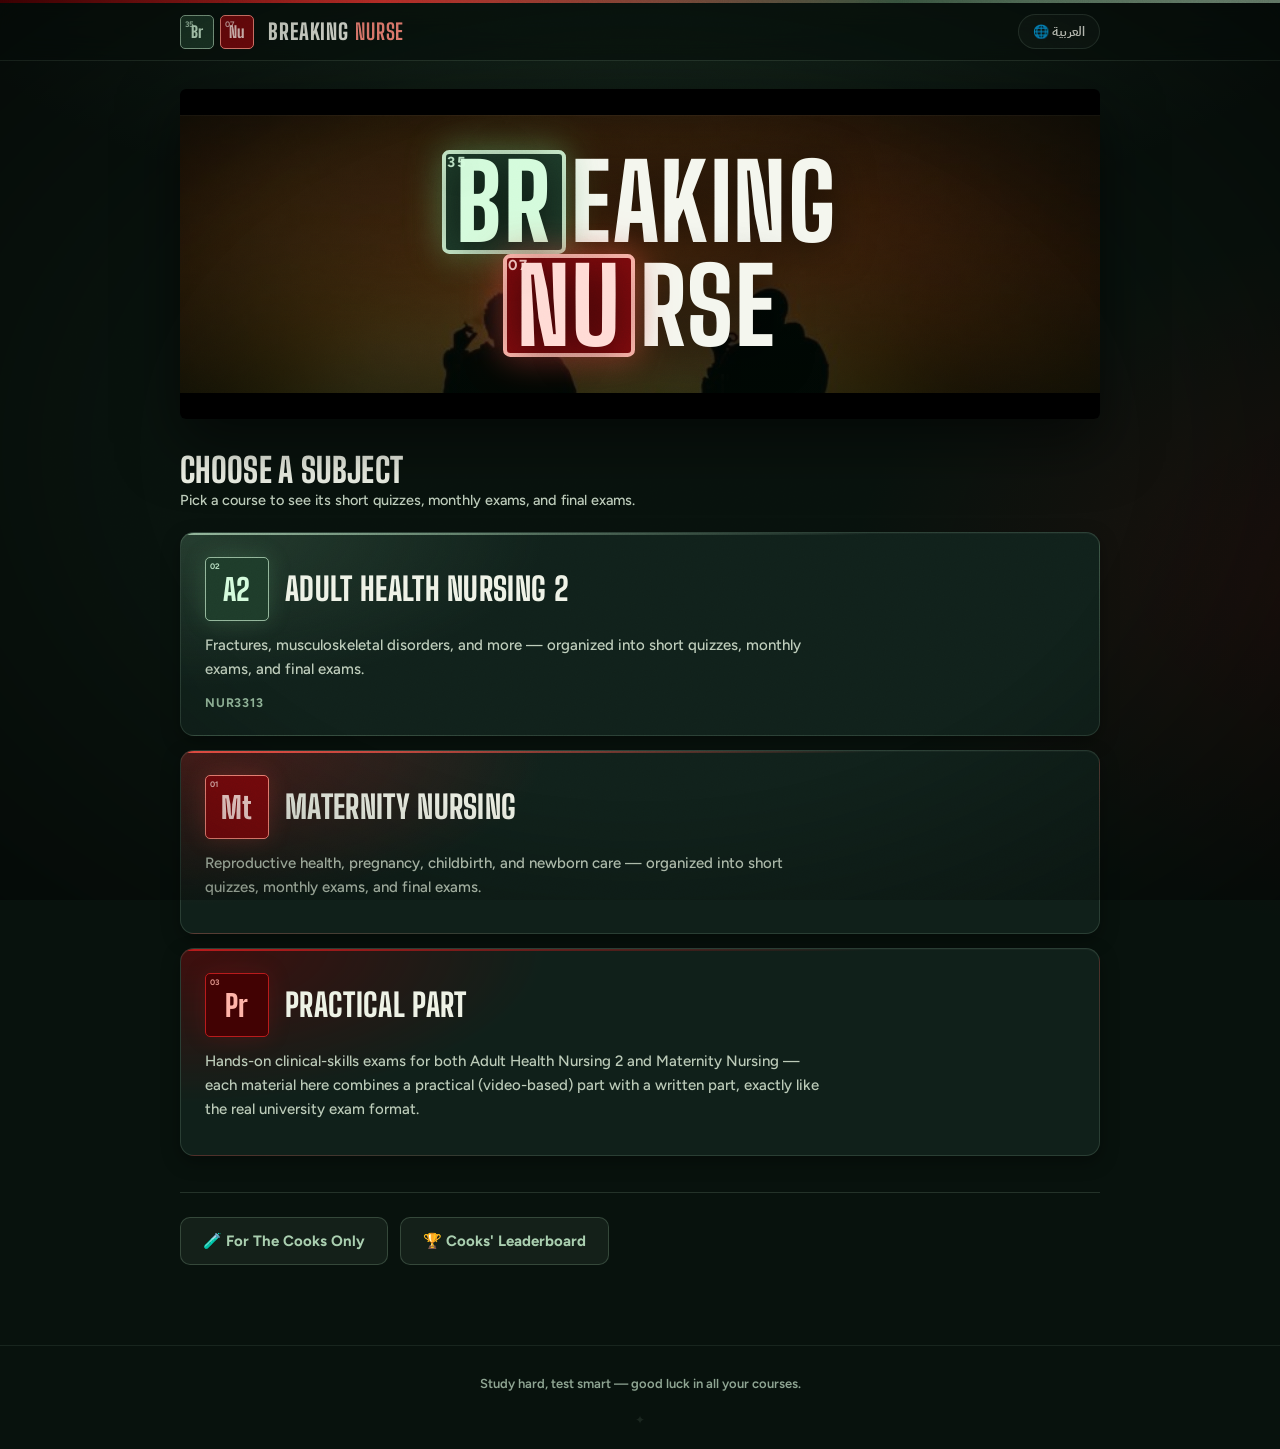
==== index.html @ caf1d093 "Update print statement from 'Hello' to 'Goodbye'" ====
<!doctype html><html><head><meta charset=utf8><meta name=viewport content="width=device-width,initial-scale=1"><style>:root{color-scheme:light}body{margin:0;padding:0;font:14px -apple-system,BlinkMacSystemFont,sans-serif;background:#fff;color:#000}img{max-width:100%}[hidden]:not([hidden=until-found i]){display:none!important}</style></head><body>
<!DOCTYPE html>
<html lang="en">
<head>
<meta charset="UTF-8">
<meta name="viewport" content="width=device-width, initial-scale=1.0">
<title>Breaking Nurse</title>
<link rel="preconnect" href="https://fonts.googleapis.com">
<link href="https://fonts.googleapis.com/css2?family=Big+Shoulders+Display:wght@700;800;900&family=Figtree:wght@500;600;700;800&family=Source+Serif+4:ital,wght@0,400;0,600;1,400&family=Cairo:wght@600;700;800&family=IBM+Plex+Sans+Arabic:wght@400;500;600;700&family=Noto+Naskh+Arabic:wght@400;600&family=Fraunces:ital,opsz,wght@0,9..144,500;0,9..144,600;1,9..144,500&family=Aref+Ruqaa:wght@400;700&family=IBM+Plex+Mono:wght@400;500&family=IBM+Plex+Sans:wght@400;600&family=Playfair+Display:ital,wght@0,700;0,800;1,500&display=swap" rel="stylesheet">
<style>  /* =====================================================================
     BREAKING NURSE — "cold open". Night-lab green, desert-dusk red,
     periodic-table title cards, letterboxed hero, grain + vignette.
     ===================================================================== */
  :root{
    --bg:#08120d;
    --paper:#10201a;
    --paper-2:#17302a;
    --ink:#eef2e6;
    --ink-soft:#bccbb9;
    --ink-faint:#8fa593;
    --line:rgba(170,207,176,.17);
    --hair:rgba(170,207,176,.10);
    --green-900:#00210f; --green-800:#163723; --green-700:#2c4e37; --green-600:#44654c;
    --green-500:#5d7f66; --green-400:#8fb397; --green-300:#aacfb0; --green-100:rgba(170,207,176,.12);
    --yellow-700:#c42a27; --yellow-600:#de362f; --yellow-500:#ff5449; --yellow-400:#ff897b; --yellow-100:rgba(255,84,73,.13);
    --rust-700:#163723; --rust-600:#2c4e37; --rust-500:#5d7f66; --rust-400:#8fb397; --rust-100:rgba(170,207,176,.08);
    --ok-bg:rgba(109,186,126,.14); --ok-ink:#d3fbdb; --ok-line:#7fcf93;
    --bad-bg:rgba(255,84,73,.13); --bad-ink:#ffdad4; --bad-line:#ff5449;
    --danger:#de362f; --danger-bg:rgba(255,84,73,.13);
    --shadow-sm:0 1px 0 rgba(255,255,255,.03) inset, 0 6px 18px rgba(0,0,0,.35);
    --shadow-md:0 1px 0 rgba(255,255,255,.04) inset, 0 24px 60px rgba(0,0,0,.55);
    --radius:14px;
    --font-display:'Big Shoulders Display','Cairo',sans-serif;
    --font-body:'Figtree','IBM Plex Sans Arabic',sans-serif;
    --font-read:'Source Serif 4','Noto Naskh Arabic',Georgia,serif;
  }
  *{box-sizing:border-box;}
  html,body{margin:0;padding:0;}
  html{background:var(--bg);}
  body{
    background:
      radial-gradient(1100px 520px at 50% -120px, rgba(68,101,76,.30), transparent 70%),
      radial-gradient(800px 500px at 110% 40%, rgba(146,0,6,.16), transparent 70%),
      var(--bg);
    color:var(--ink); font-family:var(--font-body); font-weight:500; line-height:1.6; min-height:100vh;
    -webkit-font-smoothing:antialiased; position:relative;
  }
  body::after{ /* film grain + vignette */
    content:""; position:fixed; inset:0; pointer-events:none; z-index:90; opacity:.5; mix-blend-mode:overlay;
    background-image:url("data:image/svg+xml;utf8,<svg xmlns='http://www.w3.org/2000/svg' width='180' height='180'><filter id='n'><feTurbulence type='fractalNoise' baseFrequency='.85' numOctaves='2' stitchTiles='stitch'/><feColorMatrix values='0 0 0 0 1  0 0 0 0 1  0 0 0 0 1  0 0 0 .55 0'/></filter><rect width='100%' height='100%' filter='url(%23n)' opacity='.35'/></svg>");
  }
  body::before{ content:""; position:fixed; inset:0; pointer-events:none; z-index:89; background:radial-gradient(ellipse at center, transparent 55%, rgba(0,0,0,.45) 100%); }
  body[dir="rtl"]{letter-spacing:0;}
  a{color:inherit;}
  button{font-family:inherit;}
  button:focus-visible,[data-nav]:focus-visible,.opt:focus-visible{outline:2px solid var(--green-300); outline-offset:3px;}
  .wrap{max-width:960px;margin:0 auto;padding:0 20px;}
  .hazstripe{ height:3px; background:linear-gradient(90deg,#670003,#de362f 30%,#44654c 70%,#aacfb0); }

  /* ---------- Header ---------- */
  header.topbar{ position:sticky; top:0; z-index:40; background:rgba(8,18,13,.78); backdrop-filter:blur(14px) saturate(1.3); -webkit-backdrop-filter:blur(14px) saturate(1.3); border-bottom:1px solid var(--line); }
  .topbar-inner{ max-width:960px;margin:0 auto;padding:11px 20px; display:flex;align-items:center;justify-content:space-between;gap:12px; }
  .brandblock{display:flex;align-items:center;gap:6px;cursor:pointer;}
  .brand-word{ font-family:var(--font-display); font-weight:800; font-size:22px; letter-spacing:.04em; text-transform:uppercase; color:var(--ink); white-space:nowrap; margin-inline-start:8px; line-height:1; }
  .brand-word b{color:var(--yellow-400);}
  .header-controls{display:flex;align-items:center;gap:10px;}
  .lang-btn{ border:1px solid var(--line); background:rgba(255,255,255,.03); color:var(--ink); padding:7px 14px; border-radius:999px; font-weight:600; font-size:13px; cursor:pointer; display:flex;align-items:center;gap:6px; }
  .lang-btn:hover{border-color:var(--green-400);}
  .crumbbar{background:transparent;}
  .crumbs{ padding:16px 0 2px; font-size:13px; display:flex; flex-wrap:wrap; align-items:center; gap:6px; }
  .crumbs button{ background:transparent; border:1px solid var(--line); padding:5px 12px; border-radius:999px; color:var(--ink-soft); font-weight:600; cursor:pointer; font-size:12.5px; }
  .crumbs button:hover{border-color:var(--green-400); color:var(--ink);}
  .crumbs .sep{color:var(--ink-faint);}
  .crumbs .current{ font-weight:700; color:var(--green-900); background:var(--green-300); padding:5px 12px; border-radius:999px; }
  @media (max-width:640px){ .brand-word{font-size:18px;} .topbar-inner{padding:9px 14px;} }
  main{padding:28px 0 80px;}

  /* ---------- Element tiles (title-card device) ---------- */
  .tile{ width:44px;height:44px;border-radius:5px; display:flex;flex-direction:column;align-items:center;justify-content:center; font-family:var(--font-display); position:relative; flex:none; border:1.5px solid; letter-spacing:.01em; }
  .tile .num{position:absolute;top:2px; inset-inline-start:4px; font-size:8px;font-weight:700;opacity:.8; font-family:var(--font-body);}
  .tile .sym{font-size:21px;font-weight:800;line-height:1;}
  .tile-green{background:#1d3a29; border-color:#8fb397; color:#d3fbdb; box-shadow:0 0 22px rgba(109,186,126,.22);}
  .tile-yellow{background:#7c0a0d; border-color:#ff897b; color:#ffdad4; box-shadow:0 0 22px rgba(255,84,73,.22);}
  .tile-rust{background:#420203; border-color:#ba1b1c; color:#ffb4a9; box-shadow:0 0 22px rgba(186,27,28,.2);}
  header.topbar .tile{width:34px;height:34px;box-shadow:none;}
  header.topbar .tile .sym{font-size:16px;}

  /* ---------- Hero: letterboxed title card ---------- */
  .hero{
    margin:0 0 34px; min-height:330px; border-radius:6px; overflow:hidden; position:relative;
    display:flex; align-items:center; justify-content:center; text-align:center;
    border-top:26px solid #000; border-bottom:26px solid #000;
    background-image: radial-gradient(ellipse at center, rgba(0,20,8,.15) 0%, rgba(0,12,5,.72) 100%), linear-gradient(180deg, rgba(0,33,15,.25), rgba(0,0,0,.55)), url('[data-uri]');
    background-size:cover; background-position:center 38%; box-shadow:var(--shadow-md);
  }
  .hero h1{ margin:0; direction:ltr; unicode-bidi:isolate; font-family:var(--font-display); font-weight:800; text-transform:uppercase; color:#f4f6ee; font-size:clamp(46px,13.5vw,104px); line-height:.94; letter-spacing:.015em; text-shadow:0 6px 40px rgba(0,0,0,.7); animation:titleIn 1.6s cubic-bezier(.2,.7,.2,1) both; }
  .hero h1 .ln{display:block;}
  .hero h1 .el{ display:inline-flex; flex-direction:column; align-items:center; justify-content:center; position:relative; border:.045em solid; border-radius:.07em; padding:.02em .1em .0em; margin-inline-end:.05em; line-height:.9; vertical-align:baseline; }
  .hero h1 .el i{ position:absolute; top:.04em; left:.1em; font:700 .14em/1 var(--font-body); opacity:.85; font-style:normal; }
  .hero h1 .el-g{ background:#1d3a29; border-color:#c7ecc9; color:#d3fbdb; box-shadow:0 0 .35em rgba(120,220,140,.45); }
  .hero h1 .el-r{ background:#7c0a0d; border-color:#ffb4a9; color:#ffdad4; box-shadow:0 0 .35em rgba(255,84,73,.5); }
  @keyframes titleIn{ from{opacity:0; transform:scale(1.06); letter-spacing:.08em; filter:blur(6px);} to{opacity:1; transform:none; letter-spacing:.015em; filter:none;} }
  @media (max-width:640px){ .hero{min-height:290px; border-top-width:20px; border-bottom-width:20px;} }

  h2.section-title{ font-family:var(--font-display); font-weight:800; font-size:34px; line-height:1.05; letter-spacing:.01em; text-transform:uppercase; margin:28px 0 8px; color:var(--ink); }
  body[dir="rtl"] h2.section-title{text-transform:none; font-size:30px;}

  /* ---------- Buttons ---------- */
  .btn{ border:1px solid var(--line); border-radius:10px; padding:11px 20px; font-weight:700; font-size:14px; cursor:pointer; display:inline-flex; align-items:center; justify-content:center; gap:6px; background:rgba(255,255,255,.03); color:var(--ink); transition:background .15s,border-color .15s,transform .1s; }
  .btn:hover{border-color:var(--green-400); background:rgba(170,207,176,.08);}
  .btn:active{transform:scale(.98);}
  .btn-primary{background:linear-gradient(180deg,#e0382f,#b81f20); color:#fff; border-color:#ff897b55; box-shadow:0 8px 24px rgba(222,54,47,.28);}
  .btn-primary:hover{background:linear-gradient(180deg,#ee463c,#c42a27); border-color:#ff897b99;}
  .btn-outline{background:transparent; color:var(--ink);}
  .btn-yellow{background:var(--yellow-100); color:var(--yellow-400); border-color:#ff897b44;}
  .btn-block{width:100%;}
  .btn[disabled]{opacity:.4; cursor:not-allowed;}
  .btn-glow{animation:none;}

  /* ---------- Subjects ---------- */
  .subjectgrid{display:grid; grid-template-columns:1fr; gap:14px; margin:20px 0 10px;}
  .subjcard{ position:relative; overflow:hidden; cursor:pointer; padding:24px 24px 22px; border:1px solid var(--line); border-radius:var(--radius); box-shadow:var(--shadow-sm);
    background:radial-gradient(520px 220px at 0% 0%, rgba(68,101,76,.38), transparent 70%), var(--paper); transition:border-color .2s, transform .2s; }
  .subjcard:hover{border-color:var(--green-400); transform:translateY(-2px);}
  .subjcard-yellow{background:radial-gradient(520px 220px at 0% 0%, rgba(186,27,28,.34), transparent 70%), var(--paper);}
  .subjcard-rust{background:radial-gradient(520px 220px at 0% 0%, rgba(103,0,3,.55), transparent 70%), var(--paper);}
  .subjcard .stripe{position:absolute; top:0; inset-inline:0; height:2px; background:linear-gradient(90deg,#8fb397,transparent 75%);}
  .subjcard-yellow .stripe{background:linear-gradient(90deg,#ff5449,transparent 75%);}
  .subjcard-rust .stripe{background:linear-gradient(90deg,#ba1b1c,transparent 75%);}
  .subjcard-top{display:flex; align-items:center; gap:16px; margin-bottom:12px;}
  .subjcard .tile{width:64px;height:64px;}
  .subjcard .tile .sym{font-size:30px;}
  .subjcard h3{font-family:var(--font-display); font-weight:800; font-size:32px; line-height:1; letter-spacing:.01em; text-transform:uppercase; margin:0;}
  body[dir="rtl"] .subjcard h3{text-transform:none; font-size:27px; line-height:1.2;}
  .subjcard p{margin:0; color:var(--ink-soft); font-size:15px; max-width:62ch;}
  .subjcard .meta{margin-top:12px; font-size:12.5px; font-weight:700; color:var(--green-400); letter-spacing:.06em;}

  .catgrid{display:grid; grid-template-columns:repeat(3,1fr); gap:14px; margin-top:18px;}
  @media (max-width:820px){.catgrid{grid-template-columns:1fr;}}
  .catcard{ background:var(--paper); border:1px solid var(--line); border-radius:var(--radius); padding:18px; cursor:pointer; display:flex; align-items:center; gap:14px; transition:border-color .2s, transform .2s; }
  .catcard:hover{border-color:var(--green-400); transform:translateY(-2px);}
  .catcard h4{font-family:var(--font-display); font-weight:800; font-size:23px; line-height:1.05; text-transform:uppercase; margin:0 0 4px; letter-spacing:.01em;}
  body[dir="rtl"] .catcard h4{text-transform:none; font-size:19px; line-height:1.3;}
  .catcard .count{font-size:12.5px; color:var(--ink-faint); font-weight:600;}

  .setcard{ background:var(--paper); border:1px solid var(--line); border-radius:var(--radius); padding:18px 20px; display:flex; align-items:center; gap:14px; margin:16px 0 20px; flex-wrap:wrap; }
  .setcard .sinfo{flex:1; min-width:220px;}
  .setcard h4{font-family:var(--font-display); font-weight:800; font-size:22px; line-height:1.1; margin:0 0 4px; display:flex; align-items:center; flex-wrap:wrap; gap:8px; text-transform:uppercase;}
  body[dir="rtl"] .setcard h4{text-transform:none; font-size:18px;}
  .setcard p{margin:0; font-size:13.5px; color:var(--ink-soft);}
  .badge-done{display:inline-block; background:var(--ok-bg); color:var(--ok-ink); border:1px solid #7fcf9355; font-family:var(--font-body); font-weight:700; font-size:12px; padding:2px 10px; border-radius:999px; white-space:nowrap; text-transform:none;}

  .chapterlist{display:grid; grid-template-columns:repeat(2,1fr); gap:14px; margin:16px 0 10px;}
  @media (max-width:820px){.chapterlist{grid-template-columns:1fr;}}
  .chcard{ background:var(--paper); border:1px solid var(--line); border-radius:var(--radius); padding:20px; display:flex; flex-direction:column; gap:10px; }
  .chcard-top{display:flex;align-items:center;gap:12px;}
  .chcard h4{font-family:var(--font-display); font-weight:800; font-size:23px; line-height:1.05; margin:0; text-transform:uppercase;}
  body[dir="rtl"] .chcard h4{text-transform:none; font-size:19px; line-height:1.3;}
  .chcard p{margin:0;color:var(--ink-soft);font-size:14px;flex:1;}
  .chcard .meta{font-size:12.5px;color:var(--ink-faint);font-weight:600;}

  .empty-state{padding:40px 20px; text-align:center; color:var(--ink-soft); background:rgba(255,255,255,.02); border:1.5px dashed var(--green-600); border-radius:var(--radius); font-size:15px;}
  .empty-state .big{font-size:34px; margin-bottom:10px;}

  .tabswitch{ display:inline-flex; gap:4px; background:rgba(255,255,255,.04); border:1px solid var(--line); padding:4px; border-radius:999px; margin:6px 0 22px; }
  .tabswitch button{ border:none; background:transparent; padding:9px 20px; border-radius:999px; font-weight:700; font-size:14px; color:var(--ink-soft); cursor:pointer; }
  .tabswitch button.active{background:var(--green-300); color:var(--green-900);}

  .finalexam-cta{ display:flex; align-items:center; justify-content:space-between; gap:16px; flex-wrap:wrap; background:radial-gradient(500px 200px at 0% 0%, rgba(222,54,47,.28), transparent 70%), var(--paper-2); border:1px solid var(--line); color:var(--ink); border-radius:var(--radius); padding:22px 24px; margin:6px 0 24px; box-shadow:var(--shadow-sm); }
  .finalexam-text h3{font-family:var(--font-display); font-weight:800; text-transform:uppercase; font-size:26px; line-height:1.05; margin:0 0 6px;}
  body[dir="rtl"] .finalexam-text h3{text-transform:none; font-size:21px;}
  .finalexam-text p{color:var(--ink-soft); font-size:13.5px; margin:0;}
  .finalexam-cta .btn-primary{flex:none;}

  .dangerzone{ margin-top:36px; padding-top:24px; border-top:1px solid var(--line); display:flex; gap:12px; flex-wrap:wrap; }
  .btn-danger{ background:linear-gradient(180deg,#a2171a,#670003); color:#fff; border-color:#ff897b55; padding:14px 24px; font-size:15px; box-shadow:0 8px 26px rgba(146,0,6,.35); }
  .btn-danger:hover{background:linear-gradient(180deg,#b81f20,#7c0a0d); border-color:#ff897b99;}
  .btn-cooks{ background:rgba(170,207,176,.08); color:var(--green-300); border-color:#8fb39744; padding:14px 22px; font-size:15px; }
  .btn-cooks:hover{ background:rgba(170,207,176,.16); border-color:var(--green-300);}

  .cook-intro{ text-align:center; max-width:600px; margin:14px auto 0; padding:40px 26px; border:1px solid var(--line); border-radius:20px; box-shadow:var(--shadow-md);
    background:radial-gradient(420px 260px at 50% 0%, rgba(109,186,126,.28), transparent 72%), var(--paper); }
  .cook-badge{font-size:44px; margin-bottom:6px;}
  .cook-intro h1{overflow-wrap:break-word; font-family:var(--font-display); font-weight:800; text-transform:uppercase; color:var(--ink); font-size:clamp(34px,10vw,48px); letter-spacing:.01em; line-height:1; margin:0 0 16px;}
  body[dir="rtl"] .cook-intro h1{text-transform:none; font-size:38px;}
  .cook-lede{color:var(--ink-soft); font-size:15.5px; line-height:1.9; margin:0 0 24px;}
  .cook-stats{display:flex; justify-content:center; gap:34px; margin-bottom:26px;}
  .cook-stats .result-stat b{color:var(--ink);}
  .cook-stats .result-stat span{color:var(--green-400);}

  .rank-list{max-width:540px; margin:20px auto 0; display:flex; flex-direction:column; gap:10px;}
  .rank-row{ display:flex; align-items:center; gap:14px; background:var(--paper); border:1px solid var(--line); border-radius:12px; padding:12px 18px; }
  .rank-num{ font-family:var(--font-display); font-weight:800; font-size:26px; color:var(--green-300); min-width:46px; text-align:center; }
  .rank-row:first-child{background:radial-gradient(300px 80px at 0% 50%, rgba(222,54,47,.3), transparent 75%), var(--paper); border-color:#ff897b55;}
  .rank-row:first-child .rank-num{color:var(--yellow-400);}
  .rank-name{font-weight:600; font-size:16px;}

  /* ---------- Reader ---------- */
  .backlink{ display:inline-flex;align-items:center;gap:6px;color:var(--ink-soft);font-weight:700;font-size:13px; cursor:pointer;margin:6px 0 20px;background:transparent;border:1px solid var(--line); padding:7px 15px; border-radius:999px; }
  .backlink:hover{color:var(--ink); border-color:var(--green-400);}
  .reader-head{display:flex;align-items:center;gap:16px;margin-bottom:8px;}
  .reader-head h1{font-family:var(--font-display); font-weight:800; text-transform:uppercase; font-size:clamp(32px,8.5vw,56px); line-height:1; letter-spacing:.01em; margin:0; min-width:0; overflow-wrap:anywhere;}
  body[dir="rtl"] .reader-head h1{text-transform:none; font-size:clamp(30px,7vw,44px); line-height:1.2;}
  .reader-blurb{color:var(--ink-soft);margin:10px 0 26px;font-size:16.5px;max-width:64ch;font-family:var(--font-read); line-height:1.8;}

  .accordion{border:1px solid var(--line); border-radius:var(--radius); overflow:hidden; margin-bottom:24px; background:var(--paper);}
  .acc-item + .acc-item{border-top:1px solid var(--line);}
  .acc-head{ display:flex;align-items:center;justify-content:space-between;gap:10px; padding:16px 18px; cursor:pointer; font-weight:700; font-size:16px; }
  .acc-head:hover{background:rgba(170,207,176,.06);}
  .acc-head .num{ display:inline-flex;align-items:center;justify-content:center; width:30px;height:30px;border-radius:4px; border:1.5px solid var(--green-400); background:rgba(29,58,41,.9); color:var(--green-300); font-family:var(--font-display); font-weight:800; font-size:16px; flex:none; }
  .acc-item.open .acc-head{background:rgba(170,207,176,.07);}
  .acc-item.open .acc-head .num{background:var(--green-300); color:var(--green-900); border-color:var(--green-300);}
  .acc-head-left{display:flex;align-items:center;gap:12px;}
  .acc-chevron{transition:transform .2s; color:var(--ink-faint); flex:none;}
  .acc-item.open .acc-chevron{transform:rotate(90deg);}
  [dir="rtl"] .acc-item.open .acc-chevron{transform:rotate(-90deg);}
  .acc-body{max-height:0; overflow:hidden; transition:max-height .25s ease;}
  .acc-item.open .acc-body{max-height:2000px;}
  .acc-body-inner{padding:6px 22px 22px 60px;}
  [dir="rtl"] .acc-body-inner{padding:6px 60px 22px 22px;}
  .acc-body-inner ul{margin:0;padding:0; list-style:none; display:flex; flex-direction:column; gap:12px;}
  .acc-body-inner li{ position:relative; padding-inline-start:22px; font-family:var(--font-read); font-size:17px; line-height:1.85; color:var(--ink); max-width:68ch; }
  .acc-body-inner li::before{ content:""; position:absolute; inset-inline-start:0; top:.8em; width:7px;height:7px; background:var(--yellow-500); transform:rotate(45deg); }
  .reader-actions{display:flex; gap:12px; flex-wrap:wrap; margin-top:8px;}

  /* ---------- Quiz list ---------- */
  .quizcard{ background:var(--paper); border:1px solid var(--line); border-radius:var(--radius); padding:20px; display:flex; align-items:center; gap:16px; margin-bottom:14px; }
  .quizcard.final{background:radial-gradient(420px 160px at 0% 0%, rgba(222,54,47,.25), transparent 70%), var(--paper); border-color:#ff897b44;}
  .quizcard .qinfo{flex:1;}
  .quizcard h4{font-family:var(--font-display); font-weight:800; text-transform:uppercase; font-size:24px; line-height:1.05; margin:0 0 5px;}
  body[dir="rtl"] .quizcard h4{text-transform:none; font-size:19px; line-height:1.3;}
  .quizcard p{margin:0 0 8px; color:var(--ink-soft); font-size:14px;}
  .quizcard .qtags{display:flex; gap:8px; flex-wrap:wrap;}
  .pill{display:inline-block; font-size:12px; font-weight:700; padding:3px 11px; border-radius:999px; background:var(--green-100); color:var(--green-300); border:1px solid #8fb39733;}
  .pill.yellow{background:var(--yellow-100); color:var(--yellow-400); border-color:#ff897b33;}
  @media (max-width:600px){.quizcard{flex-direction:column; align-items:stretch;}}

  /* ---------- Quiz ---------- */
  .quiz-top{display:flex; align-items:center; justify-content:space-between; gap:14px; margin-bottom:18px;}
  .progressbar{flex:1; height:4px; border-radius:999px; background:rgba(170,207,176,.16); overflow:hidden;}
  .progressbar > div{height:100%; background:linear-gradient(90deg,#ff5449,#aacfb0); transition:width .3s;}
  .qcounter{font-weight:700; font-size:13.5px; color:var(--ink-soft); white-space:nowrap;}
  .scoretag{font-weight:800; font-size:13.5px; color:var(--green-300); white-space:nowrap;}
  .qcard{ background:radial-gradient(600px 260px at 50% -40px, rgba(68,101,76,.28), transparent 70%), var(--paper); border:1px solid var(--line); border-radius:20px; padding:30px 26px; box-shadow:var(--shadow-md); }
  .qcard .chaptag{font-size:13px; font-weight:700; color:var(--yellow-400); margin-bottom:12px; display:block;}
  .qcard h3{font-family:var(--font-read); font-size:clamp(21px,3.4vw,27px); margin:0 0 24px; line-height:1.55; font-weight:600; max-width:60ch;}
  .options{display:flex; flex-direction:column; gap:10px;}
  .opt{ text-align:start; border:1px solid var(--line); border-radius:12px; padding:14px 16px; background:rgba(255,255,255,.025); font-size:16px; font-weight:600; cursor:pointer; display:flex; gap:14px; align-items:flex-start; color:var(--ink); transition:border-color .15s, background .15s; }
  .opt:hover:not(.locked){border-color:var(--green-300); background:rgba(170,207,176,.09);}
  .opt .optletter{ flex:none; width:28px; height:28px; border-radius:4px; border:1.5px solid var(--green-600); color:var(--green-300); display:flex; align-items:center; justify-content:center; font-family:var(--font-display); font-weight:800; font-size:16px; }
  .opt.correct{border-color:var(--ok-line); background:var(--ok-bg); box-shadow:0 0 28px rgba(127,207,147,.15);}
  .opt.correct .optletter{background:var(--ok-line); border-color:var(--ok-line); color:#06210f;}
  .opt.wrong{border-color:var(--bad-line); background:var(--bad-bg);}
  .opt.wrong .optletter{background:var(--bad-line); border-color:var(--bad-line); color:#fff;}
  .opt.locked{cursor:default;}
  .feedback{margin-top:22px; padding:16px 18px; border-radius:12px; font-family:var(--font-read); font-size:16px; line-height:1.75; border:1px solid;}
  .feedback.good{background:var(--ok-bg); color:var(--ok-ink); border-color:#7fcf9355;}
  .feedback.bad{background:var(--bad-bg); color:var(--bad-ink); border-color:#ff544955;}
  .feedback b{display:block; margin-bottom:4px; font-family:var(--font-display); font-size:22px; text-transform:uppercase; letter-spacing:.02em;}
  body[dir="rtl"] .feedback b{text-transform:none; font-size:18px;}
  .quiz-footer{display:flex; justify-content:flex-end; margin-top:20px;}

  /* ---------- Results ---------- */
  .result-wrap{text-align:center; padding:30px 0 26px; background:radial-gradient(520px 300px at 50% 0%, rgba(109,186,126,.22), transparent 72%), var(--paper); border:1px solid var(--line); border-radius:22px; box-shadow:var(--shadow-md);}
  .flask{width:150px;height:190px;margin:0 auto 14px;position:relative; filter:drop-shadow(0 0 26px rgba(130,220,100,.35));}
  .flask svg{width:100%;height:100%;display:block;}
  .flask .pct{ position:absolute; left:0; right:0; bottom:34px; text-align:center; font-family:var(--font-display); font-weight:800; font-size:30px; color:#0c2a06; }
  .result-grade{font-family:var(--font-display); font-weight:800; text-transform:uppercase; font-size:38px; line-height:1.02; letter-spacing:.01em; margin:8px 18px;}
  body[dir="rtl"] .result-grade{text-transform:none; font-size:30px; line-height:1.25;}
  .result-sub{color:var(--ink-soft); font-size:15px; margin:0 auto 26px; max-width:50ch; padding:0 16px;}
  .result-stats{display:flex; justify-content:center; gap:36px; margin-bottom:28px; flex-wrap:wrap;}
  .result-stat b{display:block; font-family:var(--font-display); font-weight:800; font-size:44px; line-height:1; color:var(--ink);}
  .result-stat span{font-size:13px; color:var(--ink-faint); font-weight:600;}
  .breakdown{max-width:520px;margin:0 auto 30px; text-align:start; padding:0 22px;}
  .breakdown h4{font-family:var(--font-display); font-weight:800; text-transform:uppercase; font-size:22px; margin:0 0 14px; text-align:center;}
  body[dir="rtl"] .breakdown h4{text-transform:none; font-size:18px;}
  .bd-row{display:flex; align-items:center; gap:10px; margin-bottom:12px; font-size:14px;}
  .bd-row .bd-label{flex:0 0 150px; font-weight:600; color:var(--ink-soft);}
  .bd-row .bd-track{flex:1; height:6px; border-radius:999px; background:rgba(170,207,176,.16); overflow:hidden;}
  .bd-row .bd-track > div{height:100%; border-radius:999px; background:linear-gradient(90deg,#de362f,#aacfb0);}
  .bd-row .bd-pct{flex:0 0 44px; text-align:end; font-weight:800; color:var(--ink);}
  .result-actions{display:flex; gap:12px; justify-content:center; flex-wrap:wrap; padding:0 16px;}

  .reward-block{ margin:10px auto 26px; max-width:420px; text-align:center; }
  .reward-title{font-family:var(--font-display); font-weight:800; text-transform:uppercase; font-size:34px; color:var(--green-300); margin-bottom:10px;}
  .reward-img{width:100%; border-radius:12px; border:1px solid var(--line); box-shadow:var(--shadow-md);}
  .reward-caption{color:var(--ink-soft); font-size:14px; margin-top:8px; font-family:var(--font-read); font-style:italic;}

  footer.appfoot{text-align:center; color:var(--ink-faint); font-weight:600; font-size:13px; padding:28px 20px 18px; border-top:1px solid var(--hair);}
  .hidden{display:none !important;}
  @media (prefers-reduced-motion: reduce){ *{transition:none !important; animation:none !important;} }



  /* ---------- Van Gogh page: ultramarine night, chrome yellow ---------- */
  .btn-vg{ position:relative; display:inline-flex; align-items:center; gap:10px; padding:14px 24px; font-size:17px; cursor:pointer; border-radius:999px; color:#f2c230; border:1px solid rgba(242,194,48,.65);
    background:radial-gradient(120% 220% at 15% 0%, #2a4fa8 0%, #122452 45%, #0b1633 100%); box-shadow:0 0 0 4px rgba(242,194,48,.08), 0 10px 30px rgba(18,36,82,.65), inset 0 0 18px rgba(127,196,192,.18);
    font-family:'Fraunces','Aref Ruqaa',Georgia,serif; font-style:italic; font-weight:600; letter-spacing:.01em; overflow:hidden; }
  body[dir="rtl"] .btn-vg{font-family:'Aref Ruqaa','Fraunces',serif; font-style:normal; font-weight:700; font-size:20px;}
  .btn-vg::before{ content:""; position:absolute; inset:0; background:repeating-radial-gradient(circle at 80% 30%, rgba(242,194,48,.0) 0 7px, rgba(242,194,48,.10) 7px 9px); opacity:.8; pointer-events:none; }
  .btn-vg:hover{border-color:#f2c230; box-shadow:0 0 0 4px rgba(242,194,48,.16), 0 12px 34px rgba(42,79,168,.7), inset 0 0 22px rgba(127,196,192,.28);}
  .btn-vg .vg-star{ width:20px; height:20px; flex:none; filter:drop-shadow(0 0 6px rgba(242,194,48,.8)); animation:vgTwinkle 2.4s ease-in-out infinite alternate; }
  @keyframes vgTwinkle{ from{transform:scale(.85) rotate(0); opacity:.7;} to{transform:scale(1.15) rotate(35deg); opacity:1;} }

  .vg-world{ --night:#0b1633; --night2:#122452; --chrome:#f2c230; --wheat:#e8b04a; --almond:#7fc4c0; --canvas:#f3ead6; --muted:#b9c2dc; --vline:rgba(243,234,214,.16);
    margin:-28px -20px -80px; padding:20px 20px 70px; min-height:100vh; color:var(--canvas); position:relative; overflow:hidden;
    font-family:'IBM Plex Sans','IBM Plex Sans Arabic',sans-serif; line-height:1.75;
    background:
      radial-gradient(60% 40% at 82% 6%, rgba(242,194,48,.20), transparent 70%),
      radial-gradient(70% 50% at 10% 30%, rgba(42,79,168,.45), transparent 70%),
      linear-gradient(180deg,#0b1633 0%,#122452 55%,#0b1633 100%); }
  .vg-world::before{ content:""; position:absolute; inset:0; pointer-events:none; opacity:.55;
    background-image:radial-gradient(circle at 12% 18%, #fff6c8 0 1.5px, transparent 2.5px), radial-gradient(circle at 70% 12%, #f2c230 0 2px, transparent 3px), radial-gradient(circle at 38% 40%, #fff6c8 0 1px, transparent 2px), radial-gradient(circle at 90% 55%, #f2c230 0 1.5px, transparent 2.5px), radial-gradient(circle at 25% 75%, #fff6c8 0 1.5px, transparent 2.5px), radial-gradient(circle at 60% 88%, #f2c230 0 1px, transparent 2px);
    background-size:100% 900px; }
  .vg-world > *{position:relative;}
  .vg-world .vg-display{font-family:'Fraunces','Aref Ruqaa',serif;}
  body[dir="rtl"] .vg-world .vg-display{font-family:'Aref Ruqaa','Fraunces',serif;}
  .vg-back{ background:rgba(243,234,214,.08); color:var(--canvas); border:1px solid var(--vline); padding:8px 16px; border-radius:999px; font-weight:700; font-size:13px; cursor:pointer; margin-bottom:10px; }
  .vg-back:hover{border-color:var(--chrome); color:var(--chrome);}
  .vg-eyebrow{ font-family:'IBM Plex Mono',ui-monospace,monospace; font-size:12.5px; letter-spacing:.12em; color:var(--almond); display:flex; gap:10px; flex-wrap:wrap; align-items:center; margin-top:34px; }
  .vg-eyebrow i{width:30px;height:1px;background:var(--almond);display:inline-block;}
  .vg-hero h1{ margin:.15em 0 .1em; line-height:1.02; font-weight:700; font-size:clamp(3.1rem,15vw,7rem); color:var(--canvas); text-shadow:0 6px 40px rgba(11,22,51,.6); text-wrap:balance; }
  body[dir="ltr"] .vg-hero h1{font-weight:500; font-style:italic; letter-spacing:-.02em;}
  .vg-hero h1 .w{display:inline-block; animation:vgRise 1.1s cubic-bezier(.2,.7,.1,1) both;}
  .vg-hero h1 .w:nth-child(2){animation-delay:.15s; color:var(--chrome);} .vg-hero h1 .w:nth-child(3){animation-delay:.3s;}
  @keyframes vgRise{from{transform:translateY(.35em);opacity:.0001;filter:blur(8px)}to{transform:none;opacity:1;filter:none}}
  .vg-stroke{display:block;width:min(480px,80%);height:22px;margin:4px 0 20px;}
  .vg-stroke path{stroke:var(--chrome);stroke-width:7;fill:none;stroke-linecap:round;stroke-dasharray:640;animation:vgDraw 1.6s .5s ease-out both;}
  @keyframes vgDraw{from{stroke-dashoffset:640}to{stroke-dashoffset:0}}
  .vg-lede{max-width:58ch; font-size:17px; opacity:.93; margin:0;}
  .vg-cta{display:flex;gap:12px;flex-wrap:wrap;margin-top:26px;}
  .vg-cta button{ font:inherit; cursor:pointer; padding:11px 22px; border-radius:999px; font-weight:700; }
  .vg-cta .primary{background:var(--chrome); color:var(--night); border:1px solid var(--chrome);} .vg-cta .primary:hover{background:#ffd24a;}
  .vg-cta .ghost{background:rgba(11,22,51,.4); color:var(--canvas); border:1px solid var(--vline);} .vg-cta .ghost:hover{border-color:var(--almond); color:var(--almond);}
  .vg-sig{ margin-top:30px; font-family:'Fraunces',serif; font-style:italic; font-weight:600; font-size:2.6rem; color:var(--chrome); opacity:.85; transform:rotate(-5deg); line-height:1; display:inline-block; }
  .vg-sig small{display:block; font-family:'IBM Plex Mono',monospace; font-style:normal; font-weight:400; font-size:.68rem; letter-spacing:.1em; color:var(--muted); transform:rotate(5deg); margin-top:8px;}

  .vg-panel{ margin-top:34px; padding:34px 22px; background:rgba(11,22,51,.72); border:1px solid var(--vline); border-radius:20px; backdrop-filter:blur(10px); -webkit-backdrop-filter:blur(10px); }
  .vg-kicker{font-family:'IBM Plex Mono',monospace; font-size:12px; letter-spacing:.14em; color:var(--almond); margin:0 0 8px;}
  .vg-panel h2{ font-weight:700; font-size:clamp(2rem,8vw,3.2rem); line-height:1.12; margin:0 0 18px; text-wrap:balance; text-transform:none; letter-spacing:0; }
  body[dir="ltr"] .vg-panel h2{font-weight:500; font-style:italic;}
  .vg-panel h2 .y{color:var(--chrome);}
  .vg-panel p{margin:0 0 1em;}
  .vg-note{ border-inline-start:3px solid var(--chrome); padding-inline-start:16px; color:var(--muted); font-size:15px; margin-bottom:22px; }
  .vg-body p{color:var(--canvas); opacity:.9; max-width:62ch;}
  .vg-stats{display:grid;grid-template-columns:repeat(2,minmax(0,1fr));gap:1px;background:var(--vline);border:1px solid var(--vline);border-radius:16px;overflow:hidden;margin-top:30px;}
  .vg-stat{background:var(--night);padding:20px 18px;}
  .vg-stat b{display:block;font-family:'Fraunces',serif;font-weight:600;font-size:2.3rem;color:var(--chrome);line-height:1;}
  .vg-stat span{color:var(--muted);font-size:14px;}

  .vg-tl{list-style:none;margin:26px 0 0;padding:0;position:relative;}
  .vg-tl::before{content:"";position:absolute;inset-block:8px;inset-inline-start:5px;width:2px;background:linear-gradient(180deg,var(--almond),var(--chrome),var(--wheat));}
  .vg-tl li{position:relative;padding:10px 0 14px; padding-inline-start:32px;}
  .vg-tl li::after{content:"";position:absolute;inset-inline-start:-2px;top:18px;width:14px;height:14px;border-radius:50%;background:var(--night);border:3px solid var(--chrome);box-shadow:0 0 0 4px rgba(242,194,48,.15);}
  .vg-tl .yr{font-family:'IBM Plex Mono',monospace;font-weight:500;color:var(--chrome);font-size:15px;}
  .vg-tl .place{display:block;font-family:'IBM Plex Mono',monospace;font-size:11.5px;letter-spacing:.08em;color:var(--almond);}
  .vg-tl h3{margin:2px 0 4px;font-size:1.1rem;font-weight:600;}
  .vg-tl p{margin:0;color:var(--muted);}

  .vg-works{display:grid;gap:44px;margin-top:30px;}
  .vg-frame{ padding:12px; border-radius:6px; background:linear-gradient(135deg,#3a2a12,#7a5a24 30%,#2b1e0b 60%,#8b6a2e); box-shadow:0 30px 60px -20px rgba(0,0,0,.7), inset 0 0 0 1px rgba(255,220,140,.35); }
  .vg-frame svg,.vg-frame img{display:block;width:100%;height:auto;border-radius:2px;}
  .vg-num{font-family:'IBM Plex Mono',monospace;font-size:12px;color:var(--almond);letter-spacing:.12em;margin-top:16px;display:block;}
  .vg-label h3{font-size:clamp(1.7rem,7vw,2.5rem);line-height:1.15;margin:6px 0 2px;font-weight:700;}
  body[dir="ltr"] .vg-label h3{font-weight:500;font-style:italic;}
  .vg-orig{font-family:'Fraunces',serif;font-style:italic;color:var(--muted);margin-bottom:14px;}
  .vg-plaque{display:grid;grid-template-columns:auto 1fr;gap:6px 16px;margin:0 0 16px;padding:14px 16px;border:1px solid var(--vline);border-radius:10px;background:rgba(243,234,214,.04);font-size:14px;}
  .vg-plaque dt{color:var(--muted);font-family:'IBM Plex Mono',monospace;font-size:11.5px;letter-spacing:.06em;padding-top:3px;}
  .vg-plaque dd{margin:0;}
  .vg-label p{opacity:.9;max-width:52ch;}
  .vg-swatches{display:flex;gap:6px;margin-top:6px;}
  .vg-swatches i{width:24px;height:24px;border-radius:50% 45% 55% 40%;display:block;box-shadow:inset 0 0 0 1px rgba(255,255,255,.15);}

  .vg-quote{text-align:center;padding:60px 14px;background:transparent;border:0;}
  .vg-quote blockquote{margin:0 auto;max-width:24ch;font-size:clamp(1.9rem,8vw,3.2rem);line-height:1.25;text-wrap:balance;text-shadow:0 4px 30px rgba(11,22,51,.9);}
  body[dir="ltr"] .vg-quote blockquote{font-style:italic;font-weight:400;}
  .vg-quote blockquote em{color:var(--chrome);font-style:inherit;}
  .vg-quote cite{display:block;margin-top:20px;font-style:normal;font-family:'IBM Plex Mono',monospace;font-size:12.5px;letter-spacing:.08em;color:var(--almond);}
  .vg-stars{position:absolute;inset:0;pointer-events:none;overflow:hidden;}
  .vg-stars span{position:absolute;width:var(--s);height:var(--s);border-radius:50%;background:radial-gradient(circle,#fff6c8 0 18%,var(--chrome) 30%,rgba(242,194,48,.25) 55%,transparent 70%);animation:vgTwinkle var(--d) ease-in-out infinite alternate;}
  .vg-legacy{display:grid;grid-template-columns:1fr;gap:14px;margin-top:22px;}
  .vg-card{padding:22px 20px;border-radius:14px;background:rgba(243,234,214,.05);border:1px solid var(--vline);}
  .vg-card h3{margin:0 0 6px;font-size:1.08rem;color:var(--chrome);} .vg-card p{margin:0;color:var(--muted);font-size:15px;}
  .vg-foot{margin-top:30px;color:var(--muted);font-size:13.5px;display:flex;flex-direction:column;gap:6px;}
  .vg-foot a{color:var(--almond);}
  @media (min-width:760px){ .vg-world{padding:24px 36px 80px;} .vg-stats{grid-template-columns:repeat(4,minmax(0,1fr));} .vg-legacy{grid-template-columns:repeat(3,1fr);} .vg-work{display:grid;grid-template-columns:1.3fr 1fr;gap:34px;align-items:center;} .vg-work:nth-child(even){grid-template-columns:1fr 1.3fr;} .vg-work:nth-child(even) .vg-frame{order:2;} }
  @media (prefers-reduced-motion:reduce){ .vg-world *,.btn-vg .vg-star{animation:none !important;} }

  .vg-world{background:none !important;}
  .vg-world > .vg-film{position:fixed; inset:0; z-index:0; overflow:hidden; background:#0b1633;}
  .vg-film video{width:100%;height:100%;object-fit:cover;filter:saturate(1.15) contrast(1.05);}
  .vg-film::after{content:""; position:absolute; inset:0; background:radial-gradient(60% 50% at 80% 10%,rgba(242,194,48,.14),transparent 70%), linear-gradient(180deg,rgba(11,22,51,.35) 0%,rgba(11,22,51,.55) 45%,rgba(11,22,51,.88) 100%);}
  .vg-world > .vg-tools{position:fixed; z-index:50; bottom:18px; inset-inline-end:16px; display:flex; gap:8px;}
  .vg-tools button{width:42px;height:42px;border-radius:50%;border:1px solid var(--vline);background:rgba(11,22,51,.78);color:var(--canvas);display:flex;align-items:center;justify-content:center;cursor:pointer;backdrop-filter:blur(8px);}
  .vg-tools button:hover,.vg-tools button.off{border-color:var(--chrome);color:var(--chrome);}
  .vg-tools svg{width:18px;height:18px;fill:currentColor;}
  .vg-frame{border:0; display:block; width:100%; cursor:zoom-in; position:relative; transition:transform .4s cubic-bezier(.2,.7,.1,1);}
  .vg-frame:hover{transform:translateY(-4px);}
  .vg-zoom{position:absolute;bottom:20px;inset-inline-end:20px;background:rgba(11,22,51,.82);color:var(--canvas);border-radius:999px;padding:5px 12px;font-size:12px;font-family:'IBM Plex Mono',monospace;opacity:0;transition:opacity .25s;}
  .vg-frame:hover .vg-zoom,.vg-frame:focus-visible .vg-zoom{opacity:1;}
  #vgLb{border:0;padding:0;background:transparent;max-width:min(96vw,1400px);max-height:94vh;color:#f3ead6;}
  #vgLb::backdrop{background:rgba(5,10,25,.93);backdrop-filter:blur(6px);}
  #vgLb img{display:block;max-width:100%;max-height:82vh;width:auto;margin-inline:auto;border-radius:4px;}
  .vg-lbcap{display:flex;justify-content:space-between;align-items:center;gap:16px;padding-top:12px;}
  .vg-lbcap button{font:inherit;cursor:pointer;border:1px solid var(--vline);background:rgba(243,234,214,.08);color:#f3ead6;border-radius:999px;padding:7px 16px;}
  .vg-secret{ display:block; margin:14px auto 0; width:22px; height:22px; padding:0; border:0; background:none; color:var(--ink-faint); opacity:.14; font-size:12px; line-height:22px; cursor:default; transition:opacity .4s, color .4s; }
  .vg-secret:hover,.vg-secret:focus-visible{ opacity:.9; color:#f2c230; cursor:pointer; }
</style>
</head>
<body dir="ltr">
<div id="app"></div>

<script>
/* ============================= DATA ============================= */
const DATA = {
  chapters: [
    {
      id: "fractures",
      tile: {sym:"Fx", num:"206", theme:"green"},
      title: {en:"Fractures", ar:"الكسور"},
      blurb: {
        en:"Causes and types of fractures, clinical signs, emergency care, reduction, fixation, and nursing management.",
        ar:"أسباب الكسور وأنواعها، العلامات السريرية، الإسعاف الأولي، الرّد والتثبيت، والرعاية التمريضية."
      },
      sections: [
        {
          title:{en:"Definition & Causes", ar:"التعريف والأسباب"},
          points:[
            {en:"A fracture is a break in the continuity of bone.", ar:"الكسر هو انقطاع في استمرارية العظم."},
            {en:"Common causes: a direct blow, a crushing force, a sudden twisting motion, or extreme muscle contraction.", ar:"أشهر الأسباب: ضربة مباشرة، قوة سحق، حركة التواء مفاجئة، أو انقباض عضلي شديد."}
          ]
        },
        {
          title:{en:"Types by Completeness & Skin Involvement", ar:"الأنواع حسب الاكتمال وسلامة الجلد"},
          points:[
            {en:"Complete fracture: breaks across the entire cross-section of the bone; frequently displaced.", ar:"الكسر الكامل: يمتد عبر كامل مقطع العظم، وغالبًا ما يكون مُزاحًا عن موضعه الطبيعي."},
            {en:"Incomplete fracture (e.g., greenstick): the break occurs through only part of the bone's cross-section.", ar:"الكسر غير الكامل (مثل الكسر الأخضر): يحدث خلال جزء فقط من مقطع العظم."},
            {en:"Comminuted fracture: the bone shatters into several fragments.", ar:"الكسر المفتت: يتحطم العظم إلى عدة شظايا."},
            {en:"Closed (simple) fracture: does not break the skin.", ar:"الكسر المغلق (البسيط): لا يسبب تمزقًا في الجلد."},
            {en:"Open (compound/complex) fracture: the skin or mucous membrane wound extends down to the fractured bone.", ar:"الكسر المفتوح (المركّب): يمتد فيه جرح الجلد أو الغشاء المخاطي إلى العظم المكسور."}
          ]
        },
        {
          title:{en:"Patterns Seen on X-ray", ar:"الأنماط الظاهرة بالأشعة"},
          points:[
            {en:"Named patterns include: avulsion, displaced, greenstick, impacted, interarticular, longitudinal, oblique, pathologic, spiral, stress, and transverse fractures.", ar:"من الأنماط الشائعة: القلعي، المُزاح، الأخضر، المنطبع، داخل المفصل، الطولي، المائل، المرضي، الحلزوني، كسر الإجهاد، والعرضي."}
          ]
        },
        {
          title:{en:"Clinical Manifestations", ar:"المظاهر السريرية"},
          points:[
            {en:"Pain and tenderness at the injury site, from muscle spasm, tissue trauma, and nerve pressure.", ar:"ألم وحساسية عند موضع الإصابة، بسبب تشنج العضلات وإصابة الأنسجة والضغط على الأعصاب."},
            {en:"Swelling from soft-tissue disruption or bleeding into surrounding tissue.", ar:"تورم ناتج عن اضطراب الأنسجة الرخوة أو النزف داخلها."},
            {en:"False motion and crepitus: a grating/crushing sensation as bone fragments rub together.", ar:"حركة زائفة وفرقعة عظمية: إحساس بالاحتكاك عند تحرك شظايا العظم."},
            {en:"Visible deformity and loss of function of the affected part.", ar:"تشوّه ظاهر وفقدان وظيفة الجزء المصاب."},
            {en:"Ecchymosis: skin discoloration from blood leaking into subcutaneous tissue.", ar:"إكيموزيس: تغيّر لون الجلد نتيجة تسرب الدم إلى الأنسجة تحت الجلدية."},
            {en:"Paresthesia: a burning or tingling sensation.", ar:"تنمّل: إحساس بالحرقان أو الوخز."},
            {en:"Shock: bone is highly vascular, so hemorrhage can be overt (through an open wound) or covert (into soft tissue/body cavity) and may be fatal if missed.", ar:"الصدمة: العظم غني بالأوعية الدموية، والنزف قد يكون ظاهرًا عبر جرح مفتوح أو خفيًا داخل الأنسجة أو تجويف الجسم، وقد يكون قاتلًا إن لم يُكتشف."}
          ]
        },
        {
          title:{en:"Diagnostic Evaluation", ar:"التقييم التشخيصي"},
          points:[
            {en:"History and physical examination.", ar:"التاريخ المرضي والفحص السريري."},
            {en:"X-ray and other imaging to determine bone integrity.", ar:"الأشعة السينية ودراسات تصوير أخرى لتحديد سلامة العظم."},
            {en:"Blood studies (CBC) may show decreased hemoglobin and hematocrit with blood loss and muscle damage.", ar:"فحوصات الدم (CBC) قد تُظهر انخفاض الهيموغلوبين والهيماتوكريت مع فقد الدم وتلف العضلات."},
            {en:"Arthroscopy to detect joint involvement; angiography if a blood vessel injury is suspected; EMG to detect nerve injury.", ar:"تنظير المفصل لاكتشاف إصابة المفصل؛ تصوير الأوعية عند اشتباه إصابة وعائية؛ تخطيط العضلات الكهربائي لاكتشاف إصابة الأعصاب."}
          ]
        },
        {
          title:{en:"Complications", ar:"المضاعفات"},
          points:[
            {en:"Early: shock, fat embolism, and venous thromboembolism (VTE), which can lead to pulmonary embolism (PE).", ar:"المبكرة: الصدمة، الانصمام الدهني، والانصمام الوريدي الذي قد يؤدي إلى انسداد رئوي."},
            {en:"Delayed: delayed union, malunion, or nonunion; avascular necrosis; complex regional pain syndrome; heterotrophic ossification.", ar:"المتأخرة: تأخر أو سوء أو عدم التئام العظم؛ النخر اللاوعائي؛ متلازمة الألم الإقليمي المعقد؛ التعظم غير المنتظم."}
          ]
        },
        {
          title:{en:"Emergency Management", ar:"الإدارة الإسعافية"},
          points:[
            {en:"Immobilize the body part before the patient is moved.", ar:"تثبيت الجزء المصاب قبل نقل المريض."},
            {en:"If removed from a vehicle before splinting, support the limb above and below the fracture site to prevent rotation.", ar:"إذا تطلب الأمر إخراج المصاب من مركبة قبل التجبير، يُدعم الطرف فوق وتحت موضع الكسر لمنع الدوران."},
            {en:"Splint adequately, including the joints adjacent to the fracture, to prevent soft-tissue damage and bleeding.", ar:"استخدام جبيرة مناسبة تشمل المفاصل المجاورة للكسر لمنع تلف الأنسجة الرخوة والنزف."},
            {en:"Assess neurovascular status distal to the injury.", ar:"تقييم الحالة العصبية الوعائية أسفل موضع الإصابة."},
            {en:"For an open fracture, cover the wound with a clean sterile dressing to prevent contamination.", ar:"في الكسر المفتوح، تُغطى الإصابة بضمادة معقمة نظيفة لمنع التلوث."},
            {en:"Never attempt to reduce the fracture in the field, even if a bone fragment protrudes through the wound.", ar:"لا تُبذل أي محاولة لرد الكسر في الميدان، حتى لو برزت إحدى شظايا العظم عبر الجرح."},
            {en:"The patient is evaluated completely in the emergency department; clothing is cut away, and the injured limb is moved as little as possible.", ar:"يُقيَّم المريض تقييمًا كاملًا في قسم الطوارئ؛ تُقص الملابس، ويُحرَّك الطرف المصاب بأقل قدر ممكن."}
          ]
        },
        {
          title:{en:"Medical Management: Reduction", ar:"الإدارة الطبية: رد الكسر"},
          points:[
            {en:"Reduction (\"setting\" the bone) restores fracture fragments to normal anatomical position and alignment.", ar:"رد الكسر (\"تثبيت\" العظم) يعيد شظايا الكسر إلى وضعها التشريحي الطبيعي."},
            {en:"Purposes: regain function, prevent/delay degenerative joint changes, and minimize deforming effect of the injury.", ar:"الأهداف: استعادة الوظيفة، منع أو تأخير التغيرات التنكسية بالمفصل، وتقليل التشوّه الناتج عن الإصابة."},
            {en:"Closed reduction: non-surgical manual realignment, usually under x-ray guidance, with local or general anesthesia — used for closed fractures.", ar:"الرد المغلق: إعادة محاذاة يدوية غير جراحية، غالبًا تحت توجيه الأشعة، بتخدير موضعي أو عام — يُستخدم للكسور المغلقة."},
            {en:"Open reduction: a surgical procedure correcting alignment through an incision under direct visualization, under general anesthesia — used when closed reduction fails or the fracture is complicated.", ar:"الرد المفتوح: إجراء جراحي يُصحَّح فيه المحاذاة عبر شق جراحي تحت الرؤية المباشرة، بتخدير عام — يُستخدم عند فشل الرد المغلق أو تعقّد الكسر."}
          ]
        },
        {
          title:{en:"Internal Fixation & ORIF", ar:"التثبيت الداخلي وORIF"},
          points:[
            {en:"Internal fixation devices — metallic pins, wires, screws, plates, nails, or rods — hold bone fragments in position until solid healing occurs.", ar:"أجهزة التثبيت الداخلي — دبابيس أو أسلاك أو براغي أو صفائح أو مسامير أو قضبان معدنية — تُثبّت شظايا العظم في مكانها حتى يحدث الشفاء الصلب."},
            {en:"Open Reduction and Internal Fixation (ORIF) combines surgical realignment with internal hardware fixation.", ar:"رد الكسر المفتوح والتثبيت الداخلي (ORIF) يجمع بين إعادة المحاذاة الجراحية والتثبيت بالأجهزة الداخلية."}
          ]
        },
        {
          title:{en:"Immobilization Methods", ar:"طرق التثبيت"},
          points:[
            {en:"External fixation: bandages, casts, splints, continuous traction, or external fixator frames.", ar:"التثبيت الخارجي: الضمادات، الجبس، الجبائر، الشد المستمر، أو أطر التثبيت الخارجي."},
            {en:"Internal fixation: metal implants act as internal splints to immobilize the fracture.", ar:"التثبيت الداخلي: تعمل الزرعات المعدنية كجبائر داخلية لتثبيت الكسر."}
          ]
        },
        {
          title:{en:"Maintaining & Restoring Function", ar:"الحفاظ على الوظيفة واستعادتها"},
          points:[
            {en:"Control swelling by elevating the limb and applying ice.", ar:"التحكم في التورم برفع الطرف ووضع الثلج."},
            {en:"Monitor neurovascular status (circulation, movement, sensation); notify the surgeon immediately if compromise is suspected.", ar:"مراقبة الحالة العصبية الوعائية (الدورة الدموية، الحركة، الإحساس)؛ وإبلاغ الجرّاح فورًا عند الاشتباه بقصور."},
            {en:"Use position changes and analgesics to control anxiety and discomfort.", ar:"استخدام تغييرات الوضعية والمسكنات للسيطرة على القلق والانزعاج."},
            {en:"Encourage isometric and muscle-setting exercises to minimize disuse atrophy and promote circulation.", ar:"تشجيع تمارين إيزومترية وتمارين تثبيت العضلات لتقليل الضمور الناتج عن عدم الاستعمال وتعزيز الدورة الدموية."},
            {en:"Encourage a gradual, progressive resumption of daily activity.", ar:"تشجيع الاستئناف التدريجي للأنشطة اليومية."}
          ]
        },
        {
          title:{en:"Nursing Management — Closed Fractures", ar:"إدارة التمريض — الكسور المغلقة"},
          points:[
            {en:"Encourage return to usual activities as rapidly as possible.", ar:"تشجيع العودة إلى الأنشطة المعتادة بأسرع وقت ممكن."},
            {en:"Teach how to control swelling and pain, and to stay active within limits of immobilization.", ar:"تعليم كيفية التحكم بالتورم والألم، والبقاء نشطًا ضمن حدود التثبيت."},
            {en:"Teach exercises for unaffected muscles and how to use assistive devices (crutches, walker).", ar:"تعليم تمارين للعضلات غير المصابة وكيفية استخدام الأجهزة المساعدة (العكازات، المشاية)."},
            {en:"Help modify the home environment and arrange personal assistance if needed.", ar:"المساعدة على تعديل البيئة المنزلية وترتيب مساعدة شخصية عند الحاجة."}
          ]
        },
        {
          title:{en:"Nursing Management — Open Fractures", ar:"إدارة التمريض — الكسور المفتوحة"},
          points:[
            {en:"Open fractures carry risk of osteomyelitis, tetanus, and gas gangrene; tetanus prophylaxis is given.", ar:"الكسور المفتوحة تحمل خطر التهاب العظم والنقي، الكزاز، والغرغرينا الغازية؛ وتُعطى الوقاية من الكزاز."},
            {en:"Serial irrigation and debridement remove anaerobic organisms; IV antibiotics prevent or treat infection.", ar:"الري والتنضير المتكرر يزيلان الكائنات اللاهوائية؛ وتُعطى المضادات الحيوية الوريدية للوقاية من العدوى أو علاجها."},
            {en:"The wound is cultured; devitalized bone fragments are removed.", ar:"يُؤخذ مزرعة من الجرح؛ وتُزال شظايا العظم غير الحيوية."},
            {en:"The fracture is carefully reduced and stabilized with external fixation or intramedullary nails; damaged vessels, muscles, nerves, and tendons are repaired.", ar:"يُرَد الكسر بعناية ويُثبَّت بالتثبيت الخارجي أو المسامير داخل النخاع؛ وتُصلَح الأوعية والعضلات والأعصاب والأوتار المتضررة."},
            {en:"Primary wound closure is delayed; heavily contaminated wounds are left open and dressed with sterile gauze.", ar:"يتأخر إغلاق الجرح الأولي؛ وتُترَك الجروح شديدة التلوث دون خياطة وتُغطى بشاش معقم."},
            {en:"Elevate the extremity to minimize edema; assess neurovascular status frequently and monitor temperature for signs of infection.", ar:"رفع الطرف لتقليل الوذمة؛ وتقييم الحالة العصبية الوعائية بشكل متكرر ومراقبة الحرارة لاكتشاف علامات العدوى."},
            {en:"Bone grafting may be needed at 4–8 weeks to bridge a bone defect and stimulate healing.", ar:"قد تُحتاج زراعة العظم خلال 4 إلى 8 أسابيع لسدّ فجوة عظمية وتحفيز الشفاء."}
          ]
        },
        {
          title:{en:"Rehabilitation", ar:"التأهيل"},
          points:[
            {en:"Rehabilitation means regaining the highest physical function of the affected part after injury; it should start on day one of hospitalization and continue after discharge.", ar:"التأهيل هو استعادة أعلى وظيفة جسدية ممكنة للجزء المصاب بعد الإصابة؛ ويجب أن يبدأ من أول يوم في المستشفى ويستمر بعد الخروج."},
            {en:"Goals: move the patient from dependence to independence in daily activities, help adjust to problems caused by the injury, and prevent related complications.", ar:"الأهداف: الانتقال من الاعتماد على الغير إلى الاستقلالية في الأنشطة اليومية، مساعدة المريض على التكيف مع مشاكل الإصابة، ومنع المضاعفات المرتبطة بها."},
            {en:"Nurse's role: know physical-therapy goals, encourage ROM and isometric exercises, teach assistive-device use, listen to concerns, and prepare the patient for discharge and follow-up.", ar:"دور الممرضة: معرفة أهداف العلاج الطبيعي، تشجيع تمارين مدى الحركة والتمارين الإيزومترية، تعليم استخدام الأجهزة المساعدة، الإصغاء لمخاوف المريض، وتجهيزه للخروج والمتابعة."}
          ]
        },
        {
          title:{en:"Hip Fracture — Nursing Process", ar:"كسر الورك — عملية التمريض"},
          points:[
            {en:"Assessment: pain, vital signs and shock signs, neurovascular status of the limb, bowel/bladder pattern, skin condition, and anxiety/coping.", ar:"التقييم: الألم، العلامات الحيوية وعلامات الصدمة، الحالة العصبية الوعائية للطرف، نمط الإخراج، حالة الجلد، والقلق والتكيف."},
            {en:"Potential complications: hemorrhage, peripheral neurovascular dysfunction, deep vein thrombosis, pulmonary complications, and pressure ulcers.", ar:"المضاعفات المحتملة: النزف، الخلل العصبي الوعائي الطرفي، تخثر الأوردة العميقة، مضاعفات رئوية، وتقرحات الضغط."},
            {en:"Pain relief: prescribed analgesics, Buck's traction as ordered, gentle handling, and comfortable positioning.", ar:"تخفيف الألم: المسكنات الموصوفة، شد باك حسب الطلب، التعامل بلطف، والتموضع المريح."},
            {en:"Mobility: maintain neutral hip position, use trochanter rolls, keep hip abduction, isometric/quad-setting/gluteal exercises, use of the trapeze, and ambulatory aids.", ar:"الحركة: الحفاظ على وضعية محايدة للورك، استخدام لفة التروكانتر، الحفاظ على تباعد الورك، تمارين إيزومترية وتمارين الفخذ والأرداف، استخدام الأرجوحة، والأجهزة المساعدة على الحركة."},
            {en:"Safety: aseptic dressing changes, encourage coughing/deep breathing and hydration, apply TED hose or sequential compression devices, and encourage ankle exercises.", ar:"السلامة: تغيير الضمادات بتقنية معقمة، تشجيع السعال والتنفس العميق والترطيب الكافي، استخدام جوارب مضادة للتخثر أو أجهزة الضغط المتسلسل، وتشجيع تمارين الكاحل."}
          ]
        }
      ],
      questions: [
        {q:{en:"A fracture is best defined as:", ar:"يُعرَّف الكسر بأنه:"},
         options:[
           {en:"A break in the continuity of bone", ar:"انقطاع في استمرارية العظم"},
           {en:"A tear in a ligament surrounding a joint", ar:"تمزق في رباط محيط بالمفصل"},
           {en:"Inflammation of the synovial membrane", ar:"التهاب الغشاء الزليلي"},
           {en:"Softening of bone from inadequate mineralization", ar:"تليّن العظم بسبب نقص التمعدن"}
         ], correct:0,
         exp:{en:"A fracture is simply a break in the continuity of bone, caused by trauma exceeding the bone's tolerance.", ar:"الكسر هو ببساطة انقطاع في استمرارية العظم، ناتج عن قوة تتجاوز تحمل العظم."}},

        {q:{en:"Which of these is NOT a typical cause of a fracture?", ar:"أيّ مما يلي ليس سببًا نموذجيًا للكسر؟"},
         options:[
           {en:"A direct blow", ar:"ضربة مباشرة"},
           {en:"A crushing force", ar:"قوة سحق"},
           {en:"A viral infection", ar:"عدوى فيروسية"},
           {en:"A sudden twisting motion", ar:"حركة التواء مفاجئة"}
         ], correct:2,
         exp:{en:"Typical causes are direct blows, crushing forces, sudden twisting, and extreme muscle contraction — not infection.", ar:"الأسباب النموذجية هي الضربة المباشرة، قوة السحق، الالتواء المفاجئ، والانقباض العضلي الشديد — وليست العدوى."}},

        {q:{en:"A fracture in which the break passes through only part of the bone's cross-section (common in children) is called:", ar:"الكسر الذي يمر خلال جزء فقط من مقطع العظم (شائع عند الأطفال) يُسمى:"},
         options:[
           {en:"Comminuted fracture", ar:"كسر مفتت"},
           {en:"Greenstick (incomplete) fracture", ar:"كسر أخضر (غير كامل)"},
           {en:"Complete fracture", ar:"كسر كامل"},
           {en:"Impacted fracture", ar:"كسر منطبع"}
         ], correct:1,
         exp:{en:"An incomplete fracture, such as a greenstick fracture, involves only part of the bone's cross-section.", ar:"الكسر غير الكامل، مثل الكسر الأخضر، يشمل جزءًا فقط من مقطع العظم."}},

        {q:{en:"A fracture with several bone fragments is termed:", ar:"الكسر الذي ينتج عنه عدة شظايا عظمية يُسمى:"},
         options:[
           {en:"Comminuted fracture", ar:"كسر مفتت"},
           {en:"Greenstick fracture", ar:"كسر أخضر"},
           {en:"Closed fracture", ar:"كسر مغلق"},
           {en:"Stress fracture", ar:"كسر إجهاد"}
         ], correct:0,
         exp:{en:"A comminuted fracture shatters the bone into several fragments.", ar:"الكسر المفتت يحطم العظم إلى عدة شظايا."}},

        {q:{en:"A fracture in which the overlying skin or mucous membrane is torn open down to the bone is a(n):", ar:"الكسر الذي يمتد فيه تمزق الجلد أو الغشاء المخاطي إلى العظم يُسمى:"},
         options:[
           {en:"Closed (simple) fracture", ar:"كسر مغلق (بسيط)"},
           {en:"Pathologic fracture", ar:"كسر مرضي"},
           {en:"Open (compound) fracture", ar:"كسر مفتوح (مركّب)"},
           {en:"Stress fracture", ar:"كسر إجهاد"}
         ], correct:2,
         exp:{en:"An open (compound) fracture has a wound that extends to the fractured bone, exposing it to contamination.", ar:"الكسر المفتوح يمتد فيه الجرح إلى العظم المكسور، ما يعرضه للتلوث."}},

        {q:{en:"The grating or crushing sensation felt when bone fragments rub together is called:", ar:"الإحساس بالاحتكاك أو السحق عند تحرك شظايا العظم يُسمى:"},
         options:[
           {en:"Crepitus", ar:"الفرقعة العظمية"},
           {en:"Ecchymosis", ar:"إكيموزيس"},
           {en:"Paresthesia", ar:"تنمّل"},
           {en:"Contracture", ar:"تقلّص"}
         ], correct:0,
         exp:{en:"Crepitus is the grating/crushing sensation or sound produced by bone fragments rubbing together.", ar:"الفرقعة العظمية هي الإحساس أو الصوت الناتج عن احتكاك شظايا العظم."}},

        {q:{en:"Ecchymosis after a fracture is best described as:", ar:"الإكيموزيس بعد الكسر يُوصف بأنه:"},
         options:[
           {en:"A burning or tingling sensation", ar:"إحساس بالحرقان أو الوخز"},
           {en:"Discoloration of the skin from blood leaking into subcutaneous tissue", ar:"تغيّر لون الجلد بسبب تسرب الدم إلى الأنسجة تحت الجلدية"},
           {en:"A grating sound at the fracture site", ar:"صوت احتكاك عند موضع الكسر"},
           {en:"Complete loss of limb function", ar:"فقدان تام لوظيفة الطرف"}
         ], correct:1,
         exp:{en:"Ecchymosis is skin discoloration (bruising) caused by blood extravasating into subcutaneous tissue.", ar:"الإكيموزيس هو تغيّر لون الجلد (كدمة) بسبب تسرب الدم إلى الأنسجة تحت الجلدية."}},

        {q:{en:"Which of the following is an EARLY complication of a fracture?", ar:"أيّ مما يلي يُعد من المضاعفات المبكرة للكسر؟"},
         options:[
           {en:"Avascular necrosis", ar:"النخر اللاوعائي"},
           {en:"Fat embolism", ar:"الانصمام الدهني"},
           {en:"Nonunion", ar:"عدم التئام العظم"},
           {en:"Heterotrophic ossification", ar:"التعظم غير المنتظم"}
         ], correct:1,
         exp:{en:"Fat embolism, shock, and venous thromboembolism are early complications; the others are delayed complications.", ar:"الانصمام الدهني والصدمة والانصمام الوريدي مضاعفات مبكرة؛ أما الباقي فمضاعفات متأخرة."}},

        {q:{en:"Failure of a fractured bone to heal at all is called:", ar:"فشل العظم المكسور في الالتئام نهائيًا يُسمى:"},
         options:[
           {en:"Malunion", ar:"سوء الالتئام"},
           {en:"Delayed union", ar:"تأخر الالتئام"},
           {en:"Nonunion", ar:"عدم الالتئام"},
           {en:"Osteomyelitis", ar:"التهاب العظم والنقي"}
         ], correct:2,
         exp:{en:"Nonunion means the bone fragments fail to unite at all; malunion means they unite in a faulty position.", ar:"عدم الالتئام يعني أن شظايا العظم لم تلتحم إطلاقًا؛ أما سوء الالتئام فيعني التحامها بوضعية خاطئة."}},

        {q:{en:"Before moving a patient with a suspected fracture, the FIRST priority is to:", ar:"قبل نقل مريض يُشتبه بإصابته بكسر، الأولوية الأولى هي:"},
         options:[
           {en:"Reduce the fracture manually", ar:"رد الكسر يدويًا"},
           {en:"Immobilize the injured body part", ar:"تثبيت الجزء المصاب"},
           {en:"Remove the patient's clothing", ar:"إزالة ملابس المريض"},
           {en:"Apply moist heat to the area", ar:"تطبيق حرارة رطبة على المنطقة"}
         ], correct:1,
         exp:{en:"The injured part must be immobilized immediately after injury, before the patient is moved, to prevent further damage.", ar:"يجب تثبيت الجزء المصاب فورًا بعد الإصابة وقبل نقل المريض، لمنع مزيد من الضرر."}},

        {q:{en:"At the scene of an open fracture, the nurse should:", ar:"في موقع كسر مفتوح، يجب على الممرضة:"},
         options:[
           {en:"Attempt to push the protruding bone back under the skin", ar:"محاولة إعادة العظم البارز تحت الجلد"},
           {en:"Cover the wound with a clean, sterile dressing", ar:"تغطية الجرح بضمادة معقمة ونظيفة"},
           {en:"Irrigate the wound thoroughly with tap water", ar:"غسل الجرح جيدًا بماء الصنبور"},
           {en:"Apply firm traction to straighten the limb", ar:"تطبيق شد قوي لتقويم الطرف"}
         ], correct:1,
         exp:{en:"The open wound is covered with a clean sterile dressing; reduction is never attempted in the field, even if bone protrudes.", ar:"يُغطى الجرح المفتوح بضمادة معقمة نظيفة؛ ولا تُبذل أي محاولة لرد الكسر في الميدان حتى لو برز العظم."}},

        {q:{en:"Restoring fracture fragments to their normal anatomical position and alignment is called:", ar:"إعادة شظايا الكسر إلى وضعها التشريحي الطبيعي ومحاذاتها تُسمى:"},
         options:[
           {en:"Traction", ar:"الشد"},
           {en:"Reduction", ar:"الرد"},
           {en:"Fixation", ar:"التثبيت"},
           {en:"Debridement", ar:"التنضير"}
         ], correct:1,
         exp:{en:"Reduction (\"setting\" the bone) restores fracture fragments to normal anatomical alignment.", ar:"الرد (\"تثبيت\" العظم) يعيد شظايا الكسر إلى محاذاتها التشريحية الطبيعية."}},

        {q:{en:"Which type of reduction is a non-surgical manual realignment, usually performed under x-ray guidance?", ar:"أيّ نوع من الرد هو إعادة محاذاة يدوية غير جراحية تُجرى عادة تحت توجيه الأشعة؟"},
         options:[
           {en:"Open reduction", ar:"الرد المفتوح"},
           {en:"Closed reduction", ar:"الرد المغلق"},
           {en:"Internal fixation", ar:"التثبيت الداخلي"},
           {en:"External fixation", ar:"التثبيت الخارجي"}
         ], correct:1,
         exp:{en:"Closed reduction is non-surgical manual realignment, typically under x-ray guidance and local or general anesthesia.", ar:"الرد المغلق هو إعادة محاذاة يدوية غير جراحية، عادة تحت توجيه الأشعة وبتخدير موضعي أو عام."}},

        {q:{en:"ORIF stands for:", ar:"يشير مصطلح ORIF إلى:"},
         options:[
           {en:"Open Reduction and Internal Fixation", ar:"الرد المفتوح والتثبيت الداخلي"},
           {en:"Orthopedic Repair and Immediate Fixation", ar:"الإصلاح العظمي والتثبيت الفوري"},
           {en:"Overall Reduction of Injured Fractures", ar:"الرد الشامل للكسور المصابة"},
           {en:"Osteotomy and Reconstructive Internal Fixation", ar:"قطع العظم والتثبيت الداخلي الترميمي"}
         ], correct:0,
         exp:{en:"ORIF = Open Reduction and Internal Fixation: surgical realignment plus hardware fixation.", ar:"ORIF تعني الرد المفتوح والتثبيت الداخلي: إعادة محاذاة جراحية مع تثبيت بالأجهزة."}},

        {q:{en:"Pins, wires, screws, plates, nails, and rods used to hold bone fragments in place are examples of:", ar:"الدبابيس والأسلاك والبراغي والصفائح والمسامير والقضبان المستخدمة لتثبيت شظايا العظم هي أمثلة على:"},
         options:[
           {en:"External fixation devices", ar:"أجهزة التثبيت الخارجي"},
           {en:"Internal fixation devices", ar:"أجهزة التثبيت الداخلي"},
           {en:"Traction devices", ar:"أجهزة الشد"},
           {en:"Assistive ambulation devices", ar:"أجهزة مساعدة على المشي"}
         ], correct:1,
         exp:{en:"These metallic implants are internal fixation devices that hold bone fragments until healing occurs.", ar:"هذه الزرعات المعدنية هي أجهزة تثبيت داخلي تُبقي شظايا العظم ثابتة حتى يحدث الشفاء."}},

        {q:{en:"Which of the following is a method of EXTERNAL immobilization?", ar:"أيّ مما يلي يُعد وسيلة تثبيت خارجي؟"},
         options:[
           {en:"An intramedullary nail", ar:"مسمار داخل النخاع"},
           {en:"A bone plate", ar:"صفيحة عظمية"},
           {en:"A cast", ar:"الجبس"},
           {en:"A K-wire", ar:"سلك K"}
         ], correct:2,
         exp:{en:"Casts, splints, bandages, traction, and external fixator frames are external immobilization methods.", ar:"الجبس والجبائر والضمادات والشد وأطر التثبيت الخارجي هي وسائل تثبيت خارجي."}},

        {q:{en:"For a patient with a fresh open fracture, the nurse should anticipate administering:", ar:"لمريض مصاب بكسر مفتوح حديث، يجب على الممرضة توقع إعطاء:"},
         options:[
           {en:"Tetanus prophylaxis and IV antibiotics", ar:"الوقاية من الكزاز والمضادات الحيوية الوريدية"},
           {en:"Oral iron supplements only", ar:"مكملات الحديد الفموية فقط"},
           {en:"Bisphosphonates", ar:"البيسفوسفونات"},
           {en:"Calcitonin", ar:"الكالسيتونين"}
         ], correct:0,
         exp:{en:"Open fractures carry a risk of tetanus and infection, so tetanus prophylaxis and IV antibiotics are given.", ar:"الكسور المفتوحة تحمل خطر الكزاز والعدوى، لذا تُعطى الوقاية من الكزاز والمضادات الحيوية الوريدية."}},

        {q:{en:"In the management of an open fracture, primary wound closure is typically:", ar:"في إدارة الكسر المفتوح، يكون إغلاق الجرح الأولي عادة:"},
         options:[
           {en:"Performed immediately in the field", ar:"يُجرى فورًا في الميدان"},
           {en:"Delayed", ar:"مؤجّلًا"},
           {en:"Never necessary", ar:"غير ضروري إطلاقًا"},
           {en:"Done only with tissue glue", ar:"يُنجز فقط باستخدام الغراء النسيجي"}
         ], correct:1,
         exp:{en:"With an open fracture, primary wound closure is delayed to allow swelling to resolve and to reduce infection risk.", ar:"يتأخر إغلاق الجرح الأولي في الكسر المفتوح للسماح بانحسار التورم وتقليل خطر العدوى."}},

        {q:{en:"Buck's traction and trochanter rolls are nursing interventions typically used for a patient with:", ar:"شد باك ولفائف التروكانتر هي تدخلات تمريضية تُستخدم عادة لمريض مصاب بـ:"},
         options:[
           {en:"A hip fracture", ar:"كسر في الورك"},
           {en:"A carpal tunnel syndrome", ar:"متلازمة النفق الرسغي"},
           {en:"Osteomyelitis of the jaw", ar:"التهاب عظم الفك"},
           {en:"Rheumatoid arthritis of the hands", ar:"التهاب المفاصل الروماتويدي في اليدين"}
         ], correct:0,
         exp:{en:"Buck's traction, trochanter rolls, and hip abduction positioning are classic nursing measures for hip fracture patients.", ar:"شد باك ولفائف التروكانتر ووضعية تباعد الورك من التدابير التمريضية المعتادة لمرضى كسور الورك."}},

        {q:{en:"TED hose and sequential compression devices are applied after orthopedic injury mainly to prevent:", ar:"تُستخدم الجوارب الضاغطة وأجهزة الضغط المتسلسل بعد الإصابة العظمية بشكل رئيسي للوقاية من:"},
         options:[
           {en:"Deep vein thrombosis", ar:"تخثر الأوردة العميقة"},
           {en:"Wound infection", ar:"عدوى الجرح"},
           {en:"Muscle atrophy", ar:"ضمور العضلات"},
           {en:"Pressure ulcers", ar:"تقرحات الضغط"}
         ], correct:0,
         exp:{en:"TED hose and sequential compression devices reduce venous stasis and help prevent deep vein thrombosis.", ar:"تقلل الجوارب الضاغطة وأجهزة الضغط المتسلسل من ركود الدم الوريدي وتساعد على منع تخثر الأوردة العميقة."}}
      ]
    },

    {
      id: "overview",
      tile: {sym:"Os", num:"76", theme:"yellow"},
      title: {en:"Musculoskeletal System Overview", ar:"نظرة عامة على الجهاز العضلي الهيكلي"},
      blurb: {
        en:"Bones, muscles, and joints, physical assessment, diagnostic studies, and soft-tissue trauma such as strains, sprains, and dislocations.",
        ar:"العظام والعضلات والمفاصل، التقييم الجسدي، الدراسات التشخيصية، وإصابات الأنسجة الرخوة كالإجهاد والالتواء والخلع."
      },
      sections: [
        {
          title:{en:"Anatomy Overview", ar:"نظرة تشريحية عامة"},
          points:[
            {en:"The musculoskeletal system supports the body, enables movement, and protects internal organs.", ar:"يدعم الجهاز العضلي الهيكلي الجسم، ويمكّنه من الحركة، ويحمي الأعضاء الداخلية."},
            {en:"The skeleton is divided into the axial skeleton (skull and trunk) and the appendicular skeleton (limbs, including the shoulder and pelvic girdles).", ar:"يُقسم الهيكل العظمي إلى الهيكل المحوري (الجمجمة والجذع) والهيكل الطرفي (الأطراف، بما فيها الحزام الكتفي والحوضي)."},
            {en:"Main skeletal functions: support, protection of organs, movement (bones/muscles act as levers), mineral storage (calcium, phosphorus), and blood cell formation.", ar:"الوظائف الرئيسية للهيكل: الدعم، حماية الأعضاء، الحركة (تعمل العظام والعضلات كروافع)، تخزين المعادن (الكالسيوم والفوسفور)، وتكوين خلايا الدم."}
          ]
        },
        {
          title:{en:"Bone Structure", ar:"بنية العظام"},
          points:[
            {en:"The adult human body has 206 bones, classified as short, long, flat, and irregular bones.", ar:"يحتوي جسم الإنسان البالغ على 206 عظام، وتُصنَّف إلى عظام قصيرة وطويلة ومسطحة وغير منتظمة."},
            {en:"Compact bone is smooth and dense, forming the shaft of long bones and the outer layer of other bones.", ar:"العظم المضغوط ناعم وكثيف، ويشكّل جسم العظام الطويلة والطبقة الخارجية لبقية العظام."},
            {en:"Spongy bone contains spaces and houses bone marrow.", ar:"العظم الإسفنجي يحتوي على فراغات ويحتوي نخاع العظم."},
            {en:"Red bone marrow (in flat bones like the sternum, ribs, and ilium) produces blood cells and hemoglobin; yellow bone marrow (in the shaft of long bones) is mostly fat and connective tissue.", ar:"النخاع الأحمر (في العظام المسطحة كالقص والأضلاع والحرقفة) ينتج خلايا الدم والهيموغلوبين؛ والنخاع الأصفر (في جسم العظام الطويلة) يتكون غالبًا من الدهون والنسيج الضام."}
          ]
        },
        {
          title:{en:"Muscles", ar:"العضلات"},
          points:[
            {en:"Skeletal (voluntary) muscle allows voluntary movement; there are about 600 skeletal muscles built of fibers whose contraction is triggered by acetylcholine release.", ar:"العضلات الهيكلية (الإرادية) تسمح بالحركة الإرادية؛ ويوجد نحو 600 عضلة هيكلية مكوّنة من ألياف تنقبض عند إفراز الأستيل كولين."},
            {en:"Smooth (involuntary) muscle is controlled internally, e.g., bladder wall and GI tract muscles.", ar:"العضلات الملساء (اللاإرادية) تتحكم بها آلية داخلية، كعضلات جدار المثانة والجهاز الهضمي."},
            {en:"Cardiac muscle (involuntary) is found only in the heart.", ar:"العضلة القلبية (اللاإرادية) توجد فقط في القلب."}
          ]
        },
        {
          title:{en:"Joints, Tendons, Ligaments, Cartilage & Bursae", ar:"المفاصل والأوتار والأربطة والغضاريف والأجربة"},
          points:[
            {en:"A joint is the junction between two or more bones. Free-moving (diarthrodial) joints make up most skeletal joints.", ar:"المفصل هو نقطة اتصال بين عظمين أو أكثر. المفاصل الحرة الحركة تشكل معظم مفاصل الهيكل."},
            {en:"Joint types: synarthrosis (immovable, e.g., skull sutures), amphiarthrosis (slightly movable, e.g., vertebral joints), and diarthrosis/synovial (freely movable, e.g., shoulder, hip).", ar:"أنواع المفاصل: المفصل الليفي (غير متحرك، كدروز الجمجمة)، المفصل الغضروفي (قليل الحركة، كمفاصل الفقرات)، والمفصل الزليلي (حر الحركة، كالكتف والورك)."},
            {en:"Tendons are fibrous bands connecting bone to muscle; ligaments are bands connecting bone to bone and provide joint stability.", ar:"الأوتار أشرطة ليفية تربط العظم بالعضلة؛ والأربطة أشرطة تربط العظم بالعظم وتوفر ثبات المفصل."},
            {en:"Cartilage reduces friction between joint surfaces, absorbs shock, and reduces stress on joints.", ar:"الغضروف يقلل الاحتكاك بين أسطح المفصل، ويمتص الصدمات، ويقلل الإجهاد على المفاصل."},
            {en:"A bursa is a small sac of synovial fluid that reduces friction between tendon, bone, and ligament.", ar:"الجراب كيس صغير مملوء بالسائل الزليلي يقلل الاحتكاك بين الوتر والعظم والرباط."}
          ]
        },
        {
          title:{en:"General Assessment — History & Physical Exam", ar:"التقييم العام — التاريخ المرضي والفحص الجسدي"},
          points:[
            {en:"History focuses on whether the disorder is chronic or a recent injury; onset, duration, and location of pain; tetanus immunization history; and occupational and chronic-disease history.", ar:"يركّز التاريخ المرضي على ما إذا كان الاضطراب مزمنًا أو إصابة حديثة، وبداية الألم ومدته وموضعه، وتاريخ تطعيم الكزاز، والتاريخ المهني والأمراض المزمنة."},
            {en:"Physical exam: inspect size, alignment, and symmetry; palpate for pain, tenderness, swelling, redness; observe ROM and muscle wasting; assess circulation, pulse, skin color, temperature, capillary refill, and sensation.", ar:"الفحص الجسدي: فحص الحجم والمحاذاة والتماثل؛ الجس بحثًا عن الألم والحساسية والتورم والاحمرار؛ ملاحظة مدى الحركة وضمور العضلات؛ وتقييم الدورة الدموية والنبض ولون الجلد والحرارة وإعادة تعبئة الشعيرات والإحساس."}
          ]
        },
        {
          title:{en:"Diagnostic Studies", ar:"الدراسات التشخيصية"},
          points:[
            {en:"Imaging (x-ray, CT, MRI) identifies fractures, dislocations, malignant lesions, joint deformity, calcification, degenerative changes, osteoporosis, and joint disease.", ar:"التصوير (أشعة سينية، مقطعي، رنين مغناطيسي) يحدد الكسور والخلوع والآفات الخبيثة وتشوهات المفاصل والتكلس والتغيرات التنكسية وهشاشة العظام وأمراض المفاصل."},
            {en:"Arthrocentesis: aspiration of synovial fluid, used to relieve painful accumulation or inject medication such as corticosteroids.", ar:"بزل المفصل: سحب السائل الزليلي، يُستخدم لتخفيف التراكم المؤلم أو حقن دواء كالكورتيكوستيرويد."},
            {en:"Arthroscopy: a flexible fiberoptic scope views joint structures directly to identify torn tendons/ligaments, meniscal injury, inflammatory changes, or damaged cartilage.", ar:"تنظير المفصل: منظار مرن يعرض هياكل المفصل مباشرة لاكتشاف تمزق الأوتار أو الأربطة أو إصابة الغضروف الهلالي أو التغيرات الالتهابية أو تلف الغضروف."},
            {en:"Bone densitometry/sonometry estimates bone mineral density; a bone scan detects metastatic lesions, fractures, and inflammatory disorders via radionuclide uptake.", ar:"قياس كثافة العظام يقدّر كثافة المعادن العظمية؛ ومسح العظام يكتشف الآفات النقيلية والكسور والاضطرابات الالتهابية عبر امتصاص النظائر المشعة."},
            {en:"Electromyography (EMG) tests electrical activity of muscles and nerves to evaluate weakness and differentiate muscle from nerve problems.", ar:"تخطيط العضلات الكهربائي يفحص النشاط الكهربائي للعضلات والأعصاب لتقييم الضعف والتمييز بين مشاكل العضلات والأعصاب."},
            {en:"Blood tests: elevated ALP suggests bone tumors or healing fractures; decreased calcium suggests osteomalacia/osteoporosis/bone tumors; elevated uric acid suggests gout; elevated ANA suggests lupus.", ar:"فحوصات الدم: ارتفاع الفوسفاتاز القلوية يوحي بأورام عظمية أو كسور تلتئم؛ انخفاض الكالسيوم يوحي بتلين العظام أو هشاشتها أو أورام عظمية؛ ارتفاع حمض اليوريك يوحي بالنقرس؛ وارتفاع الأجسام المضادة للنواة يوحي بالذئبة."}
          ]
        },
        {
          title:{en:"Musculoskeletal Trauma — Overview", ar:"إصابات الجهاز العضلي الهيكلي — نظرة عامة"},
          points:[
            {en:"Injuries to the musculoskeletal system can affect surrounding muscle, blood vessels, and nerves — not just the bone or muscle itself.", ar:"إصابات الجهاز العضلي الهيكلي قد تؤثر على العضلات والأوعية والأعصاب المحيطة، وليس فقط على العظم أو العضلة نفسها."},
            {en:"Treatment involves immobilization until healing occurs, and preventing further injury or complications.", ar:"يشمل العلاج تثبيت المنطقة حتى الشفاء، ومنع مزيد من الإصابة أو المضاعفات."}
          ]
        },
        {
          title:{en:"Strains", ar:"الإجهاد العضلي"},
          points:[
            {en:"A strain is injury to a muscle-tendon unit from stretching or pulling beyond its capacity — a microscopic tear that may bleed (a \"pulled muscle\").", ar:"الإجهاد هو إصابة وحدة العضلة والوتر بسبب تمدد أو شد يتجاوز طاقتها — تمزق مجهري قد ينزف (\"شد عضلي\")."},
            {en:"Symptoms: pain or cramping, swelling, heat, redness, and loss of function in the area.", ar:"الأعراض: ألم أو تشنج، تورم، حرارة، احمرار، وفقدان وظيفة المنطقة."},
            {en:"Management follows RICE (Rest, Ice, Compression, Elevation) for the first 24–48 hours, then heat after swelling stabilizes; NSAIDs, splinting/casting, and gradual active exercise as healing progresses.", ar:"تتبع الإدارة مبدأ RICE (الراحة، الثلج، الضغط، الرفع) خلال أول 24–48 ساعة، ثم الحرارة بعد استقرار التورم؛ إضافة إلى مضادات الالتهاب، التجبير، وتمارين نشطة تدريجية مع الشفاء."}
          ]
        },
        {
          title:{en:"Contusions", ar:"الكدمات"},
          points:[
            {en:"A contusion is a soft-tissue injury from a blow or blunt trauma with no break in the skin, appearing as ecchymosis (bruise); a hematoma forms if bleeding is more than slight.", ar:"الكدمة إصابة في الأنسجة الرخوة ناتجة عن ضربة أو رض حاد دون تمزق بالجلد، وتظهر كإكيموزيس (كدمة)؛ ويتكوّن الورم الدموي إذا كان النزف أكثر من طفيف."},
            {en:"Nursing management: elevate and apply cold compresses for the first 8–12 hours (causes vasoconstriction, reducing bleeding/edema), then switch to moist heat to promote tissue repair.", ar:"الإدارة التمريضية: رفع المنطقة ووضع كمادات باردة أول 8–12 ساعة (تسبب تضيق الأوعية وتقليل النزف والوذمة)، ثم التحول إلى الحرارة الرطبة لتعزيز إصلاح الأنسجة."}
          ]
        },
        {
          title:{en:"Sprains", ar:"الالتواء"},
          points:[
            {en:"A sprain is an injury to the ligaments surrounding a joint, from twisting, overstretching, or tearing.", ar:"الالتواء إصابة في الأربطة المحيطة بالمفصل، ناتجة عن الالتواء أو التمدد المفرط أو التمزق."},
            {en:"Grading: Grade I — mild bleeding/inflammation; Grade II — severe stretching with some tearing, inflammation, and hematoma; Grade III — complete ligament tear; Grade IV — bony attachment of the ligament torn away.", ar:"التدريج: الدرجة الأولى — نزف والتهاب خفيف؛ الدرجة الثانية — تمدد شديد مع بعض التمزق والتهاب وورم دموي؛ الدرجة الثالثة — تمزق كامل للرباط؛ الدرجة الرابعة — انفصال الملتصق العظمي للرباط."},
            {en:"The wrist, elbow, knee, and ankle are most commonly sprained; a cervical spine sprain is commonly called whiplash.", ar:"أكثر المناطق عرضة للالتواء: المعصم، المرفق، الركبة، والكاحل؛ والتواء العمود الفقري العنقي يُعرف عادة بإصابة السوط (whiplash)."},
            {en:"Management: immobilize with a splint, rest and elevate, apply cold then heat as with a contusion (RICE), and use NSAIDs.", ar:"الإدارة: التثبيت بجبيرة، الراحة والرفع، تطبيق البرودة ثم الحرارة كما في الكدمة (RICE)، واستخدام مضادات الالتهاب غير الستيرويدية."}
          ]
        },
        {
          title:{en:"Dislocations", ar:"الخلع"},
          points:[
            {en:"A dislocation occurs when joint surfaces are no longer in contact; a partial dislocation is called a subluxation. The shoulder, hip, and knee are commonly affected.", ar:"يحدث الخلع عندما لا تعود أسطح المفصل متلامسة؛ ويُسمى الخلع الجزئي بالانخلاع الجزئي (Subluxation). يتأثر الكتف والورك والركبة عادة."},
            {en:"In adults, trauma is the usual cause; joint disease can also weaken ligaments and cause dislocation.", ar:"عند البالغين، الرضّ هو السبب المعتاد؛ كما يمكن لأمراض المفصل أن تُضعف الأربطة وتسبب الخلع."},
            {en:"Complications: compartment syndrome, subsequent palsy, Volkmann's contracture (claw-like hand deformity from obstructed arterial flow), and recurrent dislocation from ligament laxity.", ar:"المضاعفات: متلازمة الحيّز، الشلل اللاحق، تقفّع فولكمان (تشوه يشبه المخلب باليد بسبب انسداد التدفق الشرياني)، وتكرار الخلع بسبب ارتخاء الأربطة."},
            {en:"Assessment findings: a popping sound, the joint \"gave out,\" pain, muscle spasm, altered joint shape, misalignment, limb shortening, and limited ROM.", ar:"نتائج التقييم: صوت فرقعة، شعور المريض بأن المفصل \"انفك\"، ألم، تشنج عضلي، تغيّر شكل المفصل، سوء المحاذاة، قصر الطرف، ومحدودية الحركة."},
            {en:"Management: the physician reduces the joint and immobilizes it with a bandage, cast, or splint for several weeks; surgery may be needed. Nursing: analgesics, elevation and cold packs, and frequent neurovascular checks (every 30 minutes initially, then every 2–4 hours).", ar:"الإدارة: يقوم الطبيب برد المفصل وتثبيته بضمادة أو جبس أو جبيرة لعدة أسابيع؛ وقد تلزم الجراحة. تمريضيًا: المسكنات، الرفع وكمادات البرودة، وفحص الحالة العصبية الوعائية بشكل متكرر (كل 30 دقيقة مبدئيًا ثم كل 2–4 ساعات)."}
          ]
        },
        {
          title:{en:"Overuse Injuries — Tendonitis, Epicondylitis & Carpal Tunnel Syndrome", ar:"إصابات الإفراط بالاستخدام — التهاب الأوتار واللقيمة والنفق الرسغي"},
          points:[
            {en:"Tendonitis is inflammation of a tendon from overuse; epicondylitis (\"tennis elbow\") causes pain radiating down the forearm and weak grip.", ar:"التهاب الأوتار هو التهاب الوتر بسبب الإفراط بالاستخدام؛ والتهاب اللقيمة (\"كوع التنس\") يسبب ألمًا ينتشر أسفل الساعد وضعف القبضة."},
            {en:"Carpal tunnel syndrome results from repetitive wrist motion causing swelling that compresses the median nerve in the carpal canal.", ar:"متلازمة النفق الرسغي تنتج عن حركة معصم متكررة تسبب تورمًا يضغط على العصب المتوسط داخل النفق الرسغي."},
            {en:"Symptoms: pain/burning in the hand(s) worse at night, sensory loss in the thumb/index/middle fingers, and difficulty making a fist. A positive Tinel's sign or Phalen's sign supports the diagnosis.", ar:"الأعراض: ألم أو حرقان في اليد يزداد ليلًا، فقدان إحساس بالإبهام والسبابة والوسطى، وصعوبة تكوين قبضة. علامة تينل أو فالن الإيجابية تدعم التشخيص."},
            {en:"Management: cold/heat, exercise, NSAIDs, corticosteroid injections, splinting to rest the joint, and surgery to release pressure on the median nerve if conservative treatment fails.", ar:"الإدارة: البرودة والحرارة، التمارين، مضادات الالتهاب، حقن الكورتيكوستيرويد، تجبير المفصل للراحة، والجراحة لتحرير الضغط عن العصب المتوسط عند فشل العلاج المحافظ."}
          ]
        },
        {
          title:{en:"Rotator Cuff Tear", ar:"تمزق الكفة المدورة"},
          points:[
            {en:"Rotator cuff tears occur from trauma or chronic overuse of the shoulder joint.", ar:"يحدث تمزق الكفة المدورة نتيجة رضّ أو إفراط مزمن في استخدام مفصل الكتف."},
            {en:"Symptoms: pain and limited motion of the shoulder/arm, difficulty with overhead activities, and pain that worsens at night, often disturbing sleep.", ar:"الأعراض: ألم ومحدودية حركة الكتف والذراع، صعوبة في الأنشطة فوق مستوى الرأس، وألم يزداد ليلًا ويعيق النوم."},
            {en:"Management: NSAIDs, activity modification and rest, corticosteroid injections with progressive exercise, or surgery (arthroscopic debridement/tendon repair, open acromioplasty); full recovery often takes 6–12 months.", ar:"الإدارة: مضادات الالتهاب، تعديل النشاط والراحة، حقن الكورتيكوستيرويد مع تمارين تدريجية، أو الجراحة (تنضير أو إصلاح الأوتار بالمنظار، أو رأب الأخرم المفتوح)؛ ويستغرق الشفاء الكامل غالبًا 6–12 شهرًا."}
          ]
        },
        {
          title:{en:"Ligament & Meniscal Injuries, and Achilles Tendon Rupture", ar:"إصابات الأربطة والغضروف الهلالي وتمزق وتر أخيل"},
          points:[
            {en:"Knee ligament/meniscal injuries typically occur when the client is standing firmly and twists or is struck while the knee is hyperextended.", ar:"عادة ما تحدث إصابات أربطة الركبة والغضروف الهلالي عندما يقف الشخص بثبات ثم يلتوي أو يتعرض لضربة أثناء تمديد الركبة بشكل مفرط."},
            {en:"Meniscal injury signs: the knee \"gives way,\" clicks during movement, and may lock, preventing full flexion/extension.", ar:"علامات إصابة الغضروف الهلالي: الركبة \"تنثني فجأة\"، تصدر صوت طقطقة أثناء الحركة، وقد تُقفل مانعة الانثناء أو التمديد الكامل."},
            {en:"Management: immobilization and limited weight-bearing, NSAIDs, ice for the first 48 hours, gradual activity, and surgery (ligament/tendon repair or meniscectomy for a torn meniscus) if needed.", ar:"الإدارة: التثبيت وتحديد حمل الوزن، مضادات الالتهاب، الثلج أول 48 ساعة، النشاط التدريجي، والجراحة (إصلاح الأربطة/الأوتار أو استئصال الغضروف الهلالي) عند الحاجة."},
            {en:"Achilles tendon rupture happens when the calf muscle contracts suddenly while the foot is planted; signs are a loud pop, severe pain, and inability to plantar flex the foot.", ar:"يحدث تمزق وتر أخيل عندما تنقبض عضلة الساق فجأة والقدم ثابتة بقوة؛ وعلاماته: صوت فرقعة عالٍ، ألم شديد، وعدم القدرة على ثني القدم أخمصيًا."},
            {en:"Management usually requires surgical repair, followed by a cast/brace for 6–8 weeks and physical therapy to regain mobility, strength, and full range of motion.", ar:"يتطلب العلاج عادة إصلاحًا جراحيًا، يليه جبس أو دعامة لمدة 6–8 أسابيع وعلاج طبيعي لاستعادة الحركة والقوة ومدى الحركة الكامل."}
          ]
        }
      ],
      questions: [
        {q:{en:"The skeleton is divided into the axial skeleton and the:", ar:"يُقسّم الهيكل العظمي إلى الهيكل المحوري و:"},
         options:[
           {en:"Appendicular skeleton", ar:"الهيكل الطرفي"},
           {en:"Cartilaginous skeleton", ar:"الهيكل الغضروفي"},
           {en:"Peripheral skeleton", ar:"الهيكل المحيطي"},
           {en:"Visceral skeleton", ar:"الهيكل الحشوي"}
         ], correct:0,
         exp:{en:"The skeleton is divided into the axial skeleton (skull/trunk) and the appendicular skeleton (limbs and girdles).", ar:"يُقسّم الهيكل إلى المحوري (الجمجمة والجذع) والطرفي (الأطراف والأحزمة)."}},

        {q:{en:"Which type of bone tissue is smooth, dense, and forms the shaft of long bones?", ar:"أيّ نوع من النسيج العظمي ناعم وكثيف ويشكّل جسم العظام الطويلة؟"},
         options:[
           {en:"Spongy bone", ar:"العظم الإسفنجي"},
           {en:"Compact bone", ar:"العظم المضغوط"},
           {en:"Cartilaginous tissue", ar:"النسيج الغضروفي"},
           {en:"Periosteal tissue", ar:"نسيج السمحاق"}
         ], correct:1,
         exp:{en:"Compact bone is smooth and dense, forming the shaft of long bones and the outer layer of other bones.", ar:"العظم المضغوط ناعم وكثيف، ويشكل جسم العظام الطويلة والطبقة الخارجية لبقية العظام."}},

        {q:{en:"Red bone marrow's main function is to:", ar:"الوظيفة الرئيسية للنخاع الأحمر هي:"},
         options:[
           {en:"Store fat and connective tissue", ar:"تخزين الدهون والنسيج الضام"},
           {en:"Produce blood cells and hemoglobin", ar:"إنتاج خلايا الدم والهيموغلوبين"},
           {en:"Absorb shock at joint surfaces", ar:"امتصاص الصدمات عند أسطح المفاصل"},
           {en:"Connect bone to muscle", ar:"ربط العظم بالعضلة"}
         ], correct:1,
         exp:{en:"Red bone marrow, found in flat bones, produces blood cells and hemoglobin; yellow marrow is mostly fat.", ar:"النخاع الأحمر، الموجود في العظام المسطحة، ينتج خلايا الدم والهيموغلوبين؛ أما النخاع الأصفر فهو غالبًا دهون."}},

        {q:{en:"Which joint type is immovable, such as the sutures of the skull?", ar:"أيّ نوع من المفاصل غير متحرك، مثل دروز الجمجمة؟"},
         options:[
           {en:"Diarthrosis (synovial)", ar:"المفصل الزليلي (Diarthrosis)"},
           {en:"Amphiarthrosis", ar:"المفصل الغضروفي (Amphiarthrosis)"},
           {en:"Synarthrosis", ar:"المفصل الليفي (Synarthrosis)"},
           {en:"Bursa joint", ar:"مفصل الجراب"}
         ], correct:2,
         exp:{en:"Synarthrosis joints, like skull sutures, are immovable.", ar:"المفاصل الليفية (Synarthrosis)، كدروز الجمجمة، غير متحركة."}},

        {q:{en:"Which joint type is freely movable, such as the shoulder or hip?", ar:"أيّ نوع من المفاصل حر الحركة، كالكتف أو الورك؟"},
         options:[
           {en:"Synarthrosis", ar:"المفصل الليفي"},
           {en:"Amphiarthrosis", ar:"المفصل الغضروفي"},
           {en:"Diarthrosis (synovial)", ar:"المفصل الزليلي"},
           {en:"Symphysis", ar:"الارتفاق"}
         ], correct:2,
         exp:{en:"Diarthrodial (synovial) joints, like the shoulder and hip, are freely movable and make up most skeletal joints.", ar:"المفاصل الزليلية، كالكتف والورك، حرة الحركة وتشكّل معظم مفاصل الهيكل."}},

        {q:{en:"Tendons connect:", ar:"الأوتار تربط:"},
         options:[
           {en:"Bone to bone", ar:"العظم بالعظم"},
           {en:"Bone to muscle", ar:"العظم بالعضلة"},
           {en:"Muscle to skin", ar:"العضلة بالجلد"},
           {en:"Cartilage to cartilage", ar:"الغضروف بالغضروف"}
         ], correct:1,
         exp:{en:"Tendons are fibrous bands that connect bone to muscle, enabling movement when muscles contract.", ar:"الأوتار أشرطة ليفية تربط العظم بالعضلة، مما يمكّن الحركة عند انقباض العضلة."}},

        {q:{en:"Ligaments connect:", ar:"الأربطة تربط:"},
         options:[
           {en:"Bone to muscle", ar:"العظم بالعضلة"},
           {en:"Bone to bone", ar:"العظم بالعظم"},
           {en:"Muscle to muscle", ar:"العضلة بالعضلة"},
           {en:"Nerve to bone", ar:"العصب بالعظم"}
         ], correct:1,
         exp:{en:"Ligaments are bands of connective tissue connecting bone to bone, providing joint stability.", ar:"الأربطة أشرطة من النسيج الضام تربط العظم بالعظم وتوفر ثبات المفصل."}},

        {q:{en:"A bursa is best described as:", ar:"يُوصف الجراب بأنه:"},
         options:[
           {en:"A firm band connecting bone to bone", ar:"شريط صلب يربط العظم بالعظم"},
           {en:"A small sac filled with synovial fluid that reduces friction", ar:"كيس صغير مملوء بالسائل الزليلي يقلل الاحتكاك"},
           {en:"A type of long bone", ar:"نوع من العظام الطويلة"},
           {en:"A muscle fiber bundle", ar:"حزمة من ألياف العضلات"}
         ], correct:1,
         exp:{en:"A bursa is a small synovial-fluid-filled sac that reduces friction between tendon, bone, and ligament.", ar:"الجراب كيس صغير مملوء بالسائل الزليلي يقلل الاحتكاك بين الوتر والعظم والرباط."}},

        {q:{en:"An elevated alkaline phosphatase (ALP) level may indicate:", ar:"ارتفاع مستوى الفوسفاتاز القلوية قد يشير إلى:"},
         options:[
           {en:"Bone tumors or healing fractures", ar:"أورام عظمية أو كسور تلتئم"},
           {en:"Rheumatoid arthritis only", ar:"التهاب المفاصل الروماتويدي فقط"},
           {en:"Carpal tunnel syndrome", ar:"متلازمة النفق الرسغي"},
           {en:"A muscle strain", ar:"إجهاد عضلي"}
         ], correct:0,
         exp:{en:"Elevated ALP suggests increased bone turnover, seen with bone tumors or healing fractures.", ar:"ارتفاع الفوسفاتاز القلوية يشير إلى زيادة تجدد العظام، كما في الأورام العظمية أو الكسور المتعافية."}},

        {q:{en:"Aspiration of synovial fluid from a joint is called:", ar:"سحب السائل الزليلي من المفصل يُسمى:"},
         options:[
           {en:"Arthroscopy", ar:"تنظير المفصل"},
           {en:"Arthrocentesis", ar:"بزل المفصل"},
           {en:"Arthrography", ar:"تصوير المفصل"},
           {en:"Electromyography", ar:"تخطيط العضلات الكهربائي"}
         ], correct:1,
         exp:{en:"Arthrocentesis is the aspiration of synovial fluid, used to relieve discomfort or inject medication.", ar:"بزل المفصل هو سحب السائل الزليلي، يُستخدم لتخفيف الانزعاج أو حقن دواء."}},

        {q:{en:"A strain is best defined as:", ar:"يُعرَّف الإجهاد العضلي بأنه:"},
         options:[
           {en:"An injury to a ligament surrounding a joint", ar:"إصابة رباط محيط بالمفصل"},
           {en:"An injury to a muscle-tendon unit from stretching beyond its capacity", ar:"إصابة وحدة العضلة والوتر بسبب تمدد يتجاوز طاقتها"},
           {en:"A break in the continuity of bone", ar:"انقطاع في استمرارية العظم"},
           {en:"Complete separation of joint surfaces", ar:"انفصال كامل لأسطح المفصل"}
         ], correct:1,
         exp:{en:"A strain is a muscle/tendon injury from being stretched or pulled beyond its capacity.", ar:"الإجهاد إصابة العضلة أو الوتر بسبب تمدد أو شد يتجاوز طاقتها."}},

        {q:{en:"A contusion is best described as:", ar:"تُوصف الكدمة بأنها:"},
         options:[
           {en:"A soft-tissue injury from a blow, with no break in the skin", ar:"إصابة أنسجة رخوة من ضربة، دون تمزق بالجلد"},
           {en:"A complete tear of a ligament", ar:"تمزق كامل لرباط"},
           {en:"An infection of the bone", ar:"عدوى في العظم"},
           {en:"A joint that has lost contact between its surfaces", ar:"مفصل فقد التلامس بين أسطحه"}
         ], correct:0,
         exp:{en:"A contusion is a soft-tissue injury from blunt trauma, with no skin break, appearing as ecchymosis.", ar:"الكدمة إصابة أنسجة رخوة من رض حاد، دون تمزق بالجلد، وتظهر كإكيموزيس."}},

        {q:{en:"The acronym RICE, used for strains, contusions, and sprains, stands for:", ar:"اختصار RICE المستخدم للإجهاد والكدمات والالتواء يعني:"},
         options:[
           {en:"Rest, Ice, Compression, Elevation", ar:"الراحة، الثلج، الضغط، الرفع"},
           {en:"Reduce, Immobilize, Cast, Elevate", ar:"الرد، التثبيت، الجبس، الرفع"},
           {en:"Rest, Injection, Compression, Exercise", ar:"الراحة، الحقن، الضغط، التمرين"},
           {en:"Rotate, Ice, Compress, Elevate", ar:"الدوران، الثلج، الضغط، الرفع"}
         ], correct:0,
         exp:{en:"RICE = Rest, Ice, Compression, Elevation — the standard early treatment for strains, contusions, and sprains.", ar:"RICE تعني الراحة والثلج والضغط والرفع — العلاج المبدئي القياسي للإجهاد والكدمات والالتواء."}},

        {q:{en:"A sprain is an injury to the:", ar:"الالتواء هو إصابة في:"},
         options:[
           {en:"Muscle fibers", ar:"ألياف العضلة"},
           {en:"Ligaments surrounding a joint", ar:"الأربطة المحيطة بالمفصل"},
           {en:"Bone marrow", ar:"نخاع العظم"},
           {en:"Articular cartilage only", ar:"الغضروف المفصلي فقط"}
         ], correct:1,
         exp:{en:"A sprain is an injury to the ligaments surrounding a joint, from twisting or overstretching.", ar:"الالتواء إصابة في الأربطة المحيطة بالمفصل، ناتجة عن الالتواء أو التمدد المفرط."}},

        {q:{en:"A Grade IV sprain is characterized by:", ar:"يتميّز التواء الدرجة الرابعة بـ:"},
         options:[
           {en:"Mild bleeding and inflammation only", ar:"نزف والتهاب خفيف فقط"},
           {en:"The bony attachment of the ligament being torn away", ar:"انفصال الملتصق العظمي للرباط"},
           {en:"No tissue damage at all", ar:"عدم وجود أي ضرر نسيجي"},
           {en:"Complete bone fracture", ar:"كسر كامل بالعظم"}
         ], correct:1,
         exp:{en:"Grade IV is the most severe sprain: the ligament's bony attachment is torn away.", ar:"الدرجة الرابعة هي الأشد: ينفصل فيها الملتصق العظمي للرباط."}},

        {q:{en:"A partial dislocation, where joint surfaces are not completely separated, is called:", ar:"الخلع الجزئي، حيث لا تنفصل أسطح المفصل تمامًا، يُسمى:"},
         options:[
           {en:"Subluxation", ar:"الانخلاع الجزئي (Subluxation)"},
           {en:"Ankylosis", ar:"التصلب المفصلي"},
           {en:"Synarthrosis", ar:"المفصل الليفي"},
           {en:"Pannus", ar:"السبل (Pannus)"}
         ], correct:0,
         exp:{en:"A subluxation is a partial dislocation, in which the joint surfaces are not completely separated.", ar:"الانخلاع الجزئي (Subluxation) هو خلع جزئي لا تنفصل فيه أسطح المفصل تمامًا."}},

        {q:{en:"A claw-like hand deformity resulting from obstructed arterial blood flow after a dislocation is called:", ar:"تشوّه اليد الشبيه بالمخلب الناتج عن انسداد التدفق الشرياني بعد الخلع يُسمى:"},
         options:[
           {en:"Volkmann's contracture", ar:"تقفّع فولكمان"},
           {en:"Ulnar deviation", ar:"الانحراف الزندي"},
           {en:"Swan neck deformity", ar:"تشوه رقبة البجعة"},
           {en:"Heberden's nodes", ar:"عقيدات هيبردن"}
         ], correct:0,
         exp:{en:"Volkmann's contracture is a claw-like hand deformity caused by obstructed arterial blood flow to the forearm/hand.", ar:"تقفّع فولكمان تشوه شبيه بالمخلب باليد ناتج عن انسداد التدفق الشرياني إلى الساعد واليد."}},

        {q:{en:"After a joint dislocation is reduced, the nurse should initially assess neurovascular status:", ar:"بعد رد الخلع، يجب على الممرضة تقييم الحالة العصبية الوعائية مبدئيًا:"},
         options:[
           {en:"Once every 8 hours", ar:"كل 8 ساعات مرة واحدة"},
           {en:"Every 30 minutes for several hours", ar:"كل 30 دقيقة لعدة ساعات"},
           {en:"Only at discharge", ar:"فقط عند الخروج"},
           {en:"Once daily", ar:"مرة واحدة يوميًا"}
         ], correct:1,
         exp:{en:"Neurovascular checks are performed every 30 minutes for several hours, then every 2–4 hours, to detect complications like compartment syndrome.", ar:"يُجرى الفحص العصبي الوعائي كل 30 دقيقة لعدة ساعات، ثم كل 2–4 ساعات، لاكتشاف مضاعفات مثل متلازمة الحيّز."}},

        {q:{en:"Carpal tunnel syndrome results from compression of the:", ar:"تنتج متلازمة النفق الرسغي عن ضغط على:"},
         options:[
           {en:"Ulnar nerve", ar:"العصب الزندي"},
           {en:"Median nerve", ar:"العصب المتوسط"},
           {en:"Radial nerve", ar:"العصب الكعبري"},
           {en:"Sciatic nerve", ar:"العصب الوركي"}
         ], correct:1,
         exp:{en:"Carpal tunnel syndrome results from swelling that compresses the median nerve within the carpal canal.", ar:"تنتج متلازمة النفق الرسغي عن تورم يضغط على العصب المتوسط داخل النفق الرسغي."}},

        {q:{en:"A positive Tinel's or Phalen's sign supports a diagnosis of:", ar:"علامة تينل أو فالن الإيجابية تدعم تشخيص:"},
         options:[
           {en:"Carpal tunnel syndrome", ar:"متلازمة النفق الرسغي"},
           {en:"Rotator cuff tear", ar:"تمزق الكفة المدورة"},
           {en:"Rheumatoid arthritis", ar:"التهاب المفاصل الروماتويدي"},
           {en:"Achilles tendon rupture", ar:"تمزق وتر أخيل"}
         ], correct:0,
         exp:{en:"Tinel's sign (tapping) and Phalen's sign (wrist flexion) reproduce symptoms in carpal tunnel syndrome.", ar:"علامة تينل (الطرق) وعلامة فالن (ثني المعصم) تُحدثان الأعراض في متلازمة النفق الرسغي."}},

        {q:{en:"\"Tennis elbow\" is another name for:", ar:"\"كوع التنس\" اسم آخر لـ:"},
         options:[
           {en:"Rotator cuff tear", ar:"تمزق الكفة المدورة"},
           {en:"Lateral epicondylitis", ar:"التهاب اللقيمة الوحشية"},
           {en:"Carpal tunnel syndrome", ar:"متلازمة النفق الرسغي"},
           {en:"Achilles tendinitis", ar:"التهاب وتر أخيل"}
         ], correct:1,
         exp:{en:"Tennis elbow refers to epicondylitis, painful inflammation at the elbow from overuse.", ar:"كوع التنس يشير إلى التهاب اللقيمة، وهو التهاب مؤلم في المرفق ناتج عن الإفراط بالاستخدام."}},

        {q:{en:"Rotator cuff tear pain classically worsens with:", ar:"يزداد ألم تمزق الكفة المدورة عادة مع:"},
         options:[
           {en:"Sitting quietly", ar:"الجلوس بهدوء"},
           {en:"Overhead arm activities and at night", ar:"الأنشطة فوق مستوى الرأس وليلًا"},
           {en:"Eating meals", ar:"تناول الطعام"},
           {en:"Standing still", ar:"الوقوف دون حركة"}
         ], correct:1,
         exp:{en:"Rotator cuff tear pain worsens with overhead activities and often disturbs sleep at night.", ar:"يزداد ألم تمزق الكفة المدورة مع الأنشطة فوق مستوى الرأس، ويعيق النوم ليلًا."}},

        {q:{en:"In a meniscal knee injury, the client classically reports that the knee:", ar:"في إصابة الغضروف الهلالي بالركبة، يُبلغ المريض عادة أن الركبة:"},
         options:[
           {en:"Feels warm and itchy", ar:"دافئة ومسببة للحكة"},
           {en:"\"Gave way\" and clicks or locks during movement", ar:"\"تنثني فجأة\" وتصدر طقطقة أو تُقفل أثناء الحركة"},
           {en:"Has lost all sensation permanently", ar:"فقدت الإحساس بشكل دائم"},
           {en:"Has become fused and immobile", ar:"التحمت وأصبحت غير قابلة للحركة"}
         ], correct:1,
         exp:{en:"Meniscal injuries classically cause the knee to \"give way,\" click, and sometimes lock.", ar:"إصابات الغضروف الهلالي تسبب عادة شعور الركبة بـ\"الانثناء المفاجئ\" وصدور طقطقة وأحيانًا القفل."}},

        {q:{en:"Rupture of the Achilles tendon classically presents with all of the following EXCEPT:", ar:"يتميّز تمزق وتر أخيل عادة بكل ما يلي ما عدا:"},
         options:[
           {en:"A loud pop", ar:"صوت فرقعة عالٍ"},
           {en:"Severe pain", ar:"ألم شديد"},
           {en:"Inability to plantar flex the foot", ar:"عدم القدرة على ثني القدم أخمصيًا"},
           {en:"Painless swelling only", ar:"تورم غير مؤلم فقط"}
         ], correct:3,
         exp:{en:"Achilles rupture presents with a loud pop, severe pain, and inability to plantar flex — not painless swelling.", ar:"يتميز تمزق أخيل بصوت فرقعة عالٍ وألم شديد وعدم القدرة على ثني القدم أخمصيًا — وليس تورمًا غير مؤلم فقط."}}
      ]
    },

    {
      id: "metabolic",
      tile: {sym:"Rx", num:"45", theme:"green"},
      title: {en:"Metabolic Bone Disorders, Infections & Arthritis", ar:"اضطرابات العظام الاستقلابية والعدوى والتهاب المفاصل"},
      blurb: {
        en:"Osteoporosis, osteomalacia, Paget disease, osteomyelitis, septic arthritis, and rheumatoid arthritis.",
        ar:"هشاشة العظام، تلين العظام، مرض باجيت، التهاب العظم والنقي، التهاب المفاصل الإنتاني، والتهاب المفاصل الروماتويدي."
      },
      sections: [
        {
          title:{en:"Osteoporosis", ar:"هشاشة العظام"},
          points:[
            {en:"Definition: a disease with reduced total bone mass and altered bone structure, increasing fracture susceptibility.", ar:"التعريف: مرض يتميز بانخفاض كتلة العظم الكلية وتغيّر بنيته، ما يزيد قابلية الكسور."},
            {en:"Pathophysiology: bone resorption exceeds formation, calcium/phosphate are lost, bones become porous and fragile, and vertebral mass loss can cause kyphosis and height loss.", ar:"الفيزيولوجيا المرضية: يفوق امتصاص العظم تكوينه، فتُفقد أملاح الكالسيوم والفوسفات، وتصبح العظام مسامية وهشة، وقد يؤدي فقدان كتلة الفقرات إلى الحداب وقصر القامة."},
            {en:"Risk factors: genetics, aging, poor nutrition, smoking/caffeine/alcohol, immobility, renal or liver failure, hyperthyroidism, hyperparathyroidism, and long-term corticosteroid use.", ar:"عوامل الخطر: الوراثة، التقدم بالعمر، سوء التغذية، التدخين والكافيين والكحول، الخمول، الفشل الكلوي أو الكبدي، فرط نشاط الغدة الدرقية أو جارات الدرقية، والاستخدام طويل الأمد للكورتيكوستيرويدات."},
            {en:"Complications: fractures and bone deformities.", ar:"المضاعفات: الكسور وتشوهات العظام."},
            {en:"Medical management: a balanced diet rich in calcium and vitamin D, vitamin C to enhance calcium absorption, exercise, and hormone replacement (estrogen/progesterone) at menopause.", ar:"الإدارة الطبية: نظام غذائي متوازن غني بالكالسيوم وفيتامين د، فيتامين س لتعزيز امتصاص الكالسيوم، التمارين الرياضية، والعلاج الهرموني (إستروجين/بروجستيرون) عند انقطاع الطمث."},
            {en:"Pharmacologic therapy: calcium and vitamin D, bisphosphonates (prevent bone-density loss), calcitonin, estrogen agonists/antagonists, and parathyroid hormone (stimulates bone formation).", ar:"العلاج الدوائي: الكالسيوم وفيتامين د، البيسفوسفونات (تمنع فقدان كثافة العظم)، الكالسيتونين، منشطات/مضادات مستقبلات الإستروجين، وهرمون جارات الدرقية (يحفّز تكوين العظم)."},
            {en:"Prevention: lifelong calcium/vitamin D intake, weight-bearing exercise 20–30 minutes daily (improves balance, reduces falls and fractures), and weight training to stimulate bone mineral density.", ar:"الوقاية: تناول الكالسيوم وفيتامين د مدى الحياة، تمارين تحمل الوزن 20–30 دقيقة يوميًا (تحسّن التوازن وتقلل السقوط والكسور)، وتمارين المقاومة لتحفيز كثافة المعادن العظمية."},
            {en:"Nursing management: adequate calcium intake, regular exercise, smoking/caffeine/alcohol cessation, bowel management (fiber, fluids, stool softeners), injury prevention, and pain relief with rest, a firm mattress, and knee flexion.", ar:"الإدارة التمريضية: تناول كافٍ من الكالسيوم، ممارسة رياضية منتظمة، التوقف عن التدخين والكافيين والكحول، إدارة الإخراج (ألياف، سوائل، ملينات)، الوقاية من الإصابة، وتخفيف الألم بالراحة والمرتبة الصلبة وثني الركبة."}
          ]
        },
        {
          title:{en:"Osteomalacia", ar:"تلين العظام"},
          points:[
            {en:"Definition: a metabolic bone disease from inadequate mineralization that softens and weakens the skeleton.", ar:"التعريف: مرض عظمي استقلابي ناتج عن نقص التمعدن، يُضعف الهيكل العظمي ويُليّنه."},
            {en:"Clinical features: bone pain, tenderness to touch, bowing of long bones, pathologic fractures, and a waddling gait from skeletal deformity.", ar:"السمات السريرية: ألم عظمي، حساسية عند اللمس، انحناء العظام الطويلة، كسور مرضية، ومشية متمايلة بسبب التشوه الهيكلي."},
            {en:"Cause: deficiency of activated vitamin D needed for calcium absorption and bone mineralization — due to malabsorption disorders, liver/kidney disease, hyperparathyroidism, prolonged anticonvulsant use, or inadequate diet/sunlight.", ar:"السبب: نقص فيتامين د المنشط اللازم لامتصاص الكالسيوم وتمعدن العظم — بسبب اضطرابات سوء الامتصاص، أمراض الكبد أو الكلى، فرط نشاط الغدة الجار درقية، الاستخدام المطوّل لمضادات التشنج، أو نقص الغذاء أو التعرض للشمس."},
            {en:"Diagnostics: x-rays show generalized demineralization; labs show low serum calcium/phosphorus and moderately elevated ALP; biopsy shows increased unmineralized osteoid (\"prebone\").", ar:"التشخيص: تُظهر الأشعة إزالة معادن معممة؛ وتُظهر التحاليل انخفاض الكالسيوم والفوسفور بالمصل وارتفاعًا متوسطًا بالفوسفاتاز القلوية؛ وتُظهر الخزعة زيادة العظم غير المتمعدن (\"ما قبل العظم\")."},
            {en:"Management: treat the underlying cause, vitamin D supplementation (calcitriol if kidney disease impairs activation), safe sun exposure, dietary measures similar to osteoporosis, and bracing or corrective surgery for persistent deformity.", ar:"الإدارة: علاج السبب الأساسي، مكملات فيتامين د (الكالسيتريول إذا أعاق مرض الكلى تنشيطه)، التعرض الآمن للشمس، تدابير غذائية مشابهة لهشاشة العظام، وتدعيم أو جراحة تصحيحية للتشوهات المستمرة."}
          ]
        },
        {
          title:{en:"Paget Disease of the Bone", ar:"مرض باجيت للعظم"},
          points:[
            {en:"Overview: a disorder of localized, rapid, disorganized bone turnover, most often affecting the skull, femur, tibia, pelvis, and vertebrae; affects about 2–3% of adults over 50.", ar:"نظرة عامة: اضطراب في تجدد العظام السريع والموضعي وغير المنظم، يصيب غالبًا الجمجمة وعظم الفخذ والساق والحوض والفقرات؛ ويصيب نحو 2–3% من البالغين فوق سن الخمسين."},
            {en:"Pathophysiology: excessive osteoclastic activity increases resorption, followed by compensatory osteoblastic activity, producing a disorganized \"mosaic\" bone pattern that is highly vascular but structurally weak.", ar:"الفيزيولوجيا المرضية: نشاط ناقضات العظم المفرط يزيد الامتصاص، يليه نشاط تعويضي لبانيات العظم، ما ينتج نمطًا \"فسيفسائيًا\" غير منظم من عظم شديد الأوعية لكنه ضعيف هيكليًا."},
            {en:"Manifestations: often asymptomatic (found incidentally on x-ray), skull thickening with possible hearing loss, bowing of femurs/tibiae causing a waddling gait, and deep aching bone pain that worsens with weight-bearing.", ar:"المظاهر: غالبًا بلا أعراض (يُكتشف صدفة بالأشعة)، سماكة الجمجمة مع احتمال فقدان السمع، انحناء عظمي الفخذ والساق مسببًا مشية متمايلة، وألم عظمي عميق يزداد مع حمل الوزن."},
            {en:"Diagnostics: elevated serum ALP and urinary hydroxyproline reflect increased bone turnover; serum calcium is typically normal; x-rays show the characteristic mosaic pattern; bone scan shows disease extent.", ar:"التشخيص: ارتفاع الفوسفاتاز القلوية والهيدروكسي برولين البولي يعكس زيادة تجدد العظم؛ الكالسيوم بالمصل طبيعي عادة؛ وتُظهر الأشعة النمط الفسيفسائي المميز؛ ومسح العظام يوضح مدى المرض."},
            {en:"Management: NSAIDs for pain, walking aids/PT for gait problems, weight control, and bisphosphonates as the mainstay pharmacologic therapy; complications include pathologic fractures, degenerative arthritis, and hearing loss.", ar:"الإدارة: مضادات الالتهاب للألم، وسائل مساعدة للمشي والعلاج الطبيعي لمشاكل المشية، ضبط الوزن، والبيسفوسفونات كعلاج دوائي أساسي؛ وتشمل المضاعفات الكسور المرضية والتهاب المفاصل التنكسي وفقدان السمع."}
          ]
        },
        {
          title:{en:"Osteomyelitis", ar:"التهاب العظم والنقي"},
          points:[
            {en:"Definition: infection of the bone, occurring via extension of soft-tissue infection, direct contamination (e.g., bone surgery), or hematogenous (blood-borne) spread.", ar:"التعريف: عدوى في العظم، تحدث عبر امتداد عدوى الأنسجة الرخوة، أو التلوث المباشر (كجراحة العظام)، أو الانتشار الدموي."},
            {en:"Risk factors: poor nutrition, older age, obesity, impaired immunity, chronic illness (diabetes, rheumatoid arthritis), and long-term corticosteroid therapy.", ar:"عوامل الخطر: سوء التغذية، تقدم العمر، السمنة، ضعف المناعة، الأمراض المزمنة (السكري، التهاب المفاصل الروماتويدي)، والعلاج طويل الأمد بالكورتيكوستيرويد."},
            {en:"Hematogenous spread produces systemic signs of septicemia (chills, high fever, rapid pulse, malaise) plus a painful, swollen, tender area; contiguous spread causes local swelling/warmth/pain without septicemia; chronic osteomyelitis causes recurrent pain, inflammation, swelling, and drainage.", ar:"الانتشار الدموي يسبب أعراض تسمم دم جهازية (قشعريرة، حمى شديدة، نبض سريع، وهن عام) بالإضافة إلى منطقة مؤلمة ومتورمة وحساسة؛ أما الانتشار المجاور فيسبب تورمًا ودفئًا وألمًا موضعيًا دون تسمم دم؛ ويسبب التهاب العظم المزمن نوبات متكررة من الألم والالتهاب والتورم والإفرازات."},
            {en:"Prevention: postpone elective orthopedic surgery if infection is present, give prophylactic antibiotics, use aseptic surgical technique, remove catheters/drains promptly, and practice aseptic wound care.", ar:"الوقاية: تأجيل جراحة العظام الاختيارية عند وجود عدوى، إعطاء مضادات حيوية وقائية، استخدام تقنية معقمة بالجراحة، إزالة القسطرات والأنابيب مبكرًا، والعناية المعقمة بالجروح."},
            {en:"Complications: progression from acute to chronic disease if poorly managed, growth retardation in children, spread to adjacent joints (septic arthritis), and septicemia.", ar:"المضاعفات: تطور المرض من حاد إلى مزمن عند سوء الإدارة، تأخر النمو عند الأطفال، انتشار العدوى للمفصل المجاور (التهاب المفاصل الإنتاني)، وتسمم الدم."},
            {en:"Medical management: immobilize the area, warm wet soaks 20 minutes several times a day, antibiotic therapy guided by cultures, and surgical management as needed.", ar:"الإدارة الطبية: تثبيت المنطقة، نقع دافئ ورطب 20 دقيقة عدة مرات يوميًا، مضادات حيوية حسب نتائج الزرع، والتدخل الجراحي عند الحاجة."},
            {en:"Nursing management: splint the area to reduce pain/spasm, handle the wound gently, elevate to decrease swelling, monitor neurovascular status and pain control, promote mobility, and ensure a diet high in protein and vitamin C with adequate hydration.", ar:"الإدارة التمريضية: تجبير المنطقة لتقليل الألم والتشنج، التعامل مع الجرح بلطف، رفع الطرف لتقليل التورم، مراقبة الحالة العصبية الوعائية وضبط الألم، تعزيز الحركة، وضمان نظام غذائي غني بالبروتين وفيتامين س مع ترطيب كافٍ."},
            {en:"Patient education: infection-control measures (hand washing, wound drainage disposal, correct dressing), the rationale for long-term antibiotics, continuing ROM exercises, warning signs of infection to report, aseptic dressing technique, and fall/injury prevention.", ar:"تثقيف المريض: تدابير مكافحة العدوى (غسل اليدين، التخلص من إفرازات الجرح، التضميد الصحيح)، مبررات المضادات الحيوية طويلة الأمد، الاستمرار بتمارين مدى الحركة، علامات التحذير للعدوى الواجب إبلاغها، تقنية التضميد المعقمة، والوقاية من السقوط والإصابة."}
          ]
        },
        {
          title:{en:"Septic (Infectious) Arthritis", ar:"التهاب المفاصل الإنتاني (المعدي)"},
          points:[
            {en:"Cause: joints become infected by hematogenous spread from another body site, or directly by trauma or surgical instrumentation.", ar:"السبب: تُصاب المفاصل بالعدوى عبر الانتشار الدموي من موضع آخر بالجسم، أو مباشرة عبر الرضّ أو الأدوات الجراحية."},
            {en:"Manifestations: a warm, painful, swollen joint with decreased range of motion, plus systemic chills, fever, and leukocytosis.", ar:"المظاهر: مفصل دافئ ومؤلم ومتورم مع نقص مدى الحركة، إضافة إلى قشعريرة جهازية وحمى وارتفاع كريات الدم البيضاء."},
            {en:"Management: IV antibiotics, monitoring synovial fluid for sterility and falling white cell count, joint aspiration to remove excess fluid/debris, immobilizing and supporting the joint, and monitoring nutrition and fluid status.", ar:"الإدارة: المضادات الحيوية الوريدية، مراقبة السائل الزليلي للتأكد من العقم وانخفاض كريات الدم البيضاء، بزل المفصل لإزالة السائل الزائد والحطام، تثبيت المفصل ودعمه، ومراقبة حالة التغذية والسوائل."}
          ]
        },
        {
          title:{en:"Rheumatoid Arthritis", ar:"التهاب المفاصل الروماتويدي"},
          points:[
            {en:"Overview: a chronic autoimmune disease of unknown cause, affecting about 1–2% of the population worldwide; about three times more common in women, with onset typically in the 3rd–6th decade of life and incidence rising after age 60.", ar:"نظرة عامة: مرض مناعي ذاتي مزمن مجهول السبب، يصيب نحو 1–2% من سكان العالم؛ وهو أكثر شيوعًا بنحو ثلاث مرات لدى النساء، ويبدأ عادة بين العقدين الثالث والسادس من العمر، مع ارتفاع معدل الحدوث بعد سن الستين."},
            {en:"Risk factors: family history, environmental/dietary factors, nulliparity, smoking, and obesity.", ar:"عوامل الخطر: التاريخ العائلي، العوامل البيئية والغذائية، عدم الإنجاب، التدخين، والسمنة."},
            {en:"Pathophysiology: an autoimmune reaction in synovial tissue triggers inflammation; the synovium breaks down collagen, causing edema and pannus formation, which destroys cartilage and erodes bone, leading to loss of joint surfaces and motion.", ar:"الفيزيولوجيا المرضية: يُحدث تفاعل مناعي ذاتي بالنسيج الزليلي التهابًا؛ يُفكّك الغشاء الزليلي الكولاجين مسببًا وذمة وتكوّن السبل الذي يدمّر الغضروف ويؤكل العظم، ما يؤدي لفقدان أسطح المفصل وحركته."},
            {en:"Manifestations: symmetric joint pain, swelling, warmth, and morning stiffness lasting more than 1 hour; typically starts in the small joints of the hands, wrists, and feet, progressing to larger joints; can cause deformities (ulnar deviation, swan neck) and systemic features (fever, weight loss, fatigue, anemia, rheumatoid nodules).", ar:"المظاهر: ألم مفصلي متماثل، تورم، دفء، وتيبّس صباحي يستمر أكثر من ساعة؛ يبدأ عادة بالمفاصل الصغيرة لليدين والمعصمين والقدمين، ثم يتطور للمفاصل الأكبر؛ وقد يسبب تشوهات (الانحراف الزندي، رقبة البجعة) وأعراضًا جهازية (حمى، فقدان وزن، تعب، فقر دم، عقيدات روماتويدية)."},
            {en:"Assessment: a scoring system based on joint involvement, serology (rheumatoid factor, anti-CCP antibodies — about 95% specific for RA), elevated ESR/CRP, and symptoms lasting more than 6 weeks; baseline imaging and labs are obtained before starting disease-modifying therapy.", ar:"التقييم: نظام تسجيل نقاط يعتمد على المفاصل المصابة، الفحوصات المصلية (عامل الروماتويد، الأجسام المضادة لببتيد السيترولين الحلقي anti-CCP بنوعية تصل إلى 95%)، ارتفاع سرعة الترسيب والبروتين التفاعلي، واستمرار الأعراض أكثر من 6 أسابيع؛ وتُجرى فحوصات وتصوير أساسي قبل بدء العلاج المعدّل للمرض."},
            {en:"Early management: reduce pain/swelling, achieve remission, and prevent deformity — DMARDs started within 3 months of diagnosis, with methotrexate as the preferred first-line agent; biologic DMARDs (targeting TNF-alpha, B/T cells, IL-1, IL-6) for moderate-to-severe disease; NSAIDs relieve symptoms but do not alter disease progression.", ar:"الإدارة المبكرة: تقليل الألم والتورم، تحقيق الهدأة، ومنع التشوه — تبدأ الأدوية المعدّلة للمرض (DMARDs) خلال 3 أشهر من التشخيص، والميثوتركسيت هو الخط الأول المفضل؛ وتُستخدم الأدوية البيولوجية (تستهدف TNF-alpha وخلايا B/T وIL-1 وIL-6) للحالات المتوسطة إلى الشديدة؛ ومضادات الالتهاب تخفف الأعراض دون أن تغيّر مسار المرض."},
            {en:"Established RA management: occupational/physical therapy (activity pacing, joint protection, ROM, strengthening), combination DMARD therapy as disease progresses, reconstructive surgery when pain persists, and emotional support since depression and sleep disruption are common.", ar:"إدارة المرض المستقر: العلاج الوظيفي والطبيعي (تنظيم النشاط، حماية المفاصل، تمارين مدى الحركة والتقوية)، العلاج المركب بأدوية DMARD مع تقدم المرض، الجراحة الترميمية عند استمرار الألم، والدعم النفسي لأن الاكتئاب واضطرابات النوم شائعة."}
          ]
        }
      ],
      questions: [
        {q:{en:"Osteoporosis is characterized by:", ar:"يتميز مرض هشاشة العظام بـ:"},
         options:[
           {en:"Reduced bone mass and increased fracture risk", ar:"انخفاض كتلة العظم وزيادة خطر الكسور"},
           {en:"Excessive, disorganized new bone formation", ar:"تكوّن عظم جديد مفرط وغير منظم"},
           {en:"Bacterial infection of the bone marrow", ar:"عدوى بكتيرية في نخاع العظم"},
           {en:"Autoimmune destruction of joint cartilage", ar:"تدمير مناعي ذاتي لغضروف المفصل"}
         ], correct:0,
         exp:{en:"Osteoporosis features reduced total bone mass and altered structure, increasing fracture susceptibility.", ar:"تتميز هشاشة العظام بانخفاض الكتلة العظمية الكلية وتغيّر بنيتها، ما يزيد قابلية الكسور."}},

        {q:{en:"In osteoporosis, the rate of bone resorption compared to bone formation is:", ar:"في هشاشة العظام، معدل امتصاص العظم مقارنة بتكوينه:"},
         options:[
           {en:"Slower than formation", ar:"أبطأ من التكوين"},
           {en:"Faster than formation", ar:"أسرع من التكوين"},
           {en:"Exactly equal", ar:"متساوٍ تمامًا"},
           {en:"Completely absent", ar:"منعدم تمامًا"}
         ], correct:1,
         exp:{en:"In osteoporosis, bone resorption outpaces bone formation, causing net loss of bone mass.", ar:"في هشاشة العظام، يفوق امتصاص العظم تكوينه، ما يسبب فقدانًا صافيًا للكتلة العظمية."}},

        {q:{en:"Which class of drugs prevents loss of bone density and is a mainstay treatment for both osteoporosis and Paget disease?", ar:"أي فئة من الأدوية تمنع فقدان كثافة العظم وتُعد علاجًا أساسيًا لكل من هشاشة العظام ومرض باجيت؟"},
         options:[
           {en:"Bisphosphonates", ar:"البيسفوسفونات"},
           {en:"NSAIDs", ar:"مضادات الالتهاب غير الستيرويدية"},
           {en:"Antibiotics", ar:"المضادات الحيوية"},
           {en:"DMARDs", ar:"الأدوية المعدّلة للمرض (DMARDs)"}
         ], correct:0,
         exp:{en:"Bisphosphonates slow bone turnover and are a mainstay treatment for osteoporosis and Paget disease.", ar:"تُبطئ البيسفوسفونات دوران العظم وتُعد علاجًا أساسيًا لهشاشة العظام ومرض باجيت."}},

        {q:{en:"Osteomalacia is primarily caused by:", ar:"السبب الرئيسي لتلين العظام هو:"},
         options:[
           {en:"A deficiency of activated vitamin D", ar:"نقص فيتامين د المنشط"},
           {en:"An autoimmune reaction in the synovium", ar:"تفاعل مناعي ذاتي في الغشاء الزليلي"},
           {en:"Hematogenous bacterial spread", ar:"انتشار بكتيري دموي"},
           {en:"Excessive osteoclastic mosaic bone formation", ar:"تكوّن عظم فسيفسائي مفرط بفعل ناقضات العظم"}
         ], correct:0,
         exp:{en:"Osteomalacia results from a deficiency of activated vitamin D, needed for calcium absorption and bone mineralization.", ar:"ينتج تلين العظام عن نقص فيتامين د المنشط، اللازم لامتصاص الكالسيوم وتمعدن العظم."}},

        {q:{en:"Classic clinical features of osteomalacia include all of the following EXCEPT:", ar:"من السمات السريرية الكلاسيكية لتلين العظام كل ما يلي ما عدا:"},
         options:[
           {en:"Bone pain and tenderness", ar:"ألم عظمي وحساسية"},
           {en:"Bowing of the long bones", ar:"انحناء العظام الطويلة"},
           {en:"Pathologic fractures", ar:"كسور مرضية"},
           {en:"Symmetric small-joint swelling with morning stiffness", ar:"تورم متماثل بالمفاصل الصغيرة مع تيبس صباحي"}
         ], correct:3,
         exp:{en:"Symmetric small-joint swelling and prolonged morning stiffness are classic for rheumatoid arthritis, not osteomalacia.", ar:"تورم المفاصل الصغيرة المتماثل والتيبس الصباحي المطوّل هو سمة كلاسيكية لالتهاب المفاصل الروماتويدي، وليس تلين العظام."}},

        {q:{en:"Paget disease is best characterized by:", ar:"يتميز مرض باجيت بشكل أساسي بـ:"},
         options:[
           {en:"Localized, rapid, disorganized bone turnover", ar:"تجدد عظمي سريع وموضعي وغير منظم"},
           {en:"Uniform, slow bone loss throughout the skeleton", ar:"فقدان عظمي بطيء ومنتظم في كامل الهيكل"},
           {en:"An infection introduced during bone surgery", ar:"عدوى تدخل أثناء جراحة العظام"},
           {en:"Autoimmune destruction of the synovium", ar:"تدمير مناعي ذاتي للغشاء الزليلي"}
         ], correct:0,
         exp:{en:"Paget disease involves localized, rapid, disorganized bone turnover producing a weak \"mosaic\" bone pattern.", ar:"يتضمن مرض باجيت تجددًا عظميًا سريعًا وموضعيًا وغير منظم، ينتج نمطًا \"فسيفسائيًا\" ضعيفًا."}},

        {q:{en:"In Paget disease, which lab value is typically elevated, reflecting increased bone turnover?", ar:"في مرض باجيت، أي قيمة مخبرية ترتفع عادة، وتعكس زيادة تجدد العظم؟"},
         options:[
           {en:"Serum calcium", ar:"الكالسيوم بالمصل"},
           {en:"Alkaline phosphatase (ALP)", ar:"الفوسفاتاز القلوية"},
           {en:"Serum sodium", ar:"الصوديوم بالمصل"},
           {en:"Hemoglobin", ar:"الهيموغلوبين"}
         ], correct:1,
         exp:{en:"Elevated ALP and urinary hydroxyproline reflect the increased bone turnover of Paget disease.", ar:"يعكس ارتفاع الفوسفاتاز القلوية والهيدروكسي برولين البولي زيادة تجدد العظم في مرض باجيت."}},

        {q:{en:"In Paget disease, serum calcium is usually:", ar:"في مرض باجيت، يكون الكالسيوم بالمصل عادة:"},
         options:[
           {en:"Markedly elevated", ar:"مرتفعًا بشكل واضح"},
           {en:"Markedly decreased", ar:"منخفضًا بشكل واضح"},
           {en:"Normal", ar:"طبيعيًا"},
           {en:"Undetectable", ar:"غير قابل للكشف"}
         ], correct:2,
         exp:{en:"Serum calcium is typically normal in Paget disease, even though bone turnover is markedly increased.", ar:"يكون الكالسيوم بالمصل طبيعيًا عادة في مرض باجيت، رغم الزيادة الملحوظة في تجدد العظم."}},

        {q:{en:"Osteomyelitis can occur via all of the following routes EXCEPT:", ar:"يمكن أن يحدث التهاب العظم والنقي عبر جميع الطرق التالية ما عدا:"},
         options:[
           {en:"Extension of soft-tissue infection", ar:"امتداد عدوى الأنسجة الرخوة"},
           {en:"Direct contamination during bone surgery", ar:"تلوث مباشر أثناء جراحة العظام"},
           {en:"Hematogenous spread from another infection site", ar:"انتشار دموي من موقع عدوى آخر"},
           {en:"An autoimmune reaction against synovial tissue", ar:"تفاعل مناعي ذاتي ضد النسيج الزليلي"}
         ], correct:3,
         exp:{en:"Osteomyelitis spreads via soft-tissue extension, direct contamination, or hematogenous spread — not autoimmune reaction.", ar:"ينتشر التهاب العظم والنقي عبر امتداد الأنسجة الرخوة أو التلوث المباشر أو الانتشار الدموي — وليس تفاعلًا مناعيًا ذاتيًا."}},

        {q:{en:"Hematogenous spread of osteomyelitis is typically accompanied by systemic signs of:", ar:"يترافق الانتشار الدموي لالتهاب العظم والنقي عادة بعلامات جهازية لـ:"},
         options:[
           {en:"Septicemia — chills, high fever, and rapid pulse", ar:"تسمم الدم — قشعريرة، حمى شديدة، ونبض سريع"},
           {en:"Hypoglycemia", ar:"نقص سكر الدم"},
           {en:"Anaphylaxis", ar:"صدمة تأقية"},
           {en:"Hypothyroidism", ar:"قصور الغدة الدرقية"}
         ], correct:0,
         exp:{en:"Hematogenous osteomyelitis presents with septicemia signs — chills, high fever, rapid pulse, and general malaise.", ar:"يظهر التهاب العظم والنقي الدموي بعلامات تسمم الدم — قشعريرة وحمى شديدة ونبض سريع ووهن عام."}},

        {q:{en:"Chronic osteomyelitis is characterized by:", ar:"يتميز التهاب العظم والنقي المزمن بـ:"},
         options:[
           {en:"A single episode that resolves completely within days", ar:"نوبة واحدة تُشفى تمامًا خلال أيام"},
           {en:"Recurrent pain, inflammation, swelling, and drainage", ar:"نوبات متكررة من الألم والالتهاب والتورم والإفرازات"},
           {en:"Complete absence of any symptoms", ar:"غياب تام لأي أعراض"},
           {en:"Only laboratory abnormalities with no clinical signs", ar:"شذوذ مخبري فقط دون علامات سريرية"}
         ], correct:1,
         exp:{en:"Chronic osteomyelitis presents with recurrent periods of pain, inflammation, swelling, and drainage.", ar:"يتميز التهاب العظم والنقي المزمن بنوبات متكررة من الألم والالتهاب والتورم والإفرازات."}},

        {q:{en:"To help prevent osteomyelitis before orthopedic surgery, the nurse should anticipate:", ar:"للمساعدة على منع التهاب العظم والنقي قبل جراحة العظام، يجب على الممرضة توقع:"},
         options:[
           {en:"Prophylactic antibiotics", ar:"مضادات حيوية وقائية"},
           {en:"Withholding all antibiotics", ar:"إيقاف جميع المضادات الحيوية"},
           {en:"Immediate joint replacement", ar:"استبدال المفصل فورًا"},
           {en:"High-dose corticosteroids", ar:"جرعات عالية من الكورتيكوستيرويد"}
         ], correct:0,
         exp:{en:"Prophylactic antibiotics are given before surgical, dental, or invasive procedures to help prevent osteomyelitis.", ar:"تُعطى المضادات الحيوية الوقائية قبل الإجراءات الجراحية أو السنية أو التداخلية للمساعدة على منع التهاب العظم والنقي."}},

        {q:{en:"Septic (infectious) arthritis classically presents with:", ar:"يتميز التهاب المفاصل الإنتاني عادة بـ:"},
         options:[
           {en:"A cool, pale, painless joint", ar:"مفصل بارد وشاحب وغير مؤلم"},
           {en:"A warm, painful, swollen joint with decreased ROM plus systemic chills and fever", ar:"مفصل دافئ ومؤلم ومتورم مع نقص الحركة، إضافة إلى قشعريرة وحمى جهازية"},
           {en:"Painless bony overgrowth only", ar:"نمو عظمي زائد غير مؤلم فقط"},
           {en:"Isolated numbness with no swelling", ar:"تنميل معزول دون تورم"}
         ], correct:1,
         exp:{en:"Septic arthritis presents with a warm, painful, swollen joint with reduced ROM, plus systemic chills, fever, and leukocytosis.", ar:"يظهر التهاب المفاصل الإنتاني بمفصل دافئ ومؤلم ومتورم مع نقص الحركة، إضافة إلى قشعريرة وحمى وارتفاع كريات الدم البيضاء جهازيًا."}},

        {q:{en:"Rheumatoid arthritis is best classified as:", ar:"يُصنَّف التهاب المفاصل الروماتويدي على أنه:"},
         options:[
           {en:"A chronic autoimmune disease", ar:"مرض مناعي ذاتي مزمن"},
           {en:"A bacterial joint infection", ar:"عدوى جرثومية بالمفصل"},
           {en:"A metabolic bone mineralization disorder", ar:"اضطراب استقلابي في تمعدن العظم"},
           {en:"A hereditary bone density disease only", ar:"مرض وراثي في كثافة العظم فقط"}
         ], correct:0,
         exp:{en:"Rheumatoid arthritis is a chronic autoimmune disease of unknown origin.", ar:"التهاب المفاصل الروماتويدي مرض مناعي ذاتي مزمن مجهول السبب."}},

        {q:{en:"Rheumatoid arthritis is approximately how many times more common in women than men?", ar:"يُعد التهاب المفاصل الروماتويدي أكثر شيوعًا لدى النساء منه لدى الرجال بمقدار:"},
         options:[
           {en:"About equal in both sexes", ar:"متساوٍ تقريبًا بين الجنسين"},
           {en:"About three times more common", ar:"أكثر شيوعًا بنحو ثلاث مرات"},
           {en:"About ten times more common", ar:"أكثر شيوعًا بنحو عشر مرات"},
           {en:"Only seen in women", ar:"يصيب النساء فقط"}
         ], correct:1,
         exp:{en:"RA is about three times more common in women, with onset typically between the 3rd and 6th decades of life.", ar:"يُعد التهاب المفاصل الروماتويدي أكثر شيوعًا بنحو ثلاث مرات لدى النساء، ويبدأ عادة بين العقدين الثالث والسادس من العمر."}},

        {q:{en:"The classic pattern of joint stiffness in rheumatoid arthritis is:", ar:"النمط الكلاسيكي للتيبس المفصلي في التهاب المفاصل الروماتويدي هو:"},
         options:[
           {en:"Evening stiffness lasting a few minutes", ar:"تيبس مسائي يستمر دقائق قليلة"},
           {en:"Morning stiffness lasting more than 1 hour", ar:"تيبس صباحي يستمر أكثر من ساعة"},
           {en:"Stiffness only after heavy exercise", ar:"تيبس فقط بعد التمارين الشاقة"},
           {en:"No stiffness at any time of day", ar:"غياب التيبس في أي وقت باليوم"}
         ], correct:1,
         exp:{en:"A hallmark of RA is symmetric joint pain and morning stiffness lasting more than 1 hour.", ar:"من السمات المميزة لالتهاب المفاصل الروماتويدي الألم المفصلي المتماثل والتيبس الصباحي الذي يستمر أكثر من ساعة."}},

        {q:{en:"In rheumatoid arthritis, the autoimmune reaction in the synovium leads to formation of:", ar:"في التهاب المفاصل الروماتويدي، يؤدي التفاعل المناعي الذاتي بالغشاء الزليلي إلى تكوّن:"},
         options:[
           {en:"Pannus, which destroys cartilage and erodes bone", ar:"السبل (Pannus)، الذي يدمر الغضروف ويؤكل العظم"},
           {en:"New, healthy cartilage that restores joint function", ar:"غضروف جديد وصحي يستعيد وظيفة المفصل"},
           {en:"Osteophytes that stabilize the joint", ar:"نتوءات عظمية تُثبّت المفصل"},
           {en:"A protective mosaic bone layer", ar:"طبقة عظمية فسيفسائية واقية"}
         ], correct:0,
         exp:{en:"Synovial autoimmune inflammation breaks down collagen and forms pannus, which destroys cartilage and erodes bone.", ar:"يُفكك الالتهاب المناعي الذاتي بالغشاء الزليلي الكولاجين ويُكوّن السبل، الذي يدمر الغضروف ويؤكل العظم."}},

        {q:{en:"Which antibody is highly specific (about 95%) for rheumatoid arthritis?", ar:"أي جسم مضاد يتميز بنوعية عالية (نحو 95%) لالتهاب المفاصل الروماتويدي؟"},
         options:[
           {en:"Anti-CCP antibodies", ar:"الأجسام المضادة لببتيد السيترولين الحلقي (anti-CCP)"},
           {en:"Anti-thyroid antibodies", ar:"الأجسام المضادة للغدة الدرقية"},
           {en:"Anti-hepatitis B antibodies", ar:"الأجسام المضادة لالتهاب الكبد B"},
           {en:"Anti-insulin antibodies", ar:"الأجسام المضادة للأنسولين"}
         ], correct:0,
         exp:{en:"Anti-CCP antibodies are approximately 95% specific for rheumatoid arthritis.", ar:"الأجسام المضادة لـ anti-CCP تتميز بنوعية تصل إلى نحو 95% لالتهاب المفاصل الروماتويدي."}},

        {q:{en:"The preferred first-line DMARD in early rheumatoid arthritis is:", ar:"الدواء المعدّل للمرض المفضل كخط أول في التهاب المفاصل الروماتويدي المبكر هو:"},
         options:[
           {en:"Methotrexate", ar:"الميثوتركسيت"},
           {en:"Plicamycin", ar:"البليكاميسين"},
           {en:"Calcitonin", ar:"الكالسيتونين"},
           {en:"Vitamin D", ar:"فيتامين د"}
         ], correct:0,
         exp:{en:"Methotrexate is the preferred first-line DMARD, started within 3 months of an RA diagnosis.", ar:"الميثوتركسيت هو الدواء المعدّل للمرض المفضل كخط أول، ويُبدأ خلال 3 أشهر من تشخيص التهاب المفاصل الروماتويدي."}},

        {q:{en:"Ulnar deviation and swan neck deformity in rheumatoid arthritis result from:", ar:"ينتج الانحراف الزندي وتشوه رقبة البجعة في التهاب المفاصل الروماتويدي عن:"},
         options:[
           {en:"Prolonged joint immobilization from pain and swelling", ar:"تثبيت المفصل المطوّل بسبب الألم والتورم"},
           {en:"A single acute traumatic dislocation", ar:"خلع رضّي حاد واحد"},
           {en:"Vitamin D deficiency", ar:"نقص فيتامين د"},
           {en:"Osteoclastic mosaic bone remodeling", ar:"إعادة تشكيل عظمي فسيفسائي بفعل ناقضات العظم"}
         ], correct:0,
         exp:{en:"Chronic pain and swelling leading to prolonged joint immobilization can cause contractures and deformities like ulnar deviation and swan neck.", ar:"يمكن للألم والتورم المزمنين المؤديين إلى تثبيت المفصل المطوّل أن يسببا تقلصات وتشوهات كالانحراف الزندي ورقبة البجعة."}},

        {q:{en:"NSAIDs in the management of rheumatoid arthritis primarily:", ar:"تعمل مضادات الالتهاب غير الستيرويدية في إدارة التهاب المفاصل الروماتويدي بشكل رئيسي على:"},
         options:[
           {en:"Cure the underlying autoimmune process", ar:"شفاء العملية المناعية الذاتية الأساسية"},
           {en:"Relieve pain and inflammation but do not alter disease progression", ar:"تخفيف الألم والالتهاب دون تغيير مسار المرض"},
           {en:"Reverse joint erosion completely", ar:"عكس تآكل المفصل بشكل كامل"},
           {en:"Replace the need for DMARDs entirely", ar:"إلغاء الحاجة للأدوية المعدّلة للمرض تمامًا"}
         ], correct:1,
         exp:{en:"NSAIDs relieve pain and inflammation symptomatically but do not change the underlying disease course; DMARDs are needed for that.", ar:"تخفف مضادات الالتهاب غير الستيرويدية الألم والالتهاب أعراضيًا لكنها لا تغيّر مسار المرض الأساسي؛ ولذلك تلزم الأدوية المعدّلة للمرض."}}
      ]
    }
  ]
};

/* ============================= MATERNITY CHAPTER DATA ============================= */
const MATERNITY_CHAPTERS = [
  {
    id: "femrepro",
    tile: {sym:"Ov", num:"23", theme:"yellow"},
    title: {en:"Female Reproductive System & Physiology of Conception", ar:"الجهاز التناسلي الأنثوي وفسيولوجيا الحمل"},
    blurb: {
      en:"Female pelvic anatomy, puberty, the menstrual and ovarian cycles, fertilization, and fetal development.",
      ar:"تشريح الحوض الأنثوي، البلوغ، دورتا الحيض والمبيض، الإخصاب، وتطور الجنين."
    },
    sections: [
      {
        title:{en:"Internal Female Anatomy", ar:"التشريح الداخلي الأنثوي"},
        points:[
          {en:"Vagina: a muscular, hollow, tube-shaped organ extending from the vaginal opening to the uterus; it is the route for childbirth and for menstrual blood to leave the body.", ar:"المهبل: عضو عضلي مجوف أنبوبي الشكل يمتد من الفتحة المهبلية إلى الرحم؛ وهو المسلك الذي يخرج منه الطفل أثناء الولادة والدم الحيضي من الرحم."},
          {en:"Cervix: the lower part of the uterus connecting the uterine cavity to the vagina; it has a very small opening that dilates only during childbirth, protecting the fetus.", ar:"عنق الرحم: الجزء السفلي من الرحم الذي يربط تجويف الرحم بالمهبل؛ وله فتحة صغيرة جدًا لا تتوسع إلا أثناء الولادة، ما يحمي الجنين."},
          {en:"Uterus (womb): a hollow, pear-shaped muscular organ with a thick lining and muscular walls; it expands and contracts to accommodate the growing fetus and helps push the baby out during labor.", ar:"الرحم: عضو مجوف كمثري الشكل بجدران عضلية وبطانة سميكة؛ يتمدد وينقبض لاستيعاب نمو الجنين، ويساعد على دفع الطفل للخارج أثناء المخاض."},
          {en:"Fallopian tubes: connect the uterus to the ovaries.", ar:"قناتا فالوب: تربطان الرحم بالمبيضين."},
          {en:"Ovaries: two oval organs on either side of the uterus that produce, store, and release eggs into the fallopian tubes (ovulation).", ar:"المبيضان: عضوان بيضاويان على جانبي الرحم، ينتجان البويضات ويخزنانها ويطلقانها إلى قناتي فالوب (الإباضة)."}
        ]
      },
      {
        title:{en:"External Female Anatomy", ar:"التشريح الخارجي الأنثوي"},
        points:[
          {en:"The clitoris is a small sensory organ located toward the front of the vulva, where the labial folds join.", ar:"البظر عضو حسي صغير يقع في مقدمة الفرج حيث تلتقي طيات الشفرين."},
          {en:"The urethra is the canal that carries urine from the bladder to outside the body.", ar:"الإحليل هو القناة التي تنقل البول من المثانة إلى خارج الجسم."},
          {en:"The labia are the inner and outer lips surrounding the vaginal opening.", ar:"الشفران هما الشفتان الداخلية والخارجية المحيطتان بفتحة المهبل."},
          {en:"The anus is the opening through which solid waste (feces) passes out of the body.", ar:"الشرج هو الفتحة التي تمر خلالها الفضلات الصلبة (البراز) خارج الجسم."}
        ]
      },
      {
        title:{en:"The Female Pelvis", ar:"الحوض الأنثوي"},
        points:[
          {en:"The female pelvis is structurally adapted for childbirth and is made up of four bones: the two innominate (hip) bones, the sacrum, and the coccyx (tailbone).", ar:"الحوض الأنثوي متكيف بنيويًا لعملية الولادة، ويتكون من أربع عظام: عظمتا الورك (الغُفل)، العجز، والعصعص (عظم الذيل)."},
          {en:"Each innominate bone has three parts: the ilium (the large flared-out part), the ischium (the thick lower part with the ischial tuberosity we sit on), and the pubis (forms the anterior part).", ar:"يتكون كل عظم غُفل من ثلاثة أجزاء: الحرقفة (الجزء الكبير المتسع)، المقعدة (الجزء السفلي السميك وفيه الحدبة المقعدية التي نجلس عليها)، والعانة (تشكل الجزء الأمامي)."},
          {en:"Gynecoid pelvis: the normal, round-shaped female pelvis with optimal diameters in all planes; found in about 50% of women.", ar:"الحوض الأنثواني: الحوض الأنثوي الطبيعي دائري الشكل بأقطار مثلى في كل المستويات؛ يوجد لدى نحو 50% من النساء."},
          {en:"Android pelvis: the normal male-type, heart-shaped pelvis with decreased posterior segments; fetal rotation failure is common; found in about 20% of women.", ar:"الحوض الذكراني: حوض بشكل قلب يشبه حوض الذكر الطبيعي مع نقص القطع الخلفية؛ فشل دوران الجنين شائع فيه؛ يوجد لدى نحو 20% من النساء."},
          {en:"Anthropoid pelvis: an ape-like, long oval pelvis with a long anteroposterior diameter that may ease delivery of an occiput-posterior fetus; found in about 25% of women.", ar:"الحوض البشراني: حوض طويل بيضاوي شبيه بحوض القرد بقطر أمامي خلفي طويل، وقد يسهل ولادة الجنين بوضعية القذالي الخلفي؛ يوجد لدى نحو 25% من النساء."},
          {en:"Platypelloid pelvis: a flat, kidney-shaped pelvis with a wide transverse diameter; arrest of fetal descent at the pelvic inlet is common and labor progress can be poor; found in about 5% of women.", ar:"الحوض المفلطح: حوض مسطح بشكل الكلية بقطر مستعرض واسع؛ توقف نزول الجنين عند مدخل الحوض شائع وقد يضعف تقدم المخاض؛ يوجد لدى نحو 5% من النساء."}
        ]
      },
      {
        title:{en:"Puberty", ar:"البلوغ"},
        points:[
          {en:"Puberty is the stage of life at which secondary sexual characteristics appear, with reproductive organ maturation occurring at approximately age 12–13.", ar:"البلوغ هو مرحلة الحياة التي تظهر فيها الخصائص الجنسية الثانوية، ويحدث نضج الأعضاء التكاثرية في نحو سن 12–13 عامًا."},
          {en:"Secondary sexual characteristics include marked physical growth, an increase in the transverse diameter of the pelvis, breast development, growth of pubic/axillary hair, and vaginal secretions/menarche.", ar:"تشمل الخصائص الجنسية الثانوية نموًا جسديًا ملحوظًا، زيادة القطر المستعرض للحوض، تطور الثديين، نمو شعر العانة والإبط، وإفرازات مهبلية/بدء الحيض."}
        ]
      },
      {
        title:{en:"The Menstrual Cycle", ar:"دورة الحيض"},
        points:[
          {en:"The menstrual cycle is periodic uterine bleeding in response to cyclic hormonal changes; menarche is the first menstrual period, occurring as early as 9 or as late as 17 (average 12–13, normal range 8–16).", ar:"دورة الحيض هي نزيف رحمي دوري استجابة لتغيرات هرمونية دورية؛ وبدء الحيض (المنارك) هو أول دورة، ويحدث بين سن 9 و17 (متوسطه 12–13، والمدى الطبيعي 8–16)."},
          {en:"The average age of menopause is 52 (commonly 45–55); menopause before age 45 is considered premature.", ar:"متوسط عمر انقطاع الطمث 52 عامًا (وشائع بين 45 و55)؛ ويُعد انقطاعه قبل سن 45 مبكرًا/غير طبيعي."},
          {en:"A cycle length varying between 8 and 20 days is considered irregular; the accepted average cycle length is 28 days. Flow lasts 1–9 days (commonly 5), with volume ranging from spotting up to about 80 mL on average.", ar:"يُعد اختلاف طول الدورة بين 8 و20 يومًا دورة غير منتظمة؛ ومتوسط الطول المقبول هو 28 يومًا. يستمر التدفق 1–9 أيام (وشائع 5 أيام)، وتتراوح الكمية من مجرد تبقيع إلى نحو 80 مل كمتوسط."},
          {en:"The menstrual cycle comprises two distinct cycles: the ovarian cycle and the endometrial cycle.", ar:"تتكون دورة الحيض من دورتين متمايزتين: الدورة المبيضية ودورة بطانة الرحم."}
        ]
      },
      {
        title:{en:"The Ovarian Cycle", ar:"الدورة المبيضية"},
        points:[
          {en:"Follicular phase (Days 1–13): FSH stimulates several follicles to grow, but usually only one dominant follicle fully matures and produces estrogen, which rebuilds the uterine lining.", ar:"الطور الجريبي (اليوم 1–13): يحفّز الهرمون المنبه للجريب (FSH) عدة جريبات للنمو، لكن عادة جريبة واحدة سائدة هي التي تنضج تمامًا وتنتج الإستروجين الذي يعيد بناء بطانة الرحم."},
          {en:"Ovulation (Day 14): a surge in luteinizing hormone (LH) causes the mature follicle to rupture, releasing the secondary oocyte into the fallopian tube.", ar:"الإباضة (اليوم 14): اندفاع مفاجئ في الهرمون الملوتن (LH) يسبب تمزق الجريبة الناضجة، مطلقًا البويضة الثانوية إلى قناة فالوب."},
          {en:"Luteal phase (Days 15–28): the ruptured follicle's remnants become the corpus luteum, which secretes progesterone and estrogen to prepare the uterus for pregnancy; if pregnancy does not occur, it breaks down and a new cycle begins with menstruation.", ar:"الطور الأصفري (اليوم 15–28): تتحول بقايا الجريبة الممزقة إلى الجسم الأصفر الذي يفرز البروجستيرون والإستروجين لتجهيز الرحم للحمل؛ وإذا لم يحدث حمل يتكسر الجسم الأصفر وتبدأ دورة جديدة بالحيض."}
        ]
      },
      {
        title:{en:"The Endometrial Cycle & Cervical Mucus", ar:"دورة بطانة الرحم ومخاط عنق الرحم"},
        points:[
          {en:"The endometrial cycle is the continuous monthly pattern of structural and functional change in the uterine lining, preparing for embryo implantation or shedding the tissue if pregnancy does not occur; it includes proliferative, secretory, and menstrual phases.", ar:"دورة بطانة الرحم هي نمط شهري مستمر من التغيرات الهيكلية والوظيفية في بطانة الرحم، تجهيزًا لانغراس الجنين أو إسقاط الأنسجة إن لم يحدث حمل؛ وتشمل الطور التكاثري، والطور الإفرازي، وطور الطمث."},
          {en:"Cervical mucus changes across the cycle: dry/little discharge right after the period; sticky/creamy as estrogen rises pre-ovulation; wetter and thinner approaching ovulation; clear, slippery, and stretchy (egg-white-like) at ovulation — the most fertile window; then thick and sticky after ovulation under progesterone.", ar:"يتغير مخاط عنق الرحم عبر الدورة: جاف وقليل الإفراز بعد الدورة مباشرة؛ لزج وكريمي مع ارتفاع الإستروجين قبل الإباضة؛ أرطب وأرق قرب الإباضة؛ شفاف زَلِق وممتد (يشبه بياض البيض) عند الإباضة — وهي أخصب فترة؛ ثم يصبح سميكًا ولزجًا بعد الإباضة تحت تأثير البروجستيرون."},
          {en:"Mucus can be altered by hormones (birth control), health factors (dehydration, stress, fever, antihistamines), or infection (itchy, foul-smelling, clumpy, or yellow-green discharge needing evaluation).", ar:"قد يتغير المخاط بسبب الهرمونات (موانع الحمل)، أو عوامل صحية (الجفاف، التوتر، الحمى، مضادات الهيستامين)، أو العدوى (إفرازات مثيرة للحكة، كريهة الرائحة، متكتلة، أو خضراء مصفرة تستدعي التقييم الطبي)."}
        ]
      },
      {
        title:{en:"Conception & Fertilization", ar:"الحمل والإخصاب"},
        points:[
          {en:"Fertilization (also called conception or impregnation) is the union of the ovum and a spermatozoon; the egg is much larger than sperm and is not capable of active movement.", ar:"الإخصاب (ويُسمى أيضًا الحمل أو التحبيل) هو اتحاد البويضة بالحيوان المنوي؛ والبويضة أكبر بكثير من الحيوان المنوي وغير قادرة على الحركة النشطة."},
          {en:"Sperm can survive in the female reproductive tract for more than 5 days; their functional lifespan is about 48 hours (up to 72+ hours). A typical ejaculate contains 300–500 million sperm, but only about 200 survive the vagina's acidic environment as fertilization candidates.", ar:"يمكن للحيوانات المنوية أن تعيش داخل السبيل التناسلي الأنثوي لأكثر من 5 أيام؛ ودورة حياتها الوظيفية نحو 48 ساعة (وقد تصل إلى 72 ساعة أو أكثر). يحتوي القذف الطبيعي على 300–500 مليون حيوان منوي، لكن نحو 200 فقط تنجو من بيئة المهبل الحمضية لتكون مرشحة للإخصاب."},
          {en:"Fertilization occurs after ovum release, typically in the outer third of the fallopian tube (the ampulla), forming a diploid cell called a zygote; each reproductive cell carries 23 chromosomes, and sperm carry an X or Y chromosome (XY = male, XX = female).", ar:"يحدث الإخصاب بعد إطلاق البويضة، عادة في الثلث الخارجي من قناة فالوب (الأمبولة)، مكوّنًا خلية ثنائية الصيغة الصبغية تُسمى اللاقحة؛ وتحمل كل خلية تكاثرية 23 كروموسومًا، ويحمل الحيوان المنوي كروموسوم X أو Y (XY = ذكر، XX = أنثى)."},
          {en:"The fertilized egg's journey to the uterus can take up to a week; cell division begins about 24–36 hours after fertilization, occurring roughly every 12 hours, forming a morula and then developing into a blastocyst, which implants into the uterine wall (implantation).", ar:"قد تستغرق رحلة البويضة المخصبة إلى الرحم أسبوعًا؛ ويبدأ انقسام الخلايا بعد نحو 24–36 ساعة من الإخصاب، ويتكرر كل 12 ساعة تقريبًا، مكوّنًا التُّوَيتَة ثم الكيسة الأريمية التي تنغرس في جدار الرحم (الانغراس)."},
          {en:"If no fertilization occurs, the oocyte degenerates 12–24 hours after ovulation.", ar:"إذا لم يحدث إخصاب، تتدهور البويضة خلال 12–24 ساعة بعد الإباضة."}
        ]
      },
      {
        title:{en:"Periods of Fetal Development", ar:"مراحل تطور الجنين"},
        points:[
          {en:"Preembryonic period: the first 2 weeks after conception.", ar:"الفترة ما قبل الجنينية: أول أسبوعين بعد الحمل."},
          {en:"Embryonic period: from day 15 through approximately the 8th week after conception — after which the developing human is called a fetus.", ar:"الفترة الجنينية: من اليوم 15 حتى نحو الأسبوع الثامن بعد الحمل — وبعدها يُسمى الحمل جنينًا (Fetus)."},
          {en:"Fetal period: from the 9th week after conception until birth.", ar:"فترة الحميل (الجنين المتأخر): من الأسبوع التاسع بعد الحمل وحتى الولادة."}
        ]
      },
      {
        title:{en:"Fetal Development Milestones", ar:"معالم تطور الجنين حسب الأسبوع"},
        points:[
          {en:"Weeks 2–3: lung buds appear, blood circulation begins, the heart is tubular and starts beating, and the neural plate becomes the brain and spinal cord.", ar:"الأسبوع 2–3: تظهر براعم الرئة، تبدأ الدورة الدموية، القلب أنبوبي ويبدأ النبض، وتصبح الصفيحة العصبية الدماغ والحبل الشوكي."},
          {en:"Week 8: the embryo weighs about 2 g, eyelids begin to fuse, the circulatory system via the umbilical cord is well established, and every organ system is present.", ar:"الأسبوع 8: يزن الجنين نحو 2 جم، تبدأ الجفون بالاندماج، يكتمل الجهاز الدوري عبر الحبل السري، ويكون كل جهاز عضوي موجودًا."},
          {en:"Week 12: the fetus weighs about 19 g, the face is well formed, kidneys begin forming urine, spontaneous movement occurs, sex is visually recognizable, and the heartbeat can be detected by Doppler between weeks 10–12.", ar:"الأسبوع 12: يزن الجنين نحو 19 جم، الوجه مكتمل التكوّن، تبدأ الكليتان بتكوين البول، تحدث حركات تلقائية، يمكن تمييز الجنس بصريًا، ويُكتشف نبض القلب بجهاز دوبلر بين الأسبوعين 10 و12."},
          {en:"Week 20: the fetus weighs about 300 g, has nails, muscles are developed, and the heartbeat can be detected with a regular (non-electronic) fetoscope.", ar:"الأسبوع 20: يزن الجنين نحو 300 جم، لديه أظافر، العضلات متطورة، ويُكتشف نبض القلب بمنظار الجنين العادي (غير الإلكتروني)."},
          {en:"Week 24: the fetus weighs about 600 g, head hair is well formed, skin is reddish and wrinkled, the grasp reflex functions, vernix caseosa covers the body, and the fetus can hear.", ar:"الأسبوع 24: يزن الجنين نحو 600 جم، شعر الرأس مكتمل التكوّن، الجلد محمر ومجعد، يعمل منعكس القبض، يغطي الطلاء الدهني الجسم، ويستطيع الجنين السماع."},
          {en:"Week 28: the fetus weighs about 1100 g, limbs are well flexed, the brain develops rapidly, eyelids open and close, and the lungs are developed enough for gas exchange — if born, the neonate can breathe at this time.", ar:"الأسبوع 28: يزن الجنين نحو 1100 جم، الأطراف منثنية جيدًا، الدماغ يتطور بسرعة، الجفنان يُفتحان ويُغلقان، والرئتان متطورتان بما يكفي لتبادل الغازات — وإذا وُلد المولود في هذا الوقت يستطيع التنفس."},
          {en:"Week 32: the fetus is about 31 cm long and weighs 1800–2100 g; bones are fully developed and subcutaneous fat has collected.", ar:"الأسبوع 32: طول الجنين نحو 31 سم ووزنه 1800–2100 جم؛ العظام مكتملة التطور وتجمعت الدهون تحت الجلد."},
          {en:"Week 36: the fetus weighs 2200–2900 g; skin is pink, the body is rounded and less wrinkled, and lanugo hair is disappearing.", ar:"الأسبوع 36: يزن الجنين 2200–2900 جم؛ الجلد وردي، الجسم مدور وأقل تجعدًا، ويختفي الزغب تدريجيًا."},
          {en:"Week 40: the fetus weighs more than 3200 g; skin is pinkish and smooth, fingernails extend beyond the fingertips, and the testes are in the scrotum (or the labia majora are well developed).", ar:"الأسبوع 40: يزن الجنين أكثر من 3200 جم؛ الجلد وردي وأملس، تمتد الأظافر بعد أطراف الأصابع، والخصيتان في كيس الصفن (أو الشفران الكبيران متطوران جيدًا)."}
        ]
      },
      {
        title:{en:"Fetal Environment — Amnion, Chorion & Amniotic Fluid", ar:"بيئة الجنين — السلى والمشيماء والسائل السلوي"},
        points:[
          {en:"The amnion is the inner membrane, forming around the 2nd week of embryonic development, enclosing the fluid-filled amniotic cavity that surrounds the embryo/fetus.", ar:"السلى هو الغشاء الداخلي الذي يتشكل في نحو الأسبوع الثاني من التطور الجنيني، ويغلف التجويف السلوي المملوء بالسائل والمحيط بالجنين."},
          {en:"The chorion is the outer membrane enclosing the amniotic cavity; it becomes vascularized and forms the fetal part of the placenta.", ar:"المشيماء هي الغشاء الخارجي المحيط بالتجويف السلوي؛ وتصبح وعائية وتشكل الجزء الجنيني من المشيمة."},
          {en:"Amniotic fluid reaches 800–1200 mL by the end of pregnancy; it surrounds, cushions, and protects the fetus, allows fetal movement, maintains fetal body temperature, contains fetal urine (a measure of kidney function), and is modified by fetal swallowing, urinating, and fluid movement through the respiratory tract.", ar:"يصل السائل السلوي إلى 800–1200 مل بنهاية الحمل؛ يحيط بالجنين ويوسّده ويحميه ويسمح بحركته، يحافظ على حرارة جسمه، يحتوي على بوله (مقياس لوظيفة كليته)، ويُعدّله الجنين عبر البلع والتبول وحركة السائل عبر السبيل التنفسي."}
        ]
      },
      {
        title:{en:"The Placenta", ar:"المشيمة"},
        points:[
          {en:"The placenta exchanges nutrients and waste products between the fetus and mother; it begins forming at implantation and is structurally complete by week 12.", ar:"تتبادل المشيمة العناصر الغذائية والفضلات بين الجنين والأم؛ وتبدأ بالتكوّن عند الانغراس ويكتمل بناؤها بحلول الأسبوع 12."},
          {en:"It produces hormones that maintain the pregnancy, assuming full responsibility for their production by week 12; in the third trimester, transferred maternal immunoglobulin gives the fetus passive immunity to certain diseases for the first months after birth.", ar:"تنتج المشيمة هرمونات تحافظ على الحمل، وتتولى كامل مسؤولية إنتاجها بحلول الأسبوع 12؛ وفي الثلث الثالث، ينقل الغلوبولين المناعي الأمومي للجنين مناعة سلبية ضد بعض الأمراض لأول أشهر بعد الولادة."},
          {en:"Large particles such as bacteria cannot cross the placenta, but nutrients, drugs, alcohol, antibodies, and viruses can cross it.", ar:"لا يمكن للجسيمات الكبيرة كالبكتيريا عبور المشيمة، لكن العناصر الغذائية والعقاقير والكحول والأجسام المضادة والفيروسات يمكنها العبور."}
        ]
      },
      {
        title:{en:"Fetal Circulation", ar:"دورة الجنين الدموية"},
        points:[
          {en:"The umbilical cord contains two arteries, which carry deoxygenated blood and waste from the fetus, and one vein, which carries oxygenated blood and nutrients to the fetus.", ar:"يحتوي الحبل السري على شريانين ينقلان الدم غير المؤكسج والفضلات من الجنين، ووريد واحد ينقل الدم المؤكسج والعناصر الغذائية إلى الجنين."},
          {en:"Fetal heart rate depends on gestational age: about 160–170 beats/minute in the first trimester, slowing to 110–160 beats/minute near term — roughly twice the maternal heart rate.", ar:"يعتمد معدل ضربات قلب الجنين على عمر الحمل: نحو 160–170 نبضة/دقيقة في الثلث الأول، ويتباطأ إلى 110–160 نبضة/دقيقة قرب الولادة — وهو ضعف معدل ضربات قلب الأم تقريبًا."},
          {en:"Because fetal lungs are non-functioning, three circulatory bypasses exist and must close after birth: the ductus arteriosus (pulmonary artery to aorta), the ductus venosus (umbilical vein to inferior vena cava, bypassing the liver), and the foramen ovale (an opening between the right and left atria).", ar:"نظرًا لأن رئتي الجنين غير وظيفيتين، توجد ثلاث مجازات دموية يجب أن تُغلق بعد الولادة: القناة الشريانية (تربط الشريان الرئوي بالأبهر)، القناة الوريدية (تربط الوريد السري بالوريد الأجوف السفلي متجاوزة الكبد)، والثقبة البيضية (فتحة بين الأذينين الأيمن والأيسر)."}
        ]
      }
    ],
    questions: [
      {q:{en:"The vagina is best described as:", ar:"يُوصف المهبل بأنه:"},
       options:[
         {en:"A muscular, hollow, tube-shaped organ extending from the vaginal opening to the uterus", ar:"عضو عضلي مجوف أنبوبي الشكل يمتد من الفتحة المهبلية إلى الرحم"},
         {en:"A solid organ that stores and releases eggs", ar:"عضو صلب يخزن البويضات ويطلقها"},
         {en:"The lower part of the uterus connecting it to the vagina", ar:"الجزء السفلي من الرحم الذي يربطه بالمهبل"},
         {en:"A membrane that becomes the fetal part of the placenta", ar:"غشاء يشكل الجزء الجنيني من المشيمة"}
       ], correct:0,
       exp:{en:"The vagina is a muscular hollow tube extending from the vaginal opening to the uterus, serving reproductive/sexual function and as the route for childbirth and menstrual flow.", ar:"المهبل عضو عضلي مجوف أنبوبي يمتد من الفتحة المهبلية إلى الرحم، ويخدم الوظيفة التكاثرية والجنسية ويُعد مسلك الولادة والدم الحيضي."}},

      {q:{en:"Which structure connects the uterine cavity to the vagina and dilates only during childbirth?", ar:"أي بنية تربط تجويف الرحم بالمهبل ولا تتوسع إلا أثناء الولادة؟"},
       options:[
         {en:"The cervix", ar:"عنق الرحم"},
         {en:"The fallopian tube", ar:"قناة فالوب"},
         {en:"The ovary", ar:"المبيض"},
         {en:"The chorion", ar:"المشيماء"}
       ], correct:0,
       exp:{en:"The cervix is the lower part of the uterus connecting it to the vagina; its small opening dilates only during childbirth, protecting the fetus.", ar:"عنق الرحم هو الجزء السفلي من الرحم الذي يربطه بالمهبل؛ وفتحته الصغيرة لا تتوسع إلا أثناء الولادة، ما يحمي الجنين."}},

      {q:{en:"The structure connecting the uterus to the ovaries is the:", ar:"البنية التي تربط الرحم بالمبيضين هي:"},
       options:[
         {en:"Cervix", ar:"عنق الرحم"},
         {en:"Fallopian tubes", ar:"قناتا فالوب"},
         {en:"Urethra", ar:"الإحليل"},
         {en:"Amnion", ar:"السلى"}
       ], correct:1,
       exp:{en:"The fallopian tubes connect the uterus to the ovaries.", ar:"قناتا فالوب تربطان الرحم بالمبيضين."}},

      {q:{en:"Which pelvis type is the normal, round-shaped female pelvis found in about 50% of women?", ar:"أي نوع حوض هو الحوض الأنثوي الطبيعي دائري الشكل الموجود لدى نحو 50% من النساء؟"},
       options:[
         {en:"Android", ar:"الذكراني"},
         {en:"Anthropoid", ar:"البشراني"},
         {en:"Gynecoid", ar:"الأنثواني"},
         {en:"Platypelloid", ar:"المفلطح"}
       ], correct:2,
       exp:{en:"The gynecoid pelvis is the normal, round female pelvis with optimal diameters, found in about 50% of women.", ar:"الحوض الأنثواني هو الحوض الأنثوي الطبيعي الدائري بأقطار مثلى، ويوجد لدى نحو 50% من النساء."}},

      {q:{en:"Which pelvis type is heart-shaped, found in about 20% of women, and is associated with common failure of fetal rotation?", ar:"أي نوع حوض بشكل قلب، ويوجد لدى نحو 20% من النساء، ويرتبط بشيوع فشل دوران الجنين؟"},
       options:[
         {en:"Gynecoid", ar:"الأنثواني"},
         {en:"Android", ar:"الذكراني"},
         {en:"Anthropoid", ar:"البشراني"},
         {en:"Platypelloid", ar:"المفلطح"}
       ], correct:1,
       exp:{en:"The android (male-type) pelvis is heart-shaped, found in about 20% of women, with common failure of fetal rotation.", ar:"الحوض الذكراني بشكل قلب، ويوجد لدى نحو 20% من النساء، مع شيوع فشل دوران الجنين."}},

      {q:{en:"A flat, kidney-shaped pelvis with a wide transverse diameter, found in about 5% of women, is the:", ar:"الحوض المسطح بشكل الكلية وبقطر مستعرض واسع، والموجود لدى نحو 5% من النساء، هو:"},
       options:[
         {en:"Gynecoid pelvis", ar:"الحوض الأنثواني"},
         {en:"Anthropoid pelvis", ar:"الحوض البشراني"},
         {en:"Android pelvis", ar:"الحوض الذكراني"},
         {en:"Platypelloid pelvis", ar:"الحوض المفلطح"}
       ], correct:3,
       exp:{en:"The platypelloid pelvis is flat and kidney-shaped with a wide transverse diameter, found in about 5% of women.", ar:"الحوض المفلطح مسطح بشكل الكلية وبقطر مستعرض واسع، ويوجد لدى نحو 5% من النساء."}},

      {q:{en:"The average age of menarche (the first menstrual period) is:", ar:"متوسط عمر بدء الحيض (أول دورة شهرية) هو:"},
       options:[
         {en:"6–7 years", ar:"6–7 سنوات"},
         {en:"12–13 years", ar:"12–13 سنة"},
         {en:"20–22 years", ar:"20–22 سنة"},
         {en:"30–32 years", ar:"30–32 سنة"}
       ], correct:1,
       exp:{en:"The average age of menarche is 12–13 years, though a range of 8–16 years is considered normal.", ar:"متوسط عمر بدء الحيض 12–13 سنة، ويُعد المدى بين 8 و16 سنة طبيعيًا."}},

      {q:{en:"The accepted average length of a menstrual cycle is:", ar:"متوسط طول الدورة الشهرية المقبول هو:"},
       options:[
         {en:"14 days", ar:"14 يومًا"},
         {en:"21 days", ar:"21 يومًا"},
         {en:"28 days", ar:"28 يومًا"},
         {en:"40 days", ar:"40 يومًا"}
       ], correct:2,
       exp:{en:"The accepted average menstrual cycle length is 28 days.", ar:"متوسط طول الدورة الشهرية المقبول هو 28 يومًا."}},

      {q:{en:"During which phase of the ovarian cycle does a dominant follicle mature and produce estrogen under FSH stimulation?", ar:"في أي طور من الدورة المبيضية تنضج جريبة سائدة وتنتج الإستروجين بتحفيز من FSH؟"},
       options:[
         {en:"Luteal phase", ar:"الطور الأصفري"},
         {en:"Follicular phase", ar:"الطور الجريبي"},
         {en:"Menstrual phase", ar:"طور الطمث"},
         {en:"Secretory phase", ar:"الطور الإفرازي"}
       ], correct:1,
       exp:{en:"The follicular phase (Days 1–13) is stimulated by FSH; a dominant follicle matures and produces estrogen.", ar:"يُحفَّز الطور الجريبي (اليوم 1–13) بالهرمون FSH، وفيه تنضج جريبة سائدة وتنتج الإستروجين."}},

      {q:{en:"Ovulation is triggered by a surge in which hormone?", ar:"تُحفَّز الإباضة باندفاع مفاجئ في أي هرمون؟"},
       options:[
         {en:"Follicle-stimulating hormone (FSH)", ar:"الهرمون المنبه للجريب (FSH)"},
         {en:"Luteinizing hormone (LH)", ar:"الهرمون الملوتن (LH)"},
         {en:"Progesterone", ar:"البروجستيرون"},
         {en:"hCG", ar:"موجهة الغدد التناسلية المشيمية (hCG)"}
       ], correct:1,
       exp:{en:"A surge in luteinizing hormone (LH) on about day 14 causes the mature follicle to rupture and release the oocyte.", ar:"يسبب اندفاع الهرمون الملوتن (LH) في نحو اليوم 14 تمزق الجريبة الناضجة وإطلاق البويضة."}},

      {q:{en:"After ovulation, the remnants of the ruptured follicle transform into the:", ar:"بعد الإباضة، تتحول بقايا الجريبة الممزقة إلى:"},
       options:[
         {en:"Corpus luteum", ar:"الجسم الأصفر"},
         {en:"Blastocyst", ar:"الكيسة الأريمية"},
         {en:"Chorion", ar:"المشيماء"},
         {en:"Morula", ar:"التُّوَيتَة"}
       ], correct:0,
       exp:{en:"The corpus luteum forms from the ruptured follicle and secretes progesterone and estrogen to prepare the uterus for pregnancy.", ar:"يتكوّن الجسم الأصفر من بقايا الجريبة الممزقة ويفرز البروجستيرون والإستروجين لتجهيز الرحم للحمل."}},

      {q:{en:"At the time of ovulation, cervical mucus classically becomes:", ar:"عند الإباضة، يصبح مخاط عنق الرحم عادة:"},
       options:[
         {en:"Dry with little to no discharge", ar:"جافًا مع إفراز قليل أو معدوم"},
         {en:"Thick, sticky, and gummy", ar:"سميكًا ولزجًا وصمغيًا"},
         {en:"Clear, slippery, and stretchy, like raw egg whites", ar:"شفافًا زَلِقًا وممتدًا يشبه بياض البيض النيء"},
         {en:"Completely absent", ar:"غائبًا تمامًا"}
       ], correct:2,
       exp:{en:"At ovulation, peak estrogen produces clear, slippery, stretchy mucus resembling raw egg whites — the most fertile window.", ar:"عند الإباضة، تنتج ذروة الإستروجين مخاطًا شفافًا زَلِقًا وممتدًا يشبه بياض البيض — وهي أخصب فترة."}},

      {q:{en:"Fertilization normally occurs in which part of the fallopian tube?", ar:"يحدث الإخصاب عادة في أي جزء من قناة فالوب؟"},
       options:[
         {en:"The outer third (ampulla)", ar:"الثلث الخارجي (الأمبولة)"},
         {en:"The part closest to the uterus", ar:"الجزء الأقرب إلى الرحم"},
         {en:"Inside the ovary itself", ar:"داخل المبيض نفسه"},
         {en:"Inside the uterine cavity", ar:"داخل تجويف الرحم"}
       ], correct:0,
       exp:{en:"Fertilization occurs after ovum release, typically in the outer third of the fallopian tube (the ampulla).", ar:"يحدث الإخصاب بعد إطلاق البويضة، عادة في الثلث الخارجي من قناة فالوب (الأمبولة)."}},

      {q:{en:"The functional lifespan of a sperm cell is about:", ar:"دورة حياة الحيوان المنوي الوظيفية تبلغ نحو:"},
       options:[
         {en:"48 hours (up to 72+ hours)", ar:"48 ساعة (وقد تصل إلى 72 ساعة أو أكثر)"},
         {en:"10 minutes", ar:"10 دقائق"},
         {en:"2 weeks", ar:"أسبوعين"},
         {en:"6 months", ar:"6 أشهر"}
       ], correct:0,
       exp:{en:"A sperm cell's functional lifespan is about 48 hours, possibly as long as 72 hours or more.", ar:"دورة حياة الحيوان المنوي الوظيفية نحو 48 ساعة، وقد تصل إلى 72 ساعة أو أكثر."}},

      {q:{en:"A solid ball of cells formed from repeated division of the fertilized egg, which later develops into a blastocyst, is called a:", ar:"كتلة الخلايا المصمتة الناتجة عن انقسامات متكررة للبويضة المخصبة، والتي تتطور لاحقًا إلى كيسة أريمية، تُسمى:"},
       options:[
         {en:"Zygote", ar:"اللاقحة"},
         {en:"Morula", ar:"التُّوَيتَة"},
         {en:"Chorion", ar:"المشيماء"},
         {en:"Corpus luteum", ar:"الجسم الأصفر"}
       ], correct:1,
       exp:{en:"Repeated division of the zygote forms a cluster of cells called the morula, which then develops into a blastocyst.", ar:"تُكوّن الانقسامات المتكررة للاقحة تجمع خلايا يُسمى التُّوَيتَة، والتي تتطور بعدها إلى الكيسة الأريمية."}},

      {q:{en:"The embryonic period lasts from about day 15 until approximately which week, after which the developing human is called a fetus?", ar:"تستمر الفترة الجنينية من نحو اليوم 15 حتى أي أسبوع تقريبًا، وبعدها يُسمى الحمل جنينًا (Fetus)؟"},
       options:[
         {en:"The 4th week", ar:"الأسبوع الرابع"},
         {en:"The 8th week", ar:"الأسبوع الثامن"},
         {en:"The 16th week", ar:"الأسبوع السادس عشر"},
         {en:"The 24th week", ar:"الأسبوع الرابع والعشرون"}
       ], correct:1,
       exp:{en:"The embryonic period runs from day 15 to about the 8th week; afterward, the developing human is called a fetus.", ar:"تمتد الفترة الجنينية من اليوم 15 حتى نحو الأسبوع الثامن؛ وبعدها يُسمى الحمل جنينًا (Fetus)."}},

      {q:{en:"At which week does the fetus develop lungs sufficiently mature for gas exchange, such that if born, the neonate could breathe?", ar:"في أي أسبوع تتطور رئتا الجنين بما يكفي لتبادل الغازات، بحيث يستطيع المولود التنفس إذا وُلد؟"},
       options:[
         {en:"Week 12", ar:"الأسبوع 12"},
         {en:"Week 20", ar:"الأسبوع 20"},
         {en:"Week 28", ar:"الأسبوع 28"},
         {en:"Week 40", ar:"الأسبوع 40"}
       ], correct:2,
       exp:{en:"By week 28, the lungs are developed enough for gas exchange, and a neonate born at this time could breathe.", ar:"بحلول الأسبوع 28 تكون الرئتان متطورتين بما يكفي لتبادل الغازات، ويستطيع المولود التنفس إذا وُلد في هذا الوقت."}},

      {q:{en:"The inner membrane that forms a fluid-filled sac surrounding the fetus is the:", ar:"الغشاء الداخلي الذي يشكل كيسًا مملوءًا بالسائل يحيط بالجنين هو:"},
       options:[
         {en:"Chorion", ar:"المشيماء"},
         {en:"Amnion", ar:"السلى"},
         {en:"Placenta", ar:"المشيمة"},
         {en:"Umbilical cord", ar:"الحبل السري"}
       ], correct:1,
       exp:{en:"The amnion is the inner membrane forming the fluid-filled amniotic sac that surrounds the embryo/fetus.", ar:"السلى هو الغشاء الداخلي الذي يشكل الكيس السلوي المملوء بالسائل والمحيط بالجنين."}},

      {q:{en:"By the end of pregnancy, the volume of amniotic fluid is approximately:", ar:"بنهاية الحمل، يبلغ حجم السائل السلوي تقريبًا:"},
       options:[
         {en:"50–100 mL", ar:"50–100 مل"},
         {en:"800–1200 mL", ar:"800–1200 مل"},
         {en:"3–5 liters", ar:"3–5 لترات"},
         {en:"10 mL", ar:"10 مل"}
       ], correct:1,
       exp:{en:"Amniotic fluid reaches about 800–1200 mL by the end of pregnancy.", ar:"يصل حجم السائل السلوي إلى نحو 800–1200 مل بنهاية الحمل."}},

      {q:{en:"Which of the following CAN normally cross the placenta?", ar:"أي مما يلي يمكنه عبور المشيمة عادة؟"},
       options:[
         {en:"Bacteria", ar:"البكتيريا"},
         {en:"Alcohol, drugs, and antibodies", ar:"الكحول والعقاقير والأجسام المضادة"},
         {en:"Nothing crosses the placenta", ar:"لا شيء يعبر المشيمة"},
         {en:"Only maternal blood cells", ar:"خلايا الدم الأمومية فقط"}
       ], correct:1,
       exp:{en:"Large particles like bacteria cannot cross the placenta, but nutrients, drugs, alcohol, antibodies, and viruses can.", ar:"لا يمكن للجسيمات الكبيرة كالبكتيريا عبور المشيمة، لكن العناصر الغذائية والعقاقير والكحول والأجسام المضادة والفيروسات يمكنها ذلك."}},

      {q:{en:"The umbilical vein carries:", ar:"ينقل الوريد السري:"},
         options:[
         {en:"Deoxygenated blood and waste away from the fetus", ar:"الدم غير المؤكسج والفضلات بعيدًا عن الجنين"},
         {en:"Oxygenated blood and nutrients to the fetus", ar:"الدم المؤكسج والعناصر الغذائية إلى الجنين"},
         {en:"Only amniotic fluid", ar:"السائل السلوي فقط"},
         {en:"Maternal urine", ar:"بول الأم"}
       ], correct:1,
       exp:{en:"The single umbilical vein carries oxygenated blood and nutrients to the fetus; the two umbilical arteries carry deoxygenated blood and waste away.", ar:"ينقل الوريد السري الوحيد الدم المؤكسج والعناصر الغذائية إلى الجنين؛ بينما ينقل الشريانان السريان الدم غير المؤكسج والفضلات بعيدًا عنه."}},

      {q:{en:"Fetal heart rate near term typically ranges between:", ar:"يتراوح معدل ضربات قلب الجنين قرب الولادة عادة بين:"},
       options:[
         {en:"40–60 beats/minute", ar:"40–60 نبضة/دقيقة"},
         {en:"110–160 beats/minute", ar:"110–160 نبضة/دقيقة"},
         {en:"200–250 beats/minute", ar:"200–250 نبضة/دقيقة"},
         {en:"300–350 beats/minute", ar:"300–350 نبضة/دقيقة"}
       ], correct:1,
       exp:{en:"Fetal heart rate slows with fetal growth to about 110–160 beats/minute near or at term.", ar:"يتباطأ معدل ضربات قلب الجنين مع نموه إلى نحو 110–160 نبضة/دقيقة قرب الولادة أو عندها."}},

      {q:{en:"Which fetal circulatory bypass connects the pulmonary artery to the aorta, bypassing the lungs?", ar:"أي مجازة دموية جنينية تربط الشريان الرئوي بالأبهر متجاوزة الرئتين؟"},
       options:[
         {en:"Ductus venosus", ar:"القناة الوريدية"},
         {en:"Foramen ovale", ar:"الثقبة البيضية"},
         {en:"Ductus arteriosus", ar:"القناة الشريانية"},
         {en:"Umbilical vein", ar:"الوريد السري"}
       ], correct:2,
       exp:{en:"The ductus arteriosus connects the pulmonary artery to the aorta, bypassing the non-functioning fetal lungs.", ar:"تربط القناة الشريانية الشريان الرئوي بالأبهر، متجاوزة رئتي الجنين غير الوظيفيتين."}},

      {q:{en:"The foramen ovale is an opening between which two heart structures?", ar:"الثقبة البيضية هي فتحة بين أي بنيتين في القلب؟"},
       options:[
         {en:"The right and left ventricles", ar:"البطينين الأيمن والأيسر"},
         {en:"The right and left atria", ar:"الأذينين الأيمن والأيسر"},
         {en:"The aorta and pulmonary artery", ar:"الأبهر والشريان الرئوي"},
         {en:"The umbilical vein and inferior vena cava", ar:"الوريد السري والوريد الأجوف السفلي"}
       ], correct:1,
       exp:{en:"The foramen ovale is the opening between the right and left atria, bypassing the lungs.", ar:"الثقبة البيضية هي الفتحة بين الأذينين الأيمن والأيسر، وتتجاوز الرئتين."}}
    ]
  },

  {
    id: "obstetric",
    tile: {sym:"Gr", num:"40", theme:"green"},
    title: {en:"Obstetrical Assessment", ar:"التقييم التوليدي"},
    blurb: {
      en:"Maternity terminology, gravida/para and TPAL/GTPALM classification, EDD calculation, signs of pregnancy, maternal risk factors, and danger signs.",
      ar:"مصطلحات تمريض الولادة، تصنيف الحمل والولادة TPAL/GTPALM، حساب تاريخ الولادة المتوقع، علامات الحمل، عوامل خطر الأم، وعلامات الخطر."
    },
    sections: [
      {
        title:{en:"Key Terminology", ar:"المصطلحات الأساسية"},
        points:[
          {en:"Gestation: pregnancy, or the maternal condition of having a developing fetus in the body.", ar:"الحمل (Gestation): الحالة الأمومية لوجود جنين ينمو داخل الجسم."},
          {en:"Embryo: the developing human in the uterus, especially during early pregnancy up to the 10th week of gestation.", ar:"الجنين المبكر (Embryo): الكائن النامي في الرحم، خاصة خلال المراحل المبكرة من الحمل حتى الأسبوع العاشر."},
          {en:"Fetus: the human conceptus from the 10th week of gestation until delivery.", ar:"الجنين (Fetus): الكائن البشري من الأسبوع العاشر من الحمل وحتى الولادة."},
          {en:"Viability: the capability of living outside the uterus, usually accepted as 24 weeks, though survival at that point is rare.", ar:"القابلية للحياة (Viability): القدرة على العيش خارج الرحم، وتُقبل عادة عند الأسبوع 24، رغم أن النجاة عندها نادرة."}
        ]
      },
      {
        title:{en:"Gravida Terms", ar:"مصطلحات الحمل (Gravida)"},
        points:[
          {en:"Gravida (G): a woman who is or has been pregnant, regardless of the pregnancy's outcome.", ar:"الحامل (G): امرأة حامل حاليًا أو كانت حاملاً من قبل، بغض النظر عن نتيجة الحمل."},
          {en:"Nulligravida: a woman who is not now and never has been pregnant.", ar:"عديمة الحمل (Nulligravida): امرأة ليست حاملاً الآن ولم تحمل قط."},
          {en:"Primigravida: a woman pregnant for the first time.", ar:"الحامل لأول مرة (Primigravida): امرأة حامل لأول مرة."},
          {en:"Multigravida: a woman who has been pregnant more than once.", ar:"متعددة الحمل (Multigravida): امرأة حملت أكثر من مرة."}
        ]
      },
      {
        title:{en:"Para Terms", ar:"مصطلحات الولادة (Para)"},
        points:[
          {en:"Para (P): refers to past pregnancies that reached the period of viability.", ar:"الوالدة (P): تشير إلى حالات الحمل السابقة التي وصلت إلى مرحلة القابلية للحياة."},
          {en:"Nullipara: a woman who has never completed a pregnancy to the period of viability (she may or may not have had an abortion).", ar:"عديمة الولادة (Nullipara): امرأة لم تُكمل قط حملاً حتى فترة القابلية للحياة (سواء تعرضت لإجهاض أم لا)."},
          {en:"Primipara: a woman giving birth for the first time, regardless of the number of infants delivered or whether the infant was live or stillborn.", ar:"الوالدة لأول مرة (Primipara): امرأة تلد لأول مرة، بغض النظر عن عدد الأجنة المولودة أو كونهم أحياء أو موتى."},
          {en:"Multipara: a woman who has given birth more than once.", ar:"متعددة الولادة (Multipara): امرأة ولدت أكثر من مرة."},
          {en:"Example: a first-time pregnant woman is a primigravida, recorded as Gravida 1, Para 0 (G1P0). After delivering one viable fetus, she becomes G1P1. A second pregnancy makes her Gravida 2, Para 1. A woman with two pregnancies ending in abortion and no viable children is Gravida 2, Para 0.", ar:"مثال: المرأة الحامل لأول مرة (حامل لأول مرة) تُسجَّل كـ Gravida 1, Para 0 (G1P0). بعد ولادة جنين واحد قابل للحياة تصبح G1P1. والحمل الثاني يجعلها Gravida 2, Para 1. أما امرأة حظيت بحملين انتهيا بإجهاض دون أطفال أحياء فتُوصف بـ Gravida 2, Para 0."}
        ]
      },
      {
        title:{en:"TPAL & GTPALM Classification", ar:"تصنيف TPAL وGTPALM"},
        points:[
          {en:"TPAL summarizes obstetric history as four digits: T = full-term deliveries (37 weeks or more); P = preterm deliveries (24 to less than 37 completed weeks); A = abortions (elective or spontaneous, before viability); L = number of children currently living.", ar:"يلخص نظام TPAL التاريخ التوليدي بأربعة أرقام: T = الولادات في الموعد المحدد (37 أسبوعًا أو أكثر)؛ P = الولادات المبكرة (من 24 إلى أقل من 37 أسبوعًا مكتملة)؛ A = حالات الإجهاض (اختيارية أو عفوية، قبل القابلية للحياة)؛ L = عدد الأطفال الأحياء حاليًا."},
          {en:"GTPALM adds G (gravida = total number of pregnancies) at the start and M (the number of multiple gestations/births) at the end.", ar:"يضيف نظام GTPALM الحرف G (Gravida = إجمالي عدد حالات الحمل) في البداية والحرف M (عدد حالات الحمل/الولادات المتعددة) في النهاية."},
          {en:"Example: G5-T5-P0-A0-L6-M1 means the woman has been pregnant 5 times, had 5 term deliveries, 0 preterm deliveries, 0 abortions, has 6 living children, and had 1 multiple gestation/birth (e.g., twins).", ar:"مثال: G5-T5-P0-A0-L6-M1 تعني أن المرأة حملت 5 مرات، ولديها 5 ولادات كاملة المدة، وصفر ولادات مبكرة، وصفر حالات إجهاض، و6 أطفال أحياء، وحالة حمل/ولادة متعددة واحدة (مثل توأم)."}
        ]
      },
      {
        title:{en:"Expected Date of Delivery (EDD)", ar:"تاريخ الولادة المتوقع"},
        points:[
          {en:"Naegele's Rule estimates the EDD as: first day of the LMP + 7 days − 3 months + 1 year.", ar:"تُقدّر قاعدة نيجل تاريخ الولادة المتوقع كالتالي: اليوم الأول لآخر دورة شهرية + 7 أيام − 3 أشهر + سنة."},
          {en:"Example: if the LMP's first day was September 10 — add 7 days (September 17), subtract 3 months (June 17), then add 1 year, giving an EDD of June 17 of the following year.", ar:"مثال: إذا كان اليوم الأول لآخر دورة شهرية هو 10 سبتمبر — نضيف 7 أيام (17 سبتمبر)، نطرح 3 أشهر (17 يونيو)، ثم نضيف سنة واحدة، فيكون تاريخ الولادة المتوقع 17 يونيو من العام التالي."}
        ]
      },
      {
        title:{en:"Signs & Symptoms of Pregnancy — Presumptive Signs", ar:"علامات وأعراض الحمل — العلامات الظنية"},
        points:[
          {en:"The manifestations of pregnancy are classified into three groups: presumptive, probable, and positive signs. Presumptive signs suggest, but do not prove, pregnancy.", ar:"تُصنَّف مظاهر الحمل إلى ثلاث مجموعات: العلامات الظنية، والمحتملة، والمؤكدة (الإيجابية). العلامات الظنية توحي بالحمل ولكنها لا تثبته."},
          {en:"Abrupt cessation of menses: pregnancy is suspected if more than 10 days pass since the expected onset of menses in a healthy woman.", ar:"الانقطاع المفاجئ للطمث: يُشتبه بالحمل إذا مر أكثر من 10 أيام على الموعد المتوقع للدورة لدى امرأة سليمة."},
          {en:"Breast changes: enlargement and tenderness, more visible veins, larger/more pigmented and tingling nipples, and possible Montgomery's glands (small elevations on the areolae).", ar:"تغيرات الثدي: تضخم وحساسية، وضوح أكبر للأوردة، تصبح الحلمات أكبر وأكثر تصبغًا وتشعر بالوخز، وقد تظهر غدد مونتغومري (ارتفاعات صغيرة على الهالة)."},
          {en:"Skin pigmentation changes: chloasma/melasma gravidarum (the \"mask of pregnancy\"), linea nigra (a dark vertical line between the sternum and pubic symphysis), and abdominal striae (striae gravidarum, reddish stretch marks).", ar:"تغيرات تصبغ الجلد: الكلف الحملي (\"قناع الحمل\")، الخط الأسود (خط عمودي داكن بين عظمة القص وعانة العانة)، وعلامات التمدد الحملية (خطوط حمراء)."},
          {en:"Nausea and vomiting (morning sickness): begins 2–6 weeks after conception and usually resolves spontaneously near the end of the first trimester (12 weeks).", ar:"الغثيان والقيء (غثيان الصباح): يبدأ بين الأسبوعين 2 و6 بعد الإخصاب، ويزول تلقائيًا غالبًا قرب نهاية الثلث الأول (12 أسبوعًا)."},
          {en:"Urinary frequency: caused by pressure of the expanding uterus on the bladder; decreases around 12 weeks when the uterus rises out of the pelvis, then reappears when the fetal head engages at the end of pregnancy.", ar:"تكرار التبول: ناتج عن ضغط الرحم المتمدد على المثانة؛ يقل حول الأسبوع 12 عندما يرتفع الرحم خارج الحوض، ويعود عند انخراط رأس الجنين في الحوض قرب نهاية الحمل."},
          {en:"Fatigue: a characteristic of early pregnancy from increased hormone levels.", ar:"الإرهاق: من خصائص الحمل المبكر استجابة لارتفاع مستويات الهرمونات."}
        ]
      },
      {
        title:{en:"Signs & Symptoms of Pregnancy — Probable Signs", ar:"علامات وأعراض الحمل — العلامات المحتملة"},
        points:[
          {en:"Probable signs are objective findings detected by 12–16 weeks of gestation.", ar:"العلامات المحتملة هي موجودات موضوعية تُكتشف بحلول الأسبوع 12–16 من الحمل."},
          {en:"Uterine enlargement: felt through the abdominal wall just above the symphysis pubis at about 12 weeks; the uterus also changes from a pear shape to a globe shape as pregnancy progresses.", ar:"تضخم الرحم: يُلمس عبر جدار البطن فوق عانة العانة مباشرة عند نحو الأسبوع 12؛ ويتغير شكل الرحم من الكمثرى إلى الكرة مع تقدم الحمل."},
          {en:"Cervical changes: Chadwick's sign (bluish/purplish discoloration of the cervix and vaginal wall) and Goodell's sign (softening of the cervix, possibly as early as 4 weeks).", ar:"تغيرات عنق الرحم: علامة تشادويك (تغيّر لونه إلى الأزرق/الأرجواني في عنق الرحم وجدار المهبل) وعلامة غوديل (تليّن عنق الرحم، وقد تحدث من الأسبوع الرابع)."},
          {en:"Hegar's sign: softening and compressibility of the lower uterine segment, occurring at about week 6.", ar:"علامة هيغار: تليّن وقابلية انضغاط الجزء السفلي من الرحم، وتحدث في نحو الأسبوع السادس."},
          {en:"Braxton Hicks contractions: painless, palpable, irregular uterine contractions felt more often after 28 weeks, usually easing with walking or exercise.", ar:"تقلصات براكستون هيكس: تقلصات رحمية غير مؤلمة وغير منتظمة يمكن جسها، وتُلاحظ أكثر بعد الأسبوع 28، وعادة تخف مع المشي أو التمارين."},
          {en:"Quickening: the mother's first sensations of fetal movement, occurring between the 16th and 20th week.", ar:"الحركة الأولى للجنين: أول إحساس للأم بحركة الجنين، ويحدث بين الأسبوع 16 والأسبوع 20."},
          {en:"Ballottement: rebounding of the fetus against the examiner's fingers on palpation. Positive urine or serum hCG tests and changing hCG levels are also probable signs.", ar:"التلاطم الجنيني (Ballottement): ارتداد الجنين نحو أصابع الفاحص عند الجس. كما تُعد نتيجة اختبار حمل hCG الإيجابية وتغيّر مستوياته من العلامات المحتملة أيضًا."}
        ]
      },
      {
        title:{en:"Signs & Symptoms of Pregnancy — Positive Signs", ar:"علامات وأعراض الحمل — العلامات المؤكدة"},
        points:[
          {en:"Positive signs confirm pregnancy. Fetal heart tones (FHTs) are usually heard between weeks 16–20 with a fetoscope, or between weeks 10–12 with a Doppler stethoscope.", ar:"العلامات المؤكدة تثبت الحمل بشكل قاطع. عادة يُسمع نبض قلب الجنين بين الأسبوع 16 و20 باستخدام منظار الجنين، أو بين الأسبوع 10 و12 باستخدام جهاز دوبلر."},
          {en:"Fetal movements felt by the examiner (after about 20 weeks) and outlining of the fetal body through the maternal abdomen (in the second half of pregnancy) are also positive signs.", ar:"من العلامات المؤكدة أيضًا شعور الفاحص بحركات الجنين (بعد نحو الأسبوع 20)، وتحديد معالم جسم الجنين عبر بطن الأم (في النصف الثاني من الحمل)."}
        ]
      },
      {
        title:{en:"Maternal Risk Factors", ar:"عوامل خطر الأم"},
        points:[
          {en:"Pre-existing conditions: chronic hypertension raises the risk of preeclampsia and restricted placental blood flow; pre-gestational diabetes raises the risk of birth defects, macrosomia, and preterm delivery; autoimmune diseases (lupus, MS) raise the risk of flares and complications; kidney/thyroid disorders can strain the cardiovascular system and affect fetal development.", ar:"الحالات الصحية السابقة: ارتفاع ضغط الدم المزمن يرفع خطر تسمم الحمل وتقييد تدفق الدم للمشيمة؛ سكري ما قبل الحمل يرفع خطر العيوب الخلقية وضخامة الجنين والولادة المبكرة؛ أمراض المناعة الذاتية (كالذئبة والتصلب المتعدد) ترفع خطر النوبات والمضاعفات؛ واضطرابات الكلى والغدة الدرقية قد تُرهق الجهاز القلبي الوعائي وتؤثر على نمو الجنين."},
          {en:"Demographic/weight factors: maternal age under 17 or over 35 carries higher risk — teens face higher anemia/preterm-labor rates, older mothers face higher gestational diabetes/preeclampsia/cesarean rates; a pre-pregnancy BMI under 18.5 risks low birth weight, while a BMI of 25+ raises gestational diabetes, hypertension, and delivery-complication risk; multiple gestation raises the risk of growth restriction, preterm labor, and postpartum hemorrhage.", ar:"العوامل الديموغرافية والوزن: عمر الأم دون 17 أو فوق 35 يحمل خطرًا أعلى — فالمراهقات أكثر عرضة لفقر الدم والولادة المبكرة، والأمهات الأكبر سنًا أكثر عرضة لسكري الحمل وتسمم الحمل والولادة القيصرية؛ مؤشر كتلة الجسم دون 18.5 قبل الحمل يرفع خطر انخفاض وزن الولادة، بينما 25 فأعلى يرفع خطر سكري الحمل وارتفاع ضغط الدم ومضاعفات الولادة؛ والحمل المتعدد يرفع خطر تقييد نمو الجنين والولادة المبكرة والنزيف التالي للولادة."},
          {en:"Lifestyle/environmental risks: tobacco, alcohol, or illicit drug use is linked to low birth weight, developmental delay, and congenital anomalies (alcohol is a major teratogen); exposure to infections such as syphilis, rubella, or cytomegalovirus can cause severe birth defects and developmental harm.", ar:"مخاطر نمط الحياة والبيئة: استخدام التبغ أو الكحول أو المخدرات مرتبط بانخفاض وزن الولادة والتأخر التنموي والتشوهات الخلقية (والكحول عامل رئيسي مُشوِّه)؛ والتعرض لعدوى كالزهري أو الحصبة الألمانية أو الفيروس المضخم للخلايا قد يسبب تشوهات خلقية شديدة وضررًا تنمويًا."}
        ]
      },
      {
        title:{en:"Danger Signs of Pregnancy", ar:"علامات الخطر أثناء الحمل"},
        points:[
          {en:"Headache, visual disturbances, or dizziness; an increase in systolic BP of 30 mmHg or more, or diastolic BP of 15 mmHg or more; epigastric pain; burning on urination or backache; abnormal fatigue and nervousness.", ar:"صداع، اضطرابات بصرية، أو دوخة؛ ارتفاع ضغط الدم الانقباضي بمقدار 30 ملم زئبقي أو أكثر، أو الانبساطي بمقدار 15 ملم زئبقي أو أكثر؛ ألم في الشرسوف؛ حرقة أثناء التبول أو ألم في الظهر؛ إرهاق وعصبية غير طبيعيين."},
          {en:"Anginal pain or shortness of breath; muscular irritability, confusion, or seizures; vaginal bleeding or fluid leaking from the vagina.", ar:"ألم يشبه الذبحة الصدرية أو ضيق تنفس؛ تهيج عضلي، ارتباك، أو نوبات تشنجية؛ نزيف مهبلي أو تسرب سوائل من المهبل."}
        ]
      }
    ],
    questions: [
      {q:{en:"Gestation refers to:", ar:"يشير مصطلح \"الحمل\" (Gestation) إلى:"},
       options:[
         {en:"The maternal condition of having a developing fetus in the body", ar:"الحالة الأمومية لوجود جنين ينمو داخل الجسم"},
         {en:"The first menstrual period", ar:"أول دورة شهرية"},
         {en:"A woman who has never been pregnant", ar:"امرأة لم تحمل قط"},
         {en:"The rupture of the amniotic membranes", ar:"تمزق الأغشية السلوية"}
       ], correct:0,
       exp:{en:"Gestation is pregnancy — the maternal condition of carrying a developing fetus.", ar:"الحمل (Gestation) هو الحالة الأمومية لوجود جنين ينمو داخل الجسم."}},

      {q:{en:"Viability is usually accepted as beginning at approximately:", ar:"تُقبل القابلية للحياة عادة عند بداية نحو:"},
       options:[
         {en:"10 weeks", ar:"10 أسابيع"},
         {en:"16 weeks", ar:"16 أسبوعًا"},
         {en:"24 weeks", ar:"24 أسبوعًا"},
         {en:"36 weeks", ar:"36 أسبوعًا"}
       ], correct:2,
       exp:{en:"Viability — the capability of living outside the uterus — is usually accepted as 24 weeks, though survival is rare at that point.", ar:"القابلية للحياة تُقبل عادة عند الأسبوع 24، رغم أن النجاة عندها نادرة."}},

      {q:{en:"A woman who is not now and has never been pregnant is termed:", ar:"المرأة التي ليست حاملاً الآن ولم تحمل قط تُسمى:"},
       options:[
         {en:"Primigravida", ar:"حامل لأول مرة"},
         {en:"Nulligravida", ar:"عديمة الحمل"},
         {en:"Multigravida", ar:"متعددة الحمل"},
         {en:"Nullipara", ar:"عديمة الولادة"}
       ], correct:1,
       exp:{en:"Nulligravida describes a woman who is not now and has never been pregnant.", ar:"عديمة الحمل هي المرأة التي ليست حاملاً الآن ولم تحمل قط."}},

      {q:{en:"\"Para\" refers to:", ar:"يشير مصطلح \"Para\" إلى:"},
       options:[
         {en:"The total number of pregnancies, regardless of outcome", ar:"إجمالي عدد حالات الحمل، بغض النظر عن النتيجة"},
         {en:"Past pregnancies that reached the period of viability", ar:"حالات الحمل السابقة التي وصلت إلى مرحلة القابلية للحياة"},
         {en:"Only pregnancies ending in live births at term", ar:"حالات الحمل التي انتهت بولادة حية كاملة المدة فقط"},
         {en:"The number of multiple gestations", ar:"عدد حالات الحمل المتعدد"}
       ], correct:1,
       exp:{en:"Para refers to past pregnancies that reached the period of viability, regardless of the outcome.", ar:"تشير Para إلى حالات الحمل السابقة التي وصلت إلى مرحلة القابلية للحياة، بغض النظر عن النتيجة."}},

      {q:{en:"A woman giving birth for the first time, regardless of whether the infant was live or stillborn, is termed:", ar:"المرأة التي تلد لأول مرة، بغض النظر عن كون المولود حيًا أو ميتًا، تُسمى:"},
       options:[
         {en:"Multipara", ar:"متعددة الولادة"},
         {en:"Nullipara", ar:"عديمة الولادة"},
         {en:"Primipara", ar:"والدة لأول مرة"},
         {en:"Primigravida", ar:"حامل لأول مرة"}
       ], correct:2,
       exp:{en:"Primipara describes a woman giving birth for the first time, regardless of the number of infants or whether they were live or stillborn.", ar:"الوالدة لأول مرة (Primipara) هي المرأة التي تلد للمرة الأولى، بغض النظر عن عدد الأجنة أو كونهم أحياء أو موتى."}},

      {q:{en:"A woman pregnant for the first time is typically recorded as:", ar:"عادة تُسجَّل المرأة الحامل لأول مرة كـ:"},
       options:[
         {en:"Gravida 0, Para 1", ar:"Gravida 0, Para 1"},
         {en:"Gravida 1, Para 0 (G1P0)", ar:"Gravida 1, Para 0 (G1P0)"},
         {en:"Gravida 2, Para 2", ar:"Gravida 2, Para 2"},
         {en:"Gravida 1, Para 1 automatically", ar:"Gravida 1, Para 1 تلقائيًا"}
       ], correct:1,
       exp:{en:"A first-time pregnant woman (primigravida) is recorded as Gravida 1, Para 0 (G1P0) before delivery.", ar:"تُسجَّل المرأة الحامل لأول مرة كـ Gravida 1, Para 0 (G1P0) قبل الولادة."}},

      {q:{en:"In the TPAL system, \"T\" represents:", ar:"في نظام TPAL، يمثل الحرف \"T\":"},
       options:[
         {en:"Preterm deliveries", ar:"الولادات المبكرة"},
         {en:"Full-term deliveries (37 weeks or more)", ar:"الولادات كاملة المدة (37 أسبوعًا أو أكثر)"},
         {en:"Abortions", ar:"حالات الإجهاض"},
         {en:"Living children", ar:"الأطفال الأحياء"}
       ], correct:1,
       exp:{en:"\"T\" in TPAL represents full-term deliveries — 37 weeks or more.", ar:"يمثل الحرف \"T\" في TPAL الولادات كاملة المدة — 37 أسبوعًا أو أكثر."}},

      {q:{en:"In the TPAL system, preterm deliveries (\"P\") are defined as:", ar:"في نظام TPAL، تُعرَّف الولادات المبكرة (\"P\") بأنها:"},
       options:[
         {en:"24 to less than 37 completed weeks", ar:"من 24 إلى أقل من 37 أسبوعًا مكتملة"},
         {en:"Less than 20 weeks only", ar:"أقل من 20 أسبوعًا فقط"},
         {en:"37 weeks or more", ar:"37 أسبوعًا أو أكثر"},
         {en:"Any delivery regardless of gestational age", ar:"أي ولادة بغض النظر عن عمر الحمل"}
       ], correct:0,
       exp:{en:"Preterm deliveries are defined as 24 to less than 37 completed weeks of gestation.", ar:"تُعرَّف الولادات المبكرة بأنها من 24 إلى أقل من 37 أسبوعًا مكتملة من الحمل."}},

      {q:{en:"In the GTPALM system, the additional \"M\" (beyond TPAL) represents:", ar:"في نظام GTPALM، يمثل الحرف الإضافي \"M\" (بخلاف TPAL):"},
       options:[
         {en:"The mother's age", ar:"عمر الأم"},
         {en:"The number of multiple gestations and births", ar:"عدد حالات الحمل والولادات المتعددة"},
         {en:"The month of delivery", ar:"شهر الولادة"},
         {en:"The number of miscarriages only", ar:"عدد حالات الإجهاض فقط"}
       ], correct:1,
       exp:{en:"\"M\" in GTPALM represents the number of multiple gestations and births (e.g., twins).", ar:"يمثل الحرف \"M\" في GTPALM عدد حالات الحمل والولادات المتعددة (كالتوائم)."}},

      {q:{en:"A woman summarized as G5-T5-P0-A0-L6-M1 has how many living children?", ar:"امرأة تاريخها التوليدي G5-T5-P0-A0-L6-M1، كم عدد أطفالها الأحياء؟"},
       options:[
         {en:"5", ar:"5"},
         {en:"0", ar:"0"},
         {en:"6", ar:"6"},
         {en:"1", ar:"1"}
       ], correct:2,
       exp:{en:"The \"L6\" indicates 6 living children (from 5 pregnancies, including one set of multiples).", ar:"يشير الرمز \"L6\" إلى وجود 6 أطفال أحياء (من 5 حالات حمل، من ضمنها حمل متعدد واحد)."}},

      {q:{en:"Naegele's Rule for calculating the Expected Date of Delivery is:", ar:"قاعدة نيجل لحساب تاريخ الولادة المتوقع هي:"},
       options:[
         {en:"First day of LMP + 7 days − 3 months + 1 year", ar:"اليوم الأول لآخر دورة شهرية + 7 أيام − 3 أشهر + سنة"},
         {en:"First day of LMP − 7 days + 3 months", ar:"اليوم الأول لآخر دورة شهرية − 7 أيام + 3 أشهر"},
         {en:"Last day of LMP + 14 days + 9 months", ar:"اليوم الأخير لآخر دورة شهرية + 14 يومًا + 9 أشهر"},
         {en:"Date of ovulation + 9 months exactly", ar:"تاريخ الإباضة + 9 أشهر بالضبط"}
       ], correct:0,
       exp:{en:"Naegele's Rule: first day of the LMP + 7 days − 3 months + 1 year.", ar:"قاعدة نيجل: اليوم الأول لآخر دورة شهرية + 7 أيام − 3 أشهر + سنة."}},

      {q:{en:"Presumptive signs of pregnancy are best described as:", ar:"تُوصف العلامات الظنية للحمل بأنها:"},
       options:[
         {en:"Objective findings that confirm pregnancy with certainty", ar:"موجودات موضوعية تؤكد الحمل بشكل قاطع"},
         {en:"Signs and symptoms that suggest, but do not prove, pregnancy", ar:"علامات وأعراض توحي بالحمل دون أن تثبته"},
         {en:"Only laboratory findings", ar:"موجودات مخبرية فقط"},
         {en:"Signs detected exclusively by ultrasound", ar:"علامات تُكتشف حصرًا بالموجات فوق الصوتية"}
       ], correct:1,
       exp:{en:"Presumptive signs are subjective/physical signs that suggest pregnancy without proving it, such as amenorrhea or nausea.", ar:"العلامات الظنية هي علامات ذاتية/جسدية توحي بالحمل دون إثباته، مثل انقطاع الطمث أو الغثيان."}},

      {q:{en:"The \"mask of pregnancy\" — patches of darkened facial skin — is known as:", ar:"\"قناع الحمل\" — بقع تصبغ داكنة على الوجه — يُعرف بـ:"},
       options:[
         {en:"Linea nigra", ar:"الخط الأسود"},
         {en:"Chloasma/melasma gravidarum", ar:"الكلف الحملي"},
         {en:"Striae gravidarum", ar:"علامات التمدد الحملية"},
         {en:"Chadwick's sign", ar:"علامة تشادويك"}
       ], correct:1,
       exp:{en:"Chloasma/melasma gravidarum, the \"mask of pregnancy,\" refers to darkened facial skin patches.", ar:"الكلف الحملي، أو \"قناع الحمل\"، يشير إلى بقع تصبغ داكنة على الوجه."}},

      {q:{en:"Nausea and vomiting of pregnancy (\"morning sickness\") typically resolves spontaneously near the end of:", ar:"يزول غثيان وقيء الحمل (\"غثيان الصباح\") تلقائيًا عادة قرب نهاية:"},
       options:[
         {en:"The first trimester (about 12 weeks)", ar:"الثلث الأول (نحو 12 أسبوعًا)"},
         {en:"The second trimester", ar:"الثلث الثاني"},
         {en:"The third trimester", ar:"الثلث الثالث"},
         {en:"It never resolves before delivery", ar:"لا يزول أبدًا قبل الولادة"}
       ], correct:0,
       exp:{en:"Morning sickness begins 2–6 weeks after conception and usually resolves spontaneously near the end of the first trimester (12 weeks).", ar:"يبدأ غثيان الصباح بين الأسبوعين 2 و6 بعد الإخصاب، ويزول تلقائيًا غالبًا قرب نهاية الثلث الأول (12 أسبوعًا)."}},

      {q:{en:"A bluish or purplish discoloration of the cervix and vaginal wall is known as:", ar:"التغيّر اللوني إلى الأزرق أو الأرجواني في عنق الرحم وجدار المهبل يُعرف بـ:"},
       options:[
         {en:"Goodell's sign", ar:"علامة غوديل"},
         {en:"Hegar's sign", ar:"علامة هيغار"},
         {en:"Chadwick's sign", ar:"علامة تشادويك"},
         {en:"Ballottement", ar:"التلاطم الجنيني"}
       ], correct:2,
       exp:{en:"Chadwick's sign is the bluish/purplish discoloration of the cervix and vaginal wall, a probable sign of pregnancy.", ar:"علامة تشادويك هي التغيّر اللوني إلى الأزرق أو الأرجواني في عنق الرحم وجدار المهبل، وهي علامة محتملة للحمل."}},

      {q:{en:"Softening of the cervix, which may occur as early as 4 weeks of gestation, is known as:", ar:"تليّن عنق الرحم، الذي قد يحدث من الأسبوع الرابع من الحمل، يُعرف بـ:"},
       options:[
         {en:"Chadwick's sign", ar:"علامة تشادويك"},
         {en:"Goodell's sign", ar:"علامة غوديل"},
         {en:"Hegar's sign", ar:"علامة هيغار"},
         {en:"Quickening", ar:"الحركة الأولى للجنين"}
       ], correct:1,
       exp:{en:"Goodell's sign is softening of the cervix, which may occur as early as 4 weeks of gestation.", ar:"علامة غوديل هي تليّن عنق الرحم، وقد تحدث من الأسبوع الرابع من الحمل."}},

      {q:{en:"Painless, palpable, irregular uterine contractions that are felt more often after 28 weeks and usually ease with walking are called:", ar:"التقلصات الرحمية غير المؤلمة وغير المنتظمة التي يمكن جسها وتُلاحظ أكثر بعد الأسبوع 28 وعادة تخف مع المشي تُسمى:"},
       options:[
         {en:"True labor contractions", ar:"تقلصات المخاض الحقيقي"},
         {en:"Braxton Hicks contractions", ar:"تقلصات براكستون هيكس"},
         {en:"Ballottement", ar:"التلاطم الجنيني"},
         {en:"Quickening", ar:"الحركة الأولى للجنين"}
       ], correct:1,
       exp:{en:"Braxton Hicks contractions are painless, irregular contractions felt more often after 28 weeks and usually easing with walking or exercise.", ar:"تقلصات براكستون هيكس غير مؤلمة وغير منتظمة، وتُلاحظ أكثر بعد الأسبوع 28، وعادة تخف مع المشي أو التمارين."}},

      {q:{en:"\"Quickening,\" the mother's first sensation of fetal movement, typically occurs between:", ar:"\"الحركة الأولى للجنين\"، أول إحساس للأم بحركة الجنين، تحدث عادة بين:"},
       options:[
         {en:"Weeks 4 and 6", ar:"الأسبوعين 4 و6"},
         {en:"Weeks 16 and 20", ar:"الأسبوعين 16 و20"},
         {en:"Weeks 30 and 34", ar:"الأسبوعين 30 و34"},
         {en:"Weeks 38 and 40", ar:"الأسبوعين 38 و40"}
       ], correct:1,
       exp:{en:"Quickening — the mother's first sensation of fetal movement — occurs between weeks 16 and 20.", ar:"تحدث الحركة الأولى للجنين — أول إحساس للأم بحركته — بين الأسبوعين 16 و20."}},

      {q:{en:"Which of the following is a POSITIVE (confirmatory) sign of pregnancy?", ar:"أي مما يلي علامة مؤكدة (قاطعة) للحمل؟"},
       options:[
         {en:"Amenorrhea", ar:"انقطاع الطمث"},
         {en:"Fetal heart tones heard by the examiner", ar:"سماع الفاحص لنبض قلب الجنين"},
         {en:"Nausea and vomiting", ar:"الغثيان والقيء"},
         {en:"A positive home urine pregnancy test", ar:"اختبار حمل منزلي إيجابي عبر البول"}
       ], correct:1,
       exp:{en:"Fetal heart tones heard by the examiner are a positive sign that confirms pregnancy; the others are presumptive or probable signs.", ar:"سماع نبض قلب الجنين من قبل الفاحص علامة مؤكدة تثبت الحمل؛ أما البقية فهي علامات ظنية أو محتملة."}},

      {q:{en:"Fetal heart tones are usually first detectable with a Doppler stethoscope between:", ar:"يمكن عادة اكتشاف نبض قلب الجنين لأول مرة بجهاز دوبلر بين:"},
       options:[
         {en:"Weeks 4 and 6", ar:"الأسبوعين 4 و6"},
         {en:"Weeks 10 and 12", ar:"الأسبوعين 10 و12"},
         {en:"Weeks 24 and 26", ar:"الأسبوعين 24 و26"},
         {en:"Weeks 36 and 38", ar:"الأسبوعين 36 و38"}
       ], correct:1,
       exp:{en:"With a Doppler stethoscope, fetal heart tones are typically detected between weeks 10 and 12; with a fetoscope, between weeks 16 and 20.", ar:"باستخدام جهاز دوبلر، يُكتشف نبض قلب الجنين عادة بين الأسبوعين 10 و12؛ أما بمنظار الجنين فبين الأسبوعين 16 و20."}},

      {q:{en:"Chronic hypertension before pregnancy primarily increases the risk of:", ar:"ارتفاع ضغط الدم المزمن قبل الحمل يرفع بشكل رئيسي خطر:"},
       options:[
         {en:"Preeclampsia and restricted placental blood flow", ar:"تسمم الحمل وتقييد تدفق الدم للمشيمة"},
         {en:"Congenital heart defects only", ar:"العيوب الخلقية القلبية فقط"},
         {en:"Twin pregnancy", ar:"الحمل التوأمي"},
         {en:"Early menopause", ar:"انقطاع الطمث المبكر"}
       ], correct:0,
       exp:{en:"Chronic hypertension before pregnancy raises the risk of preeclampsia and restricted blood flow to the placenta.", ar:"يرفع ارتفاع ضغط الدم المزمن قبل الحمل خطر الإصابة بتسمم الحمل وتقييد تدفق الدم إلى المشيمة."}},

      {q:{en:"Which substance is considered a major teratogen when used during pregnancy?", ar:"أي مادة تُعد عاملاً رئيسيًا مسببًا للتشوهات عند استخدامها أثناء الحمل؟"},
       options:[
         {en:"Alcohol", ar:"الكحول"},
         {en:"Vitamin D", ar:"فيتامين د"},
         {en:"Folic acid", ar:"حمض الفوليك"},
         {en:"Calcium", ar:"الكالسيوم"}
       ], correct:0,
       exp:{en:"Alcohol is a major teratogen; substance use in pregnancy is linked to low birth weight, developmental delay, and congenital anomalies.", ar:"الكحول عامل رئيسي مسبب للتشوهات؛ ويرتبط تعاطي المواد أثناء الحمل بانخفاض وزن الولادة والتأخر التنموي والتشوهات الخلقية."}},

      {q:{en:"An increase in systolic blood pressure considered a danger sign of pregnancy is:", ar:"يُعد ارتفاع ضغط الدم الانقباضي بمقدار معين علامة خطر أثناء الحمل، وهو:"},
       options:[
         {en:"5 mmHg or more", ar:"5 ملم زئبقي أو أكثر"},
         {en:"15 mmHg or more", ar:"15 ملم زئبقي أو أكثر"},
         {en:"30 mmHg or more", ar:"30 ملم زئبقي أو أكثر"},
         {en:"100 mmHg or more", ar:"100 ملم زئبقي أو أكثر"}
       ], correct:2,
       exp:{en:"A danger sign is an increase in systolic BP of 30 mmHg or more (or diastolic BP of 15 mmHg or more).", ar:"من علامات الخطر ارتفاع ضغط الدم الانقباضي بمقدار 30 ملم زئبقي أو أكثر (أو الانبساطي بمقدار 15 ملم زئبقي أو أكثر)."}},

      {q:{en:"Which of the following is a danger sign of pregnancy requiring prompt evaluation?", ar:"أي مما يلي علامة خطر أثناء الحمل تستدعي تقييمًا فوريًا؟"},
       options:[
         {en:"Mild fatigue after a long day", ar:"إرهاق خفيف بعد يوم طويل"},
         {en:"Vaginal bleeding or fluid leaking from the vagina", ar:"نزيف مهبلي أو تسرب سوائل من المهبل"},
         {en:"Occasional Braxton Hicks contractions", ar:"تقلصات براكستون هيكس العرضية"},
         {en:"Mild nausea in the first trimester", ar:"غثيان خفيف في الثلث الأول"}
       ], correct:1,
       exp:{en:"Vaginal bleeding or fluid leaking from the vagina is a danger sign requiring prompt evaluation, along with severe headache, visual changes, epigastric pain, and significant BP changes.", ar:"يُعد النزيف المهبلي أو تسرب السوائل من المهبل علامة خطر تستدعي تقييمًا فوريًا، إلى جانب الصداع الشديد والاضطرابات البصرية وألم الشرسوف والتغيرات الملحوظة بضغط الدم."}}
    ]
  }
];

/* ============================= SUBJECTS / CATEGORIES / SETS ============================= */
const ADULT2_PRACTICAL_CHAPTERS = [
  {
    "id": "adult2p-assistive",
    "tile": {
      "sym": "As",
      "num": "01",
      "theme": "yellow"
    },
    "title": {
      "en": "Assistive Devices for Mobility",
      "ar": "الأجهزة المساعدة للحركة"
    },
    "blurb": {
      "en": "Canes, walkers and crutches — selection, measurement and safe ambulation technique.",
      "ar": "العصي والمشايات والعكازات — الاختيار، القياس، وتقنية المشي الآمنة."
    },
    "sections": [
      {
        "title": {
          "en": "Canes",
          "ar": "العصي"
        },
        "points": [
          {
            "en": "A cane is a hand-held ambulation device made of wood or aluminum.",
            "ar": "العصا جهاز نقل يدوي مصنوع من الخشب أو الألمنيوم."
          },
          {
            "en": "Three common types: the standard straight-legged cane, the tripod (crab) cane with three feet, and the quad cane with four feet, which provides the most support.",
            "ar": "ثلاثة أنواع شائعة: العصا القياسية ذات الأرجل المستقيمة، والعصا الثلاثية (السرطانية) ذات الثلاث أقدام، والعصا الرباعية ذات الأربع أرجل التي توفر أكبر قدر من الدعم."
          },
          {
            "en": "Cane tips should have rubber caps to prevent slipping.",
            "ar": "يجب أن تحتوي أطراف العصي على أغطية مطاطية لمنع الانزلاق."
          },
          {
            "en": "The standard cane is 91 cm long; aluminum canes can be adjusted from 56 to 97 cm.",
            "ar": "طول العصا القياسية 91 سم؛ وعصي الألمنيوم يمكن تعديلها من 56 إلى 97 سم."
          },
          {
            "en": "Hold the cane on the stronger side of the body.",
            "ar": "تُمسك العصا باليد على الجانب الأقوى من الجسم."
          },
          {
            "en": "Position its tip about 15 cm to the side and 15 cm in front of the near foot so the elbow is slightly flexed.",
            "ar": "يوضع طرف العصا على بعد 15 سم للجانب و15 سم أمام القدم القريبة بحيث يكون الكوع منحنيًا قليلًا."
          },
          {
            "en": "Move the cane and the weak leg forward together, then move the stronger leg forward while weight is borne by the cane and the weak leg.",
            "ar": "تُحرَّك العصا والساق الضعيفة للأمام معًا، ثم تُحرَّك الساق الأقوى للأمام بينما يتحمل الوزن العصا والساق الضعيفة."
          }
        ]
      },
      {
        "title": {
          "en": "Walkers",
          "ar": "المشايات"
        },
        "points": [
          {
            "en": "Walkers are mechanical devices for clients who need more support than a cane provides.",
            "ar": "المشايات أجهزة ميكانيكية للمرضى الذين يحتاجون دعمًا أكثر مما توفره العصا."
          },
          {
            "en": "The standard type is made of polished aluminum with four legs with rubber tips and plastic hand grips; many walkers have adjustable legs.",
            "ar": "النوع القياسي مصنوع من الألمنيوم المصقول وله أربعة أرجل بأطراف مطاطية ومقابض بلاستيكية، والعديد من المشايات له أرجل قابلة للتعديل."
          },
          {
            "en": "Walking technique: move the walker ahead about 15 cm while body weight is borne by both legs; then move the right foot up to the walker while weight is borne by the left leg and both arms; then move the left foot up to the right foot while weight is borne by the right leg and both arms.",
            "ar": "تقنية المشي: حرّك المشاية للأمام حوالي 15 سم بينما يرتكز وزن الجسم على الساقين معًا؛ ثم حرّك القدم اليمنى نحو المشاية بينما يُحمل الوزن على الساق اليسرى والذراعين؛ ثم حرّك القدم اليسرى نحو اليمنى بينما يُحمل الوزن على الساق اليمنى والذراعين."
          }
        ]
      },
      {
        "title": {
          "en": "Crutches & Measuring",
          "ar": "العكازات وقياسها"
        },
        "points": [
          {
            "en": "The most common kinds are the underarm (axillary) crutch with hand bars, and the Lofstrand crutch which extends only to the forearm.",
            "ar": "أكثر الأنواع استخدامًا هي العكاز الإبطي بقضبان يد، وعكاز لوفستراند الذي يمتد فقط إلى الساعد."
          },
          {
            "en": "In crutch walking, weight is borne by the shoulder girdle and upper extremity muscles.",
            "ar": "في المشي بالعكاز يتحمل وزن المريض عضلات حزام الكتف والأطراف العلوية."
          },
          {
            "en": "The shoulder rest must be at least three finger widths (2.5–5 cm) below the axilla, and the elbow flexion angle at the hand grip should be about 30 degrees.",
            "ar": "يجب أن يكون مسند الكتف على بعد ثلاثة أصابع على الأقل (2.5–5 سم) أسفل الإبط، وأن تكون زاوية ثني المرفق عند مقبض اليد حوالي 30 درجة."
          }
        ]
      },
      {
        "title": {
          "en": "Crutch Gaits",
          "ar": "مشيات العكاز"
        },
        "points": [
          {
            "en": "Five standard crutch gaits: Four-point gait — the safest, providing at least three points of support at all times (right crutch, left foot, left crutch, right foot), good for crowds.",
            "ar": "خمس مشيات قياسية للعكاز: المشي بأربع نقاط — الأكثر أمانًا، يوفر ثلاث نقاط دعم على الأقل دائمًا (العكاز الأيمن، القدم اليسرى، العكاز الأيسر، القدم اليمنى)، مناسب في الحشود."
          },
          {
            "en": "Three-point gait — used when the client can bear full weight on one unaffected leg; both crutches and the weak leg move together, then the stronger leg.",
            "ar": "المشي بثلاث نقاط — يُستخدم عندما يستطيع المريض تحمل كامل الوزن على ساق سليمة واحدة؛ يتحرك العكازان والساق الضعيفة معًا ثم الساق الأقوى."
          },
          {
            "en": "Two-point gait — left crutch and right foot move together, then right crutch and left foot.",
            "ar": "المشي بنقطتين — يتحرك العكاز الأيسر والقدم اليمنى معًا، ثم العكاز الأيمن والقدم اليسرى."
          },
          {
            "en": "Swing-to and swing-through gaits — used for clients with paralysis of the legs and hips; both crutches move forward together and the body weight is lifted and swung to (or through and beyond) the crutches.",
            "ar": "مشية التأرجح إلى الأمام والتأرجح خلاله — تُستخدم لمرضى شلل الساقين والوركين؛ يتحرك العكازان للأمام معًا ويُرفع وزن الجسم ويُتأرجح به إلى العكازين أو متجاوزًا لهما."
          }
        ]
      }
    ],
    "questions": [
      {
        "q": {
          "en": "Which type of cane provides the most support?",
          "ar": "أي نوع من العصي يوفر أكبر قدر من الدعم؟"
        },
        "options": [
          {
            "en": "The standard straight-legged cane",
            "ar": "العصا القياسية المستقيمة"
          },
          {
            "en": "The tripod (crab) cane",
            "ar": "العصا الثلاثية"
          },
          {
            "en": "The quad cane",
            "ar": "العصا الرباعية"
          },
          {
            "en": "None — all provide equal support",
            "ar": "لا فرق بينها كلها متساوية"
          }
        ],
        "correct": 2,
        "exp": {
          "en": "The quad cane has four feet (bases) and provides the most support of the three common cane types.",
          "ar": "العصا الرباعية لها أربع قواعد وتوفر أكبر قدر من الدعم بين أنواع العصي الشائعة."
        }
      },
      {
        "q": {
          "en": "On which side of the body should a cane be held?",
          "ar": "على أي جانب من الجسم يجب حمل العصا؟"
        },
        "options": [
          {
            "en": "The weaker side",
            "ar": "الجانب الأضعف"
          },
          {
            "en": "The stronger side",
            "ar": "الجانب الأقوى"
          },
          {
            "en": "Either side, it makes no difference",
            "ar": "أي جانب، لا فرق"
          },
          {
            "en": "In front of the body with both hands",
            "ar": "أمام الجسم بكلتا اليدين"
          }
        ],
        "correct": 1,
        "exp": {
          "en": "The cane is held on the stronger side of the body to provide maximum support while walking.",
          "ar": "تُحمل العصا على الجانب الأقوى من الجسم لتوفير أقصى دعم أثناء المشي."
        }
      },
      {
        "q": {
          "en": "How long is a standard cane, and what is the adjustable range for aluminum canes?",
          "ar": "ما طول العصا القياسية، وما مدى تعديل عصي الألمنيوم؟"
        },
        "options": [
          {
            "en": "91 cm; adjustable 56–97 cm",
            "ar": "91 سم؛ قابلة للتعديل من 56 إلى 97 سم"
          },
          {
            "en": "70 cm; adjustable 50–80 cm",
            "ar": "70 سم؛ قابلة للتعديل من 50 إلى 80 سم"
          },
          {
            "en": "100 cm fixed only",
            "ar": "100 سم ثابتة فقط"
          },
          {
            "en": "120 cm; adjustable 100–140 cm",
            "ar": "120 سم؛ قابلة للتعديل من 100 إلى 140 سم"
          }
        ],
        "correct": 0,
        "exp": {
          "en": "The standard cane is 91 cm long; some aluminum canes can be adjusted from 56 to 97 cm.",
          "ar": "طول العصا الاعتيادية 91 سم؛ وبعض عصي الألمنيوم يمكن تعديلها من 56 إلى 97 سم."
        }
      },
      {
        "q": {
          "en": "Walkers are indicated for clients who:",
          "ar": "تُستطَب المشايات للمرضى الذين:"
        },
        "options": [
          {
            "en": "Need less support than a cane provides",
            "ar": "يحتاجون دعمًا أقل مما توفره العصا"
          },
          {
            "en": "Need more support than a cane provides",
            "ar": "يحتاجون دعمًا أكثر مما توفره العصا"
          },
          {
            "en": "Have full use of only one arm",
            "ar": "لديهم استخدام كامل ليد واحدة فقط"
          },
          {
            "en": "Cannot bear any weight at all",
            "ar": "لا يستطيعون تحمل أي وزن إطلاقًا"
          }
        ],
        "correct": 1,
        "exp": {
          "en": "Walkers are mechanical devices for ambulatory clients who need more support than a cane provides.",
          "ar": "المشايات أجهزة ميكانيكية للمرضى المتنقلين الذين يحتاجون دعمًا أكثر مما توفره العصا."
        }
      },
      {
        "q": {
          "en": "When walking with a walker, the client should first move it forward about how far?",
          "ar": "عند المشي بالمشاية، كم المسافة التي يجب تحريكها للأمام أولًا؟"
        },
        "options": [
          {
            "en": "5 cm",
            "ar": "5 سم"
          },
          {
            "en": "15 cm",
            "ar": "15 سم"
          },
          {
            "en": "30 cm",
            "ar": "30 سم"
          },
          {
            "en": "50 cm",
            "ar": "50 سم"
          }
        ],
        "correct": 1,
        "exp": {
          "en": "The walker is moved ahead about 15 cm (6 in.) while body weight is borne by both legs.",
          "ar": "تُحرَّك المشاية للأمام حوالي 15 سم بينما يرتكز وزن الجسم على الساقين معًا."
        }
      },
      {
        "q": {
          "en": "Which crutch type extends only to the forearm?",
          "ar": "أي نوع عكاز يمتد فقط إلى الساعد؟"
        },
        "options": [
          {
            "en": "Axillary (underarm) crutch",
            "ar": "العكاز الإبطي"
          },
          {
            "en": "Lofstrand crutch",
            "ar": "عكاز لوفستراند"
          },
          {
            "en": "Quad crutch",
            "ar": "العكاز الرباعي"
          },
          {
            "en": "Platform crutch",
            "ar": "عكاز المنصة"
          }
        ],
        "correct": 1,
        "exp": {
          "en": "The Lofstrand crutch extends only to the forearm, unlike the underarm/axillary crutch.",
          "ar": "عكاز لوفستراند يمتد فقط إلى الساعد، بخلاف العكاز الإبطي."
        }
      },
      {
        "q": {
          "en": "The shoulder rest of a properly fitted crutch should sit how far below the axilla?",
          "ar": "كم يجب أن تكون المسافة بين مسند الكتف للعكاز المضبوط جيدًا والإبط؟"
        },
        "options": [
          {
            "en": "At least 2.5 to 5 cm (three finger widths)",
            "ar": "على الأقل 2.5 إلى 5 سم (بعرض ثلاثة أصابع)"
          },
          {
            "en": "10 to 12 cm",
            "ar": "10 إلى 12 سم"
          },
          {
            "en": "It should touch the axilla directly",
            "ar": "يجب أن يلامس الإبط مباشرة"
          },
          {
            "en": "At least 15 cm",
            "ar": "على الأقل 15 سم"
          }
        ],
        "correct": 0,
        "exp": {
          "en": "The shoulder rest should be at least three finger widths (2.5–5 cm) below the axilla to avoid pressure on nerves of the axilla.",
          "ar": "يجب أن يكون مسند الكتف على الأقل بعرض ثلاثة أصابع (2.5–5 سم) أسفل الإبط لتجنب الضغط على أعصاب الإبط."
        }
      },
      {
        "q": {
          "en": "What is the correct elbow flexion angle when a client's hand grips the crutch hand bar?",
          "ar": "ما زاوية ثني المرفق الصحيحة عندما تمسك يد المريض مقبض العكاز؟"
        },
        "options": [
          {
            "en": "About 10 degrees",
            "ar": "حوالي 10 درجات"
          },
          {
            "en": "About 30 degrees",
            "ar": "حوالي 30 درجة"
          },
          {
            "en": "About 60 degrees",
            "ar": "حوالي 60 درجة"
          },
          {
            "en": "The elbow should be fully extended (0 degrees)",
            "ar": "يجب أن يكون المرفق ممدودًا بالكامل (0 درجة)"
          }
        ],
        "correct": 1,
        "exp": {
          "en": "The nurse measures the angle of elbow flexion at the hand bar; it should be about 30 degrees.",
          "ar": "تقيس الممرضة زاوية ثني المرفق عند مقبض اليد؛ ويجب أن تكون حوالي 30 درجة."
        }
      },
      {
        "q": {
          "en": "Which crutch gait provides at least three points of support at all times and is suitable for crowds?",
          "ar": "أي مشية عكاز توفر ثلاث نقاط دعم على الأقل طوال الوقت وتناسب الحشود؟"
        },
        "options": [
          {
            "en": "Two-point gait",
            "ar": "المشي بنقطتين"
          },
          {
            "en": "Three-point gait",
            "ar": "المشي بثلاث نقاط"
          },
          {
            "en": "Four-point gait",
            "ar": "المشي بأربع نقاط"
          },
          {
            "en": "Swing-through gait",
            "ar": "مشية التأرجح خلاله"
          }
        ],
        "correct": 2,
        "exp": {
          "en": "The four-point gait is the most elementary and safest, providing at least three points of support at all times and requiring little space.",
          "ar": "المشي بأربع نقاط هو الأكثر أساسية وأمانًا، يوفر ثلاث نقاط دعم على الأقل في جميع الأوقات، ولا يحتاج مساحة كبيرة."
        }
      },
      {
        "q": {
          "en": "The three-point crutch gait requires the client to:",
          "ar": "يتطلب المشي بثلاث نقاط من المريض أن:"
        },
        "options": [
          {
            "en": "Bear no weight on either leg",
            "ar": "لا يتحمل وزنًا على أي ساق"
          },
          {
            "en": "Bear the entire body weight on the unaffected leg",
            "ar": "يتحمل كامل وزن الجسم على الساق غير المصابة"
          },
          {
            "en": "Alternate weight equally between both legs",
            "ar": "يوزّع الوزن بالتساوي بين الساقين"
          },
          {
            "en": "Keep both feet on the ground at all times",
            "ar": "يبقي كلتا القدمين على الأرض طوال الوقت"
          }
        ],
        "correct": 1,
        "exp": {
          "en": "To use the three-point gait, the client must be able to bear the entire body weight on the unaffected leg; both crutches and the weaker leg move together, then the stronger leg moves.",
          "ar": "لاستخدام المشي بثلاث نقاط يجب أن يكون المريض قادرًا على تحمل كامل وزن الجسم على الساق غير المصابة؛ يتحرك العكازان والساق الأضعف معًا ثم الساق الأقوى."
        }
      },
      {
        "q": {
          "en": "Swing-to and swing-through crutch gaits are mainly used for clients with:",
          "ar": "تُستخدم مشيات التأرجح إلى الأمام والتأرجح خلاله بشكل رئيسي لمرضى:"
        },
        "options": [
          {
            "en": "A sprained ankle only",
            "ar": "التواء الكاحل فقط"
          },
          {
            "en": "Paralysis of the legs and hips",
            "ar": "شلل الساقين والوركين"
          },
          {
            "en": "Mild knee pain",
            "ar": "ألم خفيف في الركبة"
          },
          {
            "en": "A broken wrist",
            "ar": "كسر في الرسغ"
          }
        ],
        "correct": 1,
        "exp": {
          "en": "The swing gaits are used by clients with paralysis of the legs and hips; both crutches move forward together and body weight is lifted by the arms to swing to or through the crutches.",
          "ar": "تُستخدم خطوات التأرجح من قبل المرضى الذين يعانون من شلل في الساقين والوركين؛ يتحرك العكازان معًا للأمام ويُرفع وزن الجسم بالذراعين للتأرجح إلى العكازين أو تجاوزهما."
        }
      },
      {
        "q": {
          "en": "Cane tips should have rubber caps mainly to:",
          "ar": "يجب أن تحتوي أطراف العصي على أغطية مطاطية بشكل رئيسي من أجل:"
        },
        "options": [
          {
            "en": "Look more attractive",
            "ar": "المظهر الجمالي"
          },
          {
            "en": "Prevent slipping",
            "ar": "منع الانزلاق"
          },
          {
            "en": "Reduce the cane's weight",
            "ar": "تقليل وزن العصا"
          },
          {
            "en": "Make the cane taller",
            "ar": "زيادة طول العصا"
          }
        ],
        "correct": 1,
        "exp": {
          "en": "Cane tips should have rubber caps to prevent slipping on the floor.",
          "ar": "يجب أن تحتوي أطراف العصي على أغطية مطاطية لمنع الانزلاق على الأرض."
        }
      }
    ]
  },
  {
    "id": "adult2p-traction",
    "tile": {
      "sym": "Tr",
      "num": "02",
      "theme": "green"
    },
    "title": {
      "en": "Management of Patients with Traction",
      "ar": "رعاية المرضى الذين يستخدمون الجر (الشد)"
    },
    "blurb": {
      "en": "Purposes, principles, types (skin vs. skeletal) and nursing care of traction.",
      "ar": "أغراض الجر ومبادئه وأنواعه (جلدي وهيكلي) والرعاية التمريضية المرتبطة به."
    },
    "sections": [
      {
        "title": {
          "en": "Definition & Purposes of Traction",
          "ar": "تعريف الجر وأغراضه"
        },
        "points": [
          {
            "en": "Traction is the application of a pulling force to a part of the body, used to straighten broken bones or relieve pressure on the spine and skeletal system.",
            "ar": "الجر هو تطبيق قوة سحب على جزء من الجسم، ويُستخدم لتقويم العظام المكسورة أو تخفيف الضغط على العمود الفقري والجهاز الهيكلي."
          },
          {
            "en": "Purposes: regain normal length and alignment of the involved bone; lessen or eliminate muscle spasms; relieve pressure on nerves, especially spinal nerves; prevent or reduce skeletal deformities or muscle contractures; and provide a tamponade around a bleeding vessel.",
            "ar": "أغراضه: استعادة الطول الطبيعي ومحاذاة العظم المصاب؛ تقليل أو القضاء على التشنجات العضلية؛ تخفيف الضغط عن الأعصاب وخاصة الشوكية منها؛ منع أو تقليل التشوهات الهيكلية أو تقلصات العضلات؛ وتوفير سداد حول وعاء ينزف."
          }
        ]
      },
      {
        "title": {
          "en": "Principles of Effective Traction",
          "ar": "مبادئ الجر الفعال"
        },
        "points": [
          {
            "en": "Countertraction (a force acting in the opposite direction, usually supplied by the patient's body weight and bed position) must always be used with traction.",
            "ar": "يجب دائمًا استخدام الشد المعاكس (قوة تعمل بالاتجاه المعاكس، يوفرها عادة وزن جسم المريض ووضعية السرير) مع الجر."
          },
          {
            "en": "Traction must be continuous to be effective; skeletal traction is never interrupted, and weights are not removed unless traction is prescribed intermittently.",
            "ar": "يجب أن يكون الجر مستمرًا ليكون فعالًا؛ ولا يُقطع الجر الهيكلي أبدًا، ولا تُزال الأوزان إلا إذا كان الجر موصوفًا بشكل متقطع."
          },
          {
            "en": "The patient must stay in good body alignment in the center of the bed.",
            "ar": "يجب أن يبقى المريض في محاذاة جسدية جيدة في وسط السرير."
          },
          {
            "en": "Ropes must be unobstructed, weights must hang free (never resting on the bed or floor), and knots must not touch the pulley or the foot of the bed.",
            "ar": "يجب أن تكون الحبال غير معاقة، وأن تتدلى الأوزان بحرية دون أن تلامس السرير أو الأرض، وألا تلامس العقد البكرة أو قدم السرير."
          }
        ]
      },
      {
        "title": {
          "en": "Types of Traction",
          "ar": "أنواع الجر"
        },
        "points": [
          {
            "en": "By mechanism: Straight/running traction applies pull in a straight line with the body part resting on the bed (e.g., Buck's extension, pelvic traction); balanced suspension traction supports the limb off the bed, allowing some patient movement without disrupting the line of pull.",
            "ar": "بحسب الآلية: الشد المستقيم/الجاري يطبق السحب في خط مستقيم مع استقرار الجزء على السرير (مثل شد تمديد باك وشد الحوض)؛ وشد التعليق المتوازن يدعم الطرف خارج السرير ويسمح بحركة المريض دون تعطيل خط السحب."
          },
          {
            "en": "By application site: Skin traction is applied directly to the skin using tape, bandages, or a foam boot — it is less invasive, used when soft tissue needs repair, limited to about 2–3.5 kg on an extremity (pelvic traction 4.5–9 kg), and is usually a temporary measure (e.g., Buck's extension, Russell's traction, Dunlop's traction).",
            "ar": "بحسب موضع التطبيق: شد الجلد يُطبق مباشرة على الجلد بشريط أو ضمادات أو حذاء رغوي — وهو أقل تدخلًا، يُستخدم عند حاجة الأنسجة الرخوة للإصلاح، ويقتصر على حوالي 2–3.5 كجم على الطرف (وشد الحوض 4.5–9 كجم)، وغالبًا ما يكون إجراءً مؤقتًا (مثل شد باك، شد راسل، شد دنلوب)."
          },
          {
            "en": "Skeletal traction is applied directly to the bone via a surgically inserted pin or wire, used for serious fractures of the femur, tibia, humerus, or cervical spine, and common examples include balanced suspension traction and skull tongs traction.",
            "ar": "الشد الهيكلي يُطبق مباشرة على العظم عبر دبوس أو سلك يُدخل جراحيًا، ويُستخدم لكسور خطيرة في عظم الفخذ أو الظنبوب أو العضد أو العمود الفقري العنقي، ومن أمثلته الشائعة شد التعليق المتوازن وشد ملقط الجمجمة."
          }
        ]
      },
      {
        "title": {
          "en": "Nursing Interventions",
          "ar": "التدخلات التمريضية"
        },
        "points": [
          {
            "en": "Maintaining effective traction: check that ropes sit in the pulley grooves, are not frayed, weights hang freely, and knots are secure; evaluate the patient's position since slipping down in bed causes ineffective traction.",
            "ar": "الحفاظ على الشد الفعال: التحقق من أن الحبال داخل أخاديد البكرات وغير مهترئة، وأن الأوزان تتدلى بحرية، وأن العقد مربوطة بإحكام؛ وتقييم وضعية المريض لأن الانزلاق في السرير يجعل الجر غير فعال."
          },
          {
            "en": "Maintaining positioning: keep alignment as prescribed and position the foot to prevent foot drop.",
            "ar": "الحفاظ على الوضعية: الحفاظ على المحاذاة كما هو موصوف ووضع القدم لتجنب هبوطها."
          },
          {
            "en": "Preventing skin breakdown: encourage movement using an overhead trapeze without using the elbows/heels, assess pressure points, and use pressure-relieving mattresses.",
            "ar": "الوقاية من تضرر الجلد: تشجيع الحركة باستخدام مقبض معلق فوق الرأس دون استخدام المرفقين أو الكعبين، وتقييم نقاط الضغط، واستخدام مراتب مخففة للضغط."
          },
          {
            "en": "Monitoring complications: for nerve pressure, regularly assess sensation and motion and report any burning sensation under the bandage immediately; for circulatory impairment, assess peripheral pulses, color, capillary refill, and signs of DVT (calf tenderness, swelling, positive Homans' sign), and encourage active foot/hand exercises hourly.",
            "ar": "مراقبة المضاعفات: بالنسبة لضغط الأعصاب، تقييم الإحساس والحركة بانتظام والإبلاغ فورًا عن أي إحساس بالحرقان تحت الضماد؛ وبالنسبة لضعف الدورة الدموية، تقييم النبضات الطرفية واللون وإعادة تعبئة الشعيرات وعلامات الجلطة العميقة (ألم الساق، التورم، علامة هومان الإيجابية)، وتشجيع تمارين القدم/اليد النشطة كل ساعة."
          },
          {
            "en": "Also monitor neurovascular status, provide pin-site care for skeletal traction, and promote exercise.",
            "ar": "كذلك مراقبة الحالة العصبية الوعائية، وتقديم رعاية موقع التثبيت في الجر الهيكلي، وتشجيع ممارسة التمارين."
          }
        ]
      }
    ],
    "questions": [
      {
        "q": {
          "en": "What is countertraction?",
          "ar": "ما هو الشد المعاكس؟"
        },
        "options": [
          {
            "en": "A force acting in the opposite direction to traction",
            "ar": "قوة تعمل باتجاه معاكس للجر"
          },
          {
            "en": "A second traction device applied to the same limb",
            "ar": "جهاز جر ثانٍ يُطبق على نفس الطرف"
          },
          {
            "en": "The weight used to apply skeletal traction",
            "ar": "الوزن المستخدم لتطبيق الجر الهيكلي"
          },
          {
            "en": "A type of splint used with traction",
            "ar": "نوع من الجبائر يُستخدم مع الجر"
          }
        ],
        "correct": 0,
        "exp": {
          "en": "Countertraction is force acting in the opposite direction; the patient's body weight and bed position adjustment usually supply it, and it is required to achieve effective traction.",
          "ar": "الشد المعاكس هو قوة تؤثر في الاتجاه المعاكس، ويوفرها عادة وزن جسم المريض وضبط وضعية السرير، وهو ضروري لتحقيق جر فعال."
        }
      },
      {
        "q": {
          "en": "Which statement about skeletal traction is correct?",
          "ar": "أي العبارات التالية عن الجر الهيكلي صحيحة؟"
        },
        "options": [
          {
            "en": "It may be interrupted at mealtimes",
            "ar": "يمكن قطعه أثناء أوقات الطعام"
          },
          {
            "en": "It is never interrupted",
            "ar": "لا يُقطع أبدًا"
          },
          {
            "en": "Weights may always be removed for patient comfort",
            "ar": "يمكن إزالة الأوزان دائمًا لراحة المريض"
          },
          {
            "en": "It is applied only to the skin",
            "ar": "يُطبق فقط على الجلد"
          }
        ],
        "correct": 1,
        "exp": {
          "en": "Skeletal traction is never interrupted; weights are not removed unless traction is prescribed intermittently.",
          "ar": "لا يُقطع الجر الهيكلي أبدًا؛ ولا تُزال الأوزان إلا إذا كان الجر موصوفًا بشكل متقطع."
        }
      },
      {
        "q": {
          "en": "Where should the weights in a traction setup hang?",
          "ar": "أين يجب أن تتدلى الأوزان في نظام الجر؟"
        },
        "options": [
          {
            "en": "Resting gently on the floor",
            "ar": "مستقرة بلطف على الأرض"
          },
          {
            "en": "Resting on the foot of the bed",
            "ar": "مستقرة على قدم السرير"
          },
          {
            "en": "Free, not touching the bed or floor",
            "ar": "معلقة بحرية دون ملامسة السرير أو الأرض"
          },
          {
            "en": "Hanging from the patient's hand",
            "ar": "متدلية من يد المريض"
          }
        ],
        "correct": 2,
        "exp": {
          "en": "Weights must hang free and not rest on the bed or floor for traction to remain effective.",
          "ar": "يجب أن تتدلى الأوزان بحرية وألا تستقر على السرير أو الأرض حتى يبقى الجر فعالًا."
        }
      },
      {
        "q": {
          "en": "Straight (running) traction, such as Buck's extension, is characterized by:",
          "ar": "يتميز الشد المستقيم (الجاري)، مثل شد تمديد باك، بأن:"
        },
        "options": [
          {
            "en": "The body part is suspended completely off the bed",
            "ar": "الجزء المصاب معلق بالكامل خارج السرير"
          },
          {
            "en": "The pulling force is applied in a straight line with the part resting on the bed",
            "ar": "قوة السحب تُطبق في خط مستقيم مع استقرار الجزء على السرير"
          },
          {
            "en": "It is only used for cervical spine fractures",
            "ar": "يُستخدم فقط لكسور العمود الفقري العنقي"
          },
          {
            "en": "It requires surgical pin insertion",
            "ar": "يتطلب إدخال دبوس جراحي"
          }
        ],
        "correct": 1,
        "exp": {
          "en": "Straight or running traction applies the pulling force in a straight line with the body part resting on the bed, as in Buck's extension and pelvic traction.",
          "ar": "يطبق الشد المستقيم أو الجاري قوة السحب في خط مستقيم مع استقرار جزء الجسم على السرير، كما في شد تمديد باك وشد الحوض."
        }
      },
      {
        "q": {
          "en": "Balanced suspension traction differs from straight traction because it:",
          "ar": "يختلف شد التعليق المتوازن عن الشد المستقيم لأنه:"
        },
        "options": [
          {
            "en": "Is applied only to children",
            "ar": "يُطبق فقط على الأطفال"
          },
          {
            "en": "Supports the limb off the bed and allows some movement without disrupting the pull",
            "ar": "يدعم الطرف خارج السرير ويسمح ببعض الحركة دون تعطيل خط السحب"
          },
          {
            "en": "Never uses weights",
            "ar": "لا يستخدم أوزانًا إطلاقًا"
          },
          {
            "en": "Is a form of skin traction only",
            "ar": "هو شكل من أشكال شد الجلد فقط"
          }
        ],
        "correct": 1,
        "exp": {
          "en": "Balanced suspension traction supports the affected extremity off the bed and allows for some patient movement without disruption of the line of pull.",
          "ar": "يدعم شد التعليق المتوازن الطرف المصاب خارج السرير ويسمح بحركة المريض دون تعطيل خط السحب."
        }
      },
      {
        "q": {
          "en": "Skin traction is generally limited to how much weight on an extremity?",
          "ar": "إلى أي حد يقتصر وزن شد الجلد عادة على الطرف؟"
        },
        "options": [
          {
            "en": "2 to 3.5 kg",
            "ar": "2 إلى 3.5 كجم"
          },
          {
            "en": "10 to 15 kg",
            "ar": "10 إلى 15 كجم"
          },
          {
            "en": "20 to 25 kg",
            "ar": "20 إلى 25 كجم"
          },
          {
            "en": "There is no upper limit",
            "ar": "لا يوجد حد أقصى"
          }
        ],
        "correct": 0,
        "exp": {
          "en": "No more than 2 to 3.5 kg of traction should be applied to an extremity with skin traction; pelvic traction is generally 4.5 to 9 kg.",
          "ar": "لا يجب أن يتجاوز شد الجلد على الطرف 2 إلى 3.5 كجم؛ وشد الحوض عادة يكون بين 4.5 و9 كجم."
        }
      },
      {
        "q": {
          "en": "Skeletal traction is applied by:",
          "ar": "يُطبق الجر الهيكلي عن طريق:"
        },
        "options": [
          {
            "en": "Adhesive tape on the skin",
            "ar": "شريط لاصق على الجلد"
          },
          {
            "en": "A foam boot attached to the skin",
            "ar": "حذاء رغوي مثبت على الجلد"
          },
          {
            "en": "A metal pin or wire inserted surgically through the bone",
            "ar": "دبوس أو سلك معدني يُدخل جراحيًا عبر العظم"
          },
          {
            "en": "A sling applied over clothing",
            "ar": "حمالة تُطبق فوق الملابس"
          }
        ],
        "correct": 2,
        "exp": {
          "en": "Skeletal traction is applied directly to the bone by a metal pin or wire surgically inserted through bone distal to the fracture.",
          "ar": "يُطبق الجر الهيكلي مباشرة على العظم باستخدام دبوس أو سلك معدني يُدخل جراحيًا عبر العظم البعيد عن الكسر."
        }
      },
      {
        "q": {
          "en": "Russell's traction is primarily used for:",
          "ar": "يُستخدم شد راسل بشكل رئيسي لـ:"
        },
        "options": [
          {
            "en": "Clavicle fractures",
            "ar": "كسور الترقوة"
          },
          {
            "en": "Fracture of the tibial plateau",
            "ar": "كسر هضبة الظنبوب"
          },
          {
            "en": "Skull fractures",
            "ar": "كسور الجمجمة"
          },
          {
            "en": "Wrist sprains",
            "ar": "التواءات الرسغ"
          }
        ],
        "correct": 1,
        "exp": {
          "en": "Russell's traction is used for fracture of the tibial plateau and supports the flexed knee in a sling.",
          "ar": "يُستخدم شد راسل لكسر هضبة الظنبوب، ويدعم الركبة المثنية في حمالة."
        }
      },
      {
        "q": {
          "en": "A patient in skin traction suddenly complains of a burning sensation under the traction bandage. The nurse should:",
          "ar": "يشتكي مريض في شد جلدي فجأة من إحساس بالحرقان تحت ضماد الجر. ماذا يجب أن تفعل الممرضة؟"
        },
        "options": [
          {
            "en": "Ignore it, this is a normal sensation",
            "ar": "تجاهل الأمر، فهذا إحساس طبيعي"
          },
          {
            "en": "Investigate it immediately",
            "ar": "التحقق من الأمر فورًا"
          },
          {
            "en": "Increase the traction weight",
            "ar": "زيادة وزن الجر"
          },
          {
            "en": "Remove the traction permanently without consulting the physician",
            "ar": "إزالة الجر نهائيًا دون استشارة الطبيب"
          }
        ],
        "correct": 1,
        "exp": {
          "en": "The nurse should immediately investigate any complaint of burning sensation under a traction bandage or boot, as it may indicate nerve pressure or skin breakdown.",
          "ar": "يجب على الممرضة فحص أي شكوى من إحساس بالحرقان تحت ضماد الجر أو الحذاء فورًا، لأنه قد يدل على ضغط عصبي أو تضرر الجلد."
        }
      },
      {
        "q": {
          "en": "Which finding suggests a deep vein thrombosis (DVT) in a patient with traction?",
          "ar": "أي من هذه النتائج يشير إلى احتمال وجود جلطة وريدية عميقة (DVT) لدى مريض يستخدم الجر؟"
        },
        "options": [
          {
            "en": "Positive Homans' sign with calf tenderness and swelling",
            "ar": "علامة هومان إيجابية مع ألم وتورم في الساق"
          },
          {
            "en": "Warm, dry skin with normal color",
            "ar": "جلد دافئ وجاف بلون طبيعي"
          },
          {
            "en": "Strong, equal peripheral pulses",
            "ar": "نبضات طرفية قوية ومتساوية"
          },
          {
            "en": "Normal capillary refill time",
            "ar": "زمن إعادة تعبئة شعيرية طبيعي"
          }
        ],
        "correct": 0,
        "exp": {
          "en": "Indicators of DVT include calf tenderness, swelling, and a positive Homans' sign, all of which the nurse should assess regularly.",
          "ar": "من مؤشرات الجلطة الوريدية العميقة ألم الساق عند اللمس والتورم وعلامة هومان الإيجابية، ويجب على الممرضة تقييمها بانتظام."
        }
      },
      {
        "q": {
          "en": "To prevent foot drop in a patient with lower-extremity traction, the nurse should:",
          "ar": "لمنع هبوط القدم لدى مريض يستخدم جر الطرف السفلي، يجب على الممرضة أن:"
        },
        "options": [
          {
            "en": "Keep the foot in plantar flexion at all times",
            "ar": "تبقي القدم في ثني أخمصي طوال الوقت"
          },
          {
            "en": "Position the foot properly to maintain alignment",
            "ar": "تضع القدم بشكل صحيح للحفاظ على المحاذاة"
          },
          {
            "en": "Remove the traction weights overnight",
            "ar": "تزيل أوزان الجر ليلًا"
          },
          {
            "en": "Avoid any foot positioning device",
            "ar": "تتجنب أي أداة لوضعية القدم"
          }
        ],
        "correct": 1,
        "exp": {
          "en": "The nurse should position the foot to avoid foot drop as part of maintaining proper positioning during traction.",
          "ar": "يجب على الممرضة وضع القدم بشكل صحيح لتجنب هبوطها كجزء من الحفاظ على الوضعية الصحيحة أثناء الجر."
        }
      },
      {
        "q": {
          "en": "Which two types of skeletal traction are commonly used?",
          "ar": "أي نوعين من الجر الهيكلي يُستخدمان بشكل شائع؟"
        },
        "options": [
          {
            "en": "Buck's extension and Dunlop's traction",
            "ar": "شد تمديد باك وشد دنلوب"
          },
          {
            "en": "Balanced suspension traction and skull tongs traction",
            "ar": "شد التعليق المتوازن وشد ملقط الجمجمة"
          },
          {
            "en": "Head halter traction and Bryant's traction",
            "ar": "شد الرأس بالحزام وشد براينت"
          },
          {
            "en": "Pelvic traction and cervical collar",
            "ar": "شد الحوض والطوق العنقي"
          }
        ],
        "correct": 1,
        "exp": {
          "en": "Two types of skeletal traction commonly used are balanced suspension traction and skull tongs traction.",
          "ar": "نوعان من الجر الهيكلي المستخدمان بشكل شائع هما شد التعليق المتوازن وشد ملقط الجمجمة."
        }
      }
    ]
  },
  {
    "id": "adult2p-immobilization",
    "tile": {
      "sym": "Im",
      "num": "03",
      "theme": "yellow"
    },
    "title": {
      "en": "Care of the Patient with an Immobilization Device",
      "ar": "رعاية المريض باستخدام جهاز التثبيت"
    },
    "blurb": {
      "en": "Splints, immobilizers and braces — types, assessment, and client teaching.",
      "ar": "الجبائر والمثبتات والدعامات — الأنواع، التقييم، وتثقيف المريض."
    },
    "sections": [
      {
        "title": {
          "en": "Splints",
          "ar": "الجبائر"
        },
        "points": [
          {
            "en": "Splints immobilize and protect a body part.",
            "ar": "تُثبّت الجبائر وتحمي جزءًا من الجسم."
          },
          {
            "en": "Temporary splints reduce pain and prevent further tissue damage immediately after an injury such as a fracture or sprain (e.g., air splints, Thomas splints, improvised splints).",
            "ar": "الجبائر المؤقتة تقلل الألم وتمنع تلف الأنسجة الإضافي فور حدوث إصابة مثل الكسر أو الالتواء (مثل الجبيرة الهوائية وجبيرة توماس والجبائر المرتجلة)."
          },
          {
            "en": "An abduction splint is used after hip replacement to keep the legs in an abducted position, allowing the client to turn without changing the healing limb's position and preventing dislocation of the hip prosthesis.",
            "ar": "تُستخدم جبيرة الإبعاد بعد جراحة استبدال الورك للحفاظ على الساقين في وضعية مباعدة، مما يسمح للمريض بالدوران دون تغيير موضع الطرف الشافي ويمنع خلع مفصل الورك الاصطناعي."
          },
          {
            "en": "A posterior splint with elastic wraps is sometimes used to support an extremity.",
            "ar": "تُستخدم أحيانًا جبيرة خلفية مع لفات مطاطية لدعم أحد الأطراف."
          },
          {
            "en": "Cloth and foam splints, known as immobilizers, provide long-term immobilization.",
            "ar": "الجبائر القماشية والرغوية، المعروفة بالمثبتات، توفر تثبيتًا طويل الأمد."
          }
        ]
      },
      {
        "title": {
          "en": "Immobilizers & Braces",
          "ar": "المثبتات والدعامات"
        },
        "points": [
          {
            "en": "Immobilizers treat sprains and dislocations that do not require complete, continuous immobilization in a cast or traction; types include cervical collars (soft or hard), belt-type shoulder immobilizers, and vinyl wrist/forearm splints.",
            "ar": "تعالج المثبتات الالتواءات والانخلاعات التي لا تتطلب تثبيتًا كاملًا ومستمرًا في جبيرة أو جر؛ وتشمل الأنواع الأطواق العنقية (ناعمة أو صلبة)، ومثبت الكتف الحزامي، وجبائر الساعد المصنوعة من الفينيل."
          },
          {
            "en": "Braces support weakened structures during weight bearing and are made of sturdy materials such as leather, metal, and molded plastic.",
            "ar": "تدعم الدعامات الهياكل الضعيفة أثناء تحمل الوزن، وتُصنع من مواد متينة كالجلد والمعدن والبلاستيك المصبوب."
          },
          {
            "en": "Types include chest and abdominal braces (e.g., Milwaukee and Boston braces) to immobilize the thoracic/lumbar spine for scoliosis; lumbar braces to support lumbar and sacral tissues after spinal surgery or fusion; and leg braces to hold the thigh, leg, and foot in functional positions for weight bearing and ambulation, support weak leg muscles, control involuntary movement, or maintain surgical correction.",
            "ar": "تشمل الأنواع دعامات الصدر والبطن (مثل دعامتي ميلووكي وبوسطن) لتثبيت العمود الفقري الصدري/القطني لعلاج الجنف؛ ودعامات قطنية لدعم الأنسجة القطنية والعجزية بعد جراحة العمود الفقري أو الدمج؛ ودعامات الساق لتثبيت الفخذ والساق والقدم في وضعيات وظيفية لتحمل الوزن والتنقل، ودعم عضلات الساق الضعيفة، أو التحكم بالحركة اللاإرادية، أو الحفاظ على التصحيح الجراحي."
          }
        ]
      },
      {
        "title": {
          "en": "Assessment & Implementation",
          "ar": "التقييم وتطبيق الرعاية"
        },
        "points": [
          {
            "en": "Assessment includes: reviewing the client's medical history and activity level; assessing the client's understanding of the reason for the brace/splint and its care, application, and wear schedule; inspecting the skin area that will contact the device; obtaining a pain rating (0–10); and consulting occupational or physical therapy as needed.",
            "ar": "يشمل التقييم: مراجعة التاريخ الطبي للمريض ومستوى نشاطه؛ تقييم فهم المريض لسبب استخدام الدعامة/الجبيرة وطريقة العناية بها وتطبيقها وجدول ارتدائها؛ فحص منطقة الجلد التي ستلامس الجهاز؛ الحصول على تقييم الألم على مقياس من 0 إلى 10؛ واستشارة العلاج الوظيفي أو الطبيعي عند الحاجة."
          },
          {
            "en": "Implementation: explain and demonstrate how the device works; position the client comfortably (sitting upright for upper-extremity devices, lying down for lower-extremity devices); prepare the skin by cleaning and drying it, avoiding wrinkles that cause pressure; inspect the device for wear/damage/rough edges before applying; apply as directed, avoiding skin breakdown, pressure ulcers, or neurovascular compromise; teach the prescribed wear schedule and allowed activities; and teach the client to care for and store the device (metal braces stored upright, molded materials away from heat, leather treated with preservative).",
            "ar": "التطبيق: شرح وتوضيح كيفية عمل الجهاز؛ وضع المريض في وضعية مريحة (جالسًا لأجهزة الطرف العلوي، مستلقيًا لأجهزة الطرف السفلي)؛ تحضير الجلد بتنظيفه وتجفيفه وتجنب التجاعيد المسببة للضغط؛ فحص الجهاز بحثًا عن تآكل أو تلف أو حواف خشنة قبل التطبيق؛ تطبيقه حسب التعليمات مع تجنب تضرر الجلد أو تقرحات الضغط أو ضعف الأوعية العصبية؛ تعليم جدول الارتداء الموصوف والأنشطة المسموح بها؛ وتعليم المريض العناية بالجهاز وتخزينه (الدعامات المعدنية تُخزَّن بشكل مستقيم، والمواد المصبوبة بعيدًا عن الحرارة، والجلد يُعالَج بمادة حافظة)."
          }
        ]
      }
    ],
    "questions": [
      {
        "q": {
          "en": "An abduction splint is primarily used after which procedure?",
          "ar": "متى تُستخدم جبيرة الإبعاد بشكل رئيسي؟"
        },
        "options": [
          {
            "en": "Hip replacement surgery",
            "ar": "بعد جراحة استبدال الورك"
          },
          {
            "en": "Tonsillectomy",
            "ar": "استئصال اللوزتين"
          },
          {
            "en": "Cataract surgery",
            "ar": "جراحة الساد (الماء الأبيض)"
          },
          {
            "en": "Dental extraction",
            "ar": "خلع الأسنان"
          }
        ],
        "correct": 0,
        "exp": {
          "en": "An abduction splint is used after hip replacement to maintain the client's legs in an abducted position and prevent dislocation of the hip prosthesis.",
          "ar": "تُستخدم جبيرة الإبعاد بعد استبدال الورك للحفاظ على ساقي المريض في وضعية مباعدة ومنع خلع مفصل الورك الاصطناعي."
        }
      },
      {
        "q": {
          "en": "Cloth and foam splints, also known as immobilizers, are mainly used to provide:",
          "ar": "الجبائر القماشية والرغوية (المثبتات) تُستخدم بشكل رئيسي لتوفير:"
        },
        "options": [
          {
            "en": "Short-term immobilization only, under 1 hour",
            "ar": "تثبيت قصير الأمد فقط، أقل من ساعة"
          },
          {
            "en": "Long-term immobilization",
            "ar": "تثبيت طويل الأمد"
          },
          {
            "en": "Surgical anesthesia",
            "ar": "تخدير جراحي"
          },
          {
            "en": "Wound irrigation",
            "ar": "غسل الجروح"
          }
        ],
        "correct": 1,
        "exp": {
          "en": "Cloth and foam splints, known as immobilizers, provide long-term immobilization.",
          "ar": "الجبائر القماشية والرغوية، المعروفة بالمثبتات، توفر تثبيتًا طويل الأمد."
        }
      },
      {
        "q": {
          "en": "Milwaukee and Boston braces are chest/abdominal braces primarily used to treat:",
          "ar": "دعامتا ميلووكي وبوسطن هما دعامتان للصدر/البطن تُستخدمان بشكل رئيسي لعلاج:"
        },
        "options": [
          {
            "en": "Scoliosis",
            "ar": "الجنف"
          },
          {
            "en": "Carpal tunnel syndrome",
            "ar": "متلازمة النفق الرسغي"
          },
          {
            "en": "Plantar fasciitis",
            "ar": "التهاب اللفافة الأخمصية"
          },
          {
            "en": "Tennis elbow",
            "ar": "مرفق التنس"
          }
        ],
        "correct": 0,
        "exp": {
          "en": "Chest and abdominal braces such as Milwaukee and Boston braces immobilize the thoracic and lumbar vertebral column to treat scoliosis.",
          "ar": "تُثبّت دعامات الصدر والبطن مثل دعامتي ميلووكي وبوسطن العمود الفقري الصدري والقطني لعلاج الجنف."
        }
      },
      {
        "q": {
          "en": "Lumbar braces are typically used to support lumbar and sacral tissues after:",
          "ar": "تُستخدم الدعامات القطنية عادةً لدعم الأنسجة القطنية والعجزية بعد:"
        },
        "options": [
          {
            "en": "A common cold",
            "ar": "نزلة برد عادية"
          },
          {
            "en": "Spinal surgery or fusion",
            "ar": "جراحة العمود الفقري أو الدمج"
          },
          {
            "en": "A minor finger cut",
            "ar": "جرح بسيط في الإصبع"
          },
          {
            "en": "An eye exam",
            "ar": "فحص العين"
          }
        ],
        "correct": 1,
        "exp": {
          "en": "Lumbar braces support lumbar and sacral tissues after spinal surgery or fusion.",
          "ar": "تدعم الدعامات القطنية الأنسجة القطنية والعجزية بعد جراحة العمود الفقري أو الدمج."
        }
      },
      {
        "q": {
          "en": "Before applying a brace or splint, the nurse should assess the client's pain using a scale of:",
          "ar": "قبل تطبيق الدعامة أو الجبيرة، يجب على الممرضة تقييم ألم المريض باستخدام مقياس من:"
        },
        "options": [
          {
            "en": "0 to 5",
            "ar": "0 إلى 5"
          },
          {
            "en": "0 to 10",
            "ar": "0 إلى 10"
          },
          {
            "en": "1 to 3",
            "ar": "1 إلى 3"
          },
          {
            "en": "A to D",
            "ar": "A إلى D"
          }
        ],
        "correct": 1,
        "exp": {
          "en": "The nurse obtains an assessment of the client's level of pain on a scale of 0 to 10 before applying the device.",
          "ar": "تحصل الممرضة على تقييم مستوى ألم المريض على مقياس من 0 إلى 10 قبل تطبيق الجهاز."
        }
      },
      {
        "q": {
          "en": "When applying an upper-extremity brace or splint, the client should be positioned:",
          "ar": "عند تطبيق دعامة أو جبيرة للطرف العلوي، يجب وضع المريض:"
        },
        "options": [
          {
            "en": "Lying flat on the back",
            "ar": "مستلقيًا تمامًا على الظهر"
          },
          {
            "en": "Sitting upright",
            "ar": "جالسًا بشكل مستقيم"
          },
          {
            "en": "In Trendelenburg position",
            "ar": "في وضعية ترندلنبرغ"
          },
          {
            "en": "Standing only",
            "ar": "واقفًا فقط"
          }
        ],
        "correct": 1,
        "exp": {
          "en": "Upper extremity braces/splints are applied with the client sitting upright; lower extremity braces are applied with the client lying down.",
          "ar": "تُطبَّق دعامات/جبائر الطرف العلوي مع جلوس المريض بشكل مستقيم؛ أما دعامات الطرف السفلي فتُطبَّق مع استلقاء المريض."
        }
      },
      {
        "q": {
          "en": "Before securing a splint, the skin underneath should be:",
          "ar": "قبل تثبيت الجبيرة، يجب أن يكون الجلد تحتها:"
        },
        "options": [
          {
            "en": "Left damp to cool the skin",
            "ar": "رطبًا للحفاظ على برودة الجلد"
          },
          {
            "en": "Cleaned, rinsed and patted dry with no wrinkles in any clothing layer",
            "ar": "نظيفًا ومشطوفًا ومجففًا بلطف دون أي تجاعيد في أي طبقة قماش"
          },
          {
            "en": "Covered in petroleum jelly",
            "ar": "مغطى بالفازلين"
          },
          {
            "en": "Left exposed without any barrier material",
            "ar": "مكشوفًا دون أي مادة حاجزة"
          }
        ],
        "correct": 1,
        "exp": {
          "en": "Skin that will be enclosed in a brace/splint should be cleaned with soap and water, rinsed, patted dry, with no wrinkles that could cause pressure.",
          "ar": "يجب تنظيف الجلد الذي سيُغطى بدعامة أو جبيرة بالصابون والماء وشطفه وتجفيفه بلطف، مع التأكد من عدم وجود تجاعيد قد تسبب ضغطًا."
        }
      },
      {
        "q": {
          "en": "Why should the nurse inspect a brace or splint for wear, damage, or rough edges before applying it?",
          "ar": "لماذا يجب على الممرضة فحص الدعامة أو الجبيرة بحثًا عن تآكل أو تلف أو حواف خشنة قبل تطبيقها؟"
        },
        "options": [
          {
            "en": "To make the device look clean",
            "ar": "لجعل الجهاز يبدو نظيفًا"
          },
          {
            "en": "To avoid skin breakdown, pressure ulcers, or neurovascular compromise",
            "ar": "لتجنب تضرر الجلد أو تقرحات الضغط أو ضعف الأوعية العصبية"
          },
          {
            "en": "Because insurance requires it",
            "ar": "لأن التأمين يتطلب ذلك"
          },
          {
            "en": "It has no real clinical purpose",
            "ar": "ليس له أي غرض سريري حقيقي"
          }
        ],
        "correct": 1,
        "exp": {
          "en": "Inspecting the device avoids skin breakdown, pressure ulcers, neurovascular compromise, calluses, or worsening deformity.",
          "ar": "يهدف فحص الجهاز إلى تجنب تضرر الجلد أو تقرحات الضغط أو ضعف الأوعية العصبية أو تكون الجسأة أو تفاقم التشوه."
        }
      },
      {
        "q": {
          "en": "How should metal braces be stored when not in use?",
          "ar": "كيف يجب تخزين الدعامات المعدنية عندما لا تكون قيد الاستخدام؟"
        },
        "options": [
          {
            "en": "Lying flat under the bed",
            "ar": "مسطحة تحت السرير"
          },
          {
            "en": "Upright, in a safe but easily accessible location",
            "ar": "بشكل مستقيم، في مكان آمن وسهل الوصول إليه"
          },
          {
            "en": "Submerged in water",
            "ar": "مغمورة في الماء"
          },
          {
            "en": "Near a heat source to keep them dry",
            "ar": "قرب مصدر حرارة لإبقائها جافة"
          }
        ],
        "correct": 1,
        "exp": {
          "en": "When not in use, metal braces should be stored upright in a safe but easily accessible location.",
          "ar": "عندما لا تكون الدعامات المعدنية قيد الاستخدام، يجب تخزينها بشكل مستقيم في مكان آمن وسهل الوصول إليه."
        }
      },
      {
        "q": {
          "en": "Having the client apply and remove the brace/splint themselves mainly promotes:",
          "ar": "السماح للمريض بتطبيق وإزالة الدعامة/الجبيرة بنفسه يعزز بشكل رئيسي:"
        },
        "options": [
          {
            "en": "Dependence on the nurse",
            "ar": "الاعتماد على الممرضة"
          },
          {
            "en": "Client independence",
            "ar": "استقلالية المريض"
          },
          {
            "en": "Faster healing of the fracture itself",
            "ar": "شفاء الكسر نفسه بشكل أسرع"
          },
          {
            "en": "A shorter hospital stay regardless of condition",
            "ar": "إقامة أقصر في المستشفى بغض النظر عن الحالة"
          }
        ],
        "correct": 1,
        "exp": {
          "en": "Having the client apply and remove the brace/splint promotes client independence.",
          "ar": "السماح للمريض بتطبيق وإزالة الدعامة/الجبيرة يعزز استقلالية المريض."
        }
      }
    ]
  },
  {
    "id": "adult2p-bma",
    "tile": {
      "sym": "Bm",
      "num": "04",
      "theme": "green"
    },
    "title": {
      "en": "Assisting with Bone Marrow Aspiration",
      "ar": "المساعدة في بزل (سحب) نخاع العظم"
    },
    "blurb": {
      "en": "Purpose, site, equipment, procedure steps, and post-procedure care for bone marrow aspiration.",
      "ar": "الغرض والموقع والأدوات وخطوات الإجراء والرعاية بعد بزل نخاع العظم."
    },
    "sections": [
      {
        "title": {
          "en": "Purpose & Site",
          "ar": "الغرض والموقع"
        },
        "points": [
          {
            "en": "Bone marrow aspiration involves removal of a small amount of marrow, the liquid material from inside the bone, for diagnostic purposes.",
            "ar": "يتضمن بزل نخاع العظم سحب كمية صغيرة من النخاع، وهو المادة السائلة داخل العظم، لأغراض تشخيصية."
          },
          {
            "en": "It is usually performed by a physician assisted by a nurse, and informed consent is legally required.",
            "ar": "يُجريه الطبيب عادة بمساعدة ممرض، والموافقة المستنيرة مطلوبة قانونيًا."
          },
          {
            "en": "The aspiration site is the sternum or superior iliac crest in adults, and the proximal tibia in children.",
            "ar": "موقع البزل هو عظمة القص أو العرف الحرقفي العلوي لدى البالغين، والجزء العلوي من عظمة الظنبوب لدى الأطفال."
          },
          {
            "en": "It is used to diagnose leukemia, certain malignancies, anemias, and thrombocytopenia.",
            "ar": "يُستخدم لتشخيص اللوكيميا وبعض الأورام الخبيثة وفقر الدم ونقص الصفائح الدموية."
          },
          {
            "en": "The procedure takes about 20 minutes.",
            "ar": "يستغرق الإجراء حوالي 20 دقيقة."
          }
        ]
      },
      {
        "title": {
          "en": "Equipment & Pre-Procedure",
          "ar": "الأدوات وما قبل الإجراء"
        },
        "points": [
          {
            "en": "Equipment includes lidocaine cream with an occlusive dressing, a 16-gauge bone marrow needle, syringes, 25- and 20-gauge needles, gauze pads, povidone-iodine swabs, sterile drapes, 1% lidocaine, alcohol swabs, a pressure dressing, and sterile gloves.",
            "ar": "تشمل الأدوات كريم الليدوكايين مع ضماد عازل، إبرة نخاع عظم مقاس 16، حقنًا، إبرًا مقاس 25 و20، شاشًا، مسحات بوفيدون يودي، أغطية معقمة، ليدوكايين 1%، مسحات كحولية، ضمادًا ضاغطًا، وقفازات معقمة."
          },
          {
            "en": "Before the procedure the nurse obtains consent, prepares appropriate sedation/analgesia, and applies lidocaine cream to the iliac crest 1–2 hours beforehand under an occlusive dressing.",
            "ar": "قبل الإجراء، تحصل الممرضة على الموافقة، وتجهز التسكين/التهدئة المناسبة، وتضع كريم الليدوكايين على العرف الحرقفي قبل ساعة إلى ساعتين تحت ضماد عازل."
          }
        ]
      },
      {
        "title": {
          "en": "Procedure Steps",
          "ar": "خطوات الإجراء"
        },
        "points": [
          {
            "en": "Position the patient prone or side-lying; locate the posterior superior iliac crest; cleanse with povidone-iodine then alcohol; apply a sterile drape; inject lidocaine locally and wait 2–3 minutes for it to take effect.",
            "ar": "ضع المريض في وضعية الانبطاح أو الاستلقاء الجانبي؛ حدد العرف الحرقفي الخلفي العلوي؛ طهّر المنطقة بالبوفيدون اليودي ثم الكحول؛ ضع الغطاء المعقم؛ احقن الليدوكايين موضعيًا وانتظر 2 إلى 3 دقائق حتى يبدأ مفعوله."
          },
          {
            "en": "Insert the bone marrow needle with the stylet through the skin and periosteum into the marrow cavity using steady, controlled pressure with a twisting motion; a slight give in resistance signals entry into the cavity.",
            "ar": "أدخل إبرة نخاع العظم مع المرود عبر الجلد والسمحاق إلى تجويف النخاع بضغط ثابت ومتحكم به مع حركة لف؛ ويُشعر بانخفاض طفيف في المقاومة عند دخول التجويف."
          },
          {
            "en": "Remove the stylet, attach a syringe, apply strong quick suction, and obtain approximately 0.5 ml of marrow.",
            "ar": "انزع المرود، وصّل الحقنة، اسحب بقوة وسرعة، واحصل على حوالي 0.5 مل من النخاع."
          },
          {
            "en": "Hand the syringe to the lab technician.",
            "ar": "سلّم الحقنة لفني المختبر."
          }
        ]
      },
      {
        "title": {
          "en": "Post-Procedure Care & Documentation",
          "ar": "الرعاية والتوثيق بعد الإجراء"
        },
        "points": [
          {
            "en": "After withdrawing the needle, maintain pressure over the site for about 2 minutes until bleeding stops, cleanse povidone-iodine from the skin with alcohol to avoid burns, and apply a dry gauze dressing secured firmly.",
            "ar": "بعد سحب الإبرة، حافظ على الضغط فوق الموضع لمدة دقيقتين تقريبًا حتى يتوقف النزيف، نظّف البوفيدون اليودي عن الجلد بمسحة كحولية لتجنب الحروق، وضع ضمادًا جافًا مثبتًا بإحكام."
          },
          {
            "en": "Instruct the patient/family to remove the dressing after 24 hours and watch for signs of infection, unusual bleeding, or drainage; the site should be checked daily until healed.",
            "ar": "أرشد المريض/الأسرة لإزالة الضماد بعد 24 ساعة ومراقبة علامات العدوى أو النزيف غير المعتاد أو الإفرازات؛ ويُفحص الموضع يوميًا حتى يلتئم."
          },
          {
            "en": "A dull ache or bruised feeling for several days is normal and can be relieved with a warm pack, but persistent or worsening pain should be reported.",
            "ar": "الشعور بألم خفيف أو كدمة لعدة أيام أمر طبيعي ويمكن تخفيفه بكمادة دافئة، لكن يجب الإبلاغ عن الألم المستمر أو المتفاقم."
          },
          {
            "en": "Documentation includes the pretreatment evaluation, the time-out, the procedure, outcome, patient tolerance, and medications given.",
            "ar": "يشمل التوثيق تقييم ما قبل الإجراء، والوقفة الإجرائية، والإجراء، والنتيجة، ومدى تحمل المريض، والأدوية المعطاة."
          }
        ]
      }
    ],
    "questions": [
      {
        "q": {
          "en": "In an adult, the most common site for bone marrow aspiration is the:",
          "ar": "في البالغين، أكثر موقع شائع لبزل نخاع العظم هو:"
        },
        "options": [
          {
            "en": "Sternum or superior iliac crest",
            "ar": "عظمة القص أو العرف الحرقفي العلوي"
          },
          {
            "en": "Proximal tibia",
            "ar": "الجزء العلوي من عظمة الظنبوب"
          },
          {
            "en": "Radius",
            "ar": "عظمة الكعبرة"
          },
          {
            "en": "Skull",
            "ar": "الجمجمة"
          }
        ],
        "correct": 0,
        "exp": {
          "en": "In adults, bone marrow aspiration is typically performed at the sternum or the superior iliac crest; in children, the proximal tibia is used.",
          "ar": "في البالغين، يُجرى بزل نخاع العظم عادة عند عظمة القص أو العرف الحرقفي العلوي؛ أما في الأطفال فيُستخدم الجزء العلوي من عظمة الظنبوب."
        }
      },
      {
        "q": {
          "en": "Bone marrow aspiration is used to help diagnose all of the following EXCEPT:",
          "ar": "يُستخدم بزل نخاع العظم للمساعدة في تشخيص كل مما يلي باستثناء:"
        },
        "options": [
          {
            "en": "Leukemia",
            "ar": "اللوكيميا (سرطان الدم)"
          },
          {
            "en": "Thrombocytopenia",
            "ar": "نقص الصفائح الدموية"
          },
          {
            "en": "Anemias",
            "ar": "فقر الدم"
          },
          {
            "en": "A simple ankle sprain",
            "ar": "التواء كاحل بسيط"
          }
        ],
        "correct": 3,
        "exp": {
          "en": "Bone marrow aspiration helps diagnose leukemia, certain malignancies, anemias, and thrombocytopenia — not a simple musculoskeletal sprain.",
          "ar": "يساعد بزل نخاع العظم في تشخيص اللوكيميا وبعض الأورام الخبيثة وفقر الدم ونقص الصفائح الدموية، وليس التواءً عضليًا هيكليًا بسيطًا."
        }
      },
      {
        "q": {
          "en": "Lidocaine cream is typically applied to the aspiration site how long before the procedure?",
          "ar": "متى يُطبّق كريم الليدوكايين على موضع البزل عادةً قبل الإجراء؟"
        },
        "options": [
          {
            "en": "Immediately, with no waiting time",
            "ar": "فورًا، دون أي وقت انتظار"
          },
          {
            "en": "1 to 2 hours before",
            "ar": "قبل 1 إلى 2 ساعة"
          },
          {
            "en": "24 hours before",
            "ar": "قبل 24 ساعة"
          },
          {
            "en": "One week before",
            "ar": "قبل أسبوع"
          }
        ],
        "correct": 1,
        "exp": {
          "en": "Lidocaine cream is applied 1–2 hours prior to the procedure, covering an area of approximately 3–4 cm in diameter, under a transparent occlusive dressing.",
          "ar": "يُطبّق كريم الليدوكايين قبل الإجراء بساعة إلى ساعتين، ليغطي منطقة قطرها حوالي 3 إلى 4 سم، ويوضع فوقه ضماد شفاف عازل."
        }
      },
      {
        "q": {
          "en": "During bone marrow needle insertion, a slight 'give' in resistance indicates that:",
          "ar": "أثناء إدخال إبرة نخاع العظم، ما الذي يشير إليه الانخفاض الطفيف في المقاومة؟"
        },
        "options": [
          {
            "en": "The needle has broken",
            "ar": "أن الإبرة قد انكسرت"
          },
          {
            "en": "The marrow cavity has been entered",
            "ar": "أن الإبرة دخلت تجويف النخاع"
          },
          {
            "en": "The procedure must be stopped immediately",
            "ar": "أنه يجب إيقاف الإجراء فورًا"
          },
          {
            "en": "The patient is allergic to lidocaine",
            "ar": "أن المريض يعاني من حساسية تجاه الليدوكايين"
          }
        ],
        "correct": 1,
        "exp": {
          "en": "When the needle is firmly in place and a slight give in pressure is felt, the marrow cavity has been entered.",
          "ar": "عندما تثبت الإبرة جيدًا ويُشعر بانخفاض طفيف في المقاومة، يكون تجويف النخاع قد اخترق."
        }
      },
      {
        "q": {
          "en": "After removing the bone marrow aspiration needle, the nurse should apply pressure to the site for about:",
          "ar": "بعد سحب إبرة بزل نخاع العظم، يجب أن تُطبّق الممرضة ضغطًا على الموضع لمدة تقريبية:"
        },
        "options": [
          {
            "en": "30 seconds",
            "ar": "30 ثانية"
          },
          {
            "en": "2 minutes",
            "ar": "دقيقتان"
          },
          {
            "en": "15 minutes",
            "ar": "15 دقيقة"
          },
          {
            "en": "1 hour",
            "ar": "ساعة واحدة"
          }
        ],
        "correct": 1,
        "exp": {
          "en": "The nurse maintains pressure over the site for approximately 2 minutes until bleeding has stopped.",
          "ar": "تحافظ الممرضة على الضغط فوق الموضع لمدة دقيقتين تقريبًا حتى يتوقف النزيف."
        }
      },
      {
        "q": {
          "en": "The patient/family should be instructed to remove the bone marrow aspiration dressing after:",
          "ar": "يجب توجيه المريض/الأسرة لإزالة ضماد بزل نخاع العظم بعد:"
        },
        "options": [
          {
            "en": "1 hour",
            "ar": "ساعة واحدة"
          },
          {
            "en": "6 hours",
            "ar": "6 ساعات"
          },
          {
            "en": "24 hours",
            "ar": "24 ساعة"
          },
          {
            "en": "1 week",
            "ar": "أسبوع واحد"
          }
        ],
        "correct": 2,
        "exp": {
          "en": "The parents and/or patient are instructed to remove the dressing after 24 hours, observing for signs of infection, bleeding, or drainage.",
          "ar": "يُعلَّم الوالدان أو المريض إزالة الضماد بعد 24 ساعة، مع ملاحظة علامات العدوى أو النزيف أو الإفرازات."
        }
      },
      {
        "q": {
          "en": "Which skin antiseptic agent is used first, before being removed with alcohol, when prepping the bone marrow aspiration site?",
          "ar": "أي مطهر جلدي يُستخدم أولًا قبل إزالته بالكحول عند تحضير موضع بزل نخاع العظم؟"
        },
        "options": [
          {
            "en": "Povidone-iodine",
            "ar": "البوفيدون اليودي"
          },
          {
            "en": "Hydrogen peroxide",
            "ar": "بيروكسيد الهيدروجين"
          },
          {
            "en": "Chlorhexidine only",
            "ar": "الكلورهيكسيدين فقط"
          },
          {
            "en": "Plain soap and water only",
            "ar": "الصابون والماء فقط"
          }
        ],
        "correct": 0,
        "exp": {
          "en": "The site is swabbed with povidone-iodine in a circular motion from center outward, allowed to dry, then removed with an alcohol swab.",
          "ar": "يُمسح الموضع بالبوفيدون اليودي بحركة دائرية من المركز نحو الخارج، ويُترك ليجف، ثم يُزال بمسحة كحولية."
        }
      },
      {
        "q": {
          "en": "A mild aching or bruised feeling for several days after bone marrow aspiration is:",
          "ar": "الشعور بألم خفيف أو كدمة لعدة أيام بعد بزل نخاع العظم هو:"
        },
        "options": [
          {
            "en": "Always a sign of serious infection requiring surgery",
            "ar": "دائمًا علامة عدوى خطيرة تستلزم الجراحة"
          },
          {
            "en": "Not unusual, and may be relieved with a warm pack",
            "ar": "أمر غير غريب، ويمكن تخفيفه بكمادة دافئة"
          },
          {
            "en": "A reason to repeat the aspiration immediately",
            "ar": "سبب لإعادة البزل فورًا"
          },
          {
            "en": "Only expected in pediatric patients",
            "ar": "متوقع فقط لدى الأطفال"
          }
        ],
        "correct": 1,
        "exp": {
          "en": "It is not unusual to feel an aching or bruised feeling for several days after the procedure, which may be relieved with a warm pack; persistent or worsening pain should be reported.",
          "ar": "ليس من غير المعتاد الشعور بألم أو كدمة لعدة أيام بعد الإجراء، ويمكن تخفيفه بكمادة دافئة؛ ويجب الإبلاغ عن الألم المستمر أو المتفاقم."
        }
      },
      {
        "q": {
          "en": "Why is informed consent legally required before a bone marrow aspiration?",
          "ar": "لماذا تُعد الموافقة المستنيرة مطلوبة قانونيًا قبل بزل نخاع العظم؟"
        },
        "options": [
          {
            "en": "Because it is a purely cosmetic procedure",
            "ar": "لأنه إجراء تجميلي بحت"
          },
          {
            "en": "Because it is an invasive diagnostic procedure",
            "ar": "لأنه إجراء تشخيصي تداخلي"
          },
          {
            "en": "Only because of hospital billing policy",
            "ar": "فقط بسبب سياسة الفوترة في المستشفى"
          },
          {
            "en": "It is not actually required by law",
            "ar": "غير مطلوبة قانونيًا في الواقع"
          }
        ],
        "correct": 1,
        "exp": {
          "en": "Aspirations involve removal of body fluid or tissue and are invasive procedures, so informed consent is legally required.",
          "ar": "تتضمن عمليات البزل سحب سوائل أو أنسجة من الجسم وهي إجراءات تداخلية، لذا فإن الموافقة المستنيرة مطلوبة قانونيًا لها."
        }
      },
      {
        "q": {
          "en": "What volume of marrow is typically obtained during aspiration for the initial sample?",
          "ar": "ما الكمية التقريبية من النخاع التي يتم الحصول عليها عادة أثناء البزل للعينة الأولية؟"
        },
        "options": [
          {
            "en": "Approximately 0.5 ml",
            "ar": "حوالي 0.5 مل"
          },
          {
            "en": "Approximately 50 ml",
            "ar": "حوالي 50 مل"
          },
          {
            "en": "Approximately 500 ml",
            "ar": "حوالي 500 مل"
          },
          {
            "en": "Approximately 5 liters",
            "ar": "حوالي 5 لترات"
          }
        ],
        "correct": 0,
        "exp": {
          "en": "The nurse/physician applies strong, quick suction and obtains approximately 0.5 ml of marrow for the initial sample.",
          "ar": "يُطبَّق سحب قوي وسريع للحصول على حوالي 0.5 مل من النخاع للعينة الأولية."
        }
      }
    ]
  },
  {
    "id": "adult2p-lumbar",
    "tile": {
      "sym": "Lp",
      "num": "05",
      "theme": "yellow"
    },
    "title": {
      "en": "Assisting with Lumbar Puncture",
      "ar": "المساعدة في البزل القطني"
    },
    "blurb": {
      "en": "Purpose, contraindications, positioning, procedure, CSF tubes, and complications of lumbar puncture.",
      "ar": "الغرض وموانع الاستعمال والوضعية والإجراء وأنابيب السائل الدماغي الشوكي ومضاعفات البزل القطني."
    },
    "sections": [
      {
        "title": {
          "en": "Purpose & Contraindications",
          "ar": "الغرض وموانع الاستعمال"
        },
        "points": [
          {
            "en": "Lumbar puncture (spinal tap) involves inserting a needle into the subarachnoid space of the spinal column.",
            "ar": "يتضمن البزل القطني (الوخز الشوكي) إدخال إبرة في الحيز تحت العنكبوتي من العمود الفقري."
          },
          {
            "en": "Purposes: measure pressure in the subarachnoid space; obtain cerebrospinal fluid (CSF) for examination; inject anesthetic, diagnostic, or therapeutic agents; and diagnose meningitis, encephalitis, brain/spinal cord tumors, or cerebral hemorrhage.",
            "ar": "الأغراض: قياس الضغط في الحيز تحت العنكبوتي؛ الحصول على السائل الدماغي الشوكي للفحص؛ حقن مواد مخدرة أو تشخيصية أو علاجية؛ وتشخيص التهاب السحايا والتهاب الدماغ وأورام الدماغ أو الحبل الشوكي والنزيف الدماغي."
          },
          {
            "en": "Contraindications: local skin infection over the puncture site (absolute contraindication); raised intracranial pressure (except pseudotumor cerebri); suspected spinal cord or intracranial mass; uncontrolled bleeding diathesis; spinal column deformities; and lack of patient cooperation.",
            "ar": "موانع الاستعمال: عدوى جلدية موضعية فوق موضع الوخز (مانع مطلق)؛ ارتفاع الضغط داخل الجمجمة (باستثناء الورم الدماغي الكاذب)؛ الاشتباه بكتلة في الحبل الشوكي أو داخل الجمجمة؛ أهبة نزفية غير مسيطر عليها؛ تشوهات العمود الفقري؛ وعدم تعاون المريض."
          }
        ]
      },
      {
        "title": {
          "en": "Positioning & Procedure",
          "ar": "الوضعية والإجراء"
        },
        "points": [
          {
            "en": "The patient is positioned in the lateral decubitus position curled into a 'fetal ball', or seated leaning over a table — both open the interspinous spaces.",
            "ar": "يُوضع المريض في وضعية الاستلقاء الجانبي منحنيًا على شكل كرة جنينية، أو جالسًا منحنيًا فوق طاولة — وكلتا الوضعيتين تفتحان المسافات بين النتوءات الشوكية."
          },
          {
            "en": "Landmarks are located between the spinous processes at L4-5, L3-4, or L2-3.",
            "ar": "تُحدَّد المعالم بين النتوءات الشوكية عند مستوى L4-5 أو L3-4 أو L2-3."
          },
          {
            "en": "After prepping and draping, 1% lidocaine anesthetizes the skin and deeper tissues.",
            "ar": "بعد التعقيم والتغطية، يُستخدم ليدوكايين 1% لتخدير الجلد والأنسجة العميقة."
          },
          {
            "en": "A Quincke needle is inserted bevel-up through the skin at a slightly cephalad angle; a slight pop is felt when the dura is punctured.",
            "ar": "تُدخل إبرة Quincke والحافة المشطوفة للأعلى عبر الجلد بزاوية مائلة قليلًا نحو الرأس؛ ويُشعر بفرقعة خفيفة عند اختراق الأم الجافية."
          },
          {
            "en": "If bone is struck, the needle is partially withdrawn, repositioned, and re-advanced.",
            "ar": "إذا اصطدمت الإبرة بالعظم، تُسحب جزئيًا ويُعاد تحديد موضعها ثم تُقدَّم مجددًا."
          },
          {
            "en": "When CSF flows, a 3-way stopcock and manometer measure intracranial pressure, which should be 20 cm or less (unreliable if the patient is sitting).",
            "ar": "عندما يتدفق السائل الدماغي الشوكي، يُستخدم صمام ثلاثي الاتجاهات ومقياس ضغط لقياس الضغط داخل الجمجمة، ويجب أن يكون 20 سم أو أقل (وتكون القراءة غير موثوقة إذا كان المريض جالسًا)."
          }
        ]
      },
      {
        "title": {
          "en": "CSF Collection & Post-Procedure",
          "ar": "جمع السائل الدماغي الشوكي والرعاية بعد الإجراء"
        },
        "points": [
          {
            "en": "Once ICP is recorded, the stopcock is removed and 4 tubes are filled with 1–2 ml CSF each: Tube 1 — glucose, protein, protein electrophoresis; Tube 2 — Gram's stain, bacterial and viral cultures; Tube 3 — cell count and differential; Tube 4 — reserve tube for special tests.",
            "ar": "بعد تسجيل الضغط داخل الجمجمة، يُنزع الصمام ويُملأ 4 أنابيب بـ1 إلى 2 مل من السائل الدماغي الشوكي لكل منها: الأنبوب 1 — الجلوكوز والبروتين والرحلان الكهربائي للبروتين؛ الأنبوب 2 — صبغة غرام والمزارع البكتيرية والفيروسية؛ الأنبوب 3 — عدد الخلايا والتعداد التفريقي؛ الأنبوب 4 — أنبوب احتياطي لأي فحوصات خاصة."
          },
          {
            "en": "After the tap, the needle is removed, a bandage applied, and the patient instructed to remain lying down for 1–2 hours before getting up.",
            "ar": "بعد البزل، تُسحب الإبرة ويوضع ضماد، ويُطلب من المريض البقاء مستلقيًا لمدة 1 إلى 2 ساعة قبل النهوض."
          },
          {
            "en": "A traumatic 'bloody tap' occurs when a spinal venous plexus is penetrated; if fluid clears in later tubes and is clear after centrifuging, the tap was only traumatic rather than a true subarachnoid hemorrhage.",
            "ar": "يحدث «البزل الدموي» الرضحي عند اختراق ضفيرة وريدية شوكية؛ وإذا صفا السائل في الأنابيب اللاحقة وكان صافيًا بعد الطرد المركزي، فإن البزل كان رضحيًا فقط وليس نزيفًا تحت عنكبوتي حقيقيًا."
          }
        ]
      },
      {
        "title": {
          "en": "Complications",
          "ar": "المضاعفات"
        },
        "points": [
          {
            "en": "Bleeding from the puncture site is managed with local pressure.",
            "ar": "يُدار النزيف من موضع الوخز بالضغط الموضعي."
          },
          {
            "en": "Bloody CSF with no clear prevention is managed by withdrawing the needle and repeating the tap at an interspace above or below.",
            "ar": "يُدار السائل الشوكي الدموي (دون وسيلة وقاية واضحة) بسحب الإبرة وإعادة البزل في مسافة بين فقرية أعلى أو أسفل."
          },
          {
            "en": "Infection is prevented by sterile technique and never tapping through infected skin, and treated with antibiotics.",
            "ar": "تُمنع العدوى باستخدام تقنية معقمة وعدم إجراء البزل عبر جلد مصاب بعدوى، وتُعالَج بالمضادات الحيوية."
          },
          {
            "en": "Post-tap persistent headache is reduced by using a pencil-tipped needle inserted bevel-up, and treated with an epidural blood patch by the anesthesia consultant if it persists.",
            "ar": "يُقلَّل الصداع المستمر بعد البزل باستخدام إبرة ذات رأس قلمي تُدخل والحافة المشطوفة للأعلى، ويُعالَج برقعة دم فوق الجافية يجريها استشاري التخدير إذا استمر."
          }
        ]
      }
    ],
    "questions": [
      {
        "q": {
          "en": "A lumbar puncture involves inserting a needle into which space?",
          "ar": "يتضمن البزل القطني إدخال إبرة في أي حيز؟"
        },
        "options": [
          {
            "en": "The epidural space of the skull",
            "ar": "الحيز فوق الجافية في الجمجمة"
          },
          {
            "en": "The subarachnoid space of the spinal column",
            "ar": "الحيز تحت العنكبوتي من العمود الفقري"
          },
          {
            "en": "The pleural space of the chest",
            "ar": "الحيز الجنبي في الصدر"
          },
          {
            "en": "The peritoneal cavity",
            "ar": "التجويف البريتوني"
          }
        ],
        "correct": 1,
        "exp": {
          "en": "Lumbar puncture, also called spinal tap, involves the introduction of a needle into the subarachnoid space of the spinal column.",
          "ar": "يُسمى البزل القطني أيضًا الوخز الشوكي، ويتضمن إدخال إبرة في الحيز تحت العنكبوتي من العمود الفقري."
        }
      },
      {
        "q": {
          "en": "Which of the following is an ABSOLUTE contraindication to lumbar puncture?",
          "ar": "أي مما يلي يُعد مانعًا مطلقًا لإجراء البزل القطني؟"
        },
        "options": [
          {
            "en": "Mild anxiety about needles",
            "ar": "قلق خفيف من الإبر"
          },
          {
            "en": "Local skin infection over the proposed puncture site",
            "ar": "عدوى جلدية موضعية فوق موضع الوخز المقترح"
          },
          {
            "en": "A headache the day before",
            "ar": "صداع في اليوم السابق"
          },
          {
            "en": "Age over 60 years",
            "ar": "العمر فوق 60 سنة"
          }
        ],
        "correct": 1,
        "exp": {
          "en": "Local skin infection over the proposed puncture site is listed as an absolute contraindication to lumbar puncture.",
          "ar": "تُعد العدوى الجلدية الموضعية فوق موضع الوخز المقترح مانعًا مطلقًا لإجراء البزل القطني."
        }
      },
      {
        "q": {
          "en": "Raised intracranial pressure is generally a contraindication to lumbar puncture, EXCEPT in the case of:",
          "ar": "يُعد ارتفاع الضغط داخل الجمجمة مانعًا عامًا للبزل القطني، باستثناء حالة:"
        },
        "options": [
          {
            "en": "Pseudotumor cerebri",
            "ar": "الورم الدماغي الكاذب"
          },
          {
            "en": "A simple migraine",
            "ar": "الصداع النصفي البسيط"
          },
          {
            "en": "Mild dehydration",
            "ar": "جفاف خفيف"
          },
          {
            "en": "A common cold",
            "ar": "نزلة برد عادية"
          }
        ],
        "correct": 0,
        "exp": {
          "en": "Raised intracranial pressure is a contraindication, with the exception of pseudotumor cerebri.",
          "ar": "يُعد ارتفاع الضغط داخل الجمجمة مانعًا، باستثناء حالة الورم الدماغي الكاذب."
        }
      },
      {
        "q": {
          "en": "Which patient positions are used for lumbar puncture?",
          "ar": "أي الوضعيات تُستخدم لإجراء البزل القطني؟"
        },
        "options": [
          {
            "en": "Supine with legs elevated",
            "ar": "الاستلقاء على الظهر مع رفع الساقين"
          },
          {
            "en": "Lateral decubitus curled in a 'fetal ball', or sitting leaning over a table",
            "ar": "الاستلقاء الجانبي منحنيًا على شكل كرة جنينية، أو الجلوس منحنيًا فوق طاولة"
          },
          {
            "en": "Prone with arms extended overhead",
            "ar": "الانبطاح مع مد الذراعين فوق الرأس"
          },
          {
            "en": "Standing upright against a wall",
            "ar": "الوقوف منتصبًا مقابل جدار"
          }
        ],
        "correct": 1,
        "exp": {
          "en": "Lateral decubitus with 'fetal ball' curling, or seated leaning over a table top, both open up the interspinous spaces for lumbar puncture.",
          "ar": "تفتح وضعية الاستلقاء الجانبي بشكل كرة جنينية، أو الجلوس منحنيًا فوق طاولة، المسافات بين النتوءات الشوكية لإجراء البزل القطني."
        }
      },
      {
        "q": {
          "en": "Landmarks for lumbar puncture entry are located between the spinous processes at which levels?",
          "ar": "تُحدَّد معالم دخول البزل القطني بين النتوءات الشوكية عند أي مستويات؟"
        },
        "options": [
          {
            "en": "C4-5, C3-4, or C2-3",
            "ar": "C4-5 أو C3-4 أو C2-3"
          },
          {
            "en": "T4-5, T3-4, or T2-3",
            "ar": "T4-5 أو T3-4 أو T2-3"
          },
          {
            "en": "L4-5, L3-4, or L2-3",
            "ar": "L4-5 أو L3-4 أو L2-3"
          },
          {
            "en": "S4-5, S3-4, or S2-3",
            "ar": "S4-5 أو S3-4 أو S2-3"
          }
        ],
        "correct": 2,
        "exp": {
          "en": "Landmarks are located between the spinous processes at the L4-5, L3-4, or L2-3 levels.",
          "ar": "تُحدَّد المعالم بين النتوءات الشوكية عند مستوى L4-5 أو L3-4 أو L2-3."
        }
      },
      {
        "q": {
          "en": "A normal opening (intracranial) pressure during lumbar puncture should be:",
          "ar": "يجب أن يكون ضغط الفتح (داخل الجمجمة) الطبيعي أثناء البزل القطني:"
        },
        "options": [
          {
            "en": "20 cm of water or less",
            "ar": "20 سم ماء أو أقل"
          },
          {
            "en": "100 cm of water or more",
            "ar": "100 سم ماء أو أكثر"
          },
          {
            "en": "Exactly 0",
            "ar": "صفرًا بالضبط"
          },
          {
            "en": "Measured only after the patient stands up",
            "ar": "يُقاس فقط بعد وقوف المريض"
          }
        ],
        "correct": 0,
        "exp": {
          "en": "Intracranial pressure should be 20 cm or less; note that the reading is not reliable if the patient is in the sitting position.",
          "ar": "يجب أن يكون الضغط داخل الجمجمة 20 سم أو أقل؛ مع ملاحظة أن القراءة غير موثوقة إذا كان المريض في وضعية الجلوس."
        }
      },
      {
        "q": {
          "en": "During needle insertion for lumbar puncture, the needle should be inserted:",
          "ar": "أثناء إدخال الإبرة للبزل القطني، يجب إدخال الإبرة:"
        },
        "options": [
          {
            "en": "Bevel-down, straight horizontally",
            "ar": "والحافة المشطوفة للأسفل، أفقيًا تمامًا"
          },
          {
            "en": "Bevel-up, at a slightly cephalad angle",
            "ar": "والحافة المشطوفة للأعلى، بزاوية مائلة قليلًا نحو الرأس"
          },
          {
            "en": "At a 90-degree angle away from the spine",
            "ar": "بزاوية 90 درجة بعيدًا عن العمود الفقري"
          },
          {
            "en": "Only after the patient stands up",
            "ar": "فقط بعد وقوف المريض"
          }
        ],
        "correct": 1,
        "exp": {
          "en": "The Quincke needle is inserted bevel-up through the skin, at a slightly cephalad angle between the vertebrae, which also minimizes dural trauma.",
          "ar": "تُدخل إبرة Quincke والحافة المشطوفة للأعلى عبر الجلد، بزاوية مائلة قليلًا نحو الرأس بين الفقرات، مما يقلل أيضًا من إصابة الأم الجافية."
        }
      },
      {
        "q": {
          "en": "Which CSF collection tube is used for cell count and differential?",
          "ar": "أي أنبوب من أنابيب جمع السائل الدماغي الشوكي يُستخدم لعدّ الخلايا والتعداد التفريقي؟"
        },
        "options": [
          {
            "en": "Tube 1",
            "ar": "الأنبوب 1"
          },
          {
            "en": "Tube 2",
            "ar": "الأنبوب 2"
          },
          {
            "en": "Tube 3",
            "ar": "الأنبوب 3"
          },
          {
            "en": "Tube 4",
            "ar": "الأنبوب 4"
          }
        ],
        "correct": 2,
        "exp": {
          "en": "Tube 3 is used for cell count and differential; Tube 1 is for glucose/protein, Tube 2 for Gram's stain and cultures, and Tube 4 is a reserve tube.",
          "ar": "يُستخدم الأنبوب 3 لعدّ الخلايا والتعداد التفريقي؛ والأنبوب 1 للجلوكوز والبروتين، والأنبوب 2 لصبغة غرام والمزارع، والأنبوب 4 أنبوب احتياطي."
        }
      },
      {
        "q": {
          "en": "After a lumbar puncture, the patient should typically remain lying down for how long before getting up?",
          "ar": "بعد البزل القطني، يجب أن يبقى المريض مستلقيًا عادةً لأي مدة قبل النهوض؟"
        },
        "options": [
          {
            "en": "5 minutes",
            "ar": "5 دقائق"
          },
          {
            "en": "1 to 2 hours",
            "ar": "1 إلى 2 ساعة"
          },
          {
            "en": "24 hours minimum",
            "ar": "24 ساعة على الأقل"
          },
          {
            "en": "No restriction at all",
            "ar": "لا يوجد أي قيد إطلاقًا"
          }
        ],
        "correct": 1,
        "exp": {
          "en": "After the tap, the patient is instructed to remain lying down for 1–2 hours before getting up, to help reduce the risk of post-tap headache.",
          "ar": "بعد البزل، يُطلب من المريض البقاء مستلقيًا لمدة 1 إلى 2 ساعة قبل النهوض، للمساعدة في تقليل خطر صداع ما بعد البزل."
        }
      },
      {
        "q": {
          "en": "The best approach to help prevent persistent headache after lumbar puncture is to:",
          "ar": "أفضل طريقة للمساعدة في منع الصداع المستمر بعد البزل القطني هي:"
        },
        "options": [
          {
            "en": "Use a larger-bore cutting needle inserted bevel-down",
            "ar": "استخدام إبرة قاطعة أكبر قطرًا تُدخل والحافة المشطوفة للأسفل"
          },
          {
            "en": "Use a pencil-tipped needle, inserted bevel-up",
            "ar": "استخدام إبرة ذات رأس قلمي، تُدخل والحافة المشطوفة للأعلى"
          },
          {
            "en": "Avoid local anesthesia completely",
            "ar": "تجنب التخدير الموضعي تمامًا"
          },
          {
            "en": "Encourage the patient to stand up immediately after the tap",
            "ar": "تشجيع المريض على الوقوف فورًا بعد البزل"
          }
        ],
        "correct": 1,
        "exp": {
          "en": "Using a pencil-tipped (non-cutting) needle inserted bevel-up helps prevent post-tap persistent headache.",
          "ar": "استخدام إبرة ذات رأس قلمي (غير قاطعة) تُدخل والحافة المشطوفة للأعلى يساعد في منع الصداع المستمر بعد البزل."
        }
      },
      {
        "q": {
          "en": "A 'traumatic bloody tap' during lumbar puncture occurs when:",
          "ar": "يحدث «البزل الدموي» الرضحي أثناء البزل القطني عندما:"
        },
        "options": [
          {
            "en": "The patient has meningitis",
            "ar": "يكون المريض مصابًا بالتهاب السحايا"
          },
          {
            "en": "A spinal venous plexus is penetrated",
            "ar": "يتم اختراق ضفيرة وريدية شوكية"
          },
          {
            "en": "The CSF pressure is too low",
            "ar": "يكون ضغط السائل الدماغي الشوكي منخفضًا جدًا"
          },
          {
            "en": "The needle is too short",
            "ar": "تكون الإبرة قصيرة جدًا"
          }
        ],
        "correct": 1,
        "exp": {
          "en": "A traumatic 'bloody tap' occurs when a spinal venous plexus is penetrated; the fluid often clears in later tubes, distinguishing it from a true hemorrhage.",
          "ar": "يحدث «البزل الدموي» الرضحي عند اختراق ضفيرة وريدية شوكية؛ وغالبًا ما يصفو السائل في الأنابيب التالية، مما يميزه عن النزف الحقيقي."
        }
      }
    ]
  },
  {
    "id": "adult2p-sling",
    "tile": {
      "sym": "Sl",
      "num": "06",
      "theme": "yellow"
    },
    "title": {
      "en": "Sling Application",
      "ar": "تركيب حمّالة الذراع"
    },
    "blurb": {
      "en": "Equipment, delegation, correct triangular-bandage technique, and post-application assessment.",
      "ar": "الأدوات، التفويض، تقنية الرباط المثلث الصحيحة، والتقييم بعد التطبيق."
    },
    "sections": [
      {
        "title": {
          "en": "Equipment & Delegation",
          "ar": "الأدوات والتفويض"
        },
        "points": [
          {
            "en": "Equipment needed is a commercially prepared sling, or a triangular bandage and a safety pin.",
            "ar": "الأدوات المطلوبة هي حمّالة جاهزة تجاريًا، أو رباط مثلث ودبوس أمان."
          },
          {
            "en": "Assessment of the client's condition should not be delegated; however, the skill of applying a sling may be delegated.",
            "ar": "لا يجوز تفويض تقييم حالة المريض؛ لكن يمكن تفويض مهارة تركيب الحمّالة."
          },
          {
            "en": "When delegating, the nurse directs personnel or family members by reviewing the purpose of the sling, reviewing its correct application and the positioning of ties/straps, reviewing the prescribed wear schedule and permitted activities, and instructing personnel to alert the nurse if the client complains of pain, rubbing, or pressure, or if the skin condition changes.",
            "ar": "عند التفويض، توجّه الممرضة العاملين أو أفراد الأسرة بمراجعة الغرض من الحمّالة، ومراجعة طريقة تركيبها الصحيحة ووضع أي أربطة أو أحزمة، ومراجعة جدول الارتداء المقرر والأنشطة المسموح بها، وتوجيه العاملين لتنبيه الممرضة إذا اشتكى المريض من ألم أو احتكاك أو ضغط، أو إذا تغيّرت حالة الجلد."
          }
        ]
      },
      {
        "title": {
          "en": "Application Procedure",
          "ar": "إجراء التركيب"
        },
        "points": [
          {
            "en": "If a commercial sling is used, follow the package directions.",
            "ar": "إذا استُخدمت حمّالة جاهزة، اتبع تعليمات العبوة."
          },
          {
            "en": "If a triangular bandage is used: position one end over the shoulder of the unaffected arm; take the remaining bandage, place it against the chest, then under and over the affected arm, cradling it; position the pointed end toward the elbow; tie the two ends at the side of the neck; fold the pointed end at the elbow in front and secure it with a safety pin, closing the end of the sling; and adjust the sling's length by adjusting the amount of material in the knot.",
            "ar": "إذا استُخدم رباط مثلث: ضع أحد طرفيه فوق كتف الذراع السليمة؛ خذ باقي الرباط وضعه على الصدر، ثم أسفل الذراع المصابة وفوقها بحيث يحتضنها؛ وجّه الطرف المدبّب نحو المرفق؛ اربط طرفي المثلث عند جانب الرقبة؛ اطوِ الطرف المدبّب عند المرفق من الأمام وثبّته بدبوس أمان لإغلاق طرف الحمّالة؛ واضبط طول الحمّالة بتعديل كمية القماش في العقدة."
          }
        ]
      },
      {
        "title": {
          "en": "Post-Application Assessment",
          "ar": "التقييم بعد التركيب"
        },
        "points": [
          {
            "en": "Ensure the sling supports the limb comfortably without interfering with circulation.",
            "ar": "تأكد من أن الحمّالة تسند الطرف بشكل مريح دون أن تعيق الدورة الدموية."
          },
          {
            "en": "Assess neurovascular status after 20–30 minutes, and continue monitoring every 4 hours, readjusting the sling as necessary.",
            "ar": "قيّم الحالة العصبية الوعائية بعد 20 إلى 30 دقيقة، واستمر في المراقبة كل 4 ساعات، وأعد ضبط الحمّالة حسب الحاجة."
          },
          {
            "en": "Inspect the skin underneath the sling for signs of pressure, redness, or breakdown.",
            "ar": "افحص مناطق الجلد تحت الحمّالة بحثًا عن علامات الضغط أو الاحمرار أو التهتك."
          },
          {
            "en": "Ask the client to rate comfort on a 0–10 scale while the sling is in place.",
            "ar": "اطلب من المريض تقييم مستوى راحته على مقياس من 0 إلى 10 أثناء ارتداء الحمّالة."
          },
          {
            "en": "Palpate pulse, check skin temperature, observe skin color, and test sensation of the extremity distal to the sling.",
            "ar": "جُس النبض، وتحقق من حرارة الجلد، ولاحظ لون الجلد، واختبر الإحساس في الجزء البعيد من الطرف عن موضع الحمّالة."
          },
          {
            "en": "Observe the client performing activities of daily living (ADLs) while wearing the sling.",
            "ar": "راقب المريض أثناء أدائه لأنشطة الحياة اليومية وهو يرتدي الحمّالة."
          }
        ]
      }
    ],
    "questions": [
      {
        "q": {
          "en": "Can the skill of applying a sling be delegated to unlicensed personnel or family members?",
          "ar": "هل يمكن تفويض مهارة تركيب الحمّالة لعاملين غير مرخصين أو أفراد الأسرة؟"
        },
        "options": [
          {
            "en": "No, never under any circumstance",
            "ar": "لا، أبدًا تحت أي ظرف"
          },
          {
            "en": "Yes, the skill may be delegated, but assessing the client's condition may not",
            "ar": "نعم، يمكن تفويض المهارة، أما تقييم حالة المريض فلا يُفوَّض"
          },
          {
            "en": "Yes, and assessment may also be delegated",
            "ar": "نعم، ويمكن تفويض التقييم أيضًا"
          },
          {
            "en": "Only a physician may apply a sling",
            "ar": "فقط الطبيب يمكنه تركيب الحمّالة"
          }
        ],
        "correct": 1,
        "exp": {
          "en": "Assessment of the client's condition should not be delegated; however, the skill of applying a sling may be delegated, with proper instruction.",
          "ar": "لا يجوز تفويض تقييم حالة المريض؛ لكن يمكن تفويض مهارة تركيب الحمّالة مع التوجيه المناسب."
        }
      },
      {
        "q": {
          "en": "When applying a triangular bandage sling, the pointed end of the triangle should be positioned toward the:",
          "ar": "عند تركيب حمّالة من رباط مثلث، يجب توجيه الطرف المدبّب للمثلث نحو:"
        },
        "options": [
          {
            "en": "Shoulder",
            "ar": "الكتف"
          },
          {
            "en": "Elbow",
            "ar": "المرفق"
          },
          {
            "en": "Wrist",
            "ar": "الرسغ"
          },
          {
            "en": "Neck",
            "ar": "الرقبة"
          }
        ],
        "correct": 1,
        "exp": {
          "en": "The pointed end of the triangle is positioned toward the elbow, then folded and secured there with a safety pin.",
          "ar": "يُوجَّه الطرف المدبّب للمثلث نحو المرفق، ثم يُطوى ويُثبَّت هناك بدبوس أمان."
        }
      },
      {
        "q": {
          "en": "Where are the two ends of the triangular bandage tied?",
          "ar": "أين يُربط طرفا الرباط المثلث؟"
        },
        "options": [
          {
            "en": "At the side of the neck",
            "ar": "عند جانب الرقبة"
          },
          {
            "en": "At the small of the back",
            "ar": "عند أسفل الظهر"
          },
          {
            "en": "Around the waist",
            "ar": "حول الخصر"
          },
          {
            "en": "At the wrist of the unaffected arm",
            "ar": "عند رسغ الذراع غير المصابة"
          }
        ],
        "correct": 0,
        "exp": {
          "en": "The two ends of the triangle are tied at the side of the neck.",
          "ar": "يُربط طرفا المثلث عند جانب الرقبة."
        }
      },
      {
        "q": {
          "en": "How soon after applying a sling should the nurse first assess the client's neurovascular status?",
          "ar": "متى يجب على الممرضة تقييم الحالة العصبية الوعائية للمريض لأول مرة بعد تركيب الحمّالة؟"
        },
        "options": [
          {
            "en": "After 20 to 30 minutes",
            "ar": "بعد 20 إلى 30 دقيقة"
          },
          {
            "en": "After 24 hours",
            "ar": "بعد 24 ساعة"
          },
          {
            "en": "Only if the client complains",
            "ar": "فقط إذا اشتكى المريض"
          },
          {
            "en": "Immediately before applying the sling, never after",
            "ar": "قبل تركيب الحمّالة فقط، وليس بعده أبدًا"
          }
        ],
        "correct": 0,
        "exp": {
          "en": "Neurovascular status should be assessed after 20–30 minutes, then monitored every 4 hours, readjusting the sling as needed.",
          "ar": "يجب تقييم الحالة العصبية الوعائية بعد 20 إلى 30 دقيقة، ثم المراقبة كل 4 ساعات، مع إعادة ضبط الحمّالة حسب الحاجة."
        }
      },
      {
        "q": {
          "en": "After the initial check, how often should neurovascular status be monitored in a client wearing a sling?",
          "ar": "بعد الفحص الأولي، كم مرة يجب مراقبة الحالة العصبية الوعائية لمريض يرتدي حمّالة؟"
        },
        "options": [
          {
            "en": "Every 4 hours",
            "ar": "كل 4 ساعات"
          },
          {
            "en": "Every 15 minutes continuously for a week",
            "ar": "كل 15 دقيقة بشكل مستمر لمدة أسبوع"
          },
          {
            "en": "Once a week",
            "ar": "مرة واحدة أسبوعيًا"
          },
          {
            "en": "Only once, no further monitoring needed",
            "ar": "مرة واحدة فقط، لا حاجة لمراقبة إضافية"
          }
        ],
        "correct": 0,
        "exp": {
          "en": "Continue to monitor neurovascular status every 4 hours, readjusting the sling as necessary.",
          "ar": "استمر في مراقبة الحالة العصبية الوعائية كل 4 ساعات، وأعد ضبط الحمّالة حسب الحاجة."
        }
      },
      {
        "q": {
          "en": "The nurse tests sensation and checks pulse at a location that is:",
          "ar": "تختبر الممرضة الإحساس وتتحقق من النبض في موقع يكون:"
        },
        "options": [
          {
            "en": "Proximal to the sling only",
            "ar": "قريبًا من الحمّالة فقط"
          },
          {
            "en": "Distal to the position of the sling",
            "ar": "بعيدًا عن موضع الحمّالة"
          },
          {
            "en": "On the unaffected arm only",
            "ar": "على الذراع غير المصابة فقط"
          },
          {
            "en": "Irrelevant, any location works",
            "ar": "غير مهم، أي موقع يصلح"
          }
        ],
        "correct": 1,
        "exp": {
          "en": "The nurse palpates pulse, checks skin temperature and color, and tests sensation of the extremity distal to the position of the sling.",
          "ar": "تتحقق الممرضة من النبض وحرارة الجلد ولونه وتختبر الإحساس في الجزء البعيد من الطرف عن موضع الحمّالة."
        }
      },
      {
        "q": {
          "en": "What scale is used to rate the client's comfort level while wearing the sling?",
          "ar": "ما المقياس المستخدم لتقييم مستوى راحة المريض أثناء ارتداء الحمّالة؟"
        },
        "options": [
          {
            "en": "0 to 10",
            "ar": "0 إلى 10"
          },
          {
            "en": "A to F",
            "ar": "A إلى F"
          },
          {
            "en": "1 to 3 only",
            "ar": "1 إلى 3 فقط"
          },
          {
            "en": "There is no standard scale used",
            "ar": "لا يوجد مقياس معياري يُستخدم"
          }
        ],
        "correct": 0,
        "exp": {
          "en": "The client is asked to rate the level of comfort on a scale of 0 to 10 while the sling is in place.",
          "ar": "يُطلب من المريض تقييم مستوى راحته على مقياس من 0 إلى 10 أثناء ارتداء الحمّالة."
        }
      },
      {
        "q": {
          "en": "The nurse should inspect the skin underneath the sling for:",
          "ar": "يجب على الممرضة فحص الجلد تحت الحمّالة بحثًا عن:"
        },
        "options": [
          {
            "en": "Signs of pressure, redness, or breakdown",
            "ar": "علامات الضغط أو الاحمرار أو التهتك"
          },
          {
            "en": "Hair growth patterns",
            "ar": "أنماط نمو الشعر"
          },
          {
            "en": "Vitamin D deficiency",
            "ar": "نقص فيتامين د"
          },
          {
            "en": "Muscle strength grading",
            "ar": "تصنيف قوة العضلات"
          }
        ],
        "correct": 0,
        "exp": {
          "en": "The nurse inspects areas of skin underneath the sling for signs of pressure, including redness or breakdown.",
          "ar": "تفحص الممرضة مناطق الجلد تحت الحمّالة بحثًا عن علامات الضغط، بما فيها الاحمرار أو التهتك."
        }
      },
      {
        "q": {
          "en": "The main purpose of observing the client perform ADLs while wearing the sling is to:",
          "ar": "الغرض الرئيسي من مراقبة المريض أثناء أداء أنشطة الحياة اليومية وهو يرتدي الحمّالة هو:"
        },
        "options": [
          {
            "en": "Entertain the client",
            "ar": "تسلية المريض"
          },
          {
            "en": "Assess functional use and comfort of the limb with the sling in place",
            "ar": "تقييم الاستخدام الوظيفي وراحة الطرف أثناء وجود الحمّالة"
          },
          {
            "en": "Test the client's memory",
            "ar": "اختبار ذاكرة المريض"
          },
          {
            "en": "Determine if the sling should be removed permanently right away",
            "ar": "تحديد ما إذا كان يجب إزالة الحمّالة نهائيًا على الفور"
          }
        ],
        "correct": 1,
        "exp": {
          "en": "Observing the client perform ADLs while wearing the sling helps assess functional use and comfort of the limb with the device in place.",
          "ar": "تساعد مراقبة المريض أثناء أداء أنشطة الحياة اليومية وهو يرتدي الحمّالة في تقييم الاستخدام الوظيفي وراحة الطرف مع وجود الجهاز."
        }
      },
      {
        "q": {
          "en": "If a commercially prepared sling is used instead of a triangular bandage, the nurse should:",
          "ar": "إذا استُخدمت حمّالة جاهزة تجاريًا بدلًا من الرباط المثلث، يجب على الممرضة أن:"
        },
        "options": [
          {
            "en": "Improvise her own application method regardless of instructions",
            "ar": "ترتجل طريقة التطبيق الخاصة بها بغض النظر عن التعليمات"
          },
          {
            "en": "Follow the directions on the package for correct application",
            "ar": "تتبع التعليمات المرفقة بالعبوة للتركيب الصحيح"
          },
          {
            "en": "Skip all assessment since it is pre-made",
            "ar": "تتخطى كل التقييم لأنها جاهزة مسبقًا"
          },
          {
            "en": "Apply it only over bare skin, never clothing",
            "ar": "تطبقها فقط على الجلد العاري، وليس فوق الملابس أبدًا"
          }
        ],
        "correct": 1,
        "exp": {
          "en": "If a commercial sling is used, the nurse should follow the directions on the package for its correct application.",
          "ar": "إذا استُخدمت حمّالة جاهزة تجاريًا، يجب على الممرضة اتباع التعليمات المرفقة بالعبوة لتركيبها بشكل صحيح."
        }
      }
    ]
  },
  {
    "id": "adult2p-catheter",
    "tile": {
      "sym": "Uc",
      "num": "07",
      "theme": "green"
    },
    "title": {
      "en": "Urinary Catheter Care",
      "ar": "العناية بالقسطرة البولية"
    },
    "blurb": {
      "en": "Indications, catheter types, insertion tips, securement, general care, and troubleshooting.",
      "ar": "دواعي الاستخدام، أنواع القسطرة، نصائح الإدخال، التثبيت، العناية العامة، وحل المشكلات."
    },
    "sections": [
      {
        "title": {
          "en": "Indications & Catheter Types",
          "ar": "دواعي الاستخدام وأنواع القسطرة"
        },
        "points": [
          {
            "en": "Long-term catheters should only be used with clients who cannot be managed with less invasive means — e.g., neurological disorders causing voiding difficulty, urinary retention when intermittent self-catheterization isn't an option, severe incontinence as a last resort, incontinence risking skin breakdown or infection near surgical sites, and palliative end-of-life care.",
            "ar": "يجب ألا تُستخدم القسطرة طويلة الأمد إلا مع المرضى الذين لا يمكن التعامل مع حالتهم بوسائل أقل تداخلًا — مثل الاضطرابات العصبية المسببة لصعوبة التبول، احتباس البول عندما لا تكون القسطرة الذاتية المتقطعة خيارًا، سلس البول الشديد كحل أخير، سلس البول المهدد بتهتك الجلد أو عدوى قرب مواقع جراحية، والرعاية التلطيفية في نهاية الحياة."
          },
          {
            "en": "Catheter types include indwelling urethral, indwelling suprapubic, clean intermittent self-catheterization, and intermittent catheterization.",
            "ar": "تشمل أنواع القسطرة: الإحليلية الدائمة، فوق العانة الدائمة، الذاتية المتقطعة النظيفة، والمتقطعة."
          },
          {
            "en": "Materials include PVC (inexpensive, single-use), latex (allergy risk, high encrustation risk, short-term only), silicone (commonly used, less prone to encrustation, softer, lasts about 12 weeks), silicone-elastomer-coated latex (2–4 weeks), hydrogel-coated (very soft, good for urethral pain, 12 weeks), and silver-coated (reduces biofilm for under a week).",
            "ar": "تشمل المواد: PVC (رخيصة، للاستخدام مرة واحدة)، اللاتكس (خطر حساسية وترسبات مرتفع، قصيرة الأمد فقط)، السيليكون (شائعة، أقل عرضة للترسبات، أكثر ليونة، تدوم حوالي 12 أسبوعًا)، اللاتكس المغلف بالسيليكون المرن (2-4 أسابيع)، المغلفة بالهيدروجيل (ناعمة جدًا، جيدة لألم الإحليل، 12 أسبوعًا)، والمغلفة بالفضة (تقلل الغشاء الحيوي لأقل من أسبوع)."
          }
        ]
      },
      {
        "title": {
          "en": "Equipment & Insertion Tips",
          "ar": "الأدوات ونصائح الإدخال"
        },
        "points": [
          {
            "en": "Aseptic technique is mandatory for every catheter insertion to prevent infection.",
            "ar": "التقنية المعقمة إلزامية في كل عملية إدخال للقسطرة للوقاية من العدوى."
          },
          {
            "en": "Male-length catheters (41–45 cm) are standard for both sexes; female-length catheters (20–25 cm) are not commonly used and must never be used for male clients.",
            "ar": "القساطر بطول الذكور (41-45 سم) هي الطول القياسي لكلا الجنسين؛ أما قساطر طول الإناث (20-25 سم) فغير شائعة الاستخدام ويجب ألا تُستخدم أبدًا للمرضى الذكور."
          },
          {
            "en": "Catheter size is measured in Charriere/French gauge (6–24 Fg): roughly 6–10 Fg for pediatric, 12–14 Fg for females, 14–18 Fg for males, 14–20 Fg for suprapubic, and 18–22 Fg for haematuria.",
            "ar": "تُقاس مقاسات القسطرة بوحدة شاريير/المقياس الفرنسي (6-24): تقريبًا 6-10 للأطفال، 12-14 للإناث، 14-18 للذكور، 14-20 للقسطرة فوق العانة، و18-22 للبيلة الدموية."
          },
          {
            "en": "Use a water-soluble lubricant gel, preferably with local anesthetic.",
            "ar": "استخدم مزلقًا قابلًا للذوبان في الماء، ويُفضَّل مع مخدر موضعي."
          },
          {
            "en": "Insert the full male-length catheter to the Y bifurcation before inflating the balloon, confirming urine flow first; in females, insert about 7 cm then another 2–3 cm once urine flows.",
            "ar": "أدخل القسطرة بكامل طولها عند الذكور حتى نقطة التفرع قبل نفخ البالون، بعد التأكد من تدفق البول أولًا؛ وفي الإناث أدخلها حوالي 7 سم ثم 2-3 سم إضافية بعد تدفق البول."
          },
          {
            "en": "Only sterile water is used to inflate the balloon (never saline, which can crystallize), typically 5–10 ml as indicated on the inflation port.",
            "ar": "يُستخدم الماء المعقم فقط لنفخ البالون (وليس المحلول الملحي أبدًا، لأنه قد يتبلور)، وعادة بكمية 5-10 مل كما هو مدون على فتحة النفخ."
          }
        ]
      },
      {
        "title": {
          "en": "Securement & General Care",
          "ar": "التثبيت والعناية العامة"
        },
        "points": [
          {
            "en": "Catheters must be well secured to prevent bladder neck/urethral trauma, bladder spasm, traumatic dislodgment, or haematuria — remember, a catheter is not a bungee cord; there should never be tension on it, and alternating legs for securement reduces erosion.",
            "ar": "يجب تثبيت القسطرة جيدًا لمنع إصابة عنق المثانة أو الإحليل أو تشنج المثانة أو الانخلاع المؤذي أو البيلة الدموية — تذكر أن القسطرة ليست حبلًا مطاطيًا، ويجب ألا يكون هناك أي شد عليها أبدًا، وتبديل الساقين عند التثبيت يقلل من التآكل."
          },
          {
            "en": "General care includes maintaining a closed drainage system, hand hygiene, good meatal hygiene with soap and water (avoiding talc/creams around the catheter), adequate fluid intake, emptying leg bags when half to two-thirds full, and preventing constipation.",
            "ar": "تشمل العناية العامة: الحفاظ على نظام تصريف مغلق، نظافة اليدين، نظافة جيدة لفتحة الإحليل بالماء والصابون (مع تجنب البودرة والكريمات حول القسطرة)، تناول كمية كافية من السوائل، إفراغ أكياس الساق عند امتلائها من النصف إلى الثلثين، والوقاية من الإمساك."
          },
          {
            "en": "Routine community-client changes: indwelling catheters about every 12 weeks, leg bags weekly, night bags weekly (washed between uses).",
            "ar": "التغييرات الروتينية لمرضى المجتمع: القساطر الدائمة كل 12 أسبوعًا تقريبًا، أكياس الساق أسبوعيًا، والأكياس الليلية أسبوعيًا (وتُغسل بين الاستخدامات)."
          }
        ]
      },
      {
        "title": {
          "en": "Encrustation & Troubleshooting",
          "ar": "الترسبات وحل المشكلات"
        },
        "points": [
          {
            "en": "Encrustation results from bacteria (commonly Proteus) producing urease, which makes urine alkaline and ideal for crystal formation around catheter eyelets, balloons, and lumens; 'blockers' tend to have a higher urinary pH and more ammonia/calcium than 'non-blockers'.",
            "ar": "تنتج الترسبات عن البكتيريا (وأشهرها المتقلبة Proteus) التي تنتج إنزيم اليورياز، مما يجعل البول قلويًا وبيئة مثالية لتكوّن البلورات حول فتحات القسطرة والبالون والتجاويف؛ ولدى «المعرضين للانسداد» رقم هيدروجيني بولي أعلى وتركيزات أمونيا وكالسيوم أكبر من «غير المعرضين»."
          },
          {
            "en": "Troubleshooting: sediment or blood in urine — increase fluids and check securement; bladder spasm — check securement and constipation, consider an anticholinergic if troublesome; leaking/bypassing — a common issue since catheters do not form a watertight seal, check securement, constipation, and kinked tubing, and consider more frequent changes; no drainage — check for kinked/blocked tubing, dehydration, constipation, or a bag positioned incorrectly (must be below bladder level); expelled catheter — may be due to bladder spasm or an over-inflated balloon.",
            "ar": "حل المشكلات: رواسب أو دم في البول — زيادة السوائل والتحقق من التثبيت؛ تشنج المثانة — التحقق من التثبيت والإمساك، والنظر في مضاد كولين إذا كان مزعجًا؛ التسريب — مشكلة شائعة لأن القساطر لا تشكل إحكامًا تامًا مانعًا للتسرب، تحقق من التثبيت والإمساك والأنبوب الملتوي، وفكر في تغيير أكثر تكرارًا؛ عدم التصريف — تحقق من الأنبوب الملتوي أو المسدود، الجفاف، الإمساك، أو وضع الكيس بشكل خاطئ (يجب أن يكون أسفل مستوى المثانة)؛ خروج القسطرة تلقائيًا — قد يكون بسبب تشنج المثانة أو بالون منفوخ أكثر من اللازم."
          }
        ]
      }
    ],
    "questions": [
      {
        "q": {
          "en": "Long-term urinary catheters should be used only when:",
          "ar": "يجب ألا تُستخدم القسطرة البولية طويلة الأمد إلا عندما:"
        },
        "options": [
          {
            "en": "The client simply prefers it for convenience",
            "ar": "يفضلها المريض فقط من أجل الراحة"
          },
          {
            "en": "The client cannot be satisfactorily managed with less invasive means",
            "ar": "لا يمكن التعامل مع حالة المريض بشكل مُرضٍ بوسائل أقل تداخلًا"
          },
          {
            "en": "The client is under 18 years old",
            "ar": "يكون عمر المريض أقل من 18 سنة"
          },
          {
            "en": "The hospital has excess catheter supplies",
            "ar": "يوجد فائض من مستلزمات القسطرة في المستشفى"
          }
        ],
        "correct": 1,
        "exp": {
          "en": "Long-term urinary catheters should only be used with clients who cannot satisfactorily be managed with less invasive means.",
          "ar": "يجب ألا تُستخدم القسطرة البولية طويلة الأمد إلا مع المرضى الذين لا يمكن التعامل مع حالتهم بشكل مُرضٍ بوسائل أقل تداخلًا."
        }
      },
      {
        "q": {
          "en": "Which catheter material is most commonly used today, being softer and less prone to encrustation?",
          "ar": "أي مادة من مواد القسطرة هي الأكثر استخدامًا اليوم، كونها أكثر ليونة وأقل عرضة للترسبات؟"
        },
        "options": [
          {
            "en": "Latex",
            "ar": "اللاتكس"
          },
          {
            "en": "PVC",
            "ar": "بولي فينيل كلورايد"
          },
          {
            "en": "Silicone",
            "ar": "السيليكون"
          },
          {
            "en": "Steel",
            "ar": "الفولاذ"
          }
        ],
        "correct": 2,
        "exp": {
          "en": "Silicone catheters are commonly used, have a larger lumen that drains more easily, are less inclined to become encrusted, and are softer/more comfortable than latex or PVC.",
          "ar": "قسطرة السيليكون شائعة الاستخدام، وتجويفها أوسع فيُصرَّف البول بسهولة أكبر، وهي أقل عرضة للترسبات، وأكثر ليونة وراحة من اللاتكس أو PVC."
        }
      },
      {
        "q": {
          "en": "Which catheter material carries the highest risk of allergy and encrustation, limiting it to short-term use?",
          "ar": "أي مادة من مواد القسطرة تحمل أعلى خطر للحساسية والترسبات، مما يحصرها بالاستخدام قصير الأمد؟"
        },
        "options": [
          {
            "en": "Silicone",
            "ar": "السيليكون"
          },
          {
            "en": "Hydrogel-coated",
            "ar": "المغلفة بالهيدروجيل"
          },
          {
            "en": "Latex",
            "ar": "اللاتكس"
          },
          {
            "en": "Silver-coated",
            "ar": "المغلفة بالفضة"
          }
        ],
        "correct": 2,
        "exp": {
          "en": "Latex is not commonly used due to allergy disadvantages and a high risk of encrustation, and can only be used short-term.",
          "ar": "اللاتكس غير شائع الاستخدام بسبب عيوب الحساسية وارتفاع خطر الترسبات، ولا يمكن استخدامه إلا لفترة قصيرة."
        }
      },
      {
        "q": {
          "en": "What is the standard male catheter length, which is also used for most female clients?",
          "ar": "ما طول قسطرة الذكور القياسي، الذي يُستخدم أيضًا لمعظم المريضات الإناث؟"
        },
        "options": [
          {
            "en": "20 to 25 cm",
            "ar": "20 إلى 25 سم"
          },
          {
            "en": "41 to 45 cm",
            "ar": "41 إلى 45 سم"
          },
          {
            "en": "60 to 70 cm",
            "ar": "60 إلى 70 سم"
          },
          {
            "en": "10 to 12 cm",
            "ar": "10 إلى 12 سم"
          }
        ],
        "correct": 1,
        "exp": {
          "en": "Male length (41–45 cm) is standard for both male and female use; female length (20–25 cm) is less common and must never be used for male clients.",
          "ar": "طول الذكور (41-45 سم) هو الطول القياسي للاستخدام عند الذكور والإناث؛ وطول الإناث (20-25 سم) أقل شيوعًا ويجب ألا يُستخدم أبدًا للمرضى الذكور."
        }
      },
      {
        "q": {
          "en": "The general guide for catheter (French gauge) size recommends which range for adult females?",
          "ar": "يوصي الدليل العام لمقاس القسطرة (المقياس الفرنسي) بأي نطاق للإناث البالغات؟"
        },
        "options": [
          {
            "en": "6 to 10 Fg",
            "ar": "6 إلى 10"
          },
          {
            "en": "12 to 14 Fg",
            "ar": "12 إلى 14"
          },
          {
            "en": "18 to 22 Fg",
            "ar": "18 إلى 22"
          },
          {
            "en": "24 to 30 Fg",
            "ar": "24 إلى 30"
          }
        ],
        "correct": 1,
        "exp": {
          "en": "The general guide suggests 12–14 Fg for females, 14–18 Fg for males, 6–10 Fg for pediatric clients, and 18–22 Fg for haematuria.",
          "ar": "يقترح الدليل العام مقاس 12-14 للإناث، و14-18 للذكور، و6-10 للأطفال، و18-22 للبيلة الدموية."
        }
      },
      {
        "q": {
          "en": "What should be used to inflate a catheter balloon?",
          "ar": "ماذا يجب استخدامه لنفخ بالون القسطرة؟"
        },
        "options": [
          {
            "en": "Normal saline",
            "ar": "المحلول الملحي العادي"
          },
          {
            "en": "Sterile water only",
            "ar": "الماء المعقم فقط"
          },
          {
            "en": "Air from a syringe",
            "ar": "الهواء من حقنة"
          },
          {
            "en": "Tap water",
            "ar": "ماء الصنبور"
          }
        ],
        "correct": 1,
        "exp": {
          "en": "Only sterile water should be used to inflate the balloon; normal saline can crystallize over time, leaving salt crystals that make deflation and removal difficult and traumatic.",
          "ar": "يجب استخدام الماء المعقم فقط لنفخ البالون؛ فقد يتبلور المحلول الملحي مع الوقت تاركًا بلورات ملح تجعل تفريغه وإزالته صعبًا ومؤذيًا."
        }
      },
      {
        "q": {
          "en": "For a male client, how far should the catheter be inserted before attempting to inflate the balloon?",
          "ar": "لدى المريض الذكر، إلى أي مدى يجب إدخال القسطرة قبل محاولة نفخ البالون؟"
        },
        "options": [
          {
            "en": "Only 2 to 3 cm",
            "ar": "فقط 2 إلى 3 سم"
          },
          {
            "en": "The entire length of the catheter, to the Y bifurcation, confirming urine flow first",
            "ar": "طولها بالكامل حتى نقطة التفرع، بعد التأكد من تدفق البول أولًا"
          },
          {
            "en": "Halfway, regardless of urine flow",
            "ar": "حتى المنتصف، بغض النظر عن تدفق البول"
          },
          {
            "en": "Only until resistance is felt, then inflate immediately",
            "ar": "فقط حتى يُشعر بمقاومة، ثم يُنفخ البالون فورًا"
          }
        ],
        "correct": 1,
        "exp": {
          "en": "In males, the entire length of the catheter is inserted to the Y bifurcation; the balloon should not be inflated until urine flows, to ensure correct placement.",
          "ar": "لدى الذكور، تُدخل القسطرة بكامل طولها حتى نقطة التفرع؛ ولا يجب نفخ البالون حتى يبدأ تدفق البول، لضمان وضعها الصحيح."
        }
      },
      {
        "q": {
          "en": "Which statement about catheter securement is TRUE?",
          "ar": "أي العبارات التالية عن تثبيت القسطرة صحيحة؟"
        },
        "options": [
          {
            "en": "A catheter can be treated like a bungee cord with some tension allowed",
            "ar": "يمكن التعامل مع القسطرة كحبل مطاطي مع السماح ببعض الشد"
          },
          {
            "en": "There should never be tension on the indwelling catheter",
            "ar": "يجب ألا يكون هناك أي شد على القسطرة الدائمة أبدًا"
          },
          {
            "en": "Securement is optional and rarely needed",
            "ar": "التثبيت اختياري ونادرًا ما يكون مطلوبًا"
          },
          {
            "en": "The same leg should always be used for securement to avoid confusion",
            "ar": "يجب استخدام نفس الساق دائمًا للتثبيت تجنبًا للارتباك"
          }
        ],
        "correct": 1,
        "exp": {
          "en": "Remember, a catheter is not a bungee — there should never be tension on the indwelling catheter, and alternating legs for securement reduces erosion.",
          "ar": "تذكر أن القسطرة ليست حبلًا مطاطيًا — يجب ألا يكون هناك أي شد على القسطرة الدائمة أبدًا، وتبديل الساقين عند التثبيت يقلل من التآكل."
        }
      },
      {
        "q": {
          "en": "A client with an indwelling catheter reports leaking/bypassing of urine around the catheter. This is best described as:",
          "ar": "يشتكي مريض لديه قسطرة دائمة من تسرب البول حول القسطرة. ما أفضل وصف لذلك؟"
        },
        "options": [
          {
            "en": "Always a sign the catheter must be removed permanently",
            "ar": "دائمًا علامة على وجوب إزالة القسطرة نهائيًا"
          },
          {
            "en": "A common issue since indwelling catheters do not form a watertight seal",
            "ar": "مشكلة شائعة لأن القساطر الدائمة لا تشكل إحكامًا تامًا مانعًا للتسرب"
          },
          {
            "en": "Impossible unless the catheter is defective",
            "ar": "مستحيلة الحدوث إلا إذا كانت القسطرة معيبة"
          },
          {
            "en": "Only caused by using the wrong catheter color code",
            "ar": "ينتج فقط عن استخدام رمز لون قسطرة خاطئ"
          }
        ],
        "correct": 1,
        "exp": {
          "en": "Leaking and bypassing is a common issue because indwelling catheters do not form a watertight seal; the nurse should check securement, rule out constipation, and check for kinked tubing.",
          "ar": "التسريب مشكلة شائعة لأن القساطر الدائمة لا تشكل إحكامًا تامًا مانعًا للتسرب؛ ويجب على الممرضة التحقق من التثبيت واستبعاد الإمساك وفحص الأنبوب بحثًا عن التواء."
        }
      },
      {
        "q": {
          "en": "Encrustation of urinary catheters is most commonly caused by bacteria producing an enzyme called:",
          "ar": "تنتج الترسبات في القسطرة البولية بشكل شائع عن بكتيريا تنتج إنزيمًا يُسمى:"
        },
        "options": [
          {
            "en": "Amylase",
            "ar": "الأميلاز"
          },
          {
            "en": "Urease, which makes urine more alkaline",
            "ar": "اليورياز، الذي يجعل البول أكثر قلوية"
          },
          {
            "en": "Lipase",
            "ar": "الليباز"
          },
          {
            "en": "Insulin",
            "ar": "الإنسولين"
          }
        ],
        "correct": 1,
        "exp": {
          "en": "Bacteria such as Proteus produce urease, which splits urinary urea into carbon dioxide and ammonia, making urine more alkaline — an ideal environment for crystal (encrustation) formation.",
          "ar": "تنتج بكتيريا مثل المتقلبة إنزيم اليورياز الذي يحلل اليوريا في البول إلى ثاني أكسيد الكربون والأمونيا، مما يجعل البول أكثر قلوية — بيئة مثالية لتكوّن البلورات (الترسبات)."
        }
      },
      {
        "q": {
          "en": "For community clients, how often are indwelling catheters generally changed?",
          "ar": "لمرضى المجتمع، كم مرة تُستبدل القساطر الدائمة عادةً؟"
        },
        "options": [
          {
            "en": "Every 12 weeks",
            "ar": "كل 12 أسبوعًا"
          },
          {
            "en": "Every 2 days",
            "ar": "كل يومين"
          },
          {
            "en": "Once a year",
            "ar": "مرة واحدة سنويًا"
          },
          {
            "en": "Only when the client requests it",
            "ar": "فقط عند طلب المريض"
          }
        ],
        "correct": 0,
        "exp": {
          "en": "Generally for community clients, indwelling catheters are changed about every 12 weeks, leg bags weekly, and night bags weekly.",
          "ar": "بشكل عام لمرضى المجتمع، تُستبدل القساطر الدائمة كل 12 أسبوعًا تقريبًا، وأكياس الساق أسبوعيًا، والأكياس الليلية أسبوعيًا."
        }
      },
      {
        "q": {
          "en": "A client's leg bag should be emptied when it is:",
          "ar": "يجب إفراغ كيس الساق للمريض عندما يكون:"
        },
        "options": [
          {
            "en": "Completely empty already",
            "ar": "فارغًا تمامًا بالفعل"
          },
          {
            "en": "Half to two-thirds full",
            "ar": "ممتلئًا من النصف إلى الثلثين"
          },
          {
            "en": "Overflowing only",
            "ar": "فائضًا فقط"
          },
          {
            "en": "Never — it should stay sealed until the weekly change",
            "ar": "لا يُفرَّغ أبدًا — يبقى مغلقًا حتى موعد التغيير الأسبوعي"
          }
        ],
        "correct": 1,
        "exp": {
          "en": "Leg bags should be emptied when half to two-thirds full as part of general IDC care.",
          "ar": "يجب إفراغ أكياس الساق عندما تمتلئ من النصف إلى الثلثين كجزء من العناية العامة بالقسطرة الدائمة."
        }
      },
      {
        "q": {
          "en": "Aseptic technique during catheter insertion is important mainly to:",
          "ar": "تُعد التقنية المعقمة أثناء إدخال القسطرة مهمة بشكل رئيسي من أجل:"
        },
        "options": [
          {
            "en": "Make the procedure faster",
            "ar": "جعل الإجراء أسرع"
          },
          {
            "en": "Prevent infection",
            "ar": "الوقاية من العدوى"
          },
          {
            "en": "Reduce the cost of supplies",
            "ar": "تقليل تكلفة المستلزمات"
          },
          {
            "en": "Make insertion more comfortable only",
            "ar": "جعل الإدخال أكثر راحة فقط"
          }
        ],
        "correct": 1,
        "exp": {
          "en": "Aseptic technique is mandatory for all catheter insertions to prevent infection.",
          "ar": "التقنية المعقمة إلزامية في جميع عمليات إدخال القسطرة للوقاية من العدوى."
        }
      }
    ]
  }
];
ADULT2_PRACTICAL_CHAPTERS.forEach(ch=>{ ch.questions.forEach(q=>{ q.chapterId = ch.id; }); });

const ADULT2_MONTHLY_CHAPTERS = [
 {
  "id": "kidney",
  "tile": {
   "sym": "Kd",
   "num": "19",
   "theme": "green"
  },
  "title": {
   "en": "Kidney Disorders",
   "ar": "اضطرابات الكلى"
  },
  "blurb": {
   "en": "Anatomy and function of the kidneys, acute kidney injury, chronic kidney disease, nephrosclerosis, nephrotic syndrome, dialysis, and renal transplantation with nursing management.",
   "ar": "تشريح الكلى ووظائفها، وإصابة الكلى الحادة، ومرض الكلى المزمن، وتصلب الكلية، والمتلازمة الكلوية، والغسيل الكلوي، وزراعة الكلى مع التدبير التمريضي."
  },
  "sections": [
   {
    "title": {
     "en": "Anatomy of the Urinary System",
     "ar": "تشريح الجهاز البولي"
    },
    "points": [
     {
      "en": "The urinary system consists of two kidneys, two ureters (together the upper urinary tract), a urinary bladder, and a urethra (the lower urinary tract).",
      "ar": "يتكون الجهاز البولي من كليتين وحالبين (وهما معا المسالك البولية العلوية)، ومثانة بولية، وإحليل (المسالك البولية السفلية)."
     },
     {
      "en": "The nephron is the functional unit of the kidney.",
      "ar": "النيفرون (الوحدة الكلوية) هو الوحدة الوظيفية للكلية."
     },
     {
      "en": "The two ureters are the passageway that carries urine from the kidneys to the urinary bladder.",
      "ar": "الحالبان هما الممر الذي ينقل البول من الكليتين إلى المثانة البولية."
     },
     {
      "en": "The urinary bladder (one) is a temporary storage pouch for urine.",
      "ar": "المثانة البولية (واحدة) كيس لتخزين البول مؤقتا."
     },
     {
      "en": "The urethra (one) carries urine by peristalsis from the urinary bladder out to its external opening.",
      "ar": "الإحليل (واحد) ينقل البول بالحركة الدودية من المثانة إلى فتحته الخارجية."
     }
    ]
   },
   {
    "title": {
     "en": "Functions of the Kidney",
     "ar": "وظائف الكلية"
    },
    "points": [
     {
      "en": "The kidneys regulate water excretion and electrolyte function.",
      "ar": "تنظم الكليتان إخراج الماء ووظيفة الكهارل (الأملاح)."
     },
     {
      "en": "They regulate acid-base balance by retaining bicarbonate (HCO3-) and excreting acid in the urine.",
      "ar": "تنظمان التوازن الحمضي القاعدي بالاحتفاظ بالبيكربونات (HCO3-) وإخراج الحمض في البول."
     },
     {
      "en": "They regulate blood pressure and the production of red blood cells, and they take part in vitamin D synthesis.",
      "ar": "تنظمان ضغط الدم وإنتاج كريات الدم الحمراء، وتشاركان في تصنيع فيتامين د."
     },
     {
      "en": "The kidneys secrete prostaglandin E and prostacyclin, which cause vasodilation and are important in maintaining renal blood flow.",
      "ar": "تفرز الكليتان البروستاغلاندين E والبروستاسيكلين اللذين يسببان توسع الأوعية، وهما مهمان للحفاظ على تدفق الدم الكلوي."
     },
     {
      "en": "The kidney is the body's main excretory organ: it excretes waste products such as urea, creatinine, phosphates, uric acid, sulfates, and drug metabolites.",
      "ar": "الكلية هي العضو الرئيسي للإخراج في الجسم، إذ تطرح الفضلات مثل اليوريا والكرياتينين والفوسفات وحمض اليوريك والكبريتات ونواتج استقلاب الأدوية."
     }
    ]
   },
   {
    "title": {
     "en": "Risk Factors and Warning Signs of Kidney Disease",
     "ar": "عوامل الخطر والعلامات التحذيرية لأمراض الكلى"
    },
    "points": [
     {
      "en": "Risk factors for renal or urologic disorders include hypertension, diabetes mellitus, immobilization, Parkinson's disease, SLE, gout, sickle cell anemia, multiple myeloma, and pregnancy.",
      "ar": "تشمل عوامل خطر اضطرابات الكلى أو المسالك البولية: ارتفاع ضغط الدم، وداء السكري، وعدم الحركة، ومرض باركنسون، والذئبة الحمراء الجهازية، والنقرس، وفقر الدم المنجلي، والورم النقوي المتعدد، والحمل."
     },
     {
      "en": "Warning signs include burning or difficulty during urination and an increase in frequency of urination, especially at night.",
      "ar": "من العلامات التحذيرية: الحرقة أو الصعوبة أثناء التبول، وزيادة عدد مرات التبول خاصة في الليل."
     },
     {
      "en": "Other warning signs are passage of bloody-appearing urine and puffiness around the eyes or swelling of the hands and feet, especially in children.",
      "ar": "ومنها أيضا خروج بول ذي مظهر دموي، وانتفاخ حول العينين أو تورم اليدين والقدمين خاصة لدى الأطفال."
     },
     {
      "en": "Pain in the small of the back just below the ribs (not aggravated by movement) and high blood pressure are also warning signs of kidney disease.",
      "ar": "ومن العلامات كذلك ألم أسفل الظهر تحت الأضلاع مباشرة (لا يزداد مع الحركة) وارتفاع ضغط الدم."
     }
    ]
   },
   {
    "title": {
     "en": "Laboratory, Imaging, and Urinalysis",
     "ar": "الفحوصات المخبرية والتصويرية وتحليل البول"
    },
    "points": [
     {
      "en": "Urinalysis is the most common urologic study.",
      "ar": "تحليل البول هو أكثر الفحوصات البولية شيوعا."
     },
     {
      "en": "Normal blood contains 7 to 20 mg/dL of blood urea nitrogen (BUN); a BUN above 20 mg/dL may indicate impaired kidney function.",
      "ar": "يحتوي الدم الطبيعي على 7 إلى 20 ملغ/دل من نيتروجين يوريا الدم (BUN)، وارتفاعه فوق 20 ملغ/دل قد يدل على ضعف وظائف الكلى."
     },
     {
      "en": "Other laboratory tests include blood creatinine, creatinine clearance, prostate-specific antigen (PSA), and osmolality.",
      "ar": "ومن الفحوصات المخبرية الأخرى: كرياتينين الدم، وتصفية الكرياتينين، والمستضد البروستاتي النوعي (PSA)، والأسمولية."
     },
     {
      "en": "Radiographic studies include kidney-ureter-bladder radiography (KUB), intravenous pyelogram (IVP), retrograde pyelography, and voiding cystourethrography. Further procedures include renal angiography, renal venogram, CT, MRI, renal (nuclear) scan, ultrasonography, transrectal ultrasound, renal biopsy, and urodynamic studies.",
      "ar": "تشمل الدراسات الشعاعية: أشعة الكلية والحالب والمثانة (KUB)، وتصوير الحويضة الوريدي (IVP)، وتصوير الحويضة الراجع، وتصوير المثانة والإحليل أثناء التبول. وتشمل الإجراءات الأخرى: تصوير الأوعية الكلوية، وتصوير الأوردة الكلوية، والتصوير المقطعي المحوسب، والرنين المغناطيسي، والمسح الكلوي (النووي)، والموجات فوق الصوتية، والموجات فوق الصوتية عبر المستقيم، وخزعة الكلية، ودراسات ديناميكا البول."
     },
     {
      "en": "Imaging studies of the kidney show the location and size of the kidneys, identify the presence and size of an obstruction, visualize the blood supply, and detect and characterize malformations such as cysts and tumors.",
      "ar": "تُظهر دراسات تصوير الكلية موقع الكليتين وحجمهما، وتحدد وجود الانسداد وحجمه، وتبين التروية الدموية، وتكشف التشوهات مثل الأكياس والأورام وتوصّفها."
     },
     {
      "en": "Normal urinalysis: pH 5 to 9, specific gravity 1.001 to 1.035, protein less than 20 mg/dL, and urobilinogen up to 1 mg/dL.",
      "ar": "تحليل البول الطبيعي: الرقم الهيدروجيني 5 إلى 9، والكثافة النوعية 1.001 إلى 1.035، والبروتين أقل من 20 ملغ/دل، واليوروبيلينوجين حتى 1 ملغ/دل."
     },
     {
      "en": "A normal urine contains none of the following: glucose, ketones, hemoglobin, WBCs, casts, or nitrates.",
      "ar": "لا يحتوي البول الطبيعي على أي مما يلي: الجلوكوز، الكيتونات، الهيموغلوبين، كريات الدم البيضاء، الأسطوانات البولية، النترات."
     }
    ]
   },
   {
    "title": {
     "en": "Urinary Terminology",
     "ar": "المصطلحات البولية"
    },
    "points": [
     {
      "en": "Micturition is urination; frequency is frequent voiding, more than every 3 hours; urgency is a strong desire to void.",
      "ar": "التبول هو إخراج البول؛ والتكرار هو التبول المتكرر أكثر من مرة كل 3 ساعات؛ والإلحاح هو رغبة قوية في التبول."
     },
     {
      "en": "Hesitancy is delay or difficulty in initiating voiding; nocturia is excessive urination at night.",
      "ar": "التردد هو تأخر أو صعوبة في بدء التبول؛ والتبول الليلي هو كثرة التبول في الليل."
     },
     {
      "en": "Oliguria is urine output less than 400 mL/day, and anuria is urine output less than 50 mL/day.",
      "ar": "قلة البول هي كمية بول أقل من 400 مل/يوم، وانقطاع البول هو كمية بول أقل من 50 مل/يوم."
     },
     {
      "en": "Polyuria is increased volume of urine voided; hematuria is red blood cells in the urine; dysuria is painful or difficult voiding.",
      "ar": "البوال هو زيادة كمية البول؛ والبيلة الدموية هي وجود كريات دم حمراء في البول؛ وعسر التبول هو تبول مؤلم أو صعب."
     },
     {
      "en": "Enuresis is involuntary voiding during sleep, and incontinence is involuntary loss of urine.",
      "ar": "سلس البول الليلي هو تبول لا إرادي أثناء النوم، والسلس هو فقدان لا إرادي للبول."
     }
    ]
   },
   {
    "title": {
     "en": "Renal Failure and Acute Kidney Injury: Overview",
     "ar": "الفشل الكلوي وإصابة الكلى الحادة: نظرة عامة"
    },
    "points": [
     {
      "en": "Renal failure occurs when the kidneys can no longer remove the body's metabolic wastes or perform their regulatory functions.",
      "ar": "يحدث الفشل الكلوي عندما تعجز الكليتان عن إزالة الفضلات الاستقلابية من الجسم أو أداء وظائفهما التنظيمية."
     },
     {
      "en": "Substances normally eliminated in urine accumulate in body fluids, disrupting endocrine and metabolic function as well as fluid, electrolyte, and acid-base balance.",
      "ar": "تتراكم في سوائل الجسم المواد التي تطرح عادة في البول، مما يخل بالوظائف الهرمونية والاستقلابية وبتوازن السوائل والكهارل والتوازن الحمضي القاعدي."
     },
     {
      "en": "Renal failure is a systemic disease and the final common pathway of many different kidney and urinary tract diseases; both AKI and CKD can progress to end-stage kidney disease (ESKD) if untreated.",
      "ar": "الفشل الكلوي مرض جهازي ويمثل المسار النهائي المشترك لأمراض كثيرة في الكلى والمسالك البولية؛ وكل من AKI وCKD قد يتطور إلى مرض الكلى في المرحلة النهائية (ESKD) إذا لم يعالج."
     },
     {
      "en": "Acute kidney injury (AKI), the current term replacing \"acute renal failure\", is a rapid loss of kidney function due to kidney damage, developing over hours to days.",
      "ar": "إصابة الكلى الحادة (AKI)، وهي المصطلح الحالي بدلا من \"الفشل الكلوي الحاد\"، هي فقدان سريع لوظيفة الكلى بسبب تلفها ويتطور خلال ساعات إلى أيام."
     },
     {
      "en": "A widely accepted diagnostic criterion is a rise in serum creatinine of 50% or more above baseline; urine output may be normal, oliguric (less than 400 mL/day), or anuric (less than 50 mL/day).",
      "ar": "من المعايير التشخيصية المقبولة ارتفاع كرياتينين المصل بنسبة 50% أو أكثر عن المستوى الأساسي؛ وقد تكون كمية البول طبيعية أو قليلة (أقل من 400 مل/يوم) أو منقطعة (أقل من 50 مل/يوم)."
     },
     {
      "en": "The RIFLE classification grades AKI severity (Risk, Injury, Failure) and its outcomes (Loss and ESKD), which may require renal replacement therapy.",
      "ar": "يصنف RIFLE شدة إصابة الكلى الحادة (الخطر، الإصابة، الفشل) ونتائجها (الفقدان، ومرض الكلى في المرحلة النهائية) الذي قد يتطلب علاجا بديلا للكلى."
     }
    ]
   },
   {
    "title": {
     "en": "Causes of Acute Kidney Injury",
     "ar": "أسباب إصابة الكلى الحادة"
    },
    "points": [
     {
      "en": "Prerenal failure is caused by conditions that reduce blood flow to the kidneys: fluid volume depletion, impaired cardiac efficiency, and vasodilatation (sepsis, anaphylaxis, or antihypertensive medications).",
      "ar": "ينتج الفشل قبل الكلوي عن حالات تقلل تدفق الدم إلى الكليتين: نقص حجم السوائل، وضعف كفاءة القلب، وتوسع الأوعية (تعفن الدم، التأق، أو أدوية خفض الضغط)."
     },
     {
      "en": "Intrarenal failure results from actual damage to kidney tissue: prolonged renal ischemia, nephrotoxic agents (gentamicin, tobramycin, radiopaque contrast agents), acute pyelonephritis, and acute glomerulonephritis.",
      "ar": "ينتج الفشل داخل الكلوي عن تلف فعلي في نسيج الكلية: نقص التروية الكلوية المطول، والمواد السامة للكلى (جنتاميسين، توبراميسين، مواد التباين الظليلة)، والتهاب الحويضة والكلية الحاد، والتهاب كبيبات الكلى الحاد."
     },
     {
      "en": "Postrenal failure is due to urinary tract obstruction by calculi, tumors, benign prostatic hyperplasia, strictures, or blood clots.",
      "ar": "ينتج الفشل بعد الكلوي عن انسداد المسالك البولية بسبب حصوات أو أورام أو تضخم البروستاتا الحميد أو تضيقات أو جلطات دموية."
     }
    ]
   },
   {
    "title": {
     "en": "Phases of Acute Kidney Injury",
     "ar": "مراحل إصابة الكلى الحادة"
    },
    "points": [
     {
      "en": "The initiation phase begins with the initial insult (an event that causes damage to a tissue or organ) and ends when oliguria develops.",
      "ar": "تبدأ مرحلة البدء بالأذية الأولى (حدث يسبب تلفا في نسيج أو عضو) وتنتهي عند ظهور قلة البول."
     },
     {
      "en": "The oliguria phase lasts about 10 to 20 days and is accompanied by a rise in serum urea, creatinine, uric acid, organic acids, potassium, and magnesium.",
      "ar": "تستمر مرحلة قلة البول نحو 10 إلى 20 يوما، ويصاحبها ارتفاع تركيز اليوريا والكرياتينين وحمض اليوريك والأحماض العضوية والبوتاسيوم والمغنيسيوم في المصل."
     },
     {
      "en": "The minimum urine volume needed to excrete normal metabolic waste products is about 400 mL/day; uremic symptoms first appear in this phase, and life-threatening conditions such as hyperkalemia may develop.",
      "ar": "الحد الأدنى لكمية البول اللازمة لإخراج الفضلات الاستقلابية الطبيعية نحو 400 مل/يوم؛ وتظهر أعراض اليوريمية لأول مرة في هذه المرحلة، وقد تحدث حالات مهددة للحياة مثل فرط بوتاسيوم الدم."
     },
     {
      "en": "In the diuresis phase, gradually increasing urine output signals that glomerular filtration is recovering and laboratory values stabilize; renal function may still be markedly abnormal, uremic symptoms may persist, and the patient must be observed closely for dehydration.",
      "ar": "في مرحلة إدرار البول تشير الزيادة التدريجية في كمية البول إلى بدء تعافي الترشيح الكبيبي وتستقر القيم المخبرية؛ وقد تبقى وظيفة الكلى غير طبيعية بوضوح وتستمر أعراض اليوريمية، ويجب مراقبة المريض عن كثب لاكتشاف الجفاف."
     },
     {
      "en": "In the recovery phase, renal function gradually improves over about 3 to 12 months and laboratory values return toward the patient's normal levels.",
      "ar": "في مرحلة التعافي تتحسن وظيفة الكلى تدريجيا خلال نحو 3 إلى 12 شهرا وتعود القيم المخبرية نحو المستويات الطبيعية للمريض."
     },
     {
      "en": "A permanent 1% to 3% reduction in GFR may remain but is usually not clinically significant; in patients with pre-existing CKD, an episode of AKI may necessitate starting continuous renal replacement therapy (CRRT).",
      "ar": "قد يبقى انخفاض دائم بنسبة 1% إلى 3% في معدل الترشيح الكبيبي (GFR) لكنه عادة غير مهم سريريا؛ ولدى المرضى المصابين أصلا بمرض الكلى المزمن قد تستدعي نوبة AKI البدء بالعلاج البديل المستمر للكلى (CRRT)."
     }
    ]
   },
   {
    "title": {
     "en": "Clinical Manifestations of AKI and Prevention",
     "ar": "المظاهر السريرية لإصابة الكلى الحادة والوقاية منها"
    },
    "points": [
     {
      "en": "Manifestations of AKI include lethargy, persistent nausea, vomiting and diarrhea, dry skin and mucous membranes, drowsiness, headache, muscle twitching, and seizures.",
      "ar": "تشمل مظاهر AKI: الخمول، والغثيان والقيء والإسهال المستمر، وجفاف الجلد والأغشية المخاطية، والنعاس، والصداع، وارتعاش العضلات، والنوبات التشنجية."
     },
     {
      "en": "Uremic fetor, in which the breath smells of urine or ammonia, occurs because excess urea reacts with saliva to form ammonia.",
      "ar": "رائحة الفم اليوريمية، أي أن النفس تفوح برائحة البول أو الأمونيا، تحدث لأن اليوريا الزائدة تتفاعل مع اللعاب فتتكون الأمونيا."
     },
     {
      "en": "Prevention begins with adequate hydration of at-risk patients: surgical patients before, during and after surgery; patients having studies that need fluid restriction and contrast agents (barium enema, IVP), especially the elderly; and patients with neoplasms, gout, or receiving chemotherapy.",
      "ar": "تبدأ الوقاية بإماهة كافية للمرضى المعرضين للجفاف: المرضى الجراحيون قبل الجراحة وأثناءها وبعدها؛ ومن يخضعون لفحوصات تتطلب تقليل السوائل ومواد تباين (حقنة الباريوم، IVP) خاصة كبار السن؛ ومرضى الأورام والنقرس ومن يتلقون العلاج الكيميائي."
     },
     {
      "en": "Prevent and treat shock and hypotension promptly with blood and fluid replacement, and monitor central venous and arterial pressures and hourly urine output in critically ill patients to detect renal failure early.",
      "ar": "الوقاية من الصدمة وانخفاض ضغط الدم وعلاجهما فورا بتعويض الدم والسوائل، ومراقبة الضغط الوريدي المركزي والشرياني وكمية البول كل ساعة لدى المرضى ذوي الحالات الحرجة لاكتشاف الفشل الكلوي مبكرا."
     },
     {
      "en": "Ensure the correct blood is given to the correct patient to avoid severe transfusion reactions that can cause renal failure; prevent and treat infection promptly (wounds, burns, sepsis) and give special care to patients with indwelling catheters.",
      "ar": "التأكد من إعطاء الدم الصحيح للمريض الصحيح لتجنب تفاعلات نقل الدم الشديدة التي قد تسبب الفشل الكلوي؛ والوقاية من العدوى وعلاجها فورا (الجروح، الحروق، تعفن الدم)، وتقديم عناية خاصة لمرضى القسطرة الدائمة."
     },
     {
      "en": "Prevent toxic drug effects by closely monitoring dosage, duration of use, and blood levels of all medications metabolized or excreted by the kidneys.",
      "ar": "الوقاية من التأثيرات السامة للأدوية بمراقبة الجرعة ومدة الاستخدام ومستويات الدم لجميع الأدوية التي تستقلب أو تطرح عبر الكلى."
     }
    ]
   },
   {
    "title": {
     "en": "Medical Management of AKI: Hyperkalemia",
     "ar": "التدبير الطبي لإصابة الكلى الحادة: فرط بوتاسيوم الدم"
    },
    "points": [
     {
      "en": "Hyperkalemia is the most life-threatening fluid and electrolyte disturbance in AKI, so the patient is monitored with serial serum electrolyte levels, ECG changes, and changes in clinical status.",
      "ar": "فرط بوتاسيوم الدم هو أخطر اضطرابات السوائل والكهارل على الحياة في AKI، لذا يراقب المريض بقياسات متتالية لكهارل المصل وتغيرات تخطيط القلب وتغيرات الحالة السريرية."
     },
     {
      "en": "Elevated serum potassium is reduced by an ion-exchange resin (sodium polystyrene sulfonate) given orally or by retention enema.",
      "ar": "يخفض البوتاسيوم المرتفع في المصل بإعطاء راتنج التبادل الأيوني (بوليسترين سلفونات الصوديوم) عن طريق الفم أو بحقنة شرجية احتباسية."
     },
     {
      "en": "With a retention enema (the colon is the major site of potassium exchange), a rectal catheter with a balloon may be used to help retention; the resin should be retained 30 to 45 minutes, and a cleansing enema may follow to remove it and prevent fecal impaction.",
      "ar": "عند استخدام حقنة شرجية احتباسية (القولون هو الموضع الرئيسي لتبادل البوتاسيوم) يمكن استخدام قسطرة شرجية ذات بالون لتسهيل الاحتباس؛ ويجب أن يحتفظ المريض بالراتنج 30 إلى 45 دقيقة، وقد توصف حقنة شرجية تنظيفية بعدها لإزالته ومنع انحشار البراز."
     },
     {
      "en": "A patient with a high and rising serum potassium often requires immediate dialysis.",
      "ar": "المريض الذي لديه بوتاسيوم مرتفع ومتزايد في المصل يحتاج غالبا إلى غسيل كلوي فوري."
     },
     {
      "en": "IV glucose and insulin or calcium gluconate are emergency, temporary measures: glucose and insulin drive potassium into cells and lower serum potassium temporarily, while calcium gluconate protects the heart from the effect of rising potassium.",
      "ar": "الجلوكوز والإنسولين وريديا أو جلوكونات الكالسيوم إجراءات طارئة ومؤقتة: الجلوكوز والإنسولين يدخلان البوتاسيوم إلى الخلايا فيخفضانه مؤقتا، بينما تحمي جلوكونات الكالسيوم القلب من تأثير ارتفاع البوتاسيوم."
     },
     {
      "en": "All external sources of potassium (food, salt substitutes, medications) are eliminated or reduced; diuretics treat hypervolemia; low-dose dopamine is often used to dilate renal arteries; acidosis and elevated phosphate are corrected.",
      "ar": "تُوقف أو تُقلل جميع المصادر الخارجية للبوتاسيوم (الطعام، بدائل الملح، الأدوية)؛ وتستخدم مدرات البول لعلاج فرط حجم الدم؛ ويستخدم الدوبامين بجرعة منخفضة غالبا لتوسيع الشرايين الكلوية؛ ويصحح الحماض وارتفاع الفوسفات."
     }
    ]
   },
   {
    "title": {
     "en": "Nutritional Therapy and Nursing Management of AKI",
     "ar": "العلاج الغذائي والتدبير التمريضي لإصابة الكلى الحادة"
    },
    "points": [
     {
      "en": "Nutritional therapy: weigh the patient daily, limit dietary protein to about 1 g/kg during the oliguric phase (high protein intake may increase intraglomerular pressure), and give high-carbohydrate meals to meet energy needs.",
      "ar": "العلاج الغذائي: وزن المريض يوميا، وتقليل البروتين الغذائي إلى نحو 1 غ/كغ خلال مرحلة قلة البول (فالإكثار من البروتين قد يزيد الضغط داخل الكبيبات)، ووجبات غنية بالكربوهيدرات لتلبية احتياجات الطاقة."
     },
     {
      "en": "Restrict foods containing potassium and phosphorus (bananas, citrus fruits and juices, coffee); potassium is limited to 40 to 60 mEq/day and sodium to 2 g/day.",
      "ar": "تقليل الأطعمة الحاوية على البوتاسيوم والفوسفور (الموز، الحمضيات وعصائرها، القهوة)؛ ويحدد البوتاسيوم بـ 40 إلى 60 ملي مكافئ/يوم والصوديوم بـ 2 غ/يوم."
     },
     {
      "en": "After the diuretic phase, the patient is placed on a high-protein, high-calorie diet and encouraged to resume activities gradually.",
      "ar": "بعد مرحلة إدرار البول يوضع المريض على نظام غذائي عالي البروتين والسعرات ويشجع على استئناف أنشطته تدريجيا."
     },
     {
      "en": "The nurse closely monitors serum electrolytes and physical signs of complications, screens all parenteral therapy, oral intake, and medications for potassium content, keeps accurate daily weights and intake and output records, reports deterioration immediately, and prepares for emergency treatment.",
      "ar": "يراقب الممرض كهارل المصل والعلامات الجسدية للمضاعفات عن كثب، ويفحص محتوى البوتاسيوم في جميع العلاجات الوريدية وما يتناوله المريض بالفم والأدوية، ويسجل الوزن اليومي والسوائل الداخلة والخارجة بدقة، ويبلغ عن أي تدهور فورا، ويستعد للعلاج الطارئ."
     },
     {
      "en": "To reduce metabolic rate, provide bed rest during the most acute stage and prevent and treat fever and infection, which raise metabolic rate.",
      "ar": "لخفض معدل الاستقلاب: الراحة في السرير خلال المرحلة الأشد من المرض، والوقاية من الحمى والعدوى وعلاجهما فورا لأنهما تزيدان معدل الاستقلاب."
     },
     {
      "en": "Promote pulmonary function by helping the patient turn, cough, and deep breathe frequently; prevent infection with asepsis for invasive lines and catheters and avoid indwelling catheters to reduce UTI risk.",
      "ar": "تعزيز وظائف الرئة بمساعدة المريض على التقلب والسعال والتنفس العميق بشكل متكرر؛ والوقاية من العدوى بالتعقيم مع الخطوط الوريدية والقساطر وتجنب القسطرة الدائمة لتقليل خطر عدوى المسالك البولية."
     },
     {
      "en": "Skin care includes massaging bony prominences, turning the patient frequently, and bathing with cool water for comfort and to prevent skin breakdown; repeated explanation by the nurse helps relieve the patient's high anxiety and fear.",
      "ar": "تشمل العناية بالجلد تدليك البروزات العظمية وتقليب المريض بشكل متكرر وتحميمه بماء فاتر للراحة ولمنع تهتك الجلد؛ ويساعد الشرح المتكرر من الممرض في تخفيف القلق والخوف الشديدين لدى المريض."
     }
    ]
   },
   {
    "title": {
     "en": "Chronic Kidney Disease: Definition, Causes, Stages, and ESKD",
     "ar": "مرض الكلى المزمن: التعريف والأسباب والمراحل والمرحلة النهائية"
    },
    "points": [
     {
      "en": "Chronic kidney disease (CKD), the current term for chronic renal failure, is a progressive, irreversible decline in kidney function.",
      "ar": "مرض الكلى المزمن (CKD)، وهو المصطلح الحالي للفشل الكلوي المزمن، هو تدهور تدريجي غير قابل للعكس في وظائف الكلى."
     },
     {
      "en": "Causes of CKD include systemic diseases such as diabetes mellitus (the leading cause), hypertension, chronic glomerulonephritis, pyelonephritis, and obstruction of the urinary tract.",
      "ar": "من أسباب CKD الأمراض الجهازية مثل داء السكري (السبب الأول)، وارتفاع ضغط الدم، والتهاب كبيبات الكلى المزمن، والتهاب الحويضة والكلية، وانسداد المسالك البولية."
     },
     {
      "en": "Other causes are hereditary lesions such as polycystic kidney disease, vascular disorders, infections, medications, and toxic agents.",
      "ar": "ومن الأسباب الأخرى الآفات الوراثية مثل مرض الكلى متعدد الكيسات، واضطرابات الأوعية الدموية، والعدوى، والأدوية، والمواد السامة."
     },
     {
      "en": "NKF stages by GFR (mL/min/1.73 m2): stage 1 is 90 or more (kidney damage with normal or increased GFR); stage 2 is 60-89 (mild decrease); stage 3 is 30-59 (moderate decrease); stage 4 is 15-29 (severe decrease).",
      "ar": "مراحل CKD حسب معدل الترشيح الكبيبي (مل/دقيقة/1.73 م2): المرحلة 1 تساوي 90 أو أكثر (تلف كلوي مع ترشيح طبيعي أو مرتفع)؛ المرحلة 2 من 60 إلى 89 (انخفاض بسيط)؛ المرحلة 3 من 30 إلى 59 (انخفاض متوسط)؛ المرحلة 4 من 15 إلى 29 (انخفاض شديد)."
     },
     {
      "en": "Stage 5 is a GFR below 15, which is end-stage kidney disease (ESKD): the kidneys can no longer remove metabolic wastes or perform regulatory functions, all regulatory, excretory, and hormonal functions are severely impaired, and creatinine and BUN are elevated with significant electrolyte imbalance.",
      "ar": "المرحلة 5 هي معدل ترشيح أقل من 15، وهي مرض الكلى في المرحلة النهائية (ESKD): تعجز الكليتان عن إزالة الفضلات الاستقلابية أو أداء الوظائف التنظيمية، وتضعف بشدة جميع الوظائف التنظيمية والإخراجية والهرمونية، ويرتفع الكرياتينين وBUN مع اضطراب واضح في الكهارل."
     },
     {
      "en": "At ESKD, renal replacement therapy (dialysis or kidney transplantation) is required to sustain life; cardiovascular disease is the leading cause of morbidity and mortality in CKD patients.",
      "ar": "في ESKD يلزم العلاج البديل للكلى (الغسيل الكلوي أو زراعة الكلى) للبقاء على قيد الحياة؛ وأمراض القلب والأوعية هي السبب الرئيسي للمراضة والوفاة لدى مرضى CKD."
     }
    ]
   },
   {
    "title": {
     "en": "Clinical Manifestations of CKD",
     "ar": "المظاهر السريرية لمرض الكلى المزمن"
    },
    "points": [
     {
      "en": "Neurologic: weakness and fatigue, confusion, inability to concentrate, disorientation, tremors, seizures, asterixis, restlessness of the legs, burning of the soles of the feet, and behavior changes.",
      "ar": "الجهاز العصبي: الضعف والتعب، والتشوش الذهني، وعدم القدرة على التركيز، وفقدان التوجه، والرعشة، والنوبات التشنجية، والرعشة الخافقة، وتململ الساقين، وحرقة في باطن القدمين، وتغيرات سلوكية."
     },
     {
      "en": "Integumentary: gray-bronze skin color, dry flaky skin, pruritus, ecchymosis, purpura, thin brittle nails, and coarse thinning hair.",
      "ar": "الجلد: لون جلد رمادي برونزي، وجفاف الجلد وتقشره، والحكة، والكدمات، والفرفرية، وأظافر رقيقة وهشة، وشعر خشن ومتساقط."
     },
     {
      "en": "Cardiovascular: hypertension, pitting edema (feet, hands, sacrum), periorbital edema, pericardial friction rub, engorged neck veins, pericarditis, pericardial effusion, pericardial tamponade, hyperkalemia, and hyperlipidemia.",
      "ar": "القلب والأوعية: ارتفاع ضغط الدم، ووذمة انطباعية (القدمان، اليدان، العجز)، ووذمة حول العينين، واحتكاك التامور، واحتقان أوردة الرقبة، والتهاب التامور، وانصباب التامور، واندحاس التامور، وفرط بوتاسيوم الدم، وفرط دهون الدم."
     },
     {
      "en": "Pulmonary: crackles, thick tenacious sputum, depressed cough reflex, pleuritic pain, shortness of breath, tachypnea, Kussmaul respirations (fast, deep breaths), and uremic pneumonitis (uremic lung) from increased alveolar capillary permeability causing interstitial edema.",
      "ar": "الجهاز التنفسي: خراخر، وبلغم سميك ولزج، وضعف منعكس السعال، وألم جنبي، وضيق التنفس، وتسرع التنفس، وتنفس كوسماول (أنفاس سريعة وعميقة)، والالتهاب الرئوي اليوريمي (الرئة اليوريمية) الناتج عن زيادة نفاذية الشعيرات السنخية مما يسبب وذمة خلالية."
     },
     {
      "en": "Gastrointestinal: ammonia odor to the breath (uremic fetor), metallic taste, mouth ulcerations and bleeding, anorexia, nausea and vomiting, hiccups, constipation or diarrhea, and GI bleeding (high urea predisposes to upper GI symptoms, mostly erosive gastritis).",
      "ar": "الجهاز الهضمي: رائحة الأمونيا في النفس (رائحة الفم اليوريمية)، وطعم معدني، وتقرحات الفم والنزيف، وفقدان الشهية والغثيان والقيء، والفواق، والإمساك أو الإسهال، ونزيف الجهاز الهضمي (ارتفاع اليوريا يعرض لأعراض الجهاز الهضمي العلوي وغالبا التهاب المعدة التآكلي)."
     },
     {
      "en": "Hematologic: anemia and thrombocytopenia. Reproductive: amenorrhea, testicular atrophy, infertility, and decreased libido.",
      "ar": "الدم: فقر الدم ونقص الصفائح الدموية. الجهاز التناسلي: انقطاع الطمث، وضمور الخصيتين، والعقم، وانخفاض الرغبة الجنسية."
     },
     {
      "en": "Musculoskeletal: muscle cramps, loss of muscle strength, renal osteodystrophy (bone mineralization deficiency), bone pain, bone fractures, and foot drop.",
      "ar": "العضلي الهيكلي: تشنجات عضلية، وفقدان قوة العضلات، والحثل العظمي الكلوي (نقص تمعدن العظام)، وألم العظام، وكسور العظام، وتدلي القدم."
     }
    ]
   },
   {
    "title": {
     "en": "Complications and Medical Management of CKD",
     "ar": "مضاعفات مرض الكلى المزمن وتدبيره الطبي"
    },
    "points": [
     {
      "en": "Complications of CKD include hyperkalemia, pericarditis, hypertension, anemia, and bone disease with metastatic calcification.",
      "ar": "من مضاعفات CKD: فرط بوتاسيوم الدم، والتهاب التامور، وارتفاع ضغط الدم، وفقر الدم، وأمراض العظام مع التكلس النقيلي."
     },
     {
      "en": "When there is too much phosphorus in the blood, it pushes calcium out of the bones; metastatic calcification is deposition of calcium salts in otherwise normal tissue because of elevated serum calcium levels.",
      "ar": "عند زيادة الفوسفور في الدم يسحب الكالسيوم من العظام؛ والتكلس النقيلي هو ترسب أملاح الكالسيوم في أنسجة طبيعية بسبب ارتفاع مستوى الكالسيوم في المصل."
     },
     {
      "en": "Pharmacologic therapy includes antihypertensive and cardiovascular agents.",
      "ar": "يشمل العلاج الدوائي أدوية خفض الضغط وأدوية القلب والأوعية."
     },
     {
      "en": "Anemia of CKD is treated with recombinant human erythropoietin (Epogen); anemic patients (hematocrit less than 30%) have nonspecific symptoms such as malaise, general fatigability, and decreased activity tolerance.",
      "ar": "يعالج فقر الدم المرتبط بـ CKD بالإريثروبويتين البشري المأشوب (إيبوجين)؛ ويظهر لدى المرضى (الهيماتوكريت أقل من 30%) أعراض غير محددة مثل التوعك والتعب العام وضعف تحمل النشاط."
     },
     {
      "en": "Nutritional therapy requires careful regulation of protein intake with protein of high biological value (complete protein supplying all essential amino acids) such as eggs, dairy products, and meats.",
      "ar": "يتطلب العلاج الغذائي تنظيما دقيقا لتناول البروتين مع بروتين ذي قيمة حيوية عالية (بروتين كامل يوفر جميع الأحماض الأمينية الأساسية) مثل البيض ومنتجات الألبان واللحوم."
     },
     {
      "en": "Balance sodium intake to replace sodium loss, restrict potassium somewhat, and balance fluid intake against fluid loss.",
      "ar": "موازنة تناول الصوديوم لتعويض الفاقد منه، وتقليل البوتاسيوم بعض الشيء، وموازنة تناول السوائل مع السوائل المفقودة."
     }
    ]
   },
   {
    "title": {
     "en": "Nursing Diagnoses and Interventions in Renal Failure",
     "ar": "التشخيصات والتدخلات التمريضية في الفشل الكلوي"
    },
    "points": [
     {
      "en": "Nursing diagnoses: fluid volume excess related to inability of the kidneys to produce urine; altered renal perfusion related to damaged nephrons; altered nutrition, less than body requirements; and high risk for impaired skin integrity related to poor cellular nutrition.",
      "ar": "التشخيصات التمريضية: زيادة حجم السوائل المرتبطة بعجز الكليتين عن إنتاج البول؛ واضطراب التروية الكلوية المرتبط بتلف النيفرونات؛ واضطراب التغذية بأقل من احتياجات الجسم؛ وخطر مرتفع لتضرر سلامة الجلد بسبب ضعف تغذية الخلايا."
     },
     {
      "en": "Further diagnoses: high risk for infection related to lowered resistance, anxiety about unknown outcomes, potential for altered family processes, and knowledge deficit related to renal failure and its treatments.",
      "ar": "ومن التشخيصات الأخرى: خطر مرتفع للعدوى بسبب انخفاض المقاومة، والقلق من النتائج المجهولة، واحتمال اضطراب العمليات الأسرية، ونقص المعرفة المرتبط بالفشل الكلوي وعلاجاته."
     },
     {
      "en": "Monitoring includes vital signs, fluid balance, daily weights, and assessment for edema; laboratory results (CBC, WBC, urinalysis and culture sensitivity, electrolytes, acid-base balance); and signs and symptoms of infection.",
      "ar": "تشمل المراقبة العلامات الحيوية وتوازن السوائل والوزن اليومي وتقييم الوذمة؛ والنتائج المخبرية (تعداد الدم الكامل، كريات الدم البيضاء، تحليل البول والمزرعة والحساسية، الكهارل، التوازن الحمضي القاعدي)؛ وعلامات العدوى وأعراضها."
     },
     {
      "en": "Maintain diet restrictions and supplements, fluid restrictions, bed rest in a semi-Fowler's position, and a quiet environment.",
      "ar": "الحفاظ على القيود الغذائية والمكملات، وتقليل السوائل، والراحة في السرير بوضعية شبه فاولر، وبيئة هادئة."
     },
     {
      "en": "To prevent infection, avoid unnecessary use of Foley catheters, use aseptic technique with invasive line care, and provide pulmonary care and skin and mouth care.",
      "ar": "للوقاية من العدوى: تجنب الاستخدام غير الضروري لقسطرة فولي، واتباع تقنية التعقيم في العناية بالخطوط الوريدية التداخلية، وتقديم العناية التنفسية والعناية بالجلد والفم."
     }
    ]
   },
   {
    "title": {
     "en": "Nephrosclerosis",
     "ar": "تصلب الكلية"
    },
    "points": [
     {
      "en": "Nephrosclerosis is hardening of the renal arteries, most often caused by prolonged hypertension, diabetes, and aging, and is a major cause of CKD and ESKD.",
      "ar": "تصلب الكلية هو تصلب الشرايين الكلوية، وأكثر أسبابه ارتفاع ضغط الدم لفترة طويلة والسكري والتقدم في العمر، وهو سبب رئيسي لـ CKD وESKD."
     },
     {
      "en": "Patients typically show a slowly rising BUN and creatinine with mild proteinuria; groups at increased risk are African Americans, people with uncontrolled hypertension, and those with underlying CKD, especially diabetic nephropathy.",
      "ar": "يظهر لدى المرضى عادة ارتفاع بطيء في BUN والكرياتينين مع بيلة بروتينية خفيفة؛ والفئات الأكثر عرضة للخطر هم الأمريكيون من أصل أفريقي، ومرضى ارتفاع الضغط غير المسيطر عليه، ومن لديهم CKD خاصة اعتلال الكلية السكري."
     },
     {
      "en": "Acute hypertensive nephrosclerosis is associated with severe, prolonged hypertension; decreased blood flow causes patchy necrosis of the renal parenchyma, then fibrosis and destruction of glomeruli, and it can progress rapidly if untreated.",
      "ar": "يرتبط تصلب الكلية الحاد الناتج عن ارتفاع الضغط بارتفاع شديد ومطول في ضغط الدم؛ ويؤدي نقص تدفق الدم إلى نخر متفرق في نسيج الكلية ثم تليف وتدمير الكبيبات، وقد يتطور بسرعة إذا لم يعالج."
     },
     {
      "en": "Benign nephrosclerosis is more common in older adults and is associated with atherosclerosis, hypertension, and diabetes.",
      "ar": "تصلب الكلية الحميد أكثر شيوعا لدى كبار السن ويرتبط بتصلب الشرايين وارتفاع الضغط والسكري."
     },
     {
      "en": "Symptoms are rare early, although the urine usually contains protein and occasional casts; signs and symptoms of CKD appear late.",
      "ar": "الأعراض نادرة في البداية رغم أن البول يحتوي عادة على بروتين وأحيانا أسطوانات؛ وتظهر علامات CKD وأعراضه في مرحلة متأخرة."
     },
     {
      "en": "Medical management centers on antihypertensive therapy; an ACE inhibitor, alone or combined with other agents, significantly reduces nephrosclerosis-related kidney damage.",
      "ar": "يتمحور التدبير الطبي حول علاج ارتفاع الضغط؛ ومثبط الإنزيم المحول للأنجيوتنسين (ACE) وحده أو مع أدوية أخرى يقلل بشكل ملحوظ تلف الكلى المرتبط بتصلب الكلية."
     }
    ]
   },
   {
    "title": {
     "en": "Nephrotic Syndrome",
     "ar": "المتلازمة الكلوية"
    },
    "points": [
     {
      "en": "Nephrotic syndrome is a kidney disorder characterized by increased glomerular permeability, resulting in massive proteinuria; it is not a specific disease but a cluster of findings from glomerular damage.",
      "ar": "المتلازمة الكلوية اضطراب كلوي يتميز بزيادة نفاذية الكبيبات مما يؤدي إلى بيلة بروتينية شديدة؛ وهي ليست مرضا محددا بل مجموعة موجودات ناتجة عن تلف الكبيبات."
     },
     {
      "en": "Key findings are marked proteinuria (particularly albumin), hypoalbuminemia, diffuse edema, high serum cholesterol, and hyperlipidemia.",
      "ar": "الموجودات الرئيسية: بيلة بروتينية واضحة (خاصة الألبومين)، ونقص ألبومين الدم، ووذمة منتشرة، وارتفاع كوليسترول المصل، وفرط دهون الدم."
     },
     {
      "en": "The major manifestation is edema, usually soft and pitting, around the eyes, in dependent areas (sacrum, ankles, hands), and in the abdomen (ascites); patients may also report irritability, headache, and malaise.",
      "ar": "المظهر الرئيسي هو الوذمة، وتكون عادة لينة وانطباعية، حول العينين وفي المناطق المنخفضة (العجز، الكاحلان، اليدان) وفي البطن (الاستسقاء)؛ وقد يشكو المرضى أيضا من التهيج والصداع والتوعك."
     },
     {
      "en": "Proteinuria exceeding 3.5 g/day (mainly albumin) is the hallmark diagnostic finding, whereas normal protein excretion is less than 150 mg/day; urine may show increased WBCs and granular or epithelial casts, and a needle biopsy may confirm the diagnosis.",
      "ar": "البيلة البروتينية التي تزيد عن 3.5 غ/يوم (معظمها ألبومين) هي العلامة التشخيصية المميزة، بينما إفراز البروتين الطبيعي أقل من 150 ملغ/يوم؛ وقد يظهر البول زيادة في كريات الدم البيضاء وأسطوانات حبيبية أو ظهارية، وقد تؤكد خزعة الكلية بالإبرة التشخيص."
     },
     {
      "en": "A hypercoagulable state is often present, raising the risk of deep venous thrombosis, renal vein thrombosis, and pulmonary embolism.",
      "ar": "غالبا ما توجد حالة فرط تخثر، مما يزيد خطر تجلط الأوردة العميقة وتجلط الوريد الكلوي والانصمام الرئوي."
     },
     {
      "en": "Complications include infection (deficient immune response), thromboembolism, acute kidney injury (from hypovolemia), and accelerated atherosclerosis (from hyperlipidemia).",
      "ar": "من المضاعفات: العدوى (بسبب ضعف الاستجابة المناعية)، والجلطات، وإصابة الكلى الحادة (بسبب نقص حجم الدم)، وتسارع تصلب الشرايين (بسبب فرط دهون الدم)."
     },
     {
      "en": "Treatment targets the underlying cause, slows CKD progression, and relieves symptoms: diuretics for edema, ACE inhibitors to reduce proteinuria, lipid-lowering agents, and dietary sodium restriction (about 2 g/day); nursing care resembles that for acute glomerulonephritis early on and that for ESKD as it worsens, with emphasis on adherence and prompt reporting of health changes.",
      "ar": "يستهدف العلاج المرض المسبب ويبطئ تقدم CKD ويخفف الأعراض: مدرات البول للوذمة، ومثبطات ACE لتقليل البيلة البروتينية، وخافضات الدهون، وتقليل الصوديوم الغذائي (نحو 2 غ/يوم)؛ ويشبه التدبير التمريضي رعاية التهاب كبيبات الكلى الحاد في البداية ورعاية ESKD عند التدهور، مع التأكيد على الالتزام والإبلاغ الفوري عن أي تغيرات صحية."
     }
    ]
   },
   {
    "title": {
     "en": "Peritoneal Dialysis",
     "ar": "الغسيل البريتوني"
    },
    "points": [
     {
      "en": "Dialysis is a supportive treatment of chronic kidney disease and may be peritoneal dialysis or hemodialysis.",
      "ar": "الغسيل الكلوي علاج داعم لمرض الكلى المزمن، وقد يكون بريتونيا أو دمويا."
     },
     {
      "en": "In peritoneal dialysis, a solution (dialysate) is instilled into the peritoneal cavity; excess substances in the blood enter the dialysate, needed substances enter the blood, and then the dialysate is removed.",
      "ar": "في الغسيل البريتوني يدخل محلول الغسيل إلى التجويف البريتوني؛ فتنتقل المواد الزائدة من الدم إلى المحلول وتنتقل المواد المطلوبة من المحلول إلى الدم، ثم يسحب المحلول."
     },
     {
      "en": "Advantages: inexpensive, hemodynamically tolerated, low risk, no vascular access needed, and no anticoagulant therapy required.",
      "ar": "المزايا: غير مكلف، ومتحمل من الناحية الديناميكية الدموية، وخطورته منخفضة، ولا يحتاج إلى وصول وعائي، ولا يحتاج إلى علاج بمضادات التخثر."
     },
     {
      "en": "Disadvantages: slow correction of fluid and electrolyte disturbances, high risk of peritonitis, and leakage of peritoneal dialysate.",
      "ar": "العيوب: تصحيح بطيء لاضطرابات السوائل والكهارل، وخطر مرتفع لالتهاب البريتون، وتسرب محلول الغسيل البريتوني."
     },
     {
      "en": "It requires insertion of a catheter for peritoneal access, which should be monitored for complications; an obstructed catheter may result from kinking, air lock, or fibrin clot, and extrinsic obstruction is related to constipation and abdominal distension.",
      "ar": "يتطلب إدخال قسطرة للوصول إلى البريتون ويجب مراقبتها بحثا عن المضاعفات؛ فقد تنسد القسطرة بسبب الالتواء أو الانحباس الهوائي أو جلطة الفيبرين، ويرتبط الانسداد الخارجي بالإمساك وانتفاخ البطن."
     },
     {
      "en": "If catheter extravasation (leakage) is found, dialysis should be temporarily discontinued to allow adequate wound healing and closure of the seal between the peritoneum and the catheter.",
      "ar": "إذا وجد تسرب حول القسطرة يجب إيقاف الغسيل مؤقتا للسماح بالتئام الجرح وإغلاق الختم بين البريتون والقسطرة."
     }
    ]
   },
   {
    "title": {
     "en": "Hemodialysis and Nursing Care of the Dialysis Patient",
     "ar": "الغسيل الدموي والرعاية التمريضية لمريض الغسيل الكلوي"
    },
    "points": [
     {
      "en": "In hemodialysis, \"dirty\" arterial blood flows into the dialyzer; toxins and excess fluid pass through an artificial membrane into the dialysate, needed electrolytes pass from the solution into the \"clean\" blood, which is returned to the patient's venous system.",
      "ar": "في الغسيل الدموي يتدفق الدم الشرياني \"الملوث\" إلى المرشح في جهاز الغسيل، فتعبر السموم والسوائل الزائدة غشاء صناعيا إلى محلول الغسيل، وتعبر الكهارل المطلوبة من المحلول إلى الدم \"النظيف\" الذي يعاد إلى الجهاز الوريدي للمريض."
     },
     {
      "en": "An arteriovenous (AV) shunt or fistula requires surgical intervention and is preferred for continuous AV hemofiltration.",
      "ar": "تحويلة أو ناسور شرياني وريدي (AV) يتطلب تدخلا جراحيا ويفضل للترشيح الدموي الشرياني الوريدي المستمر."
     },
     {
      "en": "Advantages: fluid and electrolyte abnormalities are corrected rapidly, it is better tolerated, and the insertion site is evaluated daily for signs of local infection.",
      "ar": "المزايا: تصحح اضطرابات السوائل والكهارل بسرعة، وهو أفضل تحملا، ويقيّم موضع الإدخال يوميا بحثا عن علامات العدوى الموضعية."
     },
     {
      "en": "Disadvantages: expensive; vascular access is required, with risk of infection, obstruction, or thromboembolic events; anticoagulant therapy is required, with associated risk of hemorrhage.",
      "ar": "العيوب: مكلف؛ ويتطلب وصولا وعائيا مع خطر العدوى أو الانسداد أو الجلطات؛ ويتطلب علاجا بمضادات التخثر مع خطر النزيف."
     },
     {
      "en": "Nursing assessment: protect the vascular access, assess it for patency and signs of infection, and do not use it for blood pressure or blood draws; monitor fluid balance, IV therapy, and accurate I&O.",
      "ar": "التقييم التمريضي: حماية الوصول الوعائي وتقييمه من حيث السالكية وعلامات العدوى وعدم استخدامه لقياس الضغط أو سحب الدم؛ ومراقبة توازن السوائل والعلاج الوريدي والسوائل الداخلة والخارجة بدقة."
     },
     {
      "en": "Monitor signs and symptoms of uremia and electrolyte imbalance, check lab data regularly, monitor cardiac and respiratory status, and hold cardiovascular medications prior to dialysis.",
      "ar": "مراقبة علامات اليوريمية واضطراب الكهارل ومراجعة النتائج المخبرية بانتظام، ومراقبة حالة القلب والتنفس، وإيقاف أدوية القلب والأوعية قبل الغسيل."
     },
     {
      "en": "Other interventions: monitor all medications and dosages, address pain and discomfort, follow stringent infection control, consider diet (sodium, potassium, protein, fluid), care for pruritic skin (keep clean and moisturized, trim nails, avoid scratching), and provide CAPD catheter care.",
      "ar": "تدخلات أخرى: مراقبة جميع الأدوية وجرعاتها، ومعالجة الألم والانزعاج، وإجراءات صارمة لمكافحة العدوى، والاعتبارات الغذائية (الصوديوم، البوتاسيوم، البروتين، السوائل)، والعناية بالجلد المصاب بالحكة (النظافة والترطيب وتقليم الأظافر وتجنب الحك)، والعناية بقسطرة الغسيل البريتوني المستمر المتنقل (CAPD)."
     }
    ]
   },
   {
    "title": {
     "en": "Renal Transplantation and the Five E's of Rehabilitation",
     "ar": "زراعة الكلى والركائز الخمس للتأهيل الكلوي"
    },
    "points": [
     {
      "en": "The kidney for transplantation may be donated by a living person or removed from a cadaver, and selecting a donor is a key step.",
      "ar": "قد يتبرع بالكلية شخص حي أو تؤخذ من متوفى، واختيار المتبرع خطوة أساسية."
     },
     {
      "en": "Hyperacute rejection occurs immediately after transplantation and no effective treatment is available.",
      "ar": "الرفض فائق الحدة يحدث فور الزراعة ولا يوجد له علاج فعال."
     },
     {
      "en": "Acute rejection occurs 1 to 2 weeks after transplantation; prompt management with intravenous Solu-Medrol usually reverses symptoms.",
      "ar": "الرفض الحاد يحدث بعد 1 إلى 2 أسبوع من الزراعة، والعلاج الفوري بالسولو-ميدرول وريديا يعكس الأعراض عادة."
     },
     {
      "en": "Chronic rejection occurs over months or years; immunosuppressive medications and diet slow, but rarely reverse, the rejection.",
      "ar": "الرفض المزمن يحدث على مدى أشهر أو سنوات؛ وأدوية كبت المناعة والنظام الغذائي تبطئه لكنها نادرا ما تعكسه."
     },
     {
      "en": "The Five E's of renal rehabilitation: Encouragement (positive attitude of patients, families, staff), Education (understanding the disease, adapting to dialysis, maximizing functional status), and Exercise (critical to rehabilitation, as in heart disease).",
      "ar": "الركائز الخمس للتأهيل الكلوي: التشجيع (موقف إيجابي لدى المرضى والأسر والطاقم)، والتثقيف (فهم المرض والتكيف مع الغسيل ورفع القدرة الوظيفية)، والرياضة (أساسية في التأهيل كما في أمراض القلب)."
     },
     {
      "en": "Employment (allow dialysis patients to keep their current jobs whenever possible, otherwise use vocational rehabilitation counseling) and Evaluation (systematic evaluation of rehabilitation outcomes to identify and measure which interventions made an impact).",
      "ar": "العمل (تمكين مرضى الغسيل من الاحتفاظ بوظائفهم الحالية متى أمكن، وإلا يستعان بالإرشاد للتأهيل المهني)، والتقييم (التقييم المنهجي لنتائج التأهيل لتحديد التدخلات المؤثرة وقياس أثرها)."
     }
    ]
   }
  ],
  "questions": [
   {
    "q": {
     "en": "Which structure is the functional unit of the kidney?",
     "ar": "ما الوحدة الوظيفية للكلية؟"
    },
    "options": [
     {
      "en": "Nephron",
      "ar": "النيفرون"
     },
     {
      "en": "Ureter",
      "ar": "الحالب"
     },
     {
      "en": "Urethra",
      "ar": "الإحليل"
     },
     {
      "en": "Bladder",
      "ar": "المثانة"
     }
    ],
    "correct": 0,
    "exp": {
     "en": "The nephron is the functional unit of the kidney.",
     "ar": "النيفرون هو الوحدة الوظيفية للكلية."
    }
   },
   {
    "q": {
     "en": "Which of the following is NOT a function of the kidney?",
     "ar": "أي مما يلي ليس من وظائف الكلية؟"
    },
    "options": [
     {
      "en": "Regulation of blood pressure",
      "ar": "تنظيم ضغط الدم"
     },
     {
      "en": "Production of bile",
      "ar": "إنتاج الصفراء"
     },
     {
      "en": "Vitamin D synthesis",
      "ar": "تصنيع فيتامين د"
     },
     {
      "en": "Regulation of red blood cell production",
      "ar": "تنظيم إنتاج كريات الدم الحمراء"
     }
    ],
    "correct": 1,
    "exp": {
     "en": "The kidneys regulate BP, RBC production, and vitamin D synthesis; bile is not a renal product.",
     "ar": "تنظم الكليتان ضغط الدم وإنتاج الكريات الحمراء وتصنعان فيتامين د، أما الصفراء فليست من نواتج الكلية."
    }
   },
   {
    "q": {
     "en": "Which of the following is a risk factor for renal or urologic disorders?",
     "ar": "أي مما يلي من عوامل خطر اضطرابات الكلى أو المسالك البولية؟"
    },
    "options": [
     {
      "en": "Hypothyroidism",
      "ar": "قصور الغدة الدرقية"
     },
     {
      "en": "Asthma",
      "ar": "الربو"
     },
     {
      "en": "Osteoarthritis",
      "ar": "فصال العظم"
     },
     {
      "en": "Sickle cell anemia",
      "ar": "فقر الدم المنجلي"
     }
    ],
    "correct": 3,
    "exp": {
     "en": "Listed risk factors include hypertension, diabetes, immobilization, Parkinson's disease, SLE, gout, sickle cell anemia, multiple myeloma, and pregnancy.",
     "ar": "من عوامل الخطر المذكورة: ارتفاع الضغط والسكري وعدم الحركة وباركنسون والذئبة والنقرس وفقر الدم المنجلي والورم النقوي والحمل."
    }
   },
   {
    "q": {
     "en": "A BUN value above which level may indicate impaired kidney function?",
     "ar": "ارتفاع BUN فوق أي مستوى قد يدل على ضعف وظائف الكلى؟"
    },
    "options": [
     {
      "en": "5 mg/dL",
      "ar": "5 ملغ/دل"
     },
     {
      "en": "7 mg/dL",
      "ar": "7 ملغ/دل"
     },
     {
      "en": "20 mg/dL",
      "ar": "20 ملغ/دل"
     },
     {
      "en": "2 mg/dL",
      "ar": "2 ملغ/دل"
     }
    ],
    "correct": 2,
    "exp": {
     "en": "Normal BUN is 7 to 20 mg/dL; above 20 may indicate impaired kidney function.",
     "ar": "القيمة الطبيعية لـ BUN هي 7 إلى 20 ملغ/دل، وما فوق 20 قد يدل على ضعف وظائف الكلى."
    }
   },
   {
    "q": {
     "en": "Which finding would be considered normal in a urinalysis?",
     "ar": "أي موجودة تعد طبيعية في تحليل البول؟"
    },
    "options": [
     {
      "en": "Presence of nitrates",
      "ar": "وجود نترات"
     },
     {
      "en": "Specific gravity of 1.020",
      "ar": "كثافة نوعية 1.020"
     },
     {
      "en": "Presence of ketones",
      "ar": "وجود كيتونات"
     },
     {
      "en": "Presence of casts",
      "ar": "وجود أسطوانات بولية"
     }
    ],
    "correct": 1,
    "exp": {
     "en": "Normal specific gravity is 1.001 to 1.035; nitrates, ketones, casts, glucose, Hgb, and WBCs should be absent.",
     "ar": "الكثافة النوعية الطبيعية 1.001 إلى 1.035، ويجب ألا توجد النترات والكيتونات والأسطوانات والجلوكوز والهيموغلوبين وكريات الدم البيضاء."
    }
   },
   {
    "q": {
     "en": "Anuria is defined as urine output of less than:",
     "ar": "يعرف انقطاع البول بأنه كمية بول أقل من:"
    },
    "options": [
     {
      "en": "100 mL/day",
      "ar": "100 مل/يوم"
     },
     {
      "en": "50 mL/day",
      "ar": "50 مل/يوم"
     },
     {
      "en": "400 mL/day",
      "ar": "400 مل/يوم"
     },
     {
      "en": "1000 mL/day",
      "ar": "1000 مل/يوم"
     }
    ],
    "correct": 1,
    "exp": {
     "en": "Anuria is less than 50 mL/day; oliguria is less than 400 mL/day.",
     "ar": "انقطاع البول أقل من 50 مل/يوم، أما قلة البول فأقل من 400 مل/يوم."
    }
   },
   {
    "q": {
     "en": "A widely accepted diagnostic criterion for acute kidney injury is a rise in serum creatinine of:",
     "ar": "من معايير تشخيص إصابة الكلى الحادة المقبولة على نطاق واسع ارتفاع كرياتينين المصل بنسبة:"
    },
    "options": [
     {
      "en": "10% above baseline",
      "ar": "10% عن المستوى الأساسي"
     },
     {
      "en": "Any rise within a week",
      "ar": "أي ارتفاع خلال أسبوع"
     },
     {
      "en": "200% above baseline only",
      "ar": "200% عن المستوى الأساسي فقط"
     },
     {
      "en": "50% or more above baseline",
      "ar": "50% أو أكثر عن المستوى الأساسي"
     }
    ],
    "correct": 3,
    "exp": {
     "en": "AKI is commonly diagnosed with a creatinine rise of 50% or more above baseline.",
     "ar": "يشخص AKI عادة بارتفاع الكرياتينين بنسبة 50% أو أكثر عن المستوى الأساسي."
    }
   },
   {
    "q": {
     "en": "Which patient has prerenal acute kidney injury?",
     "ar": "أي مريض لديه إصابة كلوية حادة قبل كلوية؟"
    },
    "options": [
     {
      "en": "A patient with a ureteral calculus blocking urine flow",
      "ar": "مريض لديه حصاة حالبية تسد تدفق البول"
     },
     {
      "en": "A patient receiving gentamicin with tubular damage",
      "ar": "مريض يتلقى جنتاميسين مع تلف أنبوبي"
     },
     {
      "en": "A patient with sepsis and vasodilatation causing low renal perfusion",
      "ar": "مريض لديه تعفن دم وتوسع أوعية يسبب نقص التروية الكلوية"
     },
     {
      "en": "A patient with benign prostatic hyperplasia",
      "ar": "مريض لديه تضخم البروستاتا الحميد"
     }
    ],
    "correct": 2,
    "exp": {
     "en": "Prerenal failure arises from reduced blood flow: volume depletion, poor cardiac output, or vasodilatation such as sepsis. The others are intrarenal or postrenal.",
     "ar": "ينتج الفشل قبل الكلوي عن نقص تدفق الدم: نقص الحجم أو ضعف القلب أو توسع الأوعية كما في تعفن الدم. أما البقية فداخل كلوية أو بعد كلوية."
    }
   },
   {
    "q": {
     "en": "Which of the following is an example of postrenal failure?",
     "ar": "أي مما يلي مثال على الفشل بعد الكلوي؟"
    },
    "options": [
     {
      "en": "Obstruction of the urinary tract by calculi or blood clots",
      "ar": "انسداد المسالك البولية بحصوات أو جلطات دموية"
     },
     {
      "en": "Fluid volume depletion",
      "ar": "نقص حجم السوائل"
     },
     {
      "en": "Acute glomerulonephritis",
      "ar": "التهاب كبيبات الكلى الحاد"
     },
     {
      "en": "Prolonged renal ischemia",
      "ar": "نقص التروية الكلوية المطول"
     }
    ],
    "correct": 0,
    "exp": {
     "en": "Postrenal failure results from urinary tract obstruction (calculi, tumors, BPH, strictures, clots).",
     "ar": "ينتج الفشل بعد الكلوي عن انسداد المسالك البولية (حصوات، أورام، تضخم بروستاتا، تضيقات، جلطات)."
    }
   },
   {
    "q": {
     "en": "Which agent is a nephrotoxic cause of intrarenal AKI?",
     "ar": "أي عامل من الأسباب السامة للكلى المؤدية إلى AKI داخل الكلوي؟"
    },
    "options": [
     {
      "en": "Sodium polystyrene sulfonate",
      "ar": "بوليسترين سلفونات الصوديوم"
     },
     {
      "en": "Calcium gluconate",
      "ar": "جلوكونات الكالسيوم"
     },
     {
      "en": "Gentamicin",
      "ar": "جنتاميسين"
     },
     {
      "en": "Erythropoietin",
      "ar": "الإريثروبويتين"
     }
    ],
    "correct": 2,
    "exp": {
     "en": "Gentamicin, tobramycin, and radiopaque contrast agents are nephrotoxic.",
     "ar": "الجنتاميسين والتوبراميسين ومواد التباين الظليلة سامة للكلى."
    }
   },
   {
    "q": {
     "en": "In which phase of AKI do uremic symptoms and hyperkalemia first appear, lasting about 10 to 20 days?",
     "ar": "في أي مرحلة من AKI تظهر أعراض اليوريمية وفرط البوتاسيوم لأول مرة وتستمر نحو 10 إلى 20 يوما؟"
    },
    "options": [
     {
      "en": "Oliguria phase",
      "ar": "مرحلة قلة البول"
     },
     {
      "en": "Initiation phase",
      "ar": "مرحلة البدء"
     },
     {
      "en": "Diuresis phase",
      "ar": "مرحلة إدرار البول"
     },
     {
      "en": "Recovery phase",
      "ar": "مرحلة التعافي"
     }
    ],
    "correct": 0,
    "exp": {
     "en": "The oliguria phase lasts 10 to 20 days with rising urea, creatinine, potassium, and uremic symptoms.",
     "ar": "تستمر مرحلة قلة البول 10 إلى 20 يوما مع ارتفاع اليوريا والكرياتينين والبوتاسيوم وظهور أعراض اليوريمية."
    }
   },
   {
    "q": {
     "en": "During the diuresis phase of AKI, the nurse should closely observe the patient for:",
     "ar": "أثناء مرحلة إدرار البول في AKI يجب على الممرض مراقبة المريض عن كثب لاكتشاف:"
    },
    "options": [
     {
      "en": "Fluid overload only",
      "ar": "فرط السوائل فقط"
     },
     {
      "en": "Hypertensive crisis",
      "ar": "أزمة ارتفاع الضغط"
     },
     {
      "en": "Hypoglycemia",
      "ar": "نقص سكر الدم"
     },
     {
      "en": "Dehydration",
      "ar": "الجفاف"
     }
    ],
    "correct": 3,
    "exp": {
     "en": "Renal function may remain abnormal while urine volume rises, so the patient must be observed for dehydration.",
     "ar": "قد تبقى وظيفة الكلى غير طبيعية مع زيادة كمية البول، لذا يجب مراقبة المريض لاكتشاف الجفاف."
    }
   },
   {
    "q": {
     "en": "Which is the most life-threatening fluid and electrolyte disturbance in AKI?",
     "ar": "ما أخطر اضطرابات السوائل والكهارل على الحياة في AKI؟"
    },
    "options": [
     {
      "en": "Hypernatremia",
      "ar": "فرط صوديوم الدم"
     },
     {
      "en": "Hypocalcemia",
      "ar": "نقص كالسيوم الدم"
     },
     {
      "en": "Hypermagnesemia",
      "ar": "فرط مغنيسيوم الدم"
     },
     {
      "en": "Hyperkalemia",
      "ar": "فرط بوتاسيوم الدم"
     }
    ],
    "correct": 3,
    "exp": {
     "en": "Hyperkalemia is the most life-threatening disturbance and is monitored by serial electrolytes and ECG.",
     "ar": "فرط بوتاسيوم الدم هو أخطر هذه الاضطرابات ويراقب بقياس الكهارل المتتالي وتخطيط القلب."
    }
   },
   {
    "q": {
     "en": "A patient with hyperkalemia receives IV calcium gluconate. What is its purpose?",
     "ar": "يتلقى مريض لديه فرط بوتاسيوم الدم جلوكونات الكالسيوم وريديا. ما الغاية منها؟"
    },
    "options": [
     {
      "en": "To protect the heart from the effects of rising potassium",
      "ar": "حماية القلب من تأثير ارتفاع البوتاسيوم"
     },
     {
      "en": "To drive potassium into the cells",
      "ar": "إدخال البوتاسيوم إلى الخلايا"
     },
     {
      "en": "To remove potassium through the colon",
      "ar": "إزالة البوتاسيوم عبر القولون"
     },
     {
      "en": "To permanently lower serum potassium",
      "ar": "خفض بوتاسيوم المصل بشكل دائم"
     }
    ],
    "correct": 0,
    "exp": {
     "en": "Calcium gluconate protects the heart; glucose and insulin shift potassium into cells temporarily.",
     "ar": "تحمي جلوكونات الكالسيوم القلب، بينما يدخل الجلوكوز والإنسولين البوتاسيوم إلى الخلايا مؤقتا."
    }
   },
   {
    "q": {
     "en": "When sodium polystyrene sulfonate is given by retention enema, how long should the patient retain it?",
     "ar": "عند إعطاء بوليسترين سلفونات الصوديوم بحقنة شرجية احتباسية، كم يجب أن يحتفظ بها المريض؟"
    },
    "options": [
     {
      "en": "5 to 10 minutes",
      "ar": "5 إلى 10 دقائق"
     },
     {
      "en": "30 to 45 minutes",
      "ar": "30 إلى 45 دقيقة"
     },
     {
      "en": "2 to 3 hours",
      "ar": "2 إلى 3 ساعات"
     },
     {
      "en": "Until the next morning",
      "ar": "حتى صباح اليوم التالي"
     }
    ],
    "correct": 1,
    "exp": {
     "en": "The resin is retained 30 to 45 minutes, then a cleansing enema may remove it to prevent fecal impaction.",
     "ar": "يحتفظ المريض بالراتنج 30 إلى 45 دقيقة ثم قد توصف حقنة تنظيفية لإزالته ومنع انحشار البراز."
    }
   },
   {
    "q": {
     "en": "Which food choice should a patient with AKI be taught to limit?",
     "ar": "أي اختيار غذائي يجب تعليم مريض AKI تقليله؟"
    },
    "options": [
     {
      "en": "Rice and pasta",
      "ar": "الأرز والمعكرونة"
     },
     {
      "en": "Bananas and citrus juices",
      "ar": "الموز وعصائر الحمضيات"
     },
     {
      "en": "High-carbohydrate meals",
      "ar": "الوجبات الغنية بالكربوهيدرات"
     },
     {
      "en": "Water-based gelatin",
      "ar": "الجيلاتين المائي"
     }
    ],
    "correct": 1,
    "exp": {
     "en": "Potassium and phosphorus foods (bananas, citrus fruits and juices, coffee) are restricted; carbohydrates meet energy needs.",
     "ar": "تقيد الأطعمة الغنية بالبوتاسيوم والفوسفور (الموز، الحمضيات وعصائرها، القهوة) بينما تغطي الكربوهيدرات احتياجات الطاقة."
    }
   },
   {
    "q": {
     "en": "The best nursing action to reduce infection risk in a patient with renal failure is to:",
     "ar": "أفضل إجراء تمريضي لتقليل خطر العدوى لدى مريض الفشل الكلوي هو:"
    },
    "options": [
     {
      "en": "Insert a Foley catheter to monitor output routinely",
      "ar": "إدخال قسطرة فولي روتينيا لمراقبة الإخراج"
     },
     {
      "en": "Avoid unnecessary indwelling urinary catheters and use asepsis with invasive lines",
      "ar": "تجنب القسطرة البولية الدائمة غير الضرورية واتباع التعقيم مع الخطوط التداخلية"
     },
     {
      "en": "Increase metabolic rate with activity",
      "ar": "زيادة معدل الاستقلاب بالنشاط"
     },
     {
      "en": "Restrict all coughing and deep breathing",
      "ar": "منع السعال والتنفس العميق"
     }
    ],
    "correct": 1,
    "exp": {
     "en": "Avoiding indwelling catheters and using asepsis with invasive lines minimizes infection risk.",
     "ar": "تجنب القسطرة الدائمة والتعقيم مع الخطوط التداخلية يقللان خطر العدوى."
    }
   },
   {
    "q": {
     "en": "What is the leading cause of chronic kidney disease?",
     "ar": "ما السبب الأول لمرض الكلى المزمن؟"
    },
    "options": [
     {
      "en": "Urinary tract infection",
      "ar": "عدوى المسالك البولية"
     },
     {
      "en": "Gout",
      "ar": "النقرس"
     },
     {
      "en": "Pregnancy",
      "ar": "الحمل"
     },
     {
      "en": "Diabetes mellitus",
      "ar": "داء السكري"
     }
    ],
    "correct": 3,
    "exp": {
     "en": "Systemic diseases such as diabetes mellitus are the leading cause of CKD.",
     "ar": "الأمراض الجهازية مثل داء السكري هي السبب الأول لـ CKD."
    }
   },
   {
    "q": {
     "en": "A patient has a GFR of 22 mL/min/1.73 m2. According to the NKF classification, this is CKD stage:",
     "ar": "لدى مريض معدل ترشيح كبيبي 22 مل/دقيقة/1.73 م2. وفق تصنيف NKF هذه المرحلة من CKD:"
    },
    "options": [
     {
      "en": "Stage 2",
      "ar": "المرحلة 2"
     },
     {
      "en": "Stage 3",
      "ar": "المرحلة 3"
     },
     {
      "en": "Stage 4",
      "ar": "المرحلة 4"
     },
     {
      "en": "Stage 5",
      "ar": "المرحلة 5"
     }
    ],
    "correct": 2,
    "exp": {
     "en": "Stage 4 is a GFR of 15 to 29 (severe decrease); stage 5 is below 15.",
     "ar": "المرحلة 4 هي معدل ترشيح 15 إلى 29 (انخفاض شديد)، والمرحلة 5 أقل من 15."
    }
   },
   {
    "q": {
     "en": "Which finding is a pulmonary manifestation of CKD?",
     "ar": "أي موجودة من المظاهر التنفسية لـ CKD؟"
    },
    "options": [
     {
      "en": "Kussmaul respirations",
      "ar": "تنفس كوسماول"
     },
     {
      "en": "Bradypnea with clear sputum",
      "ar": "بطء التنفس مع بلغم شفاف"
     },
     {
      "en": "Hyperactive cough reflex",
      "ar": "فرط نشاط منعكس السعال"
     },
     {
      "en": "Decreased respiratory secretions",
      "ar": "نقص الإفرازات التنفسية"
     }
    ],
    "correct": 0,
    "exp": {
     "en": "CKD causes Kussmaul breathing, crackles, thick tenacious sputum, and depressed cough reflex.",
     "ar": "يسبب CKD تنفس كوسماول وخراخر وبلغما سميكا لزجا وضعف منعكس السعال."
    }
   },
   {
    "q": {
     "en": "Which is NOT a clinical manifestation of CKD?",
     "ar": "أي مما يلي ليس من المظاهر السريرية لـ CKD؟"
    },
    "options": [
     {
      "en": "Gray-bronze skin and pruritus",
      "ar": "لون الجلد الرمادي البرونزي والحكة"
     },
     {
      "en": "Pericardial friction rub",
      "ar": "احتكاك التامور"
     },
     {
      "en": "Hypotension with polyuria and moist skin",
      "ar": "انخفاض الضغط مع البوال والجلد الرطب"
     },
     {
      "en": "Metallic taste and uremic fetor",
      "ar": "الطعم المعدني ورائحة الفم اليوريمية"
     }
    ],
    "correct": 2,
    "exp": {
     "en": "CKD typically causes hypertension, dry skin, and edema, not hypotension with moist skin.",
     "ar": "يسبب CKD عادة ارتفاع الضغط وجفاف الجلد والوذمة وليس انخفاض الضغط مع الجلد الرطب."
    }
   },
   {
    "q": {
     "en": "Anemia associated with CKD is treated with:",
     "ar": "يعالج فقر الدم المرتبط بـ CKD بـ:"
    },
    "options": [
     {
      "en": "Sodium polystyrene sulfonate",
      "ar": "بوليسترين سلفونات الصوديوم"
     },
     {
      "en": "Intravenous Solu-Medrol",
      "ar": "سولو-ميدرول وريديا"
     },
     {
      "en": "Recombinant human erythropoietin",
      "ar": "الإريثروبويتين البشري المأشوب"
     },
     {
      "en": "Low-dose dopamine",
      "ar": "الدوبامين بجرعة منخفضة"
     }
    ],
    "correct": 2,
    "exp": {
     "en": "Recombinant human erythropoietin (Epogen) treats the anemia of CKD, typically with hematocrit below 30%.",
     "ar": "يعالج الإريثروبويتين البشري المأشوب (إيبوجين) فقر الدم في CKD والذي يكون عادة بهيماتوكريت أقل من 30%."
    }
   },
   {
    "q": {
     "en": "Which protein sources are recommended in CKD?",
     "ar": "أي مصادر البروتين يوصى بها في CKD؟"
    },
    "options": [
     {
      "en": "Unlimited plant protein only",
      "ar": "بروتين نباتي غير محدود فقط"
     },
     {
      "en": "No protein at all",
      "ar": "عدم تناول أي بروتين"
     },
     {
      "en": "Incomplete proteins in large amounts",
      "ar": "بروتينات ناقصة بكميات كبيرة"
     },
     {
      "en": "High biological value protein such as eggs, dairy products, and meats",
      "ar": "بروتين عالي القيمة الحيوية مثل البيض ومنتجات الألبان واللحوم"
     }
    ],
    "correct": 3,
    "exp": {
     "en": "Protein is carefully regulated and should be of high biological value (complete protein).",
     "ar": "ينظم البروتين بدقة ويكون ذا قيمة حيوية عالية (بروتين كامل)."
    }
   },
   {
    "q": {
     "en": "A patient has proteinuria of 4 g/day, hypoalbuminemia, generalized edema, and hyperlipidemia. This is most consistent with:",
     "ar": "لدى مريض بيلة بروتينية 4 غ/يوم ونقص ألبومين ووذمة معممة وفرط دهون الدم. هذا يتوافق أكثر مع:"
    },
    "options": [
     {
      "en": "Nephrosclerosis",
      "ar": "تصلب الكلية"
     },
     {
      "en": "Acute hypertensive crisis",
      "ar": "أزمة ارتفاع الضغط الحادة"
     },
     {
      "en": "Postrenal obstruction",
      "ar": "انسداد بعد كلوي"
     },
     {
      "en": "Nephrotic syndrome",
      "ar": "المتلازمة الكلوية"
     }
    ],
    "correct": 3,
    "exp": {
     "en": "Proteinuria above 3.5 g/day with hypoalbuminemia, edema, and hyperlipidemia indicates nephrotic syndrome.",
     "ar": "البيلة البروتينية فوق 3.5 غ/يوم مع نقص الألبومين والوذمة وفرط الدهون تدل على المتلازمة الكلوية."
    }
   },
   {
    "q": {
     "en": "Which complication is associated with the hypercoagulable state of nephrotic syndrome?",
     "ar": "أي مضاعفة ترتبط بحالة فرط التخثر في المتلازمة الكلوية؟"
    },
    "options": [
     {
      "en": "Bradycardia",
      "ar": "بطء القلب"
     },
     {
      "en": "Renal vein thrombosis and pulmonary embolism",
      "ar": "تجلط الوريد الكلوي والانصمام الرئوي"
     },
     {
      "en": "Hypoglycemia",
      "ar": "نقص سكر الدم"
     },
     {
      "en": "Polycythemia vera",
      "ar": "احمرار الدم الحقيقي"
     }
    ],
    "correct": 1,
    "exp": {
     "en": "A hypercoagulable state increases the risk of DVT, renal vein thrombosis, and pulmonary embolism.",
     "ar": "تزيد حالة فرط التخثر خطر تجلط الأوردة العميقة والوريد الكلوي والانصمام الرئوي."
    }
   },
   {
    "q": {
     "en": "Medical management of nephrosclerosis centers on:",
     "ar": "يتمحور التدبير الطبي لتصلب الكلية حول:"
    },
    "options": [
     {
      "en": "Immediate kidney transplantation",
      "ar": "زراعة الكلية الفورية"
     },
     {
      "en": "Fluid loading with high-protein diet",
      "ar": "الإكثار من السوائل مع نظام عالي البروتين"
     },
     {
      "en": "Antihypertensive therapy, including an ACE inhibitor",
      "ar": "علاج ارتفاع الضغط بما فيه مثبط ACE"
     },
     {
      "en": "Peritoneal lavage",
      "ar": "الغسل البريتوني"
     }
    ],
    "correct": 2,
    "exp": {
     "en": "Antihypertensives, particularly ACE inhibitors, reduce nephrosclerosis-related kidney damage.",
     "ar": "تقلل أدوية خفض الضغط خاصة مثبطات ACE تلف الكلى المرتبط بتصلب الكلية."
    }
   },
   {
    "q": {
     "en": "A peritoneal dialysis catheter is obstructed. Which is a possible extrinsic cause?",
     "ar": "قسطرة الغسيل البريتوني مسدودة. أي مما يلي سبب خارجي محتمل؟"
    },
    "options": [
     {
      "en": "Fibrin clot",
      "ar": "جلطة الفيبرين"
     },
     {
      "en": "Constipation and abdominal distension",
      "ar": "الإمساك وانتفاخ البطن"
     },
     {
      "en": "Kinking of the tubing",
      "ar": "التواء الأنبوب"
     },
     {
      "en": "Air lock",
      "ar": "الانحباس الهوائي"
     }
    ],
    "correct": 1,
    "exp": {
     "en": "Extrinsic obstruction is related to constipation and abdominal distension; kinking, air lock, and fibrin clots are catheter-related causes.",
     "ar": "يرتبط الانسداد الخارجي بالإمساك وانتفاخ البطن، أما الالتواء والانحباس الهوائي وجلطة الفيبرين فأسباب متعلقة بالقسطرة."
    }
   },
   {
    "q": {
     "en": "A patient is receiving hemodialysis through an AV fistula. Which nursing action is correct?",
     "ar": "يتلقى مريض غسيلا دمويا عبر ناسور شرياني وريدي. أي إجراء تمريضي صحيح؟"
    },
    "options": [
     {
      "en": "Take the blood pressure on the fistula arm",
      "ar": "قياس الضغط على ذراع الناسور"
     },
     {
      "en": "Draw routine blood samples from the fistula",
      "ar": "سحب عينات الدم الروتينية من الناسور"
     },
     {
      "en": "Give all cardiovascular medications just before dialysis",
      "ar": "إعطاء جميع أدوية القلب قبل الغسيل مباشرة"
     },
     {
      "en": "Do not use the access arm for blood pressure measurement or blood draws",
      "ar": "عدم استخدام ذراع الوصول لقياس الضغط أو سحب الدم"
     }
    ],
    "correct": 3,
    "exp": {
     "en": "The vascular access must be protected; cardiovascular medications should be held prior to dialysis.",
     "ar": "يجب حماية الوصول الوعائي، وتوقف أدوية القلب والأوعية قبل الغسيل."
    }
   },
   {
    "q": {
     "en": "Which is a disadvantage of hemodialysis?",
     "ar": "أي مما يلي من عيوب الغسيل الدموي؟"
    },
    "options": [
     {
      "en": "Anticoagulant therapy is needed, with risk of hemorrhage",
      "ar": "يحتاج إلى مضادات التخثر مع خطر النزيف"
     },
     {
      "en": "Fluid and electrolyte abnormalities correct slowly",
      "ar": "تصحح اضطرابات السوائل والكهارل ببطء"
     },
     {
      "en": "It is inexpensive",
      "ar": "غير مكلف"
     },
     {
      "en": "No vascular access is needed",
      "ar": "لا يحتاج إلى وصول وعائي"
     }
    ],
    "correct": 0,
    "exp": {
     "en": "Hemodialysis is expensive and requires vascular access and anticoagulation, with risks of infection, obstruction, thromboembolism, and hemorrhage.",
     "ar": "الغسيل الدموي مكلف ويتطلب وصولا وعائيا ومضادات تخثر مع مخاطر العدوى والانسداد والجلطات والنزيف."
    }
   },
   {
    "q": {
     "en": "Rejection that occurs 1 to 2 weeks after kidney transplantation and is usually reversed by IV Solu-Medrol is:",
     "ar": "الرفض الذي يحدث بعد 1 إلى 2 أسبوع من زراعة الكلية وغالبا ما يعكسه السولو-ميدرول وريديا هو:"
    },
    "options": [
     {
      "en": "Acute rejection",
      "ar": "الرفض الحاد"
     },
     {
      "en": "Hyperacute rejection",
      "ar": "الرفض فائق الحدة"
     },
     {
      "en": "Chronic rejection",
      "ar": "الرفض المزمن"
     },
     {
      "en": "Delayed graft function",
      "ar": "تأخر وظيفة الطعم"
     }
    ],
    "correct": 0,
    "exp": {
     "en": "Acute rejection occurs 1 to 2 weeks post-transplant; hyperacute rejection is immediate with no effective treatment; chronic occurs over months or years.",
     "ar": "يحدث الرفض الحاد بعد 1 إلى 2 أسبوع من الزراعة، أما فائق الحدة فيحدث فورا بلا علاج فعال، والمزمن على مدى أشهر أو سنوات."
    }
   },
   {
    "q": {
     "en": "Which of the following is NOT one of the Five E's of renal rehabilitation?",
     "ar": "أي مما يلي ليس من الركائز الخمس للتأهيل الكلوي؟"
    },
    "options": [
     {
      "en": "Encouragement",
      "ar": "التشجيع"
     },
     {
      "en": "Employment",
      "ar": "العمل"
     },
     {
      "en": "Excretion",
      "ar": "الإخراج"
     },
     {
      "en": "Evaluation",
      "ar": "التقييم"
     }
    ],
    "correct": 2,
    "exp": {
     "en": "The Five E's are Encouragement, Education, Exercise, Employment, and Evaluation.",
     "ar": "الركائز الخمس هي: التشجيع، والتثقيف، والرياضة، والعمل، والتقييم."
    }
   },
   {
    "q": {
     "en": "At which GFR is dialysis or transplantation usually required to sustain life?",
     "ar": "عند أي معدل ترشيح كبيبي يلزم عادة الغسيل الكلوي أو الزراعة للبقاء على قيد الحياة؟"
    },
    "options": [
     {
      "en": "Below 15 mL/min/1.73 m2",
      "ar": "أقل من 15 مل/دقيقة/1.73 م2"
     },
     {
      "en": "90 or more",
      "ar": "90 أو أكثر"
     },
     {
      "en": "60 to 89",
      "ar": "60 إلى 89"
     },
     {
      "en": "30 to 59",
      "ar": "30 إلى 59"
     }
    ],
    "correct": 0,
    "exp": {
     "en": "ESKD (stage 5) is a GFR below 15 and requires renal replacement therapy.",
     "ar": "ESKD (المرحلة 5) هو معدل ترشيح أقل من 15 ويتطلب علاجا بديلا للكلى."
    }
   }
  ]
 },
 {
  "id": "urinary1",
  "tile": {
   "sym": "U1",
   "num": "92",
   "theme": "yellow"
  },
  "title": {
   "en": "Urinary Disorders — Part 1",
   "ar": "اضطرابات الجهاز البولي — الجزء الأول"
  },
  "blurb": {
   "en": "Urinary tract infections (lower UTI, CAUTI), pyelonephritis (acute and chronic), and urinary incontinence types, management and nursing care.",
   "ar": "عدوى المسالك البولية (السفلية وعدوى القسطرة) والتهاب الحويضة والكلية الحاد والمزمن وأنواع سلس البول وتدبيرها والرعاية التمريضية."
  },
  "sections": [
   {
    "title": {
     "en": "UTI: Definition and Risk Factors",
     "ar": "عدوى المسالك البولية: التعريف وعوامل الخطر"
    },
    "points": [
     {
      "en": "Urinary tract infections (UTIs) are caused by pathogenic microorganisms in the urinary tract; the normal urinary tract is sterile above the urethra.",
      "ar": "تحدث عدوى المسالك البولية (UTIs) بسبب كائنات دقيقة ممرضة في المسالك البولية، والمسالك البولية الطبيعية معقمة فوق الإحليل."
     },
     {
      "en": "Risk factors include inability or failure to empty the bladder completely and obstructed urinary flow.",
      "ar": "من عوامل الخطر العجز أو الفشل في تفريغ المثانة بالكامل وانسداد تدفق البول."
     },
     {
      "en": "Decreased natural host defenses or immunosuppression increase the risk of UTI.",
      "ar": "ضعف دفاعات الجسم الطبيعية أو كبت المناعة يزيد خطر الإصابة بعدوى المسالك البولية."
     },
     {
      "en": "Instrumentation of the urinary tract (catheterization, cystoscopic procedures) and inflammation or abrasion of the urethral mucosa are also risk factors.",
      "ar": "كما أن استخدام الأدوات في المسالك البولية (القسطرة وإجراءات تنظير المثانة) والتهاب الغشاء المخاطي للإحليل أو تسحجه من عوامل الخطر."
     },
     {
      "en": "Contributing conditions include diabetes mellitus, pregnancy, neurologic disorders, gout, and urinary stasis.",
      "ar": "من الحالات المساهمة: داء السكري والحمل والاضطرابات العصبية والنقرس وركود البول."
     }
    ]
   },
   {
    "title": {
     "en": "Common Symptoms of a UTI",
     "ar": "الأعراض الشائعة لعدوى المسالك البولية"
    },
    "points": [
     {
      "en": "Typical symptoms are a burning feeling when urinating and a frequent or intense urge to urinate even though little urine comes out.",
      "ar": "من الأعراض النموذجية الإحساس بالحرقة عند التبول ورغبة متكررة أو شديدة في التبول رغم خروج كمية قليلة من البول."
     },
     {
      "en": "Pain or pressure in the back or lower abdomen may occur.",
      "ar": "قد يحدث ألم أو ضغط في الظهر أو أسفل البطن."
     },
     {
      "en": "The urine may be cloudy, dark, bloody, or strange-smelling, and the patient may feel tired.",
      "ar": "قد يكون البول عكرًا أو داكنًا أو دمويًا أو ذا رائحة غريبة، وقد يشعر المريض بالتعب."
     },
     {
      "en": "Fever or chills are a sign that the infection may have reached the kidneys.",
      "ar": "الحمى أو القشعريرة علامة على احتمال وصول العدوى إلى الكليتين."
     },
     {
      "en": "Patients with catheters may experience only fever as a symptom, which makes diagnosis more difficult.",
      "ar": "قد يعاني المرضى الذين لديهم قسطرة من الحمى فقط كعرض، مما يجعل التشخيص أصعب."
     }
    ]
   },
   {
    "title": {
     "en": "Lower Urinary Tract Infection",
     "ar": "عدوى المسالك البولية السفلية"
    },
    "points": [
     {
      "en": "Lower urinary tract infection includes cystitis, prostatitis, and urethritis.",
      "ar": "تشمل عدوى المسالك البولية السفلية التهاب المثانة والتهاب البروستاتا والتهاب الإحليل."
     },
     {
      "en": "Cystitis is inflammation of the urinary bladder; prostatitis is inflammation of the prostate gland; urethritis is inflammation of the urethra.",
      "ar": "التهاب المثانة هو التهاب المثانة البولية، والتهاب البروستاتا هو التهاب غدة البروستاتا، والتهاب الإحليل هو التهاب مجرى البول."
     },
     {
      "en": "Clinical manifestations include frequent pain, burning on urination, frequency, urgency, nocturia, and incontinence.",
      "ar": "تشمل المظاهر السريرية الألم المتكرر والحرقة عند التبول وتكرار التبول وإلحاح البول والتبول الليلي وسلس البول."
     },
     {
      "en": "Other manifestations are suprapubic or pelvic pain, hematuria (blood in the urine), and back pain.",
      "ar": "ومن المظاهر الأخرى ألم فوق العانة أو في الحوض وبيلة دموية (دم في البول) وألم الظهر."
     }
    ]
   },
   {
    "title": {
     "en": "UTI: Medical Management",
     "ar": "التدبير الطبي لعدوى المسالك البولية"
    },
    "points": [
     {
      "en": "The aim is an antibacterial agent that effectively eradicates bacteria from the urinary tract.",
      "ar": "الهدف استخدام مضاد بكتيري يقضي على البكتيريا في المسالك البولية بفعالية."
     },
     {
      "en": "The agent should have minimal effects on fecal and vaginal flora, thereby minimizing the incidence of vaginal yeast infections.",
      "ar": "ينبغي أن يكون تأثيره أقل ما يمكن على الفلورا الطبيعية في البراز والمهبل، وبذلك يقل حدوث العدوى الفطرية المهبلية."
     },
     {
      "en": "Health education about medication and infection prevention measures is part of management.",
      "ar": "يشكل التثقيف الصحي حول الأدوية وإجراءات الوقاية من العدوى جزءًا من التدبير."
     }
    ]
   },
   {
    "title": {
     "en": "Nursing Process: Assessment, Diagnosis and Planning (UTI)",
     "ar": "العملية التمريضية: التقييم والتشخيص والتخطيط (عدوى المسالك البولية)"
    },
    "points": [
     {
      "en": "Assessment covers the history of signs and symptoms of UTI, the patient's usual voiding pattern, infrequent emptying of the bladder, and personal hygiene.",
      "ar": "يشمل التقييم تاريخ علامات وأعراض العدوى والنمط المعتاد للتبول لدى المريض وقلة تفريغ المثانة والنظافة الشخصية."
     },
     {
      "en": "Also assess the patient's knowledge about antimicrobial agents and preventive measures, and assess the urine for volume, color, concentration, and cloudiness.",
      "ar": "كما تُقيَّم معرفة المريض بالمضادات الميكروبية وإجراءات الوقاية، ويُقيَّم البول من حيث الكمية واللون والتركيز والعكارة."
     },
     {
      "en": "Nursing diagnoses: pain related to inflammation and infection of the urethra or bladder, and knowledge deficit related to factors predisposing to infection and recurrence and to pharmacologic therapy.",
      "ar": "التشخيصات التمريضية: ألم مرتبط بالتهاب وعدوى الإحليل أو المثانة، ونقص المعرفة المرتبط بالعوامل المهيئة للعدوى وتكرارها وبالعلاج الدوائي."
     },
     {
      "en": "Collaborative problems/potential complications are renal failure and sepsis.",
      "ar": "المشكلات التعاونية/المضاعفات المحتملة هي الفشل الكلوي وتعفن الدم (الإنتان)."
     },
     {
      "en": "Goals: relieve pain and discomfort, increase knowledge of preventive measures and treatment modalities, and prevent complications.",
      "ar": "الأهداف: تخفيف الألم والانزعاج، وزيادة المعرفة بإجراءات الوقاية وطرق العلاج، وعدم حدوث مضاعفات."
     }
    ]
   },
   {
    "title": {
     "en": "Nursing Interventions: Relieving Pain",
     "ar": "التدخلات التمريضية: تخفيف الألم"
    },
    "points": [
     {
      "en": "Initiate effective antimicrobial therapy and administer antispasmodic agents and aspirin.",
      "ar": "البدء بعلاج فعال بالمضادات الميكروبية وإعطاء مضادات التشنج والأسبرين."
     },
     {
      "en": "Apply heat packs to the perineum.",
      "ar": "وضع كمادات دافئة على العجان."
     },
     {
      "en": "Encourage liberal water intake to promote renal blood flow and flush bacteria from the urinary tract.",
      "ar": "تشجيع المريض على شرب كميات وفيرة من الماء لتعزيز تدفق الدم الكلوي وطرد البكتيريا من المسالك البولية."
     },
     {
      "en": "Avoid urinary tract irritants such as coffee, tea, citrus, spices, colas, and alcohol.",
      "ar": "تجنب مهيجات المسالك البولية مثل القهوة والشاي والحمضيات والتوابل والمشروبات الغازية والكحول."
     },
     {
      "en": "Encourage frequent voiding every 2 to 3 hours to lower the urine bacterial count, reduce urinary stasis, and prevent infection.",
      "ar": "تشجيع التبول المتكرر كل 2 إلى 3 ساعات لخفض عدد البكتيريا في البول وتقليل ركوده والوقاية من العدوى."
     }
    ]
   },
   {
    "title": {
     "en": "Nursing Interventions: Monitoring and Managing Complications",
     "ar": "التدخلات التمريضية: مراقبة المضاعفات وإدارتها"
    },
    "points": [
     {
      "en": "Teach the patient to recognize early signs and symptoms of infection and advise testing for bacteriuria.",
      "ar": "تعليم المريض التعرف على العلامات والأعراض المبكرة للعدوى ونصحه بإجراء فحص للبيلة الجرثومية."
     },
     {
      "en": "Start initial treatment as prescribed, increase fluid intake, ensure frequent voiding, and practice good hygienic measures.",
      "ar": "البدء بالعلاج الأولي حسب الوصفة وزيادة تناول السوائل وضمان التبول المتكرر وممارسة إجراءات النظافة الجيدة."
     },
     {
      "en": "Instruct the patient to notify the physician if there is fatigue, nausea, vomiting, or pruritus.",
      "ar": "توجيه المريض لإبلاغ الطبيب عند وجود تعب أو غثيان أو قيء أو حكة."
     },
     {
      "en": "For recurrent UTI, periodically monitor renal function: creatinine clearance, blood urea nitrogen (BUN), and serum creatinine.",
      "ar": "للمرضى ذوي العدوى المتكررة تُراقب وظائف الكلى دوريًا: تصفية الكرياتينين ونيتروجين يوريا الدم (BUN) ومستوى الكرياتينين في المصل."
     },
     {
      "en": "Indwelling catheters should be avoided if at all possible and removed at the earliest opportunity.",
      "ar": "يجب تجنب القسطرة الدائمة قدر الإمكان وإزالتها في أقرب فرصة."
     }
    ]
   },
   {
    "title": {
     "en": "Preventing Infection with an Indwelling Catheter",
     "ar": "الوقاية من العدوى عند وجود قسطرة دائمة"
    },
    "points": [
     {
      "en": "Use strict aseptic technique during insertion of the smallest catheter possible.",
      "ar": "استخدام تقنية التعقيم الصارمة أثناء إدخال أصغر قسطرة ممكنة."
     },
     {
      "en": "Secure the catheter with tape to prevent movement.",
      "ar": "تثبيت القسطرة بشريط لاصق لمنع حركتها."
     },
     {
      "en": "Frequently inspect urine color, odor, and consistency, and perform meticulous daily perineal care with soap and water.",
      "ar": "فحص لون البول ورائحته وقوامه بشكل متكرر، وإجراء عناية يومية دقيقة بالعجان بالماء والصابون."
     },
     {
      "en": "Maintain a closed drainage system and use the catheter's port to obtain specimens.",
      "ar": "الحفاظ على نظام تصريف مغلق واستخدام منفذ القسطرة لأخذ العينات."
     },
     {
      "en": "Carefully assess vital signs and level of consciousness.",
      "ar": "التقييم الدقيق للعلامات الحيوية ومستوى الوعي."
     },
     {
      "en": "Report positive blood cultures and elevated WBC counts to the physician; treat with appropriate antibiotics and increased fluid intake.",
      "ar": "إبلاغ الطبيب بنتائج مزرعة الدم الإيجابية وارتفاع عدد كريات الدم البيضاء، مع العلاج المناسب بالمضادات الحيوية وزيادة تناول السوائل."
     }
    ]
   },
   {
    "title": {
     "en": "Evaluation and CAUTI",
     "ar": "التقييم النهائي وعدوى المسالك البولية المرتبطة بالقسطرة"
    },
    "points": [
     {
      "en": "Expected outcomes: relief of pain, ability to explain UTIs and their treatments, and no complications.",
      "ar": "النتائج المتوقعة: تخفف الألم، وقدرة المريض على شرح عدوى المسالك البولية وطرق علاجها، وعدم حدوث مضاعفات."
     },
     {
      "en": "The patient maintains adequate urine output, more than 30 ml/h.",
      "ar": "يحافظ المريض على كمية بول كافية، أكثر من 30 مل/ساعة."
     },
     {
      "en": "About 50% of all hospital-acquired infections are UTIs, and the majority are catheter-associated urinary tract infections (CAUTI).",
      "ar": "نحو 50% من جميع العدوى المكتسبة في المستشفى هي عدوى مسالك بولية، وأغلبها عدوى مرتبطة بالقسطرة (CAUTI)."
     },
     {
      "en": "A CAUTI is a UTI that occurs while the patient has had an indwelling urinary catheter in place for more than 2 calendar days.",
      "ar": "عدوى CAUTI هي عدوى مسالك بولية تحدث بعد بقاء قسطرة بولية دائمة لدى المريض أكثر من يومين تقويميين."
     },
     {
      "en": "The risk of CAUTI increases with each additional day the catheter remains in place.",
      "ar": "يزداد خطر الإصابة بعدوى CAUTI مع كل يوم إضافي تبقى فيه القسطرة."
     },
     {
      "en": "CMS classifies CAUTI as a \"never event\": it is considered preventable and is not reimbursed if it occurs during an acute care or rehabilitation hospital stay.",
      "ar": "تصنف مراكز Medicare وMedicaid (CMS) عدوى CAUTI على أنها \"حدث يجب ألا يقع أبدًا\"، أي أنها قابلة للوقاية ولا يُعوَّض عنها إذا حدثت أثناء الإقامة في مستشفى الرعاية الحادة أو التأهيل."
     }
    ]
   },
   {
    "title": {
     "en": "Pyelonephritis: Definition, Pathophysiology and Causes",
     "ar": "التهاب الحويضة والكلية: التعريف والفيزيولوجيا المرضية والأسباب"
    },
    "points": [
     {
      "en": "Pyelonephritis is an upper urinary tract infection; it may be acute or chronic and is also called interstitial nephritis.",
      "ar": "التهاب الحويضة والكلية عدوى في المسالك البولية العلوية، وقد يكون حادًا أو مزمنًا ويسمى أيضًا التهاب الكلية الخلالي."
     },
     {
      "en": "It is an inflammatory process of the renal pelvis and parenchyma of the kidney, caused by normal inhabitants of the intestinal tract such as E. coli.",
      "ar": "هو عملية التهابية في حوض الكلية ونسيجها (البرنشيمة) تسببها الكائنات التي تعيش طبيعيًا في الأمعاء مثل E. coli."
     },
     {
      "en": "It may develop via the ascending route following cystitis or through the blood supply.",
      "ar": "قد ينشأ عبر الطريق الصاعد بعد التهاب المثانة أو عن طريق الدم."
     },
     {
      "en": "Acute pyelonephritis is a bacterial infection of the renal pelvis, tubules, and interstitial tissue of one or both kidneys.",
      "ar": "التهاب الحويضة والكلية الحاد عدوى بكتيرية في حوض الكلية والأنيبيبات والنسيج الخلالي لإحدى الكليتين أو كلتيهما."
     },
     {
      "en": "Causes: ureterovesical reflux (urine backs up into the ureters), urinary tract obstruction, bladder tumor, strictures, benign prostatic hyperplasia, and urinary stones.",
      "ar": "الأسباب: الجزر الحالبي المثاني (ارتجاع البول إلى الحالبين)، وانسداد المسالك البولية، وورم المثانة، والتضيقات، وتضخم البروستاتا الحميد، وحصوات المسالك البولية."
     }
    ]
   },
   {
    "title": {
     "en": "Acute Pyelonephritis: Manifestations and Management",
     "ar": "التهاب الحويضة والكلية الحاد: المظاهر والتدبير"
    },
    "points": [
     {
      "en": "Manifestations: chills, fever, leukocytosis (leukocyte count above the normal range), bacteriuria, and pyuria (pus in the urine).",
      "ar": "المظاهر: قشعريرة وحمى وزيادة الكريات البيضاء (ارتفاع عددها عن المعدل الطبيعي) وبيلة جرثومية وبيلة قيحية (صديد في البول)."
     },
     {
      "en": "Other signs: flank pain, costovertebral angle (CVA) tenderness, dysuria, and frequency.",
      "ar": "علامات أخرى: ألم الخاصرة وإيلام الزاوية الضلعية الفقرية (CVA) وعسر التبول وتكرار التبول."
     },
     {
      "en": "Acute uncomplicated pyelonephritis is usually treated on an outpatient basis if the patient is not dehydrated, has no nausea and vomiting, and shows no signs of sepsis.",
      "ar": "يُعالج التهاب الحويضة والكلية الحاد غير المعقد عادة في العيادات الخارجية إذا لم يكن لدى المريض جفاف ولا غثيان وقيء ولا علامات تعفن الدم."
     },
     {
      "en": "Pregnant women should be hospitalized for at least 2 to 3 days for parenteral therapy.",
      "ar": "يجب تنويم الحوامل في المستشفى لمدة يومين إلى 3 أيام على الأقل للعلاج الوريدي."
     },
     {
      "en": "Outpatients receive a two-week antibiotic course; commonly prescribed are ciprofloxacin, gentamicin, or a cephalosporin.",
      "ar": "يُوصى للحالات الخارجية بكورس مضاد حيوي لمدة أسبوعين، والشائع منه سيبروفلوكساسين أو جنتاميسين أو سيفالوسبورين."
     },
     {
      "en": "A follow-up urine culture is done two weeks after completing antibiotics to document clearing of infection; antispasmodics may relieve bladder spasm.",
      "ar": "تُجرى مزرعة بول للمتابعة بعد أسبوعين من انتهاء المضاد الحيوي لتوثيق زوال العدوى، وقد توصف مضادات التشنج لتخفيف تشنج المثانة."
     },
     {
      "en": "Nursing measures: assist with hygiene, nutrition, elimination, rest and sleep; monitor and record fluid balance daily; give antibiotics to achieve appropriate 24-hour blood levels.",
      "ar": "الإجراءات التمريضية: مساعدة المريض في النظافة والتغذية والإخراج والراحة والنوم، ومراقبة توازن السوائل وتسجيله يوميًا، وإعطاء المضادات الحيوية بما يضمن مستويات دموية مناسبة على مدار 24 ساعة."
     }
    ]
   },
   {
    "title": {
     "en": "Chronic Pyelonephritis",
     "ar": "التهاب الحويضة والكلية المزمن"
    },
    "points": [
     {
      "en": "Repeated bouts of acute pyelonephritis may lead to chronic pyelonephritis.",
      "ar": "قد تؤدي النوبات المتكررة من التهاب الحويضة والكلية الحاد إلى التهاب الحويضة والكلية المزمن."
     },
     {
      "en": "Manifestations: fatigue, headache, poor appetite, polyuria, excessive thirst, and weight loss.",
      "ar": "المظاهر: التعب والصداع وضعف الشهية والبوال (كثرة كمية البول) والعطش الشديد وفقدان الوزن."
     },
     {
      "en": "Persistent and recurrent infection may produce progressive scarring of the kidney, with renal failure as the end result.",
      "ar": "قد تؤدي العدوى المستمرة والمتكررة إلى تندب تدريجي في الكلية تكون نهايته الفشل الكلوي."
     },
     {
      "en": "Complications: end-stage renal disease (ESRD) from progressive loss of nephrons, hypertension, and kidney stones from chronic infection with urea-splitting organisms.",
      "ar": "المضاعفات: مرض الكلى في المرحلة النهائية (ESRD) نتيجة الفقدان التدريجي للنيفرونات، وارتفاع ضغط الدم، وحصوات الكلى بسبب العدوى المزمنة بكائنات تحلل اليوريا."
     },
     {
      "en": "Treatment: antibiotics that suppress formation of new bacteria; urinary antiseptics such as sulfonamides or nitrofurantoin; antihypertensive drugs; and surgical correction of structural abnormalities.",
      "ar": "العلاج: مضادات حيوية تمنع تكون بكتيريا جديدة، ومطهرات بولية مثل السلفوناميدات أو النيتروفورانتوين، وأدوية خفض ضغط الدم، والتصحيح الجراحي للتشوهات البنيوية."
     },
     {
      "en": "If end-stage renal failure develops, dialysis or transplantation will be necessary.",
      "ar": "إذا تطور الفشل الكلوي إلى المرحلة النهائية يصبح الغسيل الكلوي أو زراعة الكلى ضروريًا."
     }
    ]
   },
   {
    "title": {
     "en": "Pyelonephritis: Nursing Management",
     "ar": "التدبير التمريضي في التهاب الحويضة والكلية"
    },
    "points": [
     {
      "en": "For the hospitalized patient, measure and record fluid intake and output carefully.",
      "ar": "عند تنويم المريض يُقاس الوارد والمفقود من السوائل ويُسجل بدقة."
     },
     {
      "en": "Encourage fluids (3 to 4 L/day) if not contraindicated, to dilute the urine, decrease burning on urination, and prevent dehydration.",
      "ar": "تشجيع شرب السوائل (3 إلى 4 لترات/يوم) إن لم يوجد مانع، لتخفيف تركيز البول وتقليل الحرقة عند التبول ومنع الجفاف."
     },
     {
      "en": "Assess temperature every 4 hours and administer antipyretics and antibiotics as prescribed.",
      "ar": "تقييم حرارة المريض كل 4 ساعات وإعطاء خافضات الحرارة والمضادات الحيوية حسب الوصفة."
     },
     {
      "en": "Provide bed rest during the acute phase of illness.",
      "ar": "الراحة في السرير خلال المرحلة الحادة من المرض."
     },
     {
      "en": "Teach UTI prevention: adequate fluid intake, emptying the bladder regularly, and recommended perineal hygiene.",
      "ar": "تعليم المريض الوقاية من عدوى المسالك البولية: تناول كمية كافية من السوائل، وتفريغ المثانة بانتظام، واتباع إرشادات نظافة العجان الموصى بها."
     }
    ]
   },
   {
    "title": {
     "en": "Urinary Incontinence: Definition and Types",
     "ar": "سلس البول: التعريف والأنواع"
    },
    "points": [
     {
      "en": "Urinary incontinence (UI), or involuntary urination, is any involuntary leakage of urine.",
      "ar": "سلس البول (UI) أو التبول اللاإرادي هو أي تسرب لاإرادي للبول."
     },
     {
      "en": "Stress incontinence is involuntary loss of urine through an intact urethra due to a sudden increase in intra-abdominal pressure (sneezing, coughing, changing position).",
      "ar": "سلس الإجهاد هو فقدان لاإرادي للبول عبر إحليل سليم نتيجة ارتفاع مفاجئ في الضغط داخل البطن (العطس أو السعال أو تغيير الوضعية)."
     },
     {
      "en": "Urge incontinence is loss of urine with a strong urge to void that cannot be suppressed; the patient is aware of the need but cannot reach a toilet in time.",
      "ar": "السلس الإلحاحي هو فقدان البول مع رغبة قوية في التبول لا يمكن كبحها؛ فالمريض يشعر بالحاجة لكنه لا يستطيع الوصول إلى الحمام في الوقت المناسب."
     },
     {
      "en": "Overflow incontinence is loss of urine associated with overdistention of the bladder, resulting from the bladder's inability to empty normally despite frequent urine loss.",
      "ar": "سلس الفيض هو فقدان البول المرتبط بفرط تمدد المثانة، وينتج عن عجزها عن التفريغ الطبيعي رغم تكرار فقدان البول."
     },
     {
      "en": "Functional incontinence is due to physical or cognitive impairment (e.g., dementia) with an intact lower urinary tract, making it hard to identify the need to void or reach the toilet in time.",
      "ar": "السلس الوظيفي ناتج عن ضعف جسدي أو إدراكي (مثل الخرف) مع سلامة المسالك البولية السفلية، مما يصعب إدراك الحاجة للتبول أو الوصول إلى الحمام في الوقت المناسب."
     },
     {
      "en": "Iatrogenic incontinence is due to extrinsic medical factors, mainly medications (e.g., alpha-adrenergic agents for lowering blood pressure), and resolves once the causative drug is stopped.",
      "ar": "السلس عالجي المنشأ ناتج عن عوامل طبية خارجية، غالبًا الأدوية (مثل أدوية ألفا الأدرينالية لخفض ضغط الدم)، ويزول بمجرد إيقاف الدواء المسبب."
     },
     {
      "en": "Mixed incontinence is leakage associated with both urgency and exertion, effort, sneezing, or coughing; a combination of stress and urge incontinence.",
      "ar": "السلس المختلط هو تسرب لاإرادي مرتبط بالإلحاح وبالمجهود أو العطس أو السعال معًا، أي مزيج من سلس الإجهاد والسلس الإلحاحي."
     }
    ]
   },
   {
    "title": {
     "en": "Incontinence: Risk Factors and Management",
     "ar": "سلس البول: عوامل الخطر والتدبير"
    },
    "points": [
     {
      "en": "Risk factors: pregnancy, genitourinary surgery, pelvic muscle weakness, incompetent urethra from trauma or sphincter relaxation, immobility, stroke, and age-related urinary tract changes.",
      "ar": "عوامل الخطر: الحمل وجراحة الجهاز البولي التناسلي وضعف عضلات الحوض وضعف الإحليل بسبب إصابة أو ارتخاء العاصرة وعدم الحركة والسكتة الدماغية والتغيرات المرتبطة بالعمر في المسالك البولية."
     },
     {
      "en": "Medications that raise the risk include diuretics, sedatives, hypnotics, and opioids; caregiver or toilet unavailability also contributes.",
      "ar": "من الأدوية التي تزيد الخطر مدرات البول والمهدئات والمنومات والأفيونات، كما يسهم في ذلك عدم توفر مقدم الرعاية أو الحمام."
     },
     {
      "en": "Behavioral techniques include bladder training and fluid and diet management: cut back on or avoid alcohol, caffeine, or acidic foods.",
      "ar": "تشمل الأساليب السلوكية تدريب المثانة وتنظيم السوائل والنظام الغذائي: تقليل أو تجنب الكحول والكافيين والأطعمة الحمضية."
     },
     {
      "en": "Reducing liquid consumption, losing weight, or increasing physical activity are other lifestyle changes that may eliminate the problem.",
      "ar": "تقليل استهلاك السوائل وإنقاص الوزن وزيادة النشاط البدني من تغييرات نمط الحياة الأخرى التي قد تنهي المشكلة."
     },
     {
      "en": "Physical therapy: pelvic floor muscle (Kegel) exercises strengthen the urinary sphincter and pelvic floor muscles; gentle electrical stimulation can help stress and urge incontinence.",
      "ar": "العلاج الطبيعي: تمارين عضلات قاع الحوض (كيجل) تقوي العاصرة البولية وعضلات قاع الحوض، والتحفيز الكهربائي اللطيف قد يفيد في سلس الإجهاد والسلس الإلحاحي."
     },
     {
      "en": "Medications include anticholinergics, topical estrogen, and imipramine; surgery is considered if medical treatments cannot completely eliminate incontinence.",
      "ar": "تشمل الأدوية مضادات الكولين والإستروجين الموضعي والإيميبرامين، وتُلجأ إلى الجراحة إذا لم تنه العلاجات الطبية السلس تمامًا."
     },
     {
      "en": "Prevention: maintain a healthy weight, practice Kegel exercises, avoid bladder irritants, eat more fiber to prevent constipation (a risk factor), and exercise.",
      "ar": "الوقاية: الحفاظ على وزن صحي وممارسة تمارين كيجل وتجنب مهيجات المثانة وتناول المزيد من الألياف لمنع الإمساك (من عوامل الخطر) وممارسة الرياضة."
     }
    ]
   },
   {
    "title": {
     "en": "Incontinence: Nursing Management",
     "ar": "التدبير التمريضي لسلس البول"
    },
    "points": [
     {
      "en": "Nursing management is based on the premise that incontinence is not inevitable with illness or aging and is often reversible and treatable.",
      "ar": "يقوم التدبير التمريضي على أن السلس ليس أمرًا حتميًا مع المرض أو التقدم في العمر وأنه غالبًا قابل للعكس والعلاج."
     },
     {
      "en": "Nursing interventions are determined partly by the type of treatment undertaken.",
      "ar": "تتحدد التدخلات التمريضية جزئيًا حسب نوع العلاج المتبع."
     },
     {
      "en": "For behavioral therapy to be effective, the nurse must give support and encouragement, as patients easily become discouraged if continence does not improve quickly.",
      "ar": "لكي يكون العلاج السلوكي فعالًا يجب أن يقدم الممرض الدعم والتشجيع، لأن المريض قد يحبط بسهولة إذا لم يتحسن التحكم بالبول بسرعة."
     },
     {
      "en": "Help the patient develop and use a log or diary to record timing of Kegel exercises, changes in bladder function with treatment, and episodes of incontinence.",
      "ar": "يُساعد المريض على إعداد سجل أو مفكرة لتسجيل أوقات تمارين كيجل والتغيرات في وظيفة المثانة مع العلاج ونوبات السلس."
     },
     {
      "en": "If pharmacologic treatment is used, explain its purpose to the patient and family; if surgery is done, describe the procedure and desired outcomes to them.",
      "ar": "إذا استُخدم العلاج الدوائي يُشرح الغرض منه للمريض وأسرته، وإذا أُجري تصحيح جراحي يُوصف الإجراء ونتائجه المرجوة لهما."
     }
    ]
   }
  ],
  "questions": [
   {
    "q": {
     "en": "The normal urinary tract is sterile above which structure?",
     "ar": "المسالك البولية الطبيعية معقمة فوق أي بنية؟"
    },
    "options": [
     {
      "en": "The bladder",
      "ar": "المثانة"
     },
     {
      "en": "The ureters",
      "ar": "الحالبين"
     },
     {
      "en": "The urethra",
      "ar": "الإحليل"
     },
     {
      "en": "The renal pelvis",
      "ar": "حوض الكلية"
     }
    ],
    "correct": 2,
    "exp": {
     "en": "The normal urinary tract is sterile above the urethra.",
     "ar": "المسالك البولية الطبيعية معقمة فوق الإحليل."
    }
   },
   {
    "q": {
     "en": "Which of the following is NOT listed as a risk factor for UTI?",
     "ar": "أي مما يلي ليس من عوامل الخطر لعدوى المسالك البولية؟"
    },
    "options": [
     {
      "en": "High fluid intake",
      "ar": "كثرة تناول السوائل"
     },
     {
      "en": "Diabetes mellitus",
      "ar": "داء السكري"
     },
     {
      "en": "Pregnancy",
      "ar": "الحمل"
     },
     {
      "en": "Urinary stasis",
      "ar": "ركود البول"
     }
    ],
    "correct": 0,
    "exp": {
     "en": "Diabetes, pregnancy and urinary stasis are contributing conditions; high fluid intake is protective.",
     "ar": "داء السكري والحمل وركود البول من الحالات المساهمة، أما كثرة السوائل فهي واقية."
    }
   },
   {
    "q": {
     "en": "A patient with an indwelling catheter has only a fever without urinary complaints. What does this suggest?",
     "ar": "مريض لديه قسطرة دائمة يعاني من الحمى فقط دون شكاوى بولية. ماذا يوحي ذلك؟"
    },
    "options": [
     {
      "en": "A UTI is excluded",
      "ar": "استبعاد عدوى المسالك البولية"
     },
     {
      "en": "A fungal skin infection",
      "ar": "عدوى فطرية جلدية"
     },
     {
      "en": "A normal finding with catheters",
      "ar": "أمر طبيعي مع القسطرة"
     },
     {
      "en": "Patients with catheters may show only fever with a UTI, making diagnosis harder",
      "ar": "قد يظهر لدى مرضى القسطرة الحمى فقط عند عدوى المسالك البولية مما يصعب التشخيص"
     }
    ],
    "correct": 3,
    "exp": {
     "en": "Catheterized patients may have fever as the only symptom of UTI.",
     "ar": "قد تكون الحمى العرض الوحيد لعدوى المسالك البولية لدى مرضى القسطرة."
    }
   },
   {
    "q": {
     "en": "Why is the antibacterial agent for UTI chosen to have minimal effect on fecal and vaginal flora?",
     "ar": "لماذا يُختار مضاد بكتيري لعدوى المسالك البولية له تأثير ضئيل على فلورا البراز والمهبل؟"
    },
    "options": [
     {
      "en": "To increase urine output",
      "ar": "لزيادة كمية البول"
     },
     {
      "en": "To minimize vaginal yeast infections",
      "ar": "لتقليل العدوى الفطرية المهبلية"
     },
     {
      "en": "To prevent bladder spasm",
      "ar": "لمنع تشنج المثانة"
     },
     {
      "en": "To lower blood pressure",
      "ar": "لخفض ضغط الدم"
     }
    ],
    "correct": 1,
    "exp": {
     "en": "Sparing normal flora minimizes the incidence of vaginal yeast infection.",
     "ar": "الحفاظ على الفلورا الطبيعية يقلل حدوث العدوى الفطرية المهبلية."
    }
   },
   {
    "q": {
     "en": "Which are the potential complications (collaborative problems) of UTI?",
     "ar": "ما المضاعفات المحتملة (المشكلات التعاونية) لعدوى المسالك البولية؟"
    },
    "options": [
     {
      "en": "Stroke and seizures",
      "ar": "السكتة الدماغية والتشنجات"
     },
     {
      "en": "Renal failure and sepsis",
      "ar": "الفشل الكلوي وتعفن الدم"
     },
     {
      "en": "Pulmonary embolism and asthma",
      "ar": "الانصمام الرئوي والربو"
     },
     {
      "en": "Cataract and glaucoma",
      "ar": "الساد والزرق"
     }
    ],
    "correct": 1,
    "exp": {
     "en": "Untreated UTI may progress to renal failure and sepsis.",
     "ar": "قد تتطور العدوى غير المعالجة إلى فشل كلوي وتعفن الدم."
    }
   },
   {
    "q": {
     "en": "The nurse teaches a patient with UTI about voiding. What is the recommended interval?",
     "ar": "تعلّم الممرضة مريضًا مصابًا بعدوى مسالك بولية عن التبول. ما الفاصل الموصى به؟"
    },
    "options": [
     {
      "en": "Every 6 to 8 hours",
      "ar": "كل 6 إلى 8 ساعات"
     },
     {
      "en": "Once in the morning and evening",
      "ar": "مرة صباحًا ومرة مساءً"
     },
     {
      "en": "Only when pain occurs",
      "ar": "فقط عند حدوث الألم"
     },
     {
      "en": "Every 2 to 3 hours",
      "ar": "كل 2 إلى 3 ساعات"
     }
    ],
    "correct": 3,
    "exp": {
     "en": "Frequent voiding every 2 to 3 hours lowers bacterial count and urinary stasis.",
     "ar": "التبول المتكرر كل 2 إلى 3 ساعات يخفض عدد البكتيريا ويقلل ركود البول."
    }
   },
   {
    "q": {
     "en": "Which test panel is monitored periodically in a patient with recurrent UTI?",
     "ar": "أي فحوصات تُراقب دوريًا لدى مريض العدوى البولية المتكررة؟"
    },
    "options": [
     {
      "en": "Creatinine clearance, BUN and serum creatinine",
      "ar": "تصفية الكرياتينين وBUN وكرياتينين المصل"
     },
     {
      "en": "Serum calcium and vitamin D",
      "ar": "كالسيوم المصل وفيتامين D"
     },
     {
      "en": "Troponin and CK-MB",
      "ar": "التروبونين وCK-MB"
     },
     {
      "en": "Thyroid hormones",
      "ar": "هرمونات الغدة الدرقية"
     }
    ],
    "correct": 0,
    "exp": {
     "en": "Renal function is monitored with creatinine clearance, BUN and serum creatinine.",
     "ar": "تُراقب وظائف الكلى بتصفية الكرياتينين وBUN وكرياتينين المصل."
    }
   },
   {
    "q": {
     "en": "Which intervention helps prevent infection in a patient with an indwelling catheter?",
     "ar": "أي تدخل يساعد على منع العدوى لدى مريض لديه قسطرة دائمة؟"
    },
    "options": [
     {
      "en": "Disconnecting the bag daily to irrigate",
      "ar": "فصل الكيس يوميًا للغسل"
     },
     {
      "en": "Using the largest catheter available",
      "ar": "استخدام أكبر قسطرة متوفرة"
     },
     {
      "en": "Maintaining a closed drainage system",
      "ar": "الحفاظ على نظام تصريف مغلق"
     },
     {
      "en": "Obtaining specimens from the drainage bag",
      "ar": "أخذ العينات من كيس التصريف"
     }
    ],
    "correct": 2,
    "exp": {
     "en": "A closed system is essential; specimens come from the catheter port and the smallest catheter is used.",
     "ar": "النظام المغلق ضروري، وتؤخذ العينات من منفذ القسطرة وتستخدم أصغر قسطرة ممكنة."
    }
   },
   {
    "q": {
     "en": "What minimum urine output indicates adequate renal function in the evaluation of a UTI patient?",
     "ar": "ما الحد الأدنى لكمية البول الذي يدل على أداء كلوي كافٍ عند تقييم مريض عدوى المسالك البولية؟"
    },
    "options": [
     {
      "en": "More than 5 ml/h",
      "ar": "أكثر من 5 مل/ساعة"
     },
     {
      "en": "More than 10 ml/h",
      "ar": "أكثر من 10 مل/ساعة"
     },
     {
      "en": "More than 100 ml/h",
      "ar": "أكثر من 100 مل/ساعة"
     },
     {
      "en": "More than 30 ml/h",
      "ar": "أكثر من 30 مل/ساعة"
     }
    ],
    "correct": 3,
    "exp": {
     "en": "Expected outcome includes urine output greater than 30 ml/h.",
     "ar": "من النتائج المتوقعة كمية بول أكثر من 30 مل/ساعة."
    }
   },
   {
    "q": {
     "en": "A CAUTI is defined as a UTI occurring when an indwelling catheter has been in place for more than:",
     "ar": "تُعرَّف CAUTI بأنها عدوى مسالك بولية تحدث بعد بقاء القسطرة الدائمة أكثر من:"
    },
    "options": [
     {
      "en": "2 calendar days",
      "ar": "يومين تقويميين"
     },
     {
      "en": "2 weeks",
      "ar": "أسبوعين"
     },
     {
      "en": "1 hour",
      "ar": "ساعة واحدة"
     },
     {
      "en": "6 months",
      "ar": "6 أشهر"
     }
    ],
    "correct": 0,
    "exp": {
     "en": "CAUTI occurs with catheter in place for more than 2 calendar days.",
     "ar": "تحدث CAUTI عند بقاء القسطرة أكثر من يومين تقويميين."
    }
   },
   {
    "q": {
     "en": "Approximately what percentage of hospital-acquired infections are UTIs?",
     "ar": "ما النسبة التقريبية للعدوى المكتسبة في المستشفى التي تكون عدوى مسالك بولية؟"
    },
    "options": [
     {
      "en": "5%",
      "ar": "5٪"
     },
     {
      "en": "10%",
      "ar": "10٪"
     },
     {
      "en": "50%",
      "ar": "50٪"
     },
     {
      "en": "90%",
      "ar": "90٪"
     }
    ],
    "correct": 2,
    "exp": {
     "en": "About 50% of hospital-acquired infections are UTIs, most of them CAUTI.",
     "ar": "نحو 50% من العدوى المكتسبة في المستشفى عدوى مسالك بولية، وأغلبها CAUTI."
    }
   },
   {
    "q": {
     "en": "Why does CMS classify CAUTI as a \"never event\"?",
     "ar": "لماذا تصنف CMS عدوى CAUTI على أنها \"حدث يجب ألا يقع أبدًا\"؟"
    },
    "options": [
     {
      "en": "It is always fatal",
      "ar": "لأنها مميتة دائمًا"
     },
     {
      "en": "It is considered preventable and not reimbursed",
      "ar": "لأنها تعتبر قابلة للوقاية ولا يُعوَّض عنها"
     },
     {
      "en": "It occurs only in children",
      "ar": "لأنها تحدث عند الأطفال فقط"
     },
     {
      "en": "It cannot be diagnosed",
      "ar": "لأنه لا يمكن تشخيصها"
     }
    ],
    "correct": 1,
    "exp": {
     "en": "Because CAUTI is preventable, it is not reimbursed during acute care or rehabilitation stays.",
     "ar": "لأنها قابلة للوقاية فلا يُعوَّض عنها أثناء الإقامة في الرعاية الحادة أو التأهيل."
    }
   },
   {
    "q": {
     "en": "Which organism most commonly causes pyelonephritis?",
     "ar": "أي كائن هو الأكثر شيوعًا في التسبب بالتهاب الحويضة والكلية؟"
    },
    "options": [
     {
      "en": "E. coli",
      "ar": "الإشريكية القولونية E. coli"
     },
     {
      "en": "Candida albicans",
      "ar": "المبيضات البيضاء"
     },
     {
      "en": "Influenza virus",
      "ar": "فيروس الإنفلونزا"
     },
     {
      "en": "Plasmodium",
      "ar": "المتصورة"
     }
    ],
    "correct": 0,
    "exp": {
     "en": "Pyelonephritis is caused by normal inhabitants of the intestinal tract, e.g., E. coli.",
     "ar": "يحدث بسبب كائنات تعيش طبيعيًا في الأمعاء مثل E. coli."
    }
   },
   {
    "q": {
     "en": "Which is NOT a cause of pyelonephritis?",
     "ar": "أي مما يلي ليس من أسباب التهاب الحويضة والكلية؟"
    },
    "options": [
     {
      "en": "Ureterovesical reflux",
      "ar": "الجزر الحالبي المثاني"
     },
     {
      "en": "Urinary stones",
      "ar": "حصوات المسالك البولية"
     },
     {
      "en": "Hypothyroidism",
      "ar": "قصور الغدة الدرقية"
     },
     {
      "en": "Benign prostatic hyperplasia",
      "ar": "تضخم البروستاتا الحميد"
     }
    ],
    "correct": 2,
    "exp": {
     "en": "Reflux, obstruction, tumor, strictures, BPH and stones are listed causes.",
     "ar": "الجزر والانسداد والورم والتضيقات وتضخم البروستاتا والحصوات هي الأسباب المذكورة."
    }
   },
   {
    "q": {
     "en": "A patient has fever, chills, flank pain and CVA tenderness. What is the most likely diagnosis?",
     "ar": "مريض لديه حمى وقشعريرة وألم في الخاصرة وإيلام الزاوية الضلعية الفقرية. ما التشخيص الأرجح؟"
    },
    "options": [
     {
      "en": "Urethritis",
      "ar": "التهاب الإحليل"
     },
     {
      "en": "Stress incontinence",
      "ar": "سلس الإجهاد"
     },
     {
      "en": "Prostatitis",
      "ar": "التهاب البروستاتا"
     },
     {
      "en": "Acute pyelonephritis",
      "ar": "التهاب الحويضة والكلية الحاد"
     }
    ],
    "correct": 3,
    "exp": {
     "en": "Chills, fever, flank pain and CVA tenderness are typical of acute pyelonephritis.",
     "ar": "القشعريرة والحمى وألم الخاصرة وإيلام الزاوية الضلعية الفقرية نموذجية للالتهاب الحاد."
    }
   },
   {
    "q": {
     "en": "Which patient with acute pyelonephritis should be hospitalized for parenteral therapy for at least 2 to 3 days?",
     "ar": "أي مريضة مصابة بالتهاب الحويضة والكلية الحاد ينبغي تنويمها للعلاج الوريدي مدة 2 إلى 3 أيام على الأقل؟"
    },
    "options": [
     {
      "en": "A young man with mild symptoms who tolerates oral fluids",
      "ar": "شاب بأعراض خفيفة يتحمل السوائل فمويًا"
     },
     {
      "en": "A pregnant woman",
      "ar": "امرأة حامل"
     },
     {
      "en": "A patient who is not dehydrated and not vomiting",
      "ar": "مريض غير جاف ولا يتقيأ"
     },
     {
      "en": "A patient without signs of sepsis",
      "ar": "مريض بلا علامات تعفن الدم"
     }
    ],
    "correct": 1,
    "exp": {
     "en": "Pregnant women need at least 2-3 days of hospitalization with parenteral therapy.",
     "ar": "تحتاج الحوامل إلى تنويم لمدة يومين إلى 3 أيام على الأقل مع علاج وريدي."
    }
   },
   {
    "q": {
     "en": "When is a follow-up urine culture performed after treatment of acute pyelonephritis?",
     "ar": "متى تُجرى مزرعة البول للمتابعة بعد علاج التهاب الحويضة والكلية الحاد؟"
    },
    "options": [
     {
      "en": "On the first day of therapy",
      "ar": "في اليوم الأول للعلاج"
     },
     {
      "en": "Six months after therapy",
      "ar": "بعد 6 أشهر من العلاج"
     },
     {
      "en": "Two weeks after completing antibiotics",
      "ar": "بعد أسبوعين من انتهاء المضاد الحيوي"
     },
     {
      "en": "Never",
      "ar": "لا تُجرى أبدًا"
     }
    ],
    "correct": 2,
    "exp": {
     "en": "A culture two weeks after therapy documents clearing of the infection.",
     "ar": "تُوثق المزرعة بعد أسبوعين زوال العدوى."
    }
   },
   {
    "q": {
     "en": "Which finding is a manifestation of chronic pyelonephritis?",
     "ar": "أي من الموجودات التالية من مظاهر التهاب الحويضة والكلية المزمن؟"
    },
    "options": [
     {
      "en": "Polyuria, excessive thirst and weight loss",
      "ar": "بوال وعطش شديد وفقدان وزن"
     },
     {
      "en": "Sudden severe chills only",
      "ar": "قشعريرة شديدة مفاجئة فقط"
     },
     {
      "en": "Leakage with coughing",
      "ar": "تسرب عند السعال"
     },
     {
      "en": "Pyuria with high fever",
      "ar": "بيلة قيحية مع حمى عالية"
     }
    ],
    "correct": 0,
    "exp": {
     "en": "Chronic pyelonephritis presents with fatigue, headache, poor appetite, polyuria, thirst and weight loss.",
     "ar": "يظهر بتعب وصداع وضعف شهية وبوال وعطش وفقدان وزن."
    }
   },
   {
    "q": {
     "en": "Which is a complication of chronic pyelonephritis?",
     "ar": "أي مما يلي من مضاعفات التهاب الحويضة والكلية المزمن؟"
    },
    "options": [
     {
      "en": "Hyperthyroidism",
      "ar": "فرط نشاط الغدة الدرقية"
     },
     {
      "en": "End-stage renal disease and hypertension",
      "ar": "مرض الكلى في المرحلة النهائية وارتفاع ضغط الدم"
     },
     {
      "en": "Cirrhosis",
      "ar": "تشمع الكبد"
     },
     {
      "en": "Osteoarthritis",
      "ar": "خشونة المفاصل"
     }
    ],
    "correct": 1,
    "exp": {
     "en": "Scarring causes ESRD, hypertension and stones from urea-splitting organisms.",
     "ar": "يسبب التندب مرض الكلى النهائي وارتفاع الضغط وحصوات من كائنات تحلل اليوريا."
    }
   },
   {
    "q": {
     "en": "For a hospitalized patient with pyelonephritis, what daily fluid intake is encouraged if not contraindicated?",
     "ar": "ما كمية السوائل اليومية المشجعة لمريض التهاب الحويضة والكلية المنوّم إن لم يوجد مانع؟"
    },
    "options": [
     {
      "en": "500 ml/day",
      "ar": "500 مل/يوم"
     },
     {
      "en": "1 L/day",
      "ar": "1 لتر/يوم"
     },
     {
      "en": "Restricted to sips only",
      "ar": "رشفات فقط"
     },
     {
      "en": "3 to 4 L/day",
      "ar": "3 إلى 4 لترات/يوم"
     }
    ],
    "correct": 3,
    "exp": {
     "en": "Fluids of 3-4 L/day dilute urine, reduce burning and prevent dehydration.",
     "ar": "تخفف 3-4 لترات يوميًا تركيز البول وتقلل الحرقة وتمنع الجفاف."
    }
   },
   {
    "q": {
     "en": "A woman leaks urine when she sneezes or coughs. Which type of incontinence is this?",
     "ar": "امرأة تفقد البول عند العطس أو السعال. ما نوع السلس؟"
    },
    "options": [
     {
      "en": "Stress incontinence",
      "ar": "سلس الإجهاد"
     },
     {
      "en": "Urge incontinence",
      "ar": "السلس الإلحاحي"
     },
     {
      "en": "Overflow incontinence",
      "ar": "سلس الفيض"
     },
     {
      "en": "Functional incontinence",
      "ar": "السلس الوظيفي"
     }
    ],
    "correct": 0,
    "exp": {
     "en": "Stress incontinence is leakage with a sudden rise in intra-abdominal pressure through an intact urethra.",
     "ar": "سلس الإجهاد تسرب عند ارتفاع الضغط داخل البطن مع إحليل سليم."
    }
   },
   {
    "q": {
     "en": "A patient with dementia is unable to recognize the need to void or reach the toilet in time, though the lower urinary tract is intact. This is:",
     "ar": "مريض خرف لا يدرك الحاجة للتبول أو الوصول للحمام في الوقت المناسب مع سلامة المسالك السفلية. هذا:"
    },
    "options": [
     {
      "en": "Iatrogenic incontinence",
      "ar": "السلس عالجي المنشأ"
     },
     {
      "en": "Stress incontinence",
      "ar": "سلس الإجهاد"
     },
     {
      "en": "Overflow incontinence",
      "ar": "سلس الفيض"
     },
     {
      "en": "Functional incontinence",
      "ar": "السلس الوظيفي"
     }
    ],
    "correct": 3,
    "exp": {
     "en": "Functional incontinence results from cognitive or physical impairment with an intact urinary tract.",
     "ar": "السلس الوظيفي ناتج عن ضعف إدراكي أو جسدي مع سلامة المسالك البولية."
    }
   },
   {
    "q": {
     "en": "Which type of incontinence is associated with overdistention of the bladder?",
     "ar": "أي نوع من السلس يرتبط بفرط تمدد المثانة؟"
    },
    "options": [
     {
      "en": "Stress incontinence",
      "ar": "سلس الإجهاد"
     },
     {
      "en": "Overflow incontinence",
      "ar": "سلس الفيض"
     },
     {
      "en": "Mixed incontinence",
      "ar": "السلس المختلط"
     },
     {
      "en": "Iatrogenic incontinence",
      "ar": "السلس عالجي المنشأ"
     }
    ],
    "correct": 1,
    "exp": {
     "en": "Overflow incontinence results from the bladder's inability to empty normally.",
     "ar": "ينتج سلس الفيض عن عجز المثانة عن التفريغ الطبيعي."
    }
   },
   {
    "q": {
     "en": "Which is the best initial measure for iatrogenic incontinence caused by an alpha-adrenergic antihypertensive?",
     "ar": "ما أفضل إجراء أولي للسلس عالجي المنشأ الناتج عن دواء ألفا أدريناليني خافض للضغط؟"
    },
    "options": [
     {
      "en": "Perform bladder surgery",
      "ar": "إجراء جراحة للمثانة"
     },
     {
      "en": "Insert a permanent catheter",
      "ar": "وضع قسطرة دائمة"
     },
     {
      "en": "Discontinue the causative medication as prescribed",
      "ar": "إيقاف الدواء المسبب حسب توجيه الطبيب"
     },
     {
      "en": "Restrict all fluids",
      "ar": "منع جميع السوائل"
     }
    ],
    "correct": 2,
    "exp": {
     "en": "Iatrogenic incontinence resolves once the causative drug is stopped.",
     "ar": "يزول السلس عالجي المنشأ بإيقاف الدواء المسبب."
    }
   },
   {
    "q": {
     "en": "What is the purpose of Kegel exercises?",
     "ar": "ما الغرض من تمارين كيجل؟"
    },
    "options": [
     {
      "en": "To strengthen the urinary sphincter and pelvic floor muscles",
      "ar": "تقوية العاصرة البولية وعضلات قاع الحوض"
     },
     {
      "en": "To dilate the urethra",
      "ar": "توسيع الإحليل"
     },
     {
      "en": "To increase urine production",
      "ar": "زيادة إنتاج البول"
     },
     {
      "en": "To relax the bladder wall",
      "ar": "إرخاء جدار المثانة"
     }
    ],
    "correct": 0,
    "exp": {
     "en": "Kegel exercises strengthen the muscles that help control urination.",
     "ar": "تقوي تمارين كيجل العضلات التي تساعد على التحكم في التبول."
    }
   },
   {
    "q": {
     "en": "Which nursing action best supports a patient undergoing behavioral therapy for incontinence?",
     "ar": "أي إجراء تمريضي يدعم أفضل مريضًا يخضع لعلاج سلوكي للسلس؟"
    },
    "options": [
     {
      "en": "Telling him incontinence is inevitable with aging",
      "ar": "إخباره أن السلس حتمي مع التقدم في العمر"
     },
     {
      "en": "Providing support and encouragement and helping keep a diary",
      "ar": "تقديم الدعم والتشجيع ومساعدته على الاحتفاظ بمفكرة"
     },
     {
      "en": "Stopping therapy if no improvement in a week",
      "ar": "إيقاف العلاج إن لم يتحسن خلال أسبوع"
     },
     {
      "en": "Limiting teaching to the physician",
      "ar": "حصر التثقيف بالطبيب"
     }
    ],
    "correct": 1,
    "exp": {
     "en": "The patient may become discouraged; a diary records Kegel timing, bladder changes and episodes.",
     "ar": "قد يحبط المريض بسهولة، والمفكرة تسجل أوقات التمارين وتغيرات المثانة ونوبات السلس."
    }
   }
  ]
 },
 {
  "id": "urinary2",
  "tile": {
   "sym": "U2",
   "num": "93",
   "theme": "green"
  },
  "title": {
   "en": "Urinary Disorders — Part 2",
   "ar": "اضطرابات الجهاز البولي — الجزء الثاني"
  },
  "blurb": {
   "en": "Urinary retention, urolithiasis (causes, manifestations, drugs, lithotripsy, diet, nursing process and teaching), and benign prostatic hyperplasia (diagnosis, drugs, surgery and nursing care).",
   "ar": "احتباس البول وحصوات المسالك البولية (الأسباب والمظاهر والأدوية وتفتيت الحصوات والحمية والعملية التمريضية والتثقيف) وتضخّم البروستاتا الحميد (التشخيص والأدوية والجراحة والرعاية التمريضية)."
  },
  "sections": [
   {
    "title": {
     "en": "Urinary Retention: Definition and Causes",
     "ar": "احتباس البول: التعريف والأسباب"
    },
    "points": [
     {
      "en": "Urinary retention is the inability to empty the bladder completely during attempts to void.",
      "ar": "احتباس البول هو عدم القدرة على تفريغ المثانة بالكامل عند محاولة التبوّل."
     },
     {
      "en": "Prostatic enlargement is a cause of urinary retention.",
      "ar": "يُعد تضخّم البروستاتا من أسباب احتباس البول."
     },
     {
      "en": "Urethral pathology such as infection, tumor or calculus can cause retention.",
      "ar": "قد تسبب أمراض الإحليل مثل العدوى أو الورم أو الحصاة احتباس البول."
     },
     {
      "en": "Trauma, particularly pelvic injuries, and pregnancy are also causes of urinary retention.",
      "ar": "كما تُعد الإصابات، وخاصة إصابات الحوض، والحمل من أسباب احتباس البول."
     },
     {
      "en": "Neurologic disorders such as stroke and spinal cord injury can cause urinary retention.",
      "ar": "يمكن أن تسبب الاضطرابات العصبية مثل السكتة الدماغية وإصابة الحبل الشوكي احتباس البول."
     }
    ]
   },
   {
    "title": {
     "en": "Urinary Retention: Signs and Nursing Management",
     "ar": "احتباس البول: العلامات والتدبير التمريضي"
    },
    "points": [
     {
      "en": "Signs and symptoms include great discomfort and even pain, and a bloated lower abdomen.",
      "ar": "تشمل العلامات والأعراض انزعاجًا شديدًا بل وألمًا، وانتفاخًا في أسفل البطن."
     },
     {
      "en": "The patient feels an urgent need to urinate but simply cannot.",
      "ar": "يشعر المريض بحاجة ملحّة للتبوّل لكنه ببساطة لا يستطيع."
     },
     {
      "en": "To promote normal urinary elimination, provide privacy and ensure an environment and position conducive to voiding.",
      "ar": "لتعزيز الإخراج البولي الطبيعي: وفّر الخصوصية وهيّئ بيئة ووضعية تساعدان على التبوّل."
     },
     {
      "en": "Assist the patient to use the bathroom rather than a bedpan, as this provides a more natural setting for voiding.",
      "ar": "ساعد المريض على استخدام الحمّام بدلًا من المبولة (الحوض) السريرية لأن ذلك يوفّر وضعًا أكثر طبيعية للتبوّل."
     },
     {
      "en": "Apply warmth to relax the sphincters (sitz baths, warm compresses to the perineum, showers), give hot tea, and offer encouragement and reassurance.",
      "ar": "استخدم الدفء لإرخاء العضلات العاصرة (حمّامات المقعدة، كمادات دافئة على العجان، الاستحمام)، وقدّم الشاي الساخن مع التشجيع والطمأنة."
     },
     {
      "en": "Simple trigger techniques include turning on the water faucet while the patient tries to void and dipping the patient's hands in warm water.",
      "ar": "من أساليب التحفيز البسيطة فتح صنبور الماء أثناء محاولة المريض التبوّل، وغمس يديه في ماء دافئ."
     },
     {
      "en": "After surgery the prescribed analgesic should be administered, and catheterization is used to prevent over-distention of the bladder.",
      "ar": "بعد الجراحة يجب إعطاء المسكّن الموصوف، وتُستخدم القسطرة لمنع فرط تمدّد المثانة."
     }
    ]
   },
   {
    "title": {
     "en": "Urolithiasis: Definition and Diet/Metabolic Risk Factors",
     "ar": "حصوات المسالك البولية: التعريف والعوامل الغذائية والاستقلابية"
    },
    "points": [
     {
      "en": "Urolithiasis / nephrolithiasis (urinary calculi) means the presence and formation of stones in the urinary tract.",
      "ar": "حصوات المسالك البولية / الكلى تعني وجود الحصوات وتكوّنها في المسالك البولية."
     },
     {
      "en": "Stones form by deposition of crystalline substances excreted in the urine: calcium, phosphorus, oxalate and uric acid.",
      "ar": "تتكوّن الحصوات نتيجة ترسّب مواد بلورية تُطرح في البول: الكالسيوم والفوسفور والأوكسالات وحمض اليوريك."
     },
     {
      "en": "Acute renal pain, especially renal colic caused by stones, ranks among the most severe medical pain, rated 8 to 10 on the numeric pain scale.",
      "ar": "يُصنَّف ألم الكلى الحاد، وخاصة المغص الكلوي الناتج عن الحصوات، من أشد الآلام الطبية، بدرجة 8 إلى 10 على مقياس الألم الرقمي."
     },
     {
      "en": "The exact etiology of stone formation is unknown, but many factors help in the development of urinary calculi.",
      "ar": "سبب تكوّن الحصوات غير معروف تحديدًا، لكن هناك عوامل كثيرة تساعد على تكوّن حصوات المسالك البولية."
     },
     {
      "en": "Dietary factors include high intake of proteins and calcium-containing foods such as milk. Excessive consumption of citrus fruits and intake of vitamin D are also listed as dietary factors.",
      "ar": "من العوامل الغذائية الإكثار من البروتينات والأطعمة الغنية بالكالسيوم مثل الحليب. كما يُذكر الإفراط في تناول الحمضيات وتناول فيتامين د من العوامل الغذائية."
     },
     {
      "en": "Metabolic factors include hypocalcemia with hypercalciuria.",
      "ar": "من العوامل الاستقلابية نقص كالسيوم الدم مع فرط كالسيوم البول."
     },
     {
      "en": "Hyperuricosuria, meaning increased uric acid in the urine, is another metabolic factor.",
      "ar": "فرط حمض اليوريك في البول عامل استقلابي آخر."
     }
    ]
   },
   {
    "title": {
     "en": "Disease-Related, Mechanical and Hereditary Risk Factors; Common Sites",
     "ar": "العوامل المرتبطة بالأمراض والميكانيكية والوراثية؛ المواضع الشائعة"
    },
    "points": [
     {
      "en": "Gout causes hyperuricosuria and predisposes to stones.",
      "ar": "يسبب النقرس فرط حمض اليوريك في البول ويهيّئ لتكوّن الحصوات."
     },
     {
      "en": "Leukemia and polycythemia, especially in a patient receiving chemotherapy, raise uric acid in the urine.",
      "ar": "اللوكيميا وكثرة الحمر، خاصة لدى المريض الذي يتلقى العلاج الكيميائي، ترفع حمض اليوريك في البول."
     },
     {
      "en": "Dehydration makes urine concentrated, which encourages precipitation of solids.",
      "ar": "الجفاف يجعل البول مركّزًا مما يشجّع ترسّب المواد الصلبة."
     },
     {
      "en": "Urinary tract infections contribute because any foreign body in the urinary tract serves as a surface for stone development.",
      "ar": "تسهم عدوى المسالك البولية لأن أي جسم غريب فيها يكون سطحًا لتكوّن الحصوات."
     },
     {
      "en": "Urinary stasis facilitates precipitation of salts from the urine.",
      "ar": "ركود البول يسهّل ترسّب الأملاح منه."
     },
     {
      "en": "Immobilization leads to urinary stasis, and obstruction in the urinary tract (e.g., tumor) also promotes stones. A family history of stone formation is a hereditary risk factor.",
      "ar": "عدم الحركة يؤدي إلى ركود البول، كما يهيّئ انسداد المسالك البولية (مثل الورم) لتكوّن الحصوات. التاريخ العائلي لتكوّن الحصوات عامل خطر وراثي."
     },
     {
      "en": "Common sites of stone formation are the ureteropelvic junction, ureterovesical junction, lower part of the ureters, bladder neck and urethral canal.",
      "ar": "من المواضع الشائعة لتكوّن الحصوات: الوصلة الحالبية الحويضية، والوصلة الحالبية المثانية، والجزء السفلي من الحالبين، وعنق المثانة، وقناة الإحليل."
     }
    ]
   },
   {
    "title": {
     "en": "Clinical Manifestations and Complications of Stones",
     "ar": "المظاهر السريرية ومضاعفات الحصوات"
    },
    "points": [
     {
      "en": "Renal colic is intense and intermittent pain whose location differs according to the stone's site as it travels from the flank to the suprapubic area and external genitalia.",
      "ar": "المغص الكلوي ألم شديد ومتقطع يختلف موضعه حسب موقع الحصاة أثناء انتقالها من الخاصرة إلى منطقة فوق العانة والأعضاء التناسلية الخارجية."
     },
     {
      "en": "Microscopic hematuria, dysuria and hesitancy (difficulty starting urination) may occur.",
      "ar": "قد تحدث بيلة دموية مجهرية وعسر تبوّل وتردد (صعوبة بدء التبوّل)."
     },
     {
      "en": "Signs of obstruction include urinary retention and oliguria.",
      "ar": "تشمل علامات الانسداد احتباس البول وقلة البول."
     },
     {
      "en": "Gastrointestinal disturbances such as nausea, vomiting and distension may accompany stones.",
      "ar": "قد تصاحب الحصوات اضطرابات هضمية مثل الغثيان والقيء والانتفاخ."
     },
     {
      "en": "Fever, chills, pyuria, bacteriuria and other signs of UTI may be present.",
      "ar": "قد توجد حمّى وقشعريرة وبيلة قيحية وبيلة جرثومية وعلامات أخرى لعدوى المسالك البولية."
     },
     {
      "en": "Complications include hemorrhage and bleeding in the urinary tract, anemia, UTI, hydronephrosis and hydroureter, and renal failure.",
      "ar": "من المضاعفات: النزف في المسالك البولية، وفقر الدم، وعدوى المسالك البولية، واستسقاء الكلية والحالب، والفشل الكلوي."
     }
    ]
   },
   {
    "title": {
     "en": "Pharmacological Management of Stones",
     "ar": "التدبير الدوائي للحصوات"
    },
    "points": [
     {
      "en": "Antimicrobial therapy varies with the organism cultured from the infection.",
      "ar": "يختلف العلاج بمضادات الميكروبات حسب الكائن المعزول في المزرعة."
     },
     {
      "en": "Analgesics such as meperidine are given for pain and colic.",
      "ar": "تُعطى المسكّنات مثل الميبيريدين لعلاج الألم والمغص."
     },
     {
      "en": "Diuretics (e.g., thiazide, sodium cellulose phosphate, allopurinol) decrease excessive salt excretion in the urine and so prevent further calculus formation.",
      "ar": "مدرّات البول (مثل الثيازيد وفوسفات السليلوز الصوديومية والألوبيورينول) تقلّل الإفراز الزائد للأملاح في البول فتمنع تكوّن المزيد من الحصوات."
     },
     {
      "en": "Aceto-hydroxamic acid is an example of antibiotic therapy that kills persistent bacteria and delays stone formation.",
      "ar": "حمض الأسيتوهيدروكساميك مثال على علاج مضاد للبكتيريا يقضي على البكتيريا المستمرة ويؤخّر تكوّن الحصوات."
     },
     {
      "en": "Fluid intake is encouraged if not contraindicated, and allopurinol (Zyloprim) is used to reduce serum uric acid.",
      "ar": "يُشجَّع تناول السوائل ما لم يوجد مانع، ويُستخدم الألوبيورينول (Zyloprim) لخفض حمض اليوريك في الدم."
     },
     {
      "en": "For calcium stones, calcium in the diet is restricted.",
      "ar": "في حصوات الكالسيوم يُقلَّل الكالسيوم في النظام الغذائي."
     },
     {
      "en": "For uric acid stones, the patient is placed on a low-purine diet to reduce uric acid excretion in the urine.",
      "ar": "في حصوات حمض اليوريك يوضع المريض على نظام غذائي قليل البيورين لتقليل إفراز حمض اليوريك في البول."
     }
    ]
   },
   {
    "title": {
     "en": "Surgical Removal, Percutaneous Nephrolithotomy and Lithotripsy",
     "ar": "الإزالة الجراحية واستخراج الحصوات عبر الجلد وتقنيات التفتيت"
    },
    "points": [
     {
      "en": "Surgical removal is indicated when stones are too large to pass spontaneously (more than 5 mm in diameter) or do not respond to medical treatment.",
      "ar": "تُستطب الإزالة الجراحية عندما تكون الحصوة كبيرة بحيث لا تخرج تلقائيًا (قطرها أكثر من 5 مم) أو لا تستجيب للعلاج الطبي."
     },
     {
      "en": "Other indications are stones associated with infection (e.g., struvite stones), persistent pain, impairment of renal function, or partial or complete obstruction without any progress.",
      "ar": "ومن الدواعي الأخرى: الحصوات المصحوبة بعدوى (مثل حصوات الستروفايت)، أو الألم المستمر، أو ضعف وظائف الكلى، أو الانسداد الجزئي أو الكامل دون أي تقدّم."
     },
     {
      "en": "Percutaneous nephrolithotomy is an endourologic method used to extract kidney calculi that cannot be removed by other procedures.",
      "ar": "استخراج حصوات الكلى عبر الجلد طريقة تنظيرية بولية تُستخدم لاستخراج حصوات الكلى التي لا يمكن إزالتها بإجراءات أخرى."
     },
     {
      "en": "A nephroscope is introduced through a percutaneous route into the renal parenchyma, and the stone is extracted with forceps or a stone retrieval basket depending on its size. If the stone is too large, an ultrasound probe inserted through a nephrostomy tube pulverizes it, and the small fragments and stone dust are then removed.",
      "ar": "يُدخل منظار الكلية عبر الجلد إلى نسيج الكلية، وتُستخرج الحصاة بالملقط أو بسلّة استخراج الحصوات حسب حجمها. إذا كانت الحصاة كبيرة جدًا يُدخل مسبار بالموجات فوق الصوتية عبر أنبوب فغر الكلية لتفتيتها، ثم تُزال الشظايا الصغيرة وغبار الحصاة."
     },
     {
      "en": "Electrohydraulic lithotripsy uses a device with a flexible probe to deliver electricity that breaks apart the stones.",
      "ar": "التفتيت الكهروهيدروليكي يستخدم جهازًا بمسبار مرن لإيصال الكهرباء التي تفتّت الحصوات."
     },
     {
      "en": "Laser lithotripsy uses lasers to remove stones in the bladder, kidneys, ureters or urethra.",
      "ar": "التفتيت بالليزر إجراء يستخدم الليزر لإزالة الحصوات من المثانة أو الكليتين أو الحالبين أو الإحليل."
     },
     {
      "en": "Extracorporeal shock wave lithotripsy (ESWL) is a non-invasive procedure that breaks stones into small fragments like grains of sand. The fragments produced by ESWL are easily passed and extracted through the urinary passage.",
      "ar": "التفتيت بالموجات التصادمية من خارج الجسم (ESWL) إجراء غير تداخلي يفتّت الحصوات إلى شظايا صغيرة كحبيبات الرمل. تخرج الشظايا الناتجة عن ESWL بسهولة مع البول عبر المسالك البولية."
     }
    ]
   },
   {
    "title": {
     "en": "Nursing Process for Renal Stones: Assessment to Evaluation",
     "ar": "العملية التمريضية لحصوات الكلى: من التقييم إلى التقييم النهائي"
    },
    "points": [
     {
      "en": "Assessment covers pain and discomfort with associated signs and symptoms, and the location, severity and radiation of pain.",
      "ar": "يشمل التقييم الألم والانزعاج والعلامات والأعراض المصاحبة، وموضع الألم وشدته وانتشاره."
     },
     {
      "en": "The nurse observes for signs of UTI such as chills, fever, dysuria and frequency, and reviews the health history and the patient's knowledge about renal stones.",
      "ar": "تلاحظ الممرضة علامات عدوى المسالك البولية مثل القشعريرة والحمّى وعسر التبوّل وتكرار التبوّل، وتراجع التاريخ الصحي ومعرفة المريض بحصوات الكلى."
     },
     {
      "en": "Nursing diagnoses include pain related to inflammation, obstruction and abrasion of the urinary tract, and knowledge deficit regarding prevention of recurrence.",
      "ar": "من التشخيصات التمريضية: ألم مرتبط بالالتهاب والانسداد وتسحّج المسالك البولية، ونقص المعرفة بالوقاية من التكرار."
     },
     {
      "en": "Potential complications (collaborative problems) are infection and sepsis, and obstruction of the urinary tract.",
      "ar": "المضاعفات المحتملة (المشكلات التعاونية) هي العدوى وتعفّن الدم، وانسداد المسالك البولية."
     },
     {
      "en": "Goals are relief of pain and discomfort, prevention of recurrence of stones, and absence of complications.",
      "ar": "الأهداف: تخفيف الألم والانزعاج، والوقاية من تكرار الحصوات، وعدم حدوث مضاعفات."
     },
     {
      "en": "Expected outcomes are reporting pain relief, stating increased knowledge of health-seeking behaviors to prevent recurrence, and experiencing no complications.",
      "ar": "النتائج المتوقعة: الإبلاغ عن تخفّف الألم، وإظهار زيادة المعرفة بالسلوكيات الصحية للوقاية من التكرار، وعدم حدوث مضاعفات."
     }
    ]
   },
   {
    "title": {
     "en": "Nursing Interventions for Renal Stones",
     "ar": "التدخلات التمريضية لحصوات الكلى"
    },
    "points": [
     {
      "en": "To relieve pain, give opioid analgesics (IV or IM for rapid relief) or NSAIDs.",
      "ar": "لتخفيف الألم تُعطى المسكّنات الأفيونية (وريديًا أو عضليًا لتخفيف سريع) أو مضادات الالتهاب غير الستيرويدية (NSAIDs)."
     },
     {
      "en": "Encourage and assist the patient to assume a comfortable position, and assist ambulation if activity brings some pain relief.",
      "ar": "شجّع المريض وساعده على اتخاذ وضعية مريحة، وساعده على المشي إذا كانت الحركة تخفف الألم."
     },
     {
      "en": "Monitor the pain closely and report any increase in severity immediately to the physician; prepare the patient for other treatments if stones do not pass spontaneously and severe pain is unrelieved.",
      "ar": "راقب الألم عن كثب وأبلغ الطبيب فورًا عن أي زيادة في شدته، وجهّز المريض لعلاجات أخرى إذا لم تخرج الحصوات تلقائيًا ولم يخفّ الألم الشديد."
     },
     {
      "en": "Inspect the sides of the urinal and bedpan for clinging stones.",
      "ar": "افحص جوانب المبولة والحوض بحثًا عن حصوات عالقة."
     },
     {
      "en": "Instruct the patient to report any sudden increase in pain immediately because a stone fragment may obstruct the ureters.",
      "ar": "وجّه المريض للإبلاغ فورًا عن أي زيادة مفاجئة في الألم لأن شظية الحصاة قد تسدّ الحالبين."
     },
     {
      "en": "Monitor vital signs for signs of infection, and treat any infection immediately with appropriate antibiotics.",
      "ar": "راقب العلامات الحيوية بحثًا عن علامات العدوى، وعالج أي عدوى فورًا بالمضادات الحيوية المناسبة."
     }
    ]
   },
   {
    "title": {
     "en": "Dietary Prevention and Patient Teaching to Avoid Recurrent Stones",
     "ar": "الوقاية الغذائية وتثقيف المريض لتجنب تكرار الحصوات"
    },
    "points": [
     {
      "en": "Protein is restricted to 0.8 g/kg to decrease excretion of calcium and uric acid.",
      "ar": "يُقلَّل البروتين إلى 0.8 غ/كغ لخفض إفراز الكالسيوم وحمض اليوريك."
     },
     {
      "en": "Sodium is restricted to 3-4 g/day, and table salt and high-sodium foods should be reduced.",
      "ar": "يُوصى بتقليل الصوديوم إلى 3-4 غ/يوم، مع تقليل ملح الطعام والأطعمة الغنية بالصوديوم."
     },
     {
      "en": "Low-calcium diets are not recommended, except for true absorptive hypercalciuria (increased gastrointestinal calcium absorption).",
      "ar": "لا يُوصى بالأنظمة الغذائية قليلة الكالسيوم إلا في فرط كالسيوم البول الامتصاصي الحقيقي (زيادة امتصاص الكالسيوم من الجهاز الهضمي)."
     },
     {
      "en": "Oxalate-containing foods (spinach, strawberries, tea, peanuts) may be restricted.",
      "ar": "قد يُقلَّل تناول الأطعمة الغنية بالأوكسالات (السبانخ، الفراولة، الشاي، الفول السوداني)."
     },
     {
      "en": "Follow the prescribed diet closely. During the day, drink fluids (ideally water) every 1 to 2 hours.",
      "ar": "الالتزام الدقيق بالنظام الغذائي الموصوف. خلال النهار اشرب السوائل (والأفضل الماء) كل ساعة إلى ساعتين."
     },
     {
      "en": "Drink two glasses of water at bedtime and an additional glass at each nighttime awakening to prevent urine from becoming too concentrated during the night.",
      "ar": "اشرب كوبين من الماء عند النوم وكوبًا إضافيًا عند كل استيقاظ ليلي لمنع تركّز البول أثناء الليل."
     },
     {
      "en": "Avoid activities that cause excessive sweating and dehydration, and avoid sudden increases in environmental temperature. Contact the primary health care provider at the first sign of a urinary tract infection.",
      "ar": "تجنّب الأنشطة التي تسبب التعرّق الزائد والجفاف، وتجنّب الارتفاع المفاجئ في حرارة البيئة. تواصل مع مقدّم الرعاية الصحية الأولية عند أول علامة لعدوى المسالك البولية."
     }
    ]
   },
   {
    "title": {
     "en": "Benign Prostatic Hyperplasia: Definition, Etiology, Manifestations",
     "ar": "تضخّم البروستاتا الحميد: التعريف والأسباب والمظاهر"
    },
    "points": [
     {
      "en": "BPH is an enlargement of the prostate gland related to endocrine changes associated with aging, which initiate hyperplasia of both glandular and cellular tissue of the prostate.",
      "ar": "تضخّم البروستاتا الحميد (BPH) هو تضخّم في غدة البروستاتا مرتبط بالتغيرات الهرمونية المصاحبة للتقدم في العمر، والتي تُحدث فرط تنسّج في النسيج الغدي والخلوي للبروستاتا."
     },
     {
      "en": "The precise cause is unknown, but it is associated with endocrine changes with aging, so it is common in males over 50 years.",
      "ar": "السبب الدقيق غير معروف لكنه مرتبط بالتغيرات الهرمونية مع العمر، لذا فهو شائع لدى الرجال فوق 50 عامًا."
     },
     {
      "en": "In the early stage the patient is asymptomatic.",
      "ar": "في المرحلة المبكرة يكون المريض بلا أعراض."
     },
     {
      "en": "Obstructive symptoms include hesitancy and diminished size and force of the urinary stream.",
      "ar": "تشمل الأعراض الانسدادية صعوبة بدء التبوّل وضعف حجم وقوة تيار البول."
     },
     {
      "en": "Post-void dribbling and incomplete bladder emptying occur, and hematuria may be present.",
      "ar": "يحدث تقطير البول بعد التبوّل وعدم تفريغ المثانة بالكامل، وقد توجد بيلة دموية."
     },
     {
      "en": "Signs of UTI such as fever, chills and pyuria may appear.",
      "ar": "قد تظهر علامات عدوى المسالك البولية مثل الحمّى والقشعريرة والبيلة القيحية."
     }
    ]
   },
   {
    "title": {
     "en": "BPH: Diagnostic Tests and Complications",
     "ar": "تضخّم البروستاتا الحميد: الفحوصات التشخيصية والمضاعفات"
    },
    "points": [
     {
      "en": "Diagnostic tests include urinalysis, ultrasound, cystoscopy, and MRI and CT.",
      "ar": "تشمل الفحوصات التشخيصية تحليل البول والموجات فوق الصوتية وتنظير المثانة والتصوير بالرنين المغناطيسي والتصوير المقطعي المحوسب."
     },
     {
      "en": "Prostate-specific antigen (PSA) blood tests are used to screen for prostate cancer.",
      "ar": "تُستخدم تحاليل الدم للمستضد البروستاتي النوعي (PSA) للكشف عن سرطان البروستاتا."
     },
     {
      "en": "The AUA Symptom Index / International Prostate Symptom Score (IPSS) is a standardized questionnaire used to assess the severity of BPH symptoms and guide treatment decisions.",
      "ar": "مؤشر أعراض الجمعية الأمريكية لجراحة المسالك البولية (AUA) / المقياس الدولي لأعراض البروستاتا (IPSS) استبيان معياري يُستخدم لتقييم شدة أعراض BPH وتوجيه قرارات العلاج."
     },
     {
      "en": "Complications of BPH are urinary tract infection, hydronephrosis and urethral strictures.",
      "ar": "مضاعفات BPH هي عدوى المسالك البولية واستسقاء الكلية وتضيّقات الإحليل."
     }
    ]
   },
   {
    "title": {
     "en": "BPH: Conservative and Pharmacologic Management",
     "ar": "تدبير BPH: العلاج التحفّظي والدوائي"
    },
    "points": [
     {
      "en": "Conservative treatment includes intermittent catheterization, urethral dilatation, and prostatic massage to relieve symptoms of acute obstruction.",
      "ar": "يشمل العلاج التحفّظي القسطرة المتقطعة وتوسيع الإحليل وتدليك البروستاتا لتخفيف أعراض الانسداد الحاد."
     },
     {
      "en": "Antimicrobial therapy eradicates UTI, and a suprapubic catheter ensures urinary drainage if a urethral catheter cannot be passed.",
      "ar": "تُستخدم مضادات الميكروبات للقضاء على عدوى المسالك البولية، وتضمن القسطرة فوق العانة تصريف البول إذا تعذّر إدخال قسطرة إحليلية."
     },
     {
      "en": "Alpha-adrenergic blockers (alfuzosin, terazosin, doxazosin, tamsulosin) relax smooth muscle of the bladder neck and prostate, improving urine flow.",
      "ar": "حاصرات ألفا الأدرينالية (ألفوزوسين، تيرازوسين، دوكسازوسين، تامسولوسين) ترخي العضلات الملساء في عنق المثانة والبروستاتا فتحسّن تدفق البول."
     },
     {
      "en": "Side effects of alpha blockers include dizziness, headache, fatigue, orthostatic hypotension and sexual dysfunction.",
      "ar": "من آثارها الجانبية الدوخة والصداع والتعب وانخفاض الضغط الانتصابي والضعف الجنسي."
     },
     {
      "en": "5-alpha-reductase inhibitors (finasteride, dutasteride) prevent conversion of testosterone to DHT and decrease prostate size.",
      "ar": "مثبّطات إنزيم 5-ألفا ريدكتاز (فيناسترايد، دوتاستريد) تمنع تحوّل التستوستيرون إلى DHT وتقلّل حجم البروستاتا."
     },
     {
      "en": "Their side effects include decreased libido, ejaculatory and erectile dysfunction, and gynecomastia.",
      "ar": "من آثارها الجانبية ضعف الرغبة الجنسية واضطرابات القذف والانتصاب وتثدّي الرجال."
     },
     {
      "en": "Combination therapy (alpha blocker plus 5-alpha-reductase inhibitor) decreases symptoms and reduces clinical progression; patients with mild, non-bothersome symptoms may be managed by watchful waiting with annual re-examination.",
      "ar": "العلاج المركّب (حاصر ألفا مع مثبّط 5-ألفا ريدكتاز) يقلّل الأعراض ويبطئ التقدم السريري للمرض؛ أما المرضى ذوو الأعراض الخفيفة غير المزعجة فقد يُدارون بـ«الانتظار اليقظ» مع إعادة الفحص سنويًا."
     }
    ]
   },
   {
    "title": {
     "en": "BPH: Surgical Treatment and Nursing Care",
     "ar": "تدبير BPH: العلاج الجراحي والرعاية التمريضية"
    },
    "points": [
     {
      "en": "Surgical options are transurethral, suprapubic, perineal and retropubic prostatectomy.",
      "ar": "الخيارات الجراحية هي استئصال البروستاتا عبر الإحليل، وفوق العانة، وعبر العجان، وخلف العانة."
     },
     {
      "en": "General nursing care includes administering antibiotics as ordered, teaching about medications, forcing fluids, and caring for the catheterized client and the client with prostatic surgery.",
      "ar": "تشمل الرعاية التمريضية العامة إعطاء المضادات الحيوية حسب الأوامر، وتثقيف المريض حول الأدوية، والإكثار من السوائل، ورعاية المريض ذي القسطرة والمريض الخاضع لجراحة البروستاتا."
     },
     {
      "en": "Pre-operatively provide routine care and discuss the procedure and expected post-op care, including catheter drainage, irrigation and monitoring of hematuria.",
      "ar": "قبل العملية: قدّم الرعاية الروتينية وناقش الإجراء والرعاية المتوقعة بعد العملية بما فيها تصريف القسطرة والغسيل (الري) ومراقبة البيلة الدموية."
     },
     {
      "en": "Reinforce what the surgeon told the client and significant others about the effects of surgery on sexual function, and do bowel preparation.",
      "ar": "أكّد ما أبلغه الجرّاح للمريض والمقرّبين منه عن تأثير الجراحة على الوظيفة الجنسية، وقم بتحضير الأمعاء."
     },
     {
      "en": "Force fluids, give antibiotics and an acid-ash diet (mostly meat or fish, eggs and cereals with minimal milk, fruit and vegetables, leaving an acid residue in the urine) to eradicate UTI.",
      "ar": "أكثر من السوائل وأعطِ المضادات الحيوية واتبع نظامًا غذائيًا حمضي الرماد (لحم أو سمك وبيض وحبوب مع أقل كمية من الحليب والفواكه والخضروات، ويترك بقايا حمضية في البول) للقضاء على عدوى المسالك البولية."
     },
     {
      "en": "Post-operatively provide routine care, maintain patency of the urethral catheter, prevent infection, relieve pain, reduce anxiety, and give health education and health maintenance.",
      "ar": "بعد العملية: قدّم الرعاية الروتينية، وحافظ على سالكية القسطرة الإحليلية، وامنع العدوى، وخفّف الألم، وقلّل القلق، وقدّم التثقيف الصحي والحفاظ على الصحة."
     }
    ]
   }
  ],
  "questions": [
   {
    "q": {
     "en": "Urinary retention is defined as:",
     "ar": "يُعرَّف احتباس البول بأنه:"
    },
    "options": [
     {
      "en": "Involuntary leakage of urine",
      "ar": "تسرّب البول اللاإرادي"
     },
     {
      "en": "Painful urination",
      "ar": "التبوّل المؤلم"
     },
     {
      "en": "Inability to empty the bladder completely during attempts to void",
      "ar": "العجز عن تفريغ المثانة بالكامل عند محاولة التبوّل"
     },
     {
      "en": "Decreased urine production",
      "ar": "انخفاض إنتاج البول"
     }
    ],
    "correct": 2,
    "exp": {
     "en": "Retention is incomplete bladder emptying despite trying to void.",
     "ar": "الاحتباس هو عدم تفريغ المثانة بالكامل رغم محاولة التبوّل."
    }
   },
   {
    "q": {
     "en": "Which is NOT a listed cause of urinary retention?",
     "ar": "أي مما يلي ليس من أسباب احتباس البول المذكورة؟"
    },
    "options": [
     {
      "en": "Hypertension",
      "ar": "ارتفاع ضغط الدم"
     },
     {
      "en": "Prostatic enlargement",
      "ar": "تضخّم البروستاتا"
     },
     {
      "en": "Spinal cord injury",
      "ar": "إصابة الحبل الشوكي"
     },
     {
      "en": "Pelvic trauma",
      "ar": "إصابات الحوض"
     }
    ],
    "correct": 0,
    "exp": {
     "en": "Listed causes include prostatic enlargement, urethral pathology, trauma, pregnancy and neurologic disorders; hypertension is not among them.",
     "ar": "تشمل الأسباب المذكورة تضخّم البروستاتا وأمراض الإحليل والإصابات والحمل والاضطرابات العصبية، وليس ارتفاع ضغط الدم منها."
    }
   },
   {
    "q": {
     "en": "A patient with urinary retention cannot void. Which nursing measure is most appropriate to try first?",
     "ar": "مريض يعاني احتباس البول ولا يستطيع التبوّل. ما الإجراء التمريضي الأنسب للمحاولة أولًا؟"
    },
    "options": [
     {
      "en": "Restrict fluids",
      "ar": "تقييد السوائل"
     },
     {
      "en": "Apply a cold compress to the perineum",
      "ar": "وضع كمادة باردة على العجان"
     },
     {
      "en": "Insert a permanent catheter immediately",
      "ar": "إدخال قسطرة دائمة فورًا"
     },
     {
      "en": "Provide privacy and assist him to the bathroom instead of using a bedpan",
      "ar": "توفير الخصوصية ومساعدته على استخدام الحمّام بدل المبولة السريرية"
     }
    ],
    "correct": 3,
    "exp": {
     "en": "Privacy and a natural setting promote voiding; warmth, not cold, is used to relax the sphincters.",
     "ar": "الخصوصية والوضع الطبيعي يعززان التبوّل، ويُستخدم الدفء لا البرودة لإرخاء العاصرات."
    }
   },
   {
    "q": {
     "en": "Which dietary factor is associated with stone formation?",
     "ar": "أي عامل غذائي يرتبط بتكوّن الحصوات؟"
    },
    "options": [
     {
      "en": "Low intake of protein",
      "ar": "قلة تناول البروتين"
     },
     {
      "en": "High intake of protein and calcium-containing foods such as milk",
      "ar": "الإكثار من البروتين والأطعمة الغنية بالكالسيوم مثل الحليب"
     },
     {
      "en": "High water intake",
      "ar": "الإكثار من شرب الماء"
     },
     {
      "en": "High-fiber diet",
      "ar": "نظام غذائي غني بالألياف"
     }
    ],
    "correct": 1,
    "exp": {
     "en": "High protein and calcium-rich foods, excess citrus and vitamin D intake favor stones.",
     "ar": "الإكثار من البروتين والأطعمة الغنية بالكالسيوم والحمضيات وفيتامين د يهيّئ لتكوّن الحصوات."
    }
   },
   {
    "q": {
     "en": "Which condition increases uric acid in the urine and predisposes to stones?",
     "ar": "أي حالة ترفع حمض اليوريك في البول وتهيّئ للحصوات؟"
    },
    "options": [
     {
      "en": "Pregnancy",
      "ar": "الحمل"
     },
     {
      "en": "Gout",
      "ar": "النقرس"
     },
     {
      "en": "Hypertension",
      "ar": "ارتفاع ضغط الدم"
     },
     {
      "en": "Asthma",
      "ar": "الربو"
     }
    ],
    "correct": 1,
    "exp": {
     "en": "Gout causes hyperuricosuria; leukemia/polycythemia on chemotherapy does likewise.",
     "ar": "يسبب النقرس فرط حمض اليوريك في البول، وكذلك اللوكيميا وكثرة الحمر عند تلقي العلاج الكيميائي."
    }
   },
   {
    "q": {
     "en": "Why does dehydration promote stone formation?",
     "ar": "لماذا يشجّع الجفاف تكوّن الحصوات؟"
    },
    "options": [
     {
      "en": "It dilutes the urine",
      "ar": "يخفف البول"
     },
     {
      "en": "It increases urine pH only",
      "ar": "يرفع حموضة البول فقط"
     },
     {
      "en": "It dissolves crystals",
      "ar": "يذيب البلورات"
     },
     {
      "en": "Urine becomes concentrated, encouraging precipitation of solids",
      "ar": "يصبح البول مركّزًا فيشجّع ترسّب المواد الصلبة"
     }
    ],
    "correct": 3,
    "exp": {
     "en": "Concentrated urine favors precipitation of crystalline solids.",
     "ar": "البول المركّز يشجّع ترسّب المواد البلورية الصلبة."
    }
   },
   {
    "q": {
     "en": "Which is NOT a mechanical risk factor for stone formation?",
     "ar": "أي مما يلي ليس عاملًا ميكانيكيًا لتكوّن الحصوات؟"
    },
    "options": [
     {
      "en": "Family history of stones",
      "ar": "التاريخ العائلي للحصوات"
     },
     {
      "en": "Urinary stasis",
      "ar": "ركود البول"
     },
     {
      "en": "Immobilization",
      "ar": "عدم الحركة"
     },
     {
      "en": "Obstruction such as a tumor",
      "ar": "انسداد مثل الورم"
     }
    ],
    "correct": 0,
    "exp": {
     "en": "Family history is a hereditary factor, not a mechanical one.",
     "ar": "التاريخ العائلي عامل وراثي وليس ميكانيكيًا."
    }
   },
   {
    "q": {
     "en": "A patient has intense, intermittent flank pain radiating toward the groin with nausea and microscopic hematuria. This is most likely:",
     "ar": "مريض يعاني ألمًا شديدًا متقطعًا في الخاصرة ينتشر نحو الأربية مع غثيان وبيلة دموية مجهرية. الأرجح أنه:"
    },
    "options": [
     {
      "en": "BPH",
      "ar": "تضخّم البروستاتا الحميد"
     },
     {
      "en": "Urinary incontinence",
      "ar": "سلس البول"
     },
     {
      "en": "Renal colic from a calculus",
      "ar": "مغص كلوي ناتج عن حصاة"
     },
     {
      "en": "Simple cystitis only",
      "ar": "التهاب مثانة بسيط فقط"
     }
    ],
    "correct": 2,
    "exp": {
     "en": "Intermittent severe pain changing location as the stone moves, with hematuria and GI upset, is renal colic.",
     "ar": "الألم الشديد المتقطع الذي يتغير موضعه مع حركة الحصاة مع البيلة الدموية والأعراض الهضمية يدل على المغص الكلوي."
    }
   },
   {
    "q": {
     "en": "Which is a complication of urinary calculi?",
     "ar": "أي مما يلي من مضاعفات حصوات المسالك البولية؟"
    },
    "options": [
     {
      "en": "Hypertrophy of the heart",
      "ar": "تضخّم القلب"
     },
     {
      "en": "Cataract",
      "ar": "الساد"
     },
     {
      "en": "Peptic ulcer",
      "ar": "القرحة الهضمية"
     },
     {
      "en": "Hydronephrosis",
      "ar": "استسقاء الكلية"
     }
    ],
    "correct": 3,
    "exp": {
     "en": "Complications include bleeding, anemia, UTI, hydronephrosis/hydroureter and renal failure.",
     "ar": "تشمل المضاعفات النزف وفقر الدم وعدوى المسالك البولية واستسقاء الكلية والحالب والفشل الكلوي."
    }
   },
   {
    "q": {
     "en": "Which drug is used for pain and colic in a patient with stones?",
     "ar": "أي دواء يُستخدم لعلاج الألم والمغص لدى مريض الحصوات؟"
    },
    "options": [
     {
      "en": "Meperidine",
      "ar": "الميبيريدين"
     },
     {
      "en": "Allopurinol",
      "ar": "الألوبيورينول"
     },
     {
      "en": "Finasteride",
      "ar": "الفيناسترايد"
     },
     {
      "en": "Tamsulosin",
      "ar": "التامسولوسين"
     }
    ],
    "correct": 0,
    "exp": {
     "en": "Meperidine is the listed analgesic for pain and colic; allopurinol lowers uric acid.",
     "ar": "الميبيريدين هو المسكّن المذكور للألم والمغص، بينما يخفض الألوبيورينول حمض اليوريك."
    }
   },
   {
    "q": {
     "en": "Which diet is advised for a patient with uric acid stones?",
     "ar": "أي نظام غذائي يُنصح به لمريض حصوات حمض اليوريك؟"
    },
    "options": [
     {
      "en": "High-purine diet",
      "ar": "نظام غني بالبيورين"
     },
     {
      "en": "Calcium-enriched diet",
      "ar": "نظام غني بالكالسيوم"
     },
     {
      "en": "Low-purine diet",
      "ar": "نظام قليل البيورين"
     },
     {
      "en": "Fluid-restricted diet",
      "ar": "نظام مقيّد السوائل"
     }
    ],
    "correct": 2,
    "exp": {
     "en": "A low-purine diet reduces uric acid excretion in urine.",
     "ar": "النظام قليل البيورين يقلل إفراز حمض اليوريك في البول."
    }
   },
   {
    "q": {
     "en": "Surgical stone removal is indicated when the stone is larger than:",
     "ar": "تُستطب الإزالة الجراحية عندما تكون الحصوة أكبر من:"
    },
    "options": [
     {
      "en": "1 mm in diameter",
      "ar": "1 مم في القطر"
     },
     {
      "en": "5 mm in diameter",
      "ar": "5 مم في القطر"
     },
     {
      "en": "2 mm in diameter",
      "ar": "2 مم في القطر"
     },
     {
      "en": "3 mm in diameter",
      "ar": "3 مم في القطر"
     }
    ],
    "correct": 1,
    "exp": {
     "en": "Stones more than 5 mm are too large to pass spontaneously.",
     "ar": "الحصوات التي يزيد قطرها على 5 مم يصعب خروجها تلقائيًا."
    }
   },
   {
    "q": {
     "en": "Which is NOT an indication for surgical removal of stones?",
     "ar": "أي مما يلي ليس من دواعي الإزالة الجراحية للحصوات؟"
    },
    "options": [
     {
      "en": "A small stone passing spontaneously with controlled pain",
      "ar": "حصاة صغيرة تخرج تلقائيًا مع ألم مضبوط"
     },
     {
      "en": "Stone associated with infection such as struvite",
      "ar": "حصاة مصحوبة بعدوى مثل الستروفايت"
     },
     {
      "en": "Stone causing impaired renal function",
      "ar": "حصاة تسبب ضعف وظائف الكلى"
     },
     {
      "en": "Stone causing obstruction without progress",
      "ar": "حصاة تسبب انسدادًا دون تقدّم"
     }
    ],
    "correct": 0,
    "exp": {
     "en": "Surgery is for stones that are large, infected, painful, obstructive or impair kidney function.",
     "ar": "الجراحة للحصوات الكبيرة أو المصحوبة بعدوى أو المؤلمة أو المسببة للانسداد أو لضعف وظائف الكلى."
    }
   },
   {
    "q": {
     "en": "In percutaneous nephrolithotomy, an ultrasound probe through a nephrostomy tube is used to:",
     "ar": "في استخراج الحصوات عبر الجلد، يُستخدم مسبار الموجات فوق الصوتية عبر أنبوب فغر الكلية من أجل:"
    },
    "options": [
     {
      "en": "Measure urine output",
      "ar": "قياس كمية البول"
     },
     {
      "en": "Dilate the urethra",
      "ar": "توسيع الإحليل"
     },
     {
      "en": "Pulverize a stone too large to remove directly",
      "ar": "تفتيت حصاة كبيرة لا يمكن إزالتها مباشرة"
     },
     {
      "en": "Drain the bladder",
      "ar": "تصريف المثانة"
     }
    ],
    "correct": 2,
    "exp": {
     "en": "Fragments and stone dust are then removed.",
     "ar": "ثم تُزال الشظايا وغبار الحصاة."
    }
   },
   {
    "q": {
     "en": "Which lithotripsy method is non-invasive and breaks stones into sand-like fragments?",
     "ar": "أي طريقة تفتيت غير تداخلية وتحوّل الحصوات إلى شظايا كحبيبات الرمل؟"
    },
    "options": [
     {
      "en": "Electrohydraulic lithotripsy",
      "ar": "التفتيت الكهروهيدروليكي"
     },
     {
      "en": "ESWL",
      "ar": "ESWL (التفتيت بالموجات التصادمية من خارج الجسم)"
     },
     {
      "en": "Laser lithotripsy",
      "ar": "التفتيت بالليزر"
     },
     {
      "en": "Percutaneous nephrolithotomy",
      "ar": "استخراج الحصوات عبر الجلد"
     }
    ],
    "correct": 1,
    "exp": {
     "en": "ESWL is the non-invasive extracorporeal technique.",
     "ar": "ESWL هي التقنية غير التداخلية من خارج الجسم."
    }
   },
   {
    "q": {
     "en": "Which recommendation is correct for preventing recurrent stones?",
     "ar": "أي توصية صحيحة للوقاية من تكرار الحصوات؟"
    },
    "options": [
     {
      "en": "Strict low-calcium diet for all patients",
      "ar": "نظام قليل الكالسيوم الصارم لجميع المرضى"
     },
     {
      "en": "Unlimited protein intake",
      "ar": "تناول البروتين دون حد"
     },
     {
      "en": "Increase salt intake",
      "ar": "زيادة تناول الملح"
     },
     {
      "en": "Restrict protein to 0.8 g/kg and sodium to 3-4 g/day",
      "ar": "تقليل البروتين إلى 0.8 غ/كغ والصوديوم إلى 3-4 غ/يوم"
     }
    ],
    "correct": 3,
    "exp": {
     "en": "Low-calcium diets are not recommended except for true absorptive hypercalciuria.",
     "ar": "لا يُوصى بالنظام قليل الكالسيوم إلا في فرط كالسيوم البول الامتصاصي الحقيقي."
    }
   },
   {
    "q": {
     "en": "The nursing diagnosis most relevant to a patient in renal colic is:",
     "ar": "التشخيص التمريضي الأنسب لمريض المغص الكلوي هو:"
    },
    "options": [
     {
      "en": "Risk for hyperthermia only",
      "ar": "خطر ارتفاع الحرارة فقط"
     },
     {
      "en": "Impaired swallowing",
      "ar": "اضطراب البلع"
     },
     {
      "en": "Pain related to inflammation, obstruction and abrasion of the urinary tract",
      "ar": "ألم مرتبط بالالتهاب والانسداد وتسحّج المسالك البولية"
     },
     {
      "en": "Social isolation",
      "ar": "العزلة الاجتماعية"
     }
    ],
    "correct": 2,
    "exp": {
     "en": "Pain is the primary diagnosis; knowledge deficit about recurrence prevention is also listed.",
     "ar": "الألم هو التشخيص الأساسي، ويُذكر أيضًا نقص المعرفة بالوقاية من التكرار."
    }
   },
   {
    "q": {
     "en": "A patient with a renal stone reports a sudden increase in pain. The nurse's best action is to:",
     "ar": "أبلغ مريض حصوة كلوية عن زيادة مفاجئة في الألم. أفضل إجراء للممرضة هو:"
    },
    "options": [
     {
      "en": "Report immediately to the physician because a fragment may obstruct the ureter",
      "ar": "إبلاغ الطبيب فورًا لأن الشظية قد تسدّ الحالب"
     },
     {
      "en": "Reassure and wait until morning",
      "ar": "الطمأنة والانتظار حتى الصباح"
     },
     {
      "en": "Restrict fluids",
      "ar": "تقييد السوائل"
     },
     {
      "en": "Discard urine without inspection",
      "ar": "التخلص من البول دون فحصه"
     }
    ],
    "correct": 0,
    "exp": {
     "en": "Sudden pain increase may signal obstruction and must be reported at once; urine should be strained for stones.",
     "ar": "الزيادة المفاجئة في الألم قد تدل على انسداد ويجب إبلاغها فورًا، كما يجب فحص البول بحثًا عن الحصوات."
    }
   },
   {
    "q": {
     "en": "Which instruction is correct when teaching a patient to avoid recurrent stones?",
     "ar": "أي تعليمات صحيحة عند تثقيف المريض لتجنب تكرار الحصوات؟"
    },
    "options": [
     {
      "en": "Limit fluids at night",
      "ar": "قلّل السوائل ليلًا"
     },
     {
      "en": "Exercise heavily in hot weather",
      "ar": "مارس تمارين شاقة في الطقس الحار"
     },
     {
      "en": "Ignore early UTI symptoms",
      "ar": "تجاهل أعراض عدوى المسالك البولية المبكرة"
     },
     {
      "en": "Drink two glasses of water at bedtime and one more at each night awakening",
      "ar": "اشرب كوبين من الماء عند النوم وكوبًا إضافيًا عند كل استيقاظ ليلي"
     }
    ],
    "correct": 3,
    "exp": {
     "en": "Fluids every 1-2 hours by day and at night prevent concentrated urine; avoid dehydration and report UTI signs early.",
     "ar": "السوائل كل ساعة إلى ساعتين نهارًا وفي الليل تمنع تركّز البول، مع تجنب الجفاف والإبلاغ المبكر عن علامات العدوى."
    }
   },
   {
    "q": {
     "en": "BPH is most common in males over:",
     "ar": "يكثر تضخّم البروستاتا الحميد لدى الرجال فوق عمر:"
    },
    "options": [
     {
      "en": "20 years",
      "ar": "20 عامًا"
     },
     {
      "en": "50 years",
      "ar": "50 عامًا"
     },
     {
      "en": "30 years",
      "ar": "30 عامًا"
     },
     {
      "en": "40 years",
      "ar": "40 عامًا"
     }
    ],
    "correct": 1,
    "exp": {
     "en": "BPH is related to endocrine changes of aging, common in men over 50.",
     "ar": "يرتبط BPH بالتغيرات الهرمونية مع العمر ويكثر لدى الرجال فوق 50 عامًا."
    }
   },
   {
    "q": {
     "en": "Which is an obstructive symptom of BPH?",
     "ar": "أي مما يلي عَرَض انسدادي في BPH؟"
    },
    "options": [
     {
      "en": "Hesitancy and weak urinary stream",
      "ar": "صعوبة بدء التبوّل وضعف تيار البول"
     },
     {
      "en": "Polyuria with thirst",
      "ar": "كثرة البول مع العطش"
     },
     {
      "en": "Flank colic radiating to groin",
      "ar": "مغص خاصرة ينتشر نحو الأربية"
     },
     {
      "en": "Painless total anuria",
      "ar": "انقطاع بول كامل غير مؤلم"
     }
    ],
    "correct": 0,
    "exp": {
     "en": "Hesitancy, diminished force of stream, post-void dribbling and incomplete emptying are obstructive.",
     "ar": "الصعوبة في بدء التبوّل وضعف التيار وتقطير البول بعد التبوّل وعدم التفريغ الكامل أعراض انسدادية."
    }
   },
   {
    "q": {
     "en": "Which test is used to screen for prostate cancer?",
     "ar": "أي فحص يُستخدم للكشف عن سرطان البروستاتا؟"
    },
    "options": [
     {
      "en": "Urinalysis",
      "ar": "تحليل البول"
     },
     {
      "en": "PSA blood test",
      "ar": "تحليل الدم للمستضد البروستاتي النوعي (PSA)"
     },
     {
      "en": "IPSS questionnaire",
      "ar": "استبيان IPSS"
     },
     {
      "en": "Cystoscopy",
      "ar": "تنظير المثانة"
     }
    ],
    "correct": 1,
    "exp": {
     "en": "PSA is the blood screen for prostate cancer; IPSS/AUA scores BPH symptom severity.",
     "ar": "PSA هو فحص الدم للكشف عن سرطان البروستاتا، بينما يقيّم IPSS/AUA شدة أعراض BPH."
    }
   },
   {
    "q": {
     "en": "Finasteride and dutasteride work by:",
     "ar": "يعمل الفيناسترايد والدوتاستريد عن طريق:"
    },
    "options": [
     {
      "en": "Relaxing bladder neck smooth muscle",
      "ar": "إرخاء العضلات الملساء في عنق المثانة"
     },
     {
      "en": "Killing bacteria",
      "ar": "قتل البكتيريا"
     },
     {
      "en": "Increasing urine output",
      "ar": "زيادة إنتاج البول"
     },
     {
      "en": "Preventing conversion of testosterone to DHT, decreasing prostate size",
      "ar": "منع تحوّل التستوستيرون إلى DHT وتقليل حجم البروستاتا"
     }
    ],
    "correct": 3,
    "exp": {
     "en": "They are 5-alpha-reductase inhibitors; side effects are decreased libido, ejaculatory and erectile dysfunction, gynecomastia.",
     "ar": "هما مثبّطان لإنزيم 5-ألفا ريدكتاز، ومن آثارهما ضعف الرغبة الجنسية واضطرابات القذف والانتصاب وتثدّي الرجال."
    }
   },
   {
    "q": {
     "en": "A patient starts tamsulosin for BPH. Which side effect should the nurse teach him to watch for?",
     "ar": "بدأ مريض تناول التامسولوسين لعلاج BPH. أي أثر جانبي يجب أن تثقفه الممرضة لمراقبته؟"
    },
    "options": [
     {
      "en": "Gynecomastia",
      "ar": "تثدّي الرجال"
     },
     {
      "en": "Hyperkalemia",
      "ar": "فرط بوتاسيوم الدم"
     },
     {
      "en": "Orthostatic hypotension and dizziness",
      "ar": "انخفاض الضغط الانتصابي والدوخة"
     },
     {
      "en": "Hearing loss",
      "ar": "فقدان السمع"
     }
    ],
    "correct": 2,
    "exp": {
     "en": "Alpha-blockers cause dizziness, headache, fatigue, orthostatic hypotension and sexual dysfunction; gynecomastia belongs to 5-ARIs.",
     "ar": "تسبب حاصرات ألفا الدوخة والصداع والتعب وانخفاض الضغط الانتصابي والضعف الجنسي، أما تثدّي الرجال فمن آثار مثبّطات 5-ألفا ريدكتاز."
    }
   },
   {
    "q": {
     "en": "Pre-operatively for prostatectomy, the nurse should:",
     "ar": "قبل عملية استئصال البروستاتا، على الممرضة أن:"
    },
    "options": [
     {
      "en": "Discuss expected catheter drainage, irrigation and hematuria monitoring and reinforce information about sexual function",
      "ar": "تناقش تصريف القسطرة والغسيل ومراقبة البيلة الدموية وتؤكد المعلومات عن الوظيفة الجنسية"
     },
     {
      "en": "Withhold all information",
      "ar": "تحجب المعلومات كلها"
     },
     {
      "en": "Restrict fluids",
      "ar": "تقيّد السوائل"
     },
     {
      "en": "Avoid bowel preparation",
      "ar": "تتجنب تحضير الأمعاء"
     }
    ],
    "correct": 0,
    "exp": {
     "en": "Preoperative teaching, bowel prep, fluids, antibiotics and acid-ash diet are listed.",
     "ar": "من المذكور: التثقيف قبل العملية وتحضير الأمعاء والسوائل والمضادات الحيوية والنظام حمضي الرماد."
    }
   },
   {
    "q": {
     "en": "Which is a priority post-operative nursing goal after prostate surgery?",
     "ar": "ما الهدف التمريضي ذو الأولوية بعد جراحة البروستاتا؟"
    },
    "options": [
     {
      "en": "Encourage fluid restriction",
      "ar": "تشجيع تقييد السوائل"
     },
     {
      "en": "Remove catheter immediately",
      "ar": "نزع القسطرة فورًا"
     },
     {
      "en": "Maintain patency of the urethral catheter",
      "ar": "الحفاظ على سالكية القسطرة الإحليلية"
     },
     {
      "en": "Discourage ambulation only",
      "ar": "منع الحركة فقط"
     }
    ],
    "correct": 2,
    "exp": {
     "en": "Post-op care also includes preventing infection, relieving pain, reducing anxiety and health education.",
     "ar": "تشمل الرعاية بعد العملية أيضًا الوقاية من العدوى وتخفيف الألم وتقليل القلق والتثقيف الصحي."
    }
   }
  ]
 }
];
ADULT2_MONTHLY_CHAPTERS.forEach(ch=>{ ch.questions.forEach(q=>{ q.chapterId = ch.id; }); });

const PRACTICAL_MATERNITY_CHAPTERS = [
  {
    id: "mat-intro",
    part: "written",
    tile: {sym:"In", num:"01", theme:"green"},
    title: {en:"Introduction to Maternity Nursing", ar:"مقدمة في تمريض الأمومة"},
    blurb: {en:"Definitions, the history of obstetrics, the goals of maternity care, and antenatal visit scheduling.", ar:"التعريفات، تاريخ علم التوليد، أهداف رعاية الأمومة، وجدول زيارات الحمل."},
    sections: [
      {title:{en:"Key Definitions", ar:"التعريفات الأساسية"}, points:[
        {en:"Maternity nursing is the care given by the nurse to the expectant woman and her family through pregnancy, labor, and the puerperium, plus care of the newborn.", ar:"تمريض الأمومة هو الرعاية التي تقدمها الممرضة للمرأة الحامل وعائلتها خلال الحمل والمخاض والنفاس، بالإضافة إلى رعاية المولود الجديد."},
        {en:"Obstetrics (from Latin \"obstare,\" to stand in front of / protect) is the art and science dealing with human reproduction — pregnancy, labor, and the postpartum period.", ar:"علم التوليد (من اللاتينية \"obstare\" أي الوقوف أمام/الحماية) هو العلم والفن الذي يتناول التكاثر البشري — الحمل والمخاض وفترة ما بعد الولادة."},
        {en:"Gynecology (Greek: gynecos = female, -logy = study) deals with diagnosis, treatment, and prevention of disorders of the female reproductive system.", ar:"طب النساء (يونانية: gynecos = أنثى، logy = دراسة) يختص بتشخيص وعلاج والوقاية من اضطرابات الجهاز التناسلي الأنثوي."}
      ]},
      {title:{en:"History of Obstetrics", ar:"تاريخ علم التوليد"}, points:[
        {en:"Historically, women gave birth at home, supported by midwives, neighbors, and female family members.", ar:"تاريخيًا، كانت النساء يلدن في المنازل بدعم من القابلات والجارات وأفراد العائلة من النساء."},
        {en:"The first British school of midwifery was founded in 1738; mainstream medicine long rejected obstetrics as \"ungentlemanly,\" and midwifery was excluded from formal medical education.", ar:"تأسست أول مدرسة بريطانية للقبالة عام 1738؛ ورفض الطب التقليدي لفترة طويلة علم التوليد واعتبره عملاً لا يليق بالرجال، واستُبعدت القبالة من التعليم الطبي الرسمي."},
        {en:"In the 1920s–1940s, frequent use of forceps, episiotomies, and deep sedation — combined with poor understanding of aseptic technique — led to increased maternal mortality, even as neonatal mortality dropped.", ar:"في عشرينيات إلى أربعينيات القرن الماضي، أدى الاستخدام المتكرر للجفت وشق العجان والتخدير العميق، مع ضعف فهم تقنيات التعقيم، إلى ارتفاع وفيات الأمهات رغم انخفاض وفيات حديثي الولادة."},
        {en:"By the 1950s, 90% of births occurred in hospitals; the American College of Nurse-Midwives was founded in 1955 to set standards for midwifery care.", ar:"بحلول الخمسينيات، أصبحت 90% من الولادات تتم داخل المستشفيات؛ وتأسست الكلية الأمريكية لممرضات القبالة عام 1955 لوضع معايير رعاية القبالة."},
        {en:"At the start of the 20th century, infant mortality exceeded 100 per 1,000 births; a shift toward preventive, prenatal-focused care (home-visit nursing, clinics, breastfeeding promotion, immunization) brought it down to about 6.9 per 1,000 today.", ar:"في بداية القرن العشرين، تجاوز معدل وفيات الرضع 100 لكل 1000 ولادة؛ وأدى التحول نحو الرعاية الوقائية المرتكزة على ما قبل الولادة (الزيارات المنزلية، العيادات، تعزيز الرضاعة، التطعيمات) إلى خفضه لنحو 6.9 لكل 1000 اليوم."}
      ]},
      {title:{en:"Goals of Maternity Care & the Nurse's Role", ar:"أهداف رعاية الأمومة ودور الممرضة"}, points:[
        {en:"Goals: keep reproduction a normal physiologic process, protect mother and baby from hazards, and provide physical and emotional support throughout the reproductive period.", ar:"الأهداف: الحفاظ على التناسل كعملية فسيولوجية طبيعية، حماية الأم والطفل من المخاطر، وتقديم الدعم الجسدي والنفسي طوال فترة الإنجاب."},
        {en:"Nurse's roles in modern maternity care: care provider, researcher, counselor, teacher, collaborator, and advocate (one who speaks on behalf of another).", ar:"أدوار الممرضة في رعاية الأمومة الحديثة: مقدمة الرعاية، باحثة، مستشارة، معلمة، متعاونة مع الفريق الصحي، ومدافعة (تتحدث نيابة عن المريضة)."},
        {en:"The maternal–child health nursing framework covers four phases: health promotion, health maintenance, health restoration, and health rehabilitation.", ar:"يغطي إطار تمريض صحة الأم والطفل أربع مراحل: تعزيز الصحة، الحفاظ على الصحة، استعادة الصحة، وإعادة التأهيل الصحي."}
      ]},
      {title:{en:"Antenatal Care", ar:"الرعاية أثناء الحمل"}, points:[
        {en:"Antenatal care is comprehensive health supervision of a pregnant woman — planned examination, observation, and guidance from conception until labor.", ar:"الرعاية أثناء الحمل هي إشراف صحي شامل على الحامل — فحوصات وملاحظات وإرشادات مخططة من الإخصاب وحتى المخاض."},
        {en:"Goals: reduce maternal and perinatal mortality/morbidity, and improve the physical and mental health of women and children.", ar:"الأهداف: تقليل معدلات وفيات وأمراض الأمهات وحديثي الولادة، وتحسين الصحة الجسدية والنفسية للنساء والأطفال."},
        {en:"Visit schedule: the first visit should occur as early in pregnancy as possible; return visits once a month until the 7th month, every 2 weeks until the 9th month, then weekly during the 9th month until labor.", ar:"جدول الزيارات: تُجرى الزيارة الأولى في أبكر وقت ممكن من الحمل؛ ثم زيارات متابعة مرة شهريًا حتى الشهر السابع، كل أسبوعين حتى الشهر التاسع، ثم أسبوعيًا خلال الشهر التاسع حتى المخاض."},
        {en:"Assessment etiquette: always introduce yourself, ensure comfort and privacy, and never perform a vaginal or breast examination alone — a female chaperone must be present. All information is confidential.", ar:"آداب التقييم: عرّفي بنفسك دائمًا، واحرصي على الراحة والخصوصية، ولا تُجرى أبدًا فحوصات المهبل أو الثدي بمفردك — يجب وجود مرافقة أنثى. وتكون كل المعلومات سرية."}
      ]}
    ],
    questions: [
      {q:{en:"Maternity nursing care spans pregnancy, labor, the puerperium, and also includes care of the:", ar:"تمتد رعاية تمريض الأمومة عبر الحمل والمخاض والنفاس، وتشمل أيضًا رعاية:"},
       options:[{en:"Newborn", ar:"المولود الجديد"},{en:"Extended family only", ar:"العائلة الممتدة فقط"},{en:"Employer", ar:"جهة العمل"},{en:"Community at large only", ar:"المجتمع العام فقط"}], correct:0,
       exp:{en:"Maternity nursing covers the expectant woman and family through pregnancy, labor, and puerperium, plus newborn care.", ar:"يشمل تمريض الأمومة المرأة الحامل وعائلتها خلال الحمل والمخاض والنفاس، إضافة إلى رعاية المولود."}},
      {q:{en:"The word \"Obstetric\" derives from the Latin \"obstare,\" which means:", ar:"تشتق كلمة \"Obstetric\" من اللاتينية \"obstare\" والتي تعني:"},
       options:[{en:"To cut open", ar:"الشق أو الفتح"},{en:"To stand in front of / protect", ar:"الوقوف أمام / الحماية"},{en:"To measure", ar:"القياس"},{en:"To heal", ar:"الشفاء"}], correct:1,
       exp:{en:"\"Obstare\" means to stand in front of, implying protection — reflecting the protective role of obstetric care.", ar:"تعني \"obstare\" الوقوف أمام، وبالتضمين الحماية — ما يعكس الدور الحمائي لرعاية التوليد."}},
      {q:{en:"Gynecology is the branch of medicine concerned with:", ar:"طب النساء هو فرع الطب المختص بـ:"},
       options:[{en:"Newborn resuscitation only", ar:"إنعاش حديثي الولادة فقط"},{en:"Diagnosis, treatment, and prevention of female reproductive system disorders", ar:"تشخيص وعلاج والوقاية من اضطرابات الجهاز التناسلي الأنثوي"},{en:"Male fertility exclusively", ar:"خصوبة الرجال حصريًا"},{en:"General pediatrics", ar:"طب الأطفال العام"}], correct:1,
       exp:{en:"Gynecology deals with diagnosis, treatment, and prevention of pathology of the female reproductive system.", ar:"يختص طب النساء بتشخيص وعلاج والوقاية من أمراض الجهاز التناسلي الأنثوي."}},
      {q:{en:"Historically, before hospital-based birth became common, women typically gave birth:", ar:"تاريخيًا، قبل أن تصبح الولادة داخل المستشفى شائعة، كانت النساء يلدن عادة:"},
       options:[{en:"At home, supported by midwives and family", ar:"في المنزل، بدعم من القابلات والعائلة"},{en:"In specialized maternity hospitals only", ar:"في مستشفيات ولادة متخصصة فقط"},{en:"Under general anesthesia routinely", ar:"تحت تخدير عام بشكل روتيني"},{en:"Alone, without any support", ar:"بمفردهن دون أي دعم"}], correct:0,
       exp:{en:"Historically, women gave birth at home with support from midwives, neighbors, and female family members.", ar:"تاريخيًا، كانت النساء يلدن في المنزل بدعم من القابلات والجارات وأفراد العائلة من النساء."}},
      {q:{en:"The first British school of midwifery was founded in:", ar:"تأسست أول مدرسة بريطانية للقبالة عام:"},
       options:[{en:"1738", ar:"1738"},{en:"1850", ar:"1850"},{en:"1900", ar:"1900"},{en:"1955", ar:"1955"}], correct:0,
       exp:{en:"The first British school of midwifery was founded in 1738, during the 18th century.", ar:"تأسست أول مدرسة بريطانية للقبالة عام 1738، خلال القرن الثامن عشر."}},
      {q:{en:"In the 1920s–1940s, frequent forceps use, episiotomies, and poor aseptic technique in hospitals primarily led to:", ar:"في عشرينيات إلى أربعينيات القرن الماضي، أدى الاستخدام المتكرر للجفت وشق العجان وضعف التعقيم بالمستشفيات بشكل رئيسي إلى:"},
       options:[{en:"Decreased infant mortality only, with no other effect", ar:"انخفاض وفيات الرضع فقط دون أي أثر آخر"},{en:"Increased maternal mortality", ar:"ارتفاع وفيات الأمهات"},{en:"The closure of all maternity hospitals", ar:"إغلاق جميع مستشفيات الولادة"},{en:"A ban on midwifery", ar:"حظر مهنة القبالة"}], correct:1,
       exp:{en:"This combination of interventions and poor infection control increased maternal mortality, even though neonatal mortality dropped.", ar:"أدى هذا المزيج من التدخلات وضعف مكافحة العدوى إلى ارتفاع وفيات الأمهات، رغم انخفاض وفيات حديثي الولادة."}},
      {q:{en:"By the 1950s, approximately what percentage of births occurred in hospitals?", ar:"بحلول الخمسينيات، كانت نحو أي نسبة من الولادات تتم داخل المستشفيات؟"},
       options:[{en:"50%", ar:"50%"},{en:"90%", ar:"90%"},{en:"25%", ar:"25%"},{en:"10%", ar:"10%"}], correct:1,
       exp:{en:"By the 1950s, about 90% of births took place in hospitals.", ar:"بحلول الخمسينيات، كانت نحو 90% من الولادات تتم داخل المستشفيات."}},
      {q:{en:"The American College of Nurse-Midwives was incorporated in:", ar:"تأسست الكلية الأمريكية لممرضات القبالة عام:"},
       options:[{en:"1920", ar:"1920"},{en:"1955", ar:"1955"},{en:"1980", ar:"1980"},{en:"2000", ar:"2000"}], correct:1,
       exp:{en:"The American College of Nurse-Midwives was founded in 1955 to develop and evaluate midwifery care standards.", ar:"تأسست الكلية الأمريكية لممرضات القبالة عام 1955 لتطوير وتقييم معايير رعاية القبالة."}},
      {q:{en:"Today, the infant mortality rate has fallen to approximately how many per 1,000 births?", ar:"انخفض معدل وفيات الرضع اليوم إلى نحو كم لكل 1000 ولادة؟"},
       options:[{en:"100", ar:"100"},{en:"50", ar:"50"},{en:"6.9", ar:"6.9"},{en:"1", ar:"1"}], correct:2,
       exp:{en:"The infant mortality rate has fallen from over 100 per 1,000 to about 6.9 per 1,000 today.", ar:"انخفض معدل وفيات الرضع من أكثر من 100 لكل 1000 إلى نحو 6.9 لكل 1000 اليوم."}},
      {q:{en:"A central goal of maternity care is to keep human reproduction a normal:", ar:"من الأهداف المحورية لرعاية الأمومة الحفاظ على التناسل البشري كعملية:"},
       options:[{en:"Surgical process", ar:"جراحية"},{en:"Physiologic process", ar:"فسيولوجية طبيعية"},{en:"Pharmacological process", ar:"دوائية"},{en:"Experimental process", ar:"تجريبية"}], correct:1,
       exp:{en:"A core goal is to keep reproduction a normal physiologic process, while protecting mother and baby.", ar:"من الأهداف الأساسية الحفاظ على التناسل كعملية فسيولوجية طبيعية، مع حماية الأم والطفل."}},
      {q:{en:"Which of the following is NOT one of the nurse's roles in modern maternity care?", ar:"أي مما يلي ليس من أدوار الممرضة في رعاية الأمومة الحديثة؟"},
       options:[{en:"Advocate", ar:"المدافعة"},{en:"Researcher", ar:"الباحثة"},{en:"Performing surgery independently", ar:"إجراء الجراحة بشكل مستقل"},{en:"Teacher", ar:"المعلمة"}], correct:2,
       exp:{en:"The nurse's roles include care provider, researcher, counselor, teacher, collaborator, and advocate — not independently performing surgery.", ar:"تشمل أدوار الممرضة تقديم الرعاية والبحث والإرشاد والتعليم والتعاون والدفاع عن المريضة — وليس إجراء الجراحة بشكل مستقل."}},
      {q:{en:"The four phases of the maternal–child health nursing framework are health promotion, health maintenance, health restoration, and:", ar:"المراحل الأربع لإطار تمريض صحة الأم والطفل هي تعزيز الصحة، الحفاظ على الصحة، استعادة الصحة، و:"},
       options:[{en:"Health rehabilitation", ar:"إعادة التأهيل الصحي"},{en:"Health taxation", ar:"الضرائب الصحية"},{en:"Health marketing", ar:"التسويق الصحي"},{en:"Health licensing", ar:"الترخيص الصحي"}], correct:0,
       exp:{en:"The four phases are health promotion, maintenance, restoration, and rehabilitation.", ar:"المراحل الأربع هي تعزيز الصحة، الحفاظ عليها، استعادتها، وإعادة التأهيل الصحي."}},
      {q:{en:"Antenatal care is best defined as:", ar:"تُعرَّف الرعاية أثناء الحمل بأنها:"},
       options:[{en:"Comprehensive health supervision of a pregnant woman from conception until labor", ar:"إشراف صحي شامل على الحامل من الإخصاب وحتى المخاض"},{en:"Care given only during labor itself", ar:"رعاية تُقدَّم فقط أثناء المخاض نفسه"},{en:"Care given only after delivery", ar:"رعاية تُقدَّم فقط بعد الولادة"},{en:"A single ultrasound scan", ar:"فحص موجات فوق صوتية واحد فقط"}], correct:0,
       exp:{en:"Antenatal care is comprehensive, planned health supervision from conception until the time of labor.", ar:"الرعاية أثناء الحمل هي إشراف صحي شامل ومخطط من الإخصاب وحتى وقت المخاض."}},
      {q:{en:"According to the standard antenatal visit schedule, return visits should occur every 2 weeks until which month?", ar:"بحسب الجدول القياسي لزيارات الحمل، تكون الزيارات كل أسبوعين حتى أي شهر؟"},
       options:[{en:"5th month", ar:"الشهر الخامس"},{en:"7th month", ar:"الشهر السابع"},{en:"9th month", ar:"الشهر التاسع"},{en:"10th month", ar:"الشهر العاشر"}], correct:2,
       exp:{en:"Visits occur monthly until the 7th month, then every 2 weeks until the 9th month, then weekly until labor.", ar:"تكون الزيارات شهرية حتى الشهر السابع، ثم كل أسبوعين حتى الشهر التاسع، ثم أسبوعيًا حتى المخاض."}},
      {q:{en:"Per proper assessment etiquette, a vaginal or breast examination should:", ar:"وفق آداب التقييم الصحيحة، يجب أن يُجرى فحص المهبل أو الثدي:"},
       options:[{en:"Never be performed alone — a female chaperone should be present", ar:"ألا يُجرى أبدًا بمفردك — يجب وجود مرافقة أنثى"},{en:"Always be performed without explanation to the patient", ar:"دائمًا دون شرح للمريضة"},{en:"Only be performed by a physician, never a nurse", ar:"فقط من قبل طبيب، وليس ممرضة أبدًا"},{en:"Be documented publicly", ar:"يُوثَّق بشكل علني"}], correct:0,
       exp:{en:"A vaginal or breast exam should never be done alone; a female chaperone/nurse should be present, and information kept confidential.", ar:"لا يجب إجراء فحص المهبل أو الثدي بمفردك أبدًا؛ ويجب وجود مرافقة أنثى، مع الحفاظ على سرية المعلومات."}}
    ]
  },

  {
    id: "mat-genphys",
    part: "written",
    tile: {sym:"Px", num:"02", theme:"yellow"},
    title: {en:"General Physical Assessment of the Pregnant Woman", ar:"الفحص الجسدي العام للحامل"},
    blurb: {en:"The four examination techniques, head-to-toe assessment, and the abdominal, back, extremity, and pelvic exams specific to pregnancy.", ar:"تقنيات الفحص الأربع، التقييم من الرأس للقدم، والفحوصات البطنية والظهرية والطرفية والحوضية الخاصة بالحمل."},
    sections: [
      {title:{en:"The Four Examination Techniques", ar:"تقنيات الفحص الأربع"}, points:[
        {en:"Inspection: visual examination of the body using the eyes (and a lighted instrument if needed); smell may also be used.", ar:"الفحص بالنظر: فحص بصري للجسم بالعينين (وأداة إضاءة عند الحاجة)؛ وقد تُستخدم أيضًا حاسة الشم."},
        {en:"Palpation: feeling with the fingers, applying light pressure to the body's surface to determine the condition of underlying parts.", ar:"الجس: الشعور بالأصابع مع تطبيق ضغط خفيف على سطح الجسم لتحديد حالة الأجزاء الكامنة."},
        {en:"Percussion: striking a body part to aid diagnosis through the sound produced (dull, resonant, flat, tympanic), indicating air-, fluid-, or solid-filled tissue.", ar:"القرع: النقر على جزء من الجسم للمساعدة في التشخيص عبر الصوت الناتج (أصم، رنان، مسطح، طبلي)، ما يشير إلى كون النسيج ممتلئًا بالهواء أو السائل أو صلبًا."},
        {en:"Auscultation: listening for sounds from internal organs (heart, lungs) to aid diagnosis. Direct auscultation is audible without a stethoscope; indirect auscultation requires one.", ar:"التسمع: الإصغاء لأصوات الأعضاء الداخلية (القلب، الرئتين) للمساعدة في التشخيص. التسمع المباشر يُسمع دون سماعة، والتسمع غير المباشر يتطلب سماعة طبية."}
      ]},
      {title:{en:"Skin, Hair & Nail Assessment", ar:"تقييم الجلد والشعر والأظافر"}, points:[
        {en:"Inspect skin color, and for bleeding, ecchymosis, vascularity, or lesions; palpate using the dorsal hand surface for temperature, and the fingers for moisture, tenderness, and texture.", ar:"معاينة لون الجلد، وللنزف أو الكدمات أو زيادة الأوعية أو الآفات؛ والجس بظهر اليد لتقييم الحرارة، وبالأصابع لتقييم الرطوبة والألم والملمس."},
        {en:"Skin turgor is assessed by pinching a fold of skin and observing how quickly it returns to normal — it reflects hydration status; dehydration is the main cause of decreased turgor.", ar:"يُقيَّم توتر الجلد بقرص طية جلدية ومراقبة سرعة عودتها — ويعكس حالة الترطيب؛ والجفاف هو السبب الرئيسي لنقص توتر الجلد."},
        {en:"Nail assessment: check color and capillary refill (pink in light-skinned individuals, brown in dark-skinned); normal nail-base angle is about 160°. Clubbing (an abnormal finding) can result from hypoxia and impaired tissue oxygenation.", ar:"تقييم الأظافر: فحص اللون والامتلاء الشعيري (وردي لدى البشرة الفاتحة، بني لدى البشرة الداكنة)؛ وتكون زاوية قاعدة الظفر الطبيعية نحو 160 درجة. التعجر (علامة غير طبيعية) قد ينتج عن نقص الأكسجين وضعف أكسجة الأنسجة."}
      ]},
      {title:{en:"Head, Face, Neck, Thyroid & Lymph Nodes", ar:"الرأس والوجه والعنق والغدة الدرقية والعقد اللمفاوية"}, points:[
        {en:"A normal head is described as normocephalic and symmetrical; the face should also be symmetrical with no edema or involuntary movement.", ar:"يُوصف الرأس الطبيعي بأنه متناسق الحجم (Normocephalic) ومتناظر؛ ويجب أن يكون الوجه متناظرًا أيضًا دون وذمة أو حركة لا إرادية."},
        {en:"Normally, thyroid tissue is too small to be visible, but it moves upward with swallowing; an enlarged thyroid (goiter) or masses that move with swallowing are abnormal findings.", ar:"طبيعيًا، تكون أنسجة الغدة الدرقية صغيرة جدًا بحيث لا تُرى، لكنها تتحرك للأعلى مع البلع؛ وتضخم الغدة (الدراق) أو الكتل المتحركة مع البلع من النتائج غير الطبيعية."},
        {en:"In a healthy adult, lymph nodes should not normally be palpable; palpable, tender, or enlarged nodes are abnormal findings.", ar:"لدى البالغ السليم، لا تكون العقد اللمفاوية ملموسة عادة؛ وتُعد العقد الملموسة أو المؤلمة أو المتضخمة نتائج غير طبيعية."}
      ]},
      {title:{en:"Abdominal Examination in Pregnancy", ar:"الفحص البطني أثناء الحمل"}, points:[
        {en:"Definition: a visual, palpable, and audible examination of the woman's abdomen during pregnancy.", ar:"التعريف: فحص بطن المرأة الحامل بصريًا وجسيًا وسمعيًا."},
        {en:"Objectives: confirm pregnancy and observe its signs, locate fetal parts, assess fetal movement and heart sound (FHS), assess fetal size/growth, diagnose presentation/lie/position/engagement, estimate gestational age, and detect deviations from normal.", ar:"الأهداف: تأكيد الحمل ومراقبة علاماته، تحديد موقع أجزاء الجنين، تقييم حركة الجنين وصوت قلبه، تقييم حجم الجنين ونموه، تشخيص المجيء والوضعية والموقف والدخول في الحوض، تقدير عمر الحمل، والكشف عن أي انحراف عن الطبيعي."},
        {en:"Equipment: a sheet/drape, measuring tape, and a Doppler, sonar, fetoscope, or Pinard's stethoscope for auscultating the fetal heart sound.", ar:"المعدات: ملاءة أو غطاء، شريط قياس، وجهاز دوبلر أو سونار أو سماعة جنين أو سماعة بينارد لتسمع نبض قلب الجنين."},
        {en:"Inspection notes abdominal contour, size, skin changes (linea nigra, striae gravidarum), active fetal movement, and any previous surgical scars.", ar:"يُلاحظ بالمعاينة شكل البطن وحجمه وتغيرات الجلد (الخط الأسود، علامات التمدد) وحركة الجنين النشطة وأي ندوب جراحية سابقة."},
        {en:"Superficial palpation checks for warmth, tenderness, rigidity, and superficial masses; deep palpation checks for organ enlargement (liver, spleen) and tenderness (kidneys). The bladder should be emptied first.", ar:"يفحص الجس السطحي الدفء والألم والصلابة والكتل السطحية؛ ويفحص الجس العميق تضخم الأعضاء (الكبد والطحال) والألم (الكلى). ويجب تفريغ المثانة أولًا."}
      ]},
      {title:{en:"Back, Rectum, Extremities, Gait & Pelvic Exam", ar:"الظهر والمستقيم والأطراف والمشية والفحص الحوضي"}, points:[
        {en:"Lumbar lordosis is often accentuated in pregnancy to balance the growing abdomen, which can cause significant back pain.", ar:"غالبًا يزداد انحناء أسفل الظهر (القطني) أثناء الحمل لموازنة البطن المتنامي، ما قد يسبب ألم ظهر كبيرًا."},
        {en:"Hemorrhoidal tissue commonly develops from uterine pressure on pelvic veins.", ar:"غالبًا ما تتطور أنسجة البواسير بسبب ضغط الرحم على أوردة الحوض."},
        {en:"Palmar erythema or itching early in pregnancy is linked to high estrogen levels. Toenail capillary refill should normally be under 5 seconds; edema beyond simple ankle swelling may be a danger sign of pregnancy.", ar:"يرتبط احمرار راحة اليد أو الحكة في بداية الحمل بارتفاع مستوى الإستروجين. يجب أن يكون الامتلاء الشعيري لأظافر القدم أقل من 5 ثوانٍ طبيعيًا؛ والوذمة التي تتجاوز تورم الكاحل البسيط قد تكون علامة خطر للحمل."},
        {en:"A \"waddling\" gait late in pregnancy results from relaxation of the symphysis pubis, which may cause pain if the joint becomes unstable.", ar:"تنتج مشية \"البط\" المتمايلة في أواخر الحمل عن ارتخاء الارتفاق العاني، وقد تسبب ألمًا إذا أصبح المفصل غير مستقر."},
        {en:"Pelvic examination inspects external and internal genitalia (cervix via speculum) and may include a Pap smear. In pregnancy, the cervix normally changes color from light pink to almost purple. An early sign of pregnancy, Hegar's sign (softening/compressibility of the lower uterine segment), is elicited on bimanual examination.", ar:"يتضمن الفحص الحوضي معاينة الأعضاء التناسلية الخارجية والداخلية (عنق الرحم عبر المنظار) وقد يشمل مسحة بابانيكولاو. في الحمل، يتغير لون عنق الرحم طبيعيًا من الوردي الفاتح إلى الأرجواني تقريبًا. ويُستدل على علامة مبكرة للحمل، علامة هيغار (تليّن وانضغاطية الجزء السفلي من الرحم)، عبر الفحص باليدين."}
      ]}
    ],
    questions: [
      {q:{en:"Visual examination of the body using the eyes, with a lighted instrument if needed, is called:", ar:"الفحص البصري للجسم بالعينين، مع أداة إضاءة عند الحاجة، يُسمى:"},
       options:[{en:"Palpation", ar:"الجس"},{en:"Inspection", ar:"الفحص بالنظر"},{en:"Percussion", ar:"القرع"},{en:"Auscultation", ar:"التسمع"}], correct:1,
       exp:{en:"Inspection is the visual examination of the body, sometimes aided by a lighted instrument.", ar:"الفحص بالنظر هو الفحص البصري للجسم، وقد يُستعان فيه بأداة إضاءة."}},
      {q:{en:"Feeling with the fingers, applying light pressure to determine the condition of body parts, is called:", ar:"الشعور بالأصابع مع تطبيق ضغط خفيف لتحديد حالة أجزاء الجسم يُسمى:"},
       options:[{en:"Inspection", ar:"الفحص بالنظر"},{en:"Palpation", ar:"الجس"},{en:"Percussion", ar:"القرع"},{en:"Auscultation", ar:"التسمع"}], correct:1,
       exp:{en:"Palpation is feeling with the hands/fingers under light pressure to assess body parts.", ar:"الجس هو الشعور باليدين/الأصابع تحت ضغط خفيف لتقييم أجزاء الجسم."}},
      {q:{en:"Sounds heard directly, without using a stethoscope, are called:", ar:"الأصوات التي تُسمع مباشرة دون استخدام سماعة طبية تُسمى:"},
       options:[{en:"Indirect auscultation", ar:"التسمع غير المباشر"},{en:"Direct auscultation", ar:"التسمع المباشر"},{en:"Deep palpation", ar:"الجس العميق"},{en:"Percussion", ar:"القرع"}], correct:1,
       exp:{en:"Direct auscultation refers to sounds audible without a stethoscope; indirect auscultation requires one.", ar:"يشير التسمع المباشر إلى الأصوات المسموعة دون سماعة؛ بينما يتطلب التسمع غير المباشر سماعة طبية."}},
      {q:{en:"When palpating skin temperature, the examiner should normally use:", ar:"عند جس حرارة الجلد، يجب على الفاحص أن يستخدم عادة:"},
       options:[{en:"The fingertips only", ar:"أطراف الأصابع فقط"},{en:"The dorsal (back) surface of the hand and fingers", ar:"السطح الظهري لليد والأصابع"},{en:"The palm pressed flat", ar:"الكف مفرودًا بالكامل"},{en:"A thermometer only", ar:"ميزان الحرارة فقط"}], correct:1,
       exp:{en:"The dorsal surface of the hand/fingers is used to assess skin temperature.", ar:"يُستخدم السطح الظهري لليد والأصابع لتقييم حرارة الجلد."}},
      {q:{en:"Pinching a fold of skin and observing how quickly it returns to normal assesses:", ar:"قرص طية من الجلد ومراقبة سرعة عودتها لوضعها الطبيعي يُقيّم:"},
       options:[{en:"Skin turgor (hydration)", ar:"توتر الجلد (الترطيب)"},{en:"Skin temperature", ar:"حرارة الجلد"},{en:"Nail capillary refill", ar:"الامتلاء الشعيري للأظافر"},{en:"Lymph node size", ar:"حجم العقدة اللمفاوية"}], correct:0,
       exp:{en:"This technique assesses skin turgor, reflecting hydration status; dehydration is the main cause of decreased turgor.", ar:"تُقيّم هذه التقنية توتر الجلد، الذي يعكس حالة الترطيب؛ والجفاف هو السبب الرئيسي لنقص التوتر."}},
      {q:{en:"Nail clubbing is most closely associated with:", ar:"يرتبط تعجر الأظافر بشكل وثيق بـ:"},
       options:[{en:"Hypoxia / impaired tissue oxygenation", ar:"نقص الأكسجين / ضعف أكسجة الأنسجة"},{en:"Dehydration only", ar:"الجفاف فقط"},{en:"Normal aging", ar:"التقدم الطبيعي بالعمر"},{en:"High estrogen levels", ar:"ارتفاع مستوى الإستروجين"}], correct:0,
       exp:{en:"Clubbing results from impaired tissue oxygenation, commonly linked to hypoxia.", ar:"ينتج التعجر عن ضعف أكسجة الأنسجة، ويرتبط غالبًا بنقص الأكسجين."}},
      {q:{en:"A normal head shape and symmetry finding is described as:", ar:"يُوصف الرأس ذو الشكل والتناظر الطبيعيين بأنه:"},
       options:[{en:"Hydrocephalic", ar:"مستسقي الرأس"},{en:"Normocephalic and symmetrical", ar:"متناسق الحجم ومتناظر"},{en:"Acromegalic", ar:"ضخامي الأطراف"},{en:"Asymmetrical", ar:"غير متناظر"}], correct:1,
       exp:{en:"A normal head is normocephalic (normal shape/size) and symmetrical.", ar:"يكون الرأس الطبيعي متناسق الحجم (Normocephalic) ومتناظرًا."}},
      {q:{en:"Normally, visible thyroid tissue (when seen) should:", ar:"طبيعيًا، عندما تُرى أنسجة الغدة الدرقية فإنها:"},
       options:[{en:"Move downward with swallowing", ar:"تتحرك للأسفل مع البلع"},{en:"Move upward with swallowing", ar:"تتحرك للأعلى مع البلع"},{en:"Remain completely still with swallowing", ar:"تبقى ثابتة تمامًا مع البلع"},{en:"Pulsate with the heartbeat", ar:"تنبض مع نبضات القلب"}], correct:1,
       exp:{en:"Thyroid tissue normally moves upward with swallowing, though it's usually too small to be visible.", ar:"تتحرك أنسجة الغدة الدرقية طبيعيًا للأعلى مع البلع، رغم أنها عادة صغيرة جدًا بحيث لا تُرى."}},
      {q:{en:"In a healthy adult, lymph nodes should normally be:", ar:"لدى البالغ السليم، يجب أن تكون العقد اللمفاوية طبيعيًا:"},
       options:[{en:"Easily palpable and tender", ar:"سهلة الجس ومؤلمة"},{en:"Not palpable", ar:"غير ملموسة"},{en:"Visibly enlarged", ar:"متضخمة بشكل ظاهر"},{en:"Fixed and hard", ar:"ثابتة وصلبة"}], correct:1,
       exp:{en:"Lymph nodes should not normally be palpable in a healthy adult.", ar:"يجب ألا تكون العقد اللمفاوية ملموسة لدى البالغ السليم طبيعيًا."}},
      {q:{en:"Which of the following is NOT an objective of the abdominal examination in pregnancy?", ar:"أي مما يلي ليس هدفًا من أهداف الفحص البطني أثناء الحمل؟"},
       options:[{en:"Estimating gestational age", ar:"تقدير عمر الحمل"},{en:"Locating fetal parts", ar:"تحديد موقع أجزاء الجنين"},{en:"Diagnosing maternal diabetes type", ar:"تشخيص نوع سكري الأم"},{en:"Assessing fetal heart sound and movement", ar:"تقييم صوت قلب الجنين وحركته"}], correct:2,
       exp:{en:"Objectives include confirming pregnancy, locating fetal parts, assessing FHS/growth, diagnosing presentation/position, and estimating gestation — not diagnosing diabetes type.", ar:"تشمل الأهداف تأكيد الحمل، تحديد موقع الجنين، تقييم نبضه ونموه، تشخيص المجيء والوضعية، وتقدير عمر الحمل — وليس تشخيص نوع السكري."}},
      {q:{en:"Deep abdominal palpation is primarily used to assess organ enlargement and:", ar:"يُستخدم الجس البطني العميق بشكل رئيسي لتقييم تضخم الأعضاء و:"},
       options:[{en:"Skin color", ar:"لون الجلد"},{en:"Tenderness (e.g., of the kidneys)", ar:"الألم (كألم الكلى)"},{en:"Hair distribution", ar:"توزيع الشعر"},{en:"Nail shape", ar:"شكل الأظافر"}], correct:1,
       exp:{en:"Deep palpation assesses organ enlargement (liver, spleen) and tenderness, such as of the kidneys.", ar:"يُقيّم الجس العميق تضخم الأعضاء (الكبد والطحال) والألم، كألم الكلى."}},
      {q:{en:"Hemorrhoidal tissue in pregnancy commonly results from:", ar:"تنتج أنسجة البواسير أثناء الحمل غالبًا عن:"},
       options:[{en:"Uterine pressure on pelvic veins", ar:"ضغط الرحم على أوردة الحوض"},{en:"High estrogen levels alone", ar:"ارتفاع الإستروجين فقط"},{en:"Fetal movement", ar:"حركة الجنين"},{en:"Low blood pressure", ar:"انخفاض ضغط الدم"}], correct:0,
       exp:{en:"Hemorrhoidal tissue commonly develops from uterine pressure on the pelvic veins.", ar:"تتطور أنسجة البواسير غالبًا بسبب ضغط الرحم على أوردة الحوض."}},
      {q:{en:"Toenail capillary refill time should normally be under:", ar:"يجب أن يكون وقت الامتلاء الشعيري لأظافر القدم أقل من:"},
       options:[{en:"1 second", ar:"ثانية واحدة"},{en:"5 seconds", ar:"5 ثوانٍ"},{en:"30 seconds", ar:"30 ثانية"},{en:"2 minutes", ar:"دقيقتين"}], correct:1,
       exp:{en:"Normal toenail capillary filling time is under 5 seconds.", ar:"يكون وقت الامتلاء الشعيري الطبيعي لأظافر القدم أقل من 5 ثوانٍ."}},
      {q:{en:"Edema extending beyond simple ankle swelling during pregnancy may be:", ar:"الوذمة التي تتجاوز تورم الكاحل البسيط أثناء الحمل قد تكون:"},
       options:[{en:"A normal finding requiring no follow-up", ar:"علامة طبيعية لا تستدعي أي متابعة"},{en:"A danger sign of pregnancy", ar:"علامة خطر للحمل"},{en:"A sign of dehydration", ar:"علامة على الجفاف"},{en:"Unrelated to pregnancy", ar:"غير متعلقة بالحمل"}], correct:1,
       exp:{en:"Edema beyond ankle swelling may indicate a danger sign of pregnancy and should be evaluated.", ar:"قد تكون الوذمة التي تتجاوز تورم الكاحل علامة خطر للحمل، ويجب تقييمها."}},
      {q:{en:"A \"waddling\" gait that develops late in pregnancy is caused by relaxation of the:", ar:"تنتج مشية \"البط\" المتمايلة في أواخر الحمل عن ارتخاء:"},
       options:[{en:"Symphysis pubis", ar:"الارتفاق العاني"},{en:"Cervix", ar:"عنق الرحم"},{en:"Achilles tendon", ar:"وتر أخيل"},{en:"Rotator cuff", ar:"الكفة المدورة"}], correct:0,
       exp:{en:"Relaxation of the symphysis pubis joint late in pregnancy can produce a waddling gait and pain.", ar:"يؤدي ارتخاء مفصل الارتفاق العاني في أواخر الحمل إلى مشية متمايلة وقد يسبب ألمًا."}},
      {q:{en:"During pregnancy, the normal color of the cervix changes from light pink to:", ar:"أثناء الحمل، يتغير اللون الطبيعي لعنق الرحم من الوردي الفاتح إلى:"},
       options:[{en:"Bright yellow", ar:"أصفر زاهٍ"},{en:"Almost purple", ar:"أرجواني تقريبًا"},{en:"Pale white", ar:"أبيض شاحب"},{en:"Bright red", ar:"أحمر زاهٍ"}], correct:1,
       exp:{en:"The cervix normally changes from light pink (non-pregnant) to almost purple during pregnancy, due to increased vascularity.", ar:"يتغير لون عنق الرحم طبيعيًا من الوردي الفاتح (في غير الحامل) إلى الأرجواني تقريبًا أثناء الحمل، بسبب زيادة التروية الدموية."}},
      {q:{en:"Hegar's sign — softening and compressibility of the lower uterine segment — is elicited through:", ar:"يُستدل على علامة هيغار — تليّن وانضغاطية الجزء السفلي من الرحم — عبر:"},
       options:[{en:"Bimanual pelvic examination", ar:"الفحص الحوضي باليدين"},{en:"Skin inspection", ar:"معاينة الجلد"},{en:"Lung auscultation", ar:"تسمع الرئتين"},{en:"Deep tendon reflex testing", ar:"فحص المنعكسات الوترية العميقة"}], correct:0,
       exp:{en:"Hegar's sign, an early sign of pregnancy, is elicited on bimanual examination of the pelvis.", ar:"يُستدل على علامة هيغار، وهي علامة مبكرة للحمل، عبر الفحص الحوضي باليدين."}}
    ]
  },

  {
    id: "mat-breast",
    part: "practical",
    tile: {sym:"Bx", num:"03", theme:"green"},
    title: {en:"Breast Examination", ar:"فحص الثدي"},
    blurb: {en:"Technique for the clinical breast exam — inspection, palpation, nipple assessment, and axillary lymph nodes.", ar:"تقنية فحص الثدي السريري — المعاينة، الجس، تقييم الحلمة، والعقد اللمفاوية الإبطية."},
    sections: [
      {title:{en:"Overview & Positions", ar:"نظرة عامة والوضعيات"}, points:[
        {en:"Breast examination is a screening method used to detect early breast problems or cancer; the main methods are inspection and palpation.", ar:"فحص الثدي طريقة فحص تُستخدم للكشف المبكر عن مشاكل الثدي أو السرطان؛ وطريقتاه الرئيسيتان هما المعاينة والجس."},
        {en:"The areola, at the apex of the breast, contains modified sebaceous glands whose secretions keep the nipple soft and elastic.", ar:"تحتوي الهالة، في قمة الثدي، على غدد دهنية معدّلة تُبقي إفرازاتها الحلمة ناعمة ومرنة."},
        {en:"Three positions are used: arms at the side, arms above the head, and hands pressed on the hips.", ar:"تُستخدم ثلاث وضعيات: الذراعان على الجانب، الذراعان فوق الرأس، واليدان على الوركين."}
      ]},
      {title:{en:"Inspection", ar:"الفحص بالنظر"}, points:[
        {en:"Ask the patient to undress above the waist, and ask about any previous lump, pain, nipple discharge, menstrual-related size changes, medications (e.g., OCPs), pregnancies, and family history.", ar:"اطلب من المريضة خلع الملابس العلوية، واسألي عن أي كتلة سابقة أو ألم أو إفراز حلمة، تغير الحجم المرتبط بالدورة الشهرية، الأدوية (كحبوب منع الحمل)، الحمل، والتاريخ العائلي."},
        {en:"Inspect for asymmetry (shape/size), local swelling or lumps, skin changes (erythema, rash, peau d'orange), and nipple changes (inversion, symmetry, discharge).", ar:"عايني عدم التناظر (الشكل/الحجم)، التورم أو الكتل الموضعية، تغيرات الجلد (احمرار، طفح، مظهر قشرة البرتقال)، وتغيرات الحلمة (انغماس، تناظر، إفراز)."},
        {en:"Hands-on-hips position contracts the pectoral muscles, revealing any puckering from a mass fixed to underlying muscle. Arms raised behind the head, leaning forward, fully exposes the breast to check for asymmetry.", ar:"وضعية اليدين على الوركين تُقلّص عضلات الصدر، كاشفة أي تجعد ناتج عن كتلة مثبتة بالعضلة الأساسية. أما رفع الذراعين خلف الرأس مع الانحناء للأمام فيكشف الثدي بالكامل للتحقق من عدم التناظر."},
        {en:"Clinical example: a postpartum, breastfeeding, febrile patient with a unilateral erythematous, tender lump suggests a breast abscess.", ar:"مثال سريري: مريضة بعد الولادة، ترضع، ولديها حمى مع كتلة حمراء مؤلمة في جانب واحد — يوحي ذلك بخُراج في الثدي."}
      ]},
      {title:{en:"Palpation", ar:"الجس"}, points:[
        {en:"Angle the bed at 45° and begin palpation on the side with the \"normal\" breast, using the pads of the three middle fingers.", ar:"أميلي السرير بزاوية 45 درجة وابدئي الجس من جانب الثدي \"الطبيعي\"، باستخدام وسائد الأصابع الوسطى الثلاثة."},
        {en:"Palpate in a clock-face pattern, from the outside toward the nipple in a clockwise direction, defining any lumps by location, size, shape, consistency, and mobility.", ar:"جسّي بنمط وجه الساعة، من الخارج نحو الحلمة باتجاه عقارب الساعة، محددة أي كتل من حيث الموقع والحجم والشكل والقوام والحركة."},
        {en:"Mobility is best assessed by asking the patient to internally rotate their outstretched arm, pushing the lump against your hand to determine fixity to underlying tissue.", ar:"تُقيَّم الحركة بشكل أفضل بطلب تدوير ذراع المريضة الممدودة للداخل، ما يدفع الكتلة نحو يدك لتحديد مدى ثبوتها بالنسيج الكامن."},
        {en:"The axillary process (breast tissue extending from the upper outer quadrant toward the armpit) is palpated between the thumb and index finger.", ar:"يُجَس الامتداد الإبطي (نسيج الثدي الممتد من الربع العلوي الخارجي نحو الإبط) بين الإبهام والسبابة."},
        {en:"Palpate the nipple/areola and gently attempt to express discharge, noting its color, consistency, amount, duration, and whether it is blood-stained. Elevate the breast with the back of the hand to check the underside for hidden dimpling.", ar:"جسّي الحلمة/الهالة وحاولي بلطف استخراج أي إفراز، مع ملاحظة لونه وقوامه وكميته ومدته وما إذا كان مختلطًا بالدم. ارفعي الثدي بظهر اليد للتحقق من الجانب السفلي بحثًا عن أي تجعد مخفي."}
      ]},
      {title:{en:"Lymph Nodes & Full Procedure", ar:"العقد اللمفاوية والإجراء الكامل"}, points:[
        {en:"Five axillary lymph node groups are palpated: anterior, posterior, apical, lateral, and central. Irregularly shaped, rubbery, enlarged nodes may suggest tumor metastasis — warn the patient first, since palpation can be uncomfortable.", ar:"تُجَس خمس مجموعات من العقد اللمفاوية الإبطية: الأمامية، الخلفية، القمية، الجانبية، والمركزية. قد تشير العقد غير المنتظمة المطاطية المتضخمة إلى انتشار الورم — حذّري المريضة مسبقًا لأن الجس قد يكون غير مريح."},
        {en:"Full procedure: introduce yourself and confirm patient identity, wash hands, ensure privacy with a female chaperone present, undress above the waist, inspect, then palpate superficially and deeply each \"hour of the clock\" clockwise, palpate the lymph nodes, express the nipple for discharge, and repeat on the other breast.", ar:"الإجراء الكامل: عرّفي بنفسك وتأكدي من هوية المريضة، اغسلي يديك، اضمني الخصوصية مع وجود مرافقة أنثى، اطلبي خلع الملابس العلوية، عايني، ثم جسّي سطحيًا وعميقًا كل \"ساعة\" باتجاه عقارب الساعة، جسّي العقد اللمفاوية، استخرجي إفراز الحلمة إن وجد، وكرري على الثدي الآخر."},
        {en:"Aftercare: help the patient dress, remove gloves, wash hands, and document the findings.", ar:"الرعاية اللاحقة: ساعدي المريضة على ارتداء ملابسها، انزعي القفازات، اغسلي يديك، ووثّقي النتائج."}
      ]}
    ],
    questions: [
      {q:{en:"Breast examination is primarily a screening method used to detect:", ar:"فحص الثدي هو بشكل أساسي طريقة فحص تُستخدم للكشف عن:"},
       options:[{en:"Early breast problems or cancer", ar:"مشاكل الثدي أو السرطان المبكرة"},{en:"Fetal heart rate", ar:"معدل نبض الجنين"},{en:"Blood glucose level", ar:"مستوى سكر الدم"},{en:"Bone density", ar:"كثافة العظام"}], correct:0,
       exp:{en:"Breast examination screens for early breast problems or cancer.", ar:"يُستخدم فحص الثدي للكشف المبكر عن مشاكل الثدي أو السرطان."}},
      {q:{en:"The two main methods used in breast examination are inspection and:", ar:"الطريقتان الرئيسيتان في فحص الثدي هما المعاينة و:"},
       options:[{en:"Percussion", ar:"القرع"},{en:"Palpation", ar:"الجس"},{en:"Auscultation", ar:"التسمع"},{en:"Biopsy only", ar:"الخزعة فقط"}], correct:1,
       exp:{en:"Breast examination relies on inspection and palpation.", ar:"يعتمد فحص الثدي على المعاينة والجس."}},
      {q:{en:"Which position is used to contract the pectoral muscles and reveal puckering from a fixed mass?", ar:"أي وضعية تُستخدم لتقليص عضلات الصدر وكشف التجعد الناتج عن كتلة ثابتة؟"},
       options:[{en:"Arms at the side, relaxed", ar:"الذراعان على الجانب بارتخاء"},{en:"Hands pressed firmly on the hips", ar:"اليدان مضغوطتان بقوة على الوركين"},{en:"Lying flat with arms down", ar:"الاستلقاء المسطح مع الذراعين للأسفل"},{en:"Sitting cross-legged", ar:"الجلوس بوضعية متربعة"}], correct:1,
       exp:{en:"Pressing the hands on the hips contracts the pectoralis muscles, emphasizing any puckering from a mass fixed to underlying muscle.", ar:"يؤدي ضغط اليدين على الوركين إلى تقلص عضلات الصدر، ما يُبرز أي تجعد ناتج عن كتلة مثبتة بالعضلة."}},
      {q:{en:"A postpartum, breastfeeding, febrile patient with a unilateral erythematous, tender breast lump most likely has:", ar:"مريضة بعد الولادة وترضع ولديها حمى مع كتلة ثدي حمراء مؤلمة في جانب واحد، على الأرجح لديها:"},
       options:[{en:"A breast abscess", ar:"خُراج في الثدي"},{en:"Normal lactation changes only", ar:"تغيرات رضاعة طبيعية فقط"},{en:"A benign cyst requiring no action", ar:"كيس حميد لا يستدعي أي إجراء"},{en:"A nail clubbing sign", ar:"علامة تعجر الأظافر"}], correct:0,
       exp:{en:"This clinical picture (postpartum, breastfeeding, febrile, unilateral painful erythematous lump) is suggestive of a breast abscess.", ar:"تشير هذه الصورة السريرية (بعد الولادة، ترضع، حمى، كتلة حمراء مؤلمة في جانب واحد) إلى وجود خراج في الثدي."}},
      {q:{en:"During palpation, the bed is typically angled at approximately:", ar:"أثناء الجس، يُمال السرير عادة بزاوية تقارب:"},
       options:[{en:"0° (flat)", ar:"0 درجة (مسطح)"},{en:"45°", ar:"45 درجة"},{en:"90°", ar:"90 درجة"},{en:"180°", ar:"180 درجة"}], correct:1,
       exp:{en:"The bed is angled at about 45° for breast palpation.", ar:"يُمال السرير بزاوية نحو 45 درجة لجس الثدي."}},
      {q:{en:"Palpation should always begin on the side with the:", ar:"يجب أن يبدأ الجس دائمًا من جانب:"},
       options:[{en:"\"Normal\" (unaffected) breast", ar:"الثدي \"الطبيعي\" (غير المصاب)"},{en:"Breast the patient reports as painful", ar:"الثدي الذي تُبلغ المريضة بألمه"},{en:"Dominant hand side", ar:"جانب اليد المسيطرة"},{en:"Right side always, regardless of symptoms", ar:"الجانب الأيمن دائمًا بغض النظر عن الأعراض"}], correct:0,
       exp:{en:"Palpation always begins on the side with the \"normal\" breast for comparison.", ar:"يبدأ الجس دائمًا من جانب الثدي \"الطبيعي\" للمقارنة."}},
      {q:{en:"The recommended palpation pattern covers the breast like a clock face, moving:", ar:"يغطي نمط الجس الموصى به الثدي كوجه الساعة، بالتحرك:"},
       options:[{en:"From the nipple outward only", ar:"من الحلمة للخارج فقط"},{en:"From the outside toward the nipple, clockwise", ar:"من الخارج نحو الحلمة باتجاه عقارب الساعة"},{en:"Randomly, in no set pattern", ar:"بشكل عشوائي دون نمط محدد"},{en:"Only along the top half of the breast", ar:"على النصف العلوي من الثدي فقط"}], correct:1,
       exp:{en:"Palpation follows a clock-face pattern, moving from the outside toward the nipple in a clockwise direction.", ar:"يتبع الجس نمط وجه الساعة، بالتحرك من الخارج نحو الحلمة باتجاه عقارب الساعة."}},
      {q:{en:"Mobility of a breast lump is best assessed by asking the patient to:", ar:"تُقيَّم حركة كتلة الثدي بشكل أفضل بطلب من المريضة:"},
       options:[{en:"Hold their breath", ar:"حبس أنفاسها"},{en:"Internally rotate their outstretched arm", ar:"تدوير ذراعها الممدودة للداخل"},{en:"Cough forcefully", ar:"السعال بقوة"},{en:"Stand on one leg", ar:"الوقوف على رجل واحدة"}], correct:1,
       exp:{en:"Internally rotating the outstretched arm pushes the lump against the examiner's hand, helping assess its fixity.", ar:"يدفع تدوير الذراع الممدودة للداخل الكتلة نحو يد الفاحص، ما يساعد في تقييم مدى ثبوتها."}},
      {q:{en:"The axillary process (tail of Spence) is breast tissue extending from the upper outer quadrant toward the:", ar:"الامتداد الإبطي (ذيل سبنس) هو نسيج ثديي يمتد من الربع العلوي الخارجي نحو:"},
       options:[{en:"Sternum", ar:"عظمة القص"},{en:"Axilla (armpit)", ar:"الإبط"},{en:"Umbilicus", ar:"السرة"},{en:"Clavicle midpoint", ar:"منتصف الترقوة"}], correct:1,
       exp:{en:"The axillary process extends from the upper outer quadrant of the breast toward the axilla.", ar:"يمتد الامتداد الإبطي من الربع العلوي الخارجي للثدي نحو الإبط."}},
      {q:{en:"When assessing nipple discharge, important characteristics to document include color, consistency, amount, duration, and:", ar:"عند تقييم إفراز الحلمة، من الخصائص المهمة الواجب توثيقها اللون والقوام والكمية والمدة، و:"},
       options:[{en:"Whether it is blood-stained", ar:"ما إذا كان مختلطًا بالدم"},{en:"The patient's shoe size", ar:"مقاس حذاء المريضة"},{en:"Room temperature", ar:"درجة حرارة الغرفة"},{en:"The examiner's dominant hand", ar:"اليد المسيطرة للفاحص"}], correct:0,
       exp:{en:"Whether the discharge is blood-stained is an important characteristic to note, alongside color, consistency, amount, and duration.", ar:"تُعد ملاحظة ما إذا كان الإفراز مختلطًا بالدم أمرًا مهمًا، إلى جانب اللون والقوام والكمية والمدة."}},
      {q:{en:"Elevating the breast with the back of the hand during examination helps uncover:", ar:"يساعد رفع الثدي بظهر اليد أثناء الفحص على كشف:"},
       options:[{en:"Dimpling or features hidden on the underside", ar:"تجعدًا أو ملامح مخفية في الجانب السفلي"},{en:"Blood pressure", ar:"ضغط الدم"},{en:"Fetal position", ar:"وضعية الجنين"},{en:"Nail color", ar:"لون الأظافر"}], correct:0,
       exp:{en:"Elevating the breast with the back of the hand reveals dimpling or features hidden during the general inspection.", ar:"يكشف رفع الثدي بظهر اليد عن أي تجعد أو ملامح مخفية أثناء الفحص العام."}},
      {q:{en:"How many axillary lymph node groups should be palpated during a breast exam?", ar:"كم عدد مجموعات العقد اللمفاوية الإبطية التي يجب جسها أثناء فحص الثدي؟"},
       options:[{en:"Three", ar:"ثلاث"},{en:"Five", ar:"خمس"},{en:"Seven", ar:"سبع"},{en:"Ten", ar:"عشر"}], correct:1,
       exp:{en:"Five axillary node groups are palpated: anterior, posterior, apical, lateral, and central.", ar:"تُجَس خمس مجموعات من العقد الإبطية: الأمامية، الخلفية، القمية، الجانبية، والمركزية."}},
      {q:{en:"Irregularly shaped, rubbery, enlarged lymph nodes found on palpation may suggest:", ar:"قد تشير العقد اللمفاوية غير المنتظمة الشكل والمطاطية والمتضخمة الموجودة بالجس إلى:"},
       options:[{en:"Normal anatomy requiring no concern", ar:"تشريح طبيعي لا يستدعي القلق"},{en:"Tumor cell metastasis", ar:"انتشار خلايا الورم"},{en:"Dehydration", ar:"الجفاف"},{en:"Pregnancy only", ar:"الحمل فقط"}], correct:1,
       exp:{en:"Irregular, rubbery, enlarged lymph nodes can suggest tumor cell metastasis and warrant further evaluation.", ar:"قد تشير العقد غير المنتظمة المطاطية المتضخمة إلى انتشار خلايا الورم، وتستدعي مزيدًا من التقييم."}},
      {q:{en:"Deep palpation during a breast exam checks the lymph nodes above and below the collarbone and in the underarm for:", ar:"يفحص الجس العميق أثناء فحص الثدي العقد اللمفاوية فوق وتحت الترقوة وفي الإبط بحثًا عن:"},
       options:[{en:"Any swelling", ar:"أي تورم"},{en:"Skin color changes only", ar:"تغيرات لون الجلد فقط"},{en:"Hair distribution", ar:"توزيع الشعر"},{en:"Nail shape", ar:"شكل الأظافر"}], correct:0,
       exp:{en:"Deep palpation checks regional lymph nodes for any swelling.", ar:"يفحص الجس العميق العقد اللمفاوية الإقليمية بحثًا عن أي تورم."}},
      {q:{en:"Before beginning a breast examination, it is important to ensure the presence of:", ar:"قبل بدء فحص الثدي، من المهم ضمان وجود:"},
       options:[{en:"A female chaperone or family member", ar:"مرافقة أنثى أو أحد أفراد العائلة"},{en:"A translator only", ar:"مترجم فقط"},{en:"A second physician only", ar:"طبيب ثانٍ فقط"},{en:"The patient's employer", ar:"جهة عمل المريضة"}], correct:0,
       exp:{en:"A female staff member or family member should be present to ensure privacy and appropriate chaperoning.", ar:"يجب حضور موظفة أو أحد أفراد العائلة لضمان الخصوصية والمرافقة المناسبة."}}
    ]
  },

  {
    id: "mat-fundal",
    part: "practical",
    tile: {sym:"Fh", num:"04", theme:"yellow"},
    title: {en:"Fundal Height Examination", ar:"فحص ارتفاع قعر الرحم"},
    blurb: {en:"Measuring fundal height to track fetal growth — landmarks, technique, and causes of abnormal measurements.", ar:"قياس ارتفاع قعر الرحم لتتبع نمو الجنين — المعالم التشريحية، التقنية، وأسباب القياسات غير الطبيعية."},
    sections: [
      {title:{en:"Definition & Aims", ar:"التعريف والأهداف"}, points:[
        {en:"Fundal height is a measure of uterine size, in centimeters, from the top of the symphysis pubis to the top of the uterine fundus — used to assess fetal growth and development.", ar:"ارتفاع قعر الرحم مقياس بالسنتيمترات لحجم الرحم، من أعلى الارتفاق العاني إلى أعلى قعر الرحم — يُستخدم لتقييم نمو الجنين وتطوره."},
        {en:"Aims: determine gestational age, track fetal growth, and identify multiple pregnancy or complications such as amniotic fluid disorders, hydatidiform mole, or growth disturbances.", ar:"الأهداف: تحديد عمر الحمل، تتبع نمو الجنين، والكشف عن الحمل المتعدد أو مضاعفات كاضطرابات السائل الأمنيوسي أو الحمل العنقودي أو اضطرابات النمو."}
      ]},
      {title:{en:"Healthy vs. Warning Signs", ar:"العلامات الطبيعية وعلامات التحذير"}, points:[
        {en:"Healthy: the fundal height matches the gestational age, rising by about 2 finger-widths (≈4 cm) each month.", ar:"طبيعي: يتطابق ارتفاع قعر الرحم مع عمر الحمل، ويرتفع بمقدار إصبعين تقريبًا (≈4 سم) كل شهر."},
        {en:"Warning: the fundal height does not match the gestational age, or rises by more or less than about 4 cm per month.", ar:"تحذير: عدم تطابق ارتفاع قعر الرحم مع عمر الحمل، أو ارتفاعه بأكثر أو أقل من نحو 4 سم شهريًا."}
      ]},
      {title:{en:"Landmark Correlations", ar:"المعالم التشريحية المرتبطة بعمر الحمل"}, points:[
        {en:"12 weeks: fundus at the symphysis pubis. 16 weeks: midway between the symphysis pubis and umbilicus. 20 weeks: at the umbilicus.", ar:"12 أسبوعًا: قعر الرحم عند الارتفاق العاني. 16 أسبوعًا: في منتصف المسافة بين الارتفاق العاني والسرة. 20 أسبوعًا: عند السرة."},
        {en:"24 weeks: about 2 finger-widths above the umbilicus. 28 weeks: midway between the umbilicus and the xiphoid process. 36 weeks: at the level of the xiphoid process.", ar:"24 أسبوعًا: بعرض إصبعين فوق السرة تقريبًا. 28 أسبوعًا: في منتصف المسافة بين السرة والنتوء الرهابي. 36 أسبوعًا: عند مستوى النتوء الرهابي."},
        {en:"32 and 40 weeks: about 2 finger-widths below the xiphoid process (at 40 weeks this is due to \"lightening,\" as the fetal head descends into the pelvis).", ar:"32 و40 أسبوعًا: بعرض إصبعين تحت النتوء الرهابي تقريبًا (عند الأسبوع 40 يكون ذلك بسبب \"الخِفّة\"، أي نزول رأس الجنين إلى الحوض)."}
      ]},
      {title:{en:"Measurement Technique", ar:"تقنية القياس"}, points:[
        {en:"With a soft tape measure: obtain consent, have the woman empty her bladder, position her supine with head/knee support, warm clean hands, place the tape's zero mark at the top of the symphysis pubis, and measure to the top of the fundus.", ar:"بالشريط القياسي المرن: خذي الموافقة، اطلبي تفريغ المثانة، ثبّتي وضعية الاستلقاء مع دعم تحت الرأس والركبتين، دفّئي يديك ونظّفيهما، ضعي علامة الصفر عند أعلى الارتفاق العاني، وقيسي حتى أعلى قعر الرحم."},
        {en:"With the ulnar surface (finger method): place the ulnar border of the left hand just below the xiphoid sternum and move it down the abdomen until the fundus is felt; count how many finger-widths fit between the fundus and the xiphoid.", ar:"بالسطح الزندي لليد (طريقة الأصابع): ضعي الحافة الزندية لليد اليسرى تحت النتوء الرهابي مباشرة وحركيها للأسفل حتى تشعري بقعر الرحم؛ ثم احسبي عدد عرض الأصابع التي تتسع بين قعر الرحم والنتوء الرهابي."},
        {en:"Rule of thumb: in the second half of pregnancy, fundal height in centimeters is close to the number of weeks of gestation (e.g., 24 weeks ≈ 22–26 cm), growing about 1 cm per week (≈4 cm/month).", ar:"قاعدة عامة: في النصف الثاني من الحمل، يكون ارتفاع قعر الرحم بالسنتيمترات قريبًا من عدد أسابيع الحمل (مثلاً: 24 أسبوعًا ≈ 22–26 سم)، وينمو بمعدل 1 سم تقريبًا أسبوعيًا (≈4 سم شهريًا)."},
        {en:"Aftercare: help the patient dress, remove gloves, wash hands, and document the measurement and estimated gestation.", ar:"الرعاية اللاحقة: ساعدي المريضة على ارتداء ملابسها، انزعي القفازات، اغسلي يديك، ووثّقي القياس وعمر الحمل المقدّر."}
      ]},
      {title:{en:"Causes of Abnormal Fundal Height", ar:"أسباب القياسات غير الطبيعية لارتفاع قعر الرحم"}, points:[
        {en:"A GREATER-than-expected fundal height may suggest: multiple pregnancy, a miscalculated due date, polyhydramnios (excess amniotic fluid), hydatidiform mole, uterine fibroids, or a fetus large for gestational age (LGA).", ar:"ارتفاع قعر الرحم الأكبر من المتوقع قد يشير إلى: الحمل المتعدد، خطأ في حساب تاريخ الولادة، استسقاء السلى (زيادة السائل الأمنيوسي)، الحمل العنقودي، الأورام الليفية الرحمية، أو كبر حجم الجنين بالنسبة لعمر الحمل (LGA)."},
        {en:"A LESSER-than-expected fundal height may suggest: intrauterine fetal growth restriction (IUGR), an error in estimating gestation, fetal or amniotic fluid abnormalities, intrauterine fetal death, or a fetus small for gestational age (SGA).", ar:"ارتفاع قعر الرحم الأقل من المتوقع قد يشير إلى: تقييد نمو الجنين داخل الرحم (IUGR)، خطأ في تقدير عمر الحمل، تشوهات في الجنين أو السائل الأمنيوسي، وفاة الجنين داخل الرحم، أو صغر حجم الجنين بالنسبة لعمر الحمل (SGA)."}
      ]}
    ],
    questions: [
      {q:{en:"Fundal height is measured, in centimeters, from the top of the symphysis pubis to:", ar:"يُقاس ارتفاع قعر الرحم بالسنتيمترات من أعلى الارتفاق العاني إلى:"},
       options:[{en:"The top of the uterine fundus", ar:"أعلى قعر الرحم"},{en:"The umbilicus only", ar:"السرة فقط"},{en:"The xiphoid process only", ar:"النتوء الرهابي فقط"},{en:"The cervix", ar:"عنق الرحم"}], correct:0,
       exp:{en:"Fundal height is measured from the top of the symphysis pubis to the top of the uterine fundus.", ar:"يُقاس ارتفاع قعر الرحم من أعلى الارتفاق العاني إلى أعلى قعر الرحم."}},
      {q:{en:"One of the main aims of measuring fundal height is to help determine:", ar:"من الأهداف الرئيسية لقياس ارتفاع قعر الرحم المساعدة في تحديد:"},
       options:[{en:"Maternal blood type", ar:"فصيلة دم الأم"},{en:"Gestational age", ar:"عمر الحمل"},{en:"Maternal heart rate", ar:"معدل ضربات قلب الأم"},{en:"Breast milk supply", ar:"كمية حليب الثدي"}], correct:1,
       exp:{en:"Fundal height helps determine gestational age and track fetal growth.", ar:"يساعد ارتفاع قعر الرحم في تحديد عمر الحمل وتتبع نمو الجنين."}},
      {q:{en:"Normally, the fundus rises in the mother's abdomen by about how much each month?", ar:"طبيعيًا، يرتفع قعر الرحم في بطن الأم بمقدار كم تقريبًا كل شهر؟"},
       options:[{en:"2 finger-widths, or about 4 cm", ar:"إصبعان، أو نحو 4 سم"},{en:"10 finger-widths, or about 20 cm", ar:"10 أصابع، أو نحو 20 سم"},{en:"It should not rise at all", ar:"يجب ألا يرتفع إطلاقًا"},{en:"Half a finger-width only", ar:"نصف إصبع فقط"}], correct:0,
       exp:{en:"The fundus normally rises about 2 finger-widths, or 4 cm, each month.", ar:"يرتفع قعر الرحم طبيعيًا بمقدار إصبعين، أو 4 سم، كل شهر."}},
      {q:{en:"At 12 weeks of gestation, the fundus is typically palpable at the:", ar:"عند الأسبوع 12 من الحمل، يُجَس قعر الرحم عادة عند:"},
       options:[{en:"Symphysis pubis", ar:"الارتفاق العاني"},{en:"Umbilicus", ar:"السرة"},{en:"Xiphoid process", ar:"النتوء الرهابي"},{en:"Mid-chest", ar:"منتصف الصدر"}], correct:0,
       exp:{en:"At 12 weeks, the uterus fills the pelvis so the fundus is palpable at the symphysis pubis.", ar:"عند الأسبوع 12، يملأ الرحم الحوض بحيث يُجَس قعر الرحم عند الارتفاق العاني."}},
      {q:{en:"At 20 weeks of gestation, the fundus typically reaches the:", ar:"عند الأسبوع 20 من الحمل، يصل قعر الرحم عادة إلى:"},
       options:[{en:"Symphysis pubis", ar:"الارتفاق العاني"},{en:"Umbilicus", ar:"السرة"},{en:"Xiphoid process", ar:"النتوء الرهابي"},{en:"Sternal notch", ar:"الثلمة القصية"}], correct:1,
       exp:{en:"At 20 weeks, the fundus typically reaches the umbilicus.", ar:"عند الأسبوع 20، يصل قعر الرحم عادة إلى السرة."}},
      {q:{en:"At 36 weeks of gestation, the fundus typically reaches the:", ar:"عند الأسبوع 36 من الحمل، يصل قعر الرحم عادة إلى:"},
       options:[{en:"Umbilicus", ar:"السرة"},{en:"Symphysis pubis", ar:"الارتفاق العاني"},{en:"Xiphoid process", ar:"النتوء الرهابي"},{en:"Pelvic inlet", ar:"مدخل الحوض"}], correct:2,
       exp:{en:"At 36 weeks, the fundus is typically at the level of the xiphoid process.", ar:"عند الأسبوع 36، يكون قعر الرحم عادة عند مستوى النتوء الرهابي."}},
      {q:{en:"At 40 weeks, the fundus may be found about 2 finger-widths below the xiphoid process due to:", ar:"عند الأسبوع 40، قد يوجد قعر الرحم بعرض إصبعين تحت النتوء الرهابي تقريبًا بسبب:"},
       options:[{en:"Lightening (fetal descent into the pelvis)", ar:"الخِفّة (نزول الجنين إلى الحوض)"},{en:"Fetal demise", ar:"وفاة الجنين"},{en:"Polyhydramnios", ar:"استسقاء السلى"},{en:"A measurement error only", ar:"خطأ في القياس فقط"}], correct:0,
       exp:{en:"At term, lightening (the fetal head descending into the pelvis) can cause fundal height to appear lower, similar to the 32-week level.", ar:"عند اكتمال الحمل، تؤدي \"الخِفّة\" (نزول رأس الجنين إلى الحوض) إلى ظهور ارتفاع قعر الرحم أقل، مشابهًا لمستوى الأسبوع 32."}},
      {q:{en:"During the second half of pregnancy, fundal height in centimeters is approximately equal to:", ar:"خلال النصف الثاني من الحمل، يُعادل ارتفاع قعر الرحم بالسنتيمترات تقريبًا:"},
       options:[{en:"The number of weeks of gestation", ar:"عدد أسابيع الحمل"},{en:"The mother's age in years", ar:"عمر الأم بالسنوات"},{en:"Twice the number of weeks of gestation", ar:"ضعف عدد أسابيع الحمل"},{en:"The mother's weight in kilograms", ar:"وزن الأم بالكيلوغرامات"}], correct:0,
       exp:{en:"In the second half of pregnancy, fundal height in cm closely approximates the number of weeks of gestation.", ar:"في النصف الثاني من الحمل، يُقارب ارتفاع قعر الرحم بالسنتيمترات عدد أسابيع الحمل."}},
      {q:{en:"The uterus should grow by approximately how much each week?", ar:"يجب أن ينمو الرحم بمقدار كم تقريبًا كل أسبوع؟"},
       options:[{en:"1 cm", ar:"1 سم"},{en:"10 cm", ar:"10 سم"},{en:"0.1 mm", ar:"0.1 مم"},{en:"5 cm", ar:"5 سم"}], correct:0,
       exp:{en:"The uterus should grow about 1 cm per week, or roughly 4 cm per month.", ar:"يجب أن ينمو الرحم بمقدار 1 سم تقريبًا أسبوعيًا، أو نحو 4 سم شهريًا."}},
      {q:{en:"When using a soft tape measure for fundal height, the zero mark is placed at the uppermost border of the:", ar:"عند استخدام الشريط القياسي المرن لقياس ارتفاع قعر الرحم، تُوضع علامة الصفر عند الحافة العليا لـ:"},
       options:[{en:"Xiphoid process", ar:"النتوء الرهابي"},{en:"Symphysis pubis", ar:"الارتفاق العاني"},{en:"Umbilicus", ar:"السرة"},{en:"Twelfth rib", ar:"الضلع الثاني عشر"}], correct:1,
       exp:{en:"The tape's zero mark is placed at the uppermost border of the symphysis pubis (or fundus), measuring to the other point.", ar:"تُوضع علامة الصفر عند الحافة العليا للارتفاق العاني (أو قعر الرحم)، ويُقاس حتى النقطة الأخرى."}},
      {q:{en:"In the ulnar-surface (finger) method, the examiner places the ulnar border of the left hand just below the:", ar:"في طريقة السطح الزندي (الأصابع)، يضع الفاحص الحافة الزندية لليد اليسرى تحت:"},
       options:[{en:"Xiphoid sternum", ar:"النتوء الرهابي"},{en:"Symphysis pubis", ar:"الارتفاق العاني"},{en:"Umbilicus only", ar:"السرة فقط"},{en:"Iliac crest", ar:"القمة الحرقفية"}], correct:0,
       exp:{en:"The ulnar border of the left hand is placed just below the xiphoid sternum and moved down until the fundus is felt.", ar:"تُوضع الحافة الزندية لليد اليسرى تحت النتوء الرهابي مباشرة وتُحرَّك للأسفل حتى يُجَس قعر الرحم."}},
      {q:{en:"Before measuring fundal height, the woman should first be asked to:", ar:"قبل قياس ارتفاع قعر الرحم، يجب أولًا أن يُطلب من المرأة:"},
       options:[{en:"Empty her bladder", ar:"تفريغ مثانتها"},{en:"Fast for 8 hours", ar:"الصيام لمدة 8 ساعات"},{en:"Drink a liter of water", ar:"شرب لتر من الماء"},{en:"Hold her breath", ar:"حبس أنفاسها"}], correct:0,
       exp:{en:"The woman should empty her bladder before the measurement, as a full bladder can distort the reading.", ar:"يجب أن تُفرّغ المرأة مثانتها قبل القياس، لأن امتلاء المثانة قد يُشوّه القراءة."}},
      {q:{en:"A fundal height GREATER than expected for gestational age may suggest all of the following EXCEPT:", ar:"ارتفاع قعر الرحم الأكبر من المتوقع لعمر الحمل قد يشير إلى كل ما يلي ما عدا:"},
       options:[{en:"Multiple pregnancy", ar:"الحمل المتعدد"},{en:"Polyhydramnios", ar:"استسقاء السلى"},{en:"Intrauterine growth restriction (IUGR)", ar:"تقييد نمو الجنين داخل الرحم (IUGR)"},{en:"Hydatidiform mole", ar:"الحمل العنقودي"}], correct:2,
       exp:{en:"IUGR causes a LESSER-than-expected fundal height, not a greater one.", ar:"يسبب تقييد نمو الجنين داخل الرحم ارتفاعًا أقل من المتوقع لقعر الرحم، وليس أكبر."}},
      {q:{en:"A fundal height LESSER than expected for gestational age may suggest:", ar:"ارتفاع قعر الرحم الأقل من المتوقع لعمر الحمل قد يشير إلى:"},
       options:[{en:"Intrauterine growth restriction (IUGR)", ar:"تقييد نمو الجنين داخل الرحم (IUGR)"},{en:"Uterine fibroids", ar:"الأورام الليفية الرحمية"},{en:"Multiple pregnancy", ar:"الحمل المتعدد"},{en:"A large-for-gestational-age fetus", ar:"جنين كبير الحجم بالنسبة لعمر الحمل"}], correct:0,
       exp:{en:"A lesser-than-expected fundal height may indicate IUGR, among other causes.", ar:"قد يشير ارتفاع قعر الرحم الأقل من المتوقع إلى تقييد نمو الجنين داخل الرحم، من بين أسباب أخرى."}},
      {q:{en:"The abbreviation \"SGA\" stands for:", ar:"يشير الاختصار \"SGA\" إلى:"},
       options:[{en:"Small for gestational age", ar:"صغير بالنسبة لعمر الحمل"},{en:"Standard gestational assessment", ar:"تقييم الحمل القياسي"},{en:"Severe gestational anemia", ar:"فقر دم حملي شديد"},{en:"Supine gestational angle", ar:"زاوية الحمل الاستلقائية"}], correct:0,
       exp:{en:"SGA = small for gestational age, a cause of lesser-than-expected fundal height.", ar:"SGA تعني صغير بالنسبة لعمر الحمل، وهو أحد أسباب انخفاض ارتفاع قعر الرحم عن المتوقع."}},
      {q:{en:"The abbreviation \"LGA\" stands for:", ar:"يشير الاختصار \"LGA\" إلى:"},
       options:[{en:"Large for gestational age", ar:"كبير بالنسبة لعمر الحمل"},{en:"Lower genital area", ar:"المنطقة التناسلية السفلية"},{en:"Lateral gestational angle", ar:"الزاوية الحملية الجانبية"},{en:"Labor gestational assessment", ar:"تقييم المخاض الحملي"}], correct:0,
       exp:{en:"LGA = large for gestational age, a cause of greater-than-expected fundal height.", ar:"LGA تعني كبير بالنسبة لعمر الحمل، وهو أحد أسباب زيادة ارتفاع قعر الرحم عن المتوقع."}}
    ]
  }
];
PRACTICAL_MATERNITY_CHAPTERS.forEach(ch=>{ ch.questions.forEach(q=>{ q.chapterId = ch.id; }); });

const SUBJECTS = [
  {
    id: "adult2",
    title: {en:"Adult Health Nursing 2", ar:"تمريض صحة البالغين 2"},
    code: "NUR3313",
    tile: {sym:"A2", num:"02", theme:"green"},
    blurb: {
      en:"Fractures, musculoskeletal disorders, and more — organized into short quizzes, monthly exams, and final exams.",
      ar:"الكسور واضطرابات الجهاز العضلي الهيكلي وغيرها — منظمة ضمن اختبارات قصيرة واختبارات شهرية واختبارات نهائية."
    },
    categories: [
      {
        key:"quiz",
        title:{en:"Short Quizzes", ar:"الاختبار القصير"},
        icon:{sym:"Qz", theme:"green"},
        sets: [
          {
            id:"adult2-quiz1",
            title:{en:"Short Quiz 1 — Musculoskeletal Unit", ar:"الاختبار القصير الأول — وحدة الجهاز العضلي الهيكلي"},
            done:true,
            statusLabel:{en:"Done — Alhamdulillah ✅", ar:"خلصنا ولله الحمد ✅"},
            chapters: DATA.chapters
          }
        ]
      },
      {
        key:"monthly",
        title:{en:"Monthly Exams", ar:"الاختبارات الشهرية"},
        icon:{sym:"Mo", theme:"yellow"},
        sets: [
          {
            id:"adult2-monthly-urinary",
            title:{en:"Monthly Exam — Kidney & Urinary Disorders", ar:"الاختبار الشهري — اضطرابات الكلى والجهاز البولي"},
            chapters: ADULT2_MONTHLY_CHAPTERS
          }
        ]
      },
      {
        key:"final",
        title:{en:"Final Exams", ar:"الاختبارات النهائية"},
        icon:{sym:"Fi", theme:"green"},
        sets: []
      }
    ]
  },
  {
    id: "maternity",
    title: {en:"Maternity Nursing", ar:"تمريض الأمومة"},
    code: "",
    tile: {sym:"Mt", num:"01", theme:"yellow"},
    blurb: {
      en:"Reproductive health, pregnancy, childbirth, and newborn care — organized into short quizzes, monthly exams, and final exams.",
      ar:"الصحة الإنجابية، والحمل، والولادة، ورعاية المولود — منظمة ضمن اختبارات قصيرة واختبارات شهرية واختبارات نهائية."
    },
    categories: [
      {key:"quiz", title:{en:"Short Quizzes", ar:"الاختبار القصير"}, icon:{sym:"Qz", theme:"green"}, sets: [
        {
          id:"maternity-quiz1",
          title:{en:"Short Quiz 1 — Reproductive System & Obstetrical Assessment", ar:"الاختبار القصير الأول — الجهاز التناسلي والتقييم التوليدي"},
          done:true,
          statusLabel:{en:"Done — Alhamdulillah ✅", ar:"خلصنا ولله الحمد ✅"},
          chapters: MATERNITY_CHAPTERS
        }
      ]},
      {key:"monthly", title:{en:"Monthly Exams", ar:"الاختبارات الشهرية"}, icon:{sym:"Mo", theme:"yellow"}, sets: []},
      {key:"final", title:{en:"Final Exams", ar:"الاختبارات النهائية"}, icon:{sym:"Fi", theme:"green"}, sets: []}
    ]
  },
  {
    id: "practical",
    title: {en:"Practical Part", ar:"الجزء العملي"},
    code: "",
    kind: "practical",
    tile: {sym:"Pr", num:"03", theme:"rust"},
    blurb: {
      en:"Hands-on clinical-skills exams for both Adult Health Nursing 2 and Maternity Nursing — each material here combines a practical (video-based) part with a written part, exactly like the real university exam format.",
      ar:"اختبارات المهارات السريرية العملية لمادتي تمريض صحة البالغين 2 وتمريض الأمومة — كل مادة هنا تجمع بين جزء تطبيقي (بالفيديو) وجزء تحريري، تمامًا كنظام اختبارات الجامعة الفعلي."
    },
    categories: [
      {
        key:"materials",
        title:{en:"Materials", ar:"المواد"},
        icon:{sym:"Pm", theme:"yellow"},
        sets: [
          {
            id:"practical-maternity",
            tabbed: true,
            title:{en:"Maternity Nursing — Practical Midterm", ar:"تمريض الأمومة — العملي النصفي"},
            done:true,
            statusLabel:{en:"Done — Alhamdulillah ✅", ar:"انتهينا ولله الحمد ✅"},
            chapters: PRACTICAL_MATERNITY_CHAPTERS
          },
          {
            id:"practical-adult2",
            title:{en:"Adult Health 2 — Practical Midterm Exam", ar:"اختبار صحة البالغين النصفي"},
            done:true,
            statusLabel:{en:"Done — Alhamdulillah ✅", ar:"انتهينا ولله الحمد ✅"},
            chapters: ADULT2_PRACTICAL_CHAPTERS
          }
        ]
      }
    ]
  }
];

/* ============================= UI STRINGS ============================= */
const UI = {
  en:{
    brandSub:"Adult Health Nursing 2 · NUR3313",
    tagline:"Master the Musculoskeletal Unit — study smart, then test yourself until it's pure.",
    navHome:"Home", navStudy:"Study", navQuiz:"Quiz",
    heroStudyTitle:"Study the Chapters",
    heroStudyDesc:"Clear, organized notes for every chapter in this set.",
    heroQuizTitle:"Take a Quiz",
    heroQuizDesc:"Practice chapter by chapter, or attempt the Final Exam covering every single question.",
    goStudy:"Browse chapters →", goQuiz:"Browse quizzes →",
    chaptersHeading:"Chapters",
    startReading:"Start Reading",
    backToChapters:"Back to chapters",
    quizThisChapter:"Quiz this chapter",
    quizzesHeading:"Choose a quiz",
    finalExamTitle:"Final Exam — All Chapters",
    finalExamDesc:"Every question from every chapter, fully shuffled. The ultimate purity test.",
    questionsWord:"questions",
    startQuiz:"Start Quiz",
    bestLabel:"Best score",
    question:"Question",
    of:"of",
    next:"Next question",
    seeResults:"See results",
    correctLabel:"Correct!",
    incorrectLabel:"Not quite.",
    explanationLabel:"Why:",
    yourScore:"Your score",
    purityLabel:"Purity",
    retryQuiz:"Retry — new shuffle",
    backToQuizzes:"Back to quizzes",
    backHome:"Back to home",
    breakdownHeading:"Breakdown by chapter",
    gradeA:"99% pure. Excellent work.",
    gradeB:"Good batch. Solid understanding.",
    gradeC:"Needs refinement — review and retry.",
    gradeD:"Contaminated batch. Back to the books.",
    langToggle:"العربية",
    footer:"Study hard, test smart — good luck in all your courses.",
    subjectsHeading:"Choose a Subject",
    subjectsTagline:"Pick a course to see its short quizzes, monthly exams, and final exams.",
    openSubject:"Open subject →",
    categoriesHeading:"Choose a Category",
    setsInCategory:"sets",
    openSet:"Open",
    comingSoonTitle:"Coming soon",
    comingSoonDesc:"Nothing here yet — content will be added soon.",
    backToSubjectsBtn:"Back to subjects",
    backToCategoryBtn:"Back to categories",
    backToSetBtn:"Back",
    chaptersInSet:"chapters",
    saudBtn:"Under the Supervision of Saud Al-Tayeb",
    saudPageTitle:"Saud Al-Tayeb, Attorney at Law",
    saudPageTagline:"\"You got legal problems? Better call... Saud.\"",
    saudPageBody:"Before the law degree, he was \"Slippin' Jimmy\" — a small-time con man who could talk his way into just about anything, and out of it just as fast. He earned his law degree by correspondence from the University of American Samoa, opened his first office in the back room of a nail salon, and built a one-man empire out of billboard ads, bus-bench signs, and a jingle nobody could forget: \"Better call... Saud!\" His own brother never believed in him. The city didn't care — because when you're in real trouble, you don't need a criminal lawyer. You need a CRIMINAL lawyer. Different name, different city, same man underneath.",
    saudPlayHint:"Tap the record to play his theme",
    saudVolumeLabel:"Volume", vgBtn:"Vincent van Gogh", saudFilmHint:"Tap for sound", saudFilmOn:"Sound on — tap to mute",
    saudGalleryTitle:"Case File — Exhibits",
    cooksOnly:"For The Cooks Only",
    cooksIntroBody:"This pulls from every single question across every subject, chapter, and exam on this site — a pool that grows automatically each time new content is added. Each attempt randomly selects up to 50 questions from that pool, so no two cooks get quite the same batch. No shortcuts, no mercy. Score 100% purity to unlock something special.",
    rewardTitle:"100% Pure.",
    rewardCaption:"That's la peace.",
    practicalTabLabel:"Practical Part",
    writtenTabLabel:"Written Part",
    watchVideo:"Watch Video",
    practicalIntro:"Watch each technique demonstration below, then switch to the Written Part to read the notes and test yourself.",
    writtenIntro:"Read each chapter, then quiz yourself — or jump straight into the comprehensive exam below.",
    noVideoChapters:"No demonstration videos for this material yet.",
    cooksListBtn:"Cooks' Leaderboard",
    cooksListTitle:"🏆 Cooks' Leaderboard",
    cooksListIntro:"This board holds the names of every \"cook\" who has conquered the Cooks-Only exam — every question on the entire site, answered 100% correctly. Ranking is by precedence: whoever finishes first takes the higher spot. Pull a perfect batch, then ask to have your name added.",
    cooksListEmpty:"No one has made it onto the board yet. Be the first name here.",
    rankWord:"Rank"
  },
  ar:{
    brandSub:"تمريض صحة البالغين 2 · NUR3313",
    tagline:"أتقن وحدة الجهاز العضلي الهيكلي — ذاكر بذكاء ثم اختبر نفسك حتى تصل للنقاء.",
    navHome:"الرئيسية", navStudy:"المذاكرة", navQuiz:"الاختبار",
    heroStudyTitle:"ذاكر الفصول",
    heroStudyDesc:"ملخصات واضحة ومنظمة لكل فصل ضمن هذه المجموعة.",
    heroQuizTitle:"ابدأ اختبارًا",
    heroQuizDesc:"تدرّب فصلاً فصلاً، أو خض الاختبار الشامل الذي يغطي كل سؤال.",
    goStudy:"تصفح الفصول ←", goQuiz:"تصفح الاختبارات ←",
    chaptersHeading:"الفصول",
    startReading:"ابدأ القراءة",
    backToChapters:"العودة إلى الفصول",
    quizThisChapter:"اختبار هذا الفصل",
    quizzesHeading:"اختر اختبارًا",
    finalExamTitle:"الاختبار الشامل — كل الفصول",
    finalExamDesc:"كل سؤال من كل فصل، بترتيب عشوائي كامل. اختبار النقاء النهائي.",
    questionsWord:"سؤال",
    startQuiz:"ابدأ الاختبار",
    bestLabel:"أفضل نتيجة",
    question:"سؤال",
    of:"من",
    next:"السؤال التالي",
    seeResults:"عرض النتيجة",
    correctLabel:"إجابة صحيحة!",
    incorrectLabel:"إجابة غير صحيحة.",
    explanationLabel:"السبب:",
    yourScore:"نتيجتك",
    purityLabel:"درجة النقاء",
    retryQuiz:"إعادة — بترتيب جديد",
    backToQuizzes:"العودة إلى الاختبارات",
    backHome:"العودة إلى الرئيسية",
    breakdownHeading:"التفصيل حسب الفصل",
    gradeA:"نقاء 99%. عمل ممتاز.",
    gradeB:"دفعة جيدة. فهم متين.",
    gradeC:"تحتاج تحسينًا — راجع وأعد المحاولة.",
    gradeD:"دفعة ملوّثة. عد إلى الكتب.",
    langToggle:"English",
    footer:"ذاكر بجد، واختبر بذكاء — بالتوفيق في جميع موادك.",
    subjectsHeading:"اختر مادة",
    subjectsTagline:"اختر المادة لترى اختباراتها القصيرة والشهرية والنهائية.",
    openSubject:"افتح المادة ←",
    categoriesHeading:"اختر تصنيفًا",
    setsInCategory:"مجموعات",
    openSet:"فتح",
    comingSoonTitle:"قريبًا",
    comingSoonDesc:"لا يوجد محتوى هنا بعد — سيُضاف قريبًا بإذن الله.",
    backToSubjectsBtn:"العودة إلى المواد",
    backToCategoryBtn:"العودة إلى التصنيفات",
    backToSetBtn:"رجوع",
    chaptersInSet:"فصول",
    saudBtn:"تحت إشراف سعود الطيب",
    saudPageTitle:"سعود الطيب، محامٍ قانوني",
    saudPageTagline:"«عندك مشكلة قانونية؟ رن على... سعود.»",
    saudPageBody:"قبل شهادة القانون، كان «جيمي المنزلق» — محتال صغير يقدر يقنعك بأي شي، ويطلع من أي مأزق بلسانه بنفس السرعة. حصل على شهادته في القانون بالمراسلة من جامعة ساموا الأمريكية، وفتح مكتبه الأول في غرفة خلفية فوق صالون تجميل، وبنى إمبراطوريته من إعلانات اللوحات ومقاعد الباصات، ولحن ما يُنسى: «رن على... سعود!». أخوه نفسه ما صدّقه يومًا. والمدينة ما كانت تهتم — لأنك لما تكون في ورطة حقيقية، ما تحتاج محامي جنائي عادي. تحتاج محامي «جنائي» بكل معنى الكلمة. اسم يتغيّر، ومدينة تتغيّر، لكن الرجل اللي تحت كله نفسه.",
    saudPlayHint:"اضغط على الأسطوانة لتشغيل أغنيته المميزة",
    saudVolumeLabel:"مستوى الصوت", vgBtn:"فنسنت فان غوخ", saudFilmHint:"اضغط لتشغيل الصوت", saudFilmOn:"الصوت شغال — اضغط للكتم",
    saudGalleryTitle:"ملف القضية — الأدلة",
    cooksOnly:"للقادحين فقط",
    cooksIntroBody:"هذا الاختبار يسحب من كل سؤال موجود في الموقع من جميع المواد والفصول والاختبارات — وهو مجموع يكبر تلقائيًا كل ما أضفنا محتوى جديدًا. كل محاولة تختار عشوائيًا حتى 50 سؤالًا من هذا المجموع، فلا يحصل قادحان على نفس الدفعة تمامًا. بدون اختصارات وبدون رحمة. حقق نسبة نقاوة 100% لتفتح شيئًا مميزًا.",
    rewardTitle:"نقاوة 100%.",
    rewardCaption:"ذا السلام.",
    practicalTabLabel:"الجزء التطبيقي",
    writtenTabLabel:"الجزء التحريري",
    watchVideo:"تشغيل الفيديو",
    practicalIntro:"شاهد عرض كل تقنية أدناه، ثم انتقل إلى الجزء التحريري لتقرأ الملخصات وتختبر نفسك.",
    writtenIntro:"اقرأ كل فصل ثم اختبر نفسك — أو ادخل مباشرة إلى الاختبار الشامل أدناه.",
    noVideoChapters:"لا توجد فيديوهات توضيحية لهذه المادة بعد.",
    cooksListBtn:"قائمة القادحين",
    cooksListTitle:"🏆 قائمة القادحين",
    cooksListIntro:"هذه القائمة تحمل أسماء كل \"قادح\" تمكّن من إنهاء اختبار \"للقادحين فقط\" — كل سؤال في الموقع بالكامل، بإجابات صحيحة 100%. الترتيب يكون بالأسبقية: من يخلص أولًا يأخذ المرتبة الأعلى. حقق دفعة نقية 100%، ثم اطلب إضافة اسمك.",
    cooksListEmpty:"لا يوجد أحد في القائمة بعد. كن أول اسم هنا.",
    rankWord:"الترتيب"
  }
};

/* ============================= STATE ============================= */
let state = {
  lang: "en",
  view: "subjects",   // subjects | subject | category | set | study-list | study-reader | quiz-list | quiz-active | quiz-result
  subjectId: null,
  categoryKey: null,
  setId: null,
  chapterId: null,
  quiz: null,          // {scopeId, scopeTitle, questions, index, answers, answered, selected}
  openAcc: {},
  practicalTab: "practical" // practical | written
};

/* names are added here manually, in the order each person finishes the Cooks-Only exam with 100% */
const COOKS_LEADERBOARD = [
  // { name: "..." },
];

function currentSubject(){
  return state.subjectId ? SUBJECTS.find(s=>s.id===state.subjectId) : null;
}
function currentCategory(){
  const subj = currentSubject();
  if(!subj || !state.categoryKey) return null;
  return subj.categories.find(c=>c.key===state.categoryKey) || null;
}
function currentSet(){
  const cat = currentCategory();
  if(!cat || !state.setId) return null;
  return cat.sets.find(s=>s.id===state.setId) || null;
}

/* tag each question with its chapter */
DATA.chapters.forEach(ch=>{
  ch.questions.forEach(q=>{ q.chapterId = ch.id; });
});
MATERNITY_CHAPTERS.forEach(ch=>{
  ch.questions.forEach(q=>{ q.chapterId = ch.id; });
});

try{
  const savedLang = localStorage.getItem("bn_lang");
  if(savedLang === "en" || savedLang === "ar") state.lang = savedLang;
}catch(e){}

function saveLang(){ try{ localStorage.setItem("bn_lang", state.lang); }catch(e){} }

function getBestScores(){
  try{
    const raw = localStorage.getItem("bn_best");
    return raw ? JSON.parse(raw) : {};
  }catch(e){ return {}; }
}
function setBestScore(scopeId, pct){
  try{
    const scores = getBestScores();
    if(!scores[scopeId] || pct > scores[scopeId]) scores[scopeId] = pct;
    localStorage.setItem("bn_best", JSON.stringify(scores));
  }catch(e){}
}

function t(o){ return o[state.lang]; }
function tr(key){ return UI[state.lang][key]; }

/* ============================= UTIL ============================= */
function shuffle(arr){
  const a = arr.slice();
  for(let i=a.length-1;i>0;i--){
    const j = Math.floor(Math.random()*(i+1));
    [a[i],a[j]] = [a[j],a[i]];
  }
  return a;
}

function buildQuizQuestions(sourceQuestions){
  const shuffledQs = shuffle(sourceQuestions);
  return shuffledQs.map(q=>{
    const opts = q.options.map((o,i)=>({text:o, origIndex:i}));
    const shuffledOpts = shuffle(opts);
    const correctIndex = shuffledOpts.findIndex(o=>o.origIndex===q.correct);
    return {
      chapterId: q.chapterId,
      q: q.q,
      exp: q.exp,
      options: shuffledOpts.map(o=>o.text),
      correct: correctIndex
    };
  });
}

function findChapterGlobal(id){
  for(const subj of SUBJECTS){
    for(const cat of subj.categories){
      for(const set of cat.sets){
        const found = set.chapters.find(c=>c.id===id);
        if(found) return found;
      }
    }
  }
  return null;
}
function chapterById(id){
  const set = currentSet();
  const list = set ? set.chapters : DATA.chapters;
  return list.find(c=>c.id===id) || findChapterGlobal(id);
}
function scoreKey(scopeId){ return `${state.setId}::${scopeId}`; }

function getAllQuestions(){
  const all = [];
  SUBJECTS.forEach(subj=>{
    subj.categories.forEach(cat=>{
      cat.sets.forEach(set=>{
        set.chapters.forEach(ch=>{
          ch.questions.forEach(q=> all.push(q));
        });
      });
    });
  });
  return all;
}

function escapeHtml(str){
  return String(str).replace(/[&<>"']/g, s=>({"&":"&amp;","<":"&lt;",">":"&gt;",'"':"&quot;","'":"&#39;"}[s]));
}

/* ============================= RENDER ============================= */
const appEl = document.getElementById("app");

/* media (base64 data URIs injected at build time) */
const REWARD_VIDEO_SRC = "[data-uri]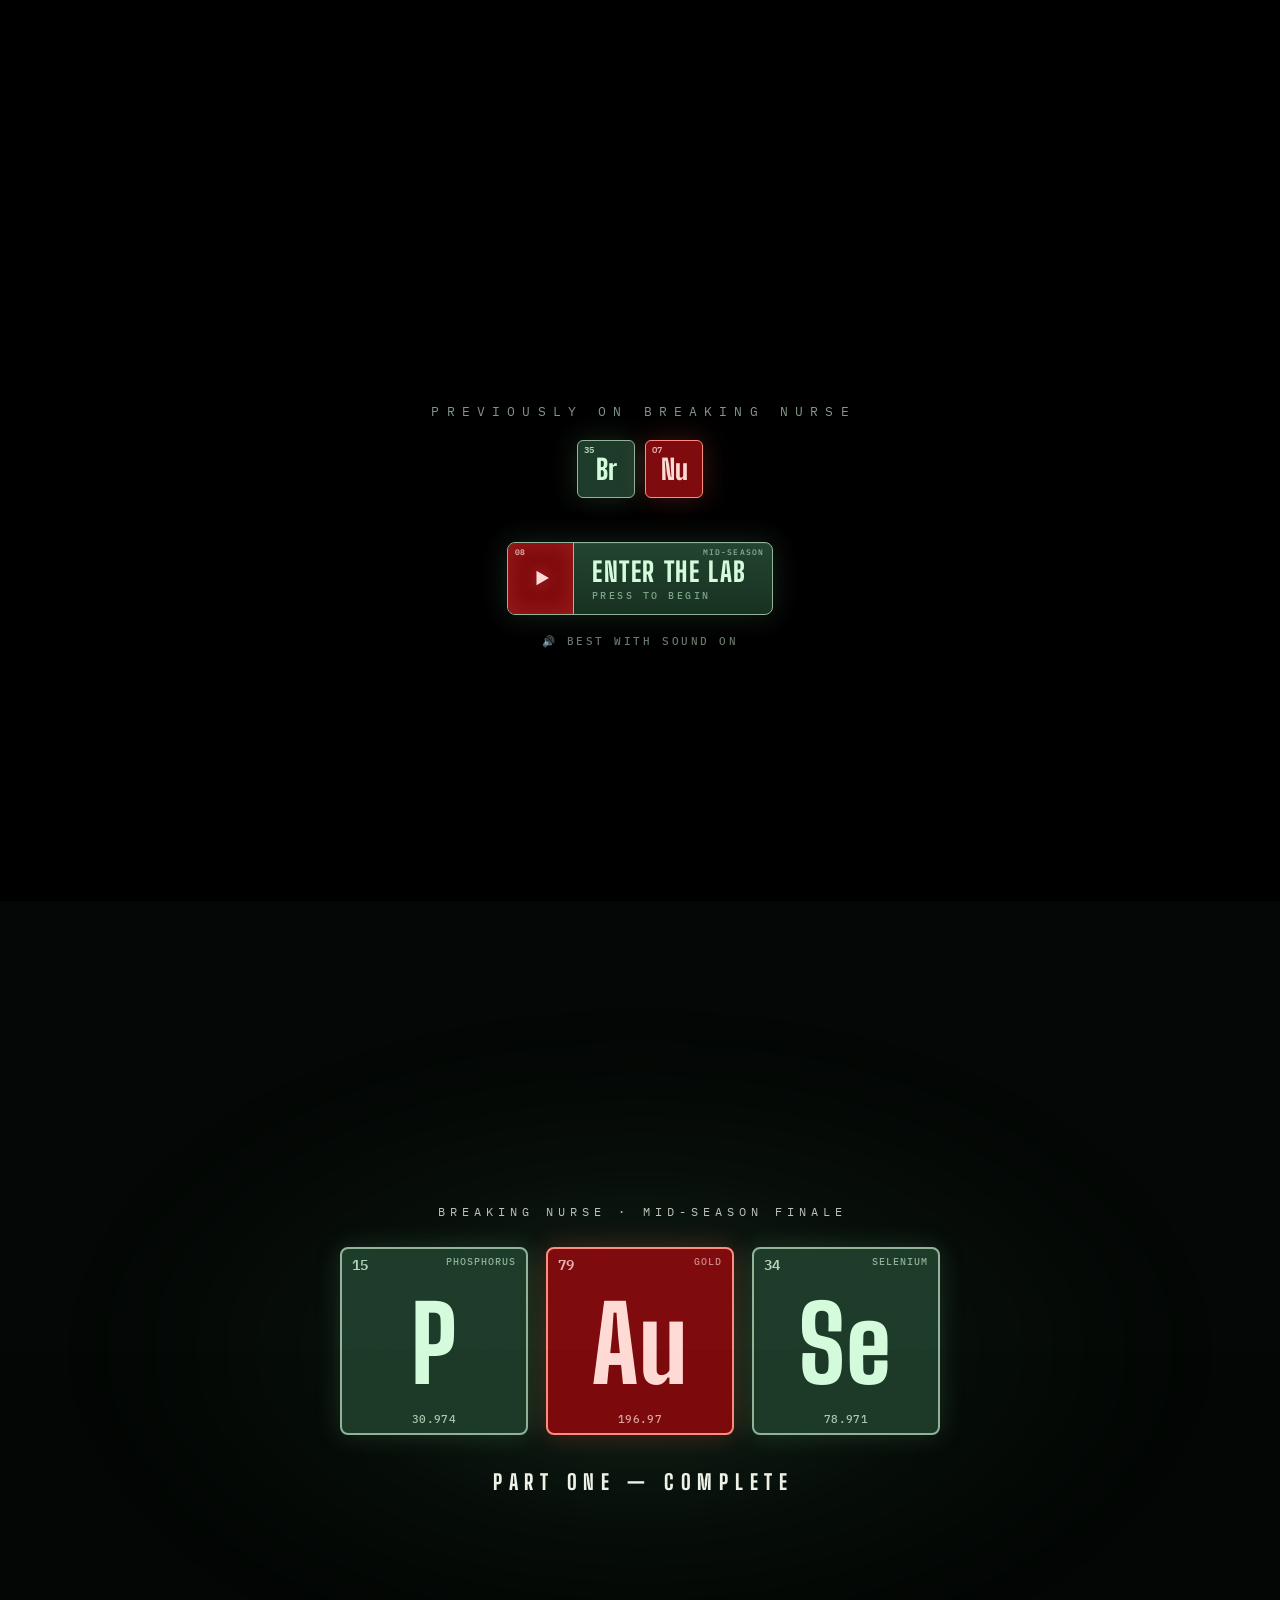
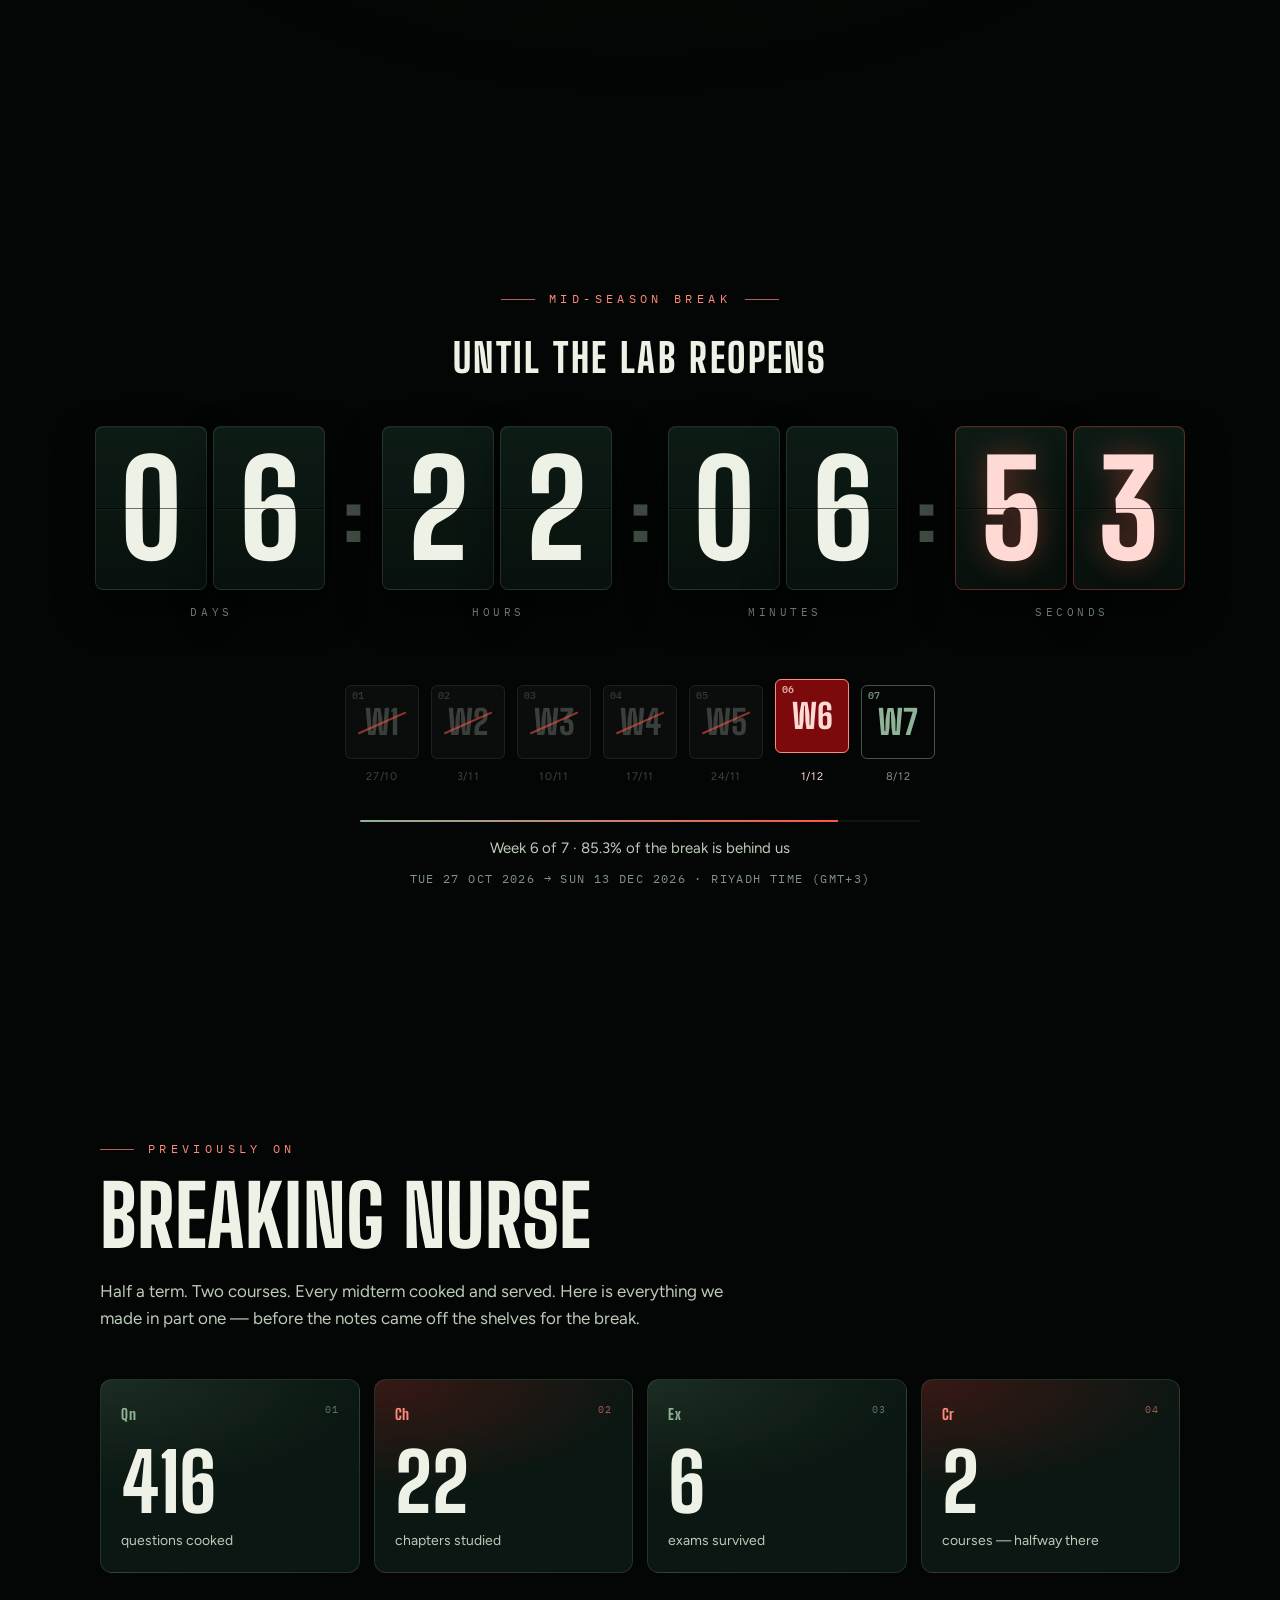
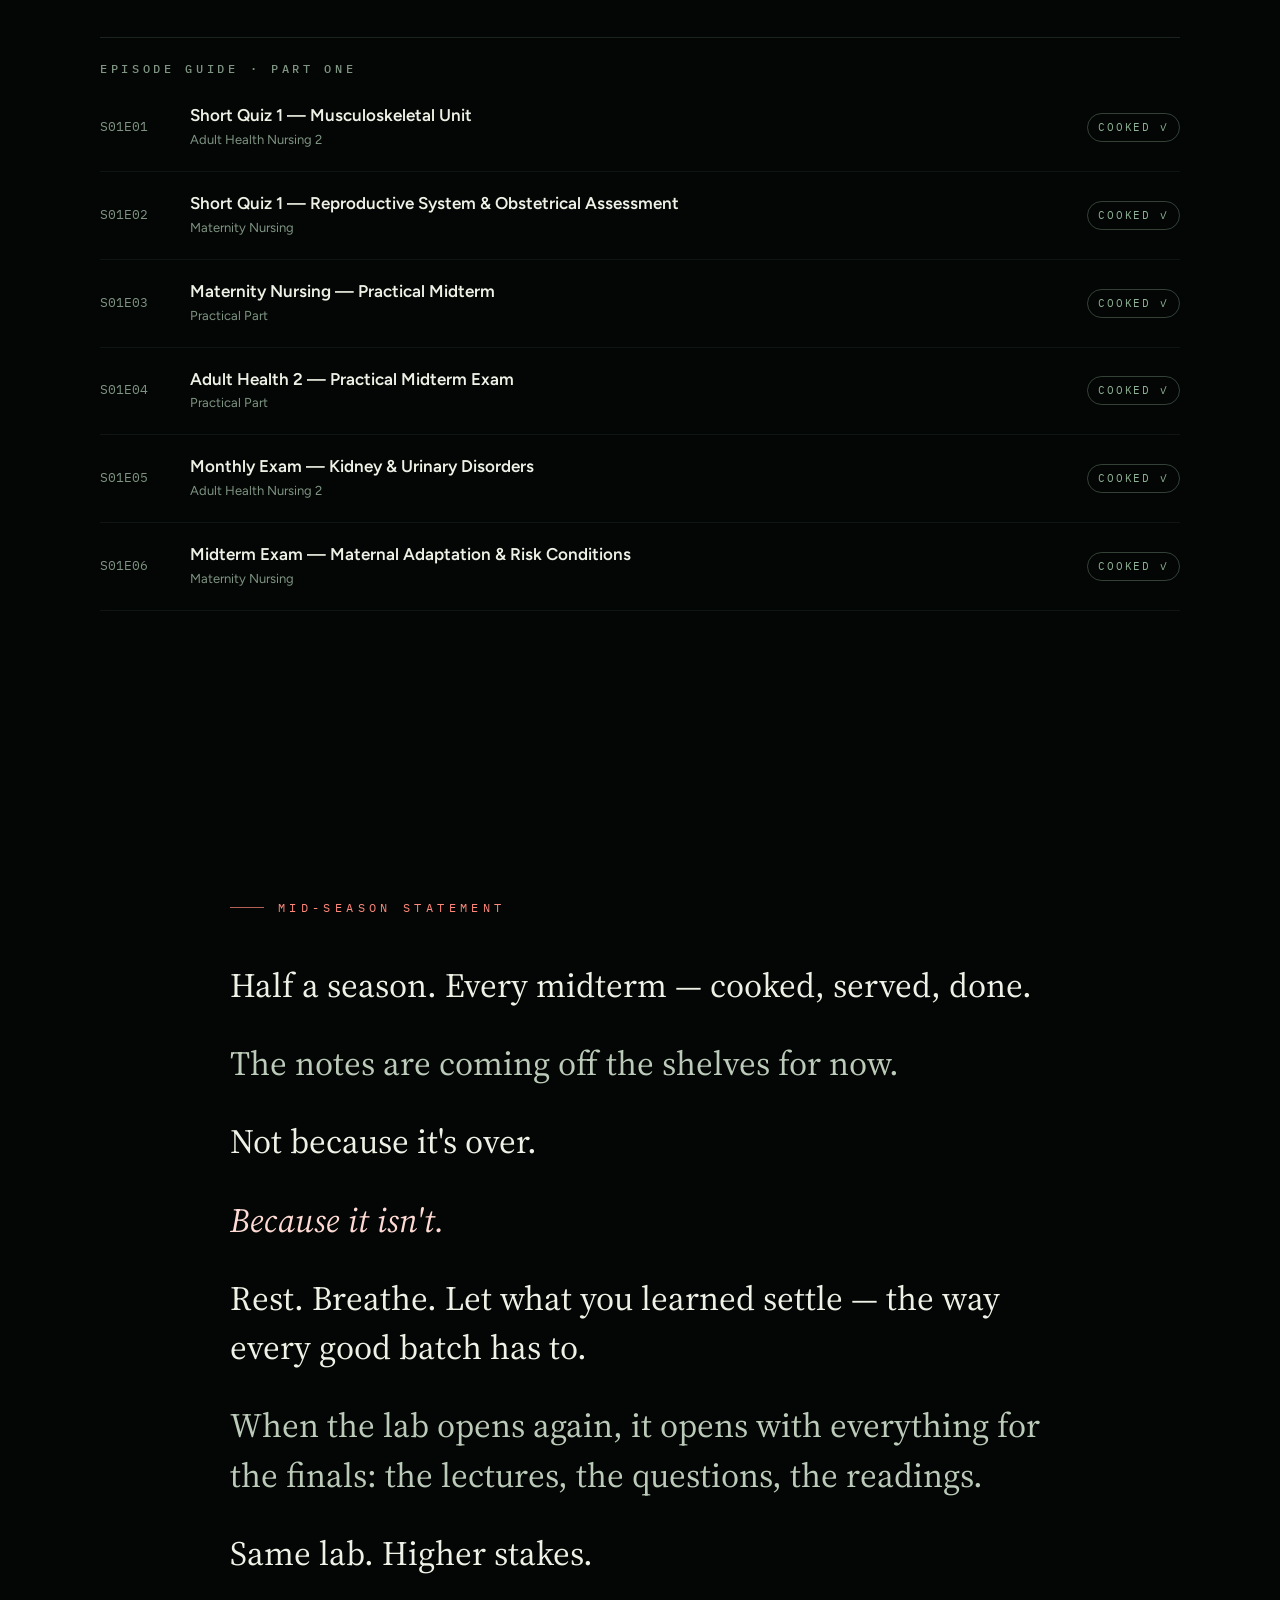
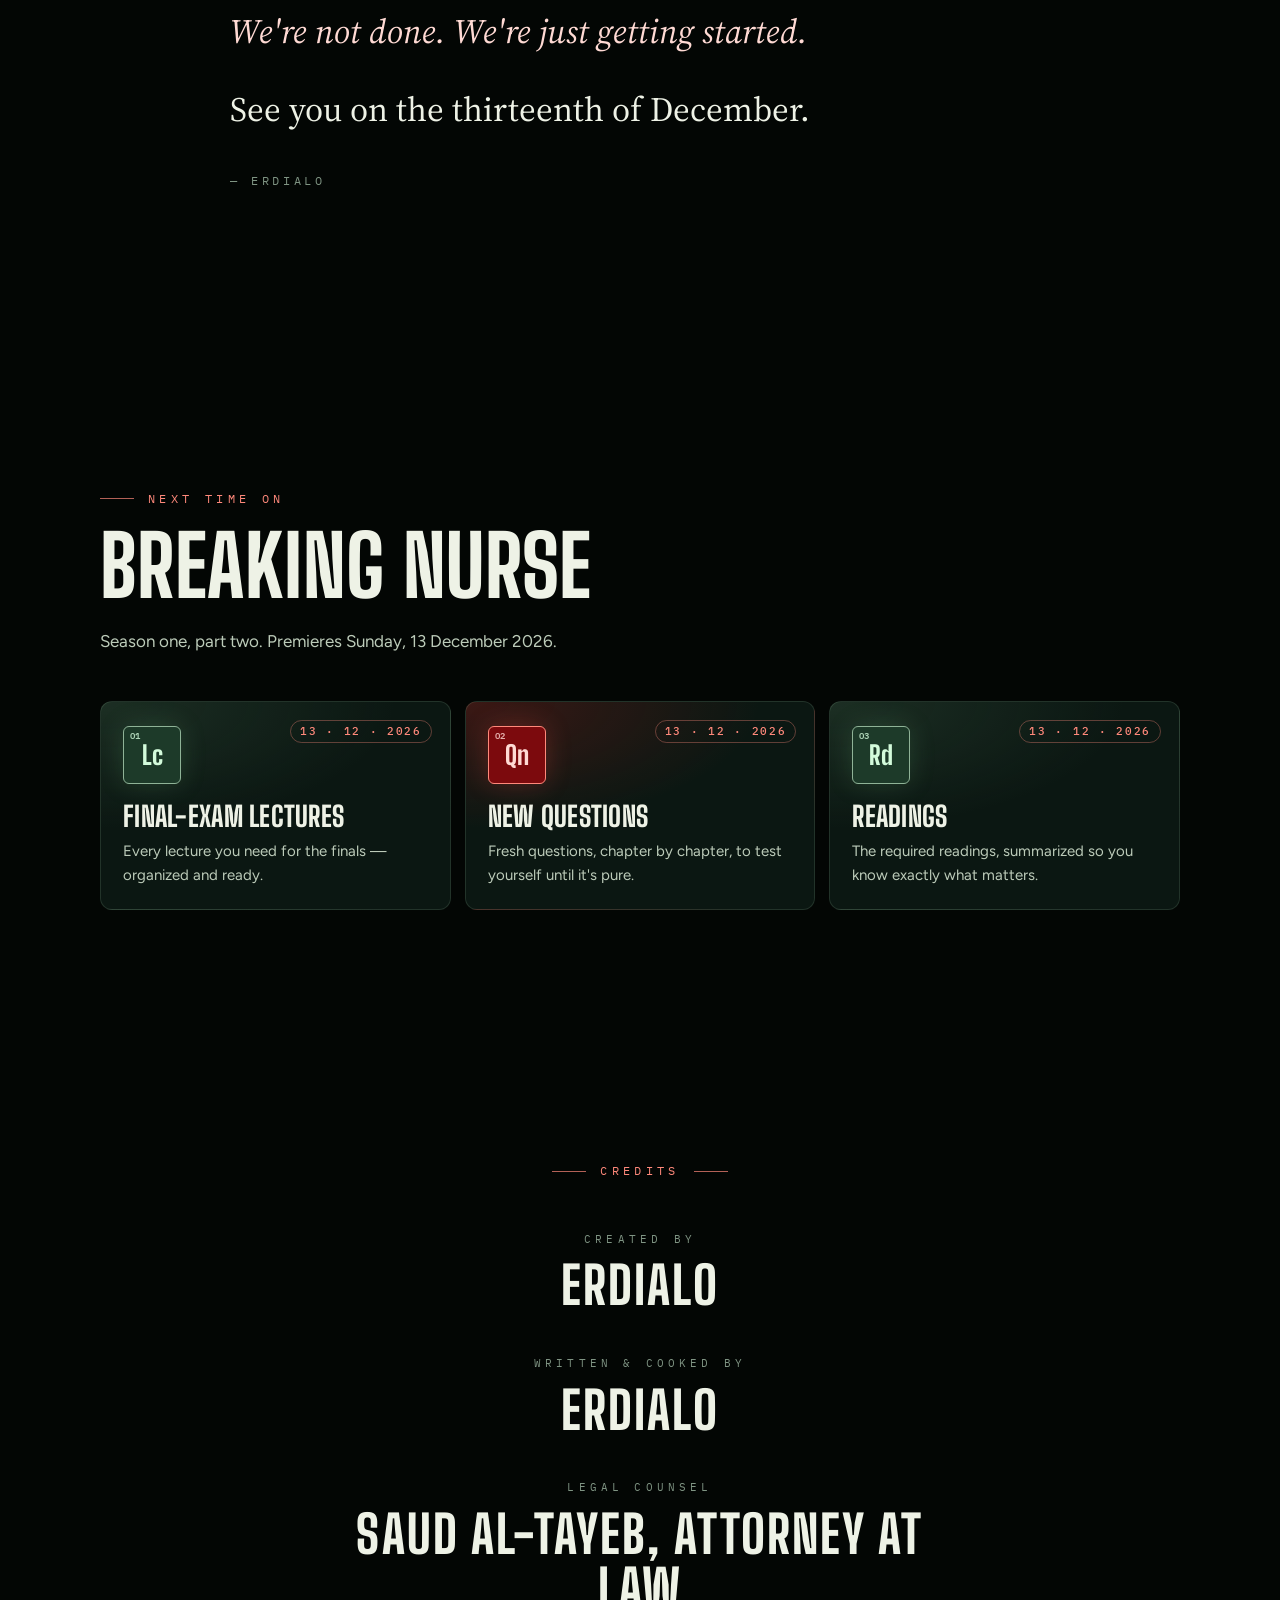
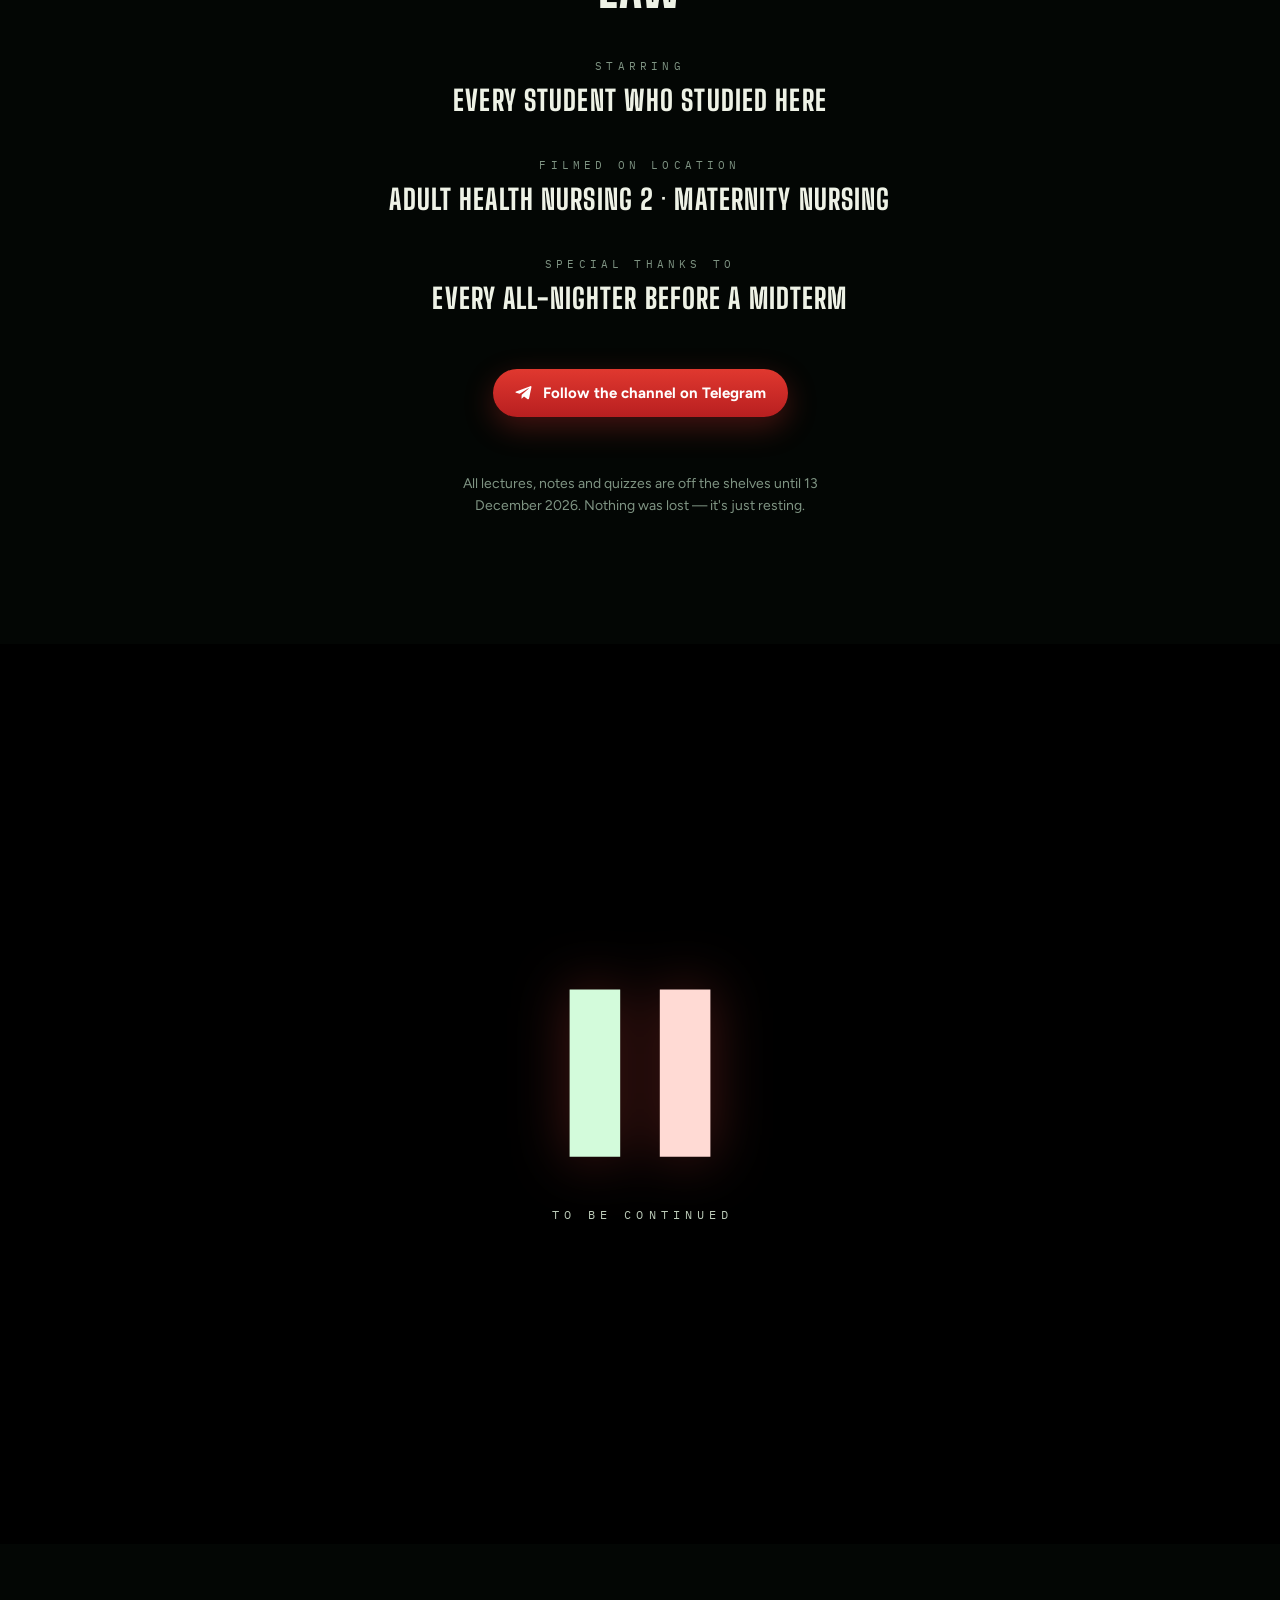
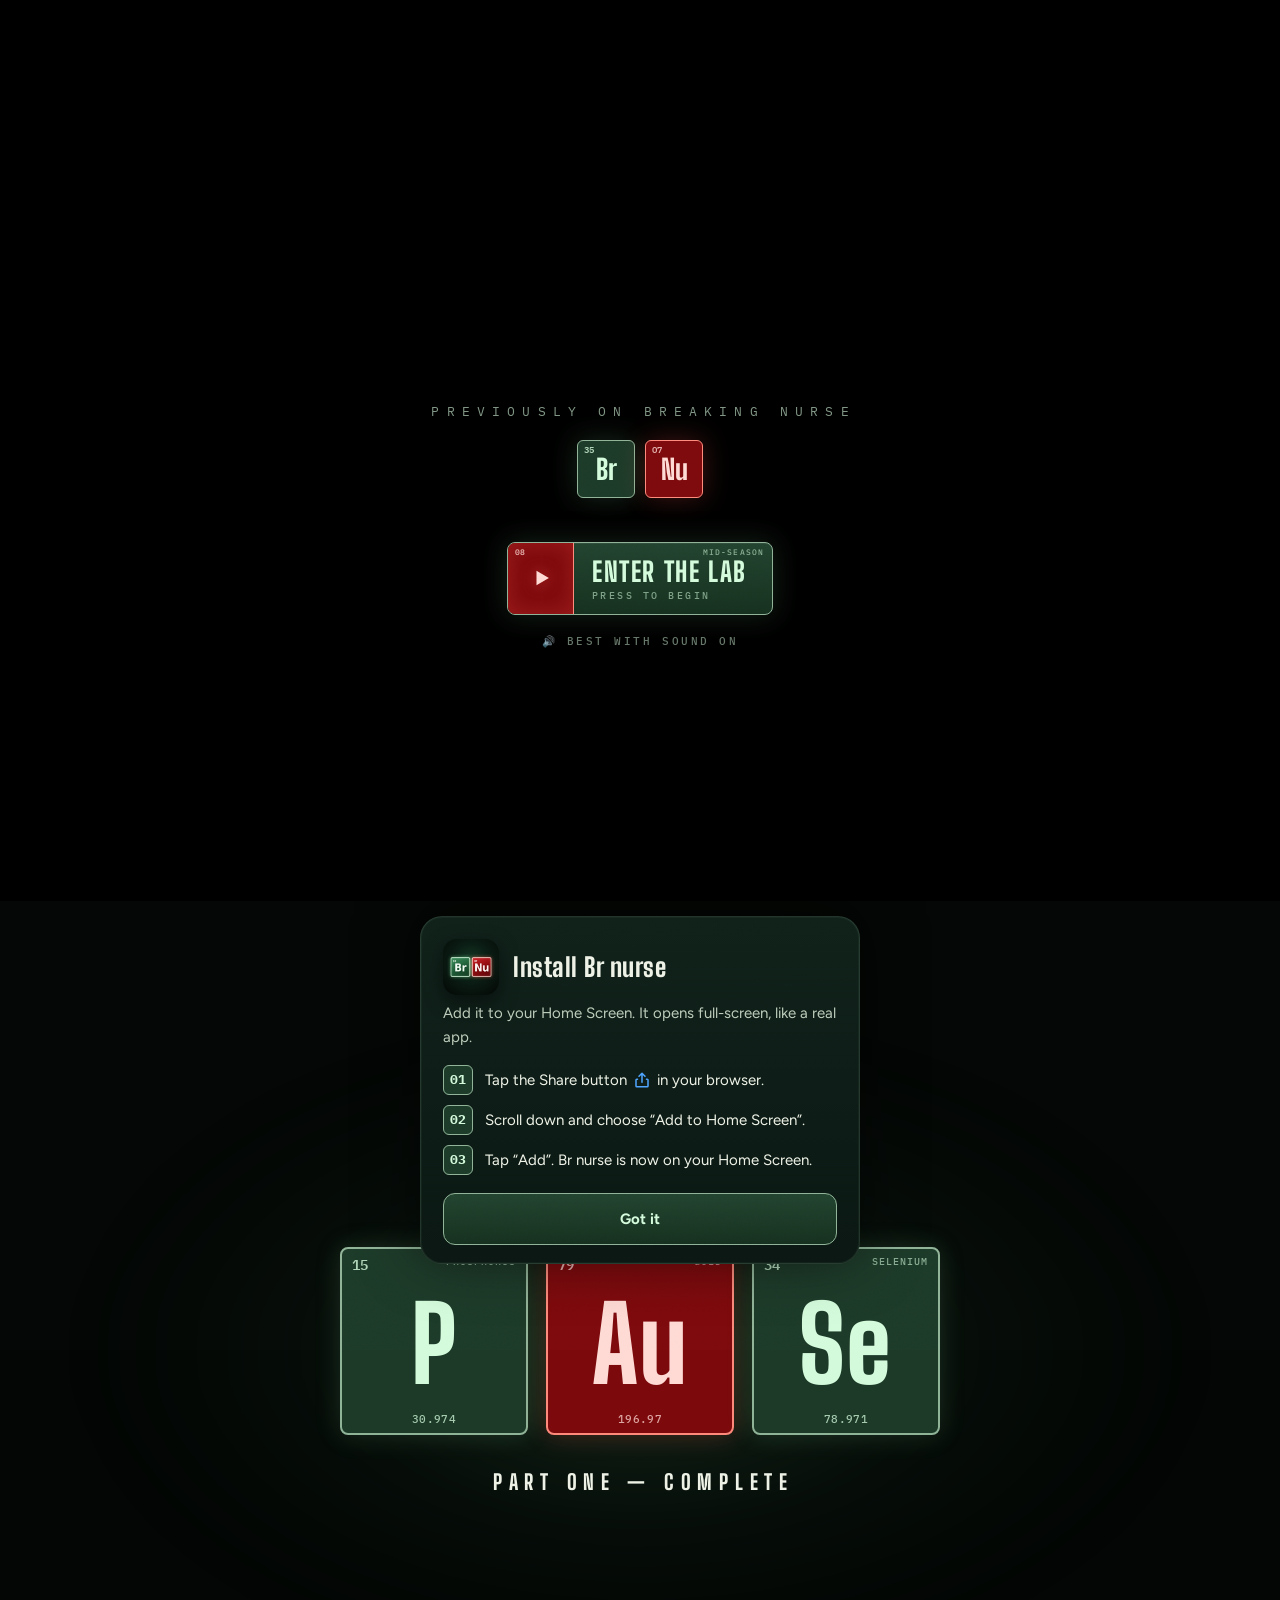
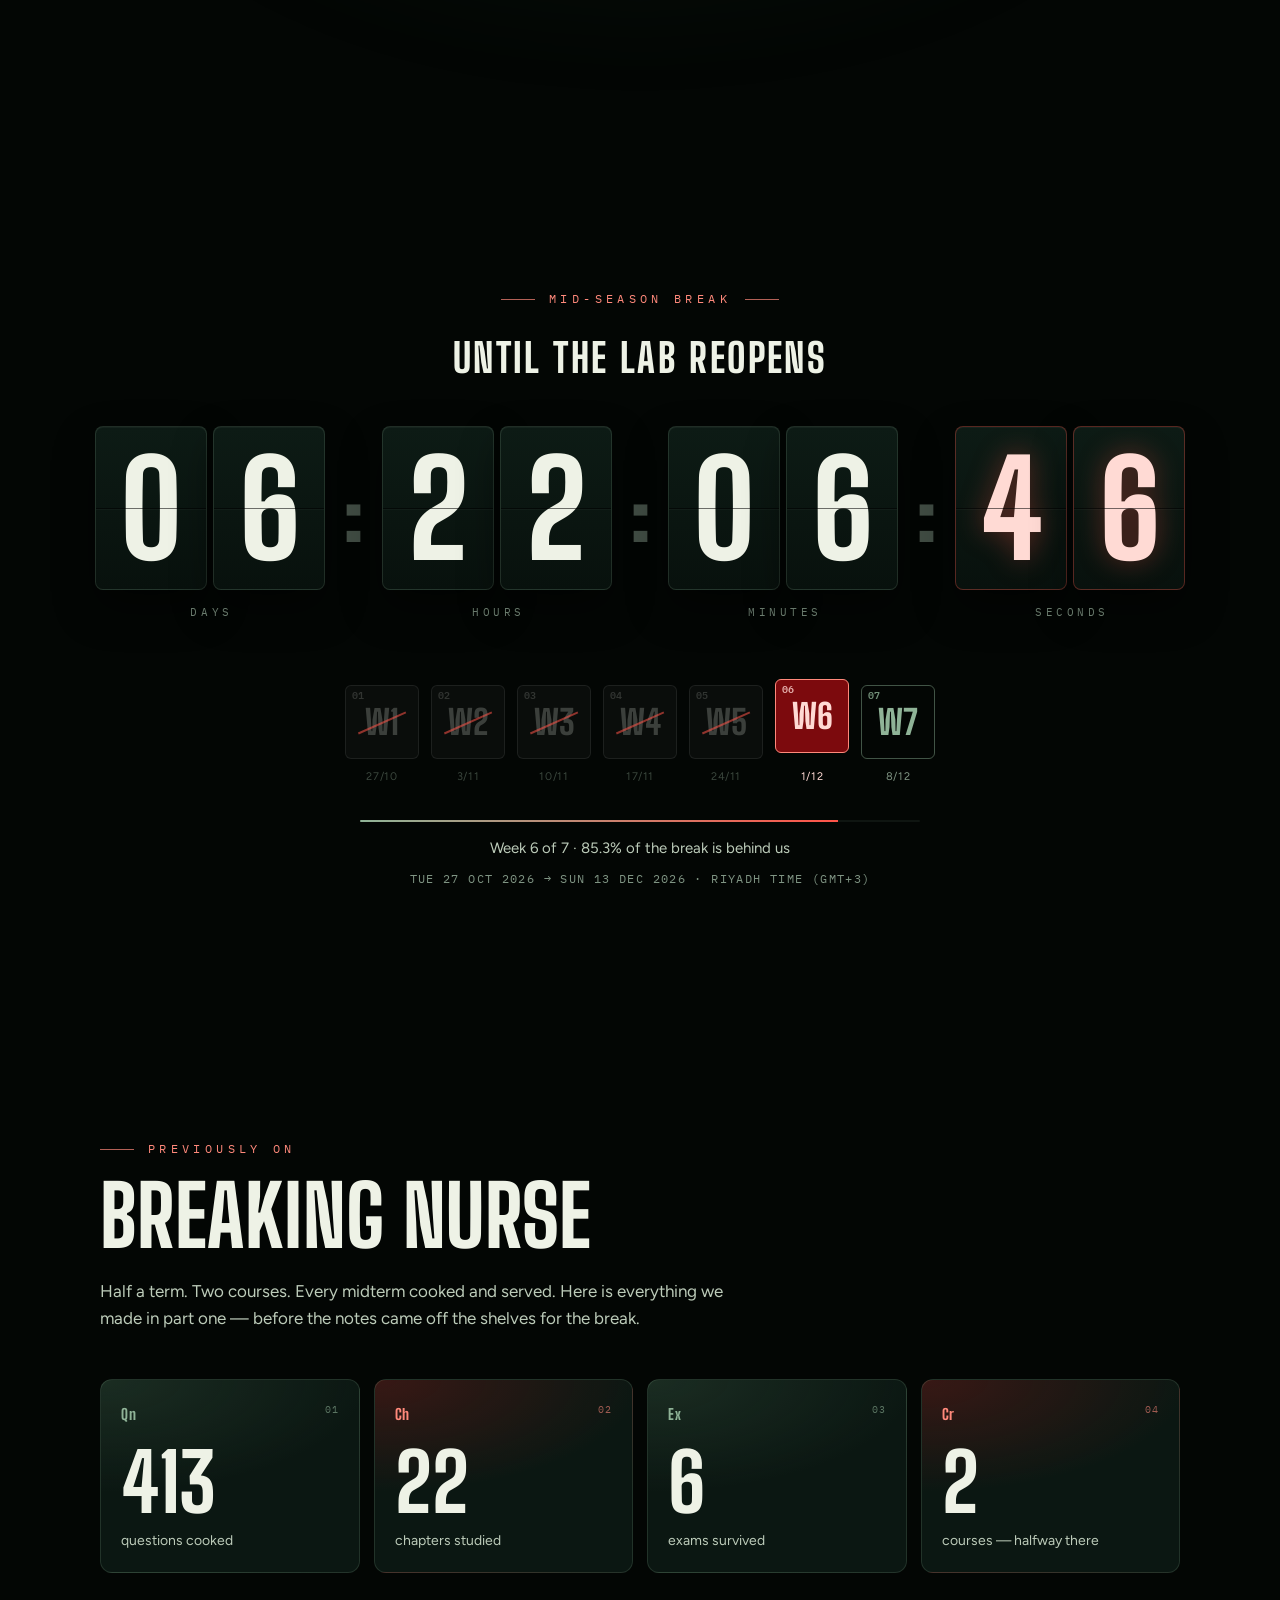
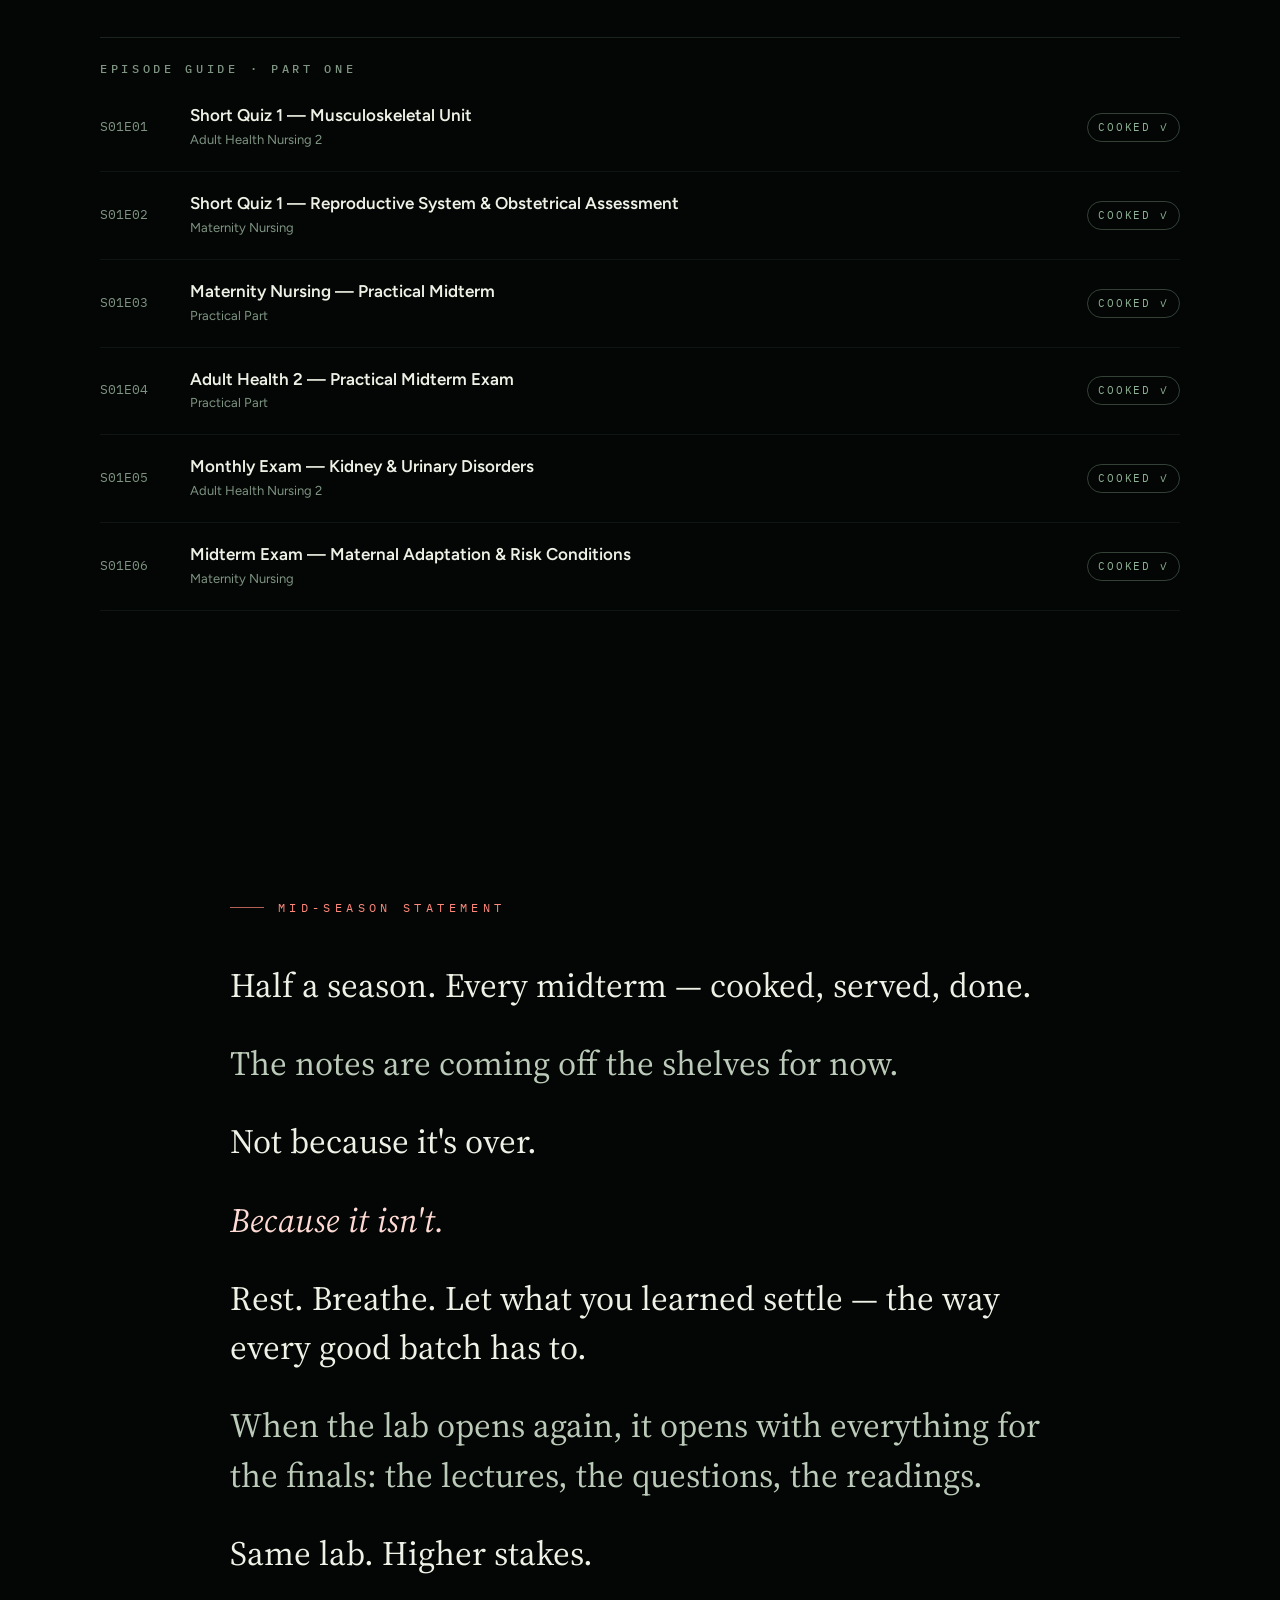
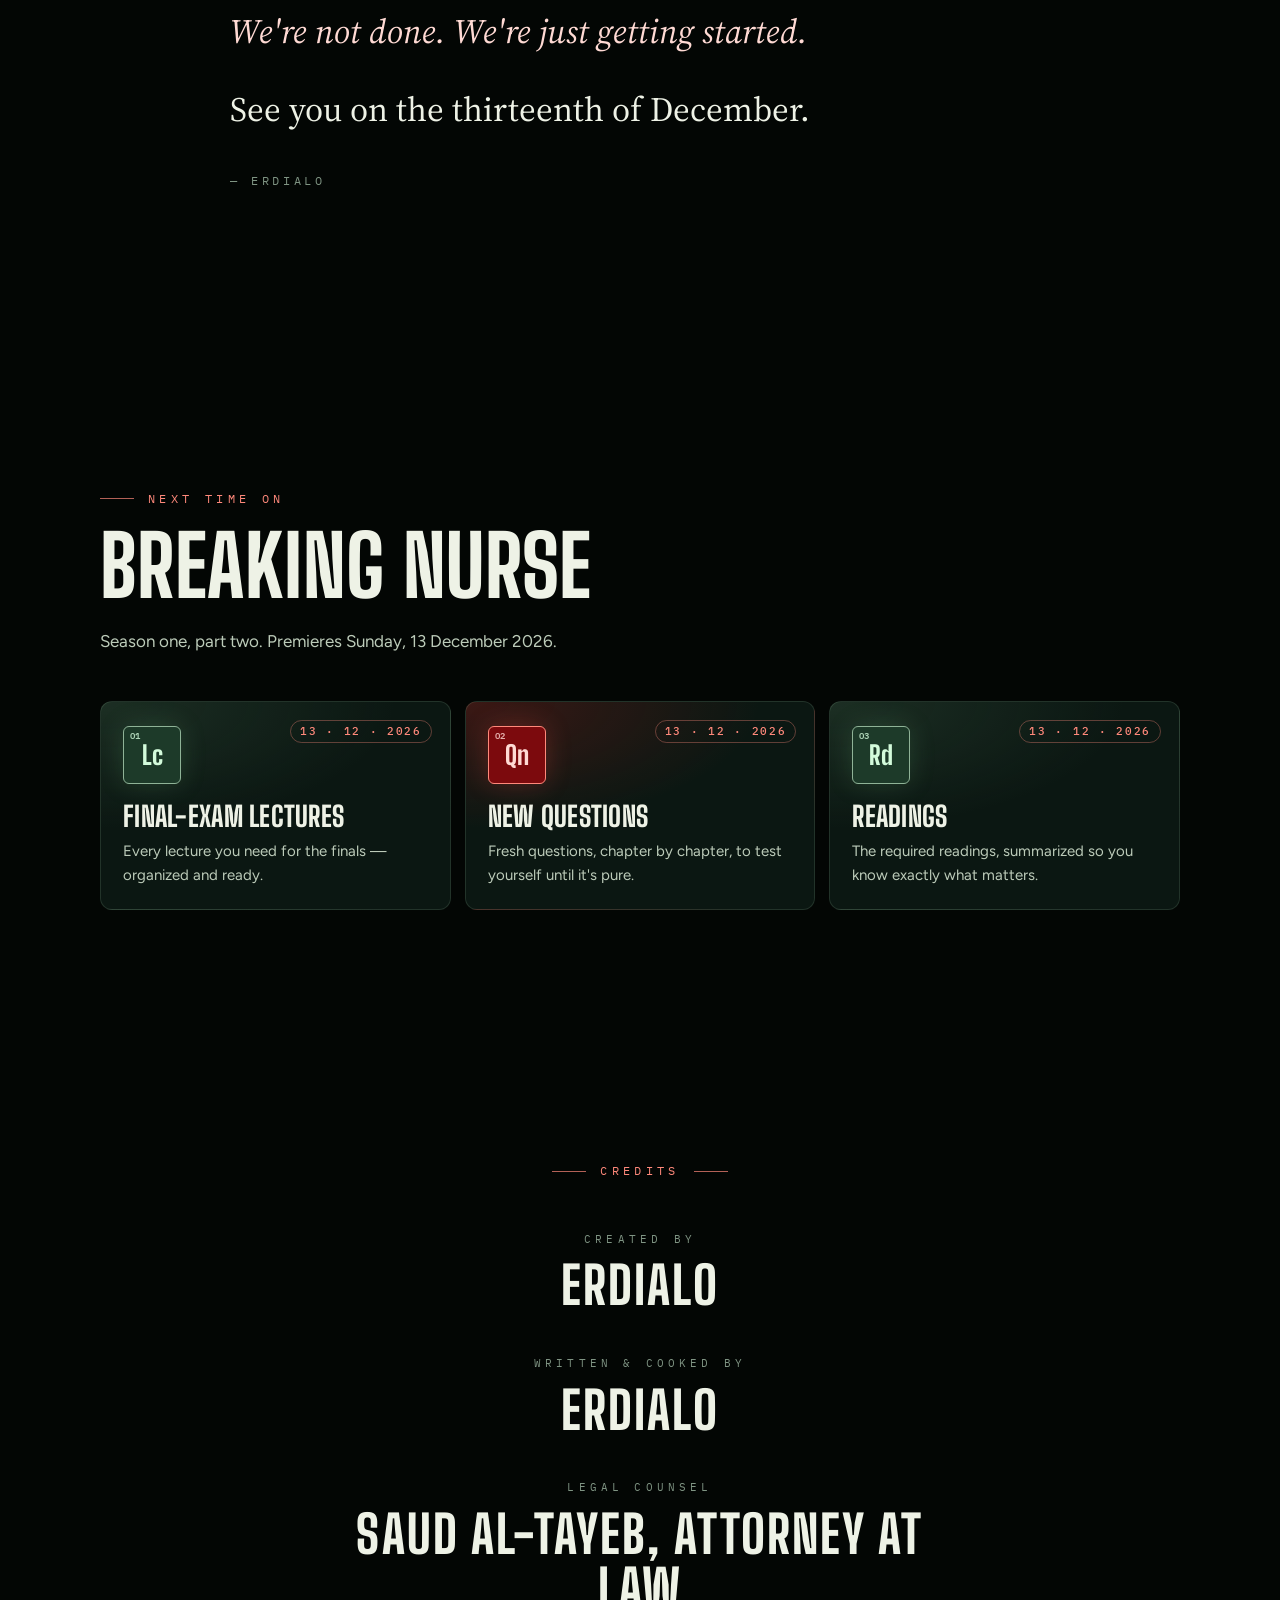
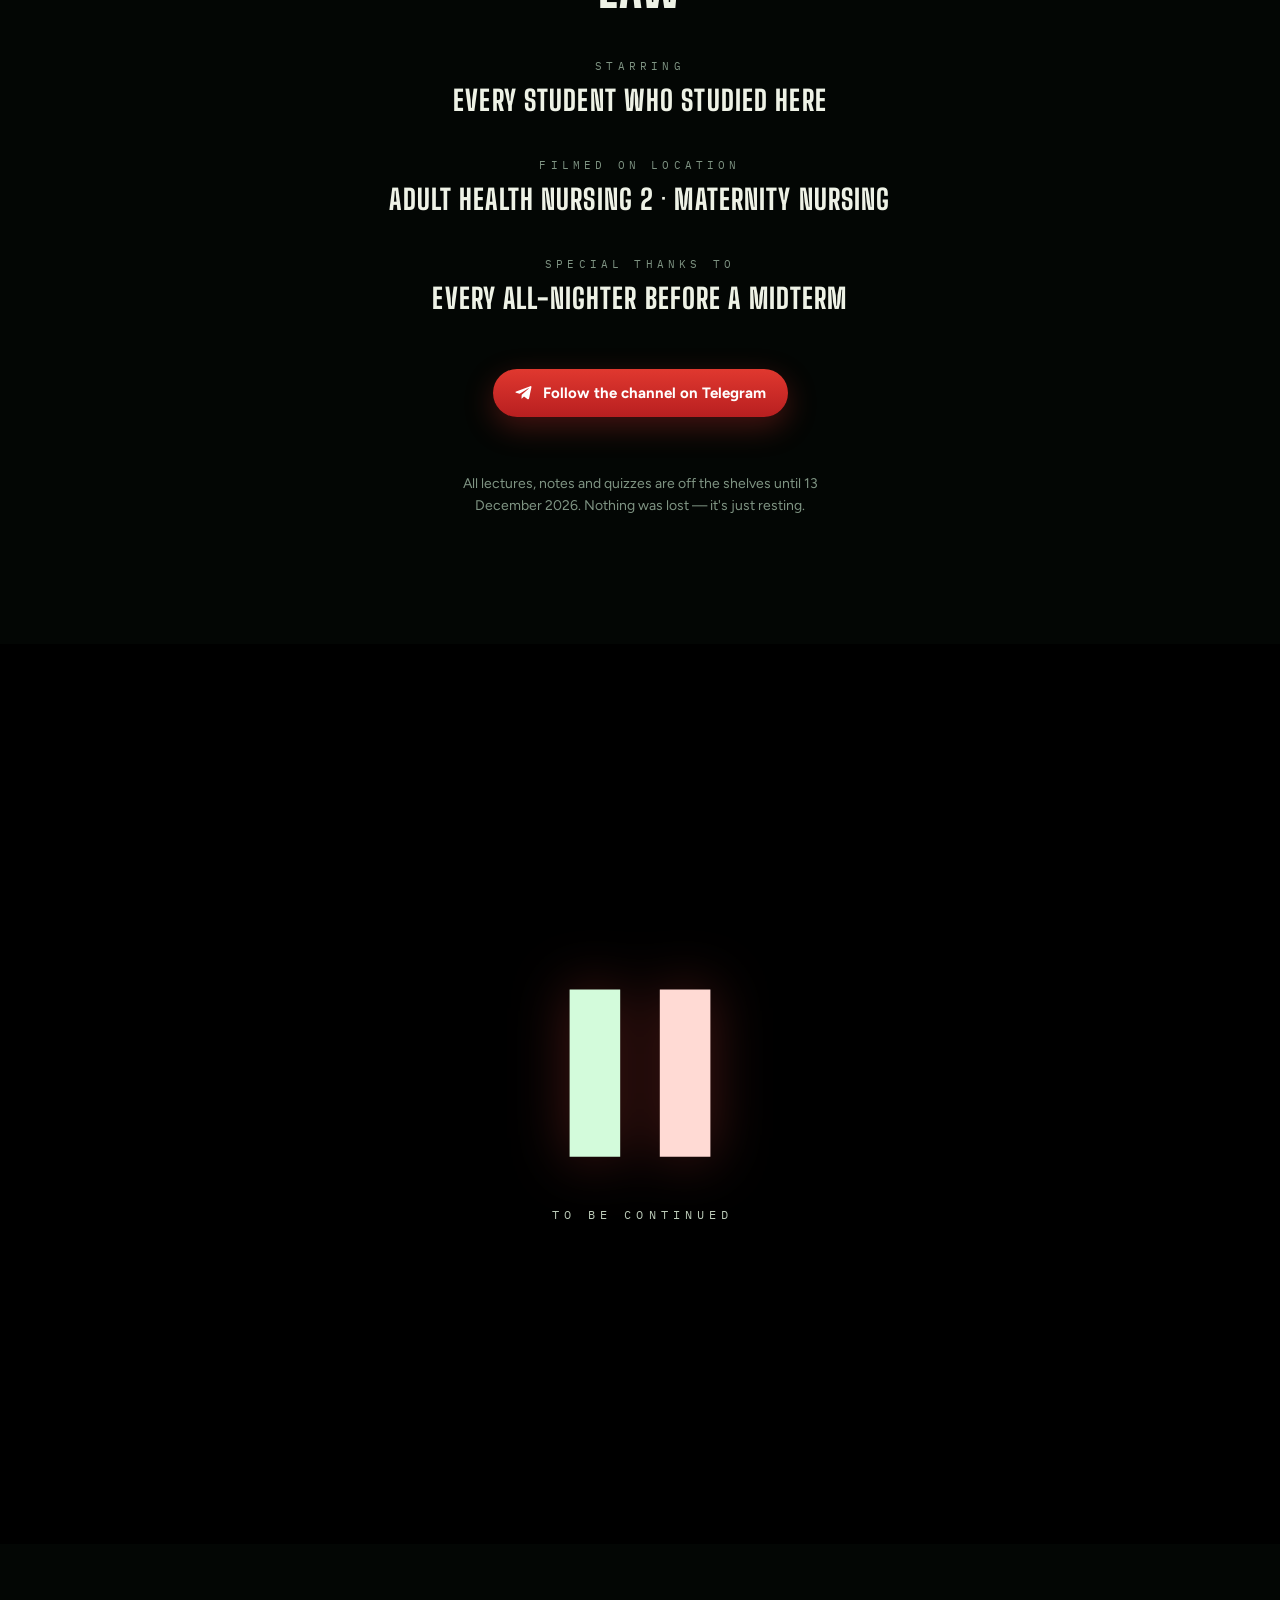
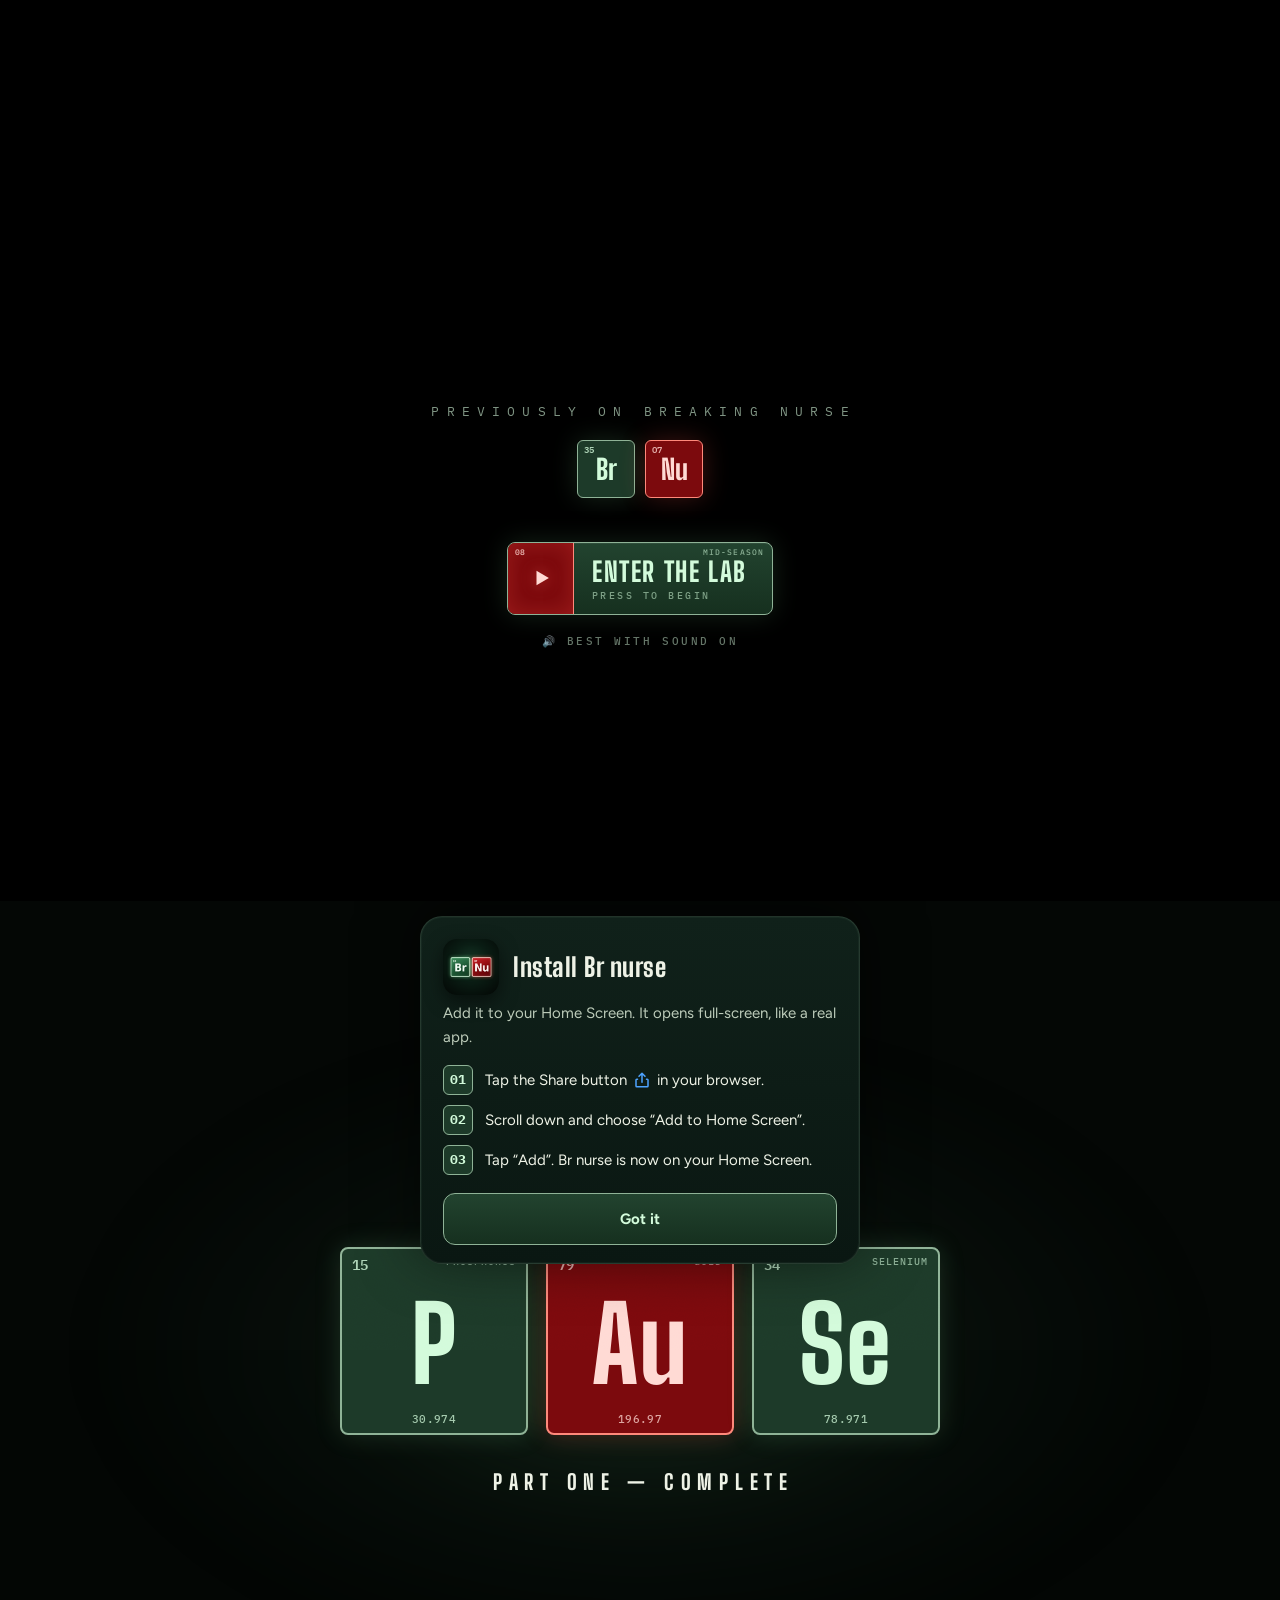
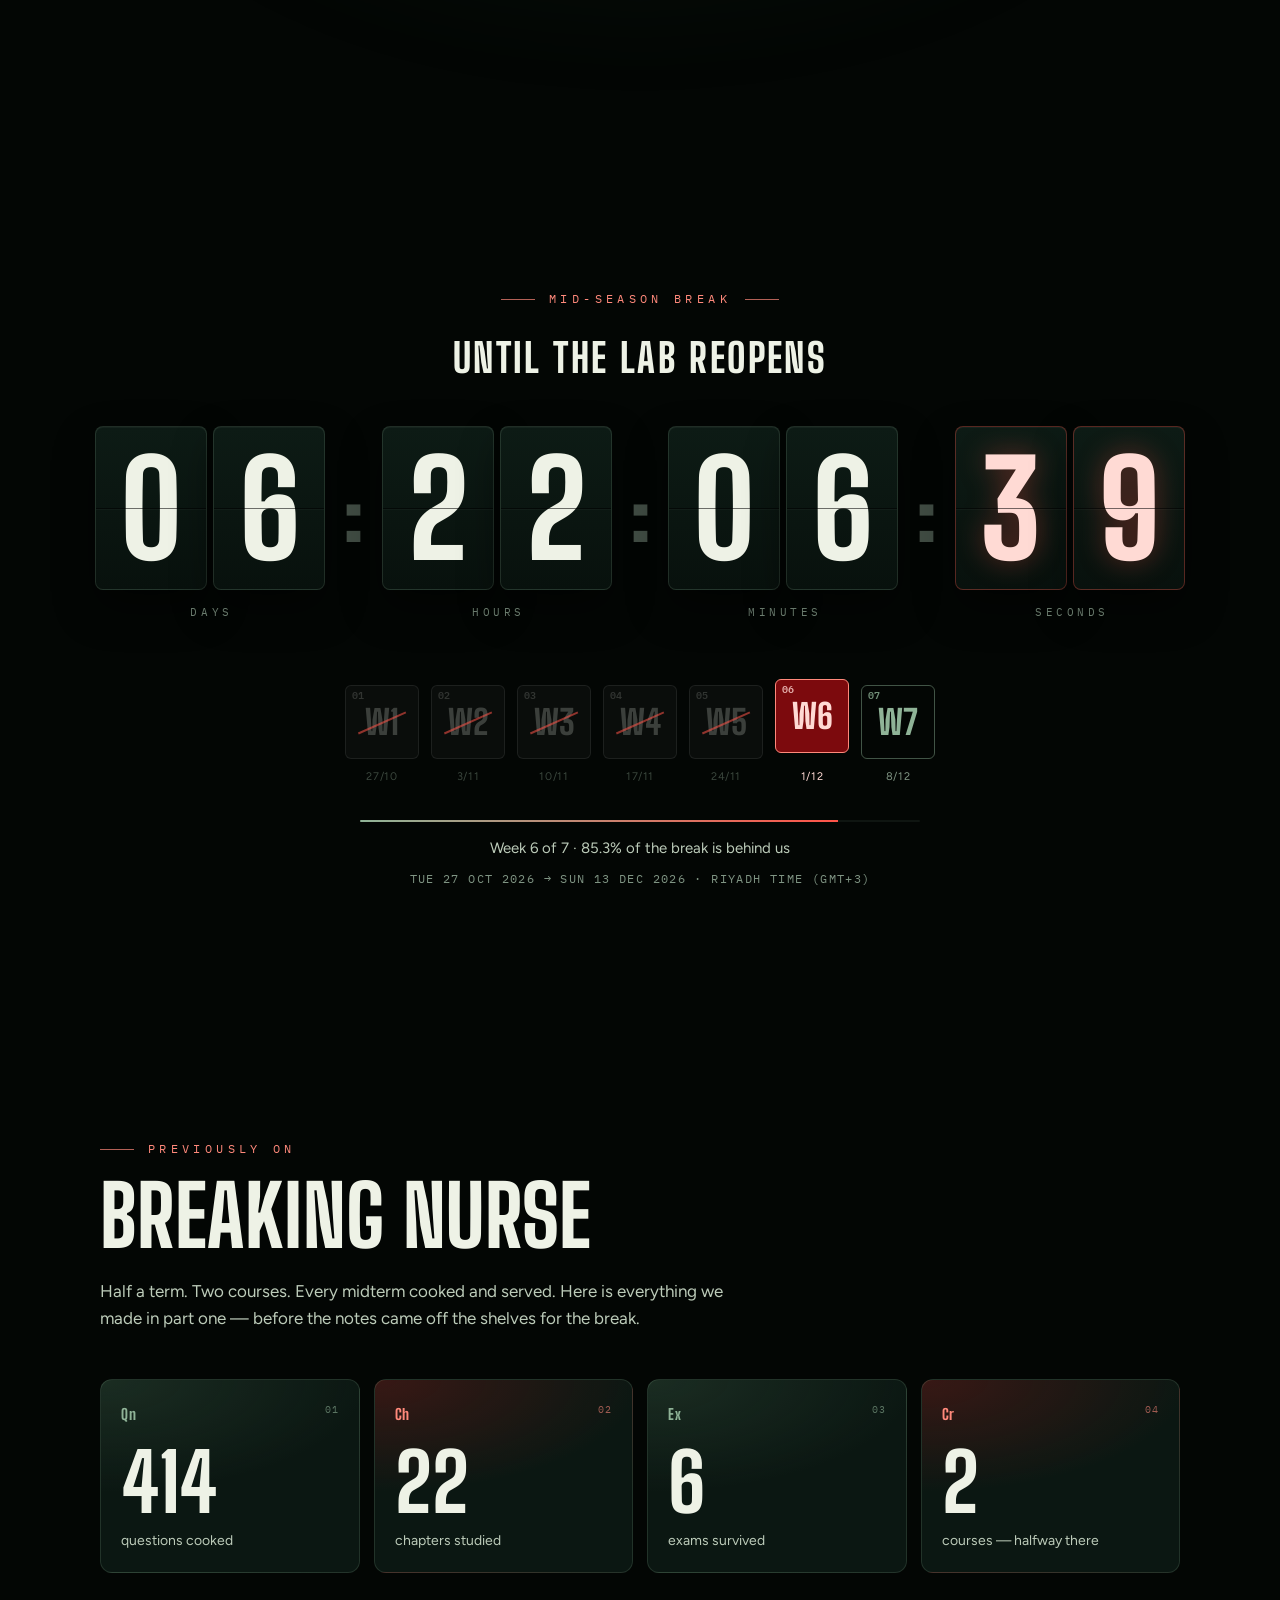
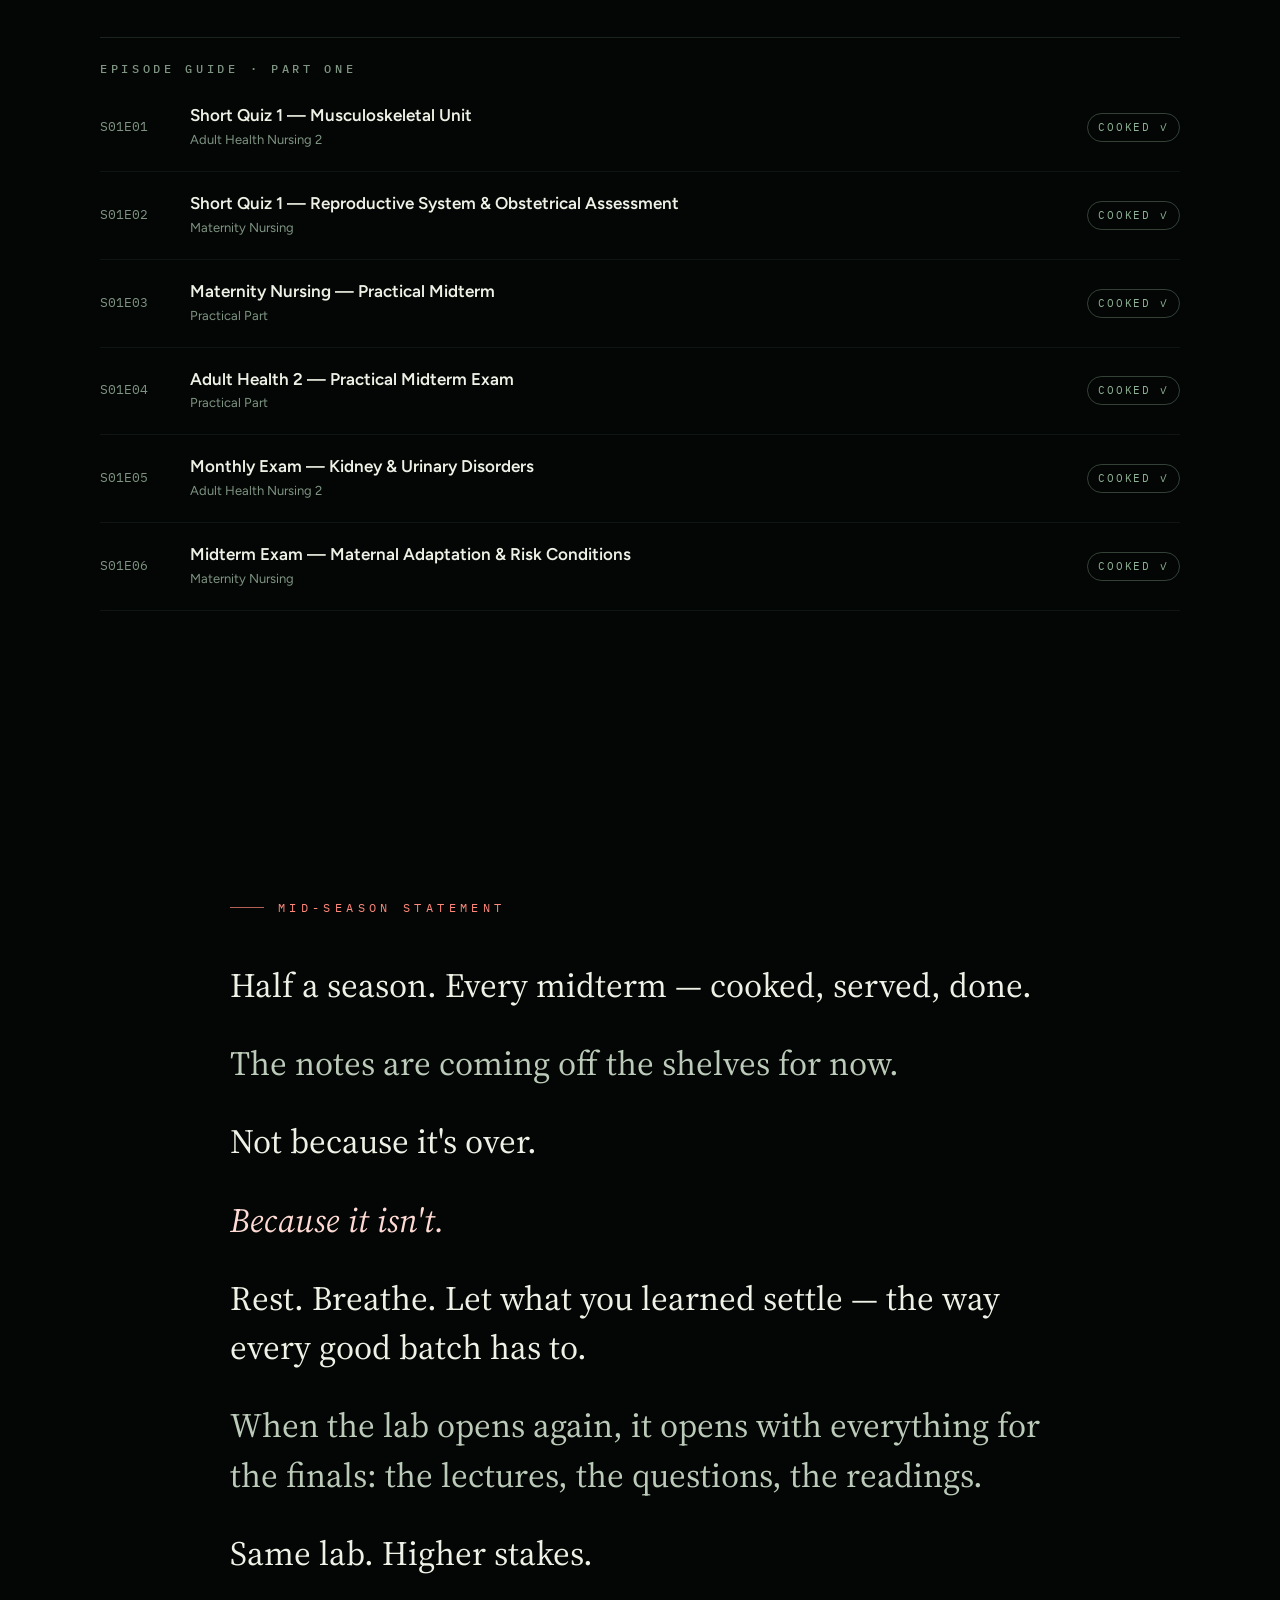
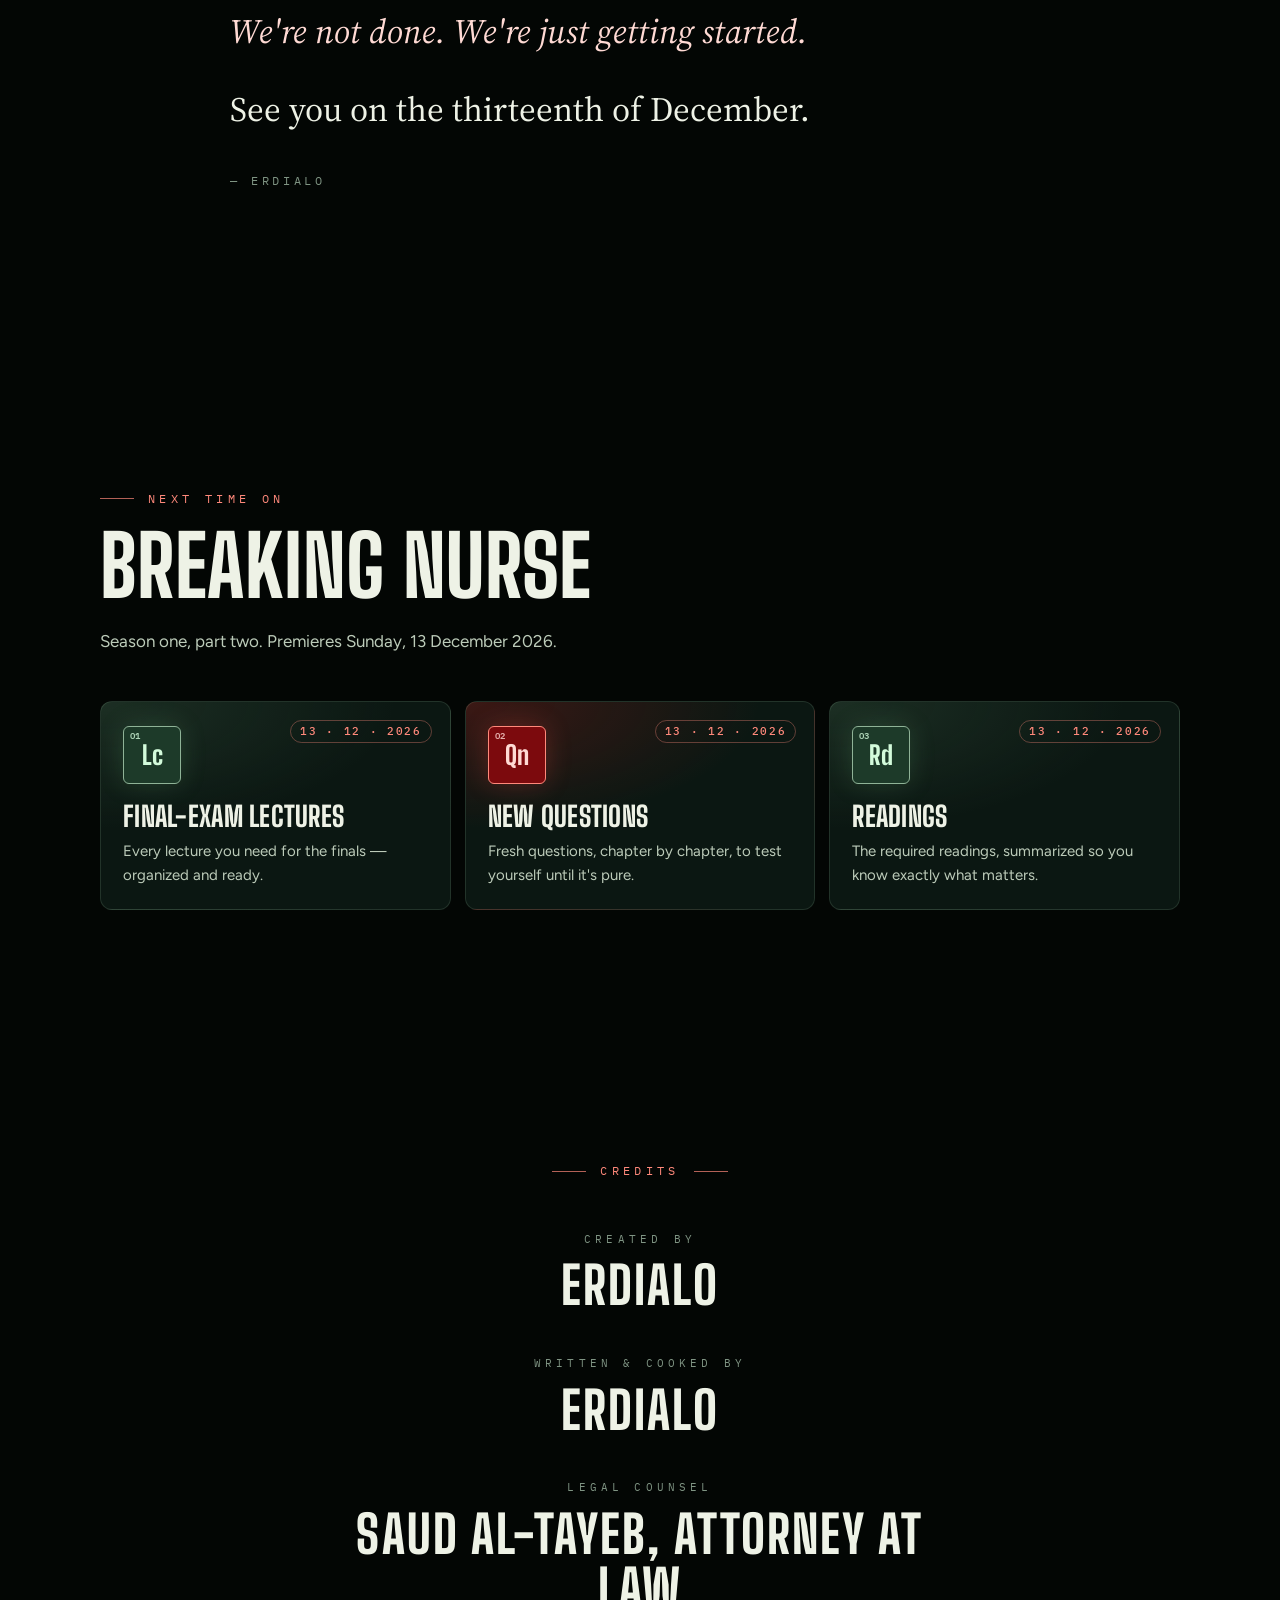
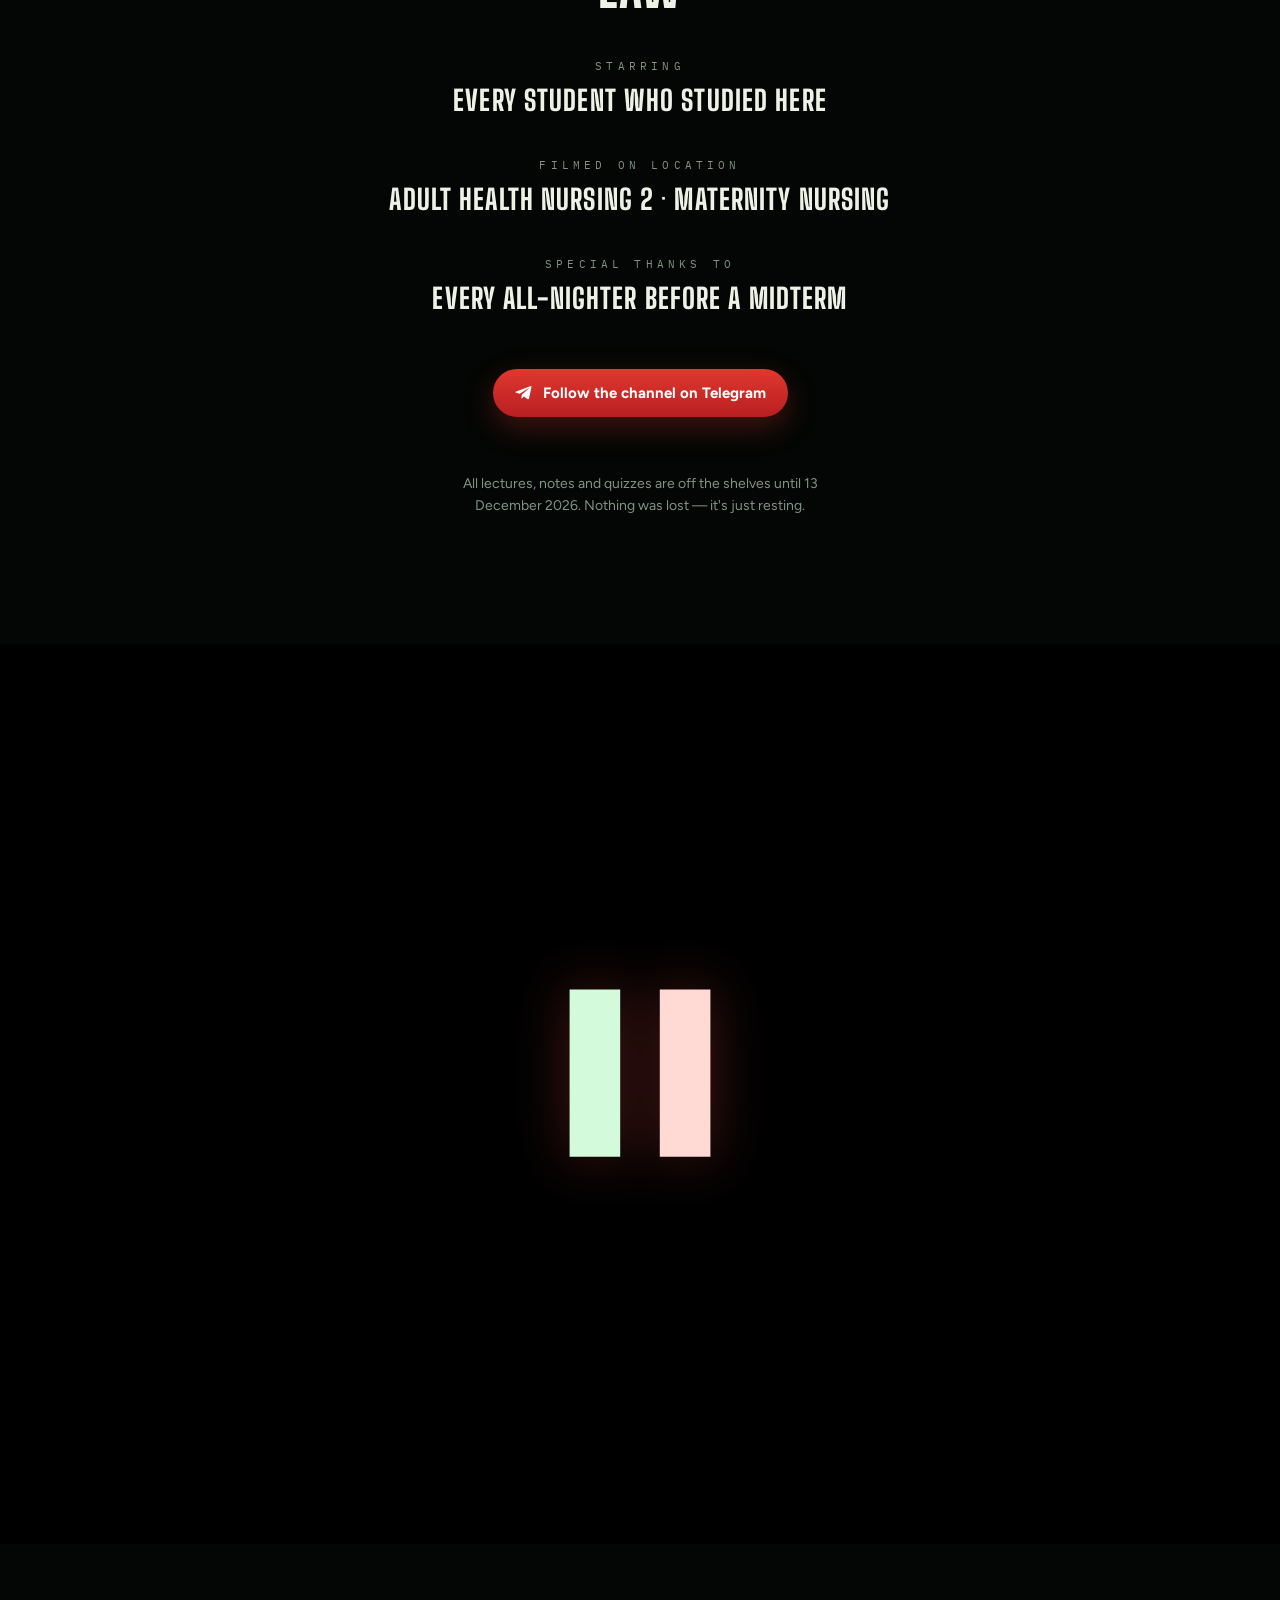
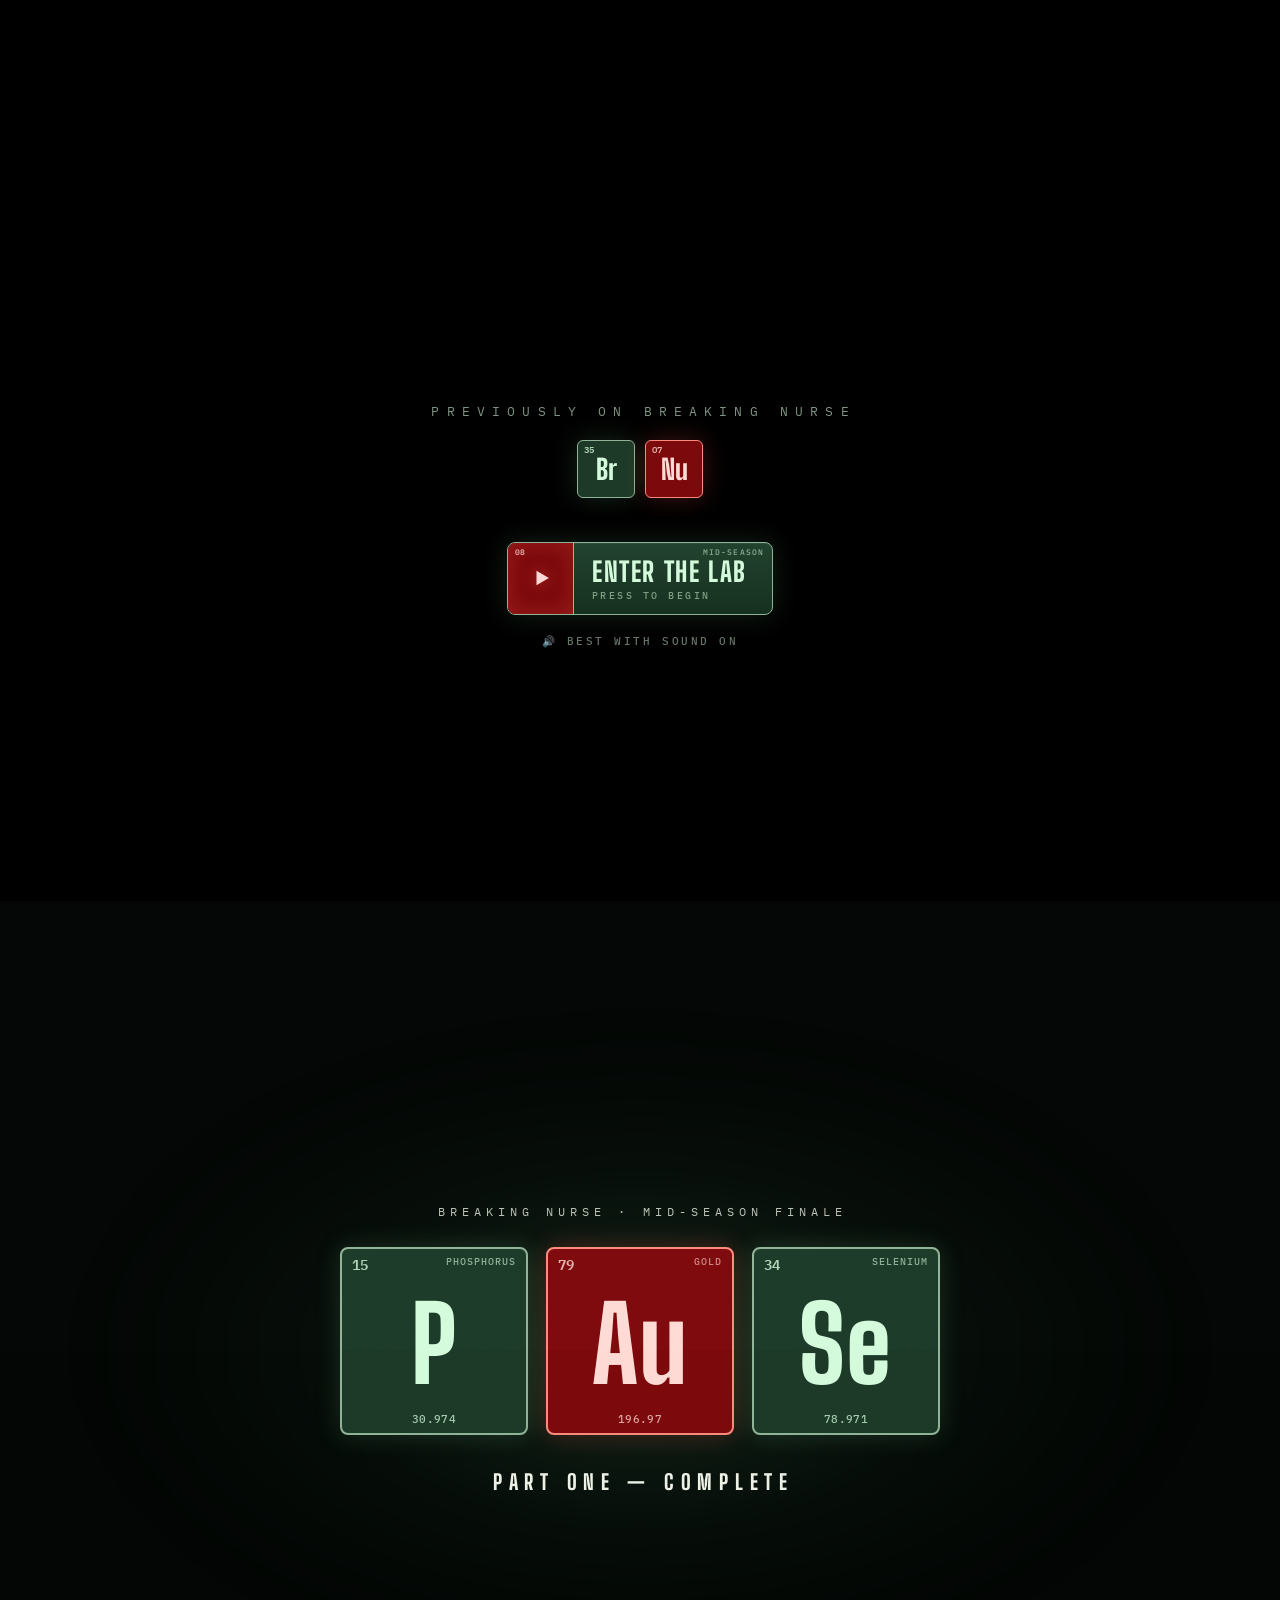
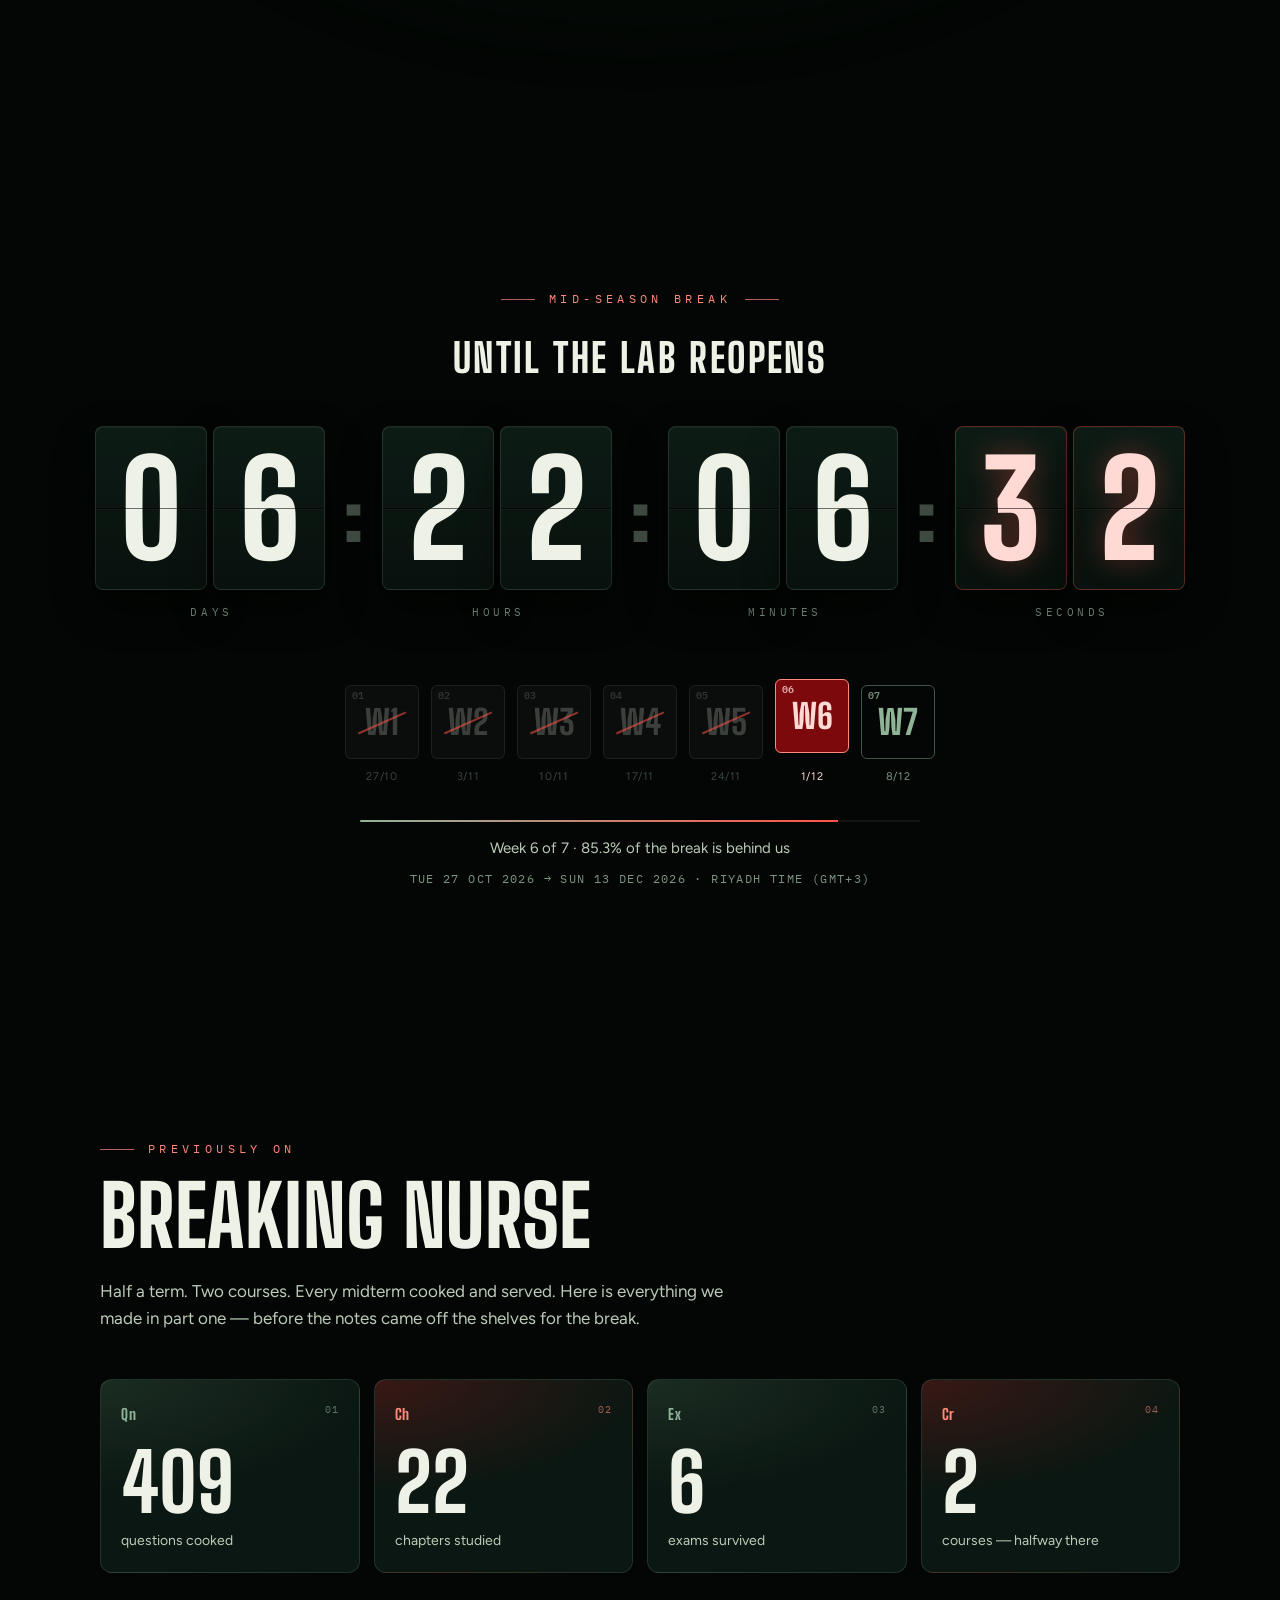
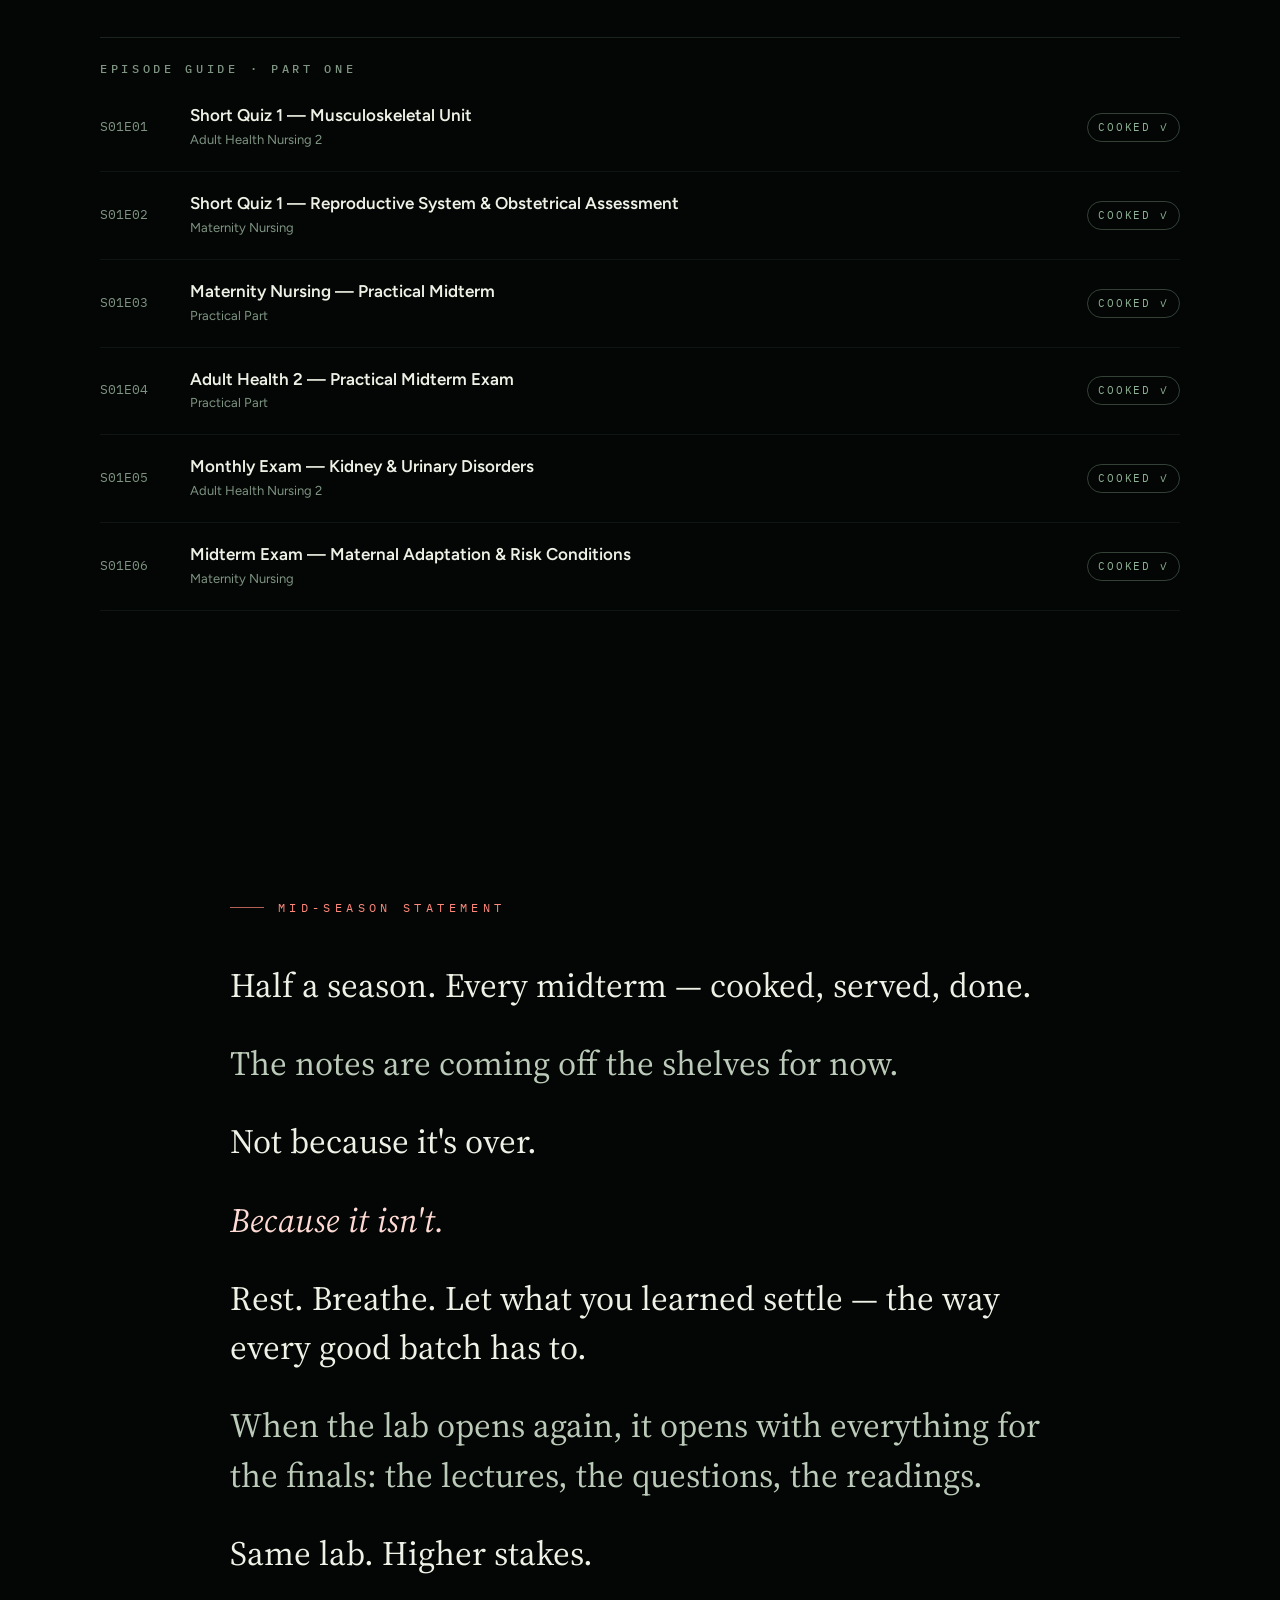
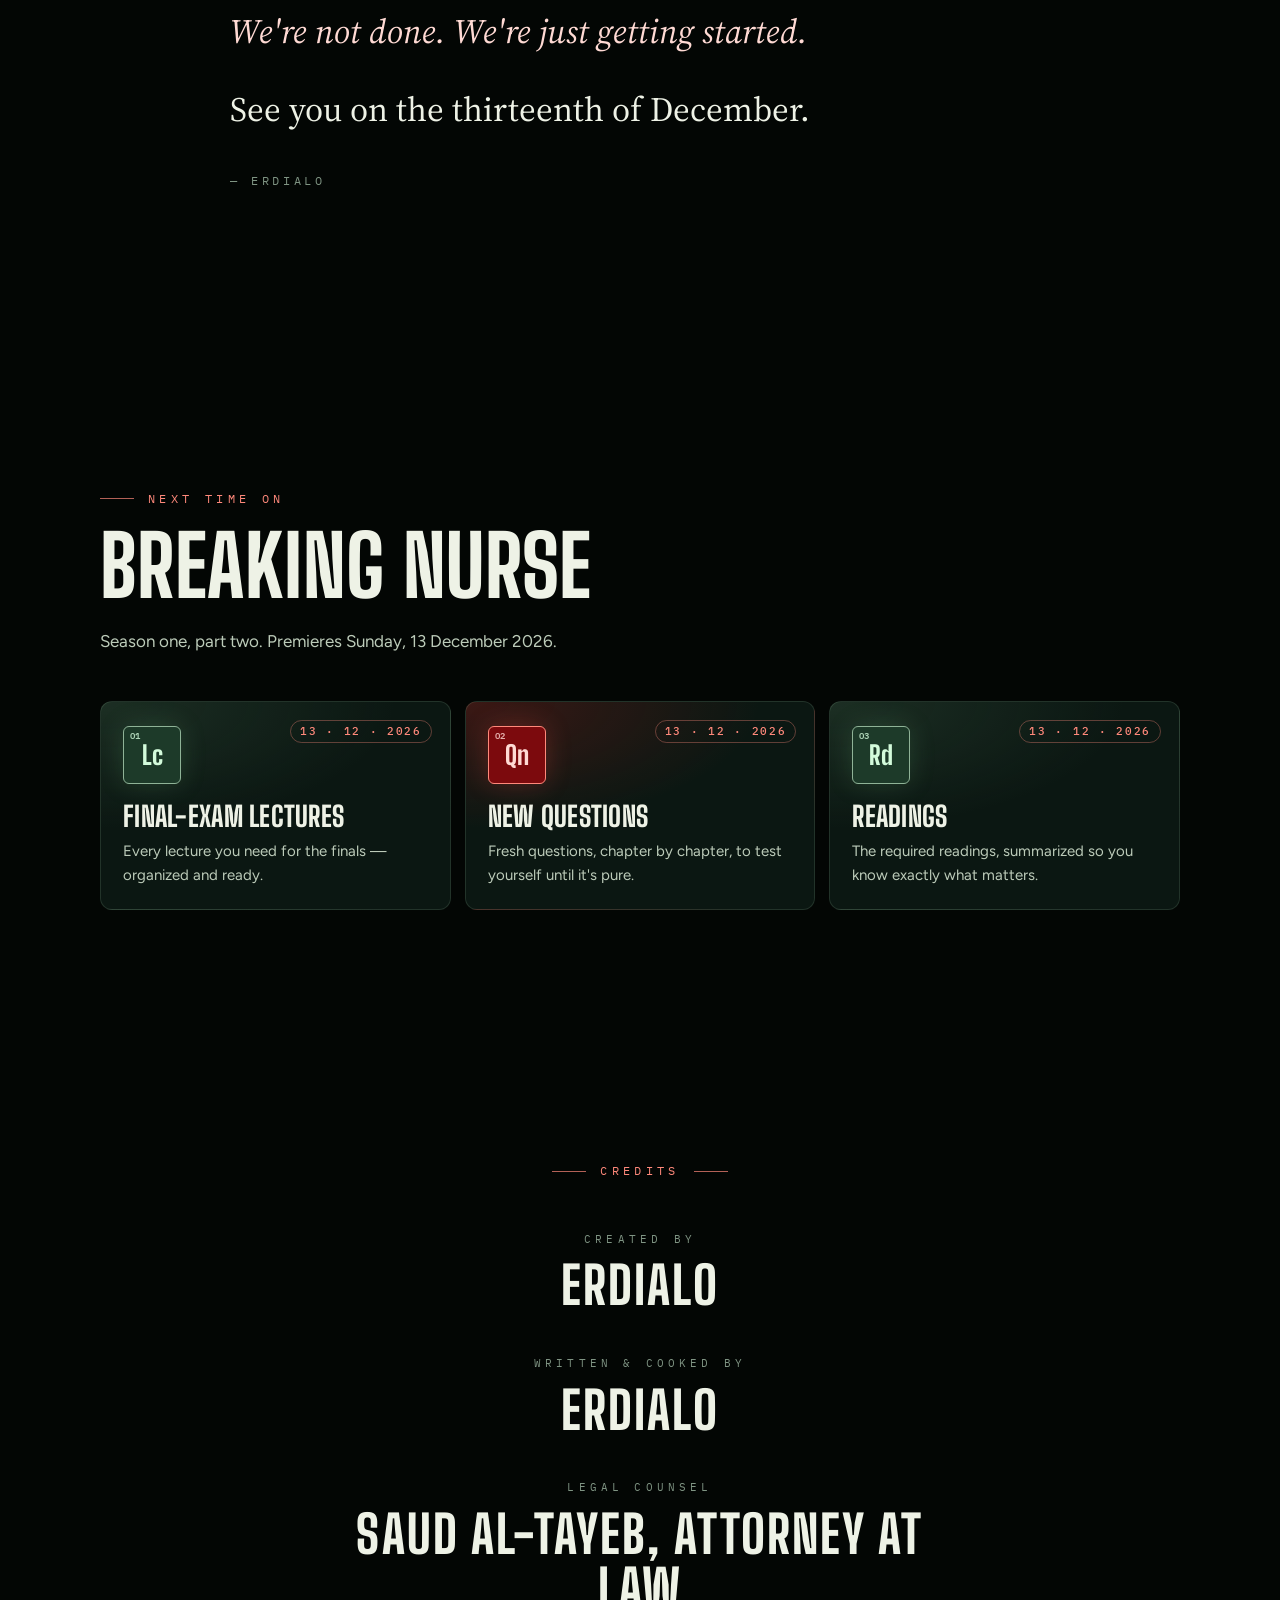
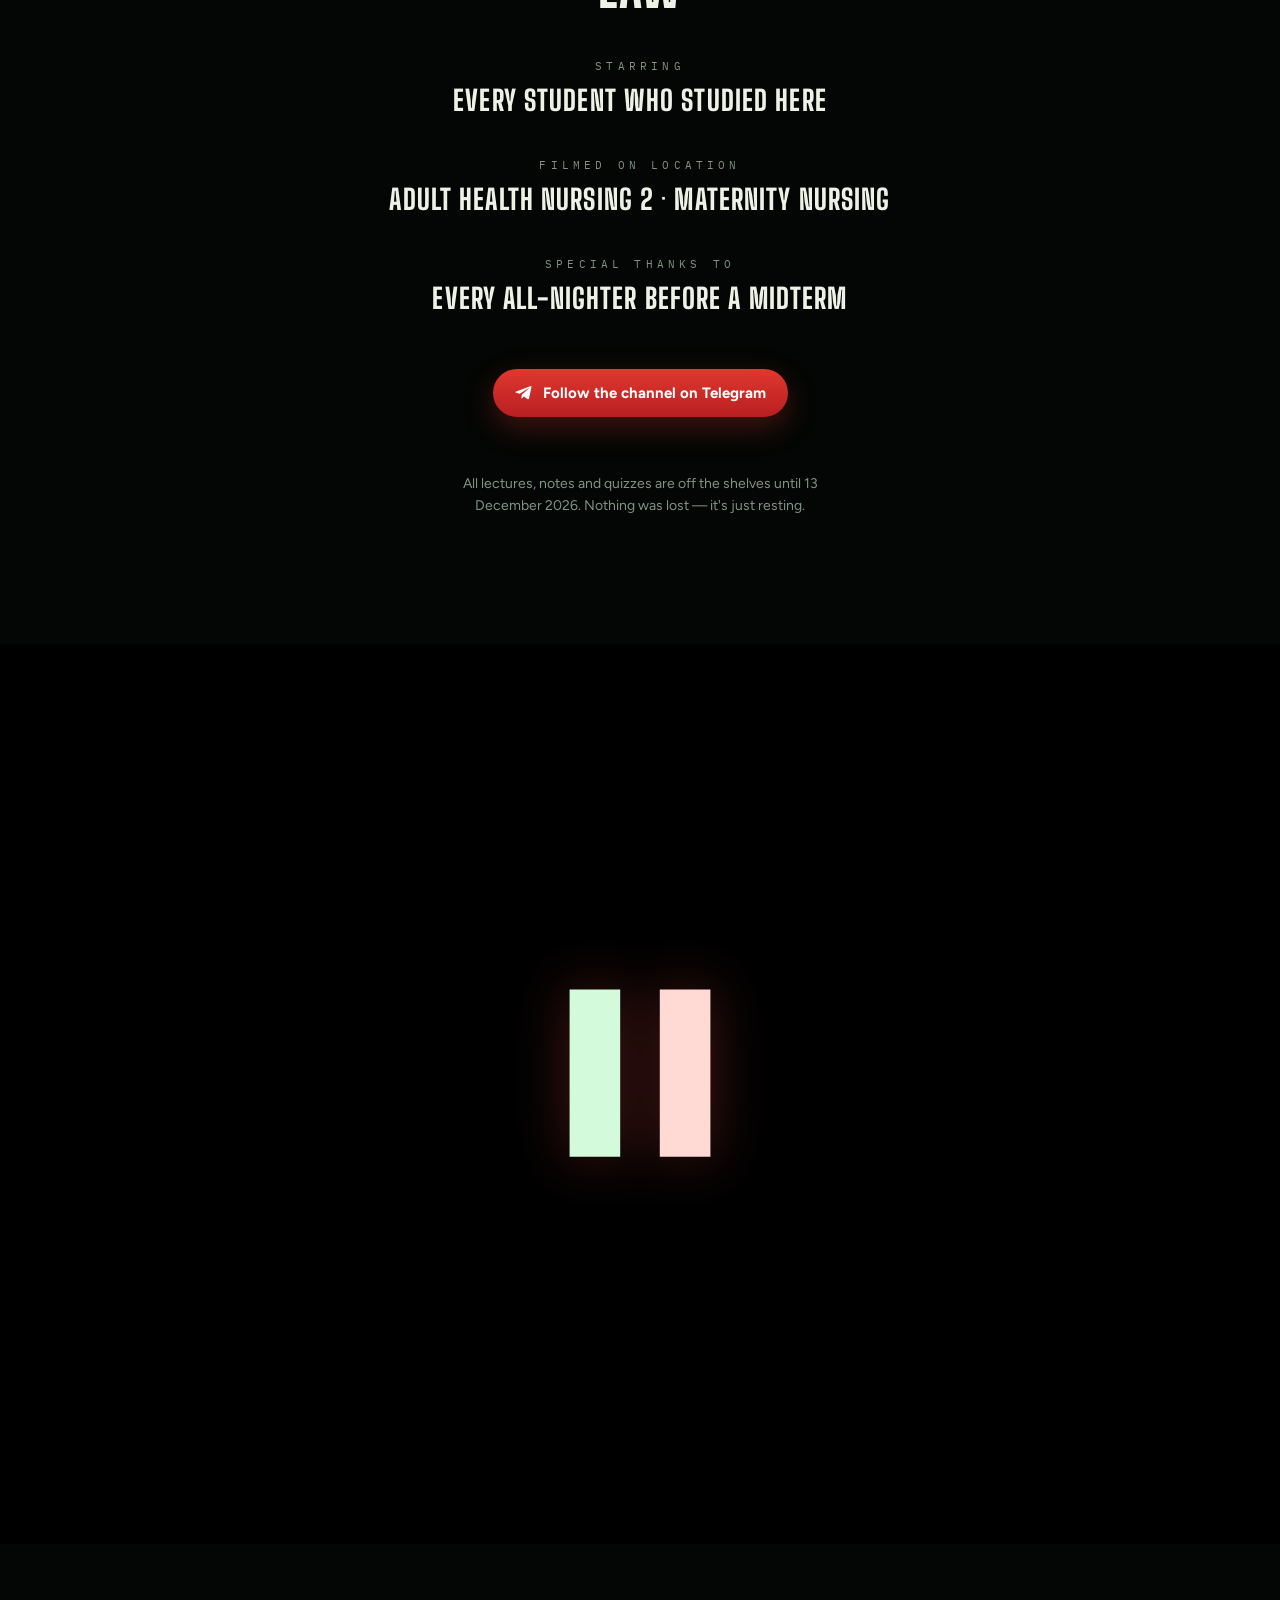
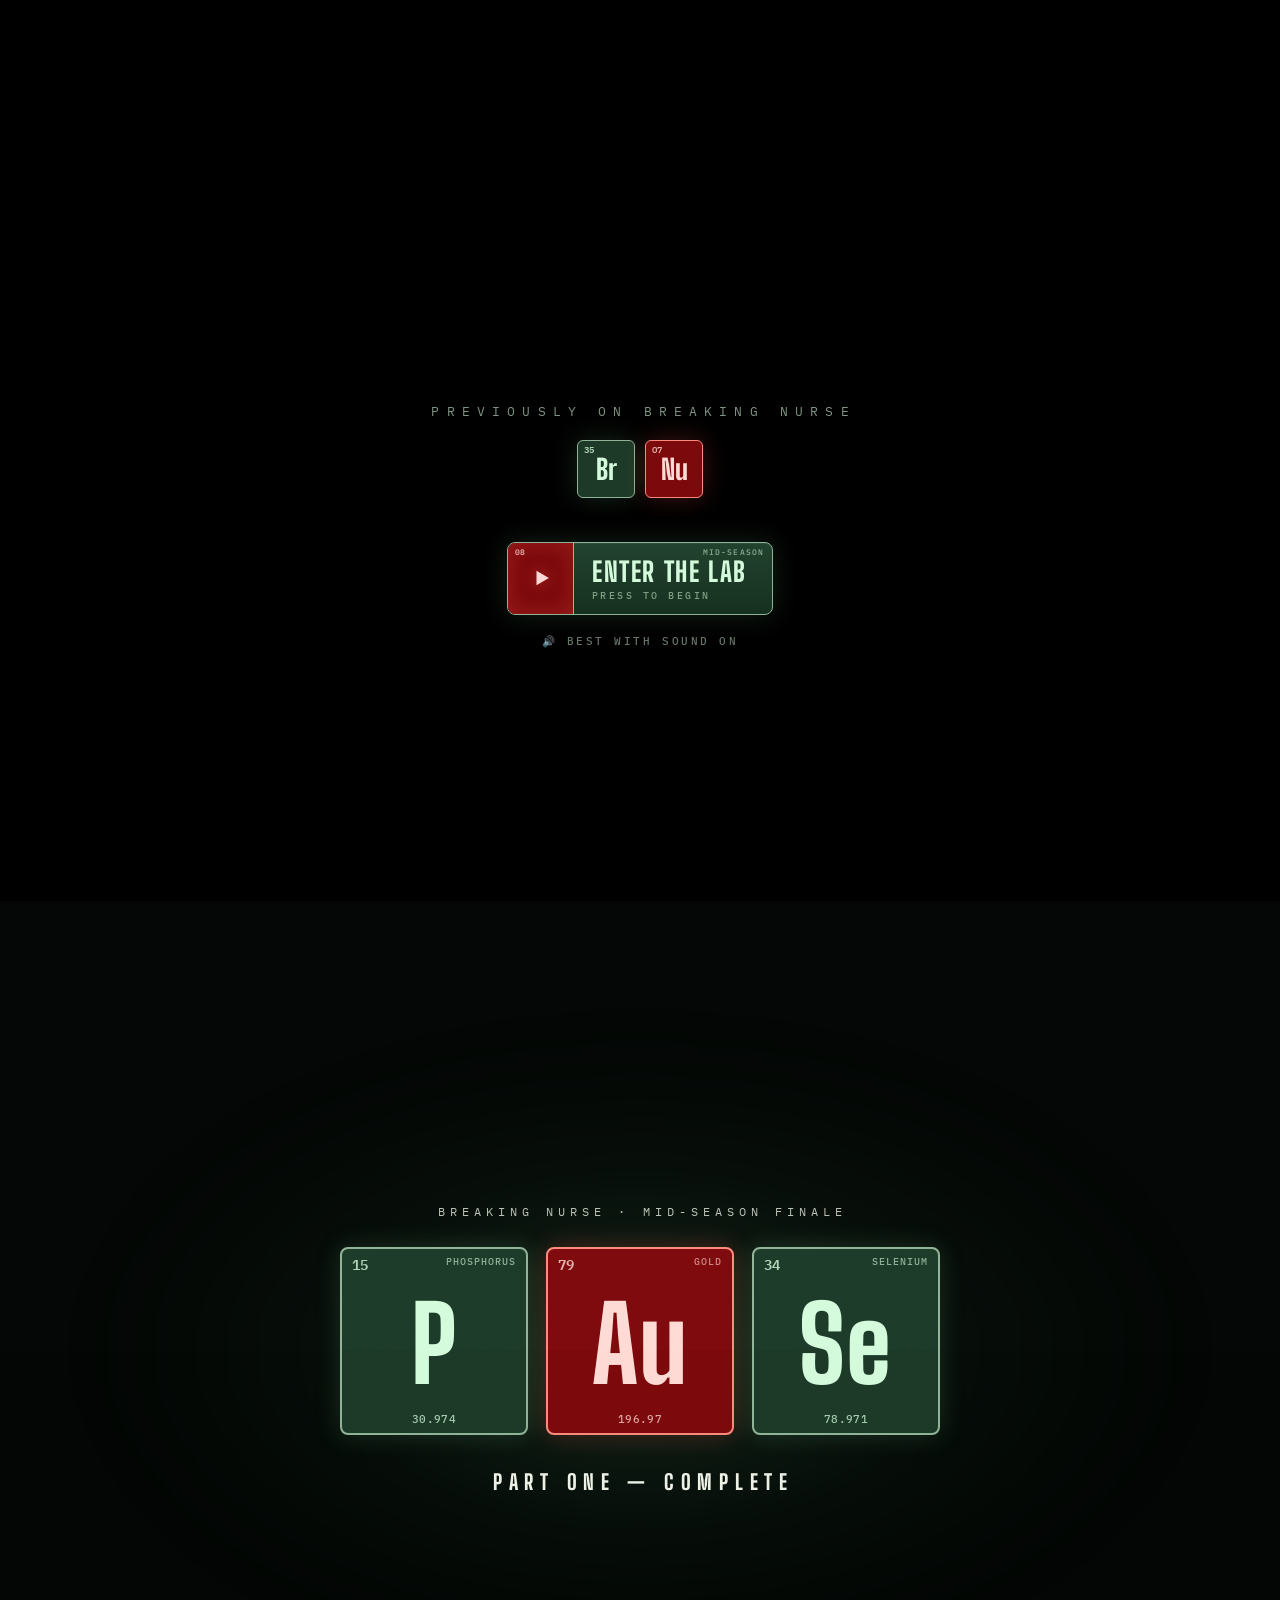
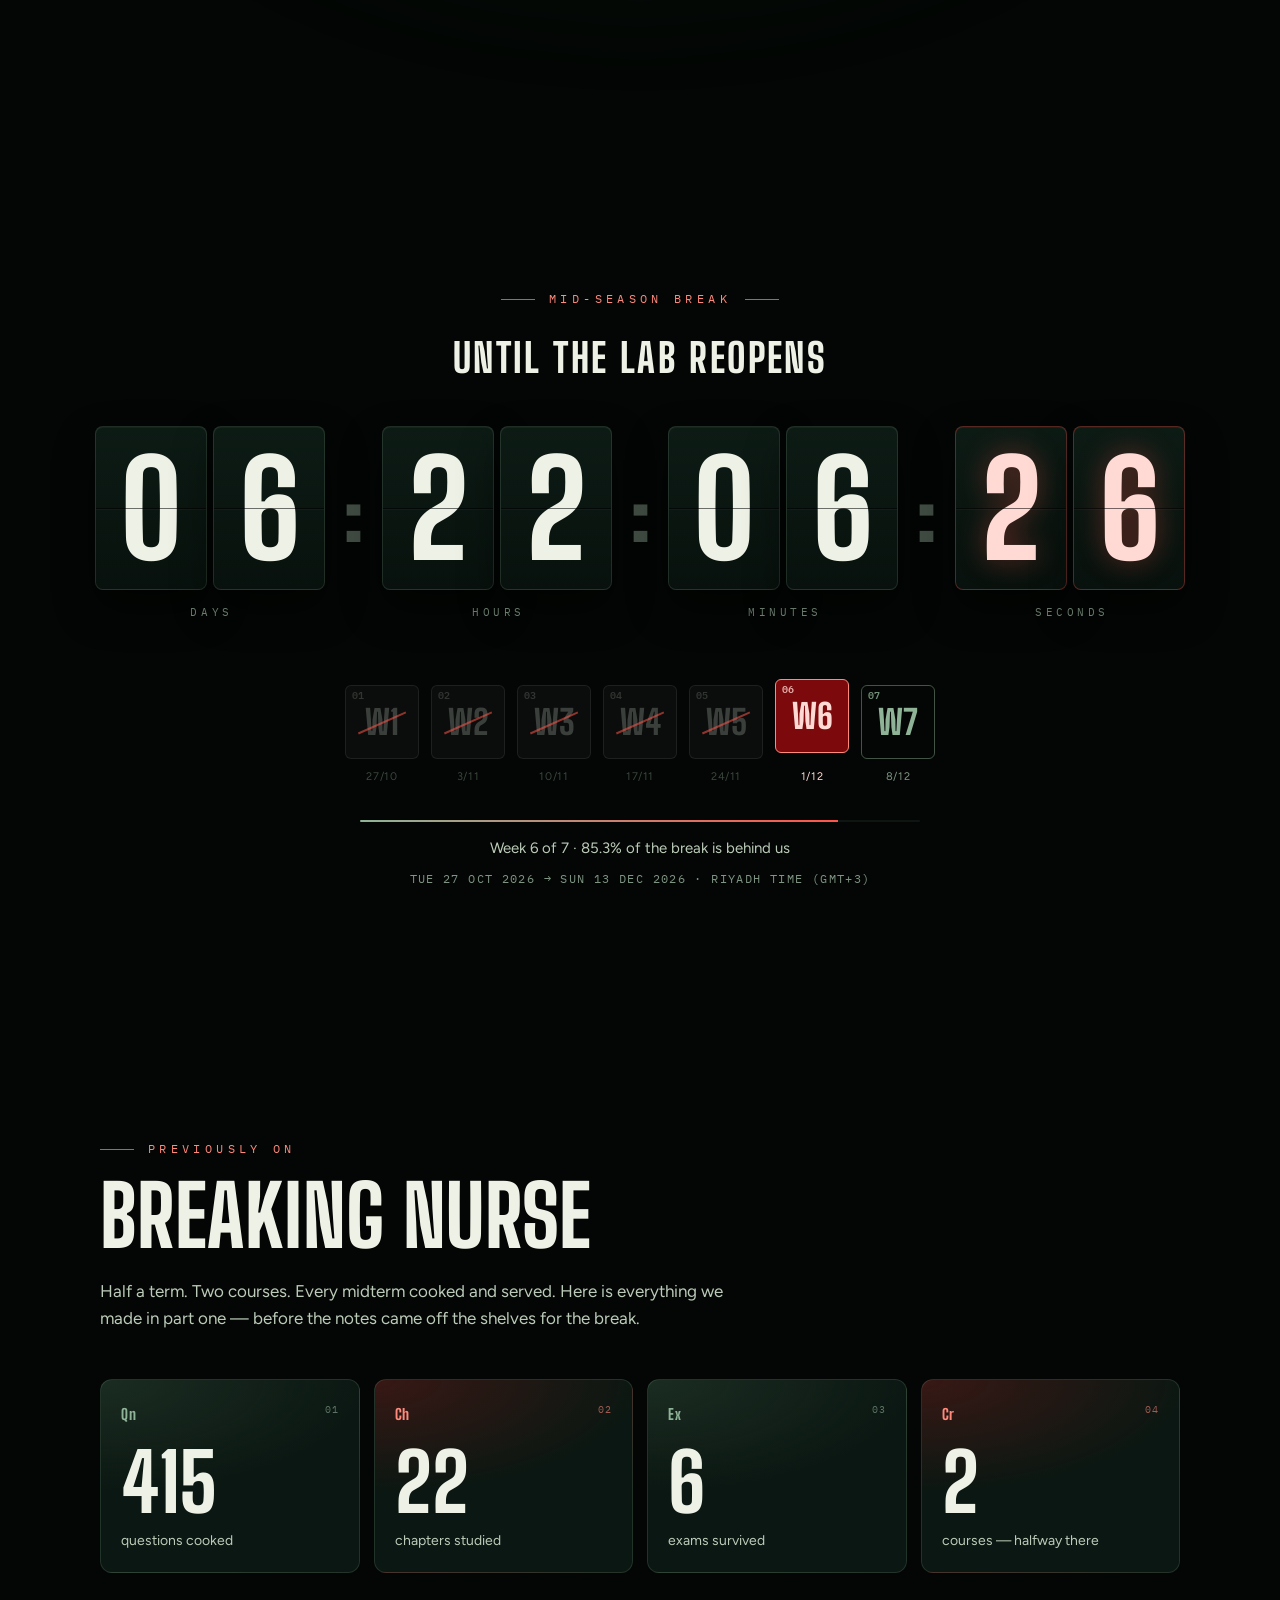
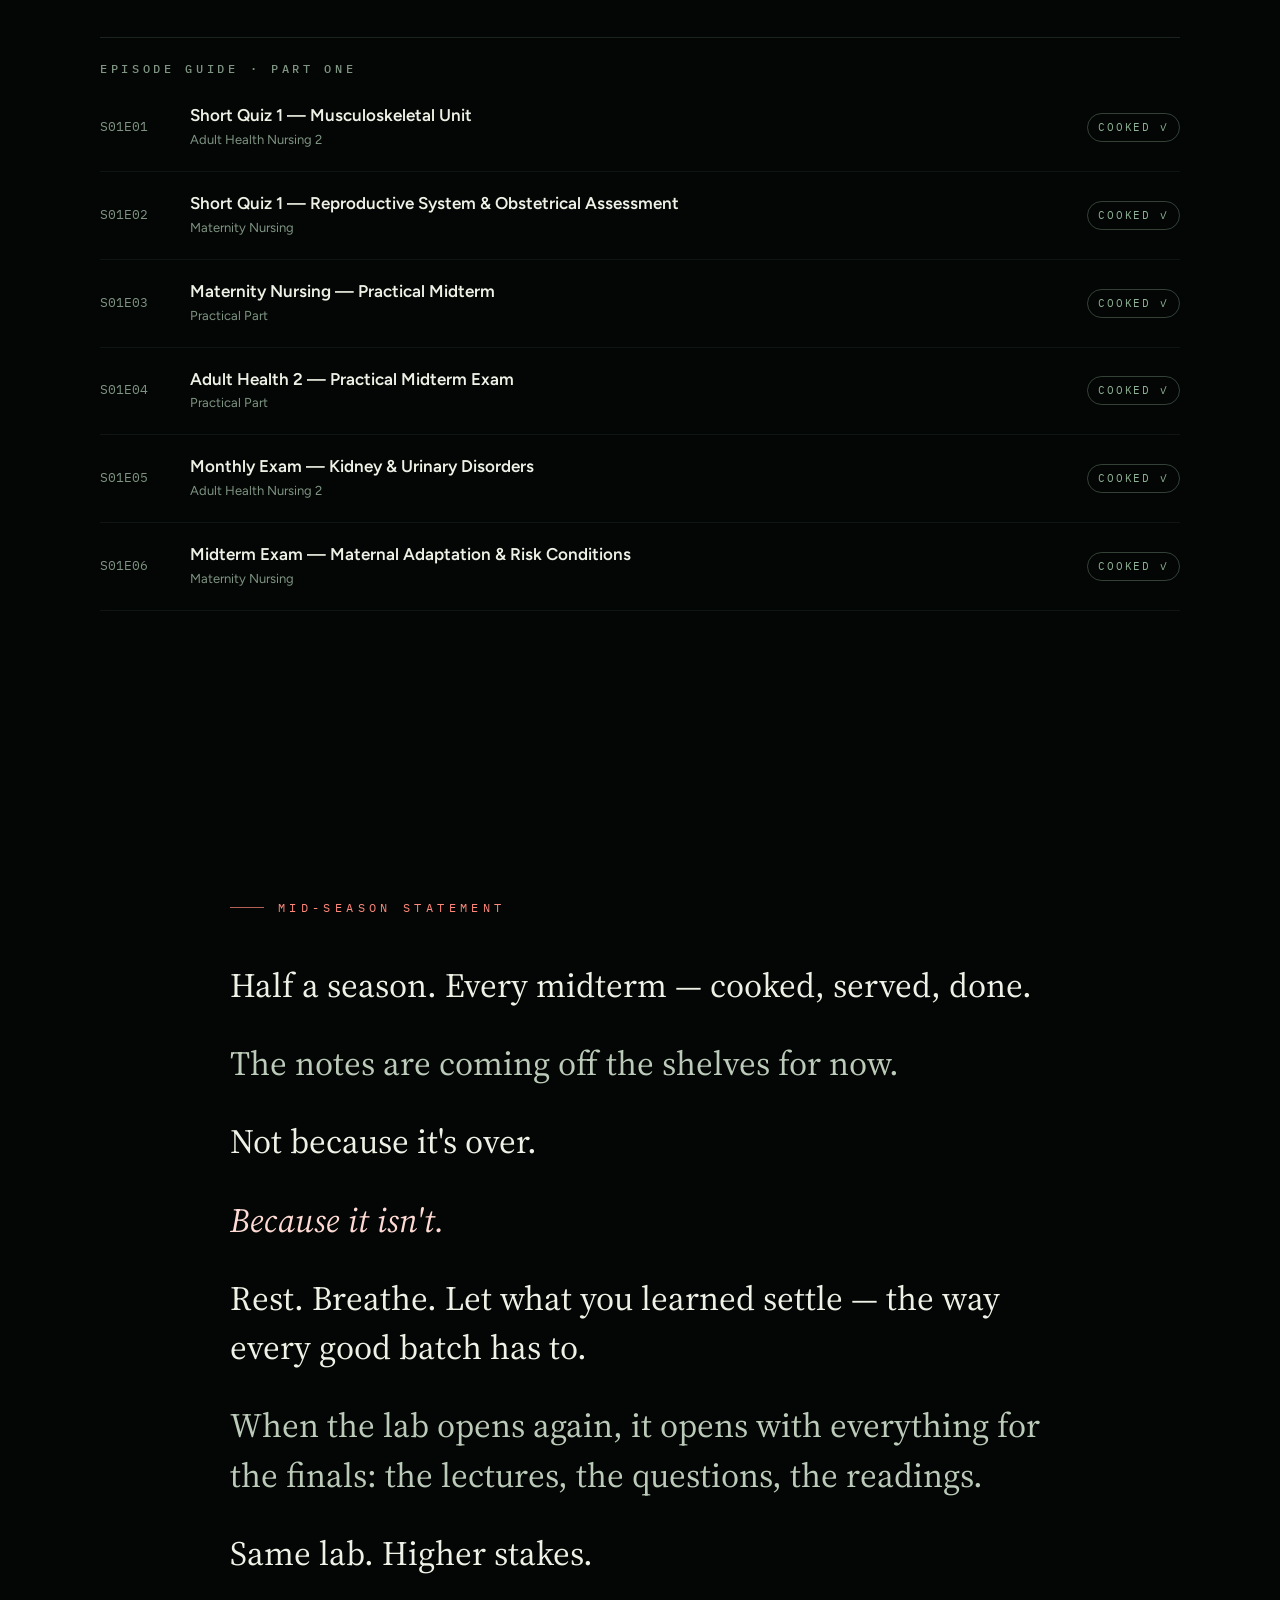
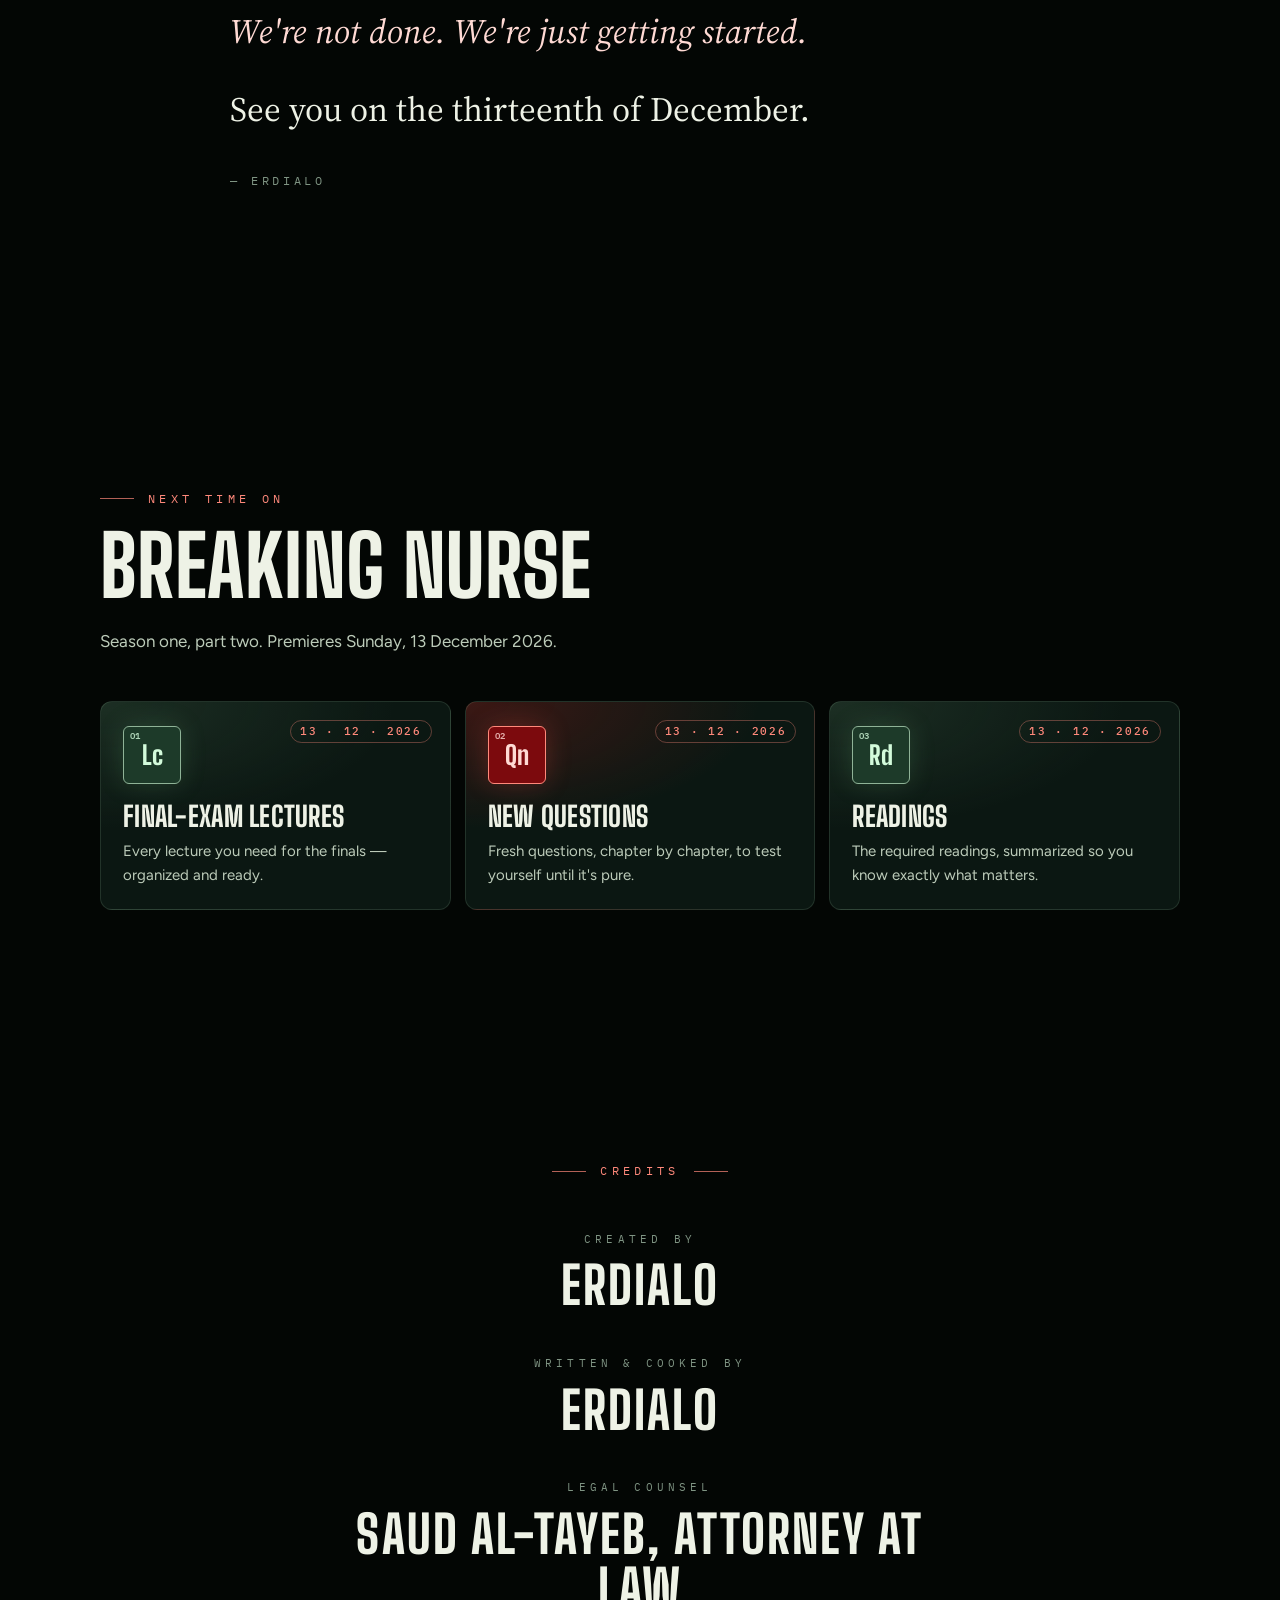
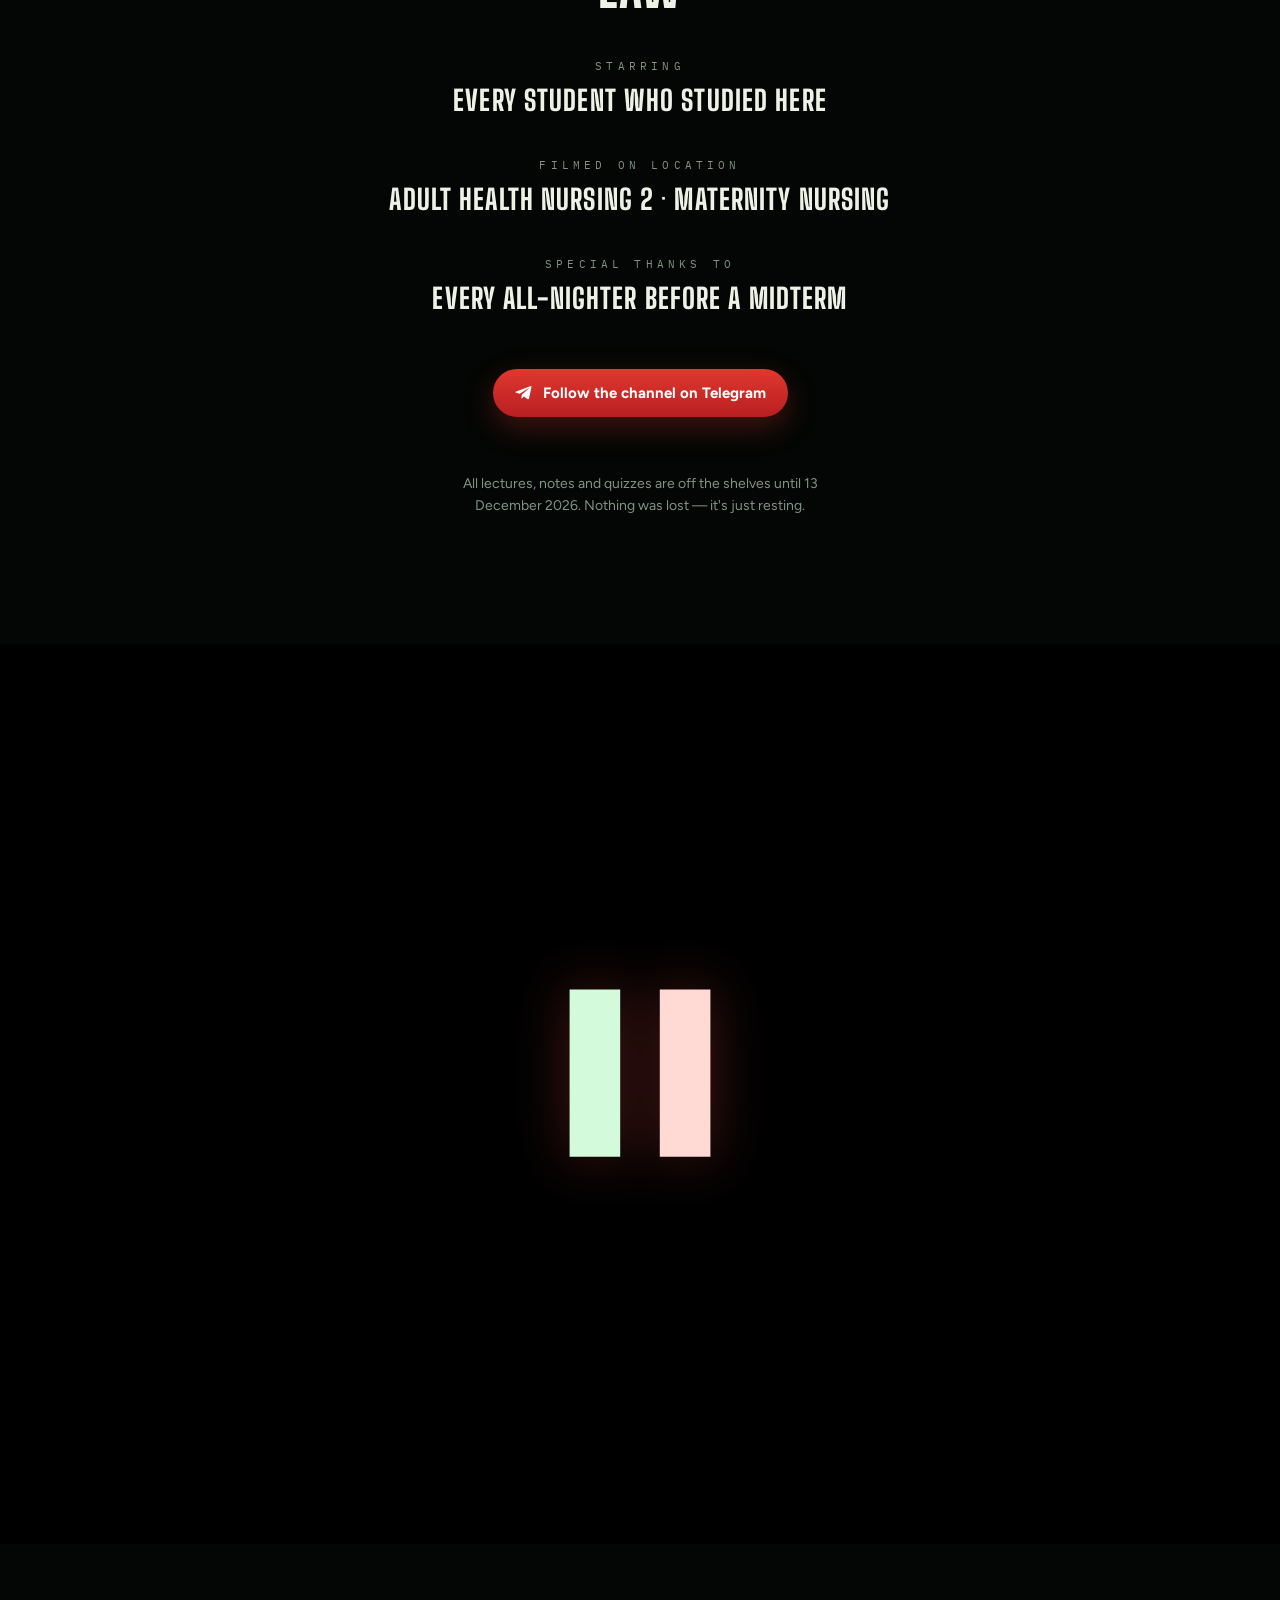
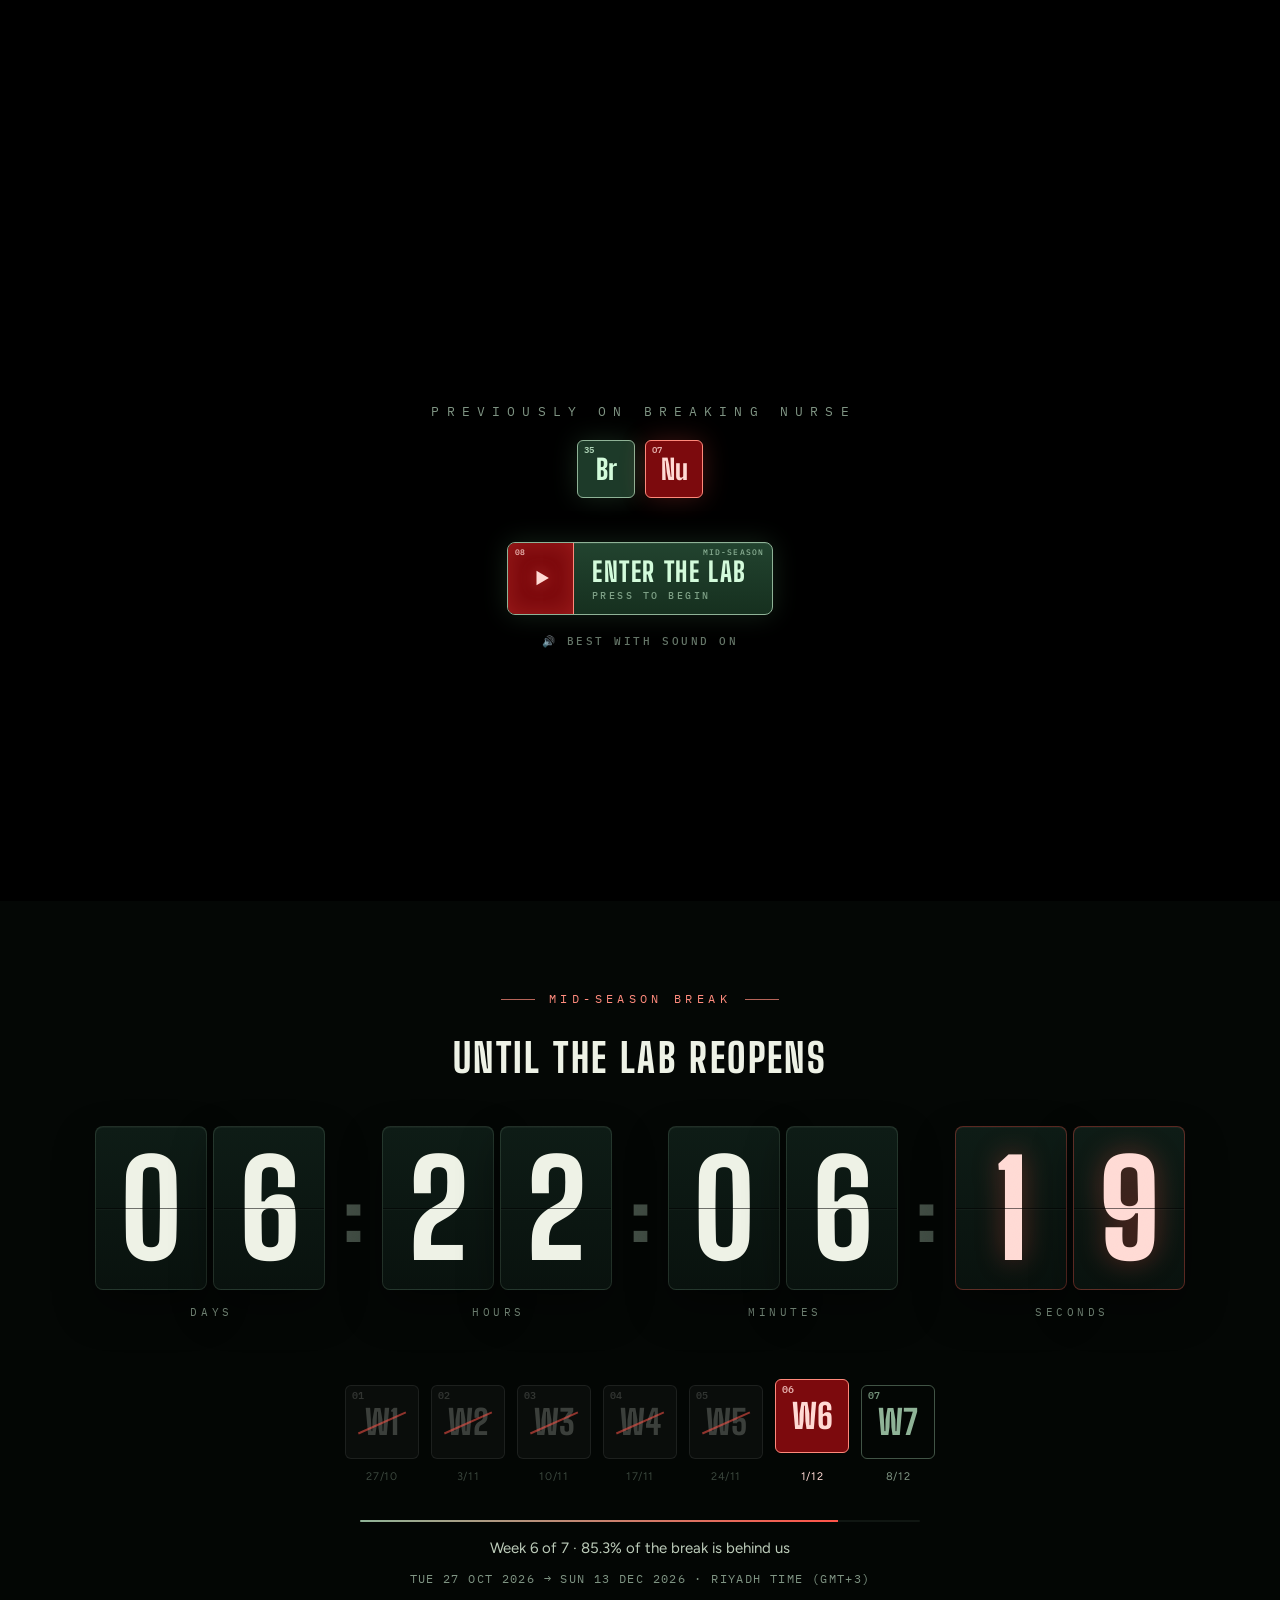
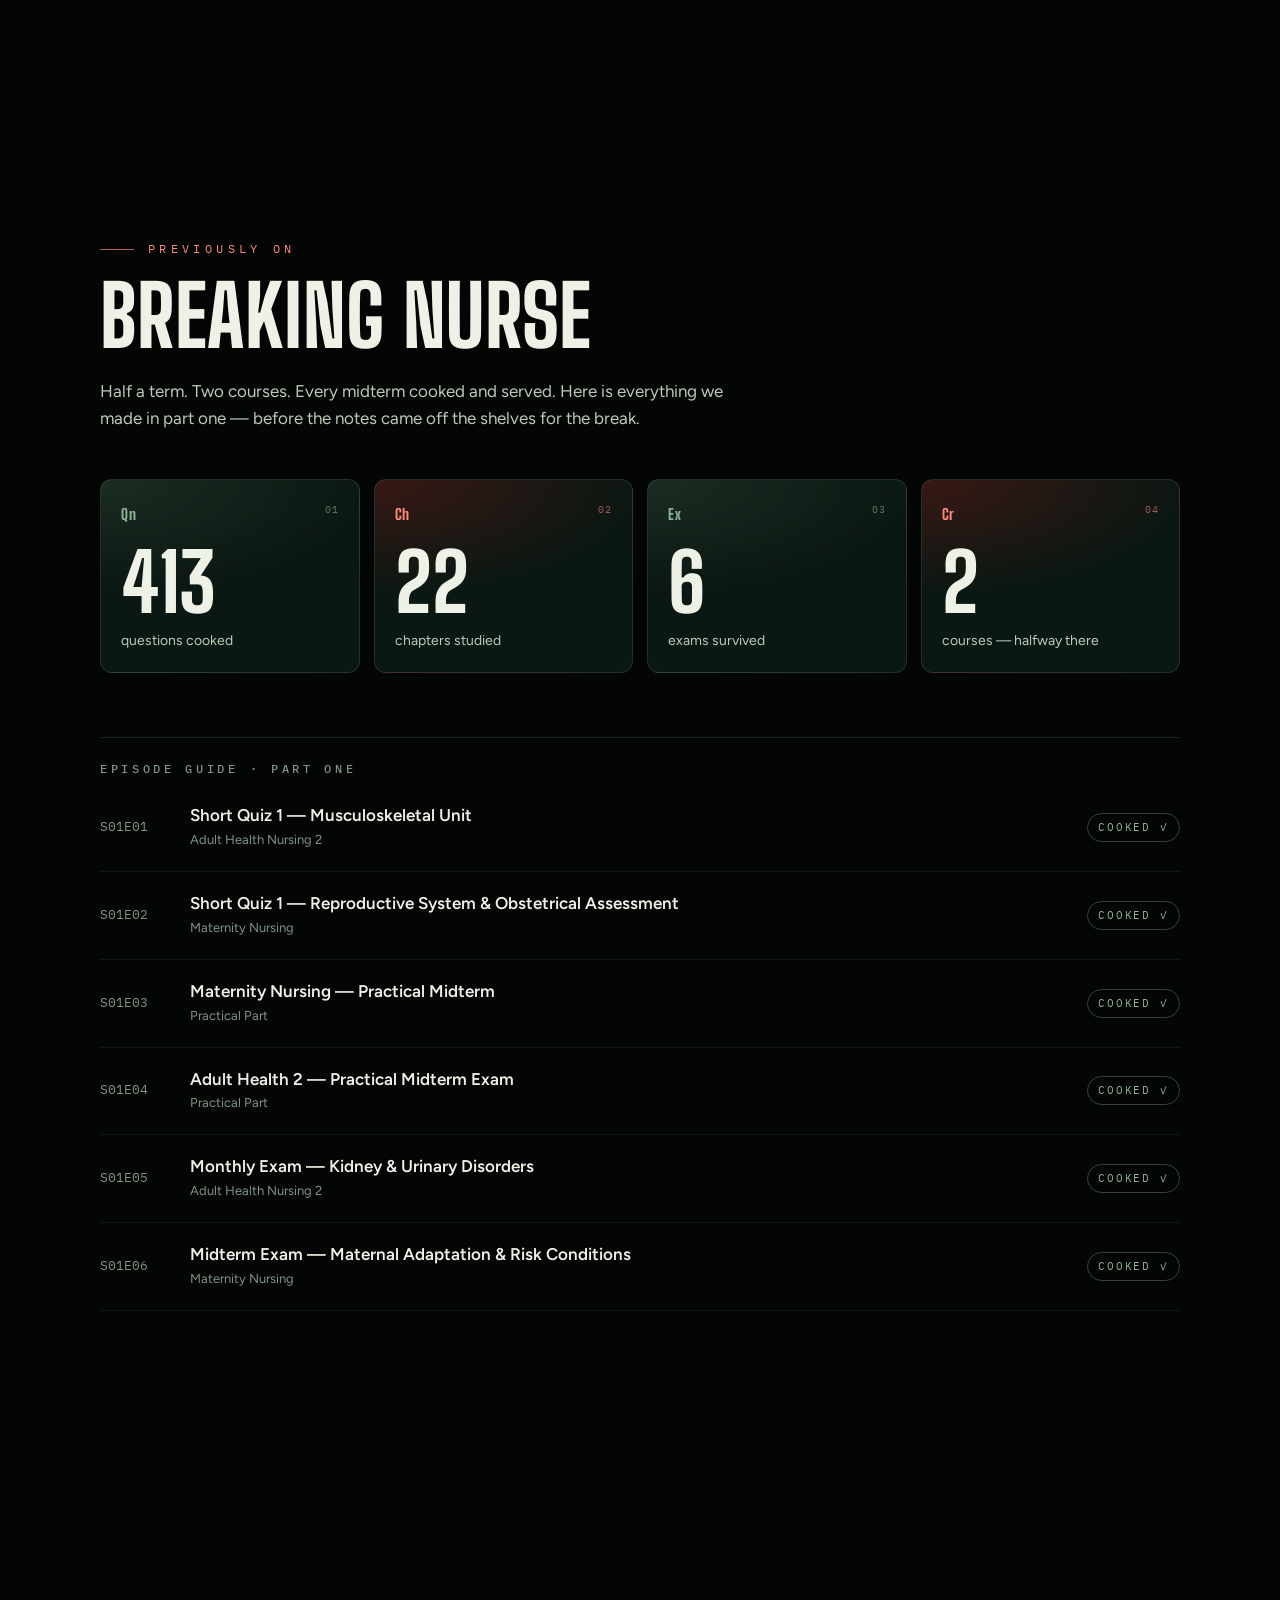
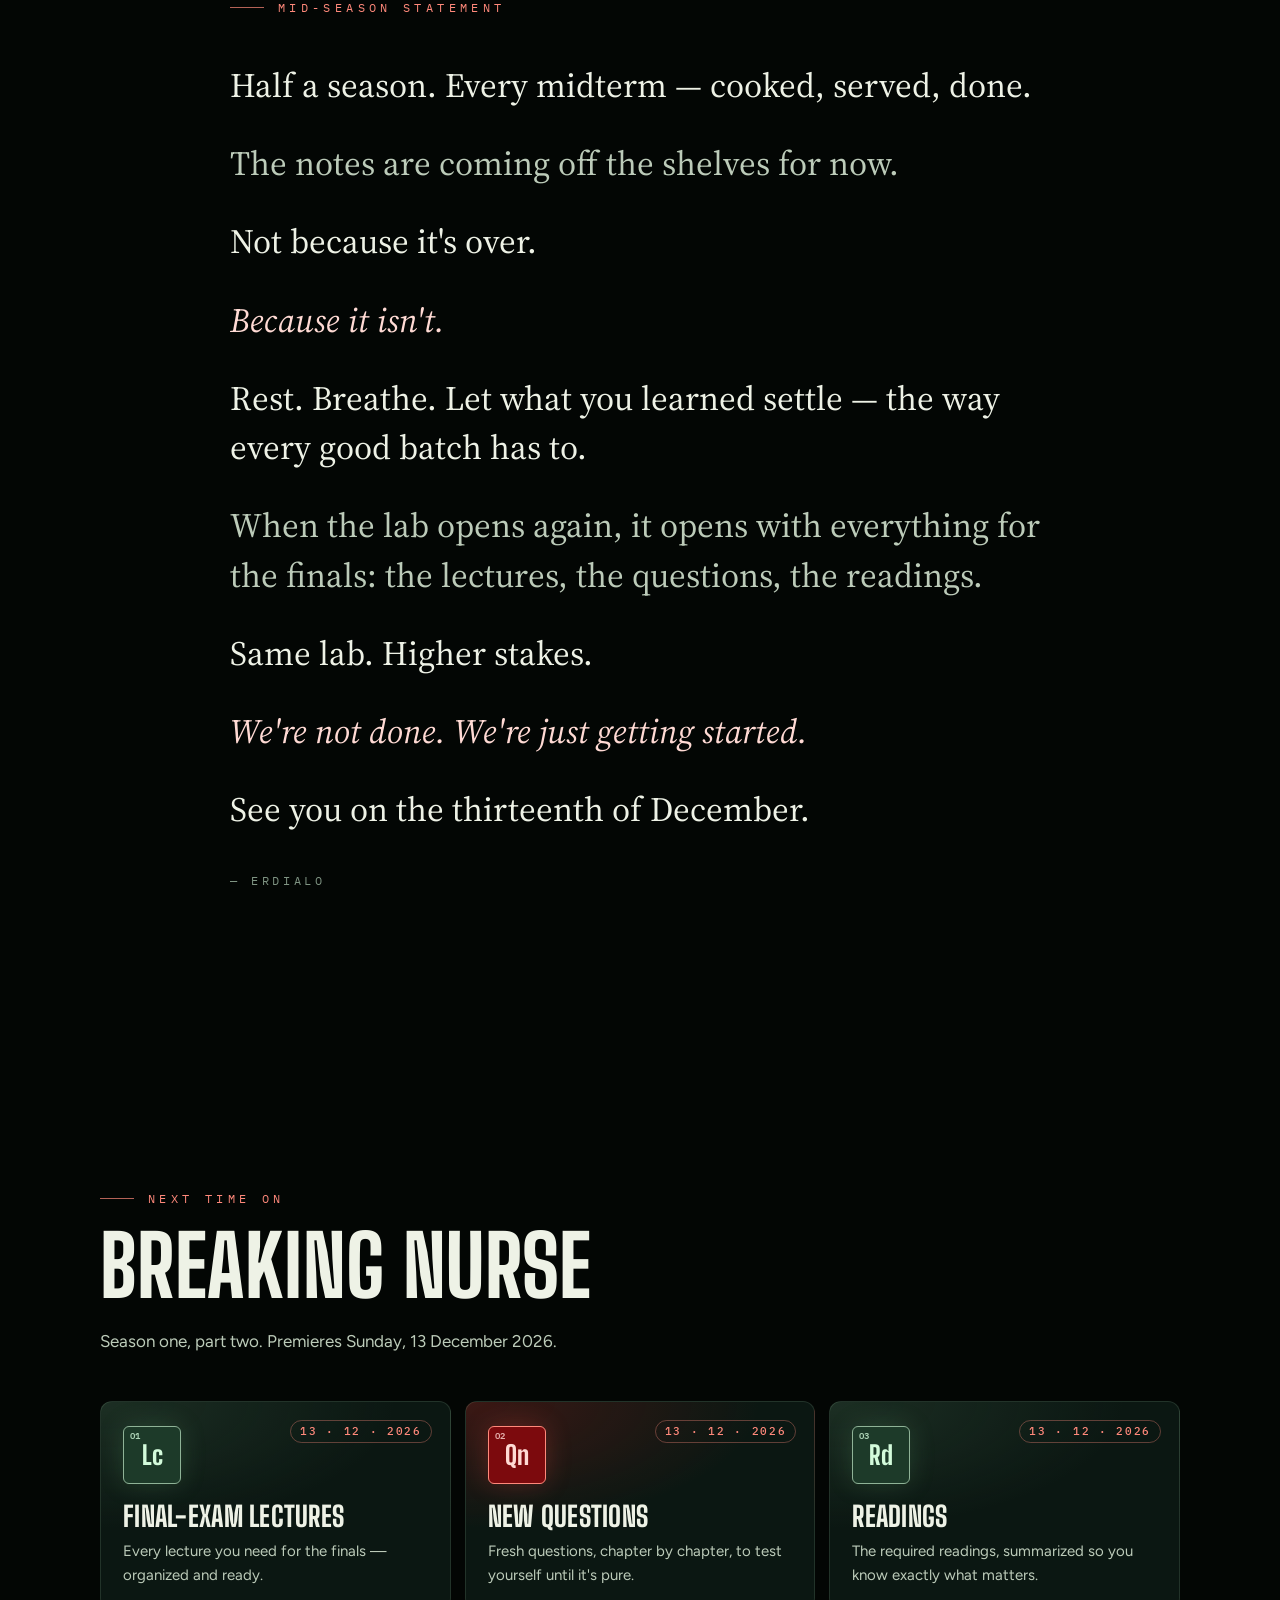
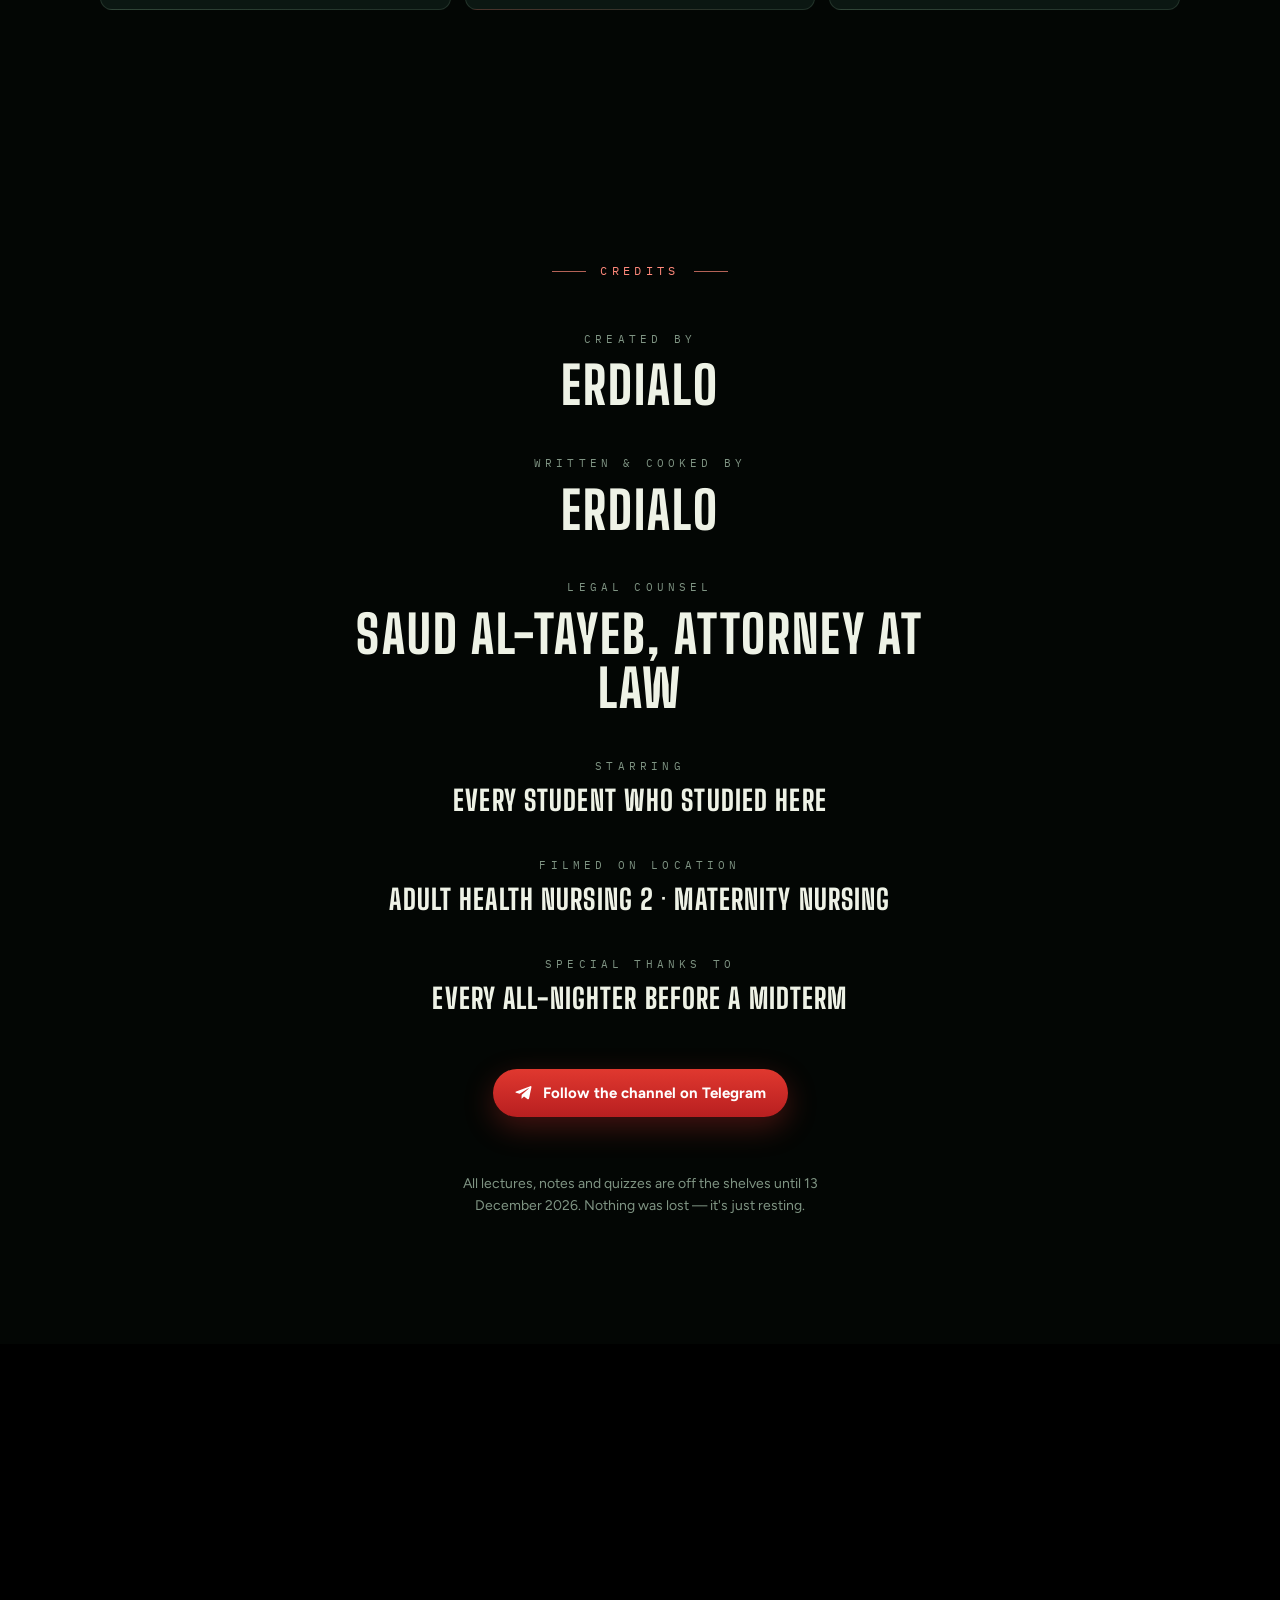
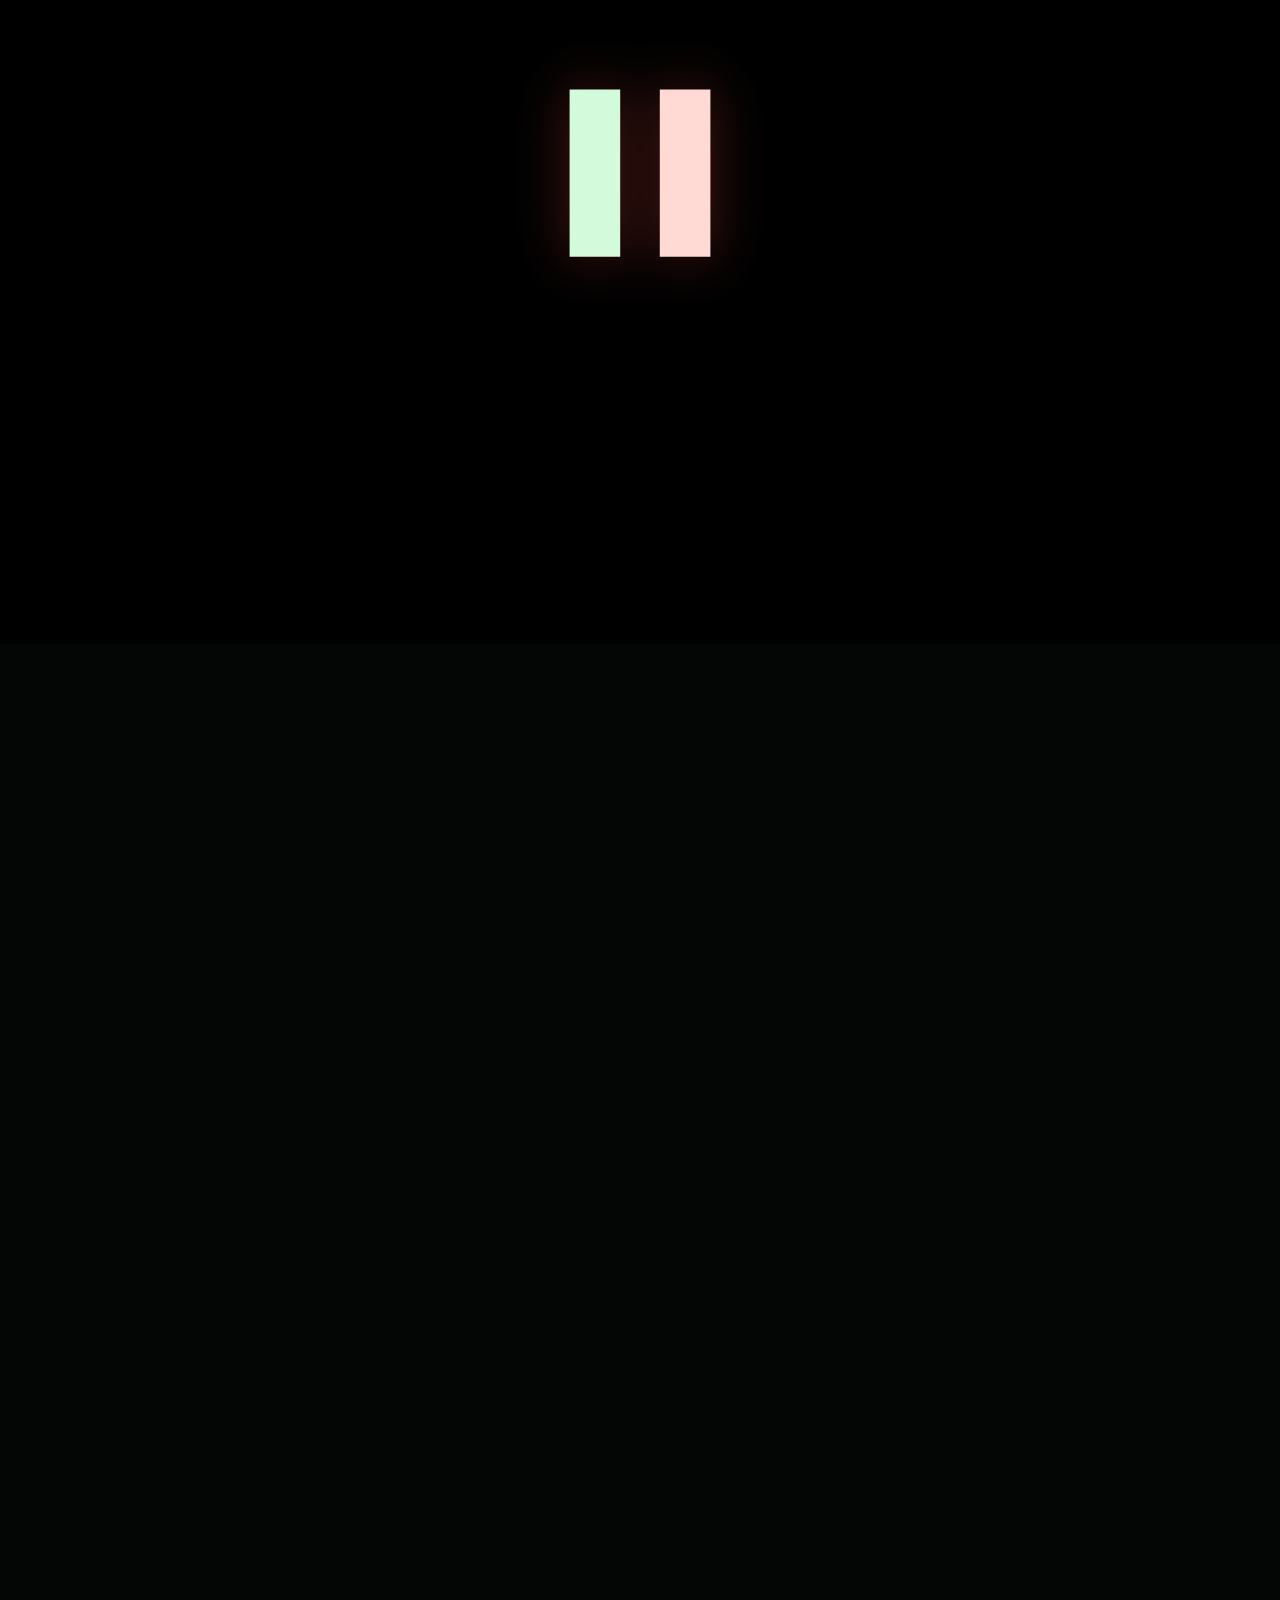
